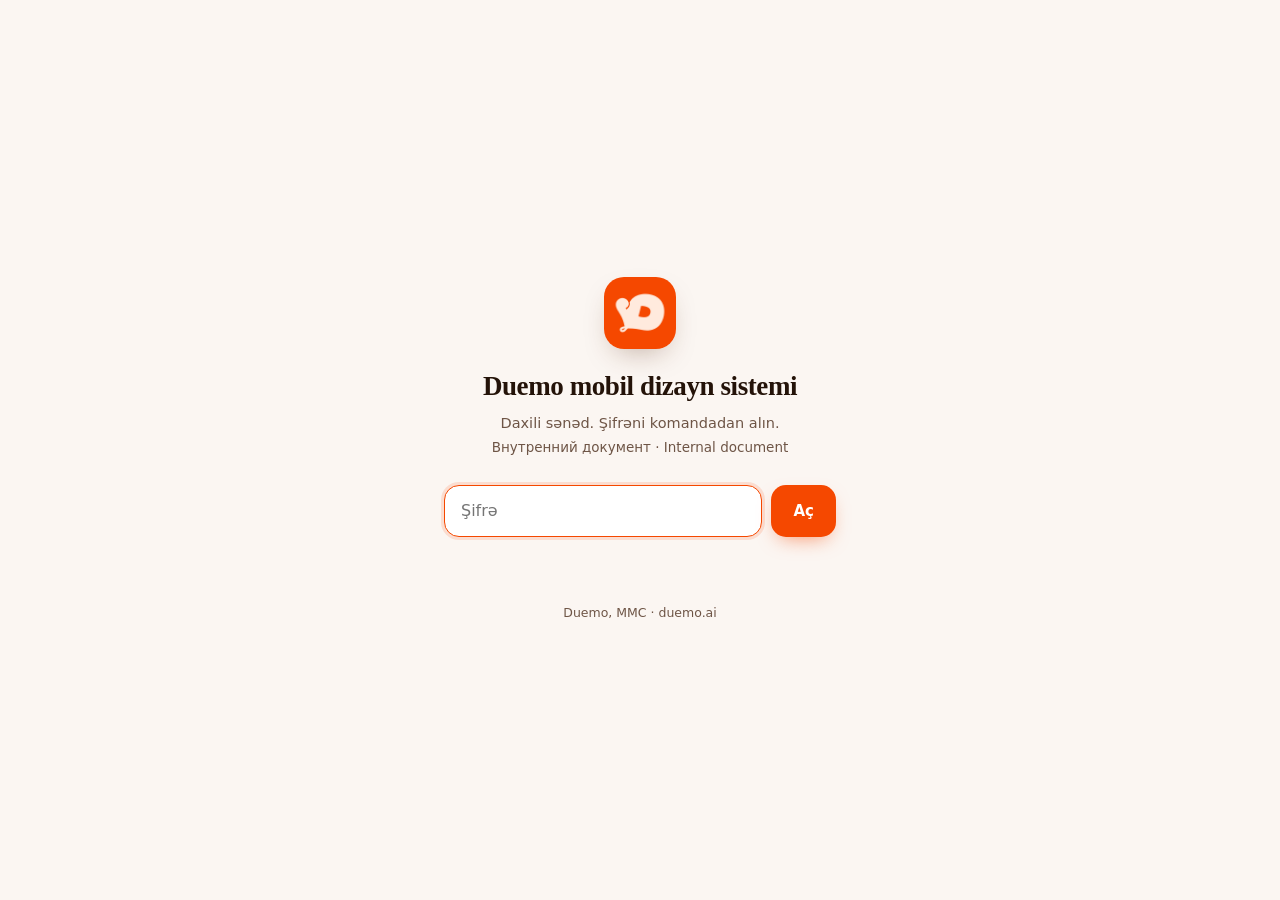
==== design/index.html @ add774e9 "Publish the mobile design system at /design, behind a password Fourteen screens, the card system, co" ====
<!doctype html>
<html lang="az"><head><meta charset="utf-8">
<meta name="viewport" content="width=device-width,initial-scale=1">
<meta name="robots" content="noindex,nofollow">
<title>Duemo — dizayn sistemi</title>
<link rel="icon" href="/icon.svg">
<style>
:root{--or:#F54800;--bg:#FBF6F2;--tx:#241309;--mu:#6E5546;--ln:#E9DAD0}
*{box-sizing:border-box}
html,body{height:100%}
body{margin:0;background:var(--bg);color:var(--tx);
 font:15.5px/1.6 system-ui,-apple-system,"SF Pro Text","Segoe UI",sans-serif;
 -webkit-font-smoothing:antialiased;display:flex;align-items:center;justify-content:center;padding:24px}
.box{width:100%;max-width:392px;text-align:center}
.mark{width:72px;height:72px;border-radius:20px;margin:0 auto 22px;display:block;
 box-shadow:0 12px 30px -12px rgba(90,40,15,.4)}
h1{font-family:"Iowan Old Style",Palatino,Georgia,serif;font-size:27px;line-height:1.15;
 font-weight:600;letter-spacing:-.015em;margin:0 0 10px}
p.sub{color:var(--mu);font-size:14.5px;margin:0 0 26px}
form{display:flex;gap:9px}
input{flex:1;min-width:0;font:inherit;font-size:16px;padding:0 16px;height:52px;border-radius:15px;
 border:1px solid var(--ln);background:#fff;color:var(--tx);outline:none}
input:focus{border-color:var(--or);box-shadow:0 0 0 3px rgba(245,72,0,.14)}
button{font:inherit;font-weight:700;font-size:15px;height:52px;padding:0 22px;border:0;cursor:pointer;
 border-radius:15px;background:var(--or);color:#fff;transition:scale .12s;
 box-shadow:0 8px 20px -8px rgba(245,72,0,.6)}
button:active{scale:.96}
button[disabled]{opacity:.55;cursor:default}
.err{color:#A32118;font-size:14px;margin:16px 0 0;min-height:20px}
footer{margin-top:30px;font-size:12.5px;color:var(--mu)}
</style></head><body>
<div class="box">
  <img class="mark" src="[data-uri]" alt="Duemo">
  <h1>Duemo mobil dizayn sistemi</h1>
  <p class="sub">Daxili sənəd. Şifrəni komandadan alın.<br>
    <span style="font-size:13.5px">Внутренний документ · Internal document</span></p>
  <form id="f" autocomplete="off">
    <input id="p" type="password" placeholder="Şifrə" autocomplete="off" autofocus>
    <button id="b" type="submit">Aç</button>
  </form>
  <p class="err" id="e"></p>
  <footer>Duemo, MMC · duemo.ai</footer>
</div>
<script>
var SALT="rN445tDGMkhkJXpF6LT4XA==", IV="qKafYySrK06eUdET", DATA="nAJq3SvGuQ1ZcjKGBy5bXaoy8riRt4Igg6VAs6UMnRIt5N6+Ubc9zsQ8KlcWmnsvMU6KcWhwsh3NJhxYfr4v47ttRapgh2xLphExEuatnG7LagnRnO24UOO3dJMzSDWvqURNGj0Pu4eSA0/7Ciooqy3Jyutjdtz7I4i5s2UarXh3Z52coU7vMwX/87XDaUPB2SShCZeRtev+biqoAYNWC2NIy7Fti4uAgekmwgmSl0ZwZbi5UncDwGGCU5d0LGcESOdGBaskU6WPybtAZ/Ow11zVhm7u51qSdgPk46yONi5dQlHcFIF5zQr4Rw2IOlSStjorL8ODV6dZji2N0o+L29GaSYIQhBMlbE/vR37w57+wISsJTZW+WtLYmASGK+4cAsumO2UYdX9aH0BI9PM+7TdGwOjY91BhPI1+c381Y+gIt9McapB1ZOXFdXu8Bs65Ge3N+YmMYJnAwGaYinwVf54cRqtJuCHB48L2U/sBDLmRiVd2Wg0mX3tx26AvZN/yKVx7p34hH0tBQgxTQfMsg8l9fkTEejMzKaRH3e+mcchoJ8E2OSRZiMcSvc6F5kaXgf/Ff4xELKG89g6G8MdPzxmULcBiKzXmAWK/GzIGjsKQ2nMNygWCpJknqN2+3dYFVtHaRTJN2T9h7kzRzgYB0gQfVqUuGYZDrmeJ5Rs/peoaV+llKPIC+MSMN/IgVCSHAMWfM4wyQQxT014gsv0CvUL/fh94P3WjkJyCGWghg5wMyb0we5IoMCtfRUVdNxnrPtnYPuZ+C+gUP8h05AMFJ+APunDJclDuBxAYivlLRuC0xdHGNsUjz9GHW/oS6WAbWhpoBtknc9gFqiyZrEDRc9x6p3sjGeeiCb1QsD9R0IHIl6IrNpdyVum/krJ43a8xHqhChTwXQxZMBFaUuF5Dz5oag/JVxZKS/bWJYg+DLiWceBI9MjDuPywuhsG69mJt4q/keFP2fL32V0FU1wSwUAODt7OglVnE1uXERy2l5miXAmZzvP5x/9KCWxkGx0TH1t7+lJzcIS8PctKMNv2Wl/OHWjFBFRtDjMudzAY4Fs2ZIILOTWnOxLvZYe9mYlZoN6FEZvdgBxqQa5mQJTfuoHVNJ7zfXaQSR5OVlRPFq5qIQK4+6DVIsyLRumuM4LiQGX0kQ78ICxh3D0fuqH4mV9mQD7msIUVkmBAUPX5cpie1pfdru/jERBNLsNLz/[base64]/NFXn2lBtTiho0mF0L388N78VAEnGjQKDLPEhzxg7cw/w0lu5mfTZT4KYYqm+lpZXMtmU9EEypyCAe+jXx0ihsHMsFnAGDRNGQJ9Xc0axW4XT+N/5wH6gq6LHP/g7w5g9b23EGOI8vf2CmxyQMPc2mCvq8Tq3iHfrgSkEEwfsase0NE/PeUssn+GGg3p/p8QeW4ogTiJg1CNg/NBoBNlDqkD7vbkJ6MByBI6yjcZXi4Jnisvwmecuxg+gWMZFBOB7tmNbTIXkV/XCFKmDPaiwD647oFYmjMkZ8h/azyks9W5gzZQA7USaNL99gR1ur0Zl5XfYrx2t7qxsEJr8VZI2FMInMoJwHhiSwcdWpPtaTpw94dpfbVXoiQFjtzh5NLjNU5aP/zLDTe9+Mb90ZrJ18ljc6+STOf9tO/6cK0bAo0gfaRwcSbB5E3c4H+FoXurKa53q9ooGDmuufw1UKwz5r4FOBneXKT70O4q3DlfBk0lx+DdOSXOmXYjirMxll4NznghV+mO8rRuQ01kmNoFu/4bpsZ+obMMeYS5AAw+Etf/cZfFLfbY8U9OoyoKjDetQj4T8QfZr/44IxsWS5Ef1Fz3zCsrsGYYhkOko6Or+UEb7hghPRhJJ7QjsTURNCq/LNy0mooOETsUJRXYhP0YAkY9LZWg23aZGLtOx7rUNB1o1IrNFzHPFYkZnU1wBQI41twyDdIUAURGqQ2h21KmQMdlF+eEwcfTkP2pX3XJ2wbHlYRCwXd5wheNVHdHmaykZDKhC58L0qhThc78eqNbiCXYosBJc6HIjS0Lca1bW4qxm7FhmBTBkHo1I8cLNhmgqx+Cp/MLFOyHjaCYhAoL+Bj5hNc8if3tTT1hbYMhdm0QhcB5WIlE/yRpMLGWyGrb5UC1RpJCpy2NH4E3Rlamk/SzcuXwPcwAG6etAUmC2v+o5us8KD43OoC+CezjQ2gTXHcDRBo55EbNfsAvkDeaaonzqC8faio4y4coODVDE7hcESp3u+zGzKKvwZbC6IdfGcc6hZAgm2TkRklGSsjRwP/PyR2ZhB6qGuzJ1PjVC+Y+2PmfKxsfYC2jZxvL6/MbM7YeqcYQcUqgJRUi+jjkM2hyLuHUZSYcq45Hk5aZfTJJGjJssJgD41fggGzGwQx2SAy0uIkDLgjgNPkrZvQraGfcNnrvbZk6HXIW3zeZya0X4JVM0HX3qN/hmLmWQIkl01xjxqlXu+2SLKD8pikHK8T3kQisVRcYSDeVyIXbWRKQbG+j66wKHJxTA5+OnxuxRHuKszGaJVTF/epexWUHDPq6HdhTmOyu9FiPmPkNQ9qL/XjYqy/G8L0l2u8jEvSMjswxvuMF+KoEYDEHk7A+3RQKCogZxHJGDWEBPpuqgLtNagNeR73vL9o9fbvev6ooeZ7ryHNXxPZahxN1v2w9bPrG03/036A+2Ln+x40beCh18U1WtU7Cg5DjUB7TLu7DPHSzeadpbNjv/SVl7UD+hzzVtaDXn8uXmDltMyN0tWwkxzCrT94z23EpPBiB5oVusfYqmacW2uhYoI+eDqozdO0djxJC7VJI5VaTwRsbyeWAxbuIK+4pEV5c1ZoxpROQ4PPm53BhWYhkOEEXX7QX2U3MEZfgZmIgLZHrwLsQhnrJeVnAqhys6nfr+xaptvu55XaG/p8RCRcEdBO/XCZhcARz3XVuSlxtVuWtrP6oqoYrO1u07vTLbdwrcnGvikYiLc4PjtbXnyYGM7LoquOjt7bBHHVSkgOM5SZ2yC/onmYqhAzGzppgavDCmy64e12TWxl0RR7Nk9Q2HshXqkILvMQyGvBnyOH+3T9S2gCM0xYI1i+ulX+KXd8ARMXaj28upL0Y2S2qcqHBBDlA6IKDlYe85GX1f0BMwfaoPQxqWvXs8ZswQnhLV7ZlJPSePlDXG9WFBp6D/ReTC5mz8hvlBnlBGsq2DNXz1MkC1DviL1cv2qo0u7cTxCic68fWU+IRBgtSciZZFvU62S4gHE8xlHMyvHvzKx+4CiGa3ykHWQ6ts14qNEqdmjiforOJfYea7GtTKX4TXRlx1104pUqiwA0w/Ay0rcHMcwjVmpZSEl17Ox97Pn5JnoFUnInFI4g98/XpDOdAkHpTieaRRxC8DTYkZzDC4GGQuxYFGt+26cvf8xL4k+tBYczsdWhMUYLgmtZla1fa0WTHQvOTCBN1FKSrng9djxtwRQmkCB/ZruRv/DavByJQcgsEgMCpLbIzL3L1C6WEMpl+Mj5iKFzSOvPaoMuFIRRVLfoAcflXCRBllcU6hf626v4cYksTDTcNvG7XTdZmjWetJZhiv38GKXlZppl8AfRxt2+7POOMg4TnGbTAq7BEHNc6KZhR9/H1vHDFJTZRyULwhFb3ZAkUlS2M2t16+ks5N0KSbJwDbu4mqwUlhD/NzBLSaXQZro4RbE8/ibM+rl24alZGsr9QTQME9H5hhr+BmCOZ2xWLycmfdMq3o8mHDtwStIjL/poV15+Ypay6vXSt5OhCsToinaa8wjPyplpmb5rTlzDN0n7fV1cP4ecAv42x+xUulthGfVV5m662MJW8EROHEkbXRtxrzsjHckbVCszapA6p0sPUfZIK0QszGW4BCwDnaFg4DLS/ptDJnUfxObs3hCfuYRO9HKC1uw4hnhEhs2pjzFG7o2kjXA968R4BoAandEJBv5xOzLtpWfqSSCH/or730xpMG2hVfkhihzcsOzvUhx7J5WU4BdafJnivQIWrvVKbDqrWQmRkR1sk2DrwqukB3ebWwbXNUK1yQA9D41/Kng78y+Ur8zMumFBW/624GhFDmIxZEe6OSYGma3ed8wdhZFeu3YPfuR34qREGFUCJZYVjE5+4Pde1N3mhXqJHt8D3RyzG3rJIToP8/f99eqc7QujsP9In+uXCq+3chJzKp5ZqlHFfwTznCgjmpdvEkGDuZHJgcoAOhx0IepreWQ8raW/[base64]/ebX/InRf1+uKYpS/mGVZDT3DpYU9Y1lgNWGDytIbE1Uz84HbPJxa88diBcrajUeB/32LctSlPvVEIcNkscULxiqQXUkXLwdbSOtjCxEFrSIUYEaGyuXAh2YO2VLdKZI4gA/8J+AzR6qgWfP5qiVh/noha/tGS3UopzBqOJMKpeeHQaJhlHcb4BzsU3WTyWpFzTm+GVlSxI0tUXwKI5EPuzVNbNetpWX6UkWQyTHgEF+EZbkIuNfLJBfVpluh3kLnTlPT/hG7rSuJCqfKSKIXDn6cO5Q/jknUzKwCeGlwOsAj4xQEwNxdu3SouPIL2ZZ7eP7jEqzfawNmhxXNJWA0KEmKxZCb+B/ByFGdi2Z41et4HvQ97dnou5jQmSCyRNYGooctn/Qe0DCjM/9waJNJlnvoJcWtSbas92i5+vMuIblNXtgEodZcur50Ro0jXHYGCxAeyNea7t/R8etxZeoiZJuwd3f74wWnz6HtcsDSn+KV4/[base64]/PgiJFlnzRl2pykSThEIj+0+lR78xGeuDhuahrN0w0oldilMvanZXzwob5DDhoBTRorMyfa0Mrqxf+4u0SUnTMBoNB/duUA5RxB36MyHfYxFtnnSnIPbp0yObdEChm/1PlR5TMGjM53ydfjJdD/XO6/qcNvHV8P/TtQ/ow2SMPjLW5M7MDAPxD542wq8LNEIEeWej9NOl0p9RSyRW3EzeRxrCqnqDAg+tpqWz+OXoBfRkshznZshFxiEyW1gKDzbbvQJ5kQr56Ge7WUphwZ29m1M2SrjBXfanaddgq6gk7UxnX2kaod0KeVnGiiXrT63/4ulzV8vPZKIv/LExOez0SSzMvL+SZTOxGwCFlLOA/9RjoOmE2S7psKWWVY4LJosJy5sZY0LQQ9v3gEXLx79Y2ZBDgVAaC0hTcIla5eMhglLnkGKV5sCbgqTj71ZvB2sNVVb12T04TDUFsDovKcdHidEF87Zx9a8pLQ34aTW3zLSt/jFFff659jHGHPL+Wu2PmRseSnd++DzD8yxLhWtDVUoLxHJdWKKLltaPz05UAu1RWK1Nnf6Bb/no+7OOOYl8vqxGNx5zVpMa6WWehdaOdiq8CnzuJcTlrpwV7Wt0jPgeZXuNUnUpgrN5NUmJS4/gWiE9ruZsIVxzJy4f0noX5QnPyF1DIwP8tKdn2+KYd57bOxx7LVhfimwrSxKh1yqH8uHZihje1I8crHAm0bpA3MAioW9pNxq8w/IV8DcWgjkO2yrum8U4X32vWudscYE0VMya5glG2qWSeYPh9T3LGHt/IRjxe271Po1NHwBGay+hQZa8HzNt6oLzDJPlI9y3OrUxZq5QMlsqMkQkDQEBSGt/EU+AOnIJiS6P6JD060h4tW0fRzAyZ3U7lMijqpli1E6dVAuly1wum8xuzYRFJPYSVQfQm9hIqunXXLHSzsCmAupjRScix3d2NBNB/PdogfwM42cd+M0UubPO+dhHq/cS76pV7c/R6lmAOvyNTHR2ygBz2ZhqjJHrzv+loWkzALeZsecYdcs9n4M6WdeSDDS0tMyL4bwAmvZlBRbaOy/a6Waaq/9yzXzfJD9FHbensaYFdoRU3/8oMRzSgmdGop35o22S8lbIE10GCG6L8iDXjS2H9xuodhfwTqZHb8yJ+VpvWsBfFHyMGQnpJI//BLhnCrgFJ8j1k7T2Dnvpq67u7RvIcSuNGHajuvwHZaNeaSzq5dXcoXPZr+zSe4KtYFMJyI2umsygUBdUoXXzPS4GsZH+tHkUApeVj4VR/9ASuXqxy0YVCgRcZW71KQMa84/rB+TUS454km9uOT3huYLh6I3m4IslyZjShZEUN7/khMUzx9fWpCkDqhjUsHmDojYSDzw/HQ0cskERADKFlmik5DvJGRQQBT392+wVyQa8FcsATawyhJ1z6ki/YwUebOH/bGssz/wmj4V0nRWAkBiQWZnD3sFbhyFDbbvFsUQcuQcF1JLZrFpPTmkSPo+i8XmTMZExJTHxx1fWYGTRU83nQQHlm9RYopxehH1VQ2vX6dElekTCubQ3VdKYbEOPtBUZ8SHJ+riH50EbS9D4SXClpbz/G+/[base64]/tRm8dCt9PDU1HTavuvd0wkMRiHj2GgxOPWUJ8vV0kbCc2h+c89snViAVlufrbMBtyinbGCwDCpWHqLaHAV3tV6BSQl9H5y5Y/K4iqPffVvqN3SYvjQXoGZ6SRGSPAydP1jIBVWd+RolmAzMCM4N7zBhNrd8/DWjAD+op+yplFH8dPO6/ySM0C9c5OmZPYbkwNJftoXzj+7DJhvk6mBa6z6oYCPbiiXVFWH+ik5yRgwmA1CWWc/Vi+TKhVd6BYzp7KDNybK6KmvpW37hyiNqiJkQDI+J0y82khI/illFp0xpU+IScqkXu1lxE2W2uW9jtIghnABEN3GBA16Hr+VN4wzuLmG00QWqkST0Ds0n+Fkae4Fc3rrAoK5e/68qdgyEE2q7DS/3Lpe4+ZUaLuO7tMVBEwKWleEZTKUQ9nDDaNEkK+PV81KPuew2jf1CCxEcF9aeSgHa+PFuRtQyjqFU9sTBXms/xFO7idcOBDCT3e11/lcv58edGO74r0lDUKzJEMWQp0VD9LPtVrWtVOD6JYbSp4Y9/EoI/PBz5oFZBSant6OYQwH7VxLPksJK30Mx1heYKGOwcNOb31udrknEvWGX4+4VSYECN6r216/IlHhSFOrAbseoCdGUL80NdcD0Z+IgC8A7OSep6iBV4XL4eE2uEQujId8MSUHEPJ271xI3itkt4lnjYG4HxpZnSomjZrQc/dFwMbBCzmd4RcGWnbn+0gFWgUYCwogQXMr2RGDd2rziasGe8k2o2fl0b4iXGGsfHJvvaeNKJvdMb6lAJnFWsn+lrF2GJnII4Oem6DjISoLX5ZlZPEi/GJhFzgq+FYSmZpbvVe846QQOXlDZj/ShA7wdvZQKDi5SeVnKJLXeGR5Ju4tpYeqYK0TGvee6gKywQ3mTMVrFFyoOnW5SFiJHb2KgejqAkOQDNBDYzxRadYMNGAgsbvsPk//vvFDI5bSNIy2l99giXenHWGSCvx4IVuydGA2JaXHNuNoDIK5KGwoB9ZV9BOn3HdWkYj1T2excFt4V4plI36Y/hAga9+o9NHXnXRutl50ptaqMr7oQICaVt07UTst/1rgDnCcyVt8U7wpICnWz4amw1NpOXBYDZybNgt7WTBxWbrRGTr0v4Zxi5F2Tnl7irRaQ1wrXgqP1oYIu7FSyCkwv9suKJiFyByzidpsnFhyMQsldC6OOoG+Ytf3hX13kN2RQJ7sOTy1+pmIhRA3Efw3gVUZc1wvIy/lXKr5CeNiBgietmdhtryMTLUTkyLaFua6Bq2yMY21UocQ9uwGnwNND/Dl1f3tiwGJKNtFxPggW6I3cCJrdXjf565Rswc56ez9IUTo3gCg1lRpeiwx1ymE2jY/yMfG0bYkWgiDlKrcr8QPDVtv6WfJmYXVIzDjcOT9qB2DySIh+N9qfFPjytdz9Frl62nRefrV/sxAIHy0vWdSOd4WH0mqUIT524UaOXLXBI+eCpPjsMPBMAcUUJ9ni43E9gKiWALaVcbzrCoXWGKM1q81vKSEZ/eEPg70h442xdXUk3h1MuglbwSc9yEqfKONrbqGe6HjLX+I2CtrbeKZWutTcJ9viwKWKyLTUdtapQj09EqqZGJG68DVGp42M44XXsikptYY9zmnY7/jLhxppLF+GOkxBOzpTrRLnDNfYXLw3ousuSy4ioDG00/0D+VNWGVMD+CTkM2Mk7NIceAW+wMhiPNs0znABM5jiju8vFUPogX9sVn2IqTGy0FL6BfCIjQrnfVtDWhepGmE/9RfK1F/Sc55ijo+WEBKT1Mu9fyWI5xhnF5tUOMo0S+qk/EyL1SGaDHQ8XGIJfcVb20Kb/[base64]/G16r8dD/oDWocikU6Un4j8mrQgNgIeWNkehvtD6Tvd6ZDlMuemqg6B7D5tK9Y4lw2e7JxgNiIc/a7WZ0NZ22pbV812trIgcAxNO5aplgScJts5SF9ZsUhOlw+zX5Svt9Pvm5sm8m9FbgjpvwcHmGU5Ks2E5vFJMOdDE69KSvlte21HXzgPlDcvmDqiBIHdCjZtsQT9RoHhtHeTyPKSrtytQgHawciKl9mtdGU6GIQTRR/uZVI+ivThA71zX+ys5xUq9Ep/sYktFSQGF/EoSzZb+Z/uX7E9v/srFmcgnJHCmVcqtMLFoVV7nYmtTjxiENaLr36IUeDqIzNerBm8VMkwAm+14LKZukWgAI6O5x752wWk/qvYtWZJTMYsqmW3A1zccja2Cgx226GnJTd3kdMxe8RUrB6Y/+6SkhzVQkjMhrENkPR5sip//yr03gkHeBM1NP96ORRA1XCCcrm4l+U+0xKykrd7Lz9I0juG52iN4o58UEdattoDOPBtJ4t9GIt0YOFh6WrnUL1qMSi24EXMUR3RHM4z5rVFo357wpCosPwHo/PZK8nKux5LwApjlDmTL+i3XHM36NaamnXC9eYFbZiKi0LcRZ+ZaM3IjNpX9AzB6nxxcLftzwNsbMPJYbR/b/VkYkYbTHPaFyU5l9sZST+aWRi43E0ZZXQHXwDSO97Ri9Krd+upRvLCBeM0K32/om/7hwX4fdJ7SqzWkzkcFAAhfosmMKLDmgx7HFOfi+kDadALdajj97Qnw+u7THNaHJEln3QIz1nA60MFJ9Y5OI0ZTTKb+bMGRcjypth7no1gXzv3nCSTDpa92rLCej7XzNMzDjFd9WmMJJN5i2ioz7rULufOOzwLMrpJ/wK7I70O5QLSGdeeRv+SrNvst3Fi7TqQzbiN9w/TMpl0AkpZrsbkscpwIbtWYBBZSZtkPHqVxQb1HswxqWNU9SDZBoRe+GdkfXC1g+h+wPeN94iinUXdDV0NssN6G70sgquh4VADgZctOUQN4gaG3HHM6ZKP8sCXgZL7u5XanJCPgC4vDMxhxxoGBDzWKxmQzvKw4jdX2Fc2/[base64]/dbXFBaflrMk+/HUYY9TKJDQH0BEqWWXsG48ys2ClZ/Gsxg3CfevgJ06zdoOQuFJBGeU4YRqEu6D9D1SOweFYr4rExNV2DaH9QEmRnaLfOMnKaaMPPckxaim6qeXyA3sFOK27Ca0+x4PkaCK0TWYJ5WRBu++bvdfSiWN3VNA+Qu/oGQqwlvGx6aLu/wlB+aZEfzuEg7HyZUxPuMoF7E1PnT5KsrWAtWTv8oRa6WIvMWYCcd4aesy52NG3IcdsMoxWAjgjRKlTXOdo0Bftzlbk0VIsAg+s9VS7Kpp1KTsR/Z9qS0vLgpc5y55nUbj3WGES9e3jwo6OPz093n0379vYXRKblCet/fcw80ITAs+mSbhWx1R8g6decX/p/+tTMxJSRhPrhoozJYwAu4b3kAW3YYOyYx29sNHpecwfbn8sxDMZAMNqWlpzbVYpqZnvyd56eRkOv1zvFgSKiW9aIvsMDIMyIqwPBMLMnjdb6+VjsW/B/k1ZlqX77W2F8F2OvNn5wLMCA5kED/BCjgEavaOsUP77mdv6Gjbat9XuwMq51P1tl4FyWgU1J2aD2MS3P1xMk0BUrec0tuZBBmJzpwzhdGZ06nUv/ASISPoN+mG8wl+5oilgiuHBYYlFwBKmZ9vozIFZKidHWceUeOfADeE3Fhrdm2Ew8PPes/tVchCjB76+zPv5hMWRh8ffYm0BE2IcoKlgIgTbRDWWriuwKiUBAOdTG6OrvFhaxH2jZDWD3QRl+R0riY04byLfQqY6P7qS6Rft7LGtwkmOgx8rhfVHJUi6znyX/8wLNAx1fnhIIqjUsRmzS+DbTG1tC3nhgzKV65FW83+xyZzV5Oqd+inS9XwUbjHDNZVXDoQs7tcMZ8Clq59fDbMf2Hl2S48qYLN9RSztODWl5bTgIZKFnAaE12CfMA4zn2r2qCndNN4Aws2uiQd6RBrcF6Sj92UgAqxH9FMkJ/HKifprIJE4dJ6BumcZRkkdIB2VErcpxDdz9MKcQqORQdY/U/AfttlhpPAHALod91Zex7/3SOOhX0PxrcCkhzANrj9SGDiLQz8GX9HXc5YMgGFhO7sxFl+fgqND6ZgS4SfdjQ5igKPg0LZA74UsCPYTlLvu8rRHP8Izx0ec0ter6fLRTncDfA88bctNZUZWw9mNykOXRajdgSRNT6hLq6p/G3ax7cb2Pj+gpLWsMkk/B4Z7+R4CknAiwth3TFfE8ws1gK0WWgJL/2P//yoIEU2J975iIqyzIcnLJlS9Tu5aAxVIagzw6+iHPNpVd+JtvINYtcFjjGlUICsLTazKPCRvfHHC4mq47QlgepacjQGA6DQOZ1fbzyH072kTNQAn4r+JWL1KgH6M77L0/[base64]/5Uy2fTXUuwFyVn/h8Px/yzRAqQdFHOc+kKf548jlrRN78bGgC6qFwK/TxjyFYmLiQ06HtN25+AcZiMxGxFIik6QahFQbK9v4f1oDZuP/roKlztIy+6e/589RKDS2bIvW6U54DSLUKhI74ujXbe5CdyxCToOW4VWQxzmvJ4FKaEBdL8IRx3UiCHhwmC+h5S9PrPAs/koUHMAIT86+1ZW7UUjzaupgByRd3e80t6RewkcWQ2tBxg7s+iyDMIqWyPdkUBpZL39IvQL3S2BjWySKV0PZ9Z2HQ/pc7S+TgF+rV2L/l+HSQ4q5UQ8CQ0BlpjikW2M+n93gkNLsDbvHkTCnUZGVYbumrvl4ogkeMkBgmhbFMC7ETDtlaG1VJF5rZo0RH6KEcyF6cAwshWTpEoGhSwsdSmTU4UV3zx6HcazlBm4mvKoElmHmj+m7/r/L2subfQ4+tS/loQ0DRsUtVTFfAH9c7c4vHb5s0SulSdY2dZlrfoc22QUFpG82WtW6H/iJpQlWvK6p7so0t1kZfvetZgUfIKfZnT98tDmsBeLsqzGBB3hVxB8W+R8FH4XzlHZ5y+U+2ST0WyJnaYQBXSHCVgemWd0jbuyr41Ma6WfSUqEtsZtncDh7sDgyd+k9rLr/v86bGxhzi1zrBqAHu2QGmrXSX0LNhEtZwFolgynMf0/M/I/A50ZemBwpwsrjifK0T4grC00fG8TX3zp+SQ6ySGMcbR+cyb9IVBXcvRuUG0mke+YH+i5MVr+RNTeG3gor8HvPCbtDVcY/IMJzfimjlxnDQ5x+O+2t4BRtOlR2ozZAkI4azXUeQJpAOROF2DS8knCOWbwxUO1c7aiEJyJdaxk+sdAQe8Nn6T9bCuId97LrYWz/3mHyklTDxkbgeCAbC195FYDSs7SDrrXrgCq9Ihhsc5uQDETVcxr0231958Kb2AxAmLs8CSEgPdE+7As7197AqxLNCpN+P+I7RuPukiDeSGp0E+JKYbwhCXHoIurdre+g0N64/07Dl+LriqSzSmahUs7DfzULOZ3NxhQV/m8NykbntqlQ/1xpOlfuY5bo6281nvu5JNIyfpre5YcjI6P/I3GMft/gPJNEXEwS/D7FPyko4voXjXhAqMLEXUhagRNLaoiw/pNq27xFxmfi/tWrZRMR1Pbt75me7r/wX/KlZQ1XmmJrqkcGd+WXFaJhE8/3qC8I4KkJHw+x4Z/BHlHPA3huWGEh7wXbZXfNOTGSwumpPAR/qijn6deCp1U7VMgBrv2LkYhzW5tVsYZIiDncuZzlofb+9tfhgOvchYzpa5FLvnwGEhzJS3JMFFV/9VF+2rqSn6JrkJv+FT3wfAF5TI17Zogry85NqXCOJPtpTLXQtaoVvVoXIHxlAN/WBbA7CMT1qckoFlfvsetVlZ1xyAuUMBpmesZ+ugvDnEquTqt/OF7d7MeYZviqP9iOAsoKzcpNsqzG9IBA++LKLO1ozY2Am15nOiA30yECXeI33D2ajFXndwaELoSfzxTc5lHC3yPSs5aOQ2JG+4YjP6hdH+8EXyJDNEh/pHS9ceih5PmSA/lN9yiYHPyhuGVcwWpqiU+2+gAICCFV4+8qH1xQaIS0LWLAD4dkssewFgY5buwi6TRR77Dvyc3oB6uHGrLyPyAOrztWOjiJtmo7zceNwBseGqYsDTOOETnIWlJokUYy7r/REQUB++ZyKEsvrz6BQnMJ7ajZXZ+IwTUmIRBCEQmzH163e4lTSre4MSUxx6RU/NHnEb46DZuO5EZDJA4BVGGRVW3CGL4O8YukmACizjc1FlcZIC3Ry5+O6sbYI6KJKMgKnk0boofYouC+XxwEOgErpwYEO6zyUQLnf8WmgpSPbQbB4aHSZw4Bcv87kBXConbp/tceMljERvYTuGldsyF+HoYg9Pco08W6+GKuwUBgPmBvkeAAuHfvyQ8M2MJhhlZMlBrH+xFoqzq+on6lZTDGadXhHDP7ZFJGer0vKKRg4w/DFeTGL8bgurVSdgsqHfeR3d1SYn1yrliGOws5i582pB1fNWHxbiX54MhbLJfJABUqA2dwvjsFQgHYSukBkVPUqc6fIzfycGz1uuf8OozlZVG2U+w8vWqa9/na2WC0KbUBMtMYUoJRGzCZUdPd4XV5omhIYWlrsxq7H9jzcZgsseS+8DJEDPzffx9qHZEpz3pFCH4+eV6UnSg+r7kCqqm166a2s+bfR4AFnsyAuFWk98od8/+B9fJzrtG1SToHEJN1CsZ3Ai4UhgHdyR5r3Rx6qW926JZ0DBIlEnDx690gBL1L1FPeznhINaIiHfMEDCtAJBKzv9rroSnfZWsJtOLSTqytNwB+/r0LGDLru0L5h7Xe4T3S7D4KIu+wPnGYwrgBmwVkrVqizggzKdO/FJbyZ8oscCKTVSJoqNM5R+vKomED0rbZM5Tixkv1m43E4xDM9vAksn9FTkR+aI+F92ehlZ3ILKP8s+7gOT6L8cCfzAzg/LB4F/+uzmeE7UC+iG3AfOA9kNw0lQXntWu0pFyMEozXqxBcxxe1kHpM82BVaWDTJYr2T+rz8w/KCAtY2gfrXjYFa2gpQAV9bphSBwvzGzInxQQK9btjVX29vWimASLHCNvwPqBZLUs08ShUlDCboj0RLSf3xAq+bC2KEXwPPR9V1DjiqLEQTEGIPNrKPVp0kTpc663yhB0Me6si8Vwzo9FtRVQB7HStzvdY4165D3MT/NzaqY8bnCb+Xblc2IDA0gxmQ9xI6DxtDI/7CjfRyCbAKpcOgu9ctfnF6yUasCQ/MKhd7fK9ygRkSdERjmNut9qccL5a2b+2zRclFFCwLobGjItJVaReGAuH2wOIFmN7TENeQfivNT1wxY1cTdi4deQWkSeKlO1EYLr0N04MdvsF9qOUffrVZFMVMvSGBALYeIOAQwvsZlU81ZGcKEcMb5tRP1uKoaf6Pb5nJzDdqe7X0qIQp0Z5UgnRsFm/V3EZZgrLXM4SBb9f4KraxK2urxGhr8IsHf6QQfWzAWS3NyFiIPCpvrx3Ch9/HFcf+esLjHuX0wjJ38UnWqj71XaeDTRf03VBSTzGXZvfm+jTxs+iRuJJRGcSUz1Rs4tCNK8446y6ds2MBeCz5yPjsbf3V/V1ZRr8/y3sULfksgx2uZbR6MFSdHRZf1FCnU53In0t8bPkQyFNBam9lgK9zTQUNLsUn7kXAo3LwA0eTeXZDPebf/CuV4NGYOUoPcuIzIExoY9jLPAc3dmD+mTVn/rWPIbSdrfYpGq6LrdFSF9TYTV+OQ08jlf8maj8ZeLS636OB1nA0/XcrMk//EV1H05vxpLO9YpPXEi0JRDN1CEaVFRZkuAmS8o4uOKnowxDxv8rxx3UOWq19CkTdCQsLg90DQw3Xb6j3RnoBmt6wKsGrynYZ8Yrt+szoXu6S75oKyWvcn6oUJ58tkIh+/6oFli2SwkMcA/wrO2MNbS3oAyVes+SFCPoGj7PZ+EXLTbnFsoxA8GCe6HT26KILipSZ+b1uThUgooYVr0Vf+DZkVzd3jwIucbZLY8woVmNMrvvsiAZxXoJ39NBqS8J8bd2/0QVrWnPBZXxwsZiEFOiArZaOiUy9KOctroHtGXgzk4fN5Vf1cuwOi0JaDPRdIp/QPkJUXgJsCABpm9JSpkefljax+s0/yiWdwMnajbDV8DLhprWp/EtYnr2LphJOhPFAT6G0A2DX+cSfVWxQQ6kjrlq9oCFGLwle43wmVzoXKHHgPi5KDY9o8Y6CdtTJL7z1Eryo1IE/PcL1zkI3v9M33QSsQ7dAJlHBEwKAccl5/W+JbfLqeGbaWlYl4aohkshDeceztNuPSyYDyz6HezGDr/YYhEvNu5fz9eiN1UCbZaP7bBL/6FwowbhsxCXOdr42TlcmMGTSCGmn92Pf8xB2JlH6VkQyYd43pOC4dJaCJY9oFyzj6kfNWsr/oy5gCeXDNZHJ7QavndSGXzqsvzmMFm8zZzudEAjnZ7rL1WZW19zhH3XqaLvXPEPomFxVxd+jB+jg1eFIfnTduXj0kI7lZhLuexZoH9USC75ahdu4zPaOJg/nMZ0y1+A8gt7D4E0YzcQRNddqSKjm1MDrxJBUawq5/Ch8fNDe8ceMOWsPQz9P8bYwslKmJ8UlRulhFWcWzmek/ZfzqR4/oNxvvH3FjuW5nsY4zsf/T1FsVGaFVT6pSRoOMotPsG1LKvIpQW17Vukm7CnFRQzsSw1lEY/gFxm7Top4I7bZOsgw+my5pH9RJBh9Bs//BW3/Q+jp5c5qjVT9eK3R7JxtnQIs0NibjgeHEuSw2KnzUWSwxvohCyrBVbwGspZNr1AC8eeHFMoxc2zu26+VTCo5KiDRtPL0CZj4nTllNgkSQ/P592l/nmw/5KKe9rPl9Jm5BdoJw/RXS86ZQTn18ljcwDkb8sR1dpvpLc/Q6q2p/NSFkVIRPwEmwI02zkN8jXlUzHhleJsWp1PczFgtHwEG+LsTkb6S110lSm6MoEp+4dsfIl0Fu7yNDqxjs8auke/0sLGbVEKkMHaA0dKoNx2j7xO7zzfoEg57NDiDBKBbe5ahp4HQQ7KjOLosW6XW8yIiXyHZsYv4JZeHZy8JB+tzU0igi7lXrQEfclOJRqRfnw+j0yHQEFCETK4ZKsX/bCmqa9bSNxoWsLo/B0mJKMcvN96+jmQG4/oxeSbQglIl3WlccGWWRA1n7j7o99xtSADJ5WmAAkSXubTVJfMht56KOctOow2pu9fm3s8x5If1PlDdMJoP9wGwln9jnu+VLoqNfzAOXtezAlnysOszp/qRTT5ksZ8QXBInVEii5Dq3jkGCavM4sqhwNX2b3OEQUsRtfWZxvMWTMcxVO+foesXNkEIadC5A8ux6gyBJVj3E+bhIGIqTuk3t6wmn8dH+ZQn9/heaF9o7vPa78BWE9/dX5HFKjruPbqsQqgbMoJGqElqv1v198g7jpIR15n4eXbvixqTPZBOAPjRLFSbjtZcvikaaubz8xLx8LD8RKxlQKxSYUjs9eVGx+td5ipLGGygPDH8hpzRfMNtzKF+m47Ub6sX27pebgXdclAyK6y2lOUYGB/GjMKovas/FTlmAJXnOw10Vvs4MEif2uuF6w6oBYgguYz2y8DKiwjw12RemltHnZcdHd8ssqvqgZGX39OFLL2J4msN1/dDct70VeRgUvGWWm9hXlL+A6COMZpZ5JZorYWm93b7QZxvLy/YuX8H1kD/npPfgvEjlzEiHdXN4wOQnAPbCzCeNP3v8hbDaFp+6S9GsRhUXm/z3Hc0LMQQijxgv1NgDPhfKla+Q0zh8qu/7oEIOY4mViY9FJ6hJRAn7A6csNs5101mfb/wbpdPWmPdMxVW0KoRYyOSP8lFOdNgDQ7WbGDDOQ7VDm2vn3GqW8PkLOHiZky2OH5ONS7Tlg4LUMSNwkbGskmCmLkQzWCml72PbpSOj0x22rUmhX84/XuhuS7JGgLkwk8+U/MclZ7iOEIVkcbM4lBqJeElWyYaOv2giue8hTYP7fYl17YOrHEoiDcswl4EsrdLliMiL2bD/[base64]/faGfTAme6D/ZWAQwBI8oLMS4LhB0s7j8RwzwafUNTIKscfj3zgpTGT1L1KeJbxi1f/[base64]/VvF96iDmnUUEHnspnDpvpesZ6hJ56NDzaCH5nKbBOh+DrHFHZB4oHNg04/tD84h5Gw+xiyr0us0gQ6FyS+7WtCxdxX0OIlJLSeMtOlBJyORgTn3vbM9UWxT8B6B4RGlZBZ+uzmyneZvBS4M9pfEQVlihr8yykrpKbddRZUOokgPx2ikI5bo7tWVbYqsenbRgi6AlTFFHE8+xfnCAQLa122Vq0HYNN0Hq9f2oLhgOlJr49jLKT/YNauK86LqyMU6JD+YEet9rgFfgvMzw6bUNtB/U2TooK2V/v8LWdB81bo1lIx9p0CwlRhDqtoNnLwvO+fjRK3IH4bP9hmXR2jVcwxXWcMYGsVt1ZO5/Gls82kd5WsNnMrqPusldOd4d8KauvlFKOn9Ecb37dGSwdGKZ2J1tWjjGgp/B5x/1s9uBzIFKgwB4g+t4lWxjyljDL9arGEs2GuzUgXwMBJdlRTbcG7/DPMc/hJjIwYYXJoKAmni8ohytltjhz1YdIdQa+0Qkt/M+K2mQFm2pGHkPyr1TDQXQRARINdz2SH2U3RYrDpqnoDDJ1BscuvHv8uxdjYDfr8wjbF7+cYPw7+OBHOX3c5xvidSVPvc+tUbUff7joWeH7FSshSDlcZDFWEotzgwYd5/0gWY12wUWLP6YLVh7NzXv/y43oEtyhtNPkLZQGuqSB4/ICuiN7n2yoe+fiIU5JSSA69k/YGIV0bPo8NyIP0kSyA0iT6dZKuQxOBZ6N5YtPgHPTyRbqJAp7GCs/[base64]/Xb2143RVo45bqSYfEREY3R6mkrALp+P9/VgCsJG3Aa9nAS877+1U1hXSeG1ya7y+/[base64]/iU+Z24zNDuMSosKcF9NrK62CgFiBLVG8R3RBnsIhtoQQLDoxYE81xoJk1jmr17VgmMmYjNX05KL++l5PGsFT1W30yzCNtzbdoeqFavKQHS+G+AMf14nqop8YyRvjop2ccIzyMaUHbQfl5JM4wc285SPjD3n9iTB1lHlDhcC93DWm58Qikz9VYF9/yAXst92oUSa8QgtN3CMn6vaqXHo74aA2tEfSuYICQNgQV9f+PitWiXZeh+7g84GTPfy8+VhXIUiICHxGtvOubWCNPBX9z4pdfHddfB9xyp8CDL+ck/vIcjvmnlfWp7Bv2wZ0OaOgv81kIiA09szcssuvP9/[base64]/[base64]/9B1FDMneLN2roFF8YljnfriX5fnNusWdcGhl8Hv+fRcAK0L4dihAiTSWYW9GubsqCuUg3zGF6mYmaTk0OB5QaMNTIk7pJn2oTXBK0aaA4XfO0SbPzHS3zlfGlNfjs4H2rLkF/d+aBmC3iiEnIsJEPKXMN3uFNL/+fZ93NEpJhmMtmSN/XK2ZfYxm9UhiBei5JRuTqCCYleQdKbdgawOZTG2veZ1HVo/[base64]/cQTnLXiHrmE0kaqZXHhizczON5ssbgXmQSTFcFj5rAYVi7WMxnqdLX0MMM/bPPix/6c874ogqvfOP+vqmZSM2PWM/6qPZaFRRnp/GDLkL+Fr8rAHmlCVGKZ8OzYxbL38jIPokdkOE+YEND9z/dFUh4iUArR4ecl6K/XeUhqL8xEWWyqpgtEHLAipIHNs9mrZ4FUhhLb1AfmN99H9/GhlYCaMdLBtEnOTCwTUk0kmo+mqdvg+qWtoRXVe3w6djLY3ts0Z2QwhN7kD18hIAXLbkEyjbB4yeaIJ32mCNXrkGx0ak5FBHoppIDl1CGSsTYKNh3vzjCOWiF0yMwW/3uBAY1u/FyHJyp0Hu4JTOevVja35kZ1G3JiKU61Iit+IdOyyK6w80EHap/BcjUSAv9op2N1EqpnKLZjWmD6Nls4pEeDDpwvb6HfWTSAT69khmqTF7m0jEDax/XNke/39DENkQNGO/MNpXkKHDvyYAdxPmUVQ5AbpmQc1iHZtgMwQ22lG9/rs9hdRWNx8ZCiVJkbe56vf1B4wfIJer9M8C8doKB6Xg3xQJ6IyMTPLGsrZ7XBgaK00Be9gPi2pgLuLLrqJi94MPCTV/GKnLzTw/lAu08ogNJpxMcybhxPyxMsVKBdEE7p7rnrQ1UmH2YS4ixllF2NKlpLrJKvIV3n9PSl4N/rqkEOtOntuX19QgwXrK51ui16gF3uwGmvFvmbV02RYmYIpmeMempgpaSsFmsKwGD4Hofr0phwezejbI/7g4zMw9wgiwf7bMyqMwHWeAwc8huJn8XEGzP9b4YU5Jv2xE5lK7jKkuZrYFjkArIB1ZVHnpeeWGOOfuauLJ6ZBZmb2BX7UfzLdgp6O0IVaMcjecirMGYJx/412zg5cZrKqQs/slDiy4Apk11jVZv2lslndmetkEAYj4vjwCAczYcHPSSYXtpf1YwpwmpAS61kwjIcbT4LubmMftiJcIQUwf3tKmwkoU2NTgYuc3NhTr3nCZ/D7yPCf9SyG+qgh2wS+ZYIjb+JaV3WwswrwG3QWapbv79M/G/[base64]/2QZQrvx1WtlEO5Dw0n2FFEOzbD0AWGEsWtRBUedR0V6AU1RR33J+oyMZJlmwUBrhsmxGtN7DtompTK2galMStnM5I/2Y9O64zG8ZEPx4cHM3rg00K3LjywXu2apoYH6lhnEFJJlSW8ULLljQ6DAr39BWFCz6E45feG0ey7/7x+GfFcpeaj2BaKCR5SUUoLlLm2Ww8i2kJMqi00vb8WYF8CopwGRV/n89Oxn0gJkwEJ38GPZxLYSJBYpIwaEk3ED9HEpYPY52aB6KQ1wa+9T11VGADqQNGsSMuddy+wvG5uh/iYzYFSK7ZIZOFI4F+mPLSxI707u8Eje4eYoBskcW1WtnccUK3vqCOZjBS+VRVdq1QJvdGlljXFulTIt0xuvfk0gl5EwpIRoKqa4TWkcC//[base64]/Gz7Fl4OT9UfRk6VbX6cTAmdXN9UZZ70Hk8EdfAopIxJFzCdEJnlbpiI69JOhiALc3oQzHFm1Y+jBOU20Ioztke0ulZhLRh+KBJTEZIq/+wyAD9xXmYnvedw5DdgwDLB5f1aTejRvFWGrpRWP2bCsA+6pS5cJv/BUOspy6eh+7SE/0ToPw4aG5Tv2O+OwSEXhZACwcBZuMkLoaVMZZcPeondy0SkvBSpTXQNX5iHZksYWQOv0d77oTpCyXjZzF85zz/[base64]/rNPGGY7uwtVXbW0wRBUDwsx8AttwXqc2qtVVc8/[base64]/G6zf6TNyG/VPVGUf2jBht8B/qI7oPYQJ58ID/MSECbmOF3tBmArBgACl0oFTuAy43c7bjm/J9rVRWDKUsxk8Mnew1WgECUH2x5GBsHqb7oweuCEwpOKh0rL4BYQB9zBjwrNaljEt60Zhl0pozNqVd47xSI8HQRsdlxxRDl9DJbRyVneX0urp79R5nNXDcgPEpc0mujQz5KH66TtpZ//uZcDvf/yugKmOGyvc5byO/gaVMX5dKBVx37l0xUny4OVb6qBoXdw2p4uA7Mm7h+7EkDwTXF7JlwBykEQCDIBNAMjEK9mxKT6StTbhUh6R8LpzPa/B+mrZS/eFezr1XIgUeUUJPJHCD86TjjGSYKuhlrWlCEXLpvmJ+FVWjvU6YYRG4GZrib/1UsmU2spcLO9Ljv59yaXkbbrY9pZJt979nJ7D3g1SFlm24C3nPocK/h4cDc8EJu1lLarBD0n2jh4kFLL513PLe/KFr6lKAhsPs0xp+v38HIw/8AITRR8F8FKTXvaI73IwGy2J39BpYLUWl0QfQ6tx3mC7SKSi1fyr+glQCsiVJjNfwBJZIt+E5ve19h2KykO7lco2OvkeFK8sG47tjaqE5puU9jG2NW3hWu8kRDDPm+bWbf8d2cTxdC7+l2vFm+bT1267AjP8dfPkd0nV+1XG7bKuLEoQpXAy144uWCnJ5H96Rw/ZKnE/srHS2chDu/UJikMSndjNQkkH+Dk3Ypn0aUEnYXS/0S1Ea3TsNvd72B+CfZbr/TmWVWOrhaNk6x4fGjJd7AyV0mhqp0TVxa/xK0ZUSKfw9bp2K8wLqlfH4ooGzTDalRAziPkNqLcO1pZkQfTPA47bJpbwIlaLYxUk/OKN/HDMnNatHsCiBVfvhFEyiUobVk8NY0M8O9StYUdMdB9Y2WPDYLh212C6CYDL1xmSxR7yrg2pMIPuBvArPvPlUbzVFy8kxsxTZiNs0i6caM5drTisJidSMVos6MROtLcTCaRKPu+epKBtg7cf5i/6K90c8AZQm5BTG2tVrX5qwJveYKZ7InUvAH+bmG4h9z51cGjSk8HUE0Z6euA++bMMe2vxIk23DBANSVsQqIJMHpKIzOGDwbDeppHIqZjEowzEW+4c3FjrQbUB92O9DYpqBtY8eYk/uVYZovZyxgL5Z2WHNHcduiVycC6pmVlL5JSINosu0FlP2qRSysT60yMxe0fmizSSLFRM9MgQw4Mnwvsq6C/bAgT30WuZnld9sPuONMdVXCUiok2N31APyu2a0HNaDD+PgJGbLrcoSeZt+Ql/gVzM9FA1TBNkZiAjVsWEHaw2hlJwujRg0b2wuwwllyqi3lDrv20YHJwbRJFRv1oem1zl4awB2QyWrOn3TIrAoyLsCToG4NDaSBewOD0U/Wvd286ZnlyN4f85/TyBMxRquwZeST2WaUSlQ+ZBli+Y9UrA2IGjqG1rzH49kMMDaOrRa5j0TmMEssekumu/XfBilVlgrLfn5y1yz0NQ54R3lkvWEQV6SGXTmNEm8qdZK3+kQFzqc/TVElTI2qZxVplJ+GgMzOsRTGACJWmNIIFjk45cTGNoBUs4GQFJtvFzafp6QOHUwPVkwK0zbtHGpeXTv8/[base64]/n6uHUuICbpyonpDsLkACDkTN1klLyxqhykUp2Fz1JSE6gKCnNI+3Jlo939M5HQbzsJdx+iy9KJ80Ncsk0O46lFFTryc+DUTryYg8ocNBw7s19aIGY5otX8B4QmYFT7KomSEwd3LSDH4jvuvokTPVDenyBDn8n6Ei3jIXbBzPPCUSbHT9Z2vNHRyzn0UcZ9mfSODYm/7mrFWZmuY4K3aT1ULV/UgU6BXbxRgE3ZdrOWr0rGVzUPvGO41Zxb56HxVro5tfsJK03MZe5cMFVXx93QMMLQXwJ0fKdMPFQG0npTo1mau132K9laZplUrekR1GTmq9JI60kofPM91AizZEcKLrfDhMOqktLBVv36fpf+qWbjdMiMeCA5uXpAJUp+Kdgy31ZP/cH/hMEBpZx8pYsxrjmqsrWvWG7TESJbm3QRLq0mg0UT76rhM7CmHu3kfIY3sIIcUzFmidXwVbSYSsxK5cCHOL/CWGGflBqqVAbtsdryfJhwjFApc0sxhFRo6AZk6M+/omsADGG0EZfG/pJ3KsC8tbKcvGZgBWWeCOINj0Je+aHrdjpV3/CBAotdPy9Gytls6yMp9WTiko2uRM+KopBxaZK2PO24o7I16heY598NblU6AfSD97tXWF3gpfSrx7Vbh4/R8pFflSRzgWmOX5qNE89Buqu5RVMwgTUwl/pF0R0EA9PT3Aap50xDaDDFNaB8mEdRPvL5SrZ8OYccpb66AIc2IjDR8SIQftjBXaJiH7AFsWOT2Mia6pHCTXX49RDGDnl0KxxhcfQQ515fz21aK9Zp1xD1nf88r5tEaJlxtAz9xK4YYNd0kckN86U9jg2AJ+lBI2EvsKVyUaeKhc0xKKFH1U++uAB2NmDSWgtt/0b/Svs19+Syut2N/j/[base64]/SbeCzG2zAy7wUUiBraP2HG+P1UGB1YNr/10F6NjsecST8EzeGMEaJ8cokZ1+B1g7zuXeZTv9Si09h08Z7ytcD4AIn+Rf8dDU6xytCBMJ/ZvsB4Qm6yEWPJ66FEHhRIof2r1edPHLPBcvO2QN57nQiRvk2S885lSVOvYPMqGPIrus78F2doiaYd58ufhkTf2ZztEiAZ4n3O2UpYMfgH0mqDI553AZAlwKy8pZNF3uHipW2dFCTHzjUKd0RaMv/CBq1nj6ab+gWkUwoA/owGI9cQ5g1BZOzRXVV6YJSWFLX7MRvpW0D6sKyPYYkeNZtFt1AhDIrFF+InJIiXeX3A4qoGdWFSZ13tkN9fc0x6/JntuHH/+NuhEFtn194bwyP0WwECLniVMx0XqCzezqqUYWp62NZYOXYowUeybmTDPeALaeVwCuck0Wjkx8IQZGkIZUiGnKOdKFfiydmK7iTAOeDPG9m8qvxnH+4JebEwtW1d0PWW7Z51/Vlb+GQpq92R/EZzMo4xU0rJrOQvyRE9I/21FxoGOJd+C36R6Zg7T0Jq/NL6oi27pz1uO5fFSUOe1rbeL0U1xGvehG4p2d937mDT0EEXMGRb2/Nv3lY5COOZ0duGYeKApeXRlY5OFObn27KahzJ4FXF45gwUu/bM6WCAEk6OCQNWq3id/nn9sTh3ELHj9bh2AG872AJ8Gp5lht6ehlZ98Jz+sOtT3XPALU5D7wETPtM2qXb4t2gEPPGAiPXdOHGDu1mcIl8gSCk6waDODlcxBNBD2LJuLehnUvKs0vG1tGykwlPItM21aKmBSIIg4svE7kBjMwkkk0QJcfmC/j2y+5T8JH+J6u90MpTEMOUgCg0+5Ucf7w9DVhYFBZb1fFPIZvVixn0jLcg8MOlxeNDz4Tfy/[base64]/wr19nHq0V38cJ7v+eFdg1fQYIf27+cuU614Kh+i8CwFtpQeqfXrSfgx3vgMS7nGxCANFb/iPVVSzk77tVgTZX/YZe6ueFRfdHIdGlGwvXTF/35ELi48wazQRlhriHaiOthPgbL2qyQOKlKOcC3pGFIjam0sfge518AIAVIHVZUJ3GgN0P+8qKNtoLWxIwwpYjBxrXSHazlsNygkYN+wUPQqvmb8XoyvqtuvXc3nTcxCzz8HwTrWoFlmhU/XPIMwBPKvq/j9sbKYbuen6nusASdoC0E6ivGD2WgaSESCFT5PPRcWVJAiC5cOz2eGcbBOsovd/A01JmtVcnWT/OTMgRmg5WP0AndgEajfjVloIc4IvXyOapYZCDfAjqokwDEXvZjylJOVC6pJH+hiHXVYS0D1pJbXzUsKygXMNAbqEmFDDPi5UacuWhvnX94GOrAcIq+mM/UMwzSw2ObjDEX16I0t5COdPQCJt1xIbHwoAmF5OdkCfif2PImw7ZrxUq3Ybk8/VC4lrn9+L4f2A+e+LWeiEyiYMoXmg761DwQYS2nuT0R4CVY5WFcvuya5s9gXdYYMfl/V2N/kVcLhLehQuNuPmmBdUrqElwuJ/JqptgN03/pE6cXW3Mu4x+hQwyQZaIp0GKOh5mbYScHsxNhQ1AfSgEUwjQ+ML+ia1K0ZpR4GOA5JmbTHmgr0uk9DrNUyofF0Ity6q5impUF12WY4zpy8thZLNztX81ZdNIOZYFD2SE123lsK/J03ndiBkpOCtnNekin4J9Y4XetOAg0EQNBRwloLJi0VIk38/OlHrTt41b5MMU9U4d5VfXyTaQnbeYXRVtaid1XGALESOgsGY6+4HTribDJeauribRGgg2Dc3HLrNa86DSp177GrJ50DCL/CplDZPAvqcjdMVcuv9aImKE8eQsOtP3qTtMboll3w4wul2Jo/gtkLuryNmhvl6rq5Fwj5pnoSlFtWwSJTiQHFj/hFKkWQil2vOJujtM0xQNiBtK1cqSGz1er65m2lrvlRmL3D6lp3c3DtlLd1T5m8sDAxQqoOIiX7ZJrJDI8K6UrHqSFjNoXUIgk3Rs0NtPCtQi3BLpRW//i8qHs+4xaD46zSSShgN1+KlDBA5BIjjUbn26THjnQBhXcsbNwTZPec0zQmaSKO6gpfHqjnqjiO+q0o+sMoQv352431Cv+0Udx1RQOGVPCNix58eK/QOsdDN2tYvNSx8zK+sFe7TxtKyHBE4KgfyfLJjZxnf1q9h+JjT4QlLx58JIm77Glp7jG0qeiCrT+127lxivjBpatpdtKDE6RmaaD2qJ5XSABWr5/jQ1AfKmVZAr6/N/4AmgotBrLWV6ISBIqEnjL2eOBnYtVy+sDXb6gXrnzYMzcc3XfOmEX3CjapZtgTMLR4Z+SmCOTNUm7w2eyJTKfddajdZ2rY92lnV4BpqCy8+10iqfQn9dIg+saJ4G2/PSf6u8GQhSVuAmmCdyOwftgfFRoWtiCl7OgDEcsiE6Db25F4ziM4Ld25CalQoS/Qw22Rmwf+mWZQjNBv4JtcPfOFlP2kXiSdvKuDpUvPkNQvNfuxBqb9mJ6Cu635OlA7bEui3LP4H3WZ4gQ4NzUEPb6RbpjTDVMdaR2DejsRZsE8iiwk7INuBFIC/+hlv9pzkGqDvczHG4LmbrV52UG4MCqBIV1wAblarl4NlCKIvAp//ZOZGR2Z6OoMuwSkWez7APCVbRyXlUesvAJt7JMX3O1Ihbj2U/V7KtCTH/rrjcv+6SJt/bKcCwfXz8ubgnFIZqP2bprMyiIkrl4FJlWPiga2P5eZDzqhoHSTHUWh9a8c8yFr/bynMs85yyApbsy998lRpjbS+9j2i+cPN948Ukflgq81BwLaRBbFip9DgE5j4bYZIGAJYa6w7TnmTQmXQONukuSaJSpUYDUUo//paGT1iPHMbTYpwB0GrlgPUwv+/mq4nsvOmy/j6WujPPz6tiMq8xhXyF7Hsc5rqRXTlZV6Kp2TRmUVHKWtyV+eXL1D7MDPPW5DUc+4KuQ5a37xOjm4ZAJ/YfnO55gyqC7VxNC4o7F05Pg+SmYtHpmMzTPFWdiHfPNLwa0slyeZ4QDlREpKaa+1X6lymQYTsEAur8oE2FztArBG55DvuJr0O7cQUD9a/ASOKFYLA1RUgrlLz8vapKbkK05s9JTBCDcvZYFfrPaLGL/It6kPhk6O7GFXjrMVBA5ejLy5vmflZe2VkvENAX6LbaAhR4LNYcWfyyDlwU5vgc2aX4nwB0U5zeYmQmWzl+PWR8sqh6zML8xiddR+PhQTIQJuTzLNh89ICTALSacqMkaB857ZPvQrj+RtJnblZoAvZrrCgpD7Ge6zt8GzgaYayo/AqZwQUizg2cl6J1vI+d2wcVsSins3pveJ1sEhVz+dV5dXD2yIhqPn3G/+8OmVr/82hbITg1nQslpJKJUEWJDZTPxHCfM2RbCx5UNoTxvNN0Hw7MOtLHM6+T3QLKP+FZpCS8QEpZpzNxI9tRfchyfYCvEs6faFqEAkvhVcuttFVgB7arZ1dp1KkHtb38W7doUWZ2IOUrbk4DQSqjG9jIBHyrcZ8mU4/U+7ZBdzBOjD3IrdHorg2brffP455jSA8nhP0xfoC2ojVRWKmRcNXGcb6aK2dJDz6yg79wMXWLA0sLI6Huev7Inx8ukfh9xOuUF3FDMXCivVwGStLqvTZm4ga/7gze0AXZmZunxXgENjp5ypOdJwYeqlXE/+Dl77If4ObrMkw4xxGMs5SS2kq7tZ1/[base64]/t7HnbrREUM+nW7otZTHNafDazgKp5jUqXmHHrQX/us9GMb+DmqPNjV+MgeMmkLL+cAjNejDN9OFZr46ogdlcWg0Xw8n3LnoImUnXmSrkpsjvR4H+VvUql98L+9HDq5T/G7AC/GF6hHJtjRb3qWoTtRbl4GWKwyvWKQE7TckhDBXaRxwHNm38vK/[base64]/HeI8eQQYNJkEn31Kauvww8FB9apjEWdupqLie8OODEehz6YA88RmjF0A/44gA+H2CPox37d7jZmh2dD4Z4y5T4449Zbppbob5+FZ6jOPyXV1jTRcKw/S7tuhLtmAran7YSbsvXFJp33+51GvJNJJOI2bfXeUCOpAmCbDTj2Bnqg3mCtZDfk0hPbiBIJWYyKmXWbtJDDhL/gIsZzCxXcZzzOzeJJgBEkAdIHxi686mcplapaMyC9WBMozNRwMGniXthfn8ts8uobwveaDT2dErDJ7HJuG8f/pEbN61NF86OGm4y1aOgYF7TEWTLNJ+CQ2GKVc8X0RqZKaymt6FdtL91m3RRypnQ/xwzY+o/w8qQam9knv+oCzu8WUwKtOuHoWEBFR/CeTkM/6eTHn+QpUuTrVhZrjwfGRsV6E9gcHk0mUg/GeS0znSysmGN3fW8rVClbywCaZJ+xdUCSEMsql0fIeCUJhlqAPiKGVYUpn2iWarvCIbXFnzx4uNXmoiy6axk1SYyYwnVy8I9OKgD158+m1oGkP5cX8lp0/TJfo2DIVPCd3ZdEXav+KIezrR6OFkO7msa9pnjosHD9IF8l3HqsPJySaTftVdAwZMfaMbOFTGN/c+j7hWOQiTko0wkQSyKyAViv2Gf9sdu2YQVhkpPwDQjJzsRJ/+vhUgxDv5Z9GIunZUY4/awaIep3M7gs/NwRU44hAljjlkTmxsgJ/qQ5RhIlE2CFcGgBfQ878FNOVWBYr/Pr4ByoIKa/jHclJd3qi/hqXJbKIPntuLVPgEdFP+elEgJQssPB0/[base64]/[base64]/[base64]/bP5csAKtEOJdUymoGH6/RaoxUXZHR6pATZTFlcC3lSxiirnKpFLN8M0cjAGA6kVjMW8eLtUQDMFzgJKy2+MOqgZ+fhw4whgIhN1qUIYg1TkHEjrWFFFKKZxCC6lA0YQoud3kIuxOt/3A/v8QAhjpOFnuTmGM4THHmaqcXY5X+wRMJFCLc02scEglZqZj9E6vxwhwchHHjU5HlJga7zVKi7WQMXSRRJRL3yp7zIY3BCvJ8Nyt5KyMAMWcDyvyobN42rTL6ddQ5Uy27fZHNPGj7nVEGCEMlKVsrpCogQxwkGB1+Y+shp1pMM968W/pFA1fp3mAIMkXx8lSj4B2xcE6fT+EVWndoiJ53R6VYgBz0m+35VhcBmqwiAO1xgsOSYOB6Z5SvvbfjKQyQJJosbeaoBPMhc0CoN1VhB+osR/[base64]/puzOi2VyNzQY6Z/8+3YREc7vWWQhlRPG1sA4KWlWZJWqJ6f4IEamQ1cQEOhweB04zrSKkoVqp3d0F0cCJ1s51i/7lslraRrm9B65EqMfU9UxI7cfF8v+1ZT19MT39JzO8PVjFequBXT1CMLlHqs8QWCiVBFciBrtsq9YSlvkAJf5sONkbjjeml223nH42eXi4ULzDt0/s0hVMf21WxFWvmsBim0SR8SRQKNWIxaEsuNPA+4VgdIRMO6p9xFwK4uGTeDm3jGf/NP6RifW7pgLdm+oQ6QkauT0wBG07DDsLVqiMHajFk80yr1co2rdyru6YKtfKDdMeo70f+rwR8bfc2a7Ais2rGLG0avF9e/9r8/oAirQkFcdumVpu+d2Xn76KUfLqTU/71cefAN7EoQdFxaYbZtZgaMePWIo//qi4zBV3/u3leX+JmRJOxTWObZWpqpktMGW4zNvOGwahjWhKgc2jJ5sssNmdx7YEph+yJOL9An3w1Z8fXZk7BkYvMm6CWOifiw75ZjGVRRU/kXBadKkYnmO0hnFT4uAYQCmF2S7twNUjuq9/mO2fKjGU4RpNy03rhF403iRentfCbKpMmIEAPU3PgNlBZRuSWALrfLd8g6GZZanPvL4EjnFXJUe533ZWoLI7AjPGjFF7VJscoAHwd/emFqWEhNqkP2H6rLSHNr6HnAtfOkZnyZGXg3gLWeZ7S2hBnNi7T7wEyAA6F2cqInus3jtA7CLlsera2IlMfKX/lKxSrXHgJd3aoRIV5IgfAWcm0+pIw5Sr88d52sDCly148+NFRiQE0a6Ynm/106Vh1KYa2+KwdO07LnImEin1Zs8kdy4vGbY12p9wt57si9w2nZ57juU8K1YrdJPjvzIA8OTEwCGCyyZVK4m+qQSl9XgMFvrz4wOTU6dQYmVMiICuksgf+APS7aw8pKFVvaLB1qX9uxWKUGK0Oj918kBvWe2w6wzxPyDzerjB7wdxCMHbigw6wjQvT/nY/iHjWp2nBYu5glqMIgU46UdiNHIS7hTU/I8iCuC6guQDvYGw5jfikdu4QvgmN4HCM+EmTSw4aGopYA0Wu/[base64]/K8aZ/72n70kpdKNpQsT3KUBwPUwQgh5tRyo1S7G9yVgQx9rhYDCwNTrb+bmEoIzPASlvgjJAs92pBgOTxSzeyCJiM53XI03te3wvGMW3tGUYBqmMtLs9L8P/ajxEtlEw8V9TVQ2KtE0CZ7lDbYkqc4OAQR4xYECUYH9uOc3hM6sog5j1ywMeIhcc6s2/Jn9968rL7BaXAV4yBRZnufTy63uv+yBsWNy+PNPdPY+6N/3rhZmIvu9XyaLzZTuibc7J63ZkroMdAXDlsRLQsmUE7AElUi8MZIPQPPXgtQGzDDwomiDpEMPeVBIOxJFByAepBjEd4sb9rh74D0BJOLCW7zZ/JIwbW+vVp8qeZ0L0iRRrVi5fgFewsG/zCd3ZNwpaQoHSfbm4XKhgfrSVzZNU+11Q3553Eca1ROzp6ExuCH5exOoTopKp7uwlKULaMD82WCeTW67XsdgxJ5E+ocoBXdCwwYjKVrJhRGURnrqQ4XzkmejKbiW0CRknyY0Wk6BHewMWVP6evSXyL5QYnPP6OcCtALt1THF7HDvao/vPoBinn597GVrYfY0aiJ+yyt7iG84KsPHipPqwq1FXZ4g1GAzCToT3IpWTbMc6fIkKk5Hhf8LEM5ZzcpvVdDuoQ/08DlOq5CtWvb8LL2jXrbxdO7MOpJhMbVj+8xiLmrU5hEMYWPKYO2xKJytyrLDxU2VijnAZVC+aoXPKYk9fiPywa5VmUSlCjtAncbcm7rAMMkDAKNIeaEHV3zJ9u1xO78H9GhdrtVKl7jTs66CH20xirdTOWJM02Ttv+L7SoUmjR+nkGDLGPEie/ETLPyFEjw9j/yGIp81eC7KjlXMg2fkUMntdCO7x23P8Gyhu6JQKBdOYKAhrEmY9ISJt6NjiqzLFVaEnbW1t9kDI8AwRXfQnK8As7LHKPBhdnr1eJgtTQwvQFh3uXnLuthzHll1PExdSPQvWeorQLm6bQ66JlfF8103iKYfDVsp+lOAA/fYVu0gkJJZ/9Ve/jqzq87U9c+xFHTInFVqgLnvAnfuKN6ljKDEZjuKfS48qHjkyHqtd/qmw48rpMd7TBjaG2m3pR7a2ohPjZGmuPIlawtkvimmzZeQT17f+O4VdgJftFiw1j1latUzFhXNR5f2CGPxtz8H8/pYNebtVEb9tdQL6+MyC0Qki/Aq0O9tzdonAtEmF9U97vRzzZR+PAePDnPEbx/V5RTbczKO/hVQEIAcr/J9HLm6lfuwTMG957LeLhSs2k63qjZ+bn/ci1kwbxqtOSeIzGEyewZ9mRjtfnE9eTttXrhknKV2QHlbdU56+qkoa/1mGZR8SxIeyrJS3A2BlPdcJ/cgzOxCRu+XUmjF6f1kIV2r3TUN8UM/r4ydgYKixGCl+uDc3jIJnZuQNv0V2s81Xz0QzImUdGQF+3M4E+MwRgfUAiavcctu/yqjs19Ic/TfplwCAh5BpV0Mcmh8FxHQxDgqMi3jQ17v4fMU4aYwuU7xyRL3X3mTnakSGMlN561RtOoKbdMiQIH0iU3SO35vBZH6xGLOPKPBWVAy0cVEm63YoIUamZANEcCcYSMp3vtwoTmV/8pKJz69FuhhnDhU/m0qtoZOfWnnHhoWvzDz7+xu0VmjiOnoVFC86kxAnVB6TR1hiBols0VQXBxHdEmNEwZrdg4bUTappuPIwxssLGSNDWADkQAYafiex3EaYj3G+zaY6QAhlWvvK5Rg/VKYknPub/EYm6iPgY/[base64]/jCqjz/FWXr0mFLfJBWS7r2xzLt6iUGhFvBrwgnlKyag9XOqQVB0QcIQWdX9CWMfGp7aUIsd9hzQO4LXYNCsizpPnpqBg9+E+amYXZNrWh6mxphu/lExjmLDYdYWvEoIFtkYkMtJ7G/dyl+iUqeHsBQwEm5s4/jPyRuWgnIAnEqspOAdl0L/F+jYpwTOVQZKTqdWnjzZ2iBF3d28ruRocTmOS3jj1o5loGGT+lQTwK5w3dif9rEo9MZczBMCv10LXfrORdGW9CZEW5fmZHtAFz7i+2NzsK3LuCb2QVPk2S0KbEpCOoxnnbEDPro1o1NNE7iMnA+AGMjbXrCXNpNIPeoI4s8scfYugVc3NrQscaorOU/dqXqoSHt0cfdcljNKhOHQ75r0IKuPyO5W14NFPquP/1tXWojwB6j32fAQxWWIJ4GE/mjBI/lJ8Bqqpo/x5QR1VF2GbeXvOOjmeeVDAVHyivprr+5sRBJQURSFmu5RWIKG0g1o2zWqYYcTT9qJtT0iTtCfvEKoT0J0cfkE1FWsQQwyD5IGm9DWm2XOVJF4sZKDG+irRv2oxEyFWN8Tey/4wgOsiF/O/PXgjnjYgDCM4GDf13yHSDXpkAeqwd6FjRjLqL6p+lUSqHuOumpI1N5ODNXW8PHf4WSrv/zvJ+01YlKVjx+J5X5dRI4m+f8rhe1vd4hkKawTFwo/dIZbEy1lPigLgzkM3IRx40KOKT4QYzf+T0zmb9j5JdDM2uNrwT6RKyDUV1zn1BSC3XyKMW5YLY6HZSby0sp1clpEYgwGIHpNdui+wTD4LUK3n5yswLp+URelWt+0m+luhYX7OqfeY6bsqyx0u/mLgE6MxjP1fY9JGcvn6yP0PUsws8oGoZVMWnigxO5ItLaDtRoXM/XlRhQl35U6hhZCUfmmKo4iQBtyP89ymjO9es1t+g0LufaWrrxxInF5SXQr3d7r2vluiCcDZjdi2tVmayr3lK3gHt6S6iYCm8NTSPR9msF/09uMihvKVH5tbefiA+nae/wObMiOzNYQVW1gekom3Fkp0d2VkblSG9x3ap+Uhple4ajj4etmj56xPFKKvN3pZHxyQ0y3aCV6FrXLcyGetWUidX6vh7rOirVyO4WpcgCGcyOea1PkqL8+tdwP/3i3yGPeg5d9NQYHG/hTfyJHk1LOhhvQ0zvlZPBOCA7Jmn6kTMdudYgrl2h5ZG/znaXtX3fKq4SUucZ5aVunYBpW8F6LPNMCpbQr9+gOe0cLptIPAgyaAAZ/Ps5SfnYel44QsMZrtqJolyz+7VT72Q03xn54sOgRhL2Ko6pMjirPp4jw4mSZ/QCdvrgcI4pohfW70OGsPY+53/gj8oYGfs/IJ3D5KDVzkeIzw70xAiRpaLybZVTHmGQ4XeQsfppBnl01p39udDpIo69lDzyQUuwQC8Y9NVCATwX9r867BTDXWFR4OhA0gSBTHvDWCUBVFwFKfp0+JgKxnteKSb3qhvRtl3rcpXNZl2T5UTqDAwyRQUmtjfhMN9GlQwh0BL7EjQPyw8uwLXFc4rAV/gm98+Va/vocZ1WYnJtHOujDjyBfgHUJa9uFGcS37t6m8OB8jgG6tAl8h9Q1TMPiWndWyFB9b6nrPsrunrnKliXOTYEnwd4zyss1c/hHiH6tzRbf8ikfMZLH1Sty97YqAXsQ8iuFzUr6sBGvfOuPJrV6B6XCrZZfmt5FeYbCwYQY1g7jZrWrIp4K5kn8/Mk5mN3Iq9dB1pf6Cl9HzpDJhkn5bSMeiLiXLxnUTSwxhzRntIN/rI8utaChGr9tnVCpBBKDGYeGe21hNo3ihlH2F4IMDJGFT5d4OGTReGYMjktpvVMbe55uzDiDZm0BBWqf+wN8XpXFH/JgvVe2lsACoZOeoEXmjzaPCC6+USnOQHsucYQndWQoDcjYnhnS0YeMxkjXJSbISws4v+i3VurgNVvLCCW6Ms1h3nIsHELhhKA563fHsJHAwMJ1QC46TppIM1ExDHDgdNYCnbJuhxknOnLeENIUPYPTf3vmeDn7nmXBaIkHeRR36Np1kqBS/K5hVcVWyVbiAyFQonVWL2xpla2Xd7O+Ng91pTMb5v9SBU1YAtqRXfaxy3QyaMs9Hrc91Bw7XhIB/gCV/RuDavd4RU9V63yaDCmZDYrn9p0rWGowHfstHkIZmadDBvfAGWDHvGeKWfy9dopczVv5BI38mwsvJygfA3FSi9OEH/kTMISndSNjrA0TkAuFYLxHhkGnbWPcA1TKXQOiQD5MPgb0zbPcct4JiMYzKM+69NR8Y7Lmb1f6cw7HxvjrkWb7lLVsEZSMdFJxpdCo1WggPaJvrwjMegt2D7ND1YQnoQzchtYsGeGGFDmWb8k5rUrB32GWkE3DKYwaAu/eRVdo/yPqtuvKFSBSmL/[base64]/yAh2vRJUxw6AAkxmL9+AuQoB1PYpSwbk5ctlv1TtV+LAXS7jDp4FnLrQSxabcfGGy8lV/82yPXwjzO6Tv6dUXftljAY/80iC7uAKh+akS0lk7LP1nRZ570U+7gKxddcx3Pkc5INkFao55YRAfHA2oonPkUBTZulNLY9Ip4ejinhv2nFI0lI7324/gYPanFRFEMiIfnOwCgLSVpb+uNfLEbhxy6mQ6bXuEgJLkI2mLpkxhvhWjC3XVSgzNmJYm3W/HvLEW/7X6RW0z4XTTnK/8NUS50UQ6tXVx7qEI41rOF0F5LSnEJ7XJU+QfqEsHMKnX5J0Q+mZbLzL1wUjdQVvO1GGUw1Tnn5tME3Ct5BSXMmCDGV8De0nfpOke1rNxUZRw+SfIux/7nlv5R5SmDwFnkFUUdID+A9C519Kr53P1pYPY9mCyGbPGBl21SksinF0NSoRgW0ulxUtOZ4GH58thdY9hEaKRCN9RBJ/E4KNlNEDieb0dqfHmnL+cIq7mp5QwauziqknEbYaWtWUf8aMxAEyWgIY4i8Mis0/XgZfn+aNDVEYdXWlCkx7lf0K2QVPwEyJTU3+Xk34hN6gfZOfp8vM+s/4M0XXE3lagg1U1hzaU5f6yYxuCb2yfRnsbWH9MVE8+k6BohhSgRDT5EqRHaYVjPatjngO7BJG3ppYwQIi2dHhBvHZGvOaFoxC9vL+NmSWGIM1tHEYU8EVZ6VcTamllVH+ybhYm/ZWhK140en+a7zSqtz6p0VRFwP82DxiQpAntWlx1YYBJ4atDMg04X4TvN4hFsQimIhaSMqWcVm61zzyrYTBo3ZaH5suqrYs5q5/Mv+ziNv4uTNbpwfCql47L2eyur1Eoy5FMbegTe2uGW4XTqMPpNZ9ZS57Z0qcRvIN7J6i/cWoe4hJRjwwF+fmxB5wHvMzdDp6n9CjiXSIGWkypghtCS/PyK6YKxh/JF/kjM+cz5KO2Hhf/mAF+8RntsADWqqfynwjm1/Xxw91JwtBxk/Cq5DePqmgK5qnxRIM0BK61mONK7wkQ72xWLO0MkFl7yWEEvGEfvxTqJDYXkxg5doJ6J3YYSxx6PKb5E+1j8VIASB4ZzgExXPXd4PM7dGc081tAA/bosYIHEW2zdfgHl0vni0EbbH0fgDXSZRtq5sTj8QEFmkzMRuDx2t5/X+1BRLwzwyliJ1h5ufyKTt0WGwSt/p+3o28P2XvjazdRi3kRN/ltuwfJHNBwmKAH7h3wWRTLXHsWI4p1/6j4VxCosLstY9vWLN+imJj9oRN0xOmLActP9aawuOvfXoqhfGl7WHBhwuqGMCWHbUqJwS8Wn3Md4qfT0jdIXRtL3mTG+iyCQbFsP0tfn/u4Tv73A+uDQ/FQVhKSQazEoVFk8pzWeV2ViwOQqELh4FdRD52wFxXYXf/eP7d7g9tr33+OQRzhHzr2gAoCH3bwTBfF8szxMCAmqawp+ihJtmRN8ZOgstpTqeDb1PKofAH6ixB4kf4rM7jMHTyh2mYtSGntW8KnGGRaEcf4wesu4YXG3WUEkXuUMC9Lti95D9MEMXJQaq4yq5MN1lP4NPZbgkjrj+q/VrYEc1zty059lgjMfsm4uVwSjqnkvf6Y3WDOFsHjzdKhOcqto/0QxmXY6dwarZWKg1FYQ9vc2BvlfutAyQzhAv4TXoPtU2xPCqZecjbdnx5qIZ6+OCERt4WI8gY14XkBpmjNPqNTsn/mA9WqgWuvzf4kwxTKzvkGAU1V5cnkoH1VbjCkH8gk2tiUNE9fooqqcQ6FJpHj20pKoeGXT0FA3qCBtPOX5nQiPhnWxqdc4AgyzkD5LTlVR4HC3t5IOl10IlOT+pRy8P4I460+9gUHEX2IynfFgcY8tDUdeT6up6ePpvoQtgACo4fc0/nchCzQ80bv1u8Ni2xomn+4o0yiQoXGgQFa+ylm+SWVWLOyiIW5Faw4+rDhZU9QFvqfeXErDbpGIPGsZW64aQpS5ftwbNKIML3adtddhIXUXY3Zcv0fcc+cbPeq5RO2DOHasPCok9tix2egUEbbpCt+Rti+D5baQZOrKYMGH/Gs9L2t0PVkak//Guh16dBFMFtdVlWCpsOVWTbXZYvHEOLTfaDvVCtigqFN6J6poTHTxySUqs66UCePzDnEbP9Hq8dQsntMaXcuikWYXXqCDBg5XGt8pnpsK1n45z5FDnDFSEzHXiAsF1mNkDta0lJCQ59gHC8GNDYQ5yH7d9Pt6aS60nX/gRD32U+NvscPXIVS//saA7EsYP0+pxkIL0zomGeXhpJarDCEXVbgZqwURZp2aiVhlWucsdIzvEA75t1SnY/ruuYUHTj+de845N1elRNgiio4XQl4DkvhEdnmqzMJGucZFkSbm1rTIfhhI/XWllWx7XEBLgrzE5Neif/E+H5nc3n7hL/W5MKqWQarDd+m//ueut8CRUydIayzLoRhZlKuUvxB3PUhzIZ6prTn9c/WzFd5pJ1BmHIZq1mb8Djnhp1IxQKnKpUPIEcPYwwKKq2AcjqSmWHNgTPzTS/tKHkqbMb0f9YWyo9j2V4DmpDctgj4IXtNzxAR2MdBiGHZKZuVT8lvqPPn9mINle2bZg5OumuXgrMOWLDExGJjVEQJ64SsHEGzpHHlndFuikG/NfbBuQbe0cwJ7l0j9geCvSSgRy5c6Fq4ieZLMvdSbYqFUGMlNO62y/BTGsGCmu95JEpuuYD1Z7M8VOsaj19n138SCfODY4+2Li9Rr3EGVJxhHKpQXQog/XKQF+UAo1zm9PcHwZ3eJQ2RVRjIuNxzlAPkQFdqtxy3XAxcHp+bBmM7g1YmvucXHaAGAoxZdSs0hrEWQY5vSANmD8dt9w3sig1t39LvmYhC6aWdn338VomLDr0vCHlN0ibjOwxiAVs3U/7wxZir2+fqE3F2dCsJOUEzCmbuJRP2a9HW+KLO7VEPJMnDJMIblDw21inPa854jAGsDEr/SVKoV0HjvRN/72oAWXfXBxxbQ3jC/[base64]/rEmCX5yVdtz2iBNYUVZRzvsWUQorH+Mpij4sIqw40B16dT1+PfKsUjw+q+hpXFAHY+cSSr0WmHibDc3z4og+1xF6JwzHgRP40wVp/1Nb+OR4b0A6Uq0PiKcTSdVVxTa726eXTylxpDcniFhgODlAF2aeXGoZRq92Su2JbBZhr1rO4FWUbKko8ecRVhJxLHjd1ccs88WL7moTAMrZFWMKqmhSmqL+HWU7JqcztYtzIgXkSlLDS1ltyq3nzPQP8rfCXDy3SllCXmIBeR3iBWLmwNzz6Hdb0cfVACyljiCY7FkH/v87QGpBYyNOGlkdpInbptM1QRo3L2B1GOxeatWbRhWMhNuIkogYbpOO+X6xsED6BnEAoBvHWVahXnYc88U7GLUs07P33MDalmKi0eS6II7n54sOqZlcgtQIaoR72Ohb77jWz6YbUhsn2643L3OpvLlYovfVvrb/5plvH/eg3mL7Tf5hNf57Uug/fWTW8MSTIrsGtBWPz5t94WHp8prxN0al/6buGEG0bq56EFECUWT9aB+A7n7c+ShHDqDefXrC8oYRyO6CrXGNdETKuMV+anyeYo/b/fpfr+3NMFNvfX/co6VEcGcPph4XLSCgsqCS+5ibi8AQF5Nmt0/mIoMCCrfFG1S43ghfD3TDuJ5L6wEYxg/E65Xjo5Fh1Ks05k//Rd0GR/u8+x+mCeAdxzvVY5HsE0FYmQneDhAI2dMMWSeL/t5okMZ02T54bOs5GRRLtoDMqKGWemujS0COwIFhYADwQAQO/NmqvxpcUg+5oFI8K87N3/XbkMai4xIEL9BfXP6ToPTG9Dg4AKE2FhPwM7TGGNgiB5hKgT1glHKUproNhSLQBzkLKTR8EBlrj7gCOLDc3QWX8oIpFb9qS7vLxdYuhIKRV8mAQUrzSCAoNnNcgfKXN4GBubJ0uS8A6j+Lsev1WVysplg7tK73TiP7TxxzVlewowLJw8yyHqdNJ/+OIbp0BCtpl7ws3g9APArKojBkY1hIrOgt6PfrvxWkoa7EnOMeFUTbfnnuFHP4on+FO2TsgCHaJa31/9vFMmz7crCeRuWu/MIPcKglxH2oG+esbJidBvoyevchiJxZXymaDzfHs2HTR8HqsdIN8eW7ABgERaVb2aQ/JsIL9f5ZFlGYpuXMYJkcpxcBcuK7jBtgsRw8cTceHTN24so+OtmYlmZFRBNC8zvXUZMCgmFUavrcGidPfIqpd+UIhKivOc8FEaG193mjpKX8M4owwn5F3xZ7csu9HbhHa8eEkc+uc8QZSyQb1wfFhBTtjHzD582L0NWZYI/hQTCcbFdhzfjibtl21i3kFynpu973titVFykSepud5U8BhopldHpw4OZoB3PNiZJ8h8EuDEtuowEw+xJQ6a168XaZZBD5IwsBwml6TjRZrFXGTXUstOf5d+0YG0QJ0UcBgsi+vyG0jI2BSsqtYxbsHx5vBczJc4J79GtAUmJasC1aM0srclx56/CTb/uo8xyvCsi+DDq7SWagy7ir8DeonS4WnjybnMznKGRaDlVJb5mcqTXQmOlUOWi6yp1CvpoB0Gmu++HE9PtSUKk5f9WRgWIqs2T4S+5/xGTY8JlYSXNfGkBcay+tbjYI0vdBJHJnJu4StUaslsB3/6cQYDxXw3WKdxAzkSGFynJY9kwcEtnCwe26mbFS53RhuGPhDMGhy8B+SaIg6XCaSV9voX7/JZWFEwEB7HPbYrHjWR+LVjbS2yI/FzuOqUYywR0H5UjT//p03jQ/8540R6Dv4kcdfJPM9URQg199FgRSUIBZR40MbREBmR/Rn7zVuN1+HeZCB3QJ8w68DygefTXZIQKKkWlalzU7sb8XlGxSNJaV5id+OFsCQPZHMzpZ/g3kfd1bYwGyXT381ZBzAPX9kKckiBabPC5q1jWAkKN8ctOv3drtsifmZi1hu7Z0sHAVNMAHmzKfm+UDSUVpeejE+YmUqYCz7ALO9jLlHupOFoR3Y6Iy1P5UZt31MM2cRotx8Aa+EP302yY6eYPWpQ4+YEazC2jRn6+Z/D8a+EONmaK7a7EZXYET1K3nBUQ8NWtmZT9S60aM2Cb/iO5O1c6SfIascSjOXwt46uoXHSn1RuA2bnEWc/zduoTZOP4yzJWEauqq7VHPWftlEshVj4tSrBnat1ZK6VK1c/Mi6YHZjZpwaC3AEAB35GW0EvMkZZwm3/VJO+QZPG2frMiPptBxuUteQgFUvbqp8L8XkDtti/AG3WqZMhfVARdVm00XLlx+8Ugs/LtmOxCvtc8M0+N7Xrn9iecWHBNUKBy5CGV7yCVkRkWnqlLS52BTWDXx3PTanlObwWFOfR53UTGTrMILXy1QEw3VuVOzvCC8TVJY9moIV6d1wRAF3KCRy3AQINj/VGZFpSsfh7FUy7YEffS2G+u/[base64]/Znf5FahRGbOX+neTD54rZ4guc8yGsuby8knrSBUHxx9bCbevDum20FJSgHSCxJbZqgzbV3lVtBbWFqCrg90umIp5gsOw9+aZ7n9xGb3t8auyFEiQt14dPobcHdLZeOaPgn2slWCFU3L/9U8imSa1ldm7kxvOMtjY2Zm6WYAoLvXc75IW+VZr0oKzrtigHltq+sSLSz35CyYbEX+FWChZ149u6cUOW5MJIFJFp5tud+I1HXueQKEXOroPowqz5frNWtglL6Cs6qO/[base64]/xOdq6ol5bQ5OVUxddWXeyQOkS4oVejrnTEgQvlxAVJ+dyzaO7qxt2UVrb5asAP2TUZ/2CwoPfFVEp5fYCGbk7Aenic5vSo8vM2sn8amYeALiBGtLLCH/NTMW2cZRA7whq32JZLEP5NwQXPrvI3x1NK6zqw/91HR71Kf4emcwxTdSfT+oElWldZvJcdcNL/W6EDGjm4E5PJQaRCI3rDY9F9wxubjk4Uh9MiEoaN/tiGkH1FbO6/[base64]/JHT8INQBexCEemz/uHjZPPioHMX8FcG7PEmmiBth48awT1EotFXom7/TgLJ20SehLbpdTKtqFqLJwx3xm3DRkik8/m2qG+V4vdib7Ca9WHMHZF8IWcc4wsgMwDHU71tBQmVqyceZ4/OFI4bwyLGCMAkphTvnV/qZIBhqeK636bVC8jqBCOodLoA1VBmknBJOZEx1IHWzapxR43TS+qUM3x5e1U58kPsDnikenhY8i8aX2NcaF5tqc2kr6sQLmsD5KJaEpcLdfZy4LvjxvPZwasOx1gWI4kdj9pfWAK67vakEsjMX16dX6R8YB4XFr8XBbFeifc2v/VfT0J2bAl5+cM1OTJZm2l9cZREoE4T78yuvmvYxRTaOjUmDZy/kEziKvNDL3I31RmIkrUbQylkOPYKaxNO72BrOwCO76JvVh9sRWwBMr6GrQ2o/iXrPbzQ5XFgXAyJon3SyBkzdsN8ePFwHmPYzVrKgo3zkdGN0ZHlwFZFSJX1UpWOLPp1gplAX966RgK9/[base64]/BtDt7HP5uQEjd3IAS1PWO57TzZUMAiZOWooral7f8bv9e1AKU18Zn8aB8dKBdmzzqUnwBu44uE1f9+R5vL6P0ZdwKrHMhkV7qVVW4PoFEeG1VVwGQjfNqCyg398ntuLgd0WJAcyZaR2lJ/nRb07dQBCDnlGgDkLcRqQGJE8V+8pWweVJm2p3vNpedhtiunSkVPKZJFWjqU4CxA+8mLVO3AbITqUYtIzP/6lvFR5ZJ4vyUnEUm4SNRwIT5topgpAb1MjE5eP9wNofTEg3ARR/x3o0IKMJHzjgKkSW+Z1EFJxh6bCBeLT5KjkdAAvfdfRuayNLGcffwn27j9CrAzCErbwlFyHv/TKWIzom7IiXAJN9++x/2OaYrzy/nTSHbcaXI4w0fdZ2EUpPI2DavMmkDnOuD6N1pxwATr6AYyi6+4DBZyBuJaPfGrL7mmO7qaIjKQ4TXjPzeH1b6+Z75YVBa+Y99dJ4Hb0stnaN9RWCebDGecr84l7402g9x9DudDvtLwIqb1NTmRMrd3uNXuDi/FbiZ1b3F9VvaXct1JT6djPaS8QMREReC8scWhMdePz7LkpAG8DVF3MVn/QEE8Lyak+iD12yXWqtb5s+BalEHHVIynN+yRAM8EIcHj6SEzgblcfX26eDsLNfHAOsY4pAcYGiFdDO8YLWKKlQS3jVPWuVOrAdsc5Vp9WY2RkSclizBR5L63/69NuLAuMfw56s+QzN1tdomAeaoe+4qXyTtVrAU3cj1Rvon2MBZHuyOOntXryaPpRhpgoY7brDR/1MdNEA3oIgBQLZEzyppCX+1x5SFzXePRYIOTsaqdDTLPwSFmC7BLlF/nmGAJBmvd/YJwq3sQ9xejKX0ufSIYJIbCPei5jU7sG+7rQcakhCTazlukdiVxLAZ1m0GtWJGRwR9sdFwjLyb2y2w/eGltgMuy0vLgKPrMtF+knxlnzn+L2KaTgAvsmooEZAsVv7WbUpj80f2IynIrMAXlMvRf86VcDQApQRtS7EOXViebBxUxTC9Sv21rxph+bAStO1CJokGkxJrN8P6EfuBOpiT00vJ34S08sgtFuVWT0NI8tvzaBqUcJlkyHhE6cWk/pMKJkzldx/saQVqaJPxjvJU0ZWfxwx+qWCAJnBupofySTN9Lpz7tdvaqUIykcwexy1grUhTaegF3sg1DkN+BZu0JYWpj+dStluKvcgtBMql1ax/8PHvil30SKNBg913E4yBSRHVUFRBfROkrIz886mBPyXbgJgv5vnfJwUDyjShfxR1kuJuWy1k21NKTYIiuuhObsaUr39WZfsTGez9zwoJsdfJEfMMXUbQJywhoZhQq5zq0UD3m6k+tqGBeHKFVpyCbpWelH7JZ6InIye6hBllY+MzIj4HVCU3N+/SlsOJ5QF6O6UMbLRMgkGYsM/Atv5cuZCinPa9vZerCORiDP58oT1tDV8k2fEyjqux/9/8x4ZKljtxjRB+2FXeaHrxexaa5qY+FTJw0K9vEqJxGM4uq+85Xw2sMCcapc5oMZ+OV8IRQq3tvf8Jz4koHZsYkssU5HvnKkKk1IguLNo+h4mO8Ivss7eJVw8ktbnfJ6vni1ZTYgZ3wUz8fx1YFHLVjuh+pyDaB3DY92yyv5yTAJ5Ep1oXgZFA/mbw92knTG1HsCXcrHpa+wj/2RCfazWeaVDUq88AuEScmyvIy3QjnCBI0WypZVZ9TJXzPWpOOIzpWmFRiiwR4EEdfix/OROsf7THsuxIJBu9t3w/ycwJCdXD4axyUvH1WLRlW5O8MyMGT0SyZDqQ5HLOhZoNvJTZiIPxkR2rgy4I07VV6bGCnwoLe5Ub/eocvpVQyQeEah9UGe2uBh/GL1yBrLgIFIWNRbfO/WZlbRfhibYTgxYZJqSGIqzsfJJwfAXAXyLSacgUB341TBu8gGOfTVrLKaz+2IDJuoMLYthXf7VGxfWUdXUUd/glOh2EtpUGl08Yl2W5Og34GbyMoRZt8OmwAp3aipZ/7gjXNvojaWAUoCFz4yoce3BieEcO1pFlBbeQBheR+/sBFtYMlXzY1R10Wo2xkiP4LVye2MO44Jxy1qwNw/[base64]/[base64]/fe02Vbn7b5mDx7ziyc0AaI9vK10NXyTAJiDwJ4BnemqkXZEEprOVC11WuRN9vBy1jWEL36n9VLD2ejqnUv88JE20ePg648cYvuyJyuz3GzOxYwcuKIrB6UQp4/JrnHbsmGYecBTgmWnxe59eGHu61aPkXrjJXFaLHwMB7O3KaHPE+PSJQ3lS83YhVkZt8QBtQYBm8HT++7/CNrUZTfvCISXIeXPlymd48b54mnRuXqByevEw1W8qO7lrwS5KGTVgID9NOS9eQZpsr4sKOXQ3zdvMyDsjUEiKsqlzaX9F8WA5STZa8KXIQBGmZxjdMoRUX4xPspPol7S/k8+bwLKSfIDSFyJJon7oHAVWIYA00yXY97WcUt8bVJgWF66ojti3xzQXdXSgfubxDAhG+da0GuypHhqpvQkL06rorQCghX6VFbTO/DAjCDbwbn1iDbzAHNaGk5RtcibNv5ar0lL4kowkemn4+pGg2nLSMli+rkWkteKNxMGEzCxtdAy5xB9fLI1jBPVKigtcMf+0xqJKlZASnr0sbedCiSIucQMZpvbDNEaTBapi8s6mnxSFU5N056y82jisxsd/UkWy6n2tCoEIJ2q3ZGpJF43u1/aHayDrSJ8yKRCWTQ/6Vvl/aBQ9GKElpCC/hC7fjsrGqvHKH2j0zOgrIqeyVVnonh9HQtKRcCv/4hNw8BtJnxqrGofkx9UfujUdbxomIm3Bf2Vdo6cE7gW743MRNvEEVvqPBT+Rn8fSxDehWTdPwzwWMYJCBeS9D1/IgYc6LdzI6E6IvijV/RTv6Gpg/eukfYOAHA6zO6IxTVUyU7h9hd+FKqTOhm2p9+zNmphB3ckRP+PXCBkA41FjslOuVehjo4Slqz9qhjGpxN3rFG5vseOHeHbLArpdVQixbHNitH2knJdO2+82qRWC5p6B9eoluG+lbtROubk/[base64]/5qaopA/L7yBP75pOMc5iIbGNROJXE1c6mppIBeRRd/x6kBeChtbwSURgObzYwXnsDiMBLN2Ey0Z9BXXyFxIn6bBGmh3ChxB3Q/SfoFNHbwswSG9z33kUSZCz1sbUS+HobZd0HyaCGJ5WfI3EkLVGCKV6afLtJWv3103ZK23XugImYdomNUej05oIIWIW3ikZuY2YF26F4fJwbw75BTDkMnpz/PfxcFWUDsJux8e947Uv18SIk1dw2U9kOa1pMQkqFUYBTZgum8cqMdfYo4xKid02v0NgkL+mnYw6qtYqbp6MvcSrzAsjg6lhte/fuX9/qYZQUv/5ssYZhtXtQAmwWbYL2QkVGWe/2IGFtiY/EeI9MGwoWQH90Y2Clxq79qLvRgMiFNlk/jo7Qx//c06wUsHkEJUgnACPo/n72Ad+GYtREuxXKhAGbPxaESIMOuteqPsg7Drt8LQdwW2bVdebjXSFh0UwSMLWtp+86uOmaHjudJq42KGB/1nprAvmaGKsReWVmPLuLQxeSQ7XBUfQzOMig0aFHEngJsHgSZBiy0TCyY/ZRDq/lCXxb4DrcjIc/qOfGh8IEHCexPJTEOCAgbVNHJ3yHMw1yvVZrqDvUSALrSon0ZFCycHP/[base64]/S7QehRKOY/SF6QHTrySFrgLmuq4+HaSUw1ccNyf6NmY1ev8QqZaY6HGfDFmFI1qARN5+Vpkp4vwXlhc6lhVSVI4wbeimaO4ZdaMdU/KRCSgIMp4ygVhdqiWkFdkxrYFWcJOCJ3mrjVGKuV/r4HQjuF6w1gnZ+hlKF5LwjoRIYgQ/qiBqPP6nA8zPS+FrsbaucZZEbbanMacEOatxZDNB39gfJTzCI6I/iX8P4k9g5HoJtqppGB8d5qTPM297a7SzkuQ1S3wF3ghzvIbllP4oF/n4Y6MeSylQLMoe0hund2aPKzUuN+Cy0mkBLefNSzqOFY2sHvfvRxCO13CEzX/6XbOeJSYJsXEcXDVinItcVftB8tP8BQyLbz2SAoY+kP0NnHtXwkdkYHkSfHbkscLRRw25Owr7jaa4t7I8JjyYpHn5DJvmmkQ8Dbk/[base64]/nNXWJa2ggIEB4QW3Aq0abCRwty6D34x4vb4PPQtYwNfRHjNdIwq0fxwD0SjqCHG5S+a48WwYoMfFsLxguYpRVL6Yx9mIdUv0Qv4h233VKJzEapCz19nbUCRstEPkUYxWkDwXBIOEFE7qbbKCrPa09xBlJ+4PkfCcu/i4ighstgvsTTLXHgnwhGToV0/9Nzzf4FYuduBMbU3lGV42cTH3lP5PouOZJwb+bRiKweR35ilSWabUlrXnNxtZx5G9zT/3gc+KTLI7yRg7dN+QP8x+QGk35wDFcknnyG5kig3JAbcsLbiIDFmPRy7xbZ9nDqyl5ufGOpNS88D59PyVzAWEk3a6izfqG3fKE7ii+nTphFIJZNrCaS65m+K4DXpc7LuWCm1Ds5uA8a2HRFe65ff2/P4A0zynUb1R8TF84fo3uEK8iBapp4XRKAxEf9cpm274wX3gMfUJAi1YljH8CVxxyNnbyy4YboE89bvO5eCf2j0ROMYU9qYLxqwe6Yf+XQELKvFu+nei/mk/MXLX+wZOuPU/UnpEL+W6un6kONn7jNrmTodQYijRMCypGeTsE0OECpnsrjbmTNCLu7fXwCG0ENiBFeJFjU3SySqbt7j0FJwYG/paGwVwVIsYCvP7/D3D0tdYZyxKeWEegXnIQSIK7QUxbinqarbaRjWid+gzLmA5yEEkdGcKF+a+Ln30VOWYlpKSpj004irLuUmrK81BtNt4Otbi3RDmoAS4Ht9q3RsORBmDkLnAarzTbFCfeq8ufTCMIUo9Imtmh+UFePWiHOU8FotZYsx+LAET/NYSN5961cJ0xkCDmgYEnnBZTyNfTS0XmqoIrz+lSBEM14+AkHfdXTI5NUEL/f6esoI9Vc5etA+ZpVTg2SeOyRF58M5+zHoeFttG1hhkrUts/Na6b9hEN6KFUDVg0EImWDasq4Oy6tfG6aN9ANLWLc81ke5k++zNpUr9IttxgKqeyvfc22h+a+aG1b2Dr2iFRxoOW8j76eqt+Z9Rava4Ddvygwpa0JsXiC964IWrXosZHKVX0oXXbhwpyNoyAlyp8e9wXl+bupjc/ovpR2JdcCJIqd4GrFJ2EdUbLyYkWIHvZN96ZwVKoWPcT/WzuRf4CRjHZndZw0mQWRio579HxAt8Qmf45ucw/wMWtimuscgQsoAk364ThJfMVzDA2HZ9TBc0pclRXqVal7gkps0GYeQuZ6YENKE0mwodb3DIRqR5V1briJEKdkF3EdYBlA+Bcdu3vHcBoNi4ycwdkDZh/AUJ3G0bMi3YKDIQp6nt4laSI4Wg59oja761SFEhwCyHKzRgDUaG8ksg606MXKRfQN/y7Kv1BW4HroYXW7r3gsC1rOimFpu77ZZL93GgODwfsjjZsjzJpWxGwBuesiAgOyV1FLV0NthjOUh+U15KvdKyfgLnxzmsbtMuy7aaj2n8pjgrGi5ZnLWWYm6JvoNgCX+83ijbJ7x10WlBlamfsFa3xs/s1V+Q/OjOXOxJcIvDmX+zFEWyEX+2KFQh9xs5R9nD4DW1WfJ4fSaO8DfUn5UsaWXxP+RF8QXoG3dHD2SOpvjlCZfLSImg41RnNDqPivHz6Cn5ratoriMIdL0YMDnV63/lxIGLLM+TDecMfdKAig50wvyPO/W0ayoHSCG4Oc4pNv49updOt0s+v5racXsciRHwHYwD+RKxc9byGfM4LrfKw3OpwZp6TARLHCUZBFEB3990M2njrKYtXIxOcVTQhxTnIZGZu5o68LhR+F5GkhdY/77Ar+FjfgHeBsxIdTRRsVcTtq3+qAoA3+1Em7+RhUbPkbrNWRUxMLNmsurFFQyFqaU65xsrbajDnaWFvT4WqmYggTUEniBm2nRj5tuUItG/PytH6O9Hjc7jDquPl8Vzpuu2ThfkDZBthrEW6V3sRE7/VcJmPy0MdKtAWCRMBy59uz0nGUahsry3PoHUaEmWLcFiKFzKJN1EFQeTXBy15zZZ/+KHJeMjG8R2Fl4fE6x87XFYwE1lOttEOAFRsYvtW6MCMNd8Itn8Espanh2vtN2EFeROzDvFCN5yl5h/v58um+bB9jkr9xRbJu31bB1wSG2rkcwKdVdT4i/j7Vm25QGOQtMzlune/xXmJ1TfgWewFlYRECM6t4X/SDCLfLyt4LQPM/Y+wrLSFoGldrRKIe7X9l5t0XKbxkASGw9wCc88p7NFZONwNGV+XOG+gq2+hJWW33QSW98SPYvLkpzMRsnINd9H9riTs6WNNJoGtln9/qLUTMexEbNuO1rP/3eQGQu/T0XnW4goBkpoivC+7Q6dQG4ykSH8fqnASDwaHGPJ7qv+UsofgfQZN57F4JVhkbJdC8t24Szifw00DUvxof4zQdExJ2SWeIEOXgRpW4IFLj+PY1vx3M3IakRrHgxDnLrWvkWIs4IcaCJYe5kxNKQDR/GJzZ78F6MoCi+Qesr3oN5FJym8p79D2w+UD9MzzRFWgvs14AVt+h68pgdc//HdPghXdCnCkYIs3Wg07kmPjzxwfJOscnZekfE6xFWNQ9G8SRzYUwjmqey143dQcyYSsNUUdME3ymSbFXLXK7p7svKTONz39hpZtF3J3BvtEt/N3XbCy2MJWIJYcW148c3IHdQX4mxhyAqIyd+0fqGM56t3TNiaHlBM03QTkxSe0UkhYwDvnThLM3I63XUAO+rf3S/Z5TdyD3j+cuK5k44YW2h4BvdKllZ5t4aQzZFSrrlzMf2fx7ioFTeS9dk1RPcvB77FdcmnaMtzoRAU3EVvbGJlJmG1Jej7nkr9nQG3iNYWeOpi2JO8340taxUCyNEiiPCxU8Yf77/TkuyMNy9y/7kA5cMhgkupZz6r/BTrLe4MmksWwizmzRnz/ZnZXapUzeLs5znu4kLiC7awugFqYEFgA5qLQNjsMWZ2z0iiD810D3rk/ca/b/qSzJ6b4WXYIDkYMdJJSryK+crNL+g9BhPvQuNdbmwxYKcWS01zoDHN7R+7Usx5kBuQ+zRGvGCXcKs4VOlucNt5o0iMe/EPMlgvjJv5/gAk9x7xy+X22hO3PQ6uoNF6vKm6kHSA+/5jyI0DcTQ8lucRbC4MdTRlbWzO8v1gVMhcEMqDPXh930JCEr35PhQmiSyM+wnkFErNSd9SDH6BWaejvMktj/sC5/[base64]/A37mt6QY2jg76zE7Ic4aty/TF7SmkYPqtn1nbVgRGZlR2V28pEyXGSPeOXB6BUoFNfk8piFTRkZUBIUmZnXtGfQVs1qhJZhmh+MsFAJuYVKXUwnS1drIZRRmwYQjr+F8/hlnA2eVj7ibsmOxCskjDQQKlZwIaNv+SqpIivtoLmjUsgStark2yW4pE5GvtazWCXk+ik4F7Igp7lWPepiwgVlPYEK6Tby2R2te1DXbgi9WalO6b/zRg/6eG/RZQeH5GkxzK0UGcord4IpFM892AHZCtyaIGs1InCdSaF95lKd03E3ZH0OjdFXvUm4Gsl2s59ACcegScEFPRYedQWgZS4QNdITf9UDNvYElq/mfjSq37iIOqdIQom3/ZORZUqXiIkOV97znXNDcJe3n7Yv39+joE2BzmpUIJE7acweEuRk8nWLFsSCCsX1PIu1vvDLsO0Jl7JU+/HOPuY1EGLdzPNfZWXXIiB1T8UnP/SZaMRF/O0Xn4/P8js8mTgY65MmPBzZURw0miXnrvwlJuYoCzE+G5/qft2nLHZl4MvZbYlWPjMnoBmJ4n+tJ28v4KrxIDebc8ZMDQ3THjL/d3bJEKcyghFU3cjP8wuvW9RDO465v6iuY8eCXCG0qFTPLg+iidYLXX//hc43GOn/qAYAQyv7g8nGnCAMRLRnaoVpgS6rWU3CwPBhQRcovlN2IFF+Z1GJh4sG2vvDDgxt3waUgi2xeutjF/AZugl9z6KeL8IEwAKIZqfNo+sWNRO8iVNtWzNuHvPGuJqL4EArM92bh6kiaoikDqBvWhXqEAqFZoK7ohUPUuW4XERIYkOl/PFJxaQ9PRi2CXtvYHTRN5oD9Ev8A9dx0UOX2fuuxCLwrmSpK6hSZbfmB05WtWqhjGxnIB9Mb46++5R/OdKXnZ5l5Kau5heK6VAL7Aza6dUeN6atJ1cjCTeELVksjvaZJpfMmA2uo0E9ax/2m3EPTCQDX7p5/c4ai1ti8l3hHBUDQ29SmehdlEgqn7kW8wi+dW2KRdojy5cczFi9Xv+Z2FjKp0rPS0cJtfRRD2fl55PtH/lt4fpfudpRoy1zp4GaYnpzgTjH2CC7iJQ3H8Sk/U3LRv6AhkY+VBEAx8H7LcbXYYW9rNhMW7PajevU9Feh2XVeGLPrXO0jYiSP/u8LOc2rbOij6+xtlJb4HYbcOCWPR3IeDDu5AqjKCk3RY9RKs6muANWReGh5k1i3LczMBdpCee2QMbjy82BSm+kZy45+cYnGX2nc03LxXFqFCAbRCh0JvPXQvKxrxMYTVp6OMisg1/[base64]/l9yKp9WwQ9G0SJqGQjCims/zSbIQaDTYze6Sl/vQBYuKQqUPOtdPen6TVR2OUuIo+76ipBhHShOdvgIHIPznlNXOSfFpayy+sO7znAABET7E74zucFUKnRb6Z0uHW+mGZM/LAd7GzXMQwkya9LmlZBLlsKPJzHTeVO68a0S9K5ofjA2zCIU+Ssn/4QLJvWRq4z2XOfJKLnVdpSAWIoyCCe8rS9PNWs3Zn7rVaYU+ohG7kALfBYtzKxsFrdva+Q73ljyQ/1jOwoLkanDQJYOKBvE11C11UwgWRKLSJYSo6upWwUvewqTxfkC1NH8MRSALsXObxT/nN1GadCV39N4vU/wFI1Tk+EmhrGocvtMhxdgrOmrYzALvxcWgAsmfVKGKQYvB4q13RG5hObArHU5dZACHyAbLlA2S3+7+5E4UUk29dKvu6GxxyolKYnDCURarXGYX3X3ON7f8MUHukMsZ/8qRrWp3C+spGqBbgFRBrrla/QI6NTR6RglRCYUJefVnQCEcSnsoZGUdb6I1ncgQErYDijWfxGDqlMOIv6aabBcCytJACy/qqMW5zyJJPVBRDYS/cnkwILAZ/akMXNjrvaPeQeEJCXLuuHwnNKC/inUVNmLXJcbeFRagTE6rSToCPcHE6E0smx6Hy4a5PoFgGpD2mqehFEDXnjrtBc61DgZIh/WgwZgB7wixsXOshIxZMWl2sS+w/nG7gech0codN10cnqB2noS/qU5+yXNHrilF+f3L7RLnadjdvGuf1X3xMR5UFSxFSddUYZdWQ2oKaSbSfd+BZUBr2tCZCFN74F4dpn8fTlYJBOI/Ks/vq2Nv3ff/iji1KcbUgt/D2LzVhvigPgCw8fmpfTppz1qjByAh+HKnIcW3cJSifI6w9X1ZzHpbznXr83IrvP0lvtGWJqi9nCm4Cv99cw0kL/oKDrupko7rneQn3aAjduFGhXblMA9nf1JYjTJNHzWsx6iZTmkczvUJkKxP7ZBUJiyWnTRPC7XBFea2550pjidxNMNfjFC86zm7o/sjPCHyT+tVWBPwyMtBrhWlUd6UdjC5fAQaNhjmm2bUmTG65F9Tb5ZGyi3uWoLeL/SKU3KuBSIOHvKMqGgALz2bkyAjs3mbolS8eHkPTzSPnJsq3O61iTF55kk2b3q4YqijxRnt4rtjpYoFl2bhUUAxeo8MOs/hyH1Qchc6P6YTW06lD6zbfgupEVh1cI1nxOowrEwxSLaC1tioTVg5o3oNLz4OTDL6/QOOHcALjtN44jwdRI3ryoJ12bQ0l1Yv98dSz5rzQzxfGFVcwfVh7JfeWcSg4pzpIa09TUKAZOBFULC9FlR3UNi/UzRkOiT8uCtDMbkcso5mGbGjBEcgnmcKaz/hMFQzSuRB1GUi1jW2n1Iv9blubnqb6Hq9rQ9ic1Ym6+HqTzpamcRhtFreg0rmIWk7mZK+SNn7KR0VGFH+IJNvLePV/EINn7Sncbqnyo7im/MspBVvUJmTIxv4xDsqtX51Z85P+XhnS2Y+01Sku4UBFIK7ZwijPdOe9Trup96xJ8i9YfjMFgOaS/vDz7UmTbjxdf38+CUVwdonk78BNpfT5gErCY0jMC0g/QB8XYA1z9Ot4F/RFar//HtXgjDXyn0Ngk0xe34bvngC9LAxlUov88GKb1/gZQZqLAYZX8wEcs+p/nXeW5OfUrVgKk5nbPjM/[base64]/OmnnKZlf8SgiI2DAe/[base64]/CXwUYNWMdaQjnypm0znOv1Vw2w8DdUJLi6axmFbVSQr3ItPnHqSZDW/bJ+1TYURo6bZXUoYad/[base64]/0/e42t5jAexrJ4b7N3/BuwiFTdeqcTeTd1P7JXTN1sTE4kv7ZJmEnxGkn12Fo04Nvy/5fXYhDSEqAwJEPeylW2oQ92XjU0PXq676OYyktNvy0bl7p1JRKf4JPZc+zjq+NXWn+FXltGzNX7DrxSdsFSHV4v0U+iToYMB0wG24CLNqXS0bq/KVLIt+kwT8St6KMryX/IczgT8J3DcA+lLKYfIH302RG+PYZTdeurctRhPQpbx6HEutbDnH4i9tV+NdGepJ2H3NZdu8HsZiqvQ6x6JgiaY5f/l0xe+7Z9hY5XNQOaYFDzcYZZL4GAPcaJr2b7GFo4Gv3p7EJ31YGRtLw76SO9zCPYnUei+HxlGyLWDeJT6b577zYvpoMgZ+eqt9wBcesYAs/BuWBDOCgQMr1Orpk1jAk1ibPB0lm8ZjDUzrvjdAi08jl+V3ys2bs8Y1CBDuhNUOPSJ/ote9MaqN7T129DXiKWDP+CY5MGo70qOndBimpk6J+QaN4fBAUiCJvxXRWQ6enTqtpoPE4k3uJieZQEYMwXgnW5eN1nhq9/nmba5s02fQW5jfKLcdNtMmPXnXuIuMi67qj0wUowe7h/q0VJk+Q0+gokZRQX9svLId4RqpmWhjZWMB43xSXD9ZPgsCTBHgQ8WTmVe6kbgFSccLTbhyIlPdHm5W4Y7OvNyrtiwDHgGcP8hypagB5GEXMP5GffPukk8oc/RhFUNYun+LbH6g4+ujYA8oHqdT4hHx7JQcBYnUad/Rt+LZ1bslhB/6cdegv/fg0h0DhN+sh6JKXe74XR35sVUdmOHFPwnJvJDX5Qk4eF/[base64]/NgD5/ApdoplszVeyvhprF+wpiAVTrhXp3TTim91O4QH2D/txZhmFPxuZo5gRAvSvAPuY9am/neEAJ+bWM830uHMPycVAYToGGezXvMr+pMz9IIVG0tOsp7DwY1HXt+eDtRF1GjG2Z1YT16ptyiCNFGk+iD1IxOgPbE69V5atMhp8Y6OizxBFr12iXMdVf6bQ94Jhjbmuw22GuttvdsRxlLMfHX/ZBWZjsPGNGu/zvQxKdtZ9Um4DLe8yiMqCZcwjdnVaQDl5mCeoRBMUpFMvnAKRockaYT/y461TTlAUixzBVVYo9cfNabgjLe0fsI/7WpcgyR73uoeLzi3UpvSUT14YfOplYsWP5BAmK2oG7H0lB/ELBQHH8M2LcZJBV0PGU+sqnqp8kMrWjKvLwL9pDiWAqrECb5+kiORl6TB6ZqOV2yhrm/KSbFVDb7anukGbry1vxnCBcSdwCyGBOXEGr2mM02hPUc2rVZNZCX45YgBigTwk59zH4SYwiuR1/wrb3nElldkkvI6ruKCy5S8VQ7XrRXykvHhX5z/94Uqntv7FzTdTFZOlzeFhP1MuxAF9ffXKZfDknBLfsIziE1Jpp2vdMOy3DOWbzbHgMqqu5hfuQmp8qilyH6uS+j/6vKeSprPVwm/EGRGcbKoz4wOUPbNj4Vr5w4pq3sjc+w4Xxw3+ni2y3Es/lw6CNb+VPEldHpe4o0SNV3rupy9asY3TQ169kY+OtELT2Yo/BCfvmZOHGbfj2uQ17ifBBedVAPyMo/cgC5I3sEXSlezFfGtpmEWrGezdKr0FG7Uca13L07X32lZGz0cEsJIw3JVyMLHYqEnA5TrkLSIPPZr6IBYrnWA4hdmHZFaKtBrSjhDM56GptaYO75jIlv1vssGRLp//Xy94Dup8SVPwwIBpVHsqjHPCQDjq9IoA7Eco00ZLbDThrWwRNZ7qghROZXat3XzGWVkgzSgkuKqVySaAWJZcCdr+slN4gI7GyZAKAf78eNaRfS9j//jKxNG0D6q6FvJLUTIV63G8fTIn9XtCkBOWfxiqR+VtOnqvpsGuLHukb7ArGXtzIdRoLmtSbp0LTP2L2dxUXuP4xAsJZO1NhK5uM30dlFsFvqdVfdU0z0SRZM6BSxmgcP+vwM4q4MdnHvsz2D14vepziTB70RO1ZOW54gX/c2s7ElAvOT1EwKDYMBX9J9GvaC4kqsPKYk6pnCm2sOlOCvkBiev8CRrrf3j9WWlALK0uRUbDfSMNZ0rPHeZVTsYiaZQYqn0w2VP1bbA4Ubi4qhqXIsD8zqm5cWP90mENxokSBBD6sXFaZ5A6zmV2jDm/nmAuqKWlRJvcm1OEV+iQbdWM7gkXslMHnFpNbcxwl6pgRm09PeoD3LZByDJcvk8M6Zblxckk6SYt1x17WloFHGZ7j0p4gQrDHYUMTxl3r82YvinNrS4IiqQ8060mL0fV0+hHxuYH7e5tgiT7JkwhWuILidlIotoDDG/Y/[base64]/wsh6OMdzDc3at5Kn/eq0ZtP0YNqmr+jKdbyv3rNnFBN7DAjfzTTGtYQeJumS1sM8LzaaFmE71djGvlD1kgIuRwS56UgoKi8akId+qJqo+48ZXIk1azjgKsRAQE9kk9suViifZER0PLdQqU290QX4sWM/MCZ2TNKe5np6UPegyCMxKg2+0tykGSsKimK8cxchrgmS6ZZk0kPMlJX3FDckbRBak10OMr4eo1rR1qHnnyaMTDS9WDZ8G/qPhbehvh87MStIX8rBhVG8J5gMUjBBpPIV8XerTeUANGWJf6Ls1vXcEyYdnswq4JRonwn0mT6mBWa4WWW/SuRw8+KWn2FzLrpvZ8OxytxPCspxu8oFWzHcjUa/fB8Tt5/AbS+c5iHwTTN3d7EMmPo6gRZ1lFK62QrbpWg4+QVf9bUE7jXO75BJZPWTBCEq91yAquJbGSZx9qmyUgT2cB5PbxdpZnyGmXeCVM2C+17z4FkXfRWGzym20ePzQD33ZyZTw54V/Dr+M7YFIVj9u4YIC3eb/OQkWt15N+3QiTSmrjrR3iIdOIzy6waF/ZtaqfjgvXqBzd5oE+PFOh8GNE350tFl/rrAMfhP6jnVVtmMU0O7tJE132aPDLW4tHTd9KPNJJZjV6CEo67zgFTn3uSpHPtg6c+J8bQJWMMksFtnAm5kf1Q8mk9H4EKcLOWl0b77uc2MS3eWz2wVkQbJnq/MObMXf33sW5wk2fp1byd2WhTnCL6hIfhAh7WZVy/MlhYTGY/oZfabgLvUkrmep/GN6u6OAqe+z8l10HVsYBPvSstRflgCRf/wLq20Z3sJ7+udI6O4BquP3gaC4bPRnAah8axdkR676z1Xrc1H1wrRC6sfWcXjzlXj5/UApdD6mJgUHa4wAbWjz/DK6TpJFQxZ4toWL+a55xdpfMFeamwu0vhXfneGM8LrXCnuxQuaviWR6UfVaE0KCVBd0wbKrAP3XmF39IYKnzsu0v6KPUFqzMMVvAf/9Iy+8N+aaw7AXzROgVedm5B+A7XREeVTlJHIAhCYIaMbdoC+SaVeqxRLeCWsazsJIx2LTt7UA5qy3+N8ztQrcIm5c1QP5/1VYVEUGQoZdVeVJazHA1cWJjOuQP7p/pJdvxF/P86+2hiU3LeHCy59DTaLuAZaz08q6KxmfXVN0QR5UuU/U8SvZMGkOB/abGHmjsBSU9wZDVhKJBR/FkVJ1eNySrE8kYJ+TwBJmpvDcOIFc9Ohqs4T6pCFZELd487lStRPGm2AwGoRob9wBv2d00XQhZRq9ZRGpIb2ASm4KmJCpIgmzguezEAOq83GQYjMY6AoTBXNJpfY0Rs67pNUSvhwGP3gHLo/qrrOaHF3+hNdn3IK4Q2T2Z7aGXd6P4Tq5og0B4iREqTg3tHl1XFwW2urBtv8vn32DsH9bxNM56edjO/IlYvBwAo0O4FeSKFdpSJMk+em9pHdlWKBbjlUhwGX6pe7KaY53wcmCkhoL0le22MfJL77H5oP8tYfaQTV4AC4BYQd6qeMkSiiCZiaZP/99oeI1qiytbF4nuWZ/DwczhKtWpR890cD0KL9CPl5Lpcce36zUIWAtK3oupMtuA2aip/0IhmQOrj42+8fcpTfGlS8EEev3KyrHys5IvWYGYF4VALA1OZlgH0z2QoZu5PXV3sA1EMRWYnnVyG3OYrFYjgRACobzX/MVMKnCoRMCQGbx2iZamLP5tm5lpcm+ONzzObbNU6/pGBSdjUzT0JevfiJczuGPSH4Ux8/9LyyZ5HIN6iGxIQHphVeKt3qSs9MzPjCUdXyxQ2mdkhci53go4iUnyOrEKoALJ8154nKyN9LwhhDMnllHACTfEWAqASvAP2fRMfi9xukL/SToc0qhcy8hT+hhgpQ9xwDI0vOyDEs7yeT7f/JkjXeP1Yg3VqSOYe9ID3i0HcY8D+PsxKKrJkpKiLSP6aCrAU/7abp6ZMsb2Scnvr2R28cJY5y5qOAsgXzIGgTiWKxy8ELOzKAddAAnmb70LEjEqPnZYSWgS6yW/HFH1Fu/[base64]/UA5s36TKjdH2R6Cb1g94tp27fcIybnHeBoI8KcNZyCCbRIlXlB+M6a9I3toYVbJJTtS0TD8W91CK/OG7AbszqOIS3sIOXMfQj45J7PHB7gpVa5wl+pPLQMxNgPS5ysrzDk+2keQUkEt+Ti+vrmsOkh04g6k1x2NeaQ8Wm6YxK3EBdmHw2kjmxq/nXEArTqm/VPziBBK/5eRuiUKG4n468A41xWJFc6WGMpgR2+642feuDZuU7sDlZib6ZrigvtVESv/g4EkI6MXehVFcf5rtHxLiFpIpyZBdT5OF0wS+JkysjZw4rbXzuPx+feBwgQO+kKkQK+WeB7ww9kYC1V84i0kcgX0VX755KTKN0sSHpRpAarayGrZGTl2zYyC9rswMDW3YiLDfjo472727HkG6hHwXe8Edlfmnr0s+izZ2u25zJrVbT83EDWiirRqOx2QkXh0/[base64]/g33Im24fzL8XKIQa1ZCrkJzqkv7sgG72AQ/vvlgbio1EcwXDyOfoOVqRSxGB3b6vy3hZUwI/Z2u6u1HoEvxUSzrpwKhd+NRUVfBdMRP+oI/OYx9wOnFut7eW6ihbMp6uIzOAm5s7b4poAuBkoazpOGB5877lECdH14PKT2GSbxT6+YqHcKdKd60PlVomfrdgR97qjL9iGxUD55BaJklGIkXOtDgLnsD/l9geXq/bc2ZfNsPP/8DQXSzITrjwNORJWiKNkuITsTV4KYt1sQIGffZhkDNdmEqw0LVWL/+ubu/L1ewE8ZytsB/2h+hEEUHf8W/2XmmsPkLwrd26Xu6KCoNkegULGO7mJ7JBHF52RhBsDuzMgHahwPuFWKqEG2EmgIBiLkDaDTiubL7bnafoHAlCAE6wQuYobbjwZYSXGEXTlCz7rj04+UyYsz83fknzlzHyN3XgIUVpPuwlz4N70gFb6wHJMwtUW1IiC/FQkZ7bm3vb0+pILHEMSqEBndbjq/b1zSOWDci5PbJMN0Dq8bcmZB6gwJgrEvwtuNPG27k8hxuii+rQt0M+P2JOV8FnmrNcsEKMcpjq5qaAyXK8+kMrbvF+oCHnMpqNu0dd71YJfQqaWcjtM9lfYANg6QFl+H/K8VqO8Jz4lS7TEhjFd72j+D1j93Ub8+62VAzCjMB79fozoh0Ti21asM+KskMwU5Zc5fwYBFIsfe7xrFfQHl0ynFR9gXYMH/G3llv7YZ68B5tut3Gfn1929A+rTeYG3ZjN4xp9bd1OSZWAqf9SFeoHpdBac2M8vaWlNAhoYkomelOzaHpXcTxmjLruvWVymfMwsL6kCsmSmGmZgUZt9n7bZnoV+McAE+efuLHp0ChuILySVRJr1BSPn2gCJvh44/vetfdML+mWKJb5lai+7IjfYHrl6QcPftOeMozhAMAEL2ZnbqB+5pTu7xKjblm8FKYb7EVxfJurLjpINyvxQfvBrjOUgLsU4oGpj7fXXIdhaecWHBmsZ4kTgjd7ApbvGbTmvTLbvwBcX3o0gH0OlLZAaey5+Tbuq9vjC7K/A18Y8w11NXrNC1B68Bb//Dv4S0Fs/DdtFt+2ezG6Xu6kQdZWG8PRbw/x+UuLrZQUVStE78JmJbZLJIdSOrGtGtu9emNgAi/Tp6p5+/6KyD2yc/PXu0u9F6kkYudvEGqdtUBvTIpet2tVptac5sZSgpkohdsbqOxT68te8GGP4YjWVi5QMFQJaihQstEmYiDv2fF3HeoNTAubZrcnH5S5amh1YvFrTegYmbQyiRH4megbgRij+mgatyM0WPnUw40+UPf+etXuJvYy1XxQ3eN/Is/[base64]/qyMMwS5IKvNmEniTe+SIwvRCPWUYcIEwx899sg1GyNwsGY+ZgkoyAFM1rHYydzqsu3UbCaY1E45sscUPSJCMMiJEUVeYhxXY/Onyo+X4mW68Q5tyBDnP9nw2l9OsJbVB0GP6fx6zZnR58FZ6I9y6TJ8Lt3L1iUVSkOD3e0X0WEt6JC3+uZ24CfoPvUSIaPRak0toWFaWDiacG2hzaEk0F9wEEnF15G4x+Yg/paYcu3vIom5aDlj/p8dZfhbmN8GYAH091V9c50sR2wQbpT81t34QDPMi8WJSmWmUeLaMADJ130gV7GLP6brBxcNEZ11u8QejmfLnnCgdbpyoV2203/GGh8c/VdoeQKMtfDWjOyoo0Ta9gaHiOdkkWWAMiJbK4aHaNEqIvayFVVGNaMbFQuay6PIjaIX4Q21MB4Bpe031wgt9s7tNLPfvTuSDie4Emre9bsmGpVi/ObNBCYrky7OTv89rWAk+5E2wKqFAjN+qWBAKkbUuGdZb2fdKaRETvRG/D/t7/hJ0Q1RhG8YgODOLuUns5Zj5kz+KN4f1MgfLdKNtFPK420/Ztfwa5hReDqc5ciUabOPqqxGg2dFRMiVe8LdU2J/9XlqteArFY9b5Yz5mlcz3b7qke2LH0osJT9QoAMRebPJGTw47/U9NV/ARkvMx5ygE75SOy8HiXLjGm52IAOYhQV/YTeVHgCYBo4mtsdvKFIuO3aA6WapGxiqc6sWu6HzDErTe1yN+ZPeuAtES+U8zfDotjW5HEoizluDX7BM/1kICRrU6Af1wy6Nyu/3B6W887Jl1MkIivZbEEkzO43giNDK22xVv7V0WLeEf/VE5eh6LKFLQswNRuGFEFhRvTmELtRAJCyOcBpJSIQ5O2eBIHFPvIsVnFNwsIuStwXE8fpmsG5XDjHn7zpveLNmjB79ficztrjfnsIhUZuUhzrG+9f69+wu+JuCR/+zTrHJ6tb0/ZICjLjpb/zMcHnjxOFABVRh9CwbjVz6YcxS1cPlRANJQA7bFGSKmAFuvuvy8gsHTBEWxeVBA/ifEwOxHSMUbxwKhV1AKBTXzp737eHYrEwYNSYIsJ6wpuMA/fmVRHgODnf4AgGzfh3t3hnA54t3oPUnk8HY5y2VAfmsQYj1NKw6okVqfU7BVy3XuzvNt5mzJ/BSIKq0t+xI3qymm4v17H+nbD5B0jblVtEmhnwuAu0ryN6go6R/49FP2VO/AP3Dq0vkoJfi0yZyn+6kIR61wbR0xIwhSF1+3Eozc3rAbltuLRIBrtCgZbdw3hTD7ZMhjaX4lpesS65NdtlvzqfQILAW6XKeNnyPoS6YCtnWW6Coah5EH1eBhrTA12ycYrSBhAP5n/I8NSGvfZJ6nkuQ6KxCqNoqoKj9EDxkV3eH7fzi7961yzuI15AAQMdbSBoQ4g3tO9tSZ27fEPhMIP6Ifuq+CqnwM0uJx0/JW/eYPuZ3MLrxISRIet6gxVYHR+qShKBBVaUlSTJPtdlq5DNXQpJOLnVZB1cMz4AxioBV3y6woQMXuhUcQxcVGZcvdXmDa592ga9wz501+YKecUxyTaUx87oKADt7/Zc2zx1oqpUyGnyr2aRGh4uViyP3TBj6yeQ8ZMBxQ6tAmgpiNrP6IrQpPEAEvyPdwPwk8y4Sdfnpvf9H/WaVeGj5dINITufyjge2Y3e8tN5z/u5NdzXCQ9MYqIgn6Fz4t8QbzK9oI9Zvv3ChyQHFgJnYKlw9w+21WcgYPh8NakVnWl4DUbnOjA62ahemlmwxmfOdLcatU8cEpW3OcuMidackSQqyKX/L9ew+HkmSX5nlNPB8oM2zYsQCk+24dM6SbwuakB+uZSvR8ZzeC/7VxzZaFrzzfQKcjTTcfcqypaYt8BxNyILDZ4Adbfk7EXzuduug0B1V7I1Wep2aYNEjR4z9E/rCjE+VfjWKFIM0Wy5AYlxJo9gpCgvA6cdBwQ84P/OoIeKe8/84lQlysPZWkk7VOTNyoLl7Rv3RDeexU0+gxrOaPLbTxzNHtAyYTuGHlH4Isk3DbpFKYQTlW3JHSO0ub3F2lMjWYJesPhj2zyLNyWkKYQCP8zna719eU4T3uHQ7exOBXkMgKheztwqiR64bLER/MF63e1fKZCzca5Ttyri/6ORJ+FncM6i0P/J+0IWqYqd4WmsY1dU3Yz0gJCT8epWIqaZvQV/qXF9cgOI6ciWMWALZjOyyg4+z87hC+BfWg0t3X4I+Pi7KNUVp+MN6fox8j2Zucu7vxrYkNi1Wv0s8uSoahFAauN1SVffqMXJ7yD/uRxUX+SvqU0asI6OCPT0bL7dCIQ0qBxHA6LZoBZj3/2eu+GYAgwk0ijv6HBSXc0WgxYSrwxyQnUzOwIkucVSNhvMpP7GVWq6dv88k9Cs6d5LhdvtdDNe4tKAFUPQqi5G8j5OBoASBvt/CTYh8DCqf/1azoOitQTGeIRrI0CeIpvfAOJo1G5/Z3tTWCyUrJ+/8W3S+OinmahnycYrhtwbRgo2IxUHnyAj/miAuV3QL/XM83GKLj9cnZzAVxZ7mUvU85GPsqW6SBGs4e2iVwd5YlLlv7Ud3wOqfM5MxKZO+juwx47OVZH40Wakv/ziAqA+IkETCcWR3Zg34kNBnTF1+OFYq6wm+jO6A4SMXgEf+KN2JkcOnPOd+G3nlCagxsEDc8ozJN8KRARalR84d9n7pEpVmJOhEGnvuP/vHr9rmzjOUQzGK+QAui6K9teU8JQTR/IAVGpGffwfkmhnkhalAPwDd5wujr1HE9Cn+0fDZCUWfox9pS5xIy5hLP2tcmxLHKuqbzk7eos8clDrT+rk+5d8lrs/GkX3A82UWT2wvzgWtHv8eXNH9GnPUj6r4/uZo4ZwuNxa/VFtp8+lbAk1eEVX4p8ktG5mDU0IEZhTlKFSujy7JrEJ3N5t5X9K1RqlzxQaD1WhGzQ8iiEhL+ckX/y5l9YRe1uzUil2RjKsNoG9HBIuE908ygc9KuzuCFBCIY7odh02gc2lv+47pj5ZHPkALshHFzdrWicKj9nhj3X5iGtQfO84GVSnfCr1nHKYU1u5TrSyYy7ilhF5DgShIWUHdSFTAZVh4SDclc9i9JD0v1+JECmIaAVUVpfsQ75bBTCR6NsGCX7xmctTp8D13x1lE6u9/IT1/1bwWNPVGd+P6XGnuD7dH9+kdLYKmj6Cwo6IweJlPup9WUsWScJbgoYTsDK+U378FP7hTXoAkqwgDisNG/+R6Fabd02OqQP900sOAlwW/6aep+7P8n2/PPjSG3sRDKGwPj+1FU5FGHcW5EMtqFgo7lTOHkSvQu6CXZYh7mL2DBjfRxxXa6UXbgULdBjP8c3ZGf1S0smJTBL26C2ViMjfsPBdz7PIN0oj5kPErrQpFuuJCOAWOuOWiPc2NoKofYJmG0AUZ1VdoK5PGwRE/5qmb8WSpogtpbhXll+/0pOEh1+j+/XMtTIsgufCbCIHDLpJKtpZCouF93RgELAeVWxdFGij/Ei6jCXscVPwAwZ82mTLl9sVEo6AG/nMiDT9FJXmFOIlUIPnCv5QBcfDnDxxG8DrGOR1/InfceyVUz3rwaKXuqks0JoiGhdb6VA3x8SQpECf05YCCT19ZEPTyUOPv+s9gThM0NyQ2iSgyMOZpAGqTNNJ/VGxxwjjKUP1H+chIkQO9E7HCdJ5lJqJPMEcsu7zm+FjL3E57SUEwQ2S3OFHRRG4PqY4Me81aqt+Y54xh7QlyyAsVwoIHB3amG6mvJ4cWf/kmvWjCajL1WiggkP8GX61wcmxJgZTya+wNmqUIQBL87ffzJhJvElci8Zv/NUMm8IEVLrllNaYe+gDN9dbj0t5G3rHuRemhph4HtL91bTteVABic0cSPyRT3ZCAQm5tpTRrdEbt9GKj60+kGIpR1kZQkz8QE1ygtkH4bI6V9H9ETHvgbUumpJRqHly0WvXk3JycDDMqv4G4HPScaccANKmk2TYn3H7kuL+bnM/27lX9/2XDfKbaN1l0j+81UR3tZpTTrvYIyWf1EPRFleHrZgswZS66EZYR9hpEr1gcjejMsRl57bL7NJTrJ8/gMAIhCwUOuct1lTj17sZy7rJXtdqooxL4GcaSZbxjQMZCtQGsWxnL7Zn1qgqOusb7P0eHdsjtlRP9DYl587jw4c1ppnbprUY+7yUZj5CA7GTfC5Gcs7o9ixCmAnxzvYz5G/rPmzI4BgDkuo9xHHrllgwfvHtkXB5kZL892U8CTOmAftyh7VGA4WC64ZOOBcDm578e4JtfFLbtxHXg1+BYVKj4RLC6CqcEasmi9MIWksnLlwDUUZyc8EzF5l6adytDY+1xpYNUIz6uWhpIj5tdRmx4/wGVLDiE0I3eBxL//gEKIiyNgzWYzca1lFOR2zD0KN6ysf59JnoEJS1t5bCVk/HJnflSkfxXrPoNna+HAN/BMu2gO6v8wx/SQyJW32dnMMi6VQoQgrRLkMb3kw+V5jzH6y0zqxUuxy3k1YBPeDrXHhcmec9ed8r0l16rrry0LwgemoSg9IZLjWLNSHqoeLrvyqV4kjxPtzP89CCK+m0NY0y8MXsYZslCa/Cv91xloYXlZWS9d3mVGgraADsGE4K1zLvMgzIN0zFfQAdRbAyi4EzoYEUFx8GfoGhevm7kbcB1QrtlVt2zlW7DC6gBYNBl8xsRHUMNe/Fj3CFGFmR/R28Or+uxSE2wiJQjJ33glXID0k7eOT5QU3pGTS1SRIEI9G5s1+zSQ1qlk5YZY0Vbc5rZAMwm5MQdAQH2qgOBHdMmVct8GKA7SYW929HbBkGETIobxNbA4yUgrRWgka4S8pCQFOzDEmNDCVvNAH+anTTbiSp2mo5PVn50xKH/2NFW8kyNHpiKqDZdpv36aCCWMArrX9KCLXr7MPzRrD/A18Xas27bkdWsPmu4/JVpt2z8scpyaGabf8DgSIm9EpnxtYpbJVKwpu8j2W17lC+9O/UGvVu7CmNArkhFt8nBelKU3wjOaDoxEi886hi28HcSuU72GcDn57S6rE167GHxfPzq3BK5g/QW3vR+/PG4MxCrwJrX4IW7VNdxuK6tIQzhtyEElI0Pc0ocZat6aI0IFv8e8paQjZxNh76AuZh4HaVP0FbZbeswOiyqCx7WbymI2wswfQsqwwkzwCbg/j4wuhIYpXyL3gy0V4iFdXeP9x7gP1I+eILK4X8QYz92UD84RGn5NhLGpHOlSD7hBjJq+laTxcKUYsVIXF5DpJckvDwmBQQqbuZj++28E/S4cYIkSejh24onpc5dMCbVTz9inS+37ymyLOaFIW+tquxPOQ/M0dXvIUyvP39JBAiiK9tCC7xdADv5V0+tXFYcaTj9KcuCJTEkLouh8ys9cz/n48XvJttVW1dSIXH3MOP6FgAOhnghk9TFJeKrJFOeQ2b9kD+05fJjiynlb0R4sgoLUCDS1ZzO6M9FpsKhFrTnoynhj9SL6Ix8ommhf0GBr7n487xYSL1yAkReQ49Zf+JP1tnnEgfYPsiUW0Sk3HHy+KT1Pl8dePagA47o9NHHHUBJbFi9Tv62P/Xv3aMHXJaQsrnbUd2bKz/uPhz7Ev++yjMDE5OK5uRoD6oZFI3xuOPSAkPnicbj6I4r3MVtfzx5XlzqpLQSICRFREMD4DoHKppTe2JumcANSrcoKdgZZZF9JrObPywglXDrsqlbQQdK0nn3ZuEDGhlVe7BFdfYYoyJslyTFJhu8lB9R0cX1KHicjF7DoHdTLJgvnYfmyN/+0KECNq1XU5NWgAirIQFx5mNefd6+MJF34a1U58qRopqJ7Ef+EWdTuXOllDgcYNETr0hExIO6HDmw6ttzaaUOJhF+A3J2e1sk+6X0U4VND8FQHjpVOS1GuZz3vw7rKq5QVc7tDCkdxSLDOR3rbP3RyZz5nC5IEyov1LWxBQkcCFwdr/1IcE++QcPsa5ZnJSWeSThEfMkKDHxR3uzZLKKc+DDnMLPAZMY/lB82gcoZw/[base64]/wqwu8c0T6emi+KHYcs7/fq9OVaBgDPa1Xo4kJcom7qZWbGaL3uxP0+Sr4R4FztLzxqAMtRAlYhdsWHC/OvvSqRrCONxx5WMVbSbCr5xLGW2CSnh9wef24sqA8oLsFqbCSn3SAnLkQTDYqi07Omz5bwsgcuvOb//tNFMZhzItSnvUAeG/F8ugMdvcVMjGQLlQmDcFEHriAhL59eF4fceVp+IjXNDLZCyRfVSaDzFZSKjw8utjBVEhK1b7p5jIlaDzXy68/O9QFYeXjt+lPkCbTrnXOB3VTm8UZqQTptRqPFC/[base64]/wddXkFR+jyMFlK3K5jWtlmOOxhV+vbxlRN9appF9ETDZKJpKYUoLSe4j/gbL7CPVEbigvQUP0e+M/cQs4coBMrajGgWOGH76aYJyq3ki18K71farMIJQv7MSWr+oxDmkMBiCJ3Nb4k3/McvgQQ3rM+GSISpF4u1pohV8uOfKOIdGm/t4DIBTHmdiisQ6QRUY+eJWCEBH/BpEJYnZtKQXosUcmIPxsQM+x6He+EMV9M1XsutFM3iVIZyXGbWEzoH9/5ANBZf0Deimih/3qZ3/lStWEF3Tf+Sw+Ebh5trpAQKhrKpsvr0+kGfuTEnJGl+2+qBKhAASaE7Ws20a/IjpwOIT6lmicwWFI4nRv12avF+omh2dFMHjQ8uQ8VVO5U48qxDE43uQH3Fene01Ydig7N3GiCQ3dN4a0yh1a7qSdq8NWvrsKn65A5w3cDhK9QtHu6NG9JzMKDlfF2Cfe4MUSKiSQJqS/knohb2K6F31abDytxUU5PU5HyNZsVqnlv6yU24tGVCCRuhF5uTQ2mRvNnuTHTCkxq0cmyDsyl84FIlfJAkfo8mT7SJPW+F9s6lQzXoHC+FAndi+cahrH5c7Y5PDwoDqkKVW/6Li31LUuO/BSyb5IAzaxVUlM6Q+Yq6MjNzTiK9O402IMvnqjj/g4HXlpDqi+o3lTu9G4QET6yqkal+baqAAeeS7vD/KaI7KbtSiS31OxW/70tsyjU32Q05FNNRAqY4JfycOqp/VCv/jsZM1lGsYFZiCTjrLhiR90Nd+XqIlm7jI1bzBnMhrvGu5hAvwEjNsft9InGomtLjCGzeN82sRrbTyTuzUs2guKaMKme3jDTz/IX2k6wjJWX1VEkUaUifxtK8yG3hHufDqzWgAf4Ij+R2CZBU2doCqBIcI/qQGrochIF47AOTxtBkM8CGpqqpbcpOV2UcmD7EWJps3p7bC9D4JTuSwYmzB4wayHfIFAWaKjju5KPLpYd7dPbRYmjrc/cCvnDPodvM52aoyBvJa7kvLgdPb+Jag3pQNtJADQDBe179j+J0LmyF8GycIej9BqDr5PJpkLoL5tYCRbm1a1fuDkrAJqA/QHsvAs+nvnAPCkNpgNHZf+Jm6UfRMisfXsVCPVOQaM9LO+A0e2ecNo1LonyL3eiTMnm6mqu++fpF3JREoAOlGwbSiqZKlf3eT3lcauHb6wNIU5VqGTdYHdjUHsKGrZYKjhfYJ2HPdT5QrG+M0nZ/72S/Da4yDem3WjLnhUqfV2WINoix/ZdXsQfYGaPqRuhYPSYB6vanmUH2DI+627EpyUYXtpL2kywNnmCbSHbKu/HCpD5//wtC4EOoNBHTZFRK85nARRtDpIVZi1LEmlY3gkQYZz14JFJtXWJfEwUcDfsgBmXT0aB0eztT+NS90x9ClU6ydTipfqcn9pWr5Msxv5vgntBQMn0ure+d2aRRgaRzvpUBZpMoJgWVZ0g5PpM1myCqjgeCY2CM+EU9bxppjwklww8y3H64Za4ALF/VJVi+ar2WhWvzSFmdcu7r4dwzvRbeC1xrRsKLpN0n+KrUBYuq4trmLkzqganMSUqQbeUK7WF/KJWd/jHEYgiCetbkiDSh1RJwDDzw59o78CnRHT9fWjvjzLxYBRNXH1y/IEZOnpNgnniV3U25qLNNiKg11t3ZOFeCG5WE/qa/ZjquiLMPEcCiin+S7km10c4ouPsJAzW8zdiwYTIn+PmkEoK9SwyCpta2MGE9SyW0H4X+8ibqYP5Yk9rOpBAJJdI6go5Kn4Aeb2iI4ZnCaZDuzYUgrNAievJ5IEcKLl5XYg/NOuaJaQ0IkuO65e3+754cm4OFtLkBQfWRQ+aDEXzpd5YBVQzVh4MaBIR+ZmJqz2lE+nJr593a7/ITKjSWroAEhc0w7ENDrFjGysLE9dlpvu9RKfqFnP0+fnyXzG/aXr62trnWS14+aKhfc54Cr6qaBnz1ZhPxeDWi2b3B8I8gFQrEvId+5GuSWcacZqAJvSIpSf91/o3VotiCIxf07EHzhg/Jcg+1k1kP9dM3fY6M2nL3OLZK5uhRo+YFxJBdSb1s/Rp4l+ydrTqY9SDdNzBAxUpVhRsUJURoZfWbySSVom2jqFhuM/V0soHKlY2625RP1rptxlSftpfbBJogDr4wPZ/Rifh7KwnVlb5jJ+kaRCSO5DKZJXqssA7kasDcreBtUwTXZVdiXcjv9IG59NPBPzKGe535P0lk/hmxchsGUi5EOq4fBiir/rq85LygtJ6A6XnlNGyM32fV+i5VOz7ZzFb+wUy9WMmNPkbTIzOAc4Rp7AJOucKnCYht6iccbs3o+o3YV9MW1f187BzmgINNq8OvmzP3mncAquPPsZyLJEAc3UfNr6IvAa7knFevvXGqMZERgehj+jOCtbhupKDdjvCUQG7zXpfaiX4/fl22j1jIiRTUy6G9+vabZ0JVV20XpRhxD/5vA7DYHWrUBpibEhV5wL8N93yzP3Ft4ZUEZ4awr9d/c4TbCugTUz0g30m925dKQM6JS9WZMWSVSvVf164g/iVFtEUekl8iO0ffPPnZkM5kSlxY1MO7pApINcbIuIwU7tVYP52H0IyG+1CvNDDBZWfieI9/r9UsCGlKebkspQB8RBRbyW1rmLMWK5qy9hS9F+tLqw7J1Q/MvObDNyrMKdtCdG2F1iT7yX0XnkpKROTSEH/TGRcorNNO9c66PFEVYLmENhmYaWPbsM9s+HmBMlNp/dq9PzrizXyz6KuoiGIfEjO1qEWrRZomo/lHJMUs6xi74b1M6J2AbAcygl+QsIC0WdF/0h0sttunL2vQLE8vtjG7jok+ZXgbWRJTn0r+1zDuK/mpSTxPDo9jAuJe9PqezdBRMKJc26BXGlcXDm0mYJ6pyaUiuqSiBuc0R+9P+Mk5ZaqAzyhIzDKb5CtuI7LUckAY2oAacY4ofoUhQYTxf4czwovvSSipXApzEFmjwdXDNn9mauH+gVU8quL1ORw7gso1CoMmVarpb/Vz/05b/tDbPbFoYGyS/2Eh/ImYUnVr45jUPvTeUdMQLizTNUIUohEWnGr36pkhx2QAIr04jYCww8Sj/HBYhbCunIWrZ1AjeCDsKs4gzZxWJGC7Hvn4CMJvYTV2ndUB2LC56Rw/8YZ8nvvYmIzwiJ+JY7Fb+AhA2HR4bRHw9tZXc2ADxX7fDvovxyZtuI2REbWMRVf/coSNdenQ8EWugGiypVdF657Fke9Jl6xKUMe4Rk450WH+no6QVLsa3DwrElR+jl50ceYJAd7WQwe8lhUqEJ70oga32sXBjaVERVi26CygZ2IYx0UYOHiYi5k5SxeaqRZB8p/nYJRPq1dPjUGnIwKOqWg4GNOtw4iafX4oRJMYRYL5N4a0xBtYuL3JnvEYruESeHJ+LyKZIX+rFe1AL95tdcBl3bPIPr9VbKxQHhnMwmsvfdw7s64Yn+i7aw+ZbptYOW3X0yOOHn2aEaFmd/Vb0lueVmlizjmO8xdmsJZTUv1COAiVqrDIleOAc4Djp+r/PvPHF7FYgwLDxUzt1B7rnYC1sgEppk8q/lBFP9Rt8gLzN+j7VJRwOSvf1nz4qw2z93lQk4zqlFJG/K2XCkpQp+zBLLoBoAfLBbsIE1odkw6zoYJ/mbZYM49lfoE09932eyxpOzne2zsrdVWofAT67FUbPq8iDT4HCM9WnU+yJHk7OmAEg4sTPQc4EN6oSGjdqngYYquy6fsmvOVMhpYyZZVjK978fRxMMD2IC2NE54gzcxp8IEGM9Kep/YjTqSJso7NdZGjZeHG5/Uig3pJSbycd9rSDIvzZimMpKRxjRZvXVU5Mi65YgpszOTNUjszrGdIrJ+5TmgSEndSub5me+WE177UML0lsGkIuWPQ02KAVmh+Ggjg4LO6QvqImSBIQNNHIp+jUDu7EFr0AGd/VTpwEKCADscvqsly2ceNmtkO+G63o1iYBcNPBHV3gk1Z5oCy8XbFExOSO5zGLUkz5IKxVrIa7tGjj87wCyXFB0QVuCRKiKUtKvtdWtANjscotf6djHTDgsMp2H08UlRPjbwaiqcXfdfGABxxh6qmoHPfd+m+T1AYKhU6IiUlnRe3xkjHgnzkJvhQA9cG/mW8M70epemZcYN8MrhNJtJjDY2cG3AWEsJIB9waiBJJ927wdC6xcEdlvMpQpN+mI4m2Rvp55dC1C0K5sTcO/KSPxyU0Z7si+chLV5ZjMuf8iRc6YWrjt56zSjY2v+9D2WqBEq13H5Y/XSsiR/cK3c7gGa73bWdejVu6LfPwfXmfBl7XFDMmbcb6/Qi4rDHeoM2YmQSODY2EfnEAWncUtSHUibcGeSwoiiAkSQjfMdL7w+CUYw8vxrdmZ0V7n9JPZSJPOdEB65ejtb25XoIwJiJ8uvGDukZjsMfGV0nLJYKr0JOMaNtTofE0rbm+oOyiOUh5Rl6/WOxydJdEk5ARc8XJ3F67r2bBbBwaPXpr7KvrZpEXZEjqvf3NgKMz3vaIxij3NuzeW44WtKZxgENjYXxqIGF2n2OEkOWndgoAgF4p7VbRaNenzTyOqT9odVjgALuHkkoyh3Gmwlh//[base64]/T3QW8cfHVV6sI6B50cZorzKuyiRq5mkAI+lMPfns2kqFiMx+f8QeOQX+UMdQrAqMsU/TFfmQEwmPEWmULesVJ6IXd4CFN0/GH1xWFenjQXOk5/KU7rG5QdogujZUNPTK+6lenab+GeuzX3yHROYRepjbRKo+P8Olza+/gXLW8ktztTGR0gmKvS1I5HGR/N3a8PbdEApflbGIndpPtWIRcnzVSIvJEQg6QYqvNgH56WaFpaPCb+K+GGLd3JT1koOcWBfJnrtJscQXf87n1aiR6yfLypdvNOse1XGO+QeDXuNajqWBjsfauxT1IWzNeyzFnvnxpWt3iza91bKqZyH7t/XGAc8KIp+nLfRJiB5phVFo8917kP3f9TiyAxM8mbMzOLY5TpuuV/z6WxqGmK1hRJWLAxJUrMIy+kcLoBIbIq/MN6I/u8jxrvogL/0wPdXBNyxtnLKyQa7rc9AyGvUr8EAWcTYutg4bv45hL9MHvV7fdikAFF4gZiBx6MoCKAKVCmm59nWEYZwtTTPWkJCDceiHD4UCDL+Tbs7Z+Rn2/HK7ez8qGeJUigxY3jHhw0xw3Q+9BYWfUhI9MvvPEFJrKhP7PzMjQHMH/GfLPLZiBYAW7ylZNCQSN2Raw6r8WLCuksHpX8u/sbwY2Oj3HP2oeNTJWxYRjHb9bdYxpXXA2yBRHTkW0HYjGOUVo9Wjp008Twd2W6pyXDHuyOpgcrksW/2w6kwJfYNBSJNWTL65gxITQQ4W9AFYTsrYOAKn6KG5TpHsgFTbOV30g5HSj3N7OExINyV2giC64gWg3zLjUc52iykxIROQpsIYEHkaWFgomiTQk6TLM/nBTPOgH6wbAbX1t/fgajf4QpdYlkVj7HZkc/FLFHAMDtrDB6RRZmyr8xMF5iI71eLp+dMWnbUotRkE7Rzrr8k7Q6Bp8R8gK6BKWhAjwcK9q/7vHuXT1kAYVfeogXz8x9CQSBpmnOq+5XHaIYxkijZu1+hqgVhC+koWYFX8ZM9t95A4IjhIaKPlYDq0rR3eRul+ViaiVPcT1F267Tk1wyQZ1PzhXOsT+6zeR22A8sc5wHqAelvTzWj/fo5heWxOsTVDbCWqunSQ3EIQmW25DsTUsLpRPOGGnwjIzjpQLfrRxtWB9N3QpPOPJuT2pbnemnFXPNL2rS/WhD4xM7018jqrRn0rxDmDBDATbSl9LviTGxdRRZHk4toEjZlfmeBrD0IY5tJnNlTa1okATV6PBp9S/tRdx8Bhyz3Hja1g1RWSxzsfp7WWP9Akjtk3RECdFbIFuVoeslvpRsGUKRUyCH8o7D00kBqLbnGfLXr+G+bWNEmTQbf2q7uRMUUT+M738U75yrc/ra93L4Uu0uNPrkaNHZIU/[base64]/RxxABjcOKZWINNAED1fuVwmLw7DCeZbHhiTK7bjJTXUW59bk9HvrlBdbuDNRvm6PS/BVtol4+9Sbx3jlCgBTVDk56AtVJch96nBTH+wkTKq5MK7v39HpzOVbzIB+CQZHJ1t4heKyhuv3mfttGZE9/iek48eEFxuq1dHX/W3fJxhS1vE/O472UD1nya9J92eB4eem0hGaFYDNoSUmsFArMOPHS+gkp++aeNTqN7ob9lwIU5o/FSl+mmo4GA4npgWHtuhJr8Tes5hXb3gt0erE0x3FfViXJSyNaEuRNPQhW2xaemy3LLHLKDYZGU1yPOCLz9BGFvWS2WKyGWFfqZk8Q34i0UYTykP2FSQZL/4TntR9wq+8LPhsNCR+K6XVNNFzQaPzC12aDW8u4xloB5OHPZF+LxvVo+cfYmxkvpEjSy2S9a90BBxzd0inPF8jZa77d+FaejOknBXDSubUKP600dSMn/+HvBAhNMhBNp1wt0t/GiPUdkNyhGJFlei2j0YhiJuXrUCXTbwsESrAXr72iXWv9HYi4k20+SvdlIgygtZPCaU5ynIJaXqEwpZkm3kd57QBy8uEVtQsA8Zf05K0W4e3hIlXHdRdxWuhueXlmpYIplOQ1fUIeDiumLlXxo0TSHDSAY9woaLh4fXf/tMe035FYPfftrMJlvIX9Ft4s+UDTNAVkkjGyycJMBxNTlPb5BgXkGBdeyGlwBTefrMPrJDcMUhOoAEc6/CpFFw/LpVXrJnsBmc2+GhffM09Zfbp1UZ8ofEAlVfZnqUkZ9AAk++3Pwbi4BFX2DJgm8YHaVJOpx+ShTfSKk0OVacmLD8iKxh2+h+JuAVcEKMh4f6vMEZH47i/iJlOxi3aA8GTb61gw4tBCBgJ7MMEbLNzrZFvmrW1ckoWJh4YDGTKo2+cV6CwPZaXIEBC3f8/hgE8pN8Pu1+g66ALL7OT6R4eUyNE+AC7nupKY1OGt2hiF1TNwKMwXUCrnzVP5EBTkon/i4pkyD42D7gMgiV3gw96Y5lV+ayjCBQPB7w08UPnWQRJaYf6+HgQ7ShyZoXs16OJtSRD0ODEK2STqT/J75C2syhHa9xDj4RWPRVGLWWZzCpK9/NycVCilgO9qovay/KmhvFWQBtEfQQrInrvh8OnIxvImEM+39ygoXVaasamtvrRLsmacnm10UpokXBQU/CBT8QT6dCK/SgWyqyvS6RDyLDQm0UyjtHKjW3HkNFnagWlHyFif3lCkfbZqodwYwkqlnexe0K8dJpKEh1ZN9I161q10+uK4T6SR8L6XuD82jKDP0gXkOzI32YVrFNYwbPVmmpqwmEpysDBo9swue3iK9hMQpe1IKyvrWGsKqsW/dKUeCU/zgz2/wo1AqGOzwuulXq6EnBm/0+02KNg9QYyQMC0ABsIoI9Ie4f/aggWkZlUGlYkwYRKElDVsd3ysx9oXeQoyxGEQSDGYx2h8YHFbAPQteSICIKgKAGlJHENFf3w0W7YTQifFSgM8O+MWtcD9sFwJcOw+ztbEjSOY3//qSYXE2XxC49PpFmvwZD7nLJfnCfsm7yS3yDv2ZY+2r25GZXliLbWitmkXX6HUjjBdsuFna4URPLHHrnFjnxBUwoXNXdKlQSoCoE6MIlnzq/And9DgAalsTNYd54CXwPLB33GQsCv1iwlrncwMyKhC/L7oDoPwNAPriIrI7VMyDUl7fcdW9Xg8wpl6NCOUGSnBxT+pbUcOKr+k9e6e7dX8TatfepYpB8rq8qVdeki9JHqpKIf2lrPO8r8sN/WgG7vmUUew+mW/h8ofg3/xn7GcgtkbnxsBkFCJiAlOL66BsPW1GOkNttz4DB5t58pKgc2wXGpHCliUy+tYZp5tiyeafUhQa6H6aY4DeljMJ8+eQ2nHygoNbVqINBa1Jf3V0bW7tZepjJ/g58sqmVSjSVUGqXTTgkNJeqPNeMCWe1Bfogvhro82T++EWxo2SmFD/HfVgB/MJdKnofh/mlpJM4fGGmBOjMt+fDicK/zA6CMwXTzr9yxyKHxuktKqEIi6MysGC6egjNBdtHckL0JKgIoao0EZ8GZa04nPOjPZCrZL+A9kGr41WMUeCUTmtKTu/2ZY2q+tqxVRcgsEMwaT1vq0ebr3PjuUk2810LIo/R0P6eMopeY299x7YbYv/uDQSGu6nVNa3Whjc+jBRlKwKZrQrAAYs9oMTE2JrLhCNv70zvZiAQExlpvfh4KwfN9O+7+dSd35aytwGDLCWtgd42GA+9evbXyWGfo6wTSyQzUBLnW+TfntkDSMn5MGZWUWw2AhqP5oKeXrvGGvgk04b8p1AT/tIIt5ZKLrKfXEomMlMksmTQRk8RYFy211IwnnXspQquAu/22Iv6U5MYOiBRExMBcPo5wmG55Lhr9J01BVYV/57yB3mUDXXmW1VnACPBIOu6lfR5bwKynCRf1bN2NuxujkwwOdpkraSdXX8Ie7i8GovdKF3AvMk+sItlVETaMk3RxFdDNkSfL2Zn6g2wMkVqnuTkIKKadfJmGRpK0ykSLAKBk7T3hgOLy8J5U/+GRKfpUEU3aqfk9H2oDQh1JDf/Cv5uUKmhaC+bPPbipnFnD4yZthk2s7h2ly4/[base64]/+DrjDvHFSjYAriQ8hMttKF6KDZHmMCahyA7XaF2TIQnP8aExrkNmAbq6sWHV70NpowcLo7EnYow1BhVEvTiVsYOvlRDAcN+ebyNjajsienNo0ujmYtsm4Jo0SjO8u7IC1fYzhvU8mqnR8lrgWHoW/kwxFHnz4T+9pRE6wqx4nikRr3wUILqHP1chvJfk72GHjyOkRCph8aptYEXsDqUTDbjHdZdvVpd8Wt2Xl0jE8ZDMpVUNg5qFW6kghHBoHY6SFlTK/o8a5S+8KNKetUb0tVbpo5sXl8PrDbYJ0pnD7g2MABN2d/GphZ9YB5UTjKHxVXnwvtxFlRATZG+kSpKr9Qm3nQwdFEC8Oz3qlaEpZNtPLHUDa/tAYnn8l+tZsb7sqdtuy9/yjR8vBUr32ZYRNvAUMEvMmOUDh/[base64]//QlUa+NctvDfIeVj1uK4plZZdff3wqiZOBt/RvZjqZ9gMyRQdU/H5ohrH1r73lf4kRn/xBd/0kR+gUPkhL90xAU3Kc7/mYs5HbkUkwQ2cEdEhLq6gKLyzNwqPyOrCYyvcvdi/3boZVIOOJnu6BFwku+FrAfw9p5ghAaBelh8UwPHdoP0Ax60+MZ5NKksxnVBYyTx+67mz+u8gBlJUHZoZ9fKPh//+wI0EFKiU+/cZGcS/gIa71JINjzJljkp6QEWwdQxqgJoNbKkDjW61tClns4bEZy4aOrS8LP0j8JwpUoHd10x3GWfThnU2qhJe3qsI9abjG37QsV6Himt91wXuTt+hRIFjUrQdEks/6YiFljQAyCTJgZup/oA0ztgLgi8L4KaxkmNk6Sc/ZDp2bUPjQ4IuzjDxWvDItAVA/15I0ml7s7NqqZ5SjCaOGdWckbIWTTjZM/[base64]/r2fiu1qzfiUW75YvzjCC2XexlWgslieMyaPNP0BgAP+u3kVx4dkWP6vPHGRAOzwqAMirR/eU1OG/m6O9gXTZ4Fz+uK1y9OVqFHOtJbzw1YIB+dpchaBBwt7A9zdW0+pkSkAQl4k064pCJoAmTeNcraHEHJOVxgYZjGyCFnNtsLrmBvdk3vV1aBqGzpxUfKU1BTuKVsPJQwHC6tW9jH9JbnW6fYtIy6qMXNpzK+rW9umFoxkdPoUqYuKMDNmYuOPZF2/lR2+DsJnlDWHvjtwHFsrF+c8ZTMjK1WPDIucz13lW9dFAJG5s+M7vTMWUEXdHnYwZnrrgMz21ChAVvARph64N7cO20a8GLOuekbvxbEnBs2HEc/2X9n4yaBg2v/mLU6mmrF+yFJcuxBhPOdX1/wwd9+IwX8/mk4yzwakj85SoyqJXjhQtY9ftfTLK17rJC1qMZUwi9nNFIhLm0dvAs4pKKtWAbAXeBJvZ97PQOV0LRTOTovUkZkrA2UBcdlGcGjoDgmuTmoqzMI2wjWhP83E0+kAVrNMgDHsFNIV0CIEdDBbHb/lEt1ycqnh3V6APtZS8hwY89ezp0LsSduEKl7zIJejHgglBXYrylR3hVyqsmhzKcWZVJttGg9n5TW1ySqxg7Yg2xB5elNysVkAcsrtqj62rsv7jOZGLgAHA5JHdfQC5d4HBy6YbKkLJcEN5ZZi7kyucrYvzHHty2f5tM15Yfys28+DyyVXM5AUWFSH9Hc/IdWUdyL85rfrT0E8xqs/7x92z9ALEDl51tGs1/7NbmtA9S6pey5QovLKf0nKpJlIcLSoQQF9KuLJNf8axUbKSLwhuU9Yr0bsrTe8ttO7QonWi6RD0YkMjtLFuh1qgRloGNS4YSQcunL2IRkq/NXlUtPJpeeHCD42K5QNrw70M1crLDUc8OJgSVfzJq2OUW9e6mWhbcqLm9NtzVLMNZY0OcKpJlZslkskiS/+ljIKCTHGKDI9YEJaOu4HWK25PEM1GEjzciVwydJIximy0QXKEey4V2cLARqTpCaS/5cULrukgjcM1eKDDGfXiOViXSKB3pdUtTEFDIhskavCm8MFyz08KW7oKb3hzlkeaidTlxL6ajTnSDI9nAf0O+LdojyPSZpxPw084vFOWKd01+qkv74irIz/9UlAEHO1QtW65V/mt3h1BiG1FbwhA+gPFZu388jzj/UL3XuDP4BvRdh6MAe5OvJ1cv5EnqxljhoXpa6VYBIVWTDVlBxIpVmTc8XuImFcPIX76ZhbhYVnZ8s27yBAWcu5hGoZy0PrsfoSbSiOplgzM1ey1iDi0nz2oZuRxInFmKDs9bzVgb//nYk67dUOnIx/CweBKuxEgETj09M9aGPUmQdaFWDXnUL6XVAYVx9w2NpV1JU62z5M1b5O0x/i6NwjteFMBVgKa9rlm0tA5sefszKRtEm9Ofo1ztvttlJMGGlHdytMjJ4YXl/8cgrXDnjCDtkUP2DG6AVgnQXTGTJQjiSPMH7alfqE9H8VNplU04RRV32fEwVcQD1wbfjNuiZT70grMZmhMONIqYO5jil3ACUYwQRJTXdUr2WW8K7BMlRmbyO+jnE0k3G2S5CDM/sCBDjjrd8uyywYQ02BbwJtXf0ExphquPauAt6ZZsYgkB2+md3gbqOCn7HSzmTyPK3P23TJfx6rMK8/9+nAj8Zwqx3cvppoOb1tnwXsBaV5QgAhD4diL451f5CnpuALfJGdVAO4Sgq4wpx6KKBQU5P+MQMuL6gZAwn6yENCc/57uVOtSZrRIxx9UzH+OrwWdwOpTtyfA74diJSgNd9io30TG1S4rjFLVMGLromKvoWWjxvFzzXWfOJm6K7PafnYpUMxsLxVcZeohiEC5sHmL0DzNu3WP7hCsHUJvY7Xg7jnRhiDKYKBi9wvhWR054/wNyfSCZs/BWZqE+184n9VKa0k1wmgpYXqKTdif22P7vsUqRexNWk/IEv6lvA+u5iUqmrFXjDDyF0XRxkoaidgwcKhCo7eYOeLLtdBu3I2SSUPzoudIacUHBy4r1XLubC7/JMcH3CMzIWZ9K4jd8x8YXbSL6a4wqDIXVz58hszkU4xw3j+xeuXoDZcreXdsZa5iw/2AQujTwPRrHV9tO3HbXQ9jDm426AZNvI5cezaBou90IbqIsk688KH2cGENSDLEakrJcbRy5nCMqk8A4zcAA+JyxqfjGVZTXfn7YslS/p66werXTVkh7DzHm85vPvHe1WVc/8ksWCaN9+D3UoHdIuc008F1Z3785aLfLRluYONERr6VHF+CcMQjkAtigs9kzJL239egOXvyyJOyl0zNGQaqzTU2YWKBbPqnFpYFt46cTevIWbXpLYvqXxy9NJQf/tQuJItFWOjvufyjSlSJIzj3QoeNegTjZfXLkqdpPA4Xzo2ylcxVrj7O+afRd2fBsj4+cUnDFkxpEIBqrGATd4t8As/cTz37avg7UhBvfwwhrhThFGrXuxCLey7jcWip371D/BTgCLvS1rToBWcqj7RPH1R7jGrYkJ6+Q8vSuMJRxlUPXVqvtfqDTLdd9oDUbDNqUrgw2L3756K+CTkD4JbJiFxSCxvXXw5d8u+EXdgJjNCjvhGMaopWhZzcWl/[base64]/m2CZLU5vhvdzOvIPpZn755yUN5n2TBPge2xDveQmlZNIwSKR5/PwIMyayhYBRkVRbh2aUPd/zGZom0015MuCtce9/r/DYED6mNeSP7qMuXMoWMf+orU5uQzvPEK5XWGaAd1uRRwmX4nq1k1+CyjPtFWbhUSayMTERwjOfmR5ClhxwiKEa0kFYuBF4UO7ydhGXRp4BSrQ3WXUCLtwOWbObCHY38AnFmNWv/rr/EL9cIlNjAuafKw+2hYCkdo99NUE6StEi0vWvyK35JU5EIQz0TOowDZVri5jJIDMky8H/[base64]/jlKvKJlQQNteSOhZUD2W0PTcntCLY2kmh4f0idfv6KIHm4d8KBSV7kOEo0ZT4Px92pC0RMJsHBbPR8IQ+gIz+F4Qa42acviK/cccgKxoKls1lDggTk6mB6PHMNR2SM/ouepLATJByIwZe++GoUXtJqxOOYe71u07zbDF6NRE/qPgoS2XbZbZCsAPgiCpAHQH7Tbzw1u1lISgzEMNTT92l6qcsmxumQjffgjKX4JKo9DA496IM+A+WsJq2AExcn/F71MDcpTU3gU+F/kVrOzgMKEM1o/2TvY20hpMjXuVdzyUA6LbWv75x0eB5bBcfGCMqKvTg1WGD04vSEaB3rNVPDj7AtD3s+Q2AdyBf2VkQO+5PJNUsTK4pGzVHv0VsbrNlDGrxniUyj2EX/Vxpz/5eevM9xIGo0Kk0bY8hsIBrEkXg/xsqEpLD8WyO1hUITDn4OCqddyCR6zGTOxvw/t35+6ZHckf/zvvosAhwEa1qyo4xHb+d93tac0DvJkQJ4PJvzabaTcp5voVijENo4U4xlM1hQJR8mF1Vc8iuYRUGMNsZv3321JfC3OVLHrg5ILmtu2RkkcgN5VDLIyD5yF4VAanc1fMmHyWPrPUPeFPs9rvrzNVxTmMMtZm71hna5v8hIm62jN4yv9jqUcknAfRNPVQr8rZA5uU/J0ufoZoRJfuvvlRcNWOfmkBZuVeu2UehIQrGhx6yTFlqb3OHwXSPhTql+63q45lzr05Xh1tSar45Tzcs7KLU1J9O+Rc8R9RqlI/MgT8xswAGuiBkCMhpmdTcMLPqukISlmx/NwXdwIshL4s90NGBmEaCPKZ9wpSgSmInDifKodWs7nEZapIo4R5Jk+/NkQSD4nqFEygYOw+LzmXJZWQFeg7/lFesyCFnHJWAxWiXaqKwXT+0RSZnnEWKz/GB3Y8GX5O9T58YRpYzPi9uXWtmx4OxZwTzkvRDri457q6dcNM4sLtv0rOIHkA+saqqttRuNSNaelGMIKt/RI87AxguwCKzmMkhp9eflbcDxMOdGDArjOdgc4SIuexo2exRC66WNzKh6NgMXn0wq+cpg6JUT3CMZbDpPt+T/jVTfI4OpHs2LkKDE3BlDTS4eXfaykCH2GseJKVu8bNheWQ8vFGywU+C9b6DMM/kUAoDkXhQ/[base64]/dG/OCBttha1LO9QJ+GfqEOYP1C7Gyj34hHiYsPPeE6MK/texHLHctZlP3uerZRajJ9wrKwmDlTYp7C+TTVD4X8xaaMMU9VTL6tYY7lvNOocMI/2tFfFsVf7AalfF5IicWZcMk7cmltKhhZ6AcoRR8gPsKxifigqHQ83FWNPizm3npQoWkpUwcMZIndzgDc6W0j4Dlv+9Co2v5SonhF4oHFZLR8ELizV9L8CWhMrosUv25D/AfMUv4MJRbgf4378cHT/qNLssHwYuNF14AZ2lKB15xU06X2XbRM4aKz5avyn/u5TCaUbBNMQXctwdLRYj+y2N2RDzh+hwExzZB18oPIT+YBwhey/PYmpZ5AcZA39RkSjolU3GNujhmFP+h6hzm4iMKE+edYkdp2/oQbILYSTtg61djcTCUL9sWRtuE0XfRv+9kaA0T0oGNwJTKE/qaTdkYs9XEH3ndFyZS8/grmRF07RiQVRz+JzuKu5mXmNwdvTQQR4KQM194yY90fY3B8162O9KNhfR35scEb+pNvrY7RmtosdRdT1aQopoMv/lSJIxWnx5mz2KWwhNa2Bze3O/DXyeLrllpKS9GsWq/35K9/mg4m24qHR1uOROfU7HSzrxNu/4sFumLYwPgqgDPWiLYVByLByDAnhI7yg4q+v6IluS93MPlgju2UyaJUGVjC8IlemnSOH301eswVCeDmjVPzyT0Dz0OjE1/+WcwQ54+azgv7pY3OWT2IP/xjNzXMIr/oa9bA5WObMRimZj6plNJ5hU4nb/EqYvxtIG9pAFRROujrA3llB3rNXm4kiPmw6nwm9RrACWXsRGc/2wY1byPhH4VW/UDbM6hyzzqHOjPpqVs8S2OOo0otyeK1dyducncNDfnKSt3cTrpqPJIXe7hjvXSskEu04yZkSbS4lR9Rn3lQrCX/4C9ohbFK8W65Wb7L/[base64]/nDK/adr8Cj3pbyKdRO9ROWUmH1DejcvP73Egk4v6iZ7bT209ySwZNEvomexO8mRw4otGVjUZT1H4L3HbvJ85HqjbfZwYxtQCWPzzGXlgtj6cBWyCUKJ7BkHgCQV2b2dguPFTxIrR701mXzWtTxGpMyborHu+vXajP3KbrOua1gwKyDthg+GkTHpaRFFmAOInPKN/xJ/[base64]/5CJxH+/aNvsM/HMSYOmcVajY2etEcahGYUVIphfITSn8m/IJVBAeHHR1eyrGW8OOZdA9c632DZLLMP4ay/Q56w2klOBiclMKug7qjoIhYgg+l0iyJqGVlA0MQOKVQfiqHkPdJdrb5OKH9wZ2lnSYT58zESfzXnIyhb995xrVAPJztXK89R+gtYg/RSadci/oq8s7PFuOPIVgTpOGNCWWpHqz8J16HfxVcnsWlpGaWCTkQySMo4n7XjyybRV9AtctyfOKXIug5Cc859O6DlugZS5EK/K/+QHtGdKOa1fQ6FTegATDpD9tvLM6luHr1jCvF6wIaUUfrfHC2toC1xlvJXrw9e/4WO7Q9jmpG/Imghfc0qYylsjvrPvwUNWqZb/TzbG3c1SDpEMBlU+Lekz8KnciI/vtm0M+8I/vtHyYWH2cpxNbaAzttTEWIbWyFa84zIIhGlqjTFHe24to3iFZ0VXafqRhQ+JFRw/QFPbSfmAl/WnNpToZwRiej9yNyyX7rx25RCAKpARMavxAGz0aAg68qw+FwYv/VMWJXn3m8CXo3Mv0uI1PLF5exN0yM8KLhPWIivQH5OQo4+IRd7VjgqlV8+sQA8j7nvs5b0nFqJQlZFiPbnsAibdTU7WfCQ7icG2UhxwVYqJ6AM8o5Q03hQ/rDiYBpL+4J1aVIcCQxsxL5Zir2mAUOYgM87/d/vfVWxH5eMkbIZ/dvL71qAsqBRpKJ8ygi4d936DBI5j6WNVhBA6wTyUTe8+EWxNHfQviJNBkBDCjI7bblCS7+4oW+tSIg3MqzqkfwAXdxNdULF5Cgvkww2wPfIe+HaM/knL34aanjQaOK/fmfnV64Ivrjnp++/vQew6PI12ntermisUZESa7R2YLBQO9IsIx9eV61dWNUgeML41SmzXvBUyDJNHZRgjEIslTfw7qC3tFrEkkCf2gXfIts9IwC3UPDjouXJePHnfvevbPXsxtsk9YXLmZ6dSXonjS7EXz4Fi2wO17kkO9j0athJGPcHVwkThagSDNaoHVdi3fEfkrUIp/9mol3rNE6wCR7HRSK7X+p6vE3gNh130lXffciNySnyOvkvAIFZPWZ1PQk0Z5RBzd10c/[base64]//OUusmRbFBcQ36mh9atBfyJhPXRB/9ovsOHJ7peJLcpg4jFRVPXqNsM3R3p7oTY6Iw29KuK1aa1yMdt9TtG8u+4p13kndjfWUItpercunBpkfPsPm2YDsrAbnWydO/KujkDJne6Us+9IhYgFXSczPXAqlzTLXl+t2dWDPEOsmRczP4Cs00Gg36x6WwpU6g3988sWqpD1BlRMd1KQagyOU4zitxmreu43p3Witp2XGqEBhkUKqmyJm3DqXcOFAICbxFUmPvFvh/xmMUbc3PJ4f9b0d6WYmypy8YY3vXc7nAp/jfJuX9VH1+n8aEzlnYo/weY68x4sRjQnHatEgJ9juqVkmZv28zt71e1/[base64]/nfd1WsealjU927R7mK61jXBAMR0xBz9PdR55QHjr5xYBTNu0tv45a45v/x8EcfyXLVzKZZLENBIiiTG7xmZeKTdfqKpHE5qcn65E8OTi102ky6h2L+Xe81hPqrIL0vUmQ7w94+gVFU+ttBQkBviUwNYM5ALv8gZjIR8Y0jhXgiaNS9GmRKoq3LHevQES6xrLZyXD3ZFZ71uiypzSNlTl2rK/UR3oC+Flkl8Hx43onVhHNJpHucoV+UvOK6LyARh4pQFf6rWyUl8o5/uYTlgzSkqlkpaQ0M/[base64]/sp29mpLagWq87/yqyf2IFrNHLPnP+Q1v9MK+kpOB7xWYz10khyQFZoCyhvDIKTlLZpu/ByHQy7DSvJ4z7rhaQ03dYzhWEx1c3/2tqVsSw4Z+pGE6lpEopqtEUQuXBEpjqFWT5N2ATDV3uh42dyYsNQ3CyBjtvIGdt8eNEZks0ptvjhJnxAC17E9/xu8DmBaNo4KZRgsHLGRkiM+fAlOeaG65LxUsWsqEpXSDDrU9q0ibqJJk9hrITUGe4iLwi4W9f3sMI/NWlwGTj5ErdGS+KB3MGMST90Q1nBO9yJeTW9WRJkfZMUhT21zW+50wfXBzejsCwZaU7qggoSqDdIcQQG7CSYpk2Fd5FlfBOe2DhSLtBXoYwB9BqWEnuEox/O0VXcAOR711YaG59B3pJ9DglzSI6p3flFL8ABmEWG5e6pINJ8+3IUduPd05tBlRiBtHoyeNbc2doim6J/OSzWciTNxN72Y7bt9dqwVu+XW3vePKWMnXU8TXg10bA8f4lA626k4JXMe3j/C3a99iZ6eIsgOqkVFYo3zgBeiMrgRsM6wG7sfaUfPSabZRdYri0aTmWHsRtpskpLG/7GTFgTsr8KFm5UzAZ2bqo6QEty2HZrat2Qg4zBctGjUQZn3/+k7b0bTkTwyRAcJOQAiJy71GJoT8O4h5chVSzBcYNaH1EebCELkLVdUDCwJ82uU/rbBzwEqHzXvTx7zsCc6o7HWm05fXrjkzHOtQ7W05FjdJzNcU9em2LuNJ1UQw4h2abjkFR42qpDyWbLJxDa47oiXMCgacHyaIfy+Vz96OVMrvwYlhLPy64xtkJeek2H8SUEFD0GS2NEv3gt3FaXF3Qk5sMksX1sXpohlhy+3pAN8kwtLVaRL99/9PsiQZEb4J9rPOMbdJQlrtUyxAjw2S8W2/IuCnG7AXWP5tFDDaeO+2OixVGG4xXq9Tycxn0eeithWsO+yedZ3Ilmz0nFTBWtLdHF6FFRIwrKQTxAhO2HvG3vNzt1M5tmr0UvXolreqbsVWjIgd0xRNgXcmFdkzk8kDR0HiexfR2qD78+EoBxgvrbZZ41EES8eXCDdZboz+7ttStlpFB6VNByuar/P1T1UzkOe5uLGXXBW53eDCDy0VJzMdooxSDFFJtlAW97689FSuQaPT0Sz4ZJ96IekFBv36Gq4FUSJOmbW5+YqoKRDL2lzuBzy4XhR8YQuSiIDZkvPUW0TEcGAiX6n7ijQTQfEoT8rsYMXIijaW7/Vm5PGegg7s+zw/eqsNjj7POHM8ZUqhBmelCt64VJkDpn35Kr+3pIgkstMgwP+eYHlIB8RrHnjcJl8vX+nUflR0riapYsknPxGBNoXXhW31Y30Cmxvu/nGzXl8NzKa7j+005qnYDaHgnjIoq+oh66rWM5mpb56KTpcRUVH7h/3kXm+y/05X8+oHIpn9Q3iBwZdkknqNWS/q2BlfODjPF6a4LKSZaLQmQklFU7H8tlEGMCsucYvFyJZejwY9y2QISqJMiTsmUPaHEhi2zzChCTKpLuRthW0Rrb1q1x9tIAm2uoMNNHize/kKEdIEqhfsOMOEjjZZ/WViiVf7CHq6LNDuM35696/BBSDZG6617uV9nsspvVjMk7etDAJ4xatK9RThGkiu7Tu2430vB+FxYh6YqzHFUjdzrc3uUw4rwLtBe0QKARj7NwYLlk83qdB4zpPSHENLM5wAQdu9yW7b7g2p+nk38U6ph+y7wwSZgkU4FtG5P/hhI7BbI+mR9XLdqwT6PdhF4Nji7/IqtXT+DDTeQXbrhuHk49azMIv2CHyWUnGuDazFlJddhW3IZ169Fow9+X8beQtaadQPI6fqJ4KCpYtQGX2LW7vL1SlBHyElIktF53zb3i2USigzXy99QOJGQa+rNtYwEGepGAA4a15S8QZPJV5q8BCCLpW1L/YWTS8MwUPK1hMJdkXbVjmfhzBxKFAm7WnwK28+tQveOCz4GrteAa8aqEdb//KeLG/5HmRjn0CfaWCoVbahAjxhwu+CdUvNlADwREm6z1x2MCxWMDWfTHd33zn5uaZ0kgwY1neRgkyx1N0FUNMKz1qdDoLXn0ufa10zxdp2HIi96elYDNLVYx4/ZEV3R/D8zHywbpbGgLLPpycqqpMUYH4gm3czrc4WVdocArtRasNeVeTnp/bmv+lj6eTAoo9tn7BBzEYCGfQJCL6IoWNo+L0stB4O9IqRfJwdWSCHFvbxyZ5gqF0njQEjTN/nZbJTAw9XH+2bYQkldo7UzsHQhzPohr2g9CoBwPhBiCzeynIa/NwS1UZq3Zhac85+b4PQDe+Rci0/kZWrxRCNDZqe6TOMH3/UifXt/fJlTs0opqs8r/a39+ZiM/3yB9z7pm2+zb3WZhLahSot70DUMfLvdT55zVv5NiHXOPmE7NihGwSO7WVotOzjSCY791TY1Pw2m7ugKmGKh9WmA/[base64]/mFs2EBdTchqfbMmjzSFPTUTBz2/u/ac9c4mD7Qsn2t9Ya/9KZlUFCxEJXVT8K9l48qR4TSTaLC7Hl9fyI+3sM6z6JjluRk36rhCbobI3nh0On6UkW1Vqojw5tpmLsZgeDLiYJa3AA04oO3jCUY3/NJc7mf3WCzo1Bi25mwUqLqMeTNSRP06T8m+AQmTVb8D+yeahJQG0/fuwM2r/[base64]/sRQ+JQdAI/fMYKql6Ml0iF2JPV0m8X1HbQTVv7baXvTaz9Bzcgb2ZMarI8LReSg4VaMAKE0v/u5Sv9yGXZiMtapxbUsks2/yE5uGcaEx5m5qVVrHUk99UmbkJzRjuj0CMqxDW6jDiX22pSNdtYvWLXT3KqsIW0R9SpIG1rz1N6rBQ+NtZ1ujv4hMv4f2LI7tNFv40B0o31D/wSXvbOkyXYA93UTt5Fbj6O+bgPGAdo+S8beeo566hjRtZoqejB4XqfMkQ0J1G4zyqzKb8ILJzNfhzPGNSWDpMKMNjnzORWNsbLIjBzmI0tGsZYdl2ZZ/XZAMczNz+TS48zchm43orSwSZha43ijLTSZWGiQH8QskfZgoGuF/ea+FcGODIqWDxYFbRSRglfhTj5dmGhHrZSQC0MwGcwKClm1H6Ovmx9W/FlcXI8ijoQrNWI0UsM9s2QtVpe7sNcXz4ZQcnd3WRC4prbaRHxpLJTKPZZOhy/+C2v60T9qyz+O7jdB3bwQANDpaTcw8BxxS+nlFFSlhjsLlcUkM40AwYJKdi0nqxL+oD7NRwYXg37qOXLiATiyAYtT92m3pGIBaB8bddN2PC7Elfna+Sa7Y6eifv8Wa0ICS/C8VReYGjD4xNcNX0/M0zj+qcBa8oFHyyxFpg3eKlcJPKLWngPJlwD6x/uWBQUUtYbnV2Xh62CUGI8+Q9f4/JfxYTZs9EXSy7S1mnwXsPxTtS6HVASy/PLNy7PBFrjnrWik2MlknmOjXm+XykTvRQU3EUM5+ItYiF9JtQq4Lk7ZyTVn5NO7Lk4zlcc830fqHbR0j8vFV0qwy/1K6iRFTJnUScuWDHPRn89iWcWcLrXW9HxjAEQ80dV5Km9PkXl7nS6kEPuqamQj77gxKgtuYOw/qX7qqb7wWqAAaoXdOwGqOVtLUud5dJ1k5CZTZBuJ5VIspcUTwyJY7HI2+oGTa5ASj/[base64]/+p5y684u9PpY623OqZ2O13ZkG2IeSMLME6kfDyKRboqZ7D5wU4Ampy3yt329F7oD2ACu8i/w+qFj3cryRkvnF5lAdgiJpw2kr/OiJGhr42MbUeHJobbPtEF/Npp4hvDfDkCi/dGC2qq/jVHL4QN2hEoHGn/TMQiG4rnTRt7YQ39YdaTbpVayP/sL81hnQ71J/[base64]/6/7dsFdd4lLco1WiMT8D+1jE24ed8iquPqUIcysqqiZ23J2jpjzqKVY3hv1eTcQpKtZpZui7pGn6+JBvSnWrcHIn5/gvTkjAgAJPM8zJgoO++RaBkY2bF3XZA4ifgJPhPoQZH4IBNUMbw3uBZ0LPv+S0eF4GwaK+8KEHGObc4ADNGnFsZ8I9+eUoE6s6v4vwmF1gar1J67ya4MNpAfCaL7Omdg4t3/D88wshbMjZkxNpDh6SvhW5ubIZkBK+s2hzgVCwzcef8xlVlmyCz3kGQWF0rkCxeQ5sZHkEJ2V3BNFSwjod/JVRHuzxRzvWzQ7a5P9ZDzvkglV5yl5Znm5SWc8lxqPEnkHqcn5mxJCpr0l6XsJlLSjRYNEbff0AbT1Z0TfFug9jbrDw/hP6CNq1ZCNaiviOxXC9nyQLY+vUPLXSsQV8An3oM0hJ3A8sMn3s314TRHWOoxoGe4iltlJhnv7lrTBU1RisUaIamD4ICSqVBD1/9XAi1bwbqWZg+n3R+msYKBzA4+dgqB26nsmwe5GC20rQDL2Mkizf2eEeiq2gGrWBFyEsFFOvNo7cT/o4x4q80ZY/DyphSLYzLwLl9EyB9mALxTvOlTkQhPLD+EOnAozaK8Z5CFxBR5sTDIb5lh2abmjDDnfld/5mBw6mBMuRa+gZazRo/7WKIjahtSadQVgw30ui5BYuOJ8Tld1RNIw6j4HINF0ZDSy4vV0oohiIlRh6gsqLKVeD4pc0Ta/thLABU7PsUEK0szm0HdqnBTsFdXmUExfYcSTY0sZBAJ7osXGL4eGfrgx1Ews/J0wRvnUiUziTtJEA6rNZTks/46R8Rue4Ipos+z0wSb9GnA6gXzrNfroExJ27h11kjsmAUmZyj/mR1ebqgzJGMBVW7h3dpZ6Ze0zCDADIELFJ8FXoHNMTflIfvyz6sDnh1WLHRixfkWex2NFlNfW04JNIfXzGjfjAVSUdogaWK7utwUkcHtLZ4lV2q6/HEqxOi0e7z08kZIjAQZrsYURjpc6UkHSc8wdPYcT/id92P35fu2HYn2Y1S0XAP2jLSMj1iNrbzC9vz4UUg7t48+4avKmPvkJgt6/NItkxjmcXTCcvK3xb+6VVl9p62pC6rmhi2lPaObnxO/QWavBwghAKopJrzoxkAnzWEUZUByTlJ6nyGiDMXE6rTzRyQimDpBAggFDyXrwHUlY7/OY5vHFP4Zk0SEmDwCh7hRwfB6OFa5llOrY7JZ25lWn6FYqBmKofTKWeIqDfSdDtqTmVd/G+WxllN7N5Nfd6hX7YcvXIRtuAMhcru5+5ZIuJHBTK3qINqLIzwhKTrLP+RgxBDSe14l0v9iSLa6rItxJ3T+/UpwJJEE8HbafsifG1bxxoySRQ6jHeLhD2JMbJLyL3vP+2My7KciISQ/sUkfnLaBGx8GpzXi9Ci1nfznZXIujroNWm2DApYdsfOpo9b99cmLQHzfXMMKiKmFy6Z+XAOLCRBRntLtIKctn/Z86/Ku/rPcmU4bj5k5Z/ziZKkib5dO9xRDMLQc3Cmdi2V0W56qnMmvgvrBS3rKjEM6KhwhhigHzFwfvZlnsHCbDNdzX77dzi8VLtWUvxGGsIyJcvPjjajXi0CJcIvlNqNoMHE0ffMtE/tKZ2JF0VhR7OtPY9nv1d1QR6s1TBk6fQ2cW9TQrsPxAjoVrjZicmVmoi93W9yl4rQzTTF5GcwNKWAKXnXxCiWwtVDsjOVP/YjMBxYRPDfNgktorhS/cq//p21OhUvt+zdgJC4HgV8HP+QEQf1cDpzSQV0/qlTjV69Aa61wKPlAwMu8fpk9TuM65h1p+l5VGjN7JGiX84nnE+epA5WwezIKmOvbh4yvFDJYLe75KlpJPv0a/l0b2MbQFgLeZrUxGKejNIJc8Z8VB9H+jLQIF5I7SyIBQ+L55caaqwFWb7mNK2DcQ7yTfYyV5y3Qg/6LE7WkSaUqGS6yrRMYaiIpxZR5+8TGPkatonm9b7RvpcEZsFJuFL5QrqLOfKYUSXpTwPAajOpVlvj860b/+aeNBiOjCFQZePZQub857o9MGFIpYp1XGnwxWIgj8hj3cGFTZfLbjr4ZfBLpRJCe2ORuvhdsUWh575nd8ICNP+4MhZWyK0JP+uPANDcX1goBYqCkfM5dXT6uiGzQNF8lUntb6Uu2rvICxKHotxbSli1HCpQHp5wNLG31mNmH1iQ8mqE0RX+JOc/O1gPwxeYDuJfKRaeFqvwlz9Cr6FxsgAZFb00HqQZXYmIPP9ByAr+wp+C0YiXL4OyTXkZ9m0/lJxOD2VU+Vy3C+vChZBGKqckbZICglzVpa/2Ca++RM6i2gB/yllmFWc4OpgOdNJq1mzLnRCWnO3lRe7AI7ilfuzMn49ltEAZX1Y/T3bifaBp0KJJcSUKeegxBlCKDbXP4d6jrWGDfLrZ7+EGcBV+mAEcofHpEXJgwL0lMeCPNiYuTTEuCBivf0cAGFbEwj2KFsVC9QwmcbxWhV78DNqxhFNkdNYfYKtOh/IGixs48httYjnMmCmBTtsHxGV6hkcTETWBoDbOUVjx/Da7299TSG5hVHpksSad+AVtqi3cka9YjBRWcKbCJbVo9QRDQ+5IyBv8fFlAgOvbwjJpkt1WmZqcp+K6F1p0+qVWgwfOfSJL3vabv8+VmuFTNxt0I1VUQgUjlV8uWoh9eF+Vkpao5I6pSVhI/cFSNYXPhrmQ0nUrkHF1GAYZpp8Z9cIElY+stAo1Npx3m5olmjHWp7+Ord5frCJ/ARWCRIcHyGbQRO4CtIMu8T3d9S2rOe1NQT8EHz09RfoZkSw89aPFTrR1z2wZr6r/GHELNtbXHaBQzQXWwSvJG/[base64]/0vvIkkHAJ9AExfBKPlpdGmuS67DVdBCa7dWW1hK2FbW8VXVJtqm1F5K2yYyu5P9kFRtwWJjxdn0UX2SrOACdIknfW834AHuETvhTnsnnWRpSEBsB39ZEfiqx2L9VBnKEME4wZ5Jb0tEfJ/doPJjMS3IicgnNNpPFQov347k2U9DVxNWyHTjs4m68gPOIXEvK1dJ9ztpGI0mKtSlC7P+159Tc1Kub1V7J7AfI7RLNhsGryVIO+H8W3Su92sv4PS3hjo5S4lt3PUUAVJe+zVwGNnWERJPAyKE1vzxbtPpkU6+uPMf6CLVe+J7EyMBLXmoKhisP2H3kGUX27O7/FiQAwrDgjnsivzYa/OrNyCjWECPIm4TdmdElKJwFSZRxved2FizD9n0wdAWI6beA8w6rmvoTgQhffA+IRS0vbtAZKcCkG+ugz1fV08tfxL0XQ6WA9lDsVll1XxIrKT1qrlpnLwyALs38Hnm7jb5h+5C/mAcNnRxTx5qW+htLi0F4fdWufbVaa4v28yQVl3AS9k/TdkrSB67lLX0sV9L8YHyEXaBRnQuu1+G2/SPaN3VtTeLbpialK9a9njl8VK9fmEyqahXntN3zWlB2DTepXAiwpMb14HNbdsM0JIKeJ53w6ZfY/mRHFpded3I+Ub7cPc7W3TB4mq5GNvpAqM3JOaVbmTnjpTcVnVG5LjxuAe/VRR2CB7LabvQY4ZreViit2quD56HgeWp34jrRFG5TwnIxszLFaW+0x1sqN+p4WOJG8xG9w2x5O7Q+lyzeZL7Pd7+gcoP25joO9D5GhY+xgb/atW6JiHBihXOFpvG8UTFERGUBniw1h92l74vzlEXGrNc5Z+U0hfr0uw+NVVlvwUdCIFGKdLwSGDLKEx2tUpOv/Rm8lG06OOOv2xjSUq73cfzXoRViqt5UKCwOUSX/zab0dTmbOWvncSKJTsFdleS2WJabTrzZcDtkeRAsMCHT0Yxb4qTLoiy2QVTF37gg1n6mL0yyNfsrqXQf4XLktjmHTuSK97lHSY4WkkkKzeMJsc8taiUfi9MITYOmnxTs9TQIToHs4qPnLZy3j8AOMj3m2nMToPhdIu7ZEAHpmxOs95yVosyJ1iTdwMR0y+tVJ/Ud/VkgvD61kZ51zmq1Xf0Bdvvo3rmzzsnLtB/IamtlptPQT1NFbRqhw5NZJ9QkwciBPv6G69TRtig0jfos/iVJkylxaCZQaT936YdkcJSmw+Kcb4SKQYiByvPPcaVLeGuzMyJCcd6fD6IQ9aCil77/bLCU+MXWhMvxJGMGAlQ7ZZnzk7zOqHFvwGkqudY0wQ9pNWXqoOtJ4HAZ6x7oJLjWpL3wW7jkhLCFptAexmfzotHW33/sCCPxH87z2d4zrXL1h+/sig5MO3g9SRc/G66DHCFLwxcjphVBmJLWwbkJXtBJWbAS2C7geMlA9uVAMXYb0FRgwYhl+vLE3YPL4qv6v410G40gr72BSF1Xs/VuVhtj7myAqU2tBvKOiw0k5DbAECZAxZ3x3ZiAUg8012Gt1CZP/9/hCA5Olh2jgCJ9SmJGK0b3jo0P2YKkSYsew8AwcYPaTx/NyXateSK92iyrH356eq7StEGtLOBVRMFNhFEJiFaKY9uqW80ZU+1ehvFtDHKVEtwZQ4i33j++/EESa8Q0SMTIujaZN3yfoEwiMNL7e6YMS3hxUok5dS6TkuxduvUnAeWEbqSFi3xUf6sAETJFyJwNzE0RKb5CWl3tYy0QQBOE04Dv7L+VRPLzyQUhrv+rmhi8LJZk1o5tM47MVbawBQQA65DkdCICKNfk7FBI5wjJcoiNHvQamILfaI9AEO9OAFtnCjHeYQNLPN4e3br/SftCdg7NGdTZufuIoqPIXxVtB9xS/jrpI15AopCZCk5vRiEllHCyTZKIwtE7HBjiI/DwwBJVhX3TXQRgN6suTNBMdKA2xgxMeKTE2HFJ+nib8/GQrg6kSmVWulcleiKn9FwR9Cgi3ULpU51UyyuW8HIwrxBqGVKtMQb3Pjp1G6R/UV1rTgSB8REW1kAhtQz/ch4QElsk8l6K5QQNSbgR9avirRTWZTs7pvNo+MpOIYJULBblGPcWljXm0moi+DlHnZAQiX5IIYWlBNdW7u6QBGEzhW0I3HLXgbBgcA9AcmELJugUqLQDy93U9VXAZfFFDLFzX1lV5NjHnQSLZ9uD6c1KQs5Og4n3VnNd3B2vW58oa1XOYhg/WslQg1sCqd2BRW3wR0CAh8goteZWdXx7KfK6GGZxows9UzCt0VkjYnBL9+ayDfsDHjPi2Z5WoI+mEhmHuaaMHuiF6bUKpIM7spnpeLU/huSKUdOe93Y5m/lEqeummNzu9ZTUlXfuj5Dxl1Xa/++IvzywZdyRcm7/gi4g+YYshktwfM2sOIwoG56zC4Gmk5q9kuHgfJJ09DfGWsTohXGcmzjih78YS5BtmVBdxtFAwBSXdQlD4cAhMHRyiA/09gx30mtaClQJBljMM4ENrXoEqjzTqJKv9BrpbYnWiMt+YAeIEllcGFgvICG+IfYSHjX2/mp+bndhx+dLA3LZgUUnQyQY++xwF7109LIvhW3vIO6gV5THoeyW5HUDqws57bnnInB2amil2puW024wvD5UFQgYF3ZjrRqZUKLKYPLiyYiYi1E1IkRi/j8nI3fGMr8ioQisuoqoE3S+sle+fEVWtClN0xOSfRcFGXmh/wAK2kBBaa4JiWk92txHIMUrNDdQhadkvBRxNmaylaJoHCId02DhiCvfsb3+OoXo+0X1iZrVIckCpxPH9r+x8hoNpx+PRyzzilRzxsULGHVOw+n8Me4VWRBPzbEHQsimzqUKeqo+Vs38qt+x55vv3Vf7gQjQ2d/gD4kr9e+0Nwu6QVHF9G83aQ1QmfHBor89v7S4YG6NGEXWZyaTJjOMne3ROHPkz/nt+84tdK3hL0QoeCFg/GNlb1Z6Tn1AooDQuThGn3vRGNQX3f13tVGV1c9EjLsgsWV8S1ph7ZqVTVX+XdtSBILSbu6VwYnqDTR/[base64]/abk47F914UG1A3UyII5uqMKok4EcWRcxaBkXj/4lvl8hzSo5ALPNsOdu3PijcRd7IElAvF1C25QgJtCeEtoJOZlKTxbAAL0HBMliJjx6MekNOWXMsfUaeFL2gQEYohBMCanHX3y+3TbztI1oddcqDyyNxdVex+gIz0k347WxPSLZ13LdC8/4PhdBDkKHf3ailiMOT3mlN7b8FT79mlyojHCwlVRTWQiv+SIIcWBUMtXqaFYmSVf0RIrkyhcqcig8N2M3rxUh16LwGCNm2KKPVNPh/e7wXlKCWiyVGDKmfgSgjawPOz3TA6lxXaIexvEVI2NF6fl67y7E3+1DXGYuCMykWJr2HOZeXr4x/ixMd7B4wwMCfWvbZpEJo8tpkdQSUu4FUr2uJb6i50IUJB9IHcuduoA7FNkMs+8lwuCx07KZcQpA5cYuC6boIFAcLBh16Kf+DnS4FmPTVQehYXbGFwFoNEpnBk7BkEeYe/TFCiFPkEJUZXNTrQLOnhAVSFDvIW/aeYjT9IDEoCiG9xR+rsAPadpJbdqwgm5lBJ9RnehEIuAwysmrfAaKvfUikT8rBZ0S46IWT4FLWAtrtj7lRNIdEku/1TMKyZjQb6lBeVPeLiSu4Mq6b6H48CLwYl4dzTcXlS54tVyLwJongptE2cHrjSzdPftE2rArAXNDRC5hkIdzgFxA8CpcAT//1M8x1AY2cMHwx6SAIhD8BU0ethp1lci1F4lYYh+B+3utf4sgZZarw32IFqUHusqHhgf8/qMHq4f5Pr516kSYZ2JLnfH9Tt/vlh/ZGBC/LRpMUvAFvRE0oR41NgyO5aqOWTAuw+BiCIhZtVGpwzYaqNWTX/[base64]/Ylgf27ItQRSCRRo81YrKv/Ji8dWcTNYKB1ZgPH5b/jzN5dtk9TvsMEyb/iASYLp0bHr2nkYZ+L6TSOUfJWAqigNbAOncnXf6iVAWwONQzH2GGpa0/MRmZIF6/bvyr3ubkn7yRinpkqA5UioVz/hJWkdyA/2cXaFC7cq93qT3XUnTAAMRiNcjIcJVsAgjBBeLzMXkFmIhu/T/9XiYorfBJZouR3KgvPpmLXbCTbrgrogg5XlLy5z831Y20PhVG8HS2dYH2MzbuE2YV+/WUPMibSjSnVtnOxtk6W990FQ/iViO2S50WyxsTcpb18a1vuTkKmD/Q4RSq9vRIA0+cahkHju14D4BczNI+hS1LheV0YN+tYBsQoq5PAsw5G2LwP1WIUSDo7OwnAoN5zYKdU+bzMwmZecqeDyKPCvN1n6jzmLCH7bhu6ke32C0qqgmp/bDyTi68TqN8Ooi72nTHirTvLsIsNXHx5KoonrNIDOMQCI9vrIXq2FZZ/OGSbscS3p/[base64]/etD1NBeIOpUL1U+SGHRCrnMe1XKzePk5RQA/3kc7qFJ3nL0HPohpV37l8qSvy2D+SffVVO0JuhvceWVZ6NX3Uo94bZxzGSoEicsAAijzT5cfQ3zaV/yRTT2oThRx7jsbFft8GQtVShm5Oiu81HwlgcNdR8l4pzIJJvZTTIHu+rTDtsyXOyFfXOVZn7DjOf0tmdflJAZSVVi11E3blLMQ96pJIsG2CmADmvoYWjQRkNH6xRlLBhg0ZIvEmjRbjorgpnjaUJCbyM67b77SymDcQ+554D5hrwTcaChAgsY+savT0Swp4zk/8cNBj3IlwgV5krBXumD2k6mjKpn592r2BiFnDMNuJu2YIvDZT5GC5rdZAXAVv3kF5EM6dX9Ab54MoZeQgoeokyPHwnig3qRwSaqmSrVfeXPv84ixVh4IeDyhKo30FKkRGAybuPzvyBJu0Ti4QoB1DHaWFc5eyXVuH/lBSMNgVHgtatTzimKqMU/9kN/zvPVkKjLsaN522SidNOcRuAa3WiH6VR65AgZrY0T8sRRc8dxb0S53S5uETamPn5w1bTkT33wYVokG355jZnBZCusO+nqKQbUjuNp3QDEN7pNuqcF/67FHyY6010B3JnvGwuGkEg+BvqAX6CpYgcuXP2SNH0PurRMy3haIYDTFwOYb/uFBikbZmNIrK6OMtigQ06x/8DpUAWdoBT04jXPpO74pmsF2wBzccyNZflKO1IGfMuB4x/MuUElUaM+tdwW+4xK3E9CDNnVp4bC5VeYoDVKMIhY0QHq++lxbec2jULZQSJ0fPTVTuDgXjdmJ5g2AzIM7MjjePXM1stfyzJYy8n/aMh1Kyi0GgiSnwbRwmTDtw1mE1g169sa7Kfg6egAHKi1QwTOH54+yv81EuAjbZmVSpe0Lo/cAubPksllhfux6Vi3/XMGLSFnet7qeBPurfHTKKq+hbshwVagmnVva8juKknuoefycJ1MlxDw535Dm7sfrBEuESaEYWRU0mfnaEFoEiK2C2jYOL/CS448nlNNgzOaFJmSKT+1GjPDHyqT6d/y5P5bgfLT2TlmLlVfMw+L6IEFVK0p0DpFl8zBNfXomAmYc+ezXx57w33+RnFuzikwOshrikRkONBkJwz6Qe0yrATgQrY3i0/U5/Rn5nV+climE3EctGpQo9wVAmvDw7DFeWSRw4CnL1TvK2RhwugFgfHpcK6mvG/eMBc6nfB3OBBLAqY13hjCvd4WO2LKwNcDS+nfbANQWl61dvYO52Cuq1r2SSABkjyvMjoDpUB7QFQy02LmyI3+6l98x/twRKVUo6oAbGl/[base64]/[base64]/86o31Rp0/iH//vWscjh4Kt8v/9MQPXnkk4Eu3iwnBX8HiUPRgkW/dhY9Xw0xloeNUON//HTnS6eCbWsiJ5qJ+oCMgpGuZoELM60gtvmwtJ7GzavgeWvBjL99+NE4OKIQvwGi4jc3E1qJklPoalB0vUxybv7YvBMS6AeU0jHXilIPgMHEHvZcYdalM4HBzvcTlqTVaU1hty3OyOU4bmoPL0r3TTfKh9YK+pIIPkXnq3YzUgsOXNsN3taBPy4I03pT0Zqiv/8qqSUPbDvR+AjLzl/0F5X3ThTbJRYJTz6m89PtQomn9wDSfQhGEkotFTDRhujaaI6BzxjdXWowdZu+bzplyFPCnI7MMgsyNOE1COCq2ngY/nf4AYUNlUnR7E18YaFNzNM7jQ6hpr0gqQRpPMWidwY2BzCJvhm1IY3XoputM6D4GD5GfaRA1cPceWIfjDcH7qG8IYS5rMogIlS/Ie0k+3Pad1R/Qgeh0JYUgL3J55yZvVFMYnwBYrVYx/C2Zp5v4oAyBUjRTKtNinqn7IXFkgbwi+hmgRVFU79e/ZsEOswn9qibrJUV1Bl3LnyyExyj3lKWxKeSM+96fBTD/L7VDAOVQ4MsG16JKKuWS3psqdza8wnwGtVyDx+9kX+chSc4+4YXSRJTmgq4bg2bc8CH5vK2KcS3jXkdY4iVT4bTsW27Mp8gqEc5wThItB4U6NimAxwDC0palyp+FOpsRtF4lOF2bAc3Mn1zqDG+5tSbxS2oFmKG/zNGonS/M5yvUpoQMeU9eANbdOrxNRudcu0XhHOH4i8b0AxQJJyjBHAt4bYYEgWL+ESQFW4w1AVYr5BrdsCvnWpfhCZF5JOXHSP6+Du+EZbCLjE7G2W3jJKNwJUJcclSre1GI7ICBjnpTwpp/ehd4avqjSsB6ggF1VSwPBL/8X/xZDDFLqL16caZ++bvl8ufLsdfYL/[base64]/MV4+6yjAAhlqZMyQtsbelM4d97NEDqqHn3k2KwNeBAwguBcw0IKqOeWT5klLlzJhCRAU8wPcQQhrDZgBJaUsYeL+qi58wI0Jht8q0U3uE6EwmjtSQrMm+VFwXya/TqJNhjttZDFqA33z9SvlRdE5Jmbf8gAeUCJ4SbSq3jCcQ1zHNr5iKmrxFhFUG4jTxLmEVP1Kog4nFaM4KWT0OxBGV734z6HeKT7132b40zjn+9ManIB4JNmWKgLxrz7tQG6W8gaE3/MN/wSX/JoFAsu9a/q30Wsf8UwwfnTTP46583QzZX/vVO6KNT0Z0Df/bL2Kk5AD5Vp5AbUYncGLRFy8cL1OpGwYL1HDYYTh6Q7tH2il2dicLfW5Soj74FUSb8q+IVFy6pnAAh78GOdGruSveDcDMKoqhGHhA3WohXFWA+P92aB9gUHEH3b2PHAr8MUFehovPP/[base64]/Od/9HEJBZt4bPmncu/FN7NBWylIBwFNdMEMvXl6B2NC96IgafVPmlbnhlfvF1zNR8am7iiXbzEr9QhQ0alDLXcMHbQQJgznmEIBBH8N+9zs7SRqJfdljbI/uxBM/ye/5HyshKuZfaFgq4NCVGyJ8NHCJG0PlKt8GZznMHcqLTX9fLdWzQtAiQSbNLpfm0jYCb5eI5qAuyxbHOXVZ3k1VWKteNJLMmrGTx8c/hnSdSlw1689LGYRqRMdYctdlCi8tPMo/3GdO1y6bhdtaCK4QcrDj+elN25jFesEEstPCCCmhwaOoy2vcLyit1FuagfSjv23NCwJxX40hZyWs9cEDY50hl4DHSf5TIuzxFmVUT7HQlQ+a7eVExtqdsWsoxqgSRC3fuWGQFtz9xpueFY16nf1qmexM/G6qyqmZQLP/GTRJ6KcsRj5NC/HVP8uWe6V4TIQwT5X4GsJ4bHWyrtt6v82mRr3gOCsjhh6qh9lm8U8nMZPA6NJnZ/VbiXqG/sESQpShmHRHWjr8Ka8TOHmXfUBiJ5laSML0IO0/zGsYnpfa/+P4simEpoLrHu9tUGXsUNs5mBTLer5oACrAAo1STBCTToSQxc4KvcpDU69VxUedXcpUQE7TplqqSthKcuBr8PsLjHgkJ7+G73gt4G7H08dmFm/WxZkIURsjtcQc5Jo6O2sSPGHALpNGcs/GPV8lo1eiA2wNJIYw0LlxR4ir5MO8YDLVmM6YFDqmwx7/NHyBqljjd0U7ELMIhXln6J8ZrHGct60DqDGcLaciC7aieEIt3PGwRmwpS7LyCjMjDlm9bSMjatuo1Lw4gP//3BncUi09Qk0Tcj1Rm5RzgPNaUq1vAc880Ql7SHhMFZ6gPB1A8uE7hD/Nak4N/4dJnOTpo5fyRVOursu/PbsmnZDCzUmCV4Np+u+OjZmbyEl4uzuk6ISeb/8qVcVWOmZOJIy9GqgHCzq+8e71i4k2ivC57wjTnDMvhi1EjXnpWc+wjSjK9kmoD1mRU+jpQj2FJ6w1xOqKBaf45K/qYqXSQdmroE+AZki2NbOlR6Vr0oFpCXYDJaBGpyXp5cxL2Bsu0tDYq1C/sTHWMEYLkTSZ6rQth8ixsJyPgv6HClzOB2Ew5SMfyk9mDxCgLFDAz6mVbfso/rIHCgG9XuIAEVjFb2dIZMZGMf5XmWzO7lU1A1Z5JbAIL9GZAr38++AjQyCQ1QaPR4ALN9loFPGLeKdLCNvQDRSqlPiOd7WxxhyFo9Ai+0+R7XYW9h31f6SJgzEaaiijyzXAsT2mT37iZkp28bZoJ29CK4O3l+jc/vfn/Rd0ybxwJqToO31mWoft1dEL4eA5y6ziTKhwUCYRpKzO3uaN+ED3bJK0GVtyKAXmHt7Exk/2HOSJTrR8wbIjTY76KZarc0cJ2rNZQ29G9FqakgBsgck94N5FHL9I7rvAOYBXDMIIQ/A23wg6DBraXr+9riAw2Bsp3JA3NV+ZF1miUD5xIlLEuHIc4bf3JF8VX5M0tw7XyoBtGHBKZ/FaRwfY4JoRDzbIE2QlDRYy3NM28+Dx3wSVSTexFALxVY/a+0Lo23jmiuJV0xY52P4pMGQ/NfzHlG94x5gOvPw2gzOfHgV0iHsbyf74CyNpgrFe2pFbQO5ccFZ+4yuN5TkjFl/kosCAeqRkjvh3X0KVPjvRxkRuOYJ5iICWVr47VYsuXi0YqekDhpL2o+bYwk7VGjrMOan/6zD4F62IOnkkA96Pn5o4emKPPtBhSB13jJhHnux+n7kKsh5RLOw1dLqc7nuLlOzGXnAAWZJnRAXxstY86UfFlzibRtIN2x0EmvnXosIXRPtx80qW3PqOtuM/0n4AlqZVV2Pnh34oAUEQp+BCaXIU8WXna6hE4CeSoCroZPSRna8nEPIY+kRDfB9yp2oQT305UIUcF6VGTNNWS+tIbOJF92rseJ+iqxJA3GvchoLWGgjFcQnA06K5VqMWLmuNuPDN3H/bEhBc08F6nUdTSWadcNU/UCj62jqvjrRQgpbdjIj8tvilURZdGkwg2bL+s24bmymoCh0AISBI6GjgbDCILyXY8tAixEDofiK3TvTfDjWj+wXdjLcEdiDesnLYYUnGvjQm77mYmTT/Yub/rWJ3Ahng8bewFVHSMtEqMs9vk9HRvkSglRWe0BW+lWLUmuXE4e8XmrfKKZYPi/tqo+ivonjBz2cKGYOF+lXzopI4kaWuzp4taD6/r6qbqx0rXsRMXbpuxoJbaEANGrm48OPpGTWDPyiyKv5yRyKuGhd/HurKIs++2Q7vmBA/d4kgdMxIYfMqtniFBtACkL4wo106UIj4LRimV+Pi+PRli0ODxssqJrDEbewrqe6g2wT+1iH/M04LV/j/rbhgVlxpuj4whSH09PsQNUnYUZas5EPeRN8cmG6pVXEBuDiu5ujLZw2A8ZXnsLWZbUoJ+/1Ga2JARj/NGNZKIfkkbvOUrqNtM/2Q5Ip/UOTYnzyEpCQJNe2DjOoRJ/htXdH6ousaFJ8ZA5kBwyhFHXkN8/e5WfG3PhGYNh+8VsNHTDEbPGmGrQbh4+5QUE0+GWfcyhgmnaS/B/lQ33vcLFyymT/mGF0r70CkNiRGNxwCjq8jKK4HA54KD9V6T+BdeXu3VkMtI5xzBSYVkIAPG9XM4I02l+g1HGfKmmRz1Q3CQ1RV02ex2mbwESmnRR6oWOofHtXi+Y2RNZ+T7JRbcs1MmaseIU2GgFridfFxHhqyMYHHOuM0EHtntYM3YKjy/scrbncydu9bKFWiakNw0Ho4rKetrfia+v1gUKOi+LVBv8YLKmy71M/1lqGYRru3IKQGNC3iRM9Llsdz5VU1610+7OkyV+gvP5ZAyTiPPmq2o3NSroe9uoEM9plyjETRZ19/s2qJIZDW4bXaWOImsCwl1iCLPu9Hk+bL1JSAJD2o7xSyWng8F+W5y84jQTdPUTUo+yE5GmqSkv4ry5x5bCNTzWEzd0ROlVVfnUymR3lkC9FoFYjfIvPRbHbSo7PI1x7lkhkdb4iZXINWyH+li4F7R4X33o/d33t0+NldJCvbV57P4RUnNf9+X4l4Bu1dM38uQBV9QiEoRNpHsmI8AB4FzKVVFaRX8uYZb1E9ldsh/DCSnsBWTdwgTKmT6fhoKv7wYRc6Eg/fCdjmyXLLtMrmBKCMmG4qj2qcIrIqJOiO4JVlvODjrHdxnTgWG6M9uxTgrwq60J/5/p5cx87WoEMH+k9iR0yMyS+MwkSowl2Mvqs+Mui0zV1hyQoyvACJ0vwx24ooE1zgGBr6ZdBfope60hMWk4hYpHVJoc22BI63CwpwkhCBho8Hla/jNAmqP3HRptOdGE+p0N4B0ExGBiBSDA6uZ6Ekfqg/GGW9mg5GzijYo/RbwJowcWw4dmPgdPj2N0nNzggyC1bHEn5TI65BEnPP67bbKNh2ddOMugw1d/WdwNx0oWbQwq+lebmJigi5PQ2znvgnt308z4dtSBamx9PH0vBgrmNoPZ44SwJXHmbe9uIU/3bhEtRmvnuYpzCO3xABPAH6dGD/1TL3TW/ruihr4gquDWeQHNUwR0C8e6gv/ZK4ei8KG5sKLDJ9bNsDR9M7LyvwhzVh8jkXs4EEv6ci2UuuTrtFn0NY4jHHlmnNfMYTnBdzv7JQ21vL9Kq0Fp6fhDkeRfk75jhbC/1ukDFXTJcJh6WCKjG7kGuWrrZTSzJEs1wVC9t767vs6O3/IkqO/HtZoWuBL9qdXbEqyK7WXKxTQUUgCPIQ1s9NU0aPPRpGoIcVxPJYdRZOYuDWdNHWIE/ZI6Hr6g8VyeMhRrcuWNBetkaejDYgSsCh8N2NWBSSzaYnoTpPGXRM2NLA7ebqg0NfsTRIwxQX97IYigiMgZFU0xpZ1Fh0uhhg3Nt/6b6ZNZciUMmFHvWUzEcrYBN0CnykZ5ChPt/IilLkVcL6ydDLNb1pBphGpr5ccOtMqpl4vI7B2xg/xoiXzDVJ4C9oqZXqw9e6Z1/fFxVIkVhQ/b8qo6mc6/cQHC9fCq9s8xkKbdEyJvS/Xisvb+9GY5tOcxvLoX8LlS9TQHz3AOo2R0MQTu1cwPAwXc+D6WwKyRGSQASwsPHrrR9gyUM6l6Eq1zRT6g2vCDoTqCCsNEaBz1981hR9bwSHV7i2f/qvKQ7ttSEJFb4SfvxrYu1tW7OUTkeTSImxo0k+BzlDNXto0zg+/8jVeaT18FahQy4eavDByGkqjd9Rv+GLpLDPAnnhNQT38Y0qXGRLGsJ3v0JWmfYPB/kbWsylz4NHSu0oJ+IFaM0Bst5UNLgfuHvVr1I0mfkEMZArPEZZ/61GQjTDS820FRMEzucFYEPWKc9Sy3JJLY5XcBN83z/VcwAaBlyHVocKi5HBJgwJUJ5PRUbwccFNyyQVdSJGxUJCECRKybVv2vG/e4eU0OK90AduBsSJeLQBMyFSsm9v//UiUsse+7lBmLE1GqCDGUWPrT1SjxfxK6iaT/zsRv4wPfwGOaGdax1XEEInzwV4sZxGz4l+Ym3Or3bQospTnTjP1IDFgWdIecaKdr5/v3+sCN6fSC1GYTqK+cIXFhoqIDd3CF41HWKIoFee58+w75n5LUQ5royj5J/jj/aDoy8XCHyXzR0epuI3zDXwLnmsMR5I7FMMWaeRAk+Eu5p7vljI6ipepPnYphYn2RUeWVhs7lPTubdQ2tXzgjIT1epSTFPilk1rPYJdTqV00dJbmjx3QOpPm2uQ0smlPyw2DhQc+FJv74Lcr7TXpwQ5hcJbvN8YcMoe2Xs/C/kpER2nnXs32HZA0lrqNWjBOGGwzd0Dp/hhAWpiAMwgrjrgk8ZiC25K2pMmEMrtfpNy3uHPrBWyOQezlo2+hDRjW9+bkKZT6mGj8bKIlm9DRFyaO3dulMaHBiCFuvk6JfoqQ735cP50RyBTDVvhn4ynm0RBETPwx5Hzxl2u2tzjdrQRqcWNLC5RLC0vaZpzJ/VKJs0AnBeG9joreOkCwWujwdz4Lsx3nT3uf4A2hJb5X5JX8xQGzrecsiIW1HuVny5+PoRPhaA2JybDrGGMVGZmlo61+mhPGkKZJpyBHLvxnvJXXSFaCHFyPVdW/C2uwzItyDQ4h3iW+O1wwlCKatqnWOi3rP1uj2AcvG1fJ5sf7xf5zBpo54n+o95gsWamB46Vw0yTvIVmJGn9t//jnIUZOlTh0PoA3vfZVvWWSwZ9MTu1pDXwgYkFly8bHhSGrLAKgxrkZetR47Uns0RebISON3LUMppUNN/iC3i9XZ+/cW2wYVSdfvU2nW4oZuuVoNpSNQokDvh99xUmX7tMKepHd563tMj93WuKz1tOQou4aotzubha3k6WOFWfEXV2AqWVF1RihMVbxYpbMm1lwb5Xs02o+/aFr5WP3qnnSDzIREsVsEcQYFA56MGtpScgG+Wkxwtn+v0Yloh+RXtoWDnjkq3gEw1BlfEdQHwznfOZJK905BJIL229h5F4pFGEkTxUq/ifeXTcjhgf96PFgbqdK2XanI0Vi5lkxQzfUoguZmpkEbjGcdVAix+d/igHu0sH3DY9qQIgE89NPbjyJQYNieqJPIJk2QNdpEbHbbbf7RHyM8ls/Yq0QptRwn2UEnAr2t3uGyovfrgT1ykx5qmzPmejibUNoEuA6cjib9YLfhicsM8p16DqjdMrSHPeDPmXAv7nKKj2zaLCx+qylhL3ZI0Ijw3TEpzM13kngKU5MJg4WU4CIldr5xWYdliLyrSeLNyxbcQtRlBjXki/j2NZ+7+Nr9gCImj903vGPmLM+ZQcRBWGKoTeQFEAuTQo2dLXXA2ic5Pu7m47i+9AwVYAg2tDFHDl+/NFF4TVHGAgQ+ag5Qh6huLf8jl9PWqbSEBoo0bU6NCOt2y+x7fy7dRiXojKT/w88qwL7ZwHnsWPoKnEkU7JuYLM74Id4abkJ7fxpZ8Pwnhi1BdtViOZKoHjv5IWLl6j5jkMaCz/xP6qz/8OO96dQufsVIQXa6Od3GUmElgHh7r1jk8fvENzlUynDOB2XQmw3CYKQ0sgdLzjMMJZGJ/LwOqr701eN/Y57o+37mRqRc64PRp0gOMpx14EmF28sVpy8Bz8m6xoBuLY1tCkLttZuVg/XzLQPViUCoj7TPQSajIBiSQHNbYlbwJrHE76ISA860qA1ricWdYAhVaezg42zveFfsravTmSCNiKheKbLiAbUsWb/Uq7VwD6pH2S13FzKGhuoKBz0j8U2JPsAZZPctX3o6nhfDzQfkFk97tYN/JLm9ykfHyVts/CCz6fGYBQfkQjoCl4FWprk5199Z8ap5HpiXSYgq0ANC1zELvBKowyfWktnXrBE8CgIYPR6wAWw6j6+R1brjSickkDEu9y2QmDmgqlOQPLnVgrtcDd0BQSbCXJK8URgsrCgQ/KmSUqJFb05hr+jwvF3T8CXeQnr9hk3xEAbIGeLdneo6O9J3bF7Yms916lPNgk4Scthoe6DujoxTeY4KkSxKyHfc/UYCsTTqg5rBXtx6Oekd9IrOzgsvgN1D1dB1SIV+p+lKoJKCW4zyeF8YllHqFrO7svCx9sMs98Xp6kfpZWmDaLOsuPV+bPujFmgOKK/wmoDasmRHNnRIX9Z83tvHK5jw0MVJ+jBrvXD4RuSSb0uVwFeoGL9kOH3VzEcmKBvJfs2FoHhTJtZVNshrqwrzFInWB+oA4ufF/kRnQeV3BVqb9Ktqw7k+cbAdGKVoXAjWBQe6psrcd+AysNCufkI7A/rB/IJaGwYCsM7RzoH2PZ5DiD3ZBv1WFyu6q068ysdfRc7hS0znsGqKBgCHcaFiT15HmWw9VZMXfblnW7+J2SYsN8PGJ2NwU5PmAbEAGMG0eKxEtkJ61KLrrzommFZZFmZruixA0enrcC0IDeUV9E07PX9CUiPMweTkIr/rUkqEJt/a2nX1zYwvgRTqAjO1ube3xUe9lEd6SvIbFJqnw8d4YD1HfkiWW32BkVrHNfTTmSbLc297xNi1RW1SapYWZZ6jl58wwprnPTcyU4MDx30soAVE3wNx6lsR9fZCDnLWGGWDYHluPtCqxE7qLyWAnAICy2c0J0lJeYdEl0YJs0uWb13U/8SG75oUmlf6cvAg1FRC+mlVkDtXTjg7/2RdXn8xU4vcoVie+Sfui+XCtGZ9MhG+WLPoC15Sd+J4efrw5riOwoAOrIh8AnVHzFU1FMIMEVbhSWxoXbQ5z/FZPccKUvTOLQQzjjCg4YdnARkncsGxZAocBWKmcrIFpjo3m2IJly1P7wU0/0v8TpEXV5/YpIbp4usz3Y6do4WOREjjYXdmV6nJASUKBWFWFQaoJVOIp0cw3cdAjHZaIFiNAKWpomBC2Caqc5U+bxmZcxdeY1IgcROhNzH3U7n6K0xG4ujV5ROq0gUM7umK7j8OO+a//VfH3kbKoOgdhE9dSyaVRo0nUjTXoqgYZtVE7qSUYfdxZLQRaIs0hGMvDqUMXNlj4fqgeLIOAt6iBQhjFQBHaqk7VfQR95+YjRHjFGldzoz/kFxQdweIbM432itMalutnzfwYdlzWsxtFATUMFfK/TsOPD5LUPrp+g9/KVWgx5mkhGX/+38feVO9jVsQkFUcZpZEn+w1Z+Qw1JSZn8FapskMAl38hj8MM6IBscYuufLLo4RQCCs80MMQCDDfwwJRSAK4dtQ0ETWe4FFud5ebPH4Nr/aWf2qKTjCApa8f/qZm6vZAO1Fkz2DeOI7J2TVVnqa+bJCv8PvxxEp3pCIbD4qaCY2BSUqpATa453X2g45adEfsZYnAgX/Nfa00T6H6Lh8viWZSLw2AJLBAah8PX2ZrMie5Ahy985la4uxe+dCTbZ1x6yQ4/pBL5MKhG7Rux7TlBufyWqUDh2eGZcwh1F8AtfQvkpJx9wMnFrbfLWcTcage0MPmJ+73bCBDZBuDOiYmG/dNPmYnsXv1k46nhxWOwKoV9WgcwdwmJo3j8a74CwNp25DHISHaPaGvj4X4UpmVLj69LB+eVGZGnBdgeGwuNtg10GJRHCJUuRvT7AAs37fjP1u20QWbUG/A8rlY+2QqyBuwg/yZ7j48opipVjeOlq8jeoTG4PBvdHZB2Ya6xOSPRh650nBVmCKpEgeMdxttMac1sRUrpW0HienNjyweYTfCmG5UyfJ5vGsOSQxESKymNd2pe4XNnsuwbPemArbIoKUkZyE0BmPPamm2g6Uk86OLayuSNJb1SUgPfvE5rOfDGBTx/phiNQZD9oeJZjzEeoFysyiYcr++h89YVV1L+J6ovssuxl2qmr8RJgJMHjJHdN10vnTqjggNdLK8QKxW+98rdkVZTJszD1OH/YiJ88DvxjnvStthQT0s+X3H94XFt0iPiGfQTWLxlKdXo9bMq/Y7F9fBmzQoFc6UxzpE9QCVDHgmhfTvra74vzdLHDPzkr+pmdcNgDvgfmNW6/[base64]/sDmAMC+yX+XHN6LNxQlBXqGp/[base64]/oX3crit4R27bnJWsU/OgQiha8w0M2x+w3YsUt1yKgaZSSjDnKrS3ws4xB8zyLilA57HGoZpvwFj+naeduFbu2P7ZQMMc4MUcExErbcQjoAVTUYz88BEg6Tp9CIEjv1Oj6cx1Auq4YhqXVQzQ6HSqEBU+3AWPvehtfKX/p5Ii+6O6qQ3jDmaoSfAq6N1X0cZrA0/+x9DA1AKt4tO+jVTfazoGk3g/5aTZtoqsAFOfDnP+nINXwFNqjGgMi83+ZPK3+KDn/PbA8iqnZRl2I+oqT1lf+Vs6wKyezmu7pvIl/p8VrRjp37tbCi5XeBUORjjMeY77EZhK3qPqdwkFn1L/1F6P68CdgOvk4denAs1ACsffbIlgVUJmKlpNbhmWcfjQJFfI+Ba3kipxm39gh5PcSJbQtb28Z2uT9fxgtx5Zgc6fhAb1YXH2e1xT0/sTYlj/eBK80EnZbyDyuYdJj9K0CLyi04GKJOSRaqMTYpheddEDGM0W9SnrS21ZTTecycDFEnSN+0/kHkgkPL/[base64]/GY0/djDfZXxF/HHZFwz6i2ne6TijsOx7AHBYbREn2vqJXg1oeOs1GPoEU75SKV7A993FOgIhg0bWMcWc+GtNFcW9wWoVp8W10HQ33nlzgzj7Tj0jMHSifHmYunvYkU7f6Es4N/fe1SptNzHhFrJ7zKj3BiFr6FeVBMJE8bCFUs0BnpKNsMs+LV8vEctHRD3/rIBw5dsFPONs6IIjYNjGjAgZTC7spJXuQh6r7qGwseq+KMzsw/RNhkTTlEguSW+j7pZqLcIatumpjMmxUx3DoN3b3zzlfLXf32xXGE8UoFq1Z56ufJRXOQ17qtTAcP6Arr5edoFXBwca6kfGb1z2i7xiDQpZVodIlnE8qxQzH38C3v70wGmyISfP1X0G/VEgCW+SMmkzTfK/RmDrK13ux30Jv6TcKvMOlKJjy6Fhbzyg+SmoNlTVIIWYCTQxhdM7lOry9f2euJsAtX+DeYQyShCtuKnVkpSg3m11kp0VHLjC2Ao4dT3XrM9SVgh79yu5tlXv2Y5UfsYQsr14brBWbwBG2vZaT+Hdsf/zveqT8wUT0pBDqm/Uh6SY6ZREoBVPvpKKgx+w5lMR1XqC+whNRfdfFtOLAUCl3R/Y5zOFNSXjhJisBlxHrix/q6sXlgFZAJmHXyHbKCxjnaefxaprlMTqmJxtkK/dyy/+Khdm2Og563nUJq1lzmLPUGH7KyXFN7BKHmLQmmszg2sEAjIepAvC6wZRE6sWn6mHNLBxb5Bg35u6CUMPB0vaSjBiZYFZ7TCqnf7YGpa5Oq60VzDeDDjV8gEwDcU0MBkPY2aKT9Kqez6h/9YX0hluuuiasC87qwF2JY21u/[base64]/LDTIR1br8fbEIQYPBUKAMobg3NHF0R/6lYG+4/pTILEMcMgl6MgVFHgipHYlb3r//lRpMLpHYgTQtfJhhEYlrMRBJ+yN/+pQJYHe3yBcwNCf9g3hyMgR4SZ0wPbdGxixzqesS0vPFKoBSGTZ+IcOycIYlkQfcXfXvtgsP4Yztu2voVkw4mRSGBWcvmpF00HDc26gD0LTVuzZNGL5t8/uwQFdIxf79rZovtQ7VJbwC6GEboOpP6K9usT2FJykx7jStgdPXysQ47i8Ro1cHAb2uJr+rs+QLxo9rNznNDSrLYCAZY0VlP4tW2U6vUaEUfdi4j0Zffi3JJnBdinq2TKQZhLlfXS4clWNbB6T8TLP1tigjd8FTtQVVeb+SmThDN+eoScLnLyJT9/R3n7bA1pb0iym6ps+3nV/ytd+rA+A+6TXGPnfOOncBIyrkY1xRBgoul9LqcIfeFy8pYVrii8yxhMmzLC7tDuLDLTlOBfP9y7UlGMbbRhmMMxuX3iBNp9NDGrjBY5ZwLPbbXinS0q4n7lKxfkEwOw+JMdYbiKVB4xU/m0vF6xSjSVdXUm7jst/7Q8p5i8xvQROV/4fpwAxWNgf4PCXl6Nw9j3UUp9z5OtFDGAZsYf0CQgdz/Uab/3T7EVHdYbdIes8XTR63SCrJpojHWy65Ax1BnOgbsFTIp2ObhARbzoKx9O8Cif9+cEQvcLBXcs1R1j4TdZ4al8n6uwZrNzHMZKnXMvzaRB+0ZWzC7cl7MzRAwL6VRjKerVrMkhsxMB+Yzh0Cb5zVc7M0PYTxBXOleI1tA30O7+UKJOV8xtz9Gx6Vk/Ej/Yy0Wm1I3YDJoZdT4Pl/ifKuzhTUSfFyZoG3H0RPcg2+pBO3fqQX8NhrcWAhxcsQEFCHzQrtBF6sQ6h7INkeCgfHEoehcodh+mhwWkvutWzw2kTrGg92zGYtadHqub9+FJ20JRgDnAOSWGkd730VFFEYix5GSj37RXGpmb105uN/bXSDArqGn61ThNTmCH01wcHpC1yE5CKgx0kmrs3fsIJ2tZph/gsZz1C6y1qxMU7qlZ1iwkhZrNU1SZwvviUHRC8s/Adi0BaZkwksZUOBcK1xKwMz7lgaBN07LiJskytA1GKlTDjTGZKccfirg6l9mm1Uhfzqyp/ROz8cttjjHtarEwrrT6KFve5PlMnG1DHDXwUEsosMTRupfR2dY+adFXPXv/NClbRZ44gYWV/6JWDLOObKUDXdVjiBfXZypoHUmT6OCtW6PCp4PTIyJNrFxWktUoSgV5xqDimfg+G5iF3g2hYbzBlDO8oEupMRhQ9EPcfw2ecTULmgPvoXhmrs1oiGw7x4O/A7CixY46xGxd0LCBO85ouoKvfH3AE54lYw+aKn0nqAUKOXeeS8Jc7a7QMbt8GMwIH0YfodcWxg/2Z8miRF2aMXYxpZstS06A6nCH3V59GQ/0Q8himTuR2D4faiPqJm27ZfV6ng+flUOnXx+BMJEUYWeCP6Mu+eZF+iAMb0OGeA087g7nCLkMaZpX4cWdZdrjGPbwB9atoDoZav75QS02bKcKzBjTV/52ssw+jEnV9ZA78H8GzwgIbwQir2xNjEAVJL0RNu4xLNKHZXDy1+11yqoJ+uD1oVDnskJjkCFJeA7CDVnbbhNPa2jShPmPhWD5LXnsWJVBTcDng/5xUgi1F1QzkllWmB2FUM91p2QqT6WawjjY3006cPUihDI1usaDfDO4Qbb8uZkvgGBwUMsuF4WPredtZRrQRESj4fMNaXBe7i9eSe5In1S7i7hcfc1BIcQVLsk8SVRwtPva5wajhyEi6bpwmE3ADlvzQT2cWTcj/49nyz8bmg/DORg9IEC79534UypdTOTEQd0O5NGdlPj9AZmUyyviePgjFw32cgegEk1NcXpPGmyOJVAgng+TD/QZ1N+8sb0t8ljnvSLaRg8sx7OgnSB5xcwm+VlZIHltaBKwAaWCpEpsFi75+r8kZml/BzH5tp+lTOjz5lwY4Nysk5qXQwzlzjKDTZureZXlv8pD2X4/xZeHb2Qv50MiSIuO7pIQjYx/7XrD3becLzPk9vCqIq1T8b25QYZnWml2xy6a+lY+saw15IcUaMBdy9H09P0h/mMGM0vnkIrQ11Du9ok95veiwcoCtTYlZWpW02Spw1MpFTjKPE/+nt2yNe1cjTwVr/4DO0JFYjMMAnQLsX8uGt54jNpo7lYd+vBQ7/UvCq+X9hMBC3lX6TD9epcozKZcqZvEZTIYafEoL84QfxE2PiIDXCB3bYqC5pqUbhemeQIjFC8GoU/aGY2dkMoqCVE/0Ihi5+XzszQBtd6pFKJWjZ761yefupuh8l+J3Xn0P8DTFMUPvoQPQvSsB4kcdlUoOOPT1/pRne2I1alBMXaigPep26pfclko7AkwxIqCe0Os0dUy6JR8xVuiB32wE9JANdADfs3bQXYoDBw+Y0xg3Kx98MMwz7GG4v5yRa7BRoNs3GtNkW8Q5dnVqf+gF1EL8uM6bVG3fYAn7Zsj2CujEHY9KeALD8iEX8dPpUcvhOE4gqA1QH/DS1HJb3lSX3gKcIQNa6DAoaPiTohO1o5OXlSvxeXp9QL5F+h8syPee9bTiaXzUbzd7pqtz59q/ahQaFsy9pDXRTKqiu4TgzGwDP062B75Uh9p9tMAU/fUUkawWoT0CryN71LgG3zlBu+WjZ46u2N0Sp3mpRmLjWQ1sKK0w/XrESh/P4XEhniAR6Y60wtWer7CHXE7Ye8rXFBgIVjLBLkuasjnXe2I/+aYH6yWhNf3iINwdDXPbyI4uE/nal0aKqK8OqKZBLjLopmRz3QgHCGY98fkRzcr8GYUEddcHF3xcEkPZbys+gNslUolwxrD3kHjvSMGURScMUtee2eWqwzKwGUCqWX9T31fEtmiZ3rlBwYePULKL2jL/2UoihWsFSV7hHKsNPtyLKuc2i1vc6HyGtNxk7iJYTHO63UVEYeMiNGh1WWIaqm4Rdq0wzxlf7RW3cfhZdn9UOyrMw/nZsMpGm4jEbqdXuBysv6QL6tLgyvTDqhrcQPrXPbK3bR0sBLfRTDWvkObagyT+W/4hWj5CeMXz00FlrksIe/bYEmw3xUFaDPydfjYsRmA57yT4r8tKTwpJwcUfFvaoPJ4oNFXWsIoY3CCcYyl+WgY8+A6m5xrTip7UUoUA/sr9ecBun+V3OgwuxPZrVK9/Njy1U/Xd0PbOfb6LLjnxyaYPyVvOOCYwuNMGhQkJNOWPGmjp30/YrFaiaEhAvdwEtnAI7jTQjdlxBa8W+QntN6pv+nSfXYhsl+S6lqwXfSf0DuXOg5KZW64LwQ17Mn/URk82avFTlbzMJhKeO9FWAZ5VCWagnLXgyU+a86DvoanMWIItJeikgsyC3Kvcnt8RfjmeJ/w5f6Lr4UBTAxGRmjMQSqiiVkyOOkwaJh0xKRrWzM85N9/6QaIOxRq7Ayk5zM35IntlWFWtl2hR9WGztqVVryFc5jlXINvM0HxIFeCIvY0+nauthF9mmZPf7EuNb6abkPF1DnayNCBjxd6iTUvhFFOQJlLH0ueoGZLVnbVPeHqb9ASO+SvYn6gnXR6L0JeKPRxyv/Php3OT0y9pDYub9VI1UB/Xy95jKfR18JOqC8ahDzZSZJPtgk/p06MkKO51jZnYKlQUQZjOOpVoCRDdbYurfDzyk6hBUmoCWo+f9+pn4LAH1wZadKfvQwjWVojo0MP1q66A1TyhKtf6+71MfUU1LwVR6kPHMgh4Y/Kaz+Wn/QSEvmpn2XRxHU5D8uprNAlQ98SeaBMwxmn4y7uxTKtcPv8TNXghN/76AY2QDwhvaYe7Y5/[base64]/4QJWcG+4+2OuyRrVaGPIFgSTSCKrEb9EexPXFosFZh9e/PKxuB0v0+ndk/LgnaCNIzhOIWWLz1XVkni0KKlQg0ITgHNkYNORtGyz2QfxtDI3S4FjFBU12ft777oUX4RlrW6A63TXrlcmH6FAE+qSmf63ijqb3OU/65tKXT0HW3cyz9LCQLtnJb+MoRKSoA+lhDBAUUFJFlLgz0U+8W9FNq1NoXoUOGoOVeWvCdNNIJDg5cGu6sCY5fq15gSL3nM+e5HY4TzAvodCje/HMz5/X1uESQwOmSYiNHkwQcW32ViHQkuLq7vCUwm9ruUr3Xr+DjLIAL7FiqsE5BonIsQeubwElrKedBOf+C6QVpEe6hE9l3F4MAxWh1/YZuz13K3//xrwzdZ22j9WaQPJZFZYQsi/6dnvjZtlmYMqZIzuauWXhmUUcLjCM0cCWZ4Q5Eu6ED+xPODzkMn6/tmPy0Sxlm/7ytMp8vnCbbCnC9R6M28eTPSpsRHC8zJfgfc5k1rQnA/xSQVBX/DYYTZXQ5l1T49VwO5c/WRM/Mt+ORldzzKiAs0BdYrYG0LHgShawQDlIsKRWOTISB6poMo0Fak5k82FhY5Ej71WUl5ASVGy/dSucfziEeA2Z+noINtuC6xQPlHQ45Q3jZ4IBds7K6NRH+nZ2FqSLTiq4xf5reHua/x1v6oRyl+J+XkslJaxm04KSUwgewSd/4SPG8GADXYgDU5fkOoVX0AGqnNhaMRjALgwcgaCjb52X0BwdzUdHcp9xuLeD2Ek6kCd2DI2tv32rJVygA5YdlS6WWXwadC66q3yYgUG4bW8cXgmo2KdqPquTNU3gJFileDJ/eVDHORQDl+g9suHGO1SR1TmdpIrUzgy6T1GHD0gwrlJ/zziD5KWy2f3dM6Q1SB7Qvg2mPXL1AKaGuKi1hSTLecfAbycTAgn1l7ZT4n6FpGni/Mj4vWgGTPBw940Eo3EOvmdEqwqLxsOveARzx9paCtluegRYjbTa4kRKhtGLQbg37/odg7sH+7qerOgjARuPRhfsHeR7++V/8ir7NtdpxHuXMvQPOMUrkMsdRx4tej1TLfw8nZDTpGz89cWH45VFPxve9TOT71/SKQuNKhvDErmVao6zcm6hjwwN+YGxgugGHw8tFxUx3z9o++1eywvzNOOU+h+suZQBKLYMe83pAsOLpQ6bZfhL0mFw5UD6wWdzElKwvQeeqBzbH60A2K1kJLurYqa0zCbcYGGNGyJDc+5rr1sKENfAYfbUkRbWvOl1BWSOzD3OXZmyLNlHTlm/6HQ/uLAOuZVgCaaNGbt2sCBT4bkmJ7uhCBg9M29G1uq1KshsrvxtjcYpFvTVtDIHinKTqrLfSqMmJ5xCLX+nwM1E2QY/YcFmcvwd9ZBz8qVocqjYYn+tAnvgde8MAWUROFz/K04jfeJuyC7+Ui0elZqbA5m4wkw5oIFarc4oR03P/Y9wFYBvpGNjs8AzbKZTXe7Je1WD59GSthqdDtpQHoEQkvLCmtdlMqtM/7XstIsJE/vOyhVkm8OuBo8vbKDGcd9wENqHcNppGuEZyS3Qf1GsOUaUXzHICGapJWqmoySmAvmhTVrOKGfrmKwb8dDlYfzfqqAQ+iIYM3HhKiC8GM13dTVM8Urnqd0x7raBuFMC29EWWCydRJs+u+EbAWZ3f4FYAJAK0gAKLmR+7JzlJIxtiEYxB/C0tCFwCPhjgo1oHvTTbOD40l/Tr58gGcGA0U4OOYIsRMPmngQw7mLGC5s0oNxLfTi3cXZbP79uRhFpI9Ntz/vVI8Jxn9M506c1LhTRL4KTxqJqEjDGzvDx1t7Ujc/vHVf5pUBBzod2QzwrpXwgpQl9pcs//51tMCteysNOFDD3n79FW0HHGs4kwRRp4b4SuWuhC7erERfdzq0+t99A3ySr50rAL7WX9yse1E904daLoGJtHc+o7FyXtQcMFweiZ1gf3nAi/ztNjDYV6CUk/6bupGtMC+6MHGpzkMIz3zYO9W6OW29sOIau3DscD71DZknYiqa46/dXuzi+MWcC3iz3yO67WIk/2aUPz5NSgDV0rrYa+NGRF0kHZxn8+W2czOX4F05U+XnhpnvvJe1MM3yx0VWTordEFTZkqSAn1H+dYcerAaBjcR/2o1uyhHpE3i/M6XQ2umW/hn6yTNOiOgwJ9MZ/JYtowwm5OXcHH6ylaOvz47nQx21ib03bsgh9bzNqhg4NRVtI8zX0h/X8acEzmlc0cD3k+EzeeKEkKgLWFOncBxdbI7BfuunrxsXUvIEzBRTpAwkkj1gOlONUwvchRoKoHmmAV061NToLujAX5UCSHt/9FYkiLzlJoMHUiZ6RFVzVA8SRNdKJVuaGN31X4K2a6HILAt7pNMH6UdALFg2Vm8Loeth8iF4XEMgUcJ5jL4JerwTblQ+G6/5QFf/AJqnno6MJS1zFQlUnMVR8a0L0HcqGmAUiWBsC2oARHhN1fBFOT3JB44t27nZ/8GfT24zys4bpD/NnsMIHR4y2Yu0xX9g9vHkrSZuvK06S3lxNtaGuDOnumhT0VwBoPCupBWqfYQKorfykrtqX1es1LgXoc+UvWPtHpTxErUpMu4V/w7XO6CynEAoBYCV0RViy/g4gOH4ZVFX11KV4VNne6cwnfLrXSPJhxheo++o9Qfa+2JSKy7Yu6Q2boQnNLXNwFmRFHAK681P4h/npWL5/xhhHargNacBPtywIeM9EtB9dfFoTsPEaGucbI9cuuGIWZvvetODnKYo2ubKoK21UmE6ncwmfagSpAIPrDAPCE0uRa3OPxOesJwPYdJLq/LguyzswXmjT2LwzZHFhsyM9toBUrjEeYSHxccY/DpsyTFFvRtOewEiZ8SR16dLKW2Nu7P5qcbzNkgbHgXz5wLK7O7ZP4erS/0H9KblhJMO4TpCoOb7XYerlWEV+z8E/PBT0JZJuXNAkaWrJE6eSyKeVGwH9IvVZS3GVzNEOdxTGcFufEhAClxaWCrc/4Vv8iXzdXv3oNQX7UQmN92VGks2t6v4FirCT7/xCAJB4SpGu19ZfXaQ8VTAtOPxMa9nO0mF875/rn3pTa23nxBpf4g/9qyDJCXDG3f1dAiwZMuS2KaKwhUbuj0ASbLHPjyV2tC8rxpWOOD1XhrcAx1tMep46k9/DG60XuPDSCa/[base64]/o7+imaAueosioyHWs0eLreH6gWxtXuv04PezHY/pG8vqFuNArl8LKRW/viek+NCR9cCULs/ei0dtTXn03BnLkHg9AXk6VR79F0ox0AYqFkEhAeSwkg5TvhjcpWgfTs7i6tq8cQOMeSHNdX9/[base64]/VGLqkfhk3PaMhEL5mRWgjk600/g3R/ydV6tMJY0Eg8cHlAgxkjGnbS2Kc1ipNI9oS8pRXabPuUrV/x74IdLS5AgaHSEdZsoylSev0tZ9vc1F5o/fjCAjRRocDyHPcLh29pNz4MZaE1XaRuAy5G21/9tdOqKphopha58IcEZFm9hvmDsdgfxhyL8cLEB6MbbL9hnpKzOgDf8d6FNgVHtJHUUkX20/7c1e4NWJ5aTgUNN8i/2n3HjQ2FOHeoTe7Gf7olIvGHcLEdDFmP84fmwphk15DQpPNaFqLD5qVjnJOYCa/[base64]/uidi2jMC0qzQBxxVOnSbnsluEuOJWu9AYo5TakkaiPQoYNeec1zFKRUOHDjSKjpk3etMrARdl8hnkmF1XZ/FXZ881f4EmD29csic5BXOKqjFq6j4GNM+NAt+Vex+yP4dDgJHr3mU15SNahI+i6kv9ti1e8U5AomRiXp7A20ZbwuX4WGGcZ1n+XedP/7FbO1D+2Bzwws15R3X42+iNIv4IrmWXaSU5u4r8wBbSKTO/YSv9YK9/ZjAMCwn9xNa5Cbk2cpiK0wRexBszd7rLE8xjjNCUR02sLJDrfIDrQ4pGJjzV1QnS0EWxd4WINZOhOAMaUVswCmphQHLVWn9ZG9IugYgnNxjl66plYYwkQza/ylZSnSNfkQXdjrqG75SOrM/j4EpRwvuO8tZgxvIM6M9PdsERCehn7+TxA6BRViRGN0eHWHXyMZDLe3s0dtuc3HlPz87UpY4KrdWK7qkg/Xxb0wRsSQBnxgjOLDg6J3RNG4UA11BuIEZPnWQOKbl+XLSsLBuCQogIfu0Tnbfnq4j2khgwu8KDmfKvdq7I3SvnYIpWhMOdVBmvNOEBhGtHj/JHuwryQnGL4iHT8CJcGlfX775xitXRqKsNAtuQ1gasLzJL89r3qpy4V5K9/S2DcccqJwLmPJQffw8TBARVRgAmx0DJRXV4Yq2vCio456UOFscPYDWRe5pOwugJi3C0l3g+8Hs2W6BywrdZWb+CzYqmDKIST0O0pSVuLZW2djykpKOJ4Jqmxj/TrPSeVlCoSW+UlRqzwjnw5h364vt1QV+TkSvpyCNB2J9zORspqVK+70482JDmzwlGaSyAVi/aWQIqEdgnKQfeDnUeezDm5BVAdNCHvkw12bmW6IzEE3WjLA5TZUryMHtFiC7YQO5qF6d8fH+WF+tAEEdYVWvRGn54SAQO3lUdHkuxnFKUOMT4Z1WORP6Gp6wrrVj89lKxtek52PgyC0JZ3/[base64]/Ru4KxwUYZZagrv44/3B3YC7BnWeeadGxIUHGfjS1CAx3etiJr3EVGaW6upZ9sZgUjnXswsrUOEJSI/jK1MYHtv/P00My/jGfMi5TS7pBMKFNE7GaJKsPzvKgVYa+8F/5ILpz9SILuNeO6TpJpfjFyrrFBS5hNpQsG/iyEzC3g75917UmbqiKNAkTpgXMQNCAeA3ks++dfqO6LcjhWzoYMe5yfbmpHyVGMtCW6md6kpjBdOFXneLvXDOSuUqrmRRgZX8yoJ4JCClsh1PVVMGmyC9sUnyszyaA13PXQZk1xVY1JX9ETkvqdCgau40AmDPb6XZcYcbwxPiu5bWrHTCXW2VhcG83q+Zgbsom8cW/aV71Q/tZfl5W+Cj1Nf022mNTpLDAwMIcp/tCqMv0RcLHJYDp0pkPAyPDgJzmjN4oT+2ffgkAGXeBPwnsj0twG16KTw/9W3aiXXpbkv8Xm4uk9B7No4BfA7OOD+9M/Mz/[base64]/aTFRw/g8Db+ZO+kqhyxkDEPvx3gCdw1+TtXvi29ekPNtiKcul5otLhh53CbyZKwsBYKxijbudFBUqipVZ8nibUIqAfnePvemizIV7M8TtckwlooA7SKSegI7mawSm/5En2QzyILgd6lmZOMpAE9pbQaS52PCh76CMcPmRdrhJOurUDZOcBWDC9Xq9oBqLZlfu0X08KL6+2k5z34Oibhlog+R8FkLo69RLMq/GslhEAXPk4PH9/Jw/GSScTVb2+cEkM277XlZBDU/nLh8xd1QvYD/9eeJh+FredAhkLVsCPliCu0mEkWZWKOOmSVcHD78tfuZo9if7dpN4oZVYWNGwbfbkBNowWxA589fH56L4cIztwvmt3003HzfCuDpK6xh05v1/kXIOMnweGppUaAhlyDEXyYtXL3iBED7/z1cV8Tit2Upp6QR5HHiuMnoydiA4+LWN2Kw1/z50NBOIyOuz2vGyiKi0JqYJqZXbaTyWoIyCTKOmUEdz/aHuJAEXaaz0yBXtWjheW0i0l7M91lPoumcp+4NQaMoJZk1r/Wc79yQa0zdkC1MNglA9l7ORQ5VWnk9i2biEvVNd58hVDw3+jfTPTfIkrbjjBTMiIzj1qnNEpo0QhXonQdykXEv7t/9gr2O90XqbZxWVVl/ffAyp1KTYCV6+RaNTp+YbqPVEmYlNQeDDAHwBx8xlLpnEiQx5vrOyuXgBNzXO5o3akmlx5OZ0ljHRqkQd5qsHQnBpCF76k7Th/X2WVOKcLYMckCMn0TBtH6m7AqlAj24dR9uRRphK6Ol8O395lbgQo3SOx+Ze6TfeoqI+ESeZ1AwL8MeXfNUKwNKYdAW0AbL3yICLLlHt2PuZALn1zDrnLpcbM5woWNX1UZRL4tV1/YeNFRjIu/KZm1YvIY5pv/I1d7mQANVVIW+3iL+l6lLbaCX5pQhNmVKT9zEV7mSRaYIuP43LpqVS15blAvOoQo8t7YrO3zJYJ2YIrd4dMjzM9QhJOtE6eY9hKbgESF3A2iTOZ8G5fh8T8IbOxGZtB+MFVo5Je1wCotrO8yXcNLqf+2iJpjOELDQtDzA0Q+GM1symztKZvFdopSP97LZ4J3r/XMRjCYtVCr8n+uJ4nBEANBChOHpCFpbAYBE73Unsg3oxEFEyUqQrzeYuLnVjSiYwK1qfxlYaj+O8b2DusRIY7wilvR2v+ycLeeYTLhV5iW4hc2X9R2K8GgT17rLajVIY6UJyH3YpC/9DDYoKugxz68q82bk/v3rs0ju7qs9dJxUW8lCL3fipk+midtZecXMyWWp4CO/Tnnk6NymDDqn0w8MCf/9kpU8d/pFiTjc6EZ6iJ7TqZl45506qM5aqBVh/MBfXYIdbmzwcTW/i7tsXQfc9/XVwc+1Uo2uyEvfVk0x8hXKdJAMTRP4HWwk6p47cYQ/zpNf92r9vhJkd5syHZIeAjO7vuNB+FMOqjbOOZhdTkSfafppM/[base64]/JNApIv0NhZhha39/2aDK60F666ho6HdlDHN/AWSIlxVfPiTPjZtu6QV7UJx80Ra0ADkOQLkskTFsMhxpZSxK43ZNcaJs3RUkzx9KFv8ENq0op2gjSnwO80PH7Li6G+MVdKrSSbU+t96M9TU0wGuCwSqgjFAHOiJH0KKT1X27tNozK3dfv9dnjD4PCi/JQalbFLmXW/m7JYoJvjGvMphkleB9K4DA8uAC5+7IrMNGfwligAcbrbD/Mx4/H91qQIRmONza26LM885DGjrp+5iwxWeWbXdYPFHp6vrGscVt869vEDCIgGGhFT4B3T9LcxwLUDfs184RV95jmU7QlEVejhb/5aKBYoG+35L4ODIERtG76B0yvdiSLA2D9caCjtYJR4Y25IeBhoWJgQ85eqzeaRfe/n3IXhVkYE0uVBNKsZMjn9N/[base64]/v9YlhbEkD1w6pw9lnRbk/0ZirCFNwvIXEQqBWMU2r6T7RNB0znAOexlpCdKkaUPLGuOMHw3Cq+8uCFlDoBK4nVhbtE+K3/DVS1vXo3ymHFekM0wexGiF0LFbGjzMYTo6xPK+xHaEAhR9YeWEqCC0UdclbzcL9xzi5pudnkJxXTG5AQY0IZJdtgNwNT+ztpI8/IUv+gFLZkwm2udkW8IhEsvKieju80VQOrLx1A+X043Wso95MHo5yUraNazWYteow09m/m6TYe1SKukTUsmSiTTuVNXlNioHfekmTbOPuuhRRqx7TBDjf7ptbRq6VxKPsCCSEfapZhmWv+GRhgtTB8NUi48Hs7WwkiQKBmM3I4cFN8nCktk+Qa9HCf7VLk/OVDWotPfeLzrGUoYzTuCuOkvhTc96Ci9hCgKQ9hPN67076mnlRWUwVQy33gmAW86jmq2pnB4mq4eQnBaWJJvvNtakLlyRaCNLF8qQ/ff/yd0My7QxL7NfbVXdbp8fz7BFCGGFgCGOZ75ebMpgz0xAO+8kL/9FXw3hxgineaxKmG3SLf/xb7CiqBCbFYEafBGu/Lg7K8pmMdW7ZAxegSt43V7UIEUb1nOkZ+8bsqmqw1H0DG2qoTXhJdM7nvArXELamTC/+mHvc+VTLO/a7qdtM+iskCEDo3czJ+ct2plsAcvQWORC0YjsCxzi3hXPVtnXYnWsNEBAWjmQylLjKCQh9fW6/Z95avQvpBECyPDiB0vCgOJsTOJ27ZO/VHDk00k6nDys8V77MEgJqaoJutHMsu5lG/PfHcg1g2r+D2d22YdV2iFRGR72ZHGmmEQlt5i1U0LdahnrS8FNw4e3dAF8UEvt/9Tnp7MmNZvYMNUlmpOJAE4WrwWCDqEmWRkoXVMFGG7BWBphhSKN925kouhuG6GCGDLPI+rgeel+ozoUqLc4xbo4YTAb82eggGBEWdpabuGuPcvPBSgNKVLUQRlTGkt1sr991wjrsLH87VyAqRWtSYYMbCzxAErh7zDfN92HO34lfMAIPi/zncmofFnIQs6cQW4C90DBRLCs6Solx7o2uE9DZp8Y08xY7HbaEIYIShw0NSqija23lwg4fX3Zh23KrxQVn5V2wv7C4N7OROrwWKOlJPBQvAYfZ4IU8jlvfEBxsAHTvvWv+ch03P/+Oqf1cAuVW0DPjLN29A6ZtmxlZLY8wGPclS94FrCjC71NVHg0q5rwhNfvG5edM3lUlhkWX2wiqGx42ENRIHgj3sGGA15cRfR5X6iidKvX4z7xMjWzn48WAYKW3XwUQVH7qdr+d4XRBsQ7rzaaTIB3OjzATSzUc/O4tTP7jh/g3in9CC9+6Nf+ocIy15uSecGk+3fAynUsKGEDMBS6xK/K5I173IWaEJf4lVlIxLLaegHO/4Vr5P0ZPrs/UaLXRjisTUIvyY/CAKU3Inq6JTCABzyhodBBqq4NoGlCRntX6eWZ9r/x1MQJW3X2erO+QpO8XPkMWEO8NAVc058YFG7hAecRbpqB2b9ZKUB/uXJIo7qlr5PBHdWxAgDK6PfyQvcNbwHe1wku16+2KJICibm4QINqRWB+qvynLAyM84WRGK2bklyoHVygdyFSZozjdxRI673vpWF0H7x1yV4+umtNSUPlTQCqU+gCtsP2DTk1QAH7we4MaCVtEL8nY2P1ja8qGuGmkui8/crF/qTEB06S97HdrKDPO82fmI/LJ0bT7gELI0+JJoPjiX6hq6lE/jOBRAenHhTk73s6HjHN4iUDaVgQZOMycBHY6jHh09399F1X4Qv4OCP8CPT8JOpAVS0F9wbcOZkUBgx/hz0YCS6N6GjJIH317MsZKf9ZjUp2o9N2hgpSdFLfF6f4aUFoyaM6fnIt0mH06tmYEkhyIJ4dHcZpK9KoswJ3Yoz9SUAJziv9jyUU2q5qcl9Sax2HySo1UY97K//JujHEnpHko0zOJ2AhKmrgpH9Vs82SZkK1IIyjyS8+DH2/L7pvwvD2jWo37+qQrysSNMOxH0qEorA1H23B1ttBmwuxiAblEqw1QCb8JMz8rg9XmRcHzNw6+Ax0uT/FOHf+CRzDrYAX/w6yq4Mn+I9IJWavLyeq1LdfaDt/IaYgiPPe3vSGjaskCgk+2YVcK0SU8Dlu/sPCu1c0knB9eFGaMvuDJdXip9QnNe5AC38bdZUNZsGt/SHWEXEO0xkWKnumymILQWwmO2FqjwW5LYJJRGGPRqGTkZF20EFd/SeNuRkTIY7d7l25PgA13adk5fmgi7uPIUHRVkxS2CcAddIc6qDlRTUgsmziYApHWf3XEP0YNs8o42djgWfr7fflr1cdOBDeuIe7Rw4IB8cx3GRoc65uaTA2oX7fUPRrP6y/ptiLweR7ni7bxNAt7TJ91ES74v7mRGSQUBfGyXAltLpXTKWr6BrsGQQh7gW2pjByT1paYkWSuQLVdEEATDaesoWsoRVfCuiw4riDgYIrq7ZpYQh6hAyQW+db3/NMf7Wr+jwlMSQM0c+Tgo8IrrJWFfqPDd+TtYo6yL+YELUq+IryL9xywNnyJmF3dA32qKysNmHvH4eFa3otAIdPpkJnCeMYgAVYQO/xrTcKuJSPy2239DArvROWlwr1tHkLabXqhX8AyDFNXeGpJmklcKLCOpGBhIowMeXgdRq6DXMUa0GyqccwSHITpTGCgdyP6ExXb80GgsxKsb8/NkRlTK5bvxP9AR7ajNKpyMZfytqluxetvI41JStm2UaJiDCdV/m48iAawsstFyrOz69jXsBgNf7Uh0wgyx3+2aePet3Xk6N6/HbgSRsbNyQV20og3FzX/a7E7ZBr8yDj+fubhH9D97h6E33nA4GlFmzEId22pKnarxXEMa9dIaDTIRF14aKwANzlcwPVm+FRXQDZjrNBGqku79/af/QikOsgKuGmJWcbwkkGS35R4KszpO2XMeFzTem89j6YM+QjKNmBTNJQBC5xvRrRMQ/[base64]/2KZC7KshPWohc6m61zLDwPXu74AcAfmmTXK4VQWhpc8NDasGrpOb++CjAVcnlwg2D8PQmkndGu5XOQCwuHvy9g/9zFYS9weKsf69XrBv0Y+JJ57iIi1MYkzJ9fa1TELp7tiMM1FnxaN6s/LGN8mUBVpjdO646UfTewJSR6QcUTwPxPX6kbY5LQTIVS5Hsuntxx5gyYeDD4CDbAe1X8og585R/R8UN772iDalOIk8DJzFpv6pvNmhdAFoGpPjw5kz+j5+wwXZXvy10Zs3JH/0+gGRQu6/7Sneqgmb6Cc553GDfBwlp7+YSRj5XVSkD7V9IMWCowKAQTQNTGzOkDoefFINaFbXRmCahHkJYYDw1nlj3WF4gI53LiMEOvmlTN6hQI4KOZ2fpPEz88qsD+cLczdgxNtE/B4x1l+n5y/O1/A5t34cHztW+Ucv3Um8ouFqVpFXIkW5jxQasDhMe2XHFWlS3ew7Td4g0DncapbhVRIQTnW01gTFu/BuA5gtthzATiewwHBXosZbi7TSoW+rZrSXNHfsJoScgHd0XkPmUwKh6d7++/1bRVuYBRarbdIu1llAXrcEXcJKi5S0K3Wggk7zzxIIVM9KWhWhk8tPucalN/oMClM20t1rGT7jLWjklY+ZXlEyCGAjzzhvyQJyxuQ2oFqWjOCe8E3iY6+WDG5xn8mBa5Nm7+n3YorJV5Bmhn5cF8hspTz2Mn13b/DEfjqTiy252S2m01VWZJOX2WRkV6fMjBDVIeZoxRLKHmtwtfvUWWlxSykN9rimhbI+YGvM07G8gJ0qkDwk920QWgy2g59ZO5nXO/n+SD+1lfKKsUCrHRuF1smVXfWDw5pLm4NPzAQ3z4Fiflw76WmFYxvDmCmpInTlJpvMtib6xBC0xzTuvPiWYwb5m0MX3DPe+Fi1m0aCKim3la8l5UnNCTniTnlEAYsECiKJ1+9YyNCk5ocqMtIpUU2LX8WbI+moJ4b2+Fd3RiBKaJNfIGBSDq50GLT0pGzqBc95z3fb/HDizJekcrGU/ebsuhhYKwvv95pVYCkknE2gO6u7r3awzPJSY+jTPioqVpB1T75UN/HjSE3lD9vOsT4FPrtwBmet/H+Dhag8F35dl66NVBdaLbcl2aI6yiC9CIthmAG6aXSE1x19+3aMkZ/8U4RIT3sV/yNkPEfZzRLJ3RCzN/J4nlhk+UFvJqWI4X/[base64]/Bjv/3URWJO+LYy++ptvb8kohJhZqIwA6xz5PdGxi7GQnsH+pWE+jDWVk8OgS1hL/ykCPPO6pfFgO9NXQLQScraHfi/jXL2TcDX0ej9YhTdUU8Jos/Om3fzJI2xh6Hd78LS68jqpICFBdDv+XEQQSxTdXcYOyxgkoDxptKXfSvJBAA3DepkIm2ZC9f1wwT5saqflSSHt1O5tKjIb9Ywmh/6Dwp2RKhAIsp9zV5hUBL+9QK6qCB5DO0YvmU+4Mh05kUCStvWA77MYv2aOpvuQpKEyyS4iZrntVfKvCarWJvlX7Jem7nkw0hpd6ypn+3qRLCYCNyOjzaZRz3/l+EREE5IC6U2IYZ/H80OhbTHuU5QqfDiegpzX951mmUL7OM10/hgeqD+B81KTAkhzI+FEbh/LsMdf/FT6wqb6EJ/OBt+zUf4dOqXNym7/XHQ+Il2LsyVXhZ+STfMZ6rMfJJKdvGdHAnbgP/tpazvJ/90BA/LHm57tgMtQmV8sYR3QkatuXI5iJGzaeAaGqnbYs41V1dJwdqWr7TrSQ7T0jnWvbdWP7IuocWaJ14xN/[base64]/xh+NLqbkivp1/YdwzkgpIGEydNyFMRirsKhVRy0+9HzC66zU4X+FTA/hdGAaQywjf5Ow2UX2GwPsRN2DnxsJh+vYpZ4756bwuljyc5bvmgnOeUc7R/P2UfouijJHpq9Hyf0Ll2sHZmTaH+FK4XF2rVhNq+NnKf92HmVWGnxYrNZ5Nzw8XNJIcuS8sK9RjjYMFY3MWR9NlapGsyAVj+gr7qpxo9ZH893T7djABqMkT70UeBuO8fncb7WD50gbZdSZBvv7rX1S2rKetmITD8rGRc/aZx9qcyjttTLkfaJPRuK78chUFBAkwyzqgumNc1BmPdDiEpeOfXzdwNzPpJPZ08KIK7Gx09RH1kr2zJfSG4DiTRUNE+a/humqFfuSzIsRL+eOY1y1zh43uW5OA+yTfi8zRIqXUk2ZwTbyr/IETh2t5+wJz8hTX4vxuRWlTVMvcIHi3R1I/eqPHsKdwntKsyH7Wg1bvDfbOHJzR84vjD/UOB9tstcdjLzRfhR7tE85rWYGImu9XuuWGGCUR4LOpNV2bIdLf7cVKnrp3t/xyr4EWpuQ2mVWB1rqlteftNmix+Vtg04tNpH1I7daEvj2X6gHpLyPNmEFVMyVA1vsly/P5AjKHepEXdIoA/5JFU+n2MOctITyotoakyFjCAQRPYVrzBs85KLd3CTfr0r4ZbD+pu2E7Y5rrIqsxK2iPJ1edjdSP76LoLZ6oTRLprw20Fse5V811MnFgd/[base64]/iQO76p+tZU+Yr6xyNcPDzWZZveqyJ2wkNCcQL5AL54J/hqeQL88/4k0R/rMqvyXHhbz3bqOqNtnEaV6jsd6XRe97h5SDPEr9y+1VSYwo4uLEZn3q0Az0dLpIvm30Hx12qwYDU4CFodCPEL5OqfQQc7KPS1ffDkYU24Fb2v/YHTvmYaV9opc9tv/W9SeHsUxBgCnwz9bL2Czyp72oPs4k9Z2+aCCNn0Zbd/vhko4X8Re+phMTQqbBuAlit32e0z8OSaHNYLFd3WCwXpfpbBHIYRwc8TL0lb0RTkASXlVbeBm1KvXs+om+I/OfB59hPcHTDPXmMdfOAdyAnrYufDQ1opZw+HizYjvDd05mykNZcqxnk/ZIMZOoF8vuUHCsekYjtP2G///HTeBrBJvABJUNpdm1slLRRqpv4iZ2l5hUp1rmMyMcExLGLwPYDMmVmLishJtXpaeRY5CiMPn5zo+fCC4C0mUNYX3ty2p4MIrKMn2YrcBsfRScvR7afI2TO5TqVtkon0fwWM11Qco40i3IJcZRuru1i3XlSKDnozcn9BxsW7md8c4DET5Q08xrq1YteuuQNQhAcAc/BfqSOweU3xnoIXVe3oJnwNreoEyYZSCb3EnxpwsvJCFN8BizncNhGrkhFlHq8Qtrdnthbt53aiFk7TG/pDlF/F+IpanZnZYF4OxEb4G5Wi6hkFpsWUAw7Uv+x/7Z/MAIklJU7YjRZRKo3gmv8ASRiuHVhS0m+SBzKMiyhayW8KGCE1m3tHtEKKBiIPp+bQFMM+CCUpdgniEsDEdK6sNtSTSLyjGcd3CxYhAInsUJgeeXqrnQp0v9JTXdoIBac/FoKAHCo+SRHLJV3goXD1utzVT4HZYtqCC6/PtzyZUWjxV/+c0jccqOIQ/V/q09JlISZxagH8tIIRpEHPIOlYSlR0043Ghy8Ro0xM+8+5XGDJR/5K4+tq/fbck3/[base64]/vyrpihpuX7DH2MyEQagKSxgAYnUvqYakvrRj8lzKkjtBNuxShGoNnbu++2JXZlN372dQ7r8nmGUA26DbvWcn+T+MFBZ+3YCSLQ1pv4N4YWf1h81ETOSmfoK8QRQOr60VTRX91fX0K9xJT/[base64]/P9GaEd2dqP/BbKk43+YJTSZRwejDWRIZf0cX/bagtX60K3BPCW4dltnn6MufV0dI5F3qSDMxFZaBopq2NRhagRwyNtt5KyuSvHC2Cdii/rhw2TI2wMZ/1OK96tvq0KxaeQfyOwAdQ8O3t+Lb0HyFDiLNaLmG8ZRDdopykioTxMGzeBXr0XxnZmVgvMpZcdQwqXWx5Q3Af7Xt3rdd49xggc1Y1fiwOBYBPWkR5PIkTyg9s4E6YafrXMznknFMC1LwGRPX5p2vYJTfMxw4VGRyPRn9ihBDIY/lEAV3y6yRum+p7h7LPidKLj/PHB/cZjaB7Dv8+dn/tXTfYFMiUyVV0H1jVbCN9TYb+syRyllwrPZVk/GPxQCCbo9VObCtKqoHp169aYS9Xlh3gsQ40ou6FCBSWnvTEgIsNG0aqxNWHjABf/JZKzBIJKvNSYhDquE7yYyosREbLqJqK7lF5vbA8CYX9brX2XBtXzGv/1BQkmmeYeJpD6jtqlZK6pqrFKvUkfQ2xKHJ8P3mKz1iXH/kPdXM40NAoFUS7tPcifYNnKg5bPrfSLWKkdWTF7w8EL3LGvDCC8pbSh3rI9WN1e74mdN7nDMCzj+SP2tgDB68z1uwt3+v19MUFrKmwhu2VdwW6aNd/XsH8K9fundGRWwL5UU7ZujNXNbzrGfOvjl4TnBt7TtV45+6R5yHBADEIGHsjWn7SbIoiUlDLljuH8Ob2+FKxSflKpb/eRUrsbrBcx8zOt661c3Y+ZMHLQIiaBhnjKWyb99ulZAQmnuuyPpU1yrSAIc7dnU4AsSV85jWoPVkpxKbIdl3GHjNIz9dapNXNdm9I3r+Dc3f8uwkc5kjvXqYBXe35Rrl28Hj6aeERf2a/MZXsVFmQF/zxGa2meqM13fPYbkjzv2lhTtGMAk54QJT7ehRqU/fE1P5gNeKHb4qvBuhCS6eEH0JbLYh2NviI9gKN9ZspstREZSr8tAJ64SDhOa+QVXAQfIUYkocUagGUet7lEJGWk5cgyhMIGgfNc7VQkqRhj4oqqIv/[base64]/G/[base64]/RNC1e52OEQUIhEmpuD42gWVo+zl1NhKpWYKop5iUY0pbalwgkuCUXGr757HsBTk/6WiqPWmAcgJCGK3dDuPzbeMS8NmpffnXsXSKHEkcNXJTIbK08DEruJ7o1wao+RBtR5s6ONp3eJVf1mzjo0YMZI3dRaq+NhkRf6Rg+FEjh8YHdofOUhiXAT0Pn3PWxVtd+cOFcf7fZjyFAzdpjSpEwDIKwcBwEQ5WTpQh8LU1h5VhFzzajlrbQrFAFoa1W0PXJyIeQ3/F5StaM4DJtIva9FgWQeYTWBkCJRGddKLpg1YRZ84eIEl8VQMldc1aUuWWD9h5WH0oLrO12YFv7iXTFBtRMBEg/z2XmWvrDqtRqw0dvtUHGGQ36XPkTKXJeHQGY8myynqvdzWZfkuD8asCxxMSyZaRvh74wwUl+CDB9kLCoeFYfVYeLVHzLDrxZ6WqtNftmNxPuphVcUtF6JLDoR7CxbQP4/49kNu42Ro368Gk2kl/[base64]/w7KpZOPNbDEOcf+dbBrjJfZxOIaxFEFCLBTzSL8WzOb7YQD+byuyYtrNYZ9wvDjAioRirjmq6+Y1e0wbvyYneZ3xeV61VXRT5uDBCv7LHKy/W7EnbqboLe5smqo8Mqj3DJb3OoVqxW92mwb36uuqg7aZnnOkZ+/oeJWbE9eYJiN7Y05S5yTA+iyRIjzLz24ghLdpSErObGGhDHBVpuIvo4lwTlZHNe9jLAwwMvYifileD/SSF/Z1+bDkmTB4brLBWFTZ0+aSKdzjJwVx/B7Pku5gANSNM9Ln2RzCrT8LjIPyzTwk/HPJOnbAEj7lpKscQVIaKu4YTTf4idfE1VwMFcN6/xtLPMYslDtENFoLHvQKh3yn9SpacnOvaTfi7ZNxobd4r9LxuBh+mNuRgCzEO/SeRcXhbQT/f1XUkWYJe0XVgUUxUkasJKI7AR6UD0SD1J6+dXV/QvUIcbl7L+5NKA9LPj6x37juVmmUeWrqc4jKv2LKx6NFpFq8uix81YvTuY6U4/hqGaBt6qoQewzqhwqmQsVd+EzXjHWTCq6oP0o2ImRGU4Ob7hZptrKPMcSotbWKxmP/7g08tOYHlH5u3X98Pts1Zt4TBSAhp6u85G96c6UFyNKy5l9Li8xUg/DgeJfOa239PKDiXakOvjnhEP64UJG9zdcFrhPkcmPrOxT9sXecUg0TSqJYSqiQUSx7KNnkXCE3hn58FHVxJgipX78mkuqoZW8OaEu+zZ6aAJxmKkKmgQdv6R071GgsyRXAhHzhzyf6CXgcA6+bCPADsK/MgTz3/r0JFAG/QTHE0aAnFUcexxUcKz75qhtwbX4j5732UvO2nxlZ/8UdN92mmoooSziD3uxd2yMsIlxCnRsCWLJ7sjBc1xkMadVUYX8cKvcnvJ7Z/UJbG8wnN3nm4hvOV5pitZ23ovWAJZDe8CtpmDCWNawnCJksaRnpaxmbH+/YBA6+EYYvKkdvJMPJ0An46H0vGOAONxmSuJtm3gwCXLGc6I2ZdzLkncN6pi6XTYHUl1d9sjAJk+ApT852QCulSPxwzCIgTdnLvgt0xSg8iNVNTOtaEtEzENnPWtgQsIsJNaceIo6RAIcTLxa2TSVVuhuk9YH36Lja/GGi1X4/72deAmA8jSqd+Y5OQUoQtUHz+DXGiMHxaa0asvXS4cVSvdac1P7lSKoHGgP9iPhBTjcLWPq8GtmRtb0KdovhNptkNDJZ70jgvdCgVEgKDq+Sc152lDK71qRDKZv/[base64]/s5Xk/InQPKAjMhxZaa0kNR7fWpF7UgGvwjT4RXZhVuM+C5m5XOsNY2BMuFxKhWxVoo8BxHdrgG07CeWPVU5UpKKKoGJqheupUK4mvvQCE6ZTXdbiEJR+WgvAmBNXRkG/CUQIcHdgMh1tU8/RaDdTycPklYk7wMN2d5xNfC+OfqNkb71oTDaHj/BTNuqhuAuWWa5yli7T1ruX5O5088pCJGVb5IQIiCg9kzb479X3PBUyIc+T5yZEhI3g0DXJUR9N1QjDSspPvZ4mPtfF0/0Fg1GQAfhQ5eq+3yaibpBMf0FwXhWtXHiep8UBgOn/bxUbc+aTMtQC3FhpfA7K5xsM2h1RUG83coKK5+lTvC+J92D+ebl1DTjGBz1g165b7K53LiRKmLf0gp/AdjX8hIkZQDUywMOXoSJHGt7g5sRs6dUONLgSf3bE7V2/13pUhCYTw71UOi+s5dKdjx6YgIBABUtybUpHmy5Tsw4c1dVZjOk1QIFq4o9tN8aFU5vxcr9odPU+4Ikf+DER0dUHLPdlMFzNGHLA/OYo0rzeewXCalHxgdMhuWR0qRF87aFvF9ywXQneRdiAx8ulPOvJaxRQdRPCimLrUlzfOdy5Wkr6v5o44J/lSJCHMsUlbOWooJYguU+eHKfGGqs2wk3E9No0rNlS35J6OhPjd1h/xlewS6HNQ+85KqMePlpMtK31fE3LsbtEO4L9UdUNyAmaoZ2euucPE33kVyLunv1VpMi1HkWPmsb/oGSV0KPW7T4fjoDwkObD3g9oNhRtnOwLff1FNX+mBuwDem+4TRLD15/ThW0owRJ62TaRgoek7j7WwntrG+5gGZcj5UOyIYydOY/d+7jwA8hDYVs7qPee3aPR8x6Exsv0cUZz/q8G8NurOCRagKnkaHQyN2LGpWUH2U8QOqL9sE91UYDvpZsJIU7bsZ34r/H+92PMLehvGGuh964YTlTjpUs7JwQDl/GbUPXvZM3sn9I397jWLib8OEeNovTvTJmmM6uMVwDfDpY2XbVpuhl6/Z6f/bc+mlIPVmHMTmH/mIsEykYoOPvS9dixuPf/LSUev8fyn5SkkYY6+3QeJMlblx6ezhlXv/FdYMip+c7+Vy2BVtpUPceVDatR8cmNy3CScxi2iPtsIrmk76mY+iWdgkMh0GAM4UVKjyL//luxrpaYFkzW+k5a1TJkKjUIOlPrc13FKvd16Py4a62MNykBhzIAc4Eg1RHS0CfQ/xwQ6VVTb7hDCEr5Z3D/1VdG83XUJwGOs0sYzpai+cgSx0qgconz618e2munwNkFPNUm3QgnJw7nVeHIFWp8jJYPqSfF67y9IqaN/yVZJnlnCfe2VvazfONCoHhb/bO44Vhte7sYSpzF86gEtqZujJw6eJ0Vkd5L1Dfmquz1uu1RCWcVIeNdAHSW+RRNbgd27zc1aNTwswW0/V0dGVrezrQ42uh2ylNf8v29TylYdsTyQGpiIXfPca55Uvp+WHFjbVyVSVzEBhaF8y7JfEcpPz6NqkeSm0Kdpn0ysGAQi9aRd2n49YbHqsR9PBhLZa3+6NjKYbzLUFy1ktaNieC9FB7SC+yjZ7FFUcOoQcAb17v6ct/v+3gpHcYL7lF08SkgNbKAJQmhd083fsObmis9RmxZcjlM9rqxHzYIMar4Smr224oMjluxFmgfv5jYnwC73xKymXg5q3+ABLpnSGtd8HJPijQkMJ5xbJIQnHGk6UQYtc++Kl9buafbseNRBlkAhzSelBuOcwElSbxlkNRZSzaDuEH2qrawZYi/SqdI5JiV3r2JG1QVf0wvMspVApuA5BUU/SkSI06T1CU+uXPw4INSlpOv90TM6D1WqSx9U0aLZtixhNP870ShKoFQDEHmk0Xz+FfnOIRMfp420m4qYL+9OQB5vbxMfm11KcgkuOKWF3gQDMW+fPnSXvPE2QWF8mL6rF3Tuo/h3yyMnIWkDNnQdnfLnOpzqaRa+AfkF/xM1WPKRimWGiKr5dQc9CHLpiFpq3xU+ykGYhTlOmlXyNmGaXFeZZ549LaTGt3xXCMT+1FPzMnKWCB5wUTtJAqFKfvimBkENvMnh0REmTQLlctlGEf8lJcUYe36mUUvx6JghD+xdhmoRFgdCXWCmIzcsAGOk+0ehpT4OjaykZE5fMG0GhvVYi20ev3jY/Ptk/St8i4hYrYmnmOI+pqVNJS9/kIcwrVFz3G6+fjxRfVGEa1h5+HvQkXZ06F+GR218IzwCBthZjZzUvGjbJoG6UHpjCYrm5ezU0f+PC2m9bADwkYa/HOYs8NFsIGhfPY/sxraJc0lNjjhGRNDI9M/b/u0XA4QsXRydpGRxpMudiMhNbsDmIcsnhF1hfdFR0iZybSTl0ebKKrE8wn2D3j55lO+TEgA1P6dwYoy/u7gpDLG3/hQAvnNa4OD6rxQPMdX2KE6baGhb91n3XHuyK+9mIGtTCmTNSy22lPKV6q2cOrXQi8KaROyft211pKdX/UhADJAY5jebv0+Ql0JHdK9DdZ8IS/45Ym3DGSRP8TfQQVtm/XNyL3EuTf1WUN2q9w5trhE4+Jmjg2mm9I0vvQmED1FGdJP5bJ1QPXxgHM99RyVyK6RoHmORSXwFj8BTrL9IqwY90McIYFt83lI7BdVQNPIHai9IW/Lv2DD+8i713AGChZy/PURpZFtRR3JH9L1N5z7JGMlhAh8JRF+/5NbjrzHBCtLdmCH+j/FSU42NHztq7MkSQGfM1ksTMluGIIxQeBvuXTzNtqNtZePm7gh1DavN5v6B9EDnbBsP1u/tLJh3FdSVyNN22uJKlQFlYxfGBlGE71ueuTp/TNVf9xHK4/ON+ld+Tu8yP1ZU1hMXPwmgp3l5tKFjAvyC3dzaReigQqi83Qj/+ZYBMmw3w/jpZgOey5mPr254rfCMN6qYylc7klDOkutpO5e7GQdylCj2tH1pNKWg52SdjRh0tX0phjAgd1DtelU2fJsr0lJXOb9+oQTRAMXoKk/PSbdeuOFn0HxCaepvzyzZl46X/oT6W1L9/DXZUVYUUmWpmZlqRahmP1DQIXo/jkQZGegHzizR+TJYFBQml/bj7xkQjTHeYkskKyhKjm7NuoP4FiYxs2Ii+zbkFuSoX5glT/HmnR0de3ZexpJ7pv7hpmUww9tdX3/tQe8dAi1SYNpry3haVROyuB9qOKKEbp8MJLPOHg5F3p4QTxCxU03ESXhtfAsHMfrTdr1nUh3ptMDkGC5bBn/OFrkLLPP5M8TgXwLvh63o/KqBqJGrcGN3SJ1c4+0Vm7dhLRiYN4FNldwzoU0eaHrq8bSlttkS3kZ7Xk11wqSwGRL8lmroKx2PExh6Iz9TRo7x1RuLRSdfqj/7yJ7d77xwCkRMPOBt7xo93tf0J+7wjRWfqh1Rot6e2A0JWwd36boaFsw4bU9hLqqdzVpL7/[base64]/25t9xr0btsCzEV+8+j3OKDd3L4EtK/fkqPTaDSBWSUIJGsizN/QZEH3pCkUD8VG7NBGt+LiHAkqKD/0uxqjd9lk2HsYBEdUhofMT1DQ1jhGxOrRA9ncnDeP5kH9gk1fpnTDxR6yV+OvhfMnI7Fq80sWt5egUwJBXOGEWBqVPrtcJprVC/Cltv4ZLNJbTnTr9KUM1ABQnWuTp+8pGiCgUKGZiTE5y3FdOtUI2s1WBhvV5b60hRh4PH/[base64]/WqGFbWDPjG47/XVkOK5Pm5kIC37gF0YCw41mMUF6LvsivcM/trB4f5nN4ekbimV6Wo5CRrnE56hPPYICCTr2CK0vLhAcbXIfHXIe2LvLypBAvh5lJzD9OvlLMYBRA93A/zTuEmNuvC9PTSLiekrVm7V9ech2mdqHA517Ej2jE8sFKiOQaL7FCELt99lIMeRp9VfBB85y9X1+BVNFH4IzyVspWyvL+qvcpKAqjM9ojeHW/sL+p/t2csMl4J+Q2mvSTdL3UnzqjG6IMzb55xZSR4xaK2nDYIUYmHZiRWlIdtzBcMW4GtWcO+Rlal4e1JrwkwrwABKybeO3/hvQWyCZRZqg9MtBeineGYuKjyD5b0CsqUGLnASVFd59zKGRfpbUw34UsrQj4PHxf1LduULwJjvF1LW9Ye+i/Ex6w+9OrCUDAkX0+jUleM6zHqe6X4v4btP9lvHwKWo12L7Rge1qSbUQ7A7/bxAeUzC5+nC0HjUqA9jCA5DKKZNBLs6Z6cO3VxQv4eB2avNFSNSSumTk+NvFUNQaL7K3CMufnTkbWr/ilQZ+pwrIa45TXyJmxs9ds6u+UxsM8ttsu/xAUHXRkEDCNbVLLKzT0ONS0le/7iHE2B1HtiWn8zBMlQKqVrM79hRATgO9xKtfWuQPR/z2k0V1uwaWBw3A/VKLj4mNMGIJnI422ioYSEIiD1KKSra1cLSv2KERYI3AwCvyEJvJ+ABOW63qx18jg8ISiAg/xx1mdc5pdpSxAH9AJUR/xziBFch4cxYNxfhFZ3bQP2Yw8vEhSFe7SLcTo20UzuS1EiUa+OmFchBqNoAW6k7f9RT4EgN3qtI7iOKNBrcKAT1qe9qhJdCpaWyc6v3ZPL0wWNQM5ZDSeyYT1sIWclGapP0GU4TI6MJUsil5416XlgAcgTC+WTl+g7jIC4pDi/H2sRQKPCASmr7+sTRNopKbS/I/wQCW5WUlCWtFrMipW3E9LbRuy9YtLDX9QljKw/rqK5ylj+TWfXZKPgnTiLDNjlqIQsidFXORQ8G3gT+wPkOXoz1bsfA4Vvcx6DifUkWM0oyC+9GrECa/1cg2u1meYUlGRVDi0LOX/6py1c+YrTo67kkemlQCg0UvLRUxqPqofTX+6QvGF5NZlXQspS+WMNt4MRV3uIsb2lOurDlwKs/zmuNjuQUEOlv4V7meK0HJ7tJKLX1izlBS9JoQeYlnzVnddRe1Ep3GayrEJfcMsSgWSuiNj6BQlsYQcSlrabQGIqiEwMr3qbwHT4rqAhQu0qsJ9zEhjZIeN1IGdrwo898qDE/unUaoD0hwWUxvQPhIjhD4nwRILXH2smm6i8bfA1tW/E+BkHyt4IkcL/0sDgpjr/6MWQ7xS8vJhX8M8vHHnLAFNHglEHtXbWP+sYmaBEPZOtCR4K68GyGi1ECPUpFm5uVFzSdABxIA5Gjr1xCVTgEBlhAp3ucz/Du5IWIAGbKYSXW0dmnIqRlz2n2+PLu3NaUiLEFRMDy5G0I/L40eJ8jCbYCsRNwP4Rc+1+bLPfXpI+9E5iecSCN8v/Bxi051bDD4dsW1duJ8Q05OOzdh5Z7pWwYUz7+jGIDGUn2UAYmopW5w9eIoFxBM8tNwTncTi6mRdNpaGTFnN1tXyXfHbwaq5fvm38u11cfjGiXQ3+bQW6ko9xa6P57ThDS81NW6UewJndFDSNTXnBPFKIiKQfSiY0GBQuDX1nOqUXH3Ap9LE/YW8l/pTWaY7bDrmUJiZxtDtjTPszs7FHDz4+clrNb0QIg61uLyvN347NZOVsf2NowX3E/87K0qMZ4CxNueDrck8RfQtDY0pEcvJVH7vGab/nWrftEGwl8LbeNQ2n8/BWZNKnV2YhYdUGfLFyadsLEa0FWhtVOxWaV50eXAf417yecV51I7jzfI2awICdMd47LgQZY4NLbl9oZUjek46DO/S/[base64]/mPEYPmC4GoOh1KEXm5efMyzShZNU+Eg43g6NYx37bm0JE3Z3h1Acc19cIg3cyGwaRrSxutMBsmvEFzqJT8TsIiN/zpK44uVkFESK5j4wfa0ru5tPFRBgDVrwVaOKe8ZUhLCt0k9lguwwYNwuUO3Rxr7MTGeTtFVh22xOVzxPNjJew9N40gmTayLVVh6qXVademCj9vHm/6AUDbNpK7sg1GIFE0hN2TOChZVAA6UlJv0QXScBUQ/qaSMsXAGely2jEN+Ke3cfLnZfm7x1woJsllWt2eeHjnVg1A9VZZ1NBDOKJCzAWKs1O01Gyzgi7eDo3X/gvRVo6//tqIbsPGpHG2bvMyubFIxBH5jWwuKhuYUPE8OdtYS5sx0NRNHc74sUBJ1Dud4qSa+14BLR7+5jFZqaCztrlsvszTNetybY/MMJmkwk1yspxac24vQdfxcB+2L2KR8LPY7iiQopi0TgjDPE+j9LRZQLHH2G3au1fTd37yiTohEP01NxDalZmHfyJTOTl/mamtWR0sfgVf0agKyf5pve+K8g3r34g+athYbki/rLcMCHqk7vEYASr0+6PVameuXl7Y+PA0hoklZx7QwSDEE9eVe0rN1dxYEtWn5TqUtt75p8mmKDhFWBJ8B2GOkJBE7brqO2odGpJf2dKJ3a/kQ2gSSM0WueInUBRqhpzjnRjF9r849jV7SnouC3cSHYUamHgH5gHXRvks2jYNLRfrG934lffpeV7+OMAvkzeLjfPA1F2dq6gpYtxEUQN7Bjt27MhCvIO89LrhhtGYArt4TsHIP2TmvjOM2GZC4axgnOBr84qKZGDf28UPrH1qg8jXZw7itRgJHqB/xm/SHI+N6UiUyl1eavPvwrxW4xcbdL17+C6E9aVUSZOcIwu2uB0JTdgIjfTf/tABO4ErDf/5epvX5QI5OdZY+wDPMo/gkHWIFNbLowQlDRxYVKyzG7QfvI8u2PHaPwgdY0jk4jR1ZXMI6I69ekW3953IBLxkwu+qw4Qv1kkXDBuvEwHaUVpdnE0VW2wh3o6e2vrMYgAmNFe4R/PtiSjuiSjKVfQLJtLyzWerkcE3EwVWsPSywIRTNr5Vt2at2PZHg+cx9tJb2s+pBW/QxtVZTDIZ85NHEVZooCb8DOv5M6dPJvom8U4XfuawgGt48GDlpjZFos1i7Skwa6CXLhomhyvQ54XFfenCDkS5QjsL6eUGB9FCmDRFaUCORpmgJwj1IHIQ0TJUHJy1X1DVcVtJDXUTyJG5ZPWhBtJ4hWX2JtGGbo/W71mWWL3N99J6DFPHrUZvUYHCnbS59vHDlEm2cA3A+hkel2NdGrQSA5iXfVVoYbApfIcRnmF2Vb2SIPHAPzIDIp1PdBoYe5h7IJa+Z2Hdp8L2AfB2jJaW/5P6+IzYqeVTixRZ1X7e+fEdY9deeJozb8qTa6wqzbbOtWPdi8S6gnCjD0Au+BuUjSgCOgsvBNQ9Ooci/J6Rsa4NM3EpYLGcz8g/Cu/[base64]/NQ7GNSzkYZd/cztMJwuTKCf01412QaASq8abVoS8XwkjyUZyzd6W6Y3yCWqP8jSEyiWMJ1v3lQOpnhe24I27FVxkqD+a+8z8YcUOYWev6vPlkYWA3TdaNGPtjQrrUIdoBJSfpOBHISOiSFgqn3co483sx0e+uti728VNTcjo09NYIZXXbfO71ijr2IKh2yOsBS/5NE38StCoTW3FiBGtXd78Z+s4GyvXX624YSkjKvB7UbO6vr4J11dM0tRv2chckHKwo+uw6B37LG+9CmLDfLkXbuP0ct4TZin4lC06MTpDumF1niHGZH8+KZyUzNjx+AUN6mlSrlVgGbZSwUZC5Lq//oTJUcjk06Is9cWzxmGtdxYXGX5CYsoHgnBbvWg9lPulyQjGD4CaKzRS5+HLQEIRR97oenvdiUWLSmMaQXP1aK8ynDU8kq7QsrCW0AU/QkkadQRss66v+napOzgTqgLrC/Wz2Lp+qVY/tkChcUtFMQR1Roc32FcrgY7M6jqxkUpJVCW3gAwkrWWw/a/[base64]/ddl5Z5uUSGB/0paNXiaL0+A2LS1njzSwLgW/5Ype7OplaytReLFUGirjTS+vqqxspsX6W1lDslkpf65jlvCzFKxMAyoI6QlJRMh1X7bAKKZ/Wly7RyrO/+M9aKH7FJ1xd1+RPED4zKkI/GuCjFsqZUVnuMqtFaa8epf4uK6o4pGY1xolUY3G1fHZzMTq2Yyi0q4Nu9GXxmA5VrxgXOFkjpRk1BCldJ/6dHCBmODdgppZ2HleB/+CaFegrI//D4NJOWZwdvLoXuLrMh7ipjINiykIWKezMD4xdaiByoeTPhSX3yMwg4uXEV6kJNyRcYGLMPjckWG7rTVEuCnhYRTAYxCFjaBV/nziwH8e9Q/l3zJUXcy6Maqq5D0bj9gXbpZ8czsGc192kVCTLQE+fNc+bmeiISgBDoa/BVpKbxkcSb0K2Pyl5DQa+bDQwcPHU0c4YilYdIASAFUT9vFJY1CB3VZ/[base64]/[base64]/[base64]/C1DtpbdFR9lrEgVmpHIYnqXhM7JSQmnVzapUlvyM+cINv/ZtsqXgWj+uNfeO8InPPzBfJB1FP+eeWUuO9ybQ1umPTeSY1BJAsfFl/b3nZne5As0nDKJNo+zM+0egrE5nupzqv4jN7FPr7WSfiUE1fWWU6i8Bg/LjZOv3yQgwjipivKEiRFTtlHYJ29E0YIjCgfBy4c7MqqNiGk/[base64]/rKadvhcm3YpS+zBc5r2kluV0bRRNjPi+nTL+2yULCP8+QzsJenkfWJjBv2c65dpCokBpB0OitTTU0X/iEf9Ktr66MkvcNAtxgrf37vSAaS+H5ORc6gcwHGv+VAMJjr7CKrXp+yOGXvkHHWhR/uT7ek+KT3hcyFyND0MR+vfe0wDg2mfP3LjbkrMzQgys7i1VVY29YdK9fpqhEg9HJlbFe9R8ceMhk4d6Trrc51AyAE1r5FoeEptVIe+Osyjvsida7j62DE2EIeS34OLUjZA9NJxFPMVaJeyKkOqoVP7nWA2exJhKEzDPun33GPCBmud3fctA6RZMsj88L6/x0h/V0Uk+m1cVK8s0oqbt66cuCoEvWvyWCWSC+SC70jY54ya1O/bLyn6wb/taBFo5QEBblGSKlgeVwvt1uDc91clpcgMsIeJMyEj6IhKrvKIHHSgSCeiNabLkhVb6B1gODgz3/MwxN1+macw/NLax9rAQguNUXZ+WKC+qPur9bwn632dWWuWs3gllevGy1C8PYo1hSWkpF0FKmIJIfhOP0d2Arl97nr52jZ7rllq4PgCOzoMocHptB8QkyaMvFBcQO6QhbbUCDLA5TM7GUx0zznVLNohXp60skbBZ/G8Gs/[base64]/AtUOc6Fov8Hx0i3oJa4RWEc6hfSfsjVOXpTOLsw2kGlLJ+sJgwpr16lmG2HMf3B5sChb/PgcPgAjLPFm0zosJ3YE3eeAxjycuRkmhsVJyddYccYnglEEpXVBHJJozNyUHi9YZPqxVTQHuArs1PPx9kTcHjsm6fZdGAWcfvssBmVoY/BqKDyyOBpedKSVQw+CzfBztrxsl+HTiqAxR41y41nSZl7ZVOxigamvF7hh3RUESPu9sqQDviOlRhMfViDSZKES1RiK6u9IgBdyYzBnyaGS9iBRFPlEXMez2dr/xyMSHX+Io8cvToLBM2TNHxawuA3FnVmTfzBw1WI2qM/[base64]/gRGn9to5Tf8eFS6qaYuA+SVe9ghI8QT8R9UcAI/Tx4l+sY4pMtXCI70OpajBF+VKA7MxZ4vHX++jVL2ockaO532G2fHMRJ296c8avMQ7GUyQVp2Gqmv8O8D9v0FVIb8bqk+fDtLZ4v6D6WQGwnubMdEKQ8PHo45tD4Q9/fDDYg+nqxZKFycLOhYn/o8Dzp24mKmPr2A9m3puI4xSR5esZ1fYCYVjouFMrskgMBczlNzAvpAwSUGVBY/YaLrFcUl3Z8DFVBUwJYUY7DzDnjrxLgQdCen9bVi/rkQhtmH3q8RALBOGgi9TJ/zeOE7WJuo1VFtaPnMOgw193oegqYIjNamq5i7l7t+1ZSn50wyYbtYsDwSW5akLUlRYI8tD8fsSiomd9TBc6TExFx95wh9JohbZ6ktBdDMZtbX/GTs+yMhgvIp/HIgiM78dzcU3hQEf/ZIE0vmuUj6x2fB6DM82Xwmy45FvUOTY/UFPU5/q6mv0z8AzruxxsCIhMEUWBXV8kf4nbW35x4U1tzK96pT6V4rLkhR11905cXuBjsShxiWkIipcH6hukqN+TJtengLqpB5GN3QPRR9M7Ac5jFDxy/WSkkX5MsghmTkJOEEn6fDqI/zFu10cqAlULsJC9EJ+M/SH0JVVLPYGYvFftRUKdCto+ClNJPX5UN2o7FtabRDWsnOgKpD9f233L8AxGqDmVxrxEPrJ1+5nTTKEcaevYCpTu9OP6xlnkDwZdkx/gvCXPDaE4zzfL7W9OOV0T9j7HhklyXQptm4ClR2kVUnUfsZ/FIr7WH0IcqhLJSjAPGrwP+gibLYLnaUmB65SOvGEezQq4/HkL43q6CanxHaM4H6nIgWKZidTjXCqI5B5y7u+CRtEZSQ4KKqOA1lAlzeNaGeq1XQlZMtWzKzl9c+DTvedrbDH6f+1xV4mb5HVh8lVGmNl+EY6X5AqVX5O/yuVvz+7EBPObKSx21PWIbiT7tJM51m5V+gqj8hVF31l/[base64]/IBV/nrDlT5DqgCOqoUEzE5wbGvJ5GzU298lqYHAh55jqoAKZFF3Uv6/tjVuf2ERbpvA2hmdTsFreor++9rVq7SiNUvXtRTA9N+TDWmb+bHEESlTDZyPb1IDib/5AyETxCiXix5+i4+EDhUSmh30bmCGNshqliAN++nJFbqdb611Cxk8uTQ88QxtaOxHPBwV59iahQlHB3QGuDnivWboyRiKpULtsDNwGn2aJiUJj/nLatNlUhmD4zNGPOgA8d5phuEAwiwPOn6phzv/dIesCdYTdo6LRClKuuYP8j8edJJaIVtFdKKJUuJ6uHedu+VKEZEqxWPxeWf6NdmyOxOnDNWCtnZSmGDh10j+l/xWFzcXVXhaO8AA9T+3mGqSCdmkfnORB0WDu6BY017APqxp4CybdiArbA8kz7Qxa86pxk2xScsnujGbVVlZwqQwoAYiM38F9PlRYm2HEnPaxfCoTzY31RsRAI2IwPPEh8QRJh/6w6zl17tNP6pnF4dFwiZC7p08pLyhaWYkxaNue9okJAw3DsreU7/V7d9QlseIab05IoWvl8JR6vssCNuj/Lm0BDkzqQflkm1UBHVRJFaO5HIoseMyX/[base64]/eGPRBmFVttXpF9gKjf1Tloyok2NMhscwdZFkwpHllDb01VPNxjHb4q+y8PffZNr1CCGeX7jOC5uYhqc7EXHBVE17IzFgSGreMotOWiIKG/wJ/gUIuSO6Isws60zTv/ZvC22UgVnmrHkCGFAAujbGd7WcG1GcEaNNykL272o/D2ya13dsRUfp2zynsbJvvUl3HjQETM/8ngkA6c9HsPxmKSQkIb4Mic8GVU6AD0ciCnItuAClHsr9EX/iWeWB/UUyvdWkW8tSy4SzJau1RFztLT/NRqnbGUMff2dZ2PC5zAQRiVtdpr2KWWGo1EV50FnAn7efg6R0q7jbsmeWzC71zMAvKy8pRUswuoCnzNnrCEsdDX5TJWDWwNjHXvoBHJegsHwtZ39rRsfo7FJSpii8uGaxFN1+FPqsl41nL/Leq9Zip7xMB66cOgh6aGgGIeXud9MvZyNQdgIk2LeBlRqbFZYl8xJi/+573cItcNcLYM1VkB7SMzDZqzT2A5F1/44vuVbXAMwuOSpRtIFfjFA/XDqNO3rGKNurLGvnXdzWeS5cziH11/0V1bALEIBm5R1EhD2slMUKLTlKvroe/OM92paBs8+SGf9pBn9jcrrk1f9z6L8iAJ9of9tUo7x4ZFxOTqQzvGZUFKrRBIUmR1E6Qcs8X1eSWXfnJ71uLXLbDI0hVfiWbjyP1xZV6jYwFSyr2CdojaJwujVK+ukNVs0fpCKze3FL79UPjx9MoZpEK3zmXO/[base64]/9nU2oiFLuxHuUaVIXiceID2ASwXF9TtfPEeHj2s5E1CY2SCxm1dppmpJyZ5PbE6fsp/xrW4UeZZK3yHMTVhAYRysl/LtlHw2CYVjZ/ad1m3dGM00Uwir3ShvtE/bkx1M4+CXsnVbIRLB0UNdFMVIWDb4aUqtc70oy3WPXwJ76IGULqLCbjlYdbJqovBl5xBI5g9UjEt/UfiLCSoC7l2gaoDGFZmoqhTqt8URn2op8foQq7zwUNxoqwJbij+4eu0xOs+d6xUFj8qdodLTyIrCFKO31wDdvnjI83Fh3mkKW53CztP2BRbqGNCwblxvWyisnrD0ELE0enpFDGE/WptlFl1q1umq1rnBZ3Hxx5WrhO6SIYzIfc+GB/ucjdpuzVBe3/[base64]/554QEEKkUoE9tbSvvfWC8OGQoQve0hDgFEWOpW3hIS6eiJ834ODbOVm3zi5lP4O65iSTC46zhdQh3/RePuhGFBVsM382h5F7+nfEmQb+Nncw4SnS+5kjy9HUsBizMQyXAFj9965rRHRSW8Op/YPwK8FWsuyFhTIQ1Q6Q2sOOwyG7A2PFp8JxfoebLOE1ak4V+wmoXSV3xMqORc/ETnquzobdMEDnNMVLWWlltMTsFnQXm4sczkV3nUdYU9LcR4hRMARYHrFk5qMoofOo/thylMGDQ1JBSbz4+XjkOVqjYQTt/A5pyXQ/rYxZJhlNpw385oSwz5dOkeKSqye5+whyP8kZ4/ZmBV17ozqtOk17xdObJwYmgFWyIraujRwlAIGGz/6NfYfswx7FtAoXXYSBhPOnF0eSijDOiFP3ioBtGqTJuTfQBlJm2x6rd0W7CqVcKWgLthj0MGcitQoT9D6t2/oLLnO3QJ3xWr1kHobgblgtsGfCdK2mPUfNloY+z2AouZaDZwdUgT5hJUifoDxdUo3X79FmbXu3IDIaViaJFbmBwYisoyQJwxYTq3rokN0CAlCgey6/sbeqHoN9pA9jzKhlpAdUBgz0LQ5HCBpwfPcZ1f995vAjicN1zyulPuMgiItUUwOvWDorMBvLgU2CM8OZrVqL0qUjWRNQl/dbuNGKMndl+o/H1IaUXmRE/BG4JoXSWEG06+oVlQrZXlyp+Y5+R5nPZ4s02I+3URGFwOTcQZPnyVp2yEnLjcQ2LhJCyE/5pPW0Jnc3DmIDyB9qGWIQRDSdjEUkiNBBZfU6RCg3jQrXSj6/cdx7c//2gnWWRzIx/0PtNEx6WfzXmVRjTjoK4C4JZgY6cj4S6xY+NpEqFF2nyvIy0E7JKsFbqRTziGYTtZUGHBPDSrOSZJX3yKgv9y2MY/CQtZ1InpgP6gZBQzyRVE58qgQd8gXPlEk/chG5WyZ/nfeXtaLGIaQHb4OR7dcsS/1TWsYHVIYcRASj1V0CGjaIEhw4iMslrdtP3E68OYS2EpumcHgs8iOX8JtihLhxOG/mDPlchdViOeAN3mYEUO5ZBdQrbzAgoeeenq/oD1fOnoWtEGT3cokEQc2wf4qEk4QTE5enT6XwyokqyWhnEpdk7+9SbVRbFGtYWacZUN14By7gq8hLoSRbH3JrQpbuxJWdTnS06gKPwdCzp+oroJSnfNOW9GoH+uuJTFmOF5yd1P2wdW/WXNrqX2liiyc4qkDGqGAPhW73f30VGENGMNfSOYkwAzky38GxY7gbGTtngg/+u1XfMzCHjlpKk+Q02CTCddibC9fEN4Y7EWJrxEG5AeVL7KMZTpObJxIpBWdjZ6ChuPzvQ8mDEn/6arIgMj6VZZNCx1F6h5anigB4Ads6N8bexznXZcxojGyNHpLybFe5C+QbhfpJxP8KlWRAycZXt262OYQseV12n/Ca6k2ISPdy/[base64]/MHkb7lwNV9b7ZR3BSf/YJ9SWpkjnq4vee4q3Rp+vSHlTKH7vDxV6fM2keVg1HhD1tFbyX/EpOSrKFKYjchky/fNz7OwodLQzxNGxPAymwgRca3Xe/wTF1EfRqKBcqB9+XRAprJlv4MRK0XbzPm754RglVXNlzZdAO28+gMSQXHVEGPAK+9joYCvQooHjtq634qiiB1yYhCBFwtyCUhvRUnFIBbWVpy25ZuntdZI6XE5AXuDiF0wxAWMuQrhjmdZzrPppFosEOJcLzcpxoPOvt6e1hMs6458mhM/J6v415SL3FfBRy2dbIRD/33RYSwMkj6+Vfz8mafrul6X12dr/kQXJc8x/[base64]/PgU8E/QNDXIAN0n4QfD7W5YiTk+ZmInQuFd3LqIs2eEtxnUAeK67YtnqKwMVqAcw2IW44RoUI1F8IUT42j6Wzld0amwgGGP780DtGBhrUDokvsaecU8d5CT3KagaaHL4ZQ6qjbsISDDOv5mu6YXDhA+0z/cJGykz14hhvfXJXNdHqdmNJua20tU7IMaX0H0RvdB1g+oMaN2hQIAyU4nB/0KzE/nUJR3piZYrtg8Y+bFuBaoIkrrwbIJqhgo4uW/qcYymFAhciiHoBnXv9Jq6cVuA5Eo0yl3hRncnwQP+FEkVrCfcY4/5A6gePDq2lwWlQ5fJUvIsApLt6WOLnm0WtIisoWvhb+2UAtACa/MUalcIrE6vzYl0ajYD/O3vvQ8kz0udOZEjOFw/sFjsJ6KM17+DxMkzuLLgwwHv/BIqA6R/Z4u/5phHHnnp+RaDtn6sv1jVLd9JYx+oW/[base64]/Pniq6uehTzVCNGSt3ZmzDSm+W/mUOpyUpeabo+zLVpnhOwffF9S26V90daxKY403448ufSn0tDND9nOkBu/WOfZLwOrAuVNo9cwH2jRNZ5Fa3Rl8/OMgwImOnnVBdQBv4vtfP+2jGOTTaR8w6Yh/AxvxS9nRYTJFaGwrKsHmefiuGfKW0ZOdvXC9Q6MJe0BKtqr+Ve01DA/xm8Ys+8+ezBcYpEAu/CLk8QH3+XmHtRv1pT/Uha7nf8MdOQVcuMir/0RdsjhZDKpV3jfUq9Q7ZNIsKwL4F5QaD7ed+AdSx+HurXjLIfMwrIeI/YLQSCLKG+G6VvivMzqfFPMrLqgF4hamjO6+oDzEFmc/56mPZyyVwUSAbU4XA3CRq1VywWsmM2YO5nKjFMbFFAayikDJsGuknf7n1rlKegR3ABGtEZiWTky0wReTTKgY92zEv/iM3NnFWyMb1emahRIwRIZgSyj+WP2y1F/[base64]/Gzhx2xXoiU1qtVjS/61Okl/vuxHiGY+v+ZC5kMin5T9BOmKWblLAynO4i9oAx9jGBOKQERGzxvtJ9rmTEa/wOuoFBEt2f8H+pzzB3Pzg1BBKoOnPN9MwATMpWjo5xcehWvrBZz1CqMfm7HH3xf9GlyHR4VEU2Q/xRJ0zu39tP9vWiDoIchpYi0aOH6CcmrhrZ7IFqPJoWi2JEySSz5adfps9mEGq9NDZoHOk6NzeR6d12+Mw7eFuRobVov/XfPurFP9o+/WucTZ5UFWTUMGs3JmnSJX88bzxscHKvMmY5rdRLwJlHoZPJ5/lIJpyI/Jq/OJ/Wue1hfKd2ufVyZNNR9qevwSW7Xmo4Aoii7g494o68zOhyq0t0pAV4Y60c8gflqfLkjMFV4SUg1QA/EEosjj/baBNTiLElW9FuG7xtlpbN6DDHpYwlCPMcoVjTT+oe63M+hYTrRxmkbCuc0EBBva9+4tA4pOzz24K4Sw/qI4UbtnYlY0f65qlGnYFSfwHOyTThbJLpz+TEJDW9rMGzRkTOnN4GBooLugyteJb/I4oQfQWRPDA17+slExhJaRKbWrDfhNcX8/6rxoHHW91mKoAXDfotoKWCQCzK8Tx1Ymp/b5tmp4i/WCT/hRzpUzh6Gw0JqsCJmetLsCXEi+GDkR1DbnCpLzw2BdQHSf0UcqK8K5WRXJ+edABcJtJb3c+oI8DpHLBj7IQBlWZ/hblyyk2a1liQT0C/AGAtKOVOhq/QbVCyPsS/9FJV9/X1Nmz33rzFqCm40d2CMB2W2+xnX2+QRW6y4HVZEFwR2vnbKAXCNbI/wpMnhszc/IrKTPdBWP1ljlRgnR1LPAwmH+3L69FKa9/x7ATDZzVuX8Av4TRO/J5/P+bW4pNP44eK+esnkVP+pnNMLKq/W6S4J/IEeKg8pYn9lPdKE2jqPt2yK6iXnXue9PK69I0vNjlE3Rvo2wg4aV27pc8rVYKYlZRupTHS5SD/N0qU1XX0mMn/aJRSP2aIv49khTWG+5mBZIKSxVbJRxKqAOntAzF2zfnNV1UqmNsi2oGCcLJYy3QRfF9tTzwtoqh2E9r3MwPCtlVH6cZB215GqtdmILFAyIluBXxbCq9Aq9gCHhBxTg5pJu5HCz/qSiL3HHg+bG1cNM+ju70ynYQnkmcpg4gMz7o+3bBpkegRMU97i4AvlWYaXaHoXs61p0hzQd0+qfFwL2cjCh0p7c9+o8bh8tkVK5Z5A/6dpX4W5rNPp1OyjzMV4EpBuFtARz+geKpNTpbRNP9oAkYY6rlIp0vaioWxWfgHh5eTCmpW6sJf4hCw4XWJ/s48MuklgNoLu3w4I7UAIoE8qzL71V0dnVZjrVHXqVOIHvgufSWwi474DwuM/3KTGGXXStmghTntfrL6YnR1bacgIXQi94zEaypyDp+hbRKd605JnFi+IlFZduMWA5Iwz5CPY3T+H8ulBb3ONkvEc961slT/EyUybdDZulxL8g6VA/zK1tCZgO7lceQv4LymyosMq7KxWWjjQ5WmVktsH5SNlbO8iwTOedtqvZnzFxzAZsmkbiTBaBTsxefcSljqqq+GcxjCGdaWHZW0j6BfiW5AsaCceaMLu1j/i5V4oVp6HXswbS5a5ULTP65jSjEvBkoG4urL8qPJYPFf4UvsqwhgogtGriqPFjausKufFiyaVArG4aJj/OFVwGcCo7+wXvt+7pcGoPK3xdOPpgfZ6h9PtweJRp5GUIfbBZ322YSQf+npDj6Byh6MDJDNpgA5KHsLTrOMuj24aivRvrFdptR074sfFVq7RE9t1pvMMUd84hSP5L1FhPx7K7+II6IwVJLvZCdDQqslE/4JdElaF1rOc1uJpqZdk0vClv73lHECjFb1/XuJ5WZPibAcRD+NINr4GRzCI4PR0kSECzeozE1ftNOfZ39Kv6g1xW4Wj8nEg+Plj61utfRMZ1zIbBSVHYL8FxAzSYGReAsZ58G3mW/dfFn678VMmCpvjDtcm/mj9MuzYoisIMkTBv0OcmJ4S1/wjIupaz0RQujbpt6uOzlNuPlm3y051nJHgtfCLKvzXimcE8mdVU+wktRpGIzgvDBONU93qKZpoQvbuyc8jTl/tgVlieR+sSPNsHku0xsz3nETxLB0aWtBPH5az1ypkXn439/qmw/ItfjPpczkHCz71spjZlcJ9GrrO2487vKkXSlai0EPmK3xwBoXjgSfm6Q/lMeVcxlCiRjlRQyTKtEN9uS74pDD4oxmwgPBGpoWbbocbLMHrN4QOfpc8+CYfcViMMRqxbkrdQ9NpTVYKI+B9lLncMxKet881FveXoPNJ+8t5VUGqHCZoNFXNlkn+NNs9yKXYjaVFaLvTwluT8NZFpEm1PRJsU1drYg1zhoN5g7VWGvQWpSEJ/P7QlGOUKHyD47zC7ckNixEgvgg9zW1uwCP8l4cr4dOd8mj7ppvlKLUMB2oeoDveP25IEzDDs1VJHSn7cMbso+/KujUVNPG7vKxerqhDSBSNmM6pEX7u55GgWtSl6jhJnrcFRzlcnPI+sRMo0CjIawgyyIDzxIUmzfkArK76ELEEqBuWackQteCBLzeHPE+ZXXhzRv4F7RrUqVphIsUwhCQ1Uhsi6DBmJXXRZmIaBCH0b34iG/sF6sHlRtWrNLRjqTYrsI3uQDNOUDkOzO9KhZ8ELqR7SSDzECvCJ9fBLFcHHVAhhWG1i2XB7/d8Ygwmw0sO6WKHpxUwJdiDOlqY7lh7k3RnccdngJCmXCQAdvMXv+7Y4MxMcm0THjc2ftPJPfLnp/gKslcbM6Se0nxScc/v5IES/s33fY6od0w4AQbTtC5VxKtQml9XSsESI0hJlrTfpWq6nBLJtrQnRD1I5TWDZ3pc/tBPZY8g6FXZjGEeVvFyA/AA2Eno7eihOED5u8fyDcEgHzW+wEct4R+9/sCsCezt4XynrbYVVVSajfUVd8Hdjj5S5ewyIStg3xn/H00FIHC14GWnLWoylbPf5foorVUU/rx6OyO30jkcG3kOTk7AWy6D1AGmjc9Jn55DNwgIYqPZIyw7T5kG5W8u0Qf74fzlIjQ3esewuN/rXkUWKnG+//8G/pMmOt8IcPX6fabByko+wWK4yAG5PnNRjPcvuKK5s5UkJse12q6q5eKbcaJsQJlbbgpMa6nlxeT/F1FLnRrX+PuW/kfQ0+jBrWiSAPEpPMciP46L+mt9RpBJB2NwV/59qja9JLQ4UQzJoikrmJRMzZZR20e87j7+NZsdNtevhGxT1h1URLWxxEiQoFv1qlzIOT9u/nTKoowIZvGjGuoXxX97vV4w9dKlbyPkrjAnK1mhqjWGKaLT2K2znUr25BkOEEhBq7TAnDPl1wfzvKGxxlvKtLO4L7fL2npUrdPbddh2zSGPQnlZ23H3Bh48mPG8fHLL+k0WsuKCz0mYU7f6NAOHKjy3KElEwCP20zGSQCTCOd3jm+RYt/0+uAMRUNg++kugyzpbt1vNaaFusGhuIqafy9dUx8428juOdBW6f0TOuCIZooVAmhycnLh1h0G/du4199iSB61x8lm9uqRS93VV/nFspKAZzQyL5gbSMNc6edSrxnMmt0lofwyn+ezbTGpINp0m8Nhi/qPKfnnhgziZ1pdlvFFyPV8maW0WEAZX25EgkK0GhaPnxbBweJQPIZk5Oiw0OKhnLA5q3uj//+dKgXKuGqPL0e9UGq0W0AJbsKB2pkmFl8qRi74YIpXIvNTRxXxs4Uul8zWqbXdOZ8zSI2uv8C9uQ/+j1kEVRlbAAgoNtu9/biQGxKkayQPlfacIQEplXGMP+k/TNIFP5sHFlAKiYUjWueZeOmd4x9hB+wyK5sPuTn1yd0b/[base64]/VJkG7AUl2hf7IJ76NFKnlwn8wqExAaaIlJyXfV5o4VvSPragZuYKFE6k7779eCIyK7siyAJExuUHuf2qqk9WrCMkMztepd2IowxuBYGbuGnd0CmXEuJQgF3Cn/QPFT682EcFe/s4ckbE1gB5oy+/VFjnh74E8dau/YNjBpVFu4Be26D0z4WuniQK8G7eu/A1qC+XtbT8a10AzCxOEZ8CzzRtrK9dwiTsJjMdjbgUatdeRFXrTpc57PwwW8GWFwYjcK6+BW5FSjfLxez7GatyB5CvWfZbRxiOZb4HwwRfS6R/pQtMj4kOUHuUENRHu9WafXW8KPhIDeW/y6kOLJvrmqlt5GLWUDoU29c7PYOogMNVMlPOlvs1Bl2F/JEUsMaYq56+BWT1IDnQXI0f4wsffOWP4ulIHxR3NMNFazxiDBXw2/[base64]/xJKDEBWtO8FCSwuxXjzaoqc2HAoOe0yJVH+FBBb4hczJfGBpX4wxMWpjRXwC6Mql60ciiRbd/WIjizIcrVmWUz+G/swYcySD3COVp9Tc4NkKZr0BKW6Kl4GqPToqISMQk9nT0WeFoqjN40FQGx0FDVY5RfuuYunwLSIMF4KVrDV3kUYJqUSwIFFQJSHBDTdQBdX+9ommWwO9FqjUA2p70hoBhA+gANeirymnfT9omQVAz57bL+gooelcOG/caVws3AuATbu7faBm6vwJntYfLYIYjH9as0O7p49+E+3kJSxIIT0NKQ8igPoTPDTaV1znCYiJS48EZz8Sbd7bKJCuTWCABnj+kIej8i/O6fsKED/42semX3IW20OO8HBFM3RtRwogT8vMWFS4VE+eV672ZbycngfqXD1xWHt/ovdAi4PBEq9OTDx6ITz9haTyff8UdrVFKG/[base64]/0Nz0Y/svlmOogtTQcnKG1Y70gJIbXmgvia+ZS3mJoKg+AVD3t2BQqqpOZt5tijFOJbVSexEjCeRruzOUnEKYGnoaE6lJ1FQp/Snce/e4s5t5dmM3CIKcTpe5kcUITB4POfz+pyv94iq6qCyW15CMr/32i28YPLc3nFEtHZYsEFFd6Ct4z9pGOW8+DnHspECMowFvdGRU5c7qggR5dB4FhDy71o5K23AkL4vcD8b/x4SjEbD1pe4jI5P2yO7s6RHMTI2Aa9zU8INfsr1EoFxMT5isyDSUhlTSGhVwwZtLMkeY/OMqulZgItOjam1wm/59YZNVS0sIgL9ytgfNdzB68SGubyEFM+7xIr08pvR2XAvMepApKgACTXesFvzXuuom3J1U8E93pG+/m5eigtFHnluwWaTkxM79Y6qcbyMA+4x1E5CCREW2nWgmYbqAODc56VtEysXhCw+ZXmDOHJpVbQ15Od8Z9aYLObZLGIf3mQgS8pSplGcNgfFUIZGEeLfOLoPiroQKaOZAYsqLYC42qWEH14hsbLWTb58Ty5Va9pdkrcZP1ipG+9xVBZVU10dzO+ItI7BXq/BP9eW5BSkykuTgpmMhEI7Zz5ls6fQ0yb7mlsxnf+9mU/Ex+jMa6NbPTQ19cLHBD/L9guhGEnB7iy5NCJfGvGNBMVbNxpP/zdSGCtWZ7WpdIjXalTvzDl+V2ri9j8u5ieZ8SzUYZjJJXNOrBbbiuKNeG+S9aTAmSLFhMevGreIiasmi49GnWo6DQzIlvrML/bmrI5D5A6/VqnP1jT4GfmCh4Dud2cL1GIHARkPicN1RR4XWmySZZlWS29622BYX7L1FsVcCwuPtW60cFLzcL+Xl0245CSkmWn+EnJIYgt/rLKSKoUZFm8dXfekKLNyFQkH40NbmvB2V2zreiY7G8oBvKCHeiH6fM6UN3QkUWpfuQfRZRSUoWH18Tn45RhICHXyfCRHb2sCCJ4rEdOTlRkZlohWnYkwB/51XwsOEJghOF468ZRGvTI+rQDQ5koidzCkN1/yEu6u17q/vsxPP5/h7SXeZfLX2Q7nJg1j40qW0RS+4tyvYsdllgRXu9pznbtdFp+fdwtM92IV7fGp7JEkj5sRNQaw0HxzHRxvNNM7/kqb8S+NMO5HW+mfj7FHZ8R9wziFcJSVLpY+Yw1cBHzFbQzEO+pOFiT5rHty59z9rOR5zzW7hnJ/verpwvF4yNkw3ewHgkHwEJ00XIWyim+ph62Gjs0JWapZnDMipyA3rwD5Htncb7FGUs6ohiH6dABIWrwzAtXAdq3FHZQnV//n5e4zhk4n29XR3dolDGECYUv7AUE9GTUMOM/m7shXrBy2bg6Q41UyEX2K6D8eRBuvqDyg10lHcDmS/VsPJBJ0zAwHWU/QCUFXGXXQNiv83oSzT6c0EB+QmDGwwlha5wOcqHoKGvV1WAAG0vXMiqBPAXWoXHRqKeg8ZMTmxC9Rc03Nus6u8p6Cqo9vnF1Q/UO5hnv/iQkVoGiw5TKrtllnwKW/42MXHJMyvDjZn8A869GAbw8mjj5sJf1/LPoS9lFkc7SkQI6Si0aTwgGTPO643P+vWAEeekWBMGKd/K6034dybiXzKVhZGqxpVOnS3YexKyUI7DPZacUhRzzAIKGSbvFDGkPz43c4ODJ7WkCrszxoIb+PGXqTh+k5LLzIQnMv0feGjP8j5lmfvcO/rvCQ2VZA2AiWNWGcV37A2/aLYsCl2lMMyYpkKUYILfLnEp4iYn3HS5/M+WL02+2/UWYsX4ik3onOue07sn7UF1K7+TrI07yv7M6BAKDmY+qzTFrKkxC5Hd7qmZwtdPbOcGOLoDn/L6q5VC5wtIvjBANo98luxXn1vUQ6gvWsR+4avBfmRDC/+G1BJSYiIdSMA9h62yQ2GjZjxJonTkdrZvPFOG7ySomRI62XZWa21vO7D4Qo0g6ZOAl6Ckcrr6qSEVhqWOUYFyId3+qOjEVl5MsuPY56m9ecF3V6JWKMx2/QYfmNfBqNBwnET5WoIpej2ywD70hZJP5TpY3NDrrq11FTt9nJRMH7qmm0mPokI3WHPK0el/1HW02AlFu0Y35r3NS3eW4Qz1Cvstvh3bOg9Ldjd83sXf31wqPO2l3KrZDRh9NoNnATrctIToSwSj/7z/O4M3iA90wVrPdbnpcTmTSMQJ7OyHjwqqs5O4LzZENiyqmb5+M/drmcAIpa2hxLQbX3eirDY3c2/3qwGp9WpSUnbzHnnsO86KNw60pze5l/3Z855U9qNAEsO4AE6rcHHENfpx1t4EBCUvyr3Gm66YyRhDUaVUBoJo0p2gAnKmYLZeokkDVpm/[base64]/goDf1eet+Fujv7VRvEHW2nJ3C9FbY54wtTkasC8sYCT3eolGKz4zoh9VmxG9XEf3z4HPONoxaaJ0IkVuB/XMkWNiTsne6FO1+udMNC2HH0gCcu4mLLBNphX4gd4UrTSFw+6rd01ROs3wJfV3rYv6EWje8USYDeaVVKfqSFtTazvJ6tm5KqkYo8IB9ijiUg2Qf6YKAjJhF6y2gHQmWkX/fKAR/BVe/jxfJSLTiXd+n1nDyWj/tAvCJFWPESAZaknfEw8q5JQhuFtZzu1b8l9/ZJcEz66GIwWYQ/wAKb7EK5deYLoXI3pT/SUvz5IcHALe73mbRTK7XpvpLXJmQpSgQJu+5CXtrsaFttgSA/MkUCUvTPaV9FWq91tZWBYB51EfNjeOfE5SX2f2Exxq+yw2b410vpAHmFRu9TFggsxBZ7BEO+R9mSD1zGWVMZNMhWHZGkZTa1xs1vCgAenxR2g0UcyCa7XpG61Xm61gSkqOUvC6SSu4DNR+a17hTBTRX2Ob6sPbOQzFds/Ce18vK5hXWdyuuKZI3TwbQkLo1AclD08zkt/I54R56g7vBZLVOWkAuz9urMzsT0Bx9uJ++Dgl4Ww033FExDSuAQ3ORZ3lmKFtJbzfZnriz+WlJouwDfB3Wku5xBiiUB0XEtwqdbxcrmBQs+Ch/PfR5A1WoZuqLQJtTLAxKcBVPoYN7KXCqnf7yfvw+FAu8xMEZx9qN0xittRATE7mUAJDqJ25fyrwYl0U/YzphRMlScWOWt1sFhlCin4XbgYnaxNTToIUD13xB7nMEWY3v+zmfpGPXh+LfJTH/1iimIxbN2sw/18ZF0ypOH5hNu+4puiWumLzBrnPIyIuohscXfqa/msKyoJJI+uR5ORZqF1ngxD1E6bYjDFhf+HxIzZBLjgZMZ4X8HMl6ZK+37A9Dej3sMp8agwhdgOMQm+E/ZaF4nEvkPR8qvDV6gPMY3e5eAQZVXPZOQ62zGJzan4idTGObbC1g2teQofyp2JnCRZJ7rdlcd2zl+J8cyEP2q52L5MKC1dl2C6nDm0/fMQpBBVqVhmwZ84NOJ/GeQdo6oVhihpFcKB7sxOrizahf4Gihk8BJU/8X97oNrpn6CplzuR7QdkOAUqSL95JUrc7anwzjNkeBD6z7k1jthf39lqSLW/[base64]/tuoGZmpfz95zbfp3VXBpQMScJIVCn96uuhge5X3CNx3I46geAEyDR3vp11UOAkKzsiXDJLVI/9B1HBku5ccchf/rwJRvmFSKr4JJam18apWPeG6RtgP9OJNQu93q3VHh3N7AnNT2wVxDfF+U6rgxN4rJuGtCFDggf8tXFy59Op94q3T90DW8LtnfLbkWjHqmKSNGxBiLd0vUqI7m8HwW8y7s3T6qy/KTtGR2ytCfb99kCThr+pnJWqWXX14MwBUD3PeKOXeqQD5Ost6RdJniPiAru1VMBxx2DPMeskojQKGoHC2YaQMxwV2FIf7IZy2oVGDYwv+7uQwEP+DH1la/RaRPgk+0i9JjAKeUjq7lZk04GV8sRhJj1b6ed5nu5egIxm77qiwowiAVRWho+5gtb7uJetQSyS3Qc/ZLlomxvAM90KMvCPwB8BD2OT1XI9hGwOlQYMpwfxQMcJWyQP8Ne4IKZg0Z/r0KK/T4c0qFfB+glkMGbXKgmK0eu5YKmoQhbEOm8kt+woZLXqeMBd4Hwvh5bd3rNOuJ835ThU5SI+imIgHNgC1sVQLXYOhDRQRtcMJhoXC7is4NkBZFlMXfg8uJCgTSLt9tsJvZN0LllUUrLxcHlTcZHmSK7gByz2/rNz5jL3EMMZ6Pmc7SS2kt8vyS5zQeMIH6M1QDcRpDbbpYWUMzGadNNYnM8peRSpHPskOgw2Lc3jYm6YS9oz3GcYhHVlIwS5hQ6MCgTHklkP4qjbClt8MudbUrzZjFhZA/8B3mRsdbZ4OpaDo51W5QuwYnBz2Yxq9aiXCu9vdMX9iapNe5nr7iNLEOAv7vDCRuZFSQEwmn/PFstDhh1YlHlgHGzrvoMGjXK+HmIlxQV1/OaWmZWCNtxeOTgC3W/ltAEwU3SFN8Xx38nRmBHADOTUWaF1k3IprcYHIUxJYloi8fo6UUcgpIaBiKP8V6fbWosVxHKFScKJaAilyFz6Lm9fez8hZJoI5xpc11HKF0E6ze5d6+FU4C1UoME/ZLMKn6cwTWMEYQqXhg3glwLYOIi4GGh3C4cdpi2GvTPVqyJP264KWY6S/RBUtPOD6s2zqMLWUzZXN8CaHUp2OhIwCYVgOS06+qtUQO8tebuJlklfQnQVr2/+EohkY3p/z8LbAgnY4ace/O7xjv/60BTUHAFDwxP+rjVGrtY4d28joWAlMB0JYwQzF2HrxTS5YcxtA8mJAgFApcf+UMA5lOfr9HGMIhf+pUon2+L+OKohcSQVLTKS2JWEJNqgFZc3gQ9AojSZu9AU8dCBn/7sUYZu4dnJj364pBdC85z5qN0rdR7mNJGt/HT3lH2VhugXCeRzohX2pvD8qLP8GgFXPyaAC5UCZ7HR5af1QIILtEJ3nTJI25nOIRo/gBPu+gbOSwPDURH7PVGf/Nm+cOOK/7B5q4ulmWKBHW8AgKWYTv20Wh4hI3qqU/faqpiNeN3EXkWZxlzPEWrDNVFmdU/R6DiLPty14PTzChbdgUaQXuxlQz13wJy2O8uRRZrF5WyFQ+YA8hS5snpax5JWjKlTYdKZa2JKuOZPdGi9IyL/MoqCM/GqC3GZ6eg+3Zdwsdglb3bOdDJYNB4Mg5ZK4DdmO9YHQxnPCixm5Kvvs6uERjqMAjTXlp029C+FE+71eKHxVkqFfuWZHUp1RV/dT5wvL7vXRBZFXOZIiToiEGw4gJbxmpOLybAImoL3LmI36wYqVd9y7ipXVZ230ml8qr79Y0cWeXZmM5yWDqqiWU4z3M+gI9u/2e4Y4FqRt6RYhyM5D1oxFrCalv1fShRjjfhWSA2MawdpvXc2F7FMedg9xF/uf0TxKGi9jKQlvniPPQ0Ml0TRarIHHfG4mKBEkdwxTh0o3FVwEYzV0Qx1BnXse5lL60h/b9UKqtWFXVl63Y/y2FkQ/lNuQPQDpXKuJ6n8rgUYWLN5M1jON4rBN3H94Z1MkyaQniczFElp3IkhWFHIjmG+jYx71UUOGAIs10L/MEpjW/VeLFEbVWorvWBI6zrXoSsg8NwnfV9U1qQmgTZYfsA/cBQkTtKfTQ722u4APXMDQJNPKGnpqOHCt3KsT2ikR7oAeIuQSqS9NuiL9OOd+4A5h26u0TmuV+uPLI/WRHI7U5ft4cDZwmp+ZVB453aTOXelVEvVrAyU8aUFtrJWF9h8U8r+YgwNN6FWZgdicrvIiv3frdyWXp/PlKIUSazUhNPud8t/R8PmKypz/mQHXc/[base64]/JWW65ytJPQPu9tWyaY0rfoOVczWv+fAkRRmUNGKobWeEOeKDwGKZJ+yAC/0GKHrERUx7ywuXFyQ7ew3wjLdzqNbMZup5jTI9MoVLpR2c8zce2ZOBQcaANIjk9uXRRCahWfz35ki8ekOZRWZzErTtkr8qJQVqgseVUgY2HFAQjFDhkGH6inPdMR3L3zp5m8Q/H2dsrqfUDwoI3rpugjWHaQIbdZuloJ63YEPP54RJi4nOvj9GmqeqmtlvbZ/Jg9oS6K8u9muezG4cnd9x1qPcT1cRhhKqFqpAYVnQ/ikb/[base64]/Sj2HjMwXa5Fvj5DTwb8uZO/QgpCaqO/BieboFklt59CDsqs3DwwfpzyjnljJLCfBBg8xvvxi1NTlfxPNfTWCnKJ+FcvD00PCo1WkHcWMEb4DYKlfNiQMGQyEJSUFTvBcI8bdvIn36+TdBS37wWX98Ze7vdCPMX6A8g2K56aKx109R/OhHEmYx0zLFCukPap0OqvVLHdJdvk5VXpYobyNbG2bqHCO7TerDssrZYtBm23g/aqJ/sCjkBBFpukU/QjyUJlvd75PYgpA9rC+gN1WWsQWaVIadHRVDNpwD0q1Yb4nL5cH+GnM5Mf4S7crmyx7ImP94WY54PJMhENWIFuhDumiSMRWsvQhlSVGH3Tu0kPWLC3L/flFMBNoXXOka6cziPrkdpkHw6xfTcb2UZyJ2/BzNMBKW5k/xilEhODaQD0FO0BhaE8SasQkTxhTNwHrrGDeArKwcNOA0OxmZ4J6Lcf/YCDY8wh5w0BB2XxChzR6jVrg1059qNwNBGbSA0kLyqRYKVOIVEtn9WbYSsH8Xo+cigTdotZOoUCQEF2ewkBpM2VZ7bvwhpZ8/g9JBJt72rzWZjsb7dcYf9aBGV0sxUeR5GoK9YB2iF6Y+OP8i1LPBuAVsIriK6ui0+QacX4FdA1JRz8f02h63WVHx0dTCRAz8FSLL+2ATFpvp5AC4rCQ9mockLaNjyThLA99TidQMeIaAehgG9UAPKuSwb6JYsOBs33p3Vmb6LtP/g9MnskD6oeHaOVQ7UduUh9S63pkYWh4c2kNxyVut8n90H+GTakipovUhrY5iry3MT/nZUDaRTgE+4CqF3aXnKOZh7XIbb7c91Ow1rUtFHZJG307Ib0PyGEJHGlCAatSgpsjRHc97RWOx4A8xdN+JpXpMS5NMhkxtuPeO0830PitFUeEx1ZRPeTwn+F2Wwa/tcgTw5RwtpEiTizdD81z0Nu0PeZlbXyw08BHnaZtbn8sV6aBLNABpiGVU8SOYVeO/K4U1w7VVDan8mNomuXQusZLIerddtzTE/K1HjF+vap84KR6lcKzv29ZLGBwV1iy+NsMJ7PmVXwRj4mPqTvbyiyTnVGW7Xf8sW3hUBjYsPhtbyQOZPwXQXMVUhPv8pSFWPyCtd83oYTMbClCWu4IguPxi4unSMNrnN0S0SCBbIemNQeNsLauqEhFoxd/RoCdHFiPQDj/b8lRP9UY5VO7wybH2MIBt27WmqvgpY5BZ+45u3ZlnFNBUIqdYsR+Zvws3xouCb6tTBy+CpawHNiqCq8V+qk+e7qObxqFP6qb6/WEGbZ4LemtpzFjlIBp//Xv5qiSrNtt8uPs3ivF79XK2cfbzNogh84K5qOJ6YVNWeJ+hYKEVLZCjBD0G75STjwJ/pnKTEdHosS8LR+4VgIZz6RVhaTwO02TtykfQ6R5eXtLb6i21Zwpbf77i0HV9420W78LDuBwinZBXx8ZjXBn/a6BjBmsQTQlSrUmM428vKOUpxLRP+bINNy3/1sFf1jhJEbugIqxZ2B79wgdyiL5c+9KdBmaKo+fvJF1GILWV+AoP2hKe+VKpPiDbiQmIX/YCdsiW9k13OqQpbpwPXIXfq9NThPZlpXT7PJMZ0qwS6RoRpIXfoWOuB8/Bd96H6kMv2dOhpBr68N7HFjgU4qwbm+qxW+qNk4zbuTjjZoQ42tmTgULShqsMg+cUmuuHHE9CYLbrMaSth0WlA9ZK/[base64]//+0egRLh49gVSHbRn7Y/[base64]/2mo6GcZKFJgz1u4IHylV93rLtrxdqB+RyHQR+jXHmoHsJKCN2aIPtHnryJ9xRN8e+PPJfp30hDv49r/ZIAbCt8fEVNwqVjThX4LXGSK+W3lSr2bn9UsLrnf3H3Jz8bOAJTE/FWFwPOz6/YqpXoghDcenQ8FRkNuf7TP7XTifNb1cJ5YjFNCuXd1Egdpo5WFT9tmB4T3b2830CHKxlGa0PgHxJLHEgtvX2JtZ6tp7Nrq5ngmIFtoIlNMPNcPujNyrYeV1pyZ2MEi0EwjrC4U/z31bfJzzqvEX4XpZ57zAnv4o2MiJ/dgjyX76C2K2wJ0sLQKpolLDEgtfITzVwdH8ul4sIwFBb4awvgr1CfdmrNDCBe0G7rBUrg8SdnjzWti+cg/TF7tf/0IYb+QVQ1OjeauMwbxZKroAaPRiF9FmdhFJzeV1thmHL2kIIYr6mbwR80gw/qff4zFvGdACzyV4BQVCXazxCrHZIhVLepesmNg3hxKXj6sC4rg7srQ57S0law4dtnDrf0Bio1fF48K2rNjByT97ISIBh2ihllxrKSm8ae3Ndc/bl5UvLqz6Xz7uJJ/uru1Iw9A29t6O2zadULCN8JpFzzj05XRZTW81iAkmaZgoSlVJLW1HmJUABbVQtzJTlAYMEsZX+tR/Z4Lo2WLSbBybkLZDf7JNEb8wU9vFDqpB3pyiwC+XgGV4AUNoQo8SEsrCFrGxcQ9+mnoiPPldsmyEGb8fbbZYNUCv4isB3NsbEVYJb7qdu2OlLxMA2tezpeLeMfNlba6PIpaMpLKqbpEsYA4s+yVOAqi23zf9LI8ynqflxajjWF9/Csyz+XnLUy2uGAcyXcXjuZnW97TvBms5ltWlmzgkvOo/g019Picm3fNxLt5QBbDUwpBUUFqFnWLSN1/BM4wTV42C7ogs3VJ9c2h5Vptgj/nGHGf+u2CKPBcXpvAe42SgveWs9B5gtiSv45PzazZScYyqcL4Vc+TBTRUoR8cpN/OI5DOHrjiAGW639Y/F5azPEfV46lnX9aqT43qrSaaamrU5Gs18OYkKEILwTaslKRbUEGmRn5Te3V/ab/9YrYTvuITLe2+S/uFohqK1K8wb1ok6VnJ79KQGpGnLHreJunLIM0U9zNMk48gLV7jnTIEY3TJAZH7cfri5OsMsCJtX7jRImPKs/MaTkFToaERmKWebZ0LTGeN7nOB+SGeDCRJQ6Pm2ujr/Id5o7kIpYRrOwvXMWdD8TZ1/08POmZbmn0TH1XYsXisl+a+2Du57qPHC6J6yhTcmC9+PtRpfUTVdqmLoV96GEjSXhmsMIEcphUU8rX5JoRj0T+bKLvcGmODwfmTmzlx1/RKiHHMluQHhZsAYMWPMSvyuwdQ+uef94QmgerY9avPcGI9e/8kujMtsM9vOp4eQwraJe841dXfr+B1yGkMpFVaotiPKNoYOsHk2bY72nH9Tm8ww/L+2/Uh66KAY7ZnfFihNEUlPGmm1zf48E7A5L4Y1xll56yPmflMGmSwGFDwZMXIoXzMtBi7Qe3IhSRot0UEZ8xlSYFaaHNq+L4+G8Geq5JBxis7AGEZ76yGJQqD9u7ZeAHcwbY9CA6VYXaN4FGoovYjvCmEAHMtdjZoh/U86W0Qs7VZVOiXn7GyqdkPrey8cXEA7pCRa2vysBj9zZEL9S11IH+geSRJno5N/WCvCbSjC+CU0puostPSzrROR8ashvnFu7AeIdPhAtmdhgEkEOMXm2pz9UJfzyrDBYNS+fE8acFae47yGqbknxwisghTYX80ldWgCIFAucyz0li19Ip7zSqr3D/izHSCJ5EHiHGqgYyGCpiXxgSyyWe0htEabvhUyukaIzjLYU3enjh8XuH4aezn6J6bk3NDMZ5XuxB3jsVMlpd1Q6a385HFQ2Qk97NK2A80b9b4mx9rhO308xbrHOvznYLtdX/pbBH8G2SlT1IZ0tIvDTQhvx2J1p7cAIcwOri/eoRbZCkTmaAZc4IKF4KupQexg5l5cxPAeH8L/pamD6ofUUrC0qcj5rJe0LxR+Fto8DYpK/D6AAbp4PFxkj0cLaGVk8mZqs69zr1e45cBaFOvMbAN1ripmGIEnqhPwQ0c1jTNZ98vvjPAKuwFljTmzRhCE5BhUJiSrSPAxJy4S15N0DjXbvuPCIaDDaL4vlzl0AsSg+sB4VuAXSwtT9jBerfg6lBOR43bn+vPDYWHOwy3GB2VS/xkJs5T+eGayXGSR+XLLiKR7XI7t+s/uQTWipxr6pY+lyAFZCnrE7aTTS4BA5nVgI9xscqemwQe2Ts/SSuJXLelM+CdFucHGMlHmzdO+D6Eu7TLUxIf1Ck820vmOgvb5iRiET8PXFhjA4Btx4a1PPzn2OS44iIMf+5lvYeZz3M7G0MXe1vBbszrecEkvMJ5Oj5cgKjVT+UoO/[base64]/kqZbt+m61FioTWL9cp3+yLzWWTbJ0bVs+pq/dSMvLzx5aAIIrK1XORp9jsJcRiX+fcEkSOJ9iEZHawjbVh/LxsxwkszE7PYpN7gO6qCxStn7wh3pmItiLruoDYC933fWZcx4V6fSfkmoVK9d4S7aZJbti+eSitajM4oQuxySxSJOQwJwikfBMiRlTB+cs2QW11TXspPJWMCozggJ+LWr4HJ/BdS1NKfpdb3RFgElnfcOgDbk8m1Crg0F0kLJJko6m/+Fp+IxbYBhfK1WqtgQqAZkoZptCYTzb3/DnZwRsElAP820UybrUvtW6NyVJGLpKy47XB0OJrk37fZW5bClx1mlwTm+MN43AP6R/EX9ntfCplHimCt8QGsFdk7Z5TknHNaPewek8CZiyMagkU87NT027gWIt6cfMMsLkXLQE7gswfpxmWAMV5wDgZsj/p8PTLsWXI32l/b8VF969b3WzrEqDFjYNi+9xsggDT44657DJhExX32ITPW2jXoTbTfkuYzBm7Cc4RFla84vBpjA2qG/eG86KKK0DNsOP3DM6JF78OeB9m6sICUx99VILMSQ13og/e9JWT9i+boUJ7MtfS30P9UUqzRsNOJ+T4bjsezc1OrZt9Nf/[base64]/iL0+udp0HY9AJIhARW4CMy6zAeQ1xg94oVjGEZAjbtG1bQ0TWvX7zA5hFFzrl9CtfuuH1bOPWZf7vP4bG+HOWsLU/cLz/dUejAI2KbFF5ZdtuDBiD0wSwYnQGRq+lNCRu26MYnTbDSKZwDFAvfqrZOVeJqGpiR6OaGjj6ABg+B8vDXG4VNZ2ywyKR0X4tQKhGH56/wjGlnMslEOUTohAnMxFYoZqV+clItw5lcYJjSR3baiewODPwThBJaald9mhwE2k84bDLvcZZmIMcV2Q6FiHtyrhYEF61nSLyDbiJFPVI/XpghId99f1It1biTO7BFpeeC93Y3lS3r8bL5GgjCmi/bqPjpRUh2hcl01jYFsZ4rHxYg2Iu81zQ7f/Vn6vy/U3955bNUUnRgDyAkdPTxXilo2z7AnsZG514tuQWfL3Q0HgyHcVuQP4adzR1X2uVi75BksaFSDqAduZ3WWV/YhcpyvdG1+T5jFkz93UPH69ozhSWHSZ2c0zLOesNU/eHn5a5t1NxLdDBIYyl/jT8uesjwGvMT0BcaPmDjEvzO63EYnQ97bHY13sWCe+fyIA3qgsARunYBJ8x2W2lAsudFsM6JlKKzEPk4ymTdnQ/PQIlnCpmNp+B9yIN+slknDIGs2SmMRudPJSLESb5VJYcenl11PYcCEEhO7EEbOsbh2+ePUfSSea36PTRUJS3oQ1b2Q1w7Vvf/YwWOLM3Y6YZoX4YQwQMXK3UE08LYsQPjFqoDHo1UAd0h5+F5BaRFU8Iv45lbScO6Jr1Oq5HUwA4kRm24+wStaByPHW46sTfpeN4pijT6u9iiaH4jFNnWHSw7xgwstW/9MpGgIomj+KJRUZV9/N5KCLAt8RTthR4+FIMxSWc158m4/5OHLcuxRSljGczYAeOKakWSVZc51gqpdp+aNgXTvpE+kLe5FXkzPa5cEW80wYnnd4JoJNXUHoQ/L6sa+8LnNM2xJaxBNk0swGX1HLmPmGFwAqQ8OHECVGH2CIngMbksP5iZAghOYXRcQpnXmb2qqRxYSFIWdDCd6OwTF+R6aVbi9xb1sNWCkcUhjDaTGWtJtBl4sB6c9JNJxTYGFtFq7RUzmGHqI4wKxz0zzT+m8shuwAXCxiUbGbKYciVg03xj69ZjOoy01YbC4G/GxhK8ZBhGCQ1S0iZWE30KtC6Ps90nxuf/DryhUZ4xyN3GwhrSOI1j7kokOom05FzLSuECUO3zdEMgq3Y/fnuLxqUtybX1zHJw115F8FbeFG+RyoZwFgXDxurPHq1QYQ9P4EpukXdiFBamkdFjnZs98rgLyToqynrsXt0DP3FqQunswhG5pkmrGzTNy8k/qVnuyc+hLVuI9ejyzKymWI9ktVAZH6xuZYqNQWC/SKiK4u3l6OQDUZcYMT/4K2uXYDQPHylyGDB+T+UuAyN9JUUP8VBRsnxMXu3Z4yqUNQhBEy7g8dJOqlCT+ZHMfey50rlqfhZ+qJeZeNOsQXW+xJSEfs8s6m56/TbuDR/BAwjSrpcp1MDfx3b0cfrbVZsRDz25NGwZJv25pGrd19Wp423qiaLWj1pEJCilbYLv0nRyInQh7bVLwZvcdEfZjMRJlTgJQ+v1a7RfHa0xZDHm3PX39aXJuMBJk8Z6TR2UG/3vxdd0EW/AO8qdplFp4N+fypazD9gZGb7lN6To+vkuXSWLkQvRzWmGH47ffWNfsERExPtMDYFpLpQpC2UQCWXjRtzOYFvWkP5MQbP61iAJkiZzOByeXBjaJ+g16B9Hrz1Ol7I4zhrMe2AEn/CZ1xBiWdIVr+xO+50wFskZImU/bYLz2XkoNr547+pmPybBbbLQ3OiNMHx+iMUieWxMv3FQF+Jb/[base64]/3FAANGoDgGdI+e+dSKTwID8MNR9iz4wzChfiL2tOWBM/+Js5gIlG5KHZRe0jkcAWgJsWgY6vttDW3iK7HYYuzPBA73MsOeoIwX8MkGkaF3rbjM20QR3NdUs9Igc4h94Kh6bQcnl/5yN76ZhZ4K2U335KzbBKOwtW/[base64]/DQ+ynzcjEtjyPurn00XpbU9qGCycImNGrBd8NJdshpUudP6ptvRhKYoDaDtCY7J0vbwz41kSIBk/7fYV6mJa6jbGLMH3+3y7xjEvKlOSuZua+5I5d1rtRRByXVNn0euNmZHW9KJVFpPYcx/SYOBdm+vjSy2DBORY4uXW0d/jNkHoqqfAnKOj1RsY7U5TxYzlpLuFx0QBSk/Vd9YuDpA6wQFKzVCE1O9jRRRA5mg0l8p+Ar0vnqpo2ak1ggLLVi+vZT/xf8eEXcNOx9N2Rw1UZadTTzt91+SQ5AHeh8gSKPErhdaoWgFISEYS2/dayDqckBOgS1bSl+e2OldRNgecTM7wEiSGPOcDXpJ8wLj/gS1dO+5/[base64]/h4j0cnuYdoYm8pn4t0TFrFEjHJLnVhsZ2EAso6sj8UyAvUtWskYY/ZPY6TA2I+ti9C7w87FlGDSEvTI20pczjRJjx+vwmgycKNDpaocnEtcSyXVqa5zy84wZoXForvgkld2ytAwrW3VXfacyJdKuFuNoPZ1CFzcpFKnAPAiiXnDhdWALo8k/WbbNc/BcKnGMi4M2s7YkHxose7c6iarYCmlpFFVbE4AY8ffOQyORLqj0LGoOOETzEMaFBAVvM/jPAn6uSlAESKr0FqYwzRzaVuxKyqYSvlWS+6YZInRNF886S6LycQr1pm3UOWcIjfrPFHCwCIS8zipgtf6LOeskXwtIi4IrjdJBGokOl9kRFzswqtXZoLr1mGvYsRa7bw5JMz3P+glx8hVGzoB/IfzJKFYbS0k5tvTyaKz3NAm3cmDGC8HruL5Cl7uMmMQavU9zIw8Lnbpgsi7xVOmTVCw6hREg7/qf6OC4QmvYJsRVEp9bXwDKQwzbkCLP0sMxV0PFngr9Qui+S1DEzfTGVh0byoPcx4IPPIKQyJBl5KSt+O/2RsrqxjEIuNYMB2zSLpLJpy1EiM4xR1E1JdEX6PFq6kO+LNevF6Z79WoYa+vA0h7yIcspbW+rBeVo0QhleA+UAQI/8uIRA4UA3Et/ooTbOa73KH638XQGsUPHlOEVUdi7GpmVK4hBuBAQdz2takyOxCrYW0jRHRZDu/xMNweX7ZsHtivWKHBMj9FBufdf070msN3RPWqBRlebd8B1qplPWySgB2S0/R6d09ppDZ9V40WLwfgx2+bQ5Ul8p270RUd3jJ3rS2f5grSm+0w47kScUD52ak3x53DaRPXC6zQ7kzCYvFfR/K+0Q2+E+vt3OEw2spAKw10IeBNHmsilh4r2Gk+EPcVPV0BhCarU4IGQKM5NVuqxGN5x1zk/fsFxpnQUp5D9Wiel3z4RDrHqXx79cWYC06FIn+zo7t9aEyoRWBi1X3Ld8ClYIDMvgLosXKf2OPHoh0QDI1wsUgwD14ZVHnDB4ZlFFCGbLjoFWc2xtb1luykikXKLkvfp9DI60BrY27eX8ojJukQhuaeYSneFQZweXX9wks05LhvuO9SDI7M4ZNgC9IDondj2V/goxC6YWpQH6sVskmWtGDrpCm0GJU3ZhNfIX7WfUIvREydoKTwQHmadSv4RV51v5/xg7sAwGOsgoCfajTH8VKk1qjLPkaDkz7c0/X515qSzZmPJEC+7mYljipsEy5BPcxYHK0J3yW1M3nJswFFLf3Tc1tomL04B6u5s96lHMXNggjVDC1S+zCZff2BK8itqvU32lUK4F69K0EUB0IK9E0NWc+W61Lin3o1i/WnJOjYM+oY8rACp46UjFVndtF0/09IcgDJj8+TSvX4tENXfNefXslMQGazZ6JKOpRCd3AhBgoeWUyTQjOxGZ1RiALxPZqXxtiGTZtW+EN4W2EkIKYJJegJjQ69VH9FtY2UPQqe2FUiLbG7iAVdDBkn+sEf5H+ryinZCaSXkImaEaB9q6fRbqcNnn/5lUaAEXtE/J5AtHL6jJhRXby/FzRYG/aJAkYo5JrNYH2St4VaynHsT00dLLjv+EE9+xO109vaQ1ChDfSPObqH+oDpDXJHb5ZoZVyxYRqNmW4ZFLbKbX7vB5BSQUgvK/7L0AhiHtfHU4sf4jJUbcWYR8QlHIXDVFAkZ5TuXbwH2UDvPRzcX2p3oAfvdSEcZKqr3l5R5psu25ur/w+n/[base64]/np67cpYrNbNTv1kNauvdni4r8iBZWKg7sQQZ8EAz3x2c7Tdd6x1PG7YVvRFxIFl46fxJ/ERrO+aPWF3Bv2ofTz8sGEZcvBK98a8mU7t0gt03BxN2iTjFq2qyhFxqCcwDLCfl8k0pYkOM/qxysjj9Q/ZIt+ePD3y2mTlor2WnHM+NidPRAHVwJGUM0g4uNwUUbiy+8bM4jW4i+mSe1Xf3dB7i0uJiJbn3eXzuBb3pyTogyZu0yqxmajHi/uOaWMtmsD/+I2ZqMOXYKYClG84gB8MTmFufPAfHxRhpuFNA9tbr3gqCRvKxcB8clubhjk1B2KlVZSkyS+Km9H03g+XIdaChBqRIXl/L17iu2qhIvm1NfV1paQXX17BgpqMyJTClhobD2nG3WG5pmuTIj8EYkeXImOwkORZA833nrzR3eUrevxw0jiS2qFPS5GdF8M/QnSWRpgE73XAswTVd2avoOqe7i+lxrx+7XrVDrGNN+MffPMqSn1bhTFZBVPWd0N4NzORLCHGItrYDkMKiE4GC8jLH01JWnMVWxS9IlopRA3BYqk0NXc1xymvD8ldWtUj1YSKgE1AHzqO/6d1ZBqOZhQxfnXYBNY/xr4utPUfb1sBFcoPVwL4LtTgI5Rf2/o1AylTn6RUYr9G3aCat146HBVchjkJmHfHjEeN+6rokxMyQLO02Lnrl49ImuRZt4n3SLeW+rEpyb2bhsIGoVrk1J/FEyU/z0CSl5uzcqg83OSmwoYkernRFTSjDs/aQ1NlGzqkabtdYeGqjz8YlzHnzcP7ZJZid5+KFeylUp4TC5RnNgBn1wRgwIMapJqJ8km5hQpXmquzuRkUFt6pkS19jRknz/fkOz+HnPGlYKEh4Al4DBWp3djGyXrLroiAjjXK4dRXxfm0MKZmWCwI5vPjshaBtxOjWPUiYGvJEHieVj/jTbRuT0DIVKaawV7At0N3KjDjWFQtMZa3SpWQ8Y4Ok04GlhS55IgFyspulP5UESsBuIgXMBYXvKi7qxnpB+XrEgGUwG4AgEKlJLjNClceeXUzZ4eT/c6HEiA5ceo3UgCMAX/k5Ll6hThNG3VHanSaSjo7q2Ao0y20Pdwhvxff+wyzB124UMbospnAOrjd3mN+LjkXUgBYGp4bylHGDwQs4T/3vGP0LKCA0FEdn4EIfS80L8U46nB9HnVBboq9Zx9HUdjAlKuVk9cIPJw1WF68M96aJezVYkhefrytMFa6fi0yepMU4Psw0f+DnOfj848t8WwHwyhR9AwVM/457rU3166L6gGle55A9i0pyU6wq9dQBgbAkNPNob3arKtSbuGtkguAAk/[base64]/HLREai1yQmKKb7WJDgUqjMSUQff0ay+5pnkkPvZ9BdzZoyT4Xdm13YoTtFIRINoRJvIAvTR3mIDD+lI5DuP4YvBhZCNiIaAUtPEx9PVdZyY28Hg0n+y7mOyT67JXEd2ajHeRoBELO11Y8z/LvdQyxxk5uOvIKe9mCspcy4XNYjeg1jwXMSllRyKQo7fqfibcW89cZxPqlg6gf+nTY6KSLm6KEAg93VsGxndipIbRIzSmI3S+nalaOV904fRqr6ofnjB5DE3gEPvR/[base64]/4HckKhmbSmo+lD7Qyq8FxQy6cXpZDEdmMYVgk/U/WqSbmderPhlJmAJ6syL6MHK88F/LxE3VGleVH70ByR3P9BHGCYw5lsM7xvffJ4VbI+YnzOym+YzNPqSffIBbcdkJP97AdHoZRyMG5+1iSWjRuahXS69he/m9+GIxf1+838V6uYaA59emr11l1lzOkU4JvlWM0F7f2gwzp/aDRMygT1Mb3ZgHsxkUkJot+4PI74nN5lvcOcD2SLp2PI/Ry07PGFFUC8Bbgz01ML84DBdTOT2qw0q+F4vnaFuCPWlN9isAePaXLk50zIYggHitGSj4e/[base64]/EtNA7AKfftmur5xDVW2iZ3PHyPU7QdQ8bogeHjm1I/PqJ0El2w9ceyTfEPJaIBDB2opCr5Y7UOUhPh4/eWZqthleeOudrqE8YG5MeDNJpB36FiLf8Wpi6pIjGYikGer2KuXuYcxck5Y7AEnoTdWj2wam2dPuATGTbtDyg00CiYzqgC1hhU3DZ9PT+a/kzje/EYTSxjmfPUUHPY7HxZiyu28RJAV4pu4YQ4WRqlEBqOcTy4JBxr7kAq9gInqymiswQgXF/Dr623oGZ3bHNqxQvlQjE9UoRP29KbUF9IWfJ6CU8tiwY1LozgslR+Tc9eaF6SEZgW9ePyu6mLpxx2R8A7+9KaZEo8jYh/t0N6z0bXvuHsHGZjlA+cBpjTOTAZyCiWUBw6DpC0we2qsoMH7osmqxlP0pHF+e+T7IcHK0+Ex74VzmDosp5WiPkGrRJ8OXm/vH8t07XY+nF0bD9AV2ToX0lyyMxiX9KILEGzE0O5erztFAIiSwU/H5S8jsfyPiVoxEhg+kD38FEeOkYk5tcZYVG68t53kvxpUHu1MXfEz057koTI6Wd4BKR6CemD5x3mKEgjxAciHd7lcytJW8Ovc0yGX0b4bzwUwwv3Lhr6hTWY/x1eijWzyDhets5msPIkDmVGc3+7BJLLxQhlbwMSSA7FtQnE8Zy41k/r1qv3Hutcp9QXmCQCoZgFMYXwwgaKq6/NifDSi3SOenaruCFc6fhgpGrgo5wLDJ02B76L5LgqsrdO0Pg9yGkT2i++pSMBBdb9HqMT82RhUVuoEEMK4I1k4OuAWIGauqdFb6nmu6riQlYnY7x1opIWzn51zCGUc/eQaJX8pBPSsNEOLZ5BntcvNb+dT6wOPRSt5HjGegzIsamSFiMBFtHUoc1GxFtUyresrkWQy+V+PbgBI6Cyxam13Xvci81PD+NT/5roDWg2sPvs0RYBnoufTCSdvWWFKW8NbZelXPxMJmH/[base64]/+n+HqhSfH2H39OgWeAWu1MC6wHY5lI1oXeGfQeGYu0g1wqUseqZzp+jXXZt7YH1cZ1kvmkshjj+47Z+R5iQSjWz+anxVv7a3OHEF+XyDJlnWfs3NtHh/te2Z5KeDzvXY3ly+Ui+IHyv0JV/8qoOOLfadvQRfqFtZq170xLpL58hr+6ehYR6AowvJrs9GZ9frKPdtgVIN353n1TDINOoDCUrS8LHK4tSbrUSYcA3UsAfspgtNAFq3MhpasZYXoGcQJS85nqeGWiUpEqnjFyWyUFxySr8Zm3QP6IIQnn+PCFMnLZ8S4jZQV89Mr1uUEoMpKB/sxIAEtcR0d7TA1mZOgfks9EiVu7QQduZn8tJk4KaqgsF5jEBDkgj2Tny1qpm5Lq4ac20f5KfxsuUh8kwlD/4P9d16LI2n03n3MSq2aDpIvHMqcCPBminzYq7p2aRd2C9IXYYsDEQABtxrez1eX1IHJRK5dDdyFY6LFyB31wPZsLi4wFG+Ix0r6GxDwbsO+T5RWadNw45hmIj6dA9CTnml8Nh5gyD6e3/I1LqrXWy52CqT7tvuksL9sN+TpDe+l/hKXHl5hYiLv6V0Bp6DKA/pKTPzki+8uD8X3f5REll0t9N8+t9V2+yxOK4PZCgBJf8mXYr2OttjzIVDQLY7gjOkTqfI/WqI02S+RbUBGeu2ajrWPKHvHObtf69pLyksU7WDU0SrFjfEVgOyTN9VKzoUo7DeG12G7wt7vLa2bQ5OLDtmjJjkb3wlxdahQexpVfeiZOrxr4+nPr7Iy/Wiwnl7fTeb3iFOiLZ62WXuzmDxdrifFyvuy3z0goOjStsoWp8QeRnDCJZfGhzZQRUmSGTDs32mntM14rbgMURsivF2d9uV/bccRWIsPUDdM8N04R2ugWPfFA+pmYo3Zs/+5/JVSUA5OYuhBxN++cApm1gt1ezvaOpWw23snuGQVbSG1Hne+VCWyVUDGdtxGQIeq7huF+2CFJlOn8CvCSaDCYD4iqRusuIb29PwkVHrmLLsfkBo3jvLUur1rhDQTsVP2Ok4f9Hz02cgu50hVTd+sOp/mr+H7cP2Hzrbx2Ey7vwKmocjMO5QKJm9fBjQ6iiXUs9RZvwr7ZK5UMBmjpseXTjZzTGIDSTkodmCSH4gvnP7E7Qr61Ze+almAuSmFZNRUHhtaPYfu/V7smG1V5lsL3u5uz9uP/4j1PhSELjZ8eT1O2v0TY0lgobnlKXAIzkwkxlB/WP/W2xThhNvlGTQE8jWr5EUfAKbT6UAu0DAPoH53/MuoArKK5ZGGnCbu2y3lx1AihgB/QU8rkiNd8z9SoJVjwTjD7jOb159on5FQoYNrxV544j/US+0o8dc8EVPN5cvvC4CLI8JtyV3/lFxuR27hkEReKrB/o4SdxJo4YpJREDVC7WkJN52xlHyv4WjdHaED3C25ProO22lk6PPU5Ewn6kM3Dau2QMdrySDKe7IBAEa0XUMSM5kGX9NeQTWJ/6Q3yXIV4iAMqemzyl5HGiG6IrLvcv50d1SyKNOcyxoBoh7v5e6NWaGHNR+VBqJuapFD05eYykHupiIDakEARCaf0raM5ekQEQ8bGygGVAYuc3rDei6COLeSiJ4BrSh2FvQfwgY5TJ56A6OwsKENVCjAdU0c/raA7VcsoR9k/RaKwPiu8og3PDc6ecrL27KRtUCM/Yb+12qZTAVCsp/2vLpw72/Z4Q5R/nHoezJPhPT//X1Dlu7CypQvVIjxaym5Agbjam+mEjRh5b20A26SNUiHytnHwzYA3RhSjwiQ515OfJermhyPgUDYp+5V01Ecgx0GRscHnjougnCtMcNnUPWwz/McrAEamudDL5zKh+rQcDN9r+BftHD4NiPL3B1w+z1pihqRq3NoBhmUh8oL6PPR8pRBSgRzc0fdaUWaX0QmudwBSbfbt8zPsCccCzlznWfqAfRdSW+3T7vvMnkSh93TP2yruoQDoG3PdiVuFGMSNRandqOyfUqbkJvjR+/icGgGj2sooiQgU30Ewg5kBOT7hk58WXvTGn0JU0g/hDX/sevRBqK8vA5vM7YrLVDWr4NHQyA9/WE/t3lyO+2cU3F46t+oH5DP44SY50hJFS28hGjdh58UFV5QNwMIwEcUlRMvAWnfgtD7CA5CIfWtWO7nmbNnYbnXWxFbQJtby3WHgwBI4kYpd4LEJPBN5NhG3Gel57XUMkYpCSIfqyLJExjt/[base64]/YbE/BVgt3mTBvHTWvj2g1MIS0lDemaFbwrge7rY+LhgIreYLaq0O4/yAastKiHujHh6RvW6VQf0um8ejAnk1ZLN4Z0qdesjN6wIVx8rkSL9dK/Txpevu3CFwFs0eGlUtpFU+Tv2GOMydgnhmPG/zXhj0zNLjKA14bCjyTJm7gHqmfbm+z9bYQr3B7dz9T02liOEDKyPzwYsYCShlsjshMVKPLJ3r7++yhqwExDe1cuamHl4R/mAyzEnD9cTrlKl/2Pm1YvCNvW520lq+9HT87lqKEiHUnj6bpfdCy/wZkowwBWyIx2NDT/SVj9HQIJiaDRUDdbPlHppHWBSNnGnm4fYWeCGhHYCUmrrQiu6VosOHUnyLuqEb3BmHbhLdi9qlVh3d/u0l98x7d7VnoA48kJ7bGMZthSGw9pV9urfLF4JrwsG2umAgddGNBviP1FE9exnnN4Vk1ezaY8vJHgwDc1PYDGVeYYTUEF+lsKg+5M1F7C8a2H0JnM1vTgChxLlkr7IqOTN7vbnDiSLbbnT21zfnDx7ZaftBspcUw6DDWDU5n2/yczVTAyi3HW8KwhFka9M6/3d7ldY1FoQcG0tGRz9oYPKvYO8T4zM97dt7RjVRjCSfpsP0sFy/ldhpuM95UC8p8L0mdc9qR4jtXuVyhJ1I2zoB7007k9WUwkv4jph/CtcMWwH1Yka2gbNofUIQJp4JPRw/ktHLNvE+uhKj2iII8P95o+N1G94HdtqAI8FMPMjIcSlFyO9LdF5wRHB1C5uM+cmZUQPMJwHC0q50ohiPVyE8LSeiFxt9xlNAsx52SUYKdpOVSKLew2xpDKTpVjYDp/jObzEfFXU/rOMUUCrSXC9oNENx8nr2Lv7dae4Imd4SvMuzK7UlLCM5tmxjioRx7xlynFHzPkggSvnlWR50XRSmLQjTB2qA8Zym614yWENNvO7QmLCr1eFDFhNtg474G/ylxT/AAo+W3ap94OElNArqeFRS44eSZ8xfW3E1vinkPiZYIaq7Gv3Ut7J1NiivVo+za46THfgjyrsyIbpyYLIbQoiHM46E+P8SN2qzCFmtEvFjh4slReR37nTl1fPGssJU0MhTnTstCRs0eGBer8djyOO8s1cu1Wt28b2iIWsBOVNh+Ycm63Uk70Zd0XbO5Cjcs76+ZM+/EeLkNEV0vRedEvYU5Cw4jy3Wbw+cKGHQC1BzyunfeW6JPgn1dUZXBWnlMlkZ5VmJTd0ktx81EcerOahVmWnbaflnmNkj+s2kzCBjk+ssVqsZ0WdzWEEFt3NL/MUa6Gs0+WujJtJif2fVKxt6M6w8EIdb2iRxODKOCvvnKwn9ABbzgPHNbv5naOMpgxljOD9mP8IQE6EGZQkXB7nvUfiOZjFOKX7HJ1Tf4QawZWAhnUDPkPCK5ssYuRrfhw4/9MT2vG5t2pX6YsoMD6phgUHLljqgWlxRpAYQkOiZi/R8xFSuevAcl77O1LxZum2RZRrr6oPtd03tj0CS3HEm1LWtOdg6vz5Vxn6TMepDuEvHd27lcGGh/jpP/iSZnm1/AGTR1+7RJdUubbR7K4VbeJZGmBN3hNIP12bAyvQ+nml4hvHeg5MtlZfJM5J1QUTJrd5BEXibAO/yn2y6wrRNaj/fOWKkrNXA8jkrNc8wVwyAY4v4bvZfO+Js9xcTrZfAg+oT8UwTQVPGMheFf+ylYe+M+N8tmwHckZNmFO+dTVg7/3/EiyEKBaexDcBpE1KA3tU0oTbgX7bcZZ3X1NF31Me+CCy/BtQZYejhk3epdbjamZvXOua7FqgrHSvzeF1eKuMQg9zFkpJxwiMi7LX7RahlLRAGu+MX0wTjRG4dQv2shfsxMHMYevnk+SWHZ9bt0rRyzYsxG9RF33GNEWfUqS2YVoXkyiIN4BHpb/EjS7uymIO0agIw6D66siBI4PLvAzMESOzjiYIiW/bkYGDfgOs2duIZkXFjPcrlTX35IVOWdJjwB3SvpiOa0OizEvSYmsLn1eSnHRHZajSWOTShJYFwINQKzZpr6jJCPRHaHnZg2wNgQ2cJ3FFG16e/gH/elZMmsNPzaTtvAxKFTyNz0H64dVwf9iCFZ+AvX7JBFPaXqQ3JknRJQ/gzX/sIuDb/ItIU4EKOJ2WkEjyzo6BKgvcPN8F7UvcIVOqMYjQXqxyo69MDzFx6f7VPlxnq93axWo0xCw1VfaiAGUtx1FVbAsxyNLHkYU9nu+exG6oFAtQWSjUg1Pt+vCtk9rvpZS1wbHOV/gYe3QSR0ezRmprB8vXUHhREhiecXMlLD0RxNtnDqkzimyK9ZZmEmPVF1pTPg5uZl/qdcjlIMeO/2Jcf/Q2bvFDTH6sqLZdObM92JrU59OIiLcs7kyK7mS5xB635j3Qwuu+CalOVl0nWP0CVlekwBOKUXeHKNjRvR/rVv1mqV+HRhBPX86ahTt6iPwSkM08y2keJZUj+fV0HjMxFHiFRUjGnT/WQ8V/Gjfv2XdIMaipRO/XLfgZeD/ulx7SXYi2+bJnX/wEQRaz2R6IfrO3GWVli4GyPV2R4gQBpFKNyRjo4o/7OPBTmCekPAw9bKzXWUNcFNiScBjg5p6Nd47dVTeOO9XlDTu72wZKzwiVPYGdlDZHjM3dbVMxL4Mvy85gKxmIT4pZhO1gbQUENWmXXgX6PpJvGxAdz5QL3H/TriPXsDoUXTuzCrfdQwXj8TECjbPXsfiU6igZCedi5eiHuf2Tqxgha7zj0Oh9FMO1DMi/W0wIm1+C9nQfBa+yOqMJa9Mi8GuZbWLIXx7D2/H4Px51Wvk1JaHKyslSVsfzGbtT7genl8WiHS/8ew6L+38GjtB0RwzJhiNqET3DNqU+YvCc/CMp4FLzgcqEdIqTPa18ZWR/6WLS80dZoqptAzLVyIKsJgsk8LDfX1hlcbzDPnOTq4dbXsSLOxWFsOkvG/cNSd1k6tLsoCPuBikifzkcmWEL3u3lj7mnL3LZJho8p/c89jHsA8GQgJ2vLMGNq6EfI9By7SzvfuSoKurErm3gYjDJCC7CHaXGLDQRf+cvt5SFrD63g9NR/[base64]/EFr6hRfz7DdHnyZ/CCb/HQR5RiPMfvTAzVFsjteEbq94zzaEz0hfGpZdKJcIobrU1kPEO0rcbJ+m7lWgVkeL++g/O8bukmKHMGcI/2ekQDxb7iqxMeZ1/kFqS7oau6aeGCO7Ai3bQan624Uy0yCHFuHXziQF4m9/l11gsUklzCrxh0j9SGCz/VQEQkPtHurMcqkb+2Mv0b+l9AUqrmNX+3HBr+80zSr5W7oqc4LjbxNYjM+bN8w1PkN1iO4IksAFoLGxoALiW6KI2Fy/Oc6Iat/z4Q6GOyK3ZmJhhyBkbrXukc4KEpJHBJ39EUsHksDLEhydXojntToEMmdvExKi7+awIDCHj+Xe4GWMY5W6Eyp9fmQrSTACDC/weG6OUjPnPKAPT8J1hnq8V9Q21iCQdM/qKl+ORTJbLgq8P1gPWsmNNDfWttqH+wvfk5DBEQjforWlir6ZuNfdrpePlJA9OyQZQkpcx8uOmMnlHjS9uRrwkOUBCYzePC5ofs5/HMlxc8QZVU111MT7rk3Wc9QO7T6RGd9SEEbDQUx7TCuv6Sc61usTRyCA6qd2QQAV1e9lFWJPDGq3I8ecTHHZFQcrsKI8ORir6e5sVsVAGXdgX4ugKKyN5LCT6YsMRaPzKxpp6XK2AJu3K+9m2w02ygOfZG7XAM9mtZsm9KsCpsen7FS4/1UOoh+cNDnnk9bz16MuGFBnsjVag18ewwYpdnhhcMjeUjJY+lde1oJbtV9fGvh1HX0xxya/EBwNQh+j2ol+s92DYMvoaLHTVKalCh3SX0+7J0S4buz/xXNujtQbVQMbTI4zKTOfNEs24CyKZ0I1XdlKWf2vUJaICOMfsVi02uxi8sitY52H6b2Krr/Q0YocBopai7HR9yjjGOYnNk7GRp7hwyxGOrSiB2zzyTr1qp4/jX2MWvcbDNvMotEhYUEqspoa+6I3lzaRcrAWhFiEG4zOIpxX781UVu8D5ND/hZf9llneNLKaGtirr/TMDBmk3hrgJaOHOM+ezpgld8/ThiQCdeDTsnNuxA3i1dDy72vCMvIFeRrJQhUE5ulcOlT2j8EVE1JqHbLM7CQfODsWJTGrNyT1W9v2+G6dGC8KiE8dQGMHxgeDgSM80bqX4ecyVqCYavUyTrqA7rhWyakDneftPoNbjF61lzKcgMNfE/VA5YfJars7bd3p6Jke2dd3cCTQWX1zo5dNRazmLu/mSaoTZaCV8PFkLGP+MjLDfrxHsAgCr9ipQFneP4+5gY+qAWmsIJUM9a8pfMPWBYEeSx7/mVYiW3EoY1CTV5Lt97+vHjlebeOUu9T5LzlYfuapQQ5bTsB9I5aGJ+PyD2HH6+Sx3OcRjxi11nA2/lIk1iVCTHsoF/YE7v305yACjkKraZkcGGpdRROBQ7HgP97cf8bGkEN8xExoncIMRjHEC2wegtB/TVvb6CHzFdgfvtqnRMBLTn7jO08HXIiP5B4Ka4XZHwJMnNtuMQ+mP18mz+mz245cpHS6MgnKozZT/1EPP6okO2gKy+TJfJAd/WTaY7sxywtiQIVGz82cEfhHdO+Oed5oIDtQM3clCiOLar3Wek07mC/DZQuIowRcSpN73NXMDuX1ZfaTwq+j9/3u/a3+Aj0Xjqm/n53OYlTCvACWMRJXTRafpOgZTrP1wlDRjs++8dLlfHS9ku5Mzcmjpu6ypI2hvJDmbZXXsZGeG3MWfDd/o30/QpbuBRd+xdhWqZuvBFZhxj+9rTF9awvVkJddlSQrRtkfcoQ4Z3HQq4r4Y2y9VFhenyimlC3TUZZCFixZhG0rJ5W3UJvm+4qS31koh6X0sI+PIDSas0S9LvNkadEVOY6yefQx6yCTyxXmKcCX/KYqRMu6SACfjgR6S15g/5wJfgrV/rOZK+QZyClnEO3VHa+WuFz9ZWiRQlhri6QSnC092qsP/+xYdcr+78PmI/kd15qR3/lnz3qukWEbvF0lGhDUeliQPBbDkVFn6LfXBd7+poICVO2yoaQw9dpayr/kXJZTW6jWFIzdt4/[base64]/f1d9Rq31Um/XpjcVz2Wu91BqVSkuDPcByH/BC+Lr+xvV+K8iTP/K/289QSFvAlmhrwBo0ftn5qKT5aVm+ofi0H0WakE5jNOKxDlsx/7ckHmnxqrU/A/[base64]/Bo9SypINDJyQmlCaQlIBkvbOkSE+0LxLuYJmMGzFx1id98i2Yu614JBLOPAuOxcP/ylMSjjPKv2EetzPksiZzTywd/[base64]/kcqjNaFMCDKYRZ1mw7HXBqg8H1zqY+3+o0s6huBya9WoPbwWJWSyOwEKsynHLwda0Rdx8++YEIpM75fWA05HolJJfk1kHPI68CVfOLdCgYkM9dIT9dANs9Jviysnn4JGlfwXIh9pofV5z5qLWmN9j61cuVffM5LCVIPUejpj+5nXrkUbilId/[base64]/v/p6HgCM9Tigs0aADVxLTre3yE7mJwrYm2ozSfRtmmF5V5JRp41WcKyoYDO3K18rDwJPEWclPqZFdBZxx1l6xjOdLJPWENY63RMlBPds1iXebiJ/LJ1Bzbtlz5+tHw4nr8FDE0vsgEk8K7CN20N2F0a5DpRGfycPr8uJ9YDqCrMEMGiNiWHqm0rGXj9WgVd1OH4EQcy7n6+hT2WB3xsRBtJhW5cwuJSqm4rRZhI5ZdZaESepLWVM5NfNMTnLccp5K/MY+InBsHoSjSaF1w5z+GhRYIFLVk2uOOvBOIp3sgEjlYeOI8EN2I9lubBjFApv7JEW04RFDKxA2aLGfO1hqM9bFeyKKES9TQO92awpcj06oJgjo9AduQt6lnXEOcYGC6yhKX7+FDTEHis8QBt+MXU6dOy649jYLhxoGqYY/dJgTck7jsntTyLz3oOkQ9wMVZB3O2Yptxaf00xJQjwafjcHr9Ix4EZqei67JNryiKqDNPNO/[base64]/5594HvhBMyFC3H6hoiQpPrjmBhKibqOXA24s56FsQuZE97n9f9fIQ8bQ7rWKcWRNy1tKLO4Wop1OhTZPMyI845amQxwfVsLUZAr5c2z62SxvtpNMiWm6WVzUOH9/KVAEyYiGKSmd7OOZZw1vzEEff6I9ng93Owt3JQzY/eDNHdXEAwQ8qUKIKKuBftsvFHdQl0Xhc037K3lZ1OlnNAphhrYaMYyKaxFEO7+t1ID7Khe2kU3dGV8D1FqEakc4kIGkd0gENRyMNE0P7iygKi1ena+TEFzJF+VDDdR6Ykb3u50Ma+taXV/pvvs7uWS+bsLkcwCk4NNb1dKyiFbzdEATxjrnKOT27LJNo4USi5r12H43JR1wCrA+h62LPJYniM8/jWEpyomJQgbpmoTftBeBSXjcY5kOKMYANShrx7yoiV5cwYJKKJarPspXmBrlWg4ADCALZP7ZWyjDe/tIhr0/lzC/qveTkVmCm5BF2dixwC1vbSbAk4E2TaWD2XzFOWstAERB9/sXzyax14/PXjmnXYzzfl42QkTr6dIz1dNxLuyLZnnznCfziRS63Y7OLHwOJDXZvfXquqToV6Vh+vbhEDhk1Lc/nYROFEbV5eLLZAaRnVq1aq7HUKZT43l6XXdKG0FtNhLca4mGiuaYLv3yCJf1+dxhxrzeuqbUbiwGjJUnZ0tOqgQJ+Welb2n8yFb9oocAFbroPWTE6pGLNabLc+ZqOCTLWd8eKC37PUSLfYby/8JGz83gcbx8j0ehkX34D3ZdicrQr6FkxYijlmxLrkSrTpM/1LfrFxyA+CwVAYUGEN/+/sv72dFr81rjSKHPz1S8O/ef/7hO7jyaQ6AmYn6N7M4nu50TXFIiNFilSzHG5BJ4U4qH3dny/[base64]/7MwU88tppxHvm0HOTjmuN9NGAarTqhK1A80jZVD4fuhLhhTeyHhOZpM+nHYGyrbKe7Kz4UthfzJ9vIL2M0y/Amz55J7KJAdEaruUpba4AQXiQQSOCnEOi7ysdb3UjhN2QIduCABgy6OZeoOwWzdbfbnbJIH0zt5QlCZFYbr+fW4g0B42Zfx28yAzu6m5N3F4EMuq81Qwq+wNzyRrSw/wnpVQ0u/rc5IkTtkgJ/iYyXbiFY3x2Ni0RGuHrwmtbMiuw5zJMvCOg50j7Ny1jjMlqOD+8neTSk9kiyB9K2nGCwvmnRCNQPaeGpWnn4uHRAgQ4n+j0sR3sRorTOCz36uqOMP9wkRJ5R1UmkIP572Fpw5MnLppYX76VCi+Mcg/vST7LdAv/VUZUImNwGqCtw+U+UtZGuTDvaD7a+FPAExGnGOtho1cwemnXtag3zM2U4nvqihbd4A5tufl3Am0oVqmZ0c8vrSsxh/ONrCAx0zil3plkuc6QrlDmf6qzOq0eWQXcCvlxo8sgcxBZQo/ZcnOWKA17O6ImsgP0YlPB/IY4fpvxbdw+k8zM9qRgrsKQb96jZLvp9UMDONYSyHFcHN4cRUwN0A5UkaXoZ+bfoz55r13sLH6BsJhzTbpBEbwq41KS+CTzsu5El3N1GenvcX2PowyLOl+ec5ImzTspSJ1/v1xY1ntnqr0/AzTdS1W49UCVlt697DZpLAWKYBn+AWmH2fe++QUFJvDPHxpWNc1i2vGINGSP4xWksBmOCf7VKL+NNlKJkASIFeMH428lV8npyecQbRejVQ+X1QcjAhzHv+n5DcwGsarF6jmZlJzQIKVu5m8blpMJDVT8X5yB5r/aQuF3tEXVCEHLZEnMoqfCKQws29b4NK+oZuNVz77Z1crylK/L8DVXiFhCydWcqBZMHEXGgPHiKzqSaJK+IuE/3HTbu3UGP9X3B1WnxpurBvQk9Z+6MLAtiGtorvrwOylvi1bCtXv1a1d2Tv+/AA1hMjxY2V+y51ygQxV/wK2xEow+vd6OdSors4//c4tXWwSNhPIpin3otdnN95xmsMFNwMnu772mRseXHgGqC07uPvUxHvDNcmdtgQb+ZbFfAEzS/Vhsnb+0yXH66smrBdgwj0CfpZoF5PsuAACC6fytv4inL0nsYcGFDE3cMDRon8rfBRLnUvKjkUla0lQJzpTqRbZh5SBK5AAqvCdTzOpxJARGBhjjiK7P5bo0/Th1TIL8C4I3ZYT7z+T+sXHnKsg+Fi1pYooC1f4N32uyM9evvuRsXBJ/Fg5XBajBqhRqIHmZX4kQ9Q13pgBCUPB+eZZxO57b3bkSQcBaUQTa1vqmUfk0WwnmiPRnIXbYWzE1M4BsaDcoiJtZw69nRIfA9+f2X014cIVp6PpxZ4MPWtQUOnSDhBe/[base64]/vCfUmp0yhmpclyKSjLm6WlsFlgqPJLcFj4tZnT1NlC1SOCjjIVYKXKzVI2Xme5fnbSh7fd7mlLBrnSJdeZ61n1wDTrQoNKVbIDICcml2sN3hPQM6bn41amY0l1ey2CSxZzN5T1EzprBlmt6BY6hB/QqfiYxtHgoYPdgbZgUmCmFJ6PXUJ8HCtSgbhXIZO9B4nPYcOwafDQnZC403lUwtOahiMEGujuTtJId/[base64]/5DW/MIG/tjhEN9tcqjBv0YBeoBJse+spTnybvl+FbE+ziGcpaNVGXA7YJLLmBsFeDC9sCFrrLu+IBJ+PCrNeUu8mw4d8k83Xu/t7EuwqNr5G/X0FeTsXklIBp134KdBBZuJmKAG6XY1ossEGOW7/5Gqumo0rCsYadyY3sqkHwNf+u8CuiX3K/lxxHLkpfoLtuSMtBydHxQ93IEFkKhBOxfGGgf1Motq9QgKsxUH6YaS+/bcqLk/3Bsx1qoOiy5Jv8BCd+rf+3+dpHUtWuBkGzSuxQBZ6Zzb/lWi/ICFTXdZTTleC6jMzAXK127QQmJm1Zk2nArdO7ydFBb568vgkXA1SGaGmc/kqcvWISzIXaPGDxnJLPSG50YUF992uCOUlN0GApu+X3HGGEVpPOo/PVf4v3ETAWLodDwa2P/vQJU4GNAx2gO7UhdbQKK0NZZwtr/oJKpWh2sCPVFjTedv4bIkT/jbAbQLB690VJdZSowPU31AsSSdbsdQlmvTesSWVxdDAA/EJTns3NA0taaYz0ZjWqtdSdiV0uV+4uM/xWkoXMQDb4EM6APDE7UpZYE+bDQhWCQLXo1DlaUne6HiLzjvS84nNdBgDIx2k+klXnWJS7Fb4Ep8BUDdRj1BP5w/4Xf9Y9obnLkf22whF3N2YuP8yU9/GU/xylRV5RNBUIhZD+xLF7v6IF/M9+Zdik+Csbu43B7zyCxxd7O43cXOpByzHDSSl/w5NI0nblDX0LRro3rY8qo2TplBA7eL/[base64]/MLhPqHtxCjVlBagPeHDAnBgZGaXGMdFYd1eq/dVgEP6VDAftH8k+TNdWVSyckHjxXEH7/ocKs5EqhM+ngcLJ6Xu5hFLzPcuy2p6zvwWn1Dh6XcBD5dR0RwgGCXEu9nqwJfJCM1uVl4jiGI4PngDAfpVxva7vGOKtAfGJux3k/ta37pq+2x2IbpOO6Q085SWRgXizWVXk81ZwPx4GBPmAsZgOlNn6QXvppjSStZJXcYQkmmnObhXulrbOFwQG9h6Ln910tKwEDvBtCc2QZNnOfyXahjKP8muFspY4JRUHTGtWrldv/1Xp5KbZjRAyvsIL1Svwg8PhQEmFhxxYzV+9QaK/[base64]/H6yZh/[base64]/Wxx+Bwh4+0VyARm+qR4Mw8zTj75GQa9dJYEpLJZGhWh11tBdG3cu8X6iXJCSyRFonNWyBEODNpohUBbdTLGMKDUE24TZ9heD0QM/iL4QGhJMUt5bPjzNI47WjgTzoI/nZR4zDU/ai6EWVsfuBEag6aVFUhxkZIHSWePU/5IHG4dbKjsXuYekx/BD0p3J29QdzuC6WK7LHAtYwrCp0XPafewKoup+oM/cSPQV/vKsaEw8OFh068Db3pY5u59kRZAbTBu02DOd1vRiguiHz+n9YZsfF1+RjM5I+v6MGNJVHuKm3etaJ8GueSf37MjrEhG1XBhhQ5r8We/+Wvp9r6I5ZG/LzU2hpJ5TPrH7cpCkr/CHtGsvR19gmBwEdto+5bpFpYJAEC7xOcLB7IRFKrjC2n2mWMImcrU7SzwkGHmsaS5i/z0JpTdvvo6HfT68WM6lrudEJsBx2Zc+IS1RG0hhylms6qIjcJCPLi+BwR491pByDLbOnaoWq7eCjNoNV9wdsfsyUGaYwr8emptAtGMYi857jeWAIa3f/[base64]/YHGO2GX1cwXfNLB7MCKCvo1Iq2s4YU+kXgi5i+tNdmHjpSa79Qdx53sOm2ZRyZDHxR6iAEsHEaQlIY5rFfjazUu7ZfjnwlT4vA8z6P4XjPsm7Bb/S2CtGlleNR66cbIwQOVX05JhzdxI3nJxDwC8khTX0S4lit+c7X4UxTTcd03oEkFsc4mSRbaZPJ/QX30hECxzip+B2pWHkXt5e5BRDTBGGPMFj18fJdTIgPj6SpA21asvKPCfGstKad9v3JEihTCnb5YnhwOlQjtMl5BpelX/kVrPksgV7Muj4naYrUY9U0rlszzAoinb5zVcQ5tr7xYYTnq54UH9t2LXRK9LXH2yxyYjvoSTZgOX1q4Xs36B9+nMZDPnqUbTf7MgTNySnrRgcwUTW4lLl4A6gKJG6cqUtzFi9P/O3y8LGGgRktGdCO+2b30Uqhu2JyrCmJlCRaI2hD1eVmpQsCOoXqzES5kt2X0zdm3UhLYPY3DtCSDro1ry0EKlXQW+AANLLZ5cAXH+bZgnyzF2jke6WhYDclzQ610tSNC26Pa5TdYRwlpmAP/A5vYSd5DI7Z3il4SZqXLREQkv0o1ekaszLoEpltgdTsO/9W3bBroy32W9m19C11J/0t8Ab3144G+Iyv4KVLRWDVQn7Ckrng3ROtkVHcZ9wb7RT2W4CzendUyxvyPsp0oVGPGhYUMWWpHSK1QvZQcjPv8lrqkfPyUFqVZ0JrhemALPl9NaH17snf6qfnSi91tXuiM/Z2yTuzWSUq9NKpK28LYz5YAUNITiuKvOC2U2V6SXRia0t5xBX33WV+816yg2S1adJxbKawEk8Prbd1ZNeHS2khXH+ZGfFciaYCNkHi5QOAPVT6d82WgIinhcGnGeVo/d6APQi6q4Uhl/WuxSYNsbQjtYM5Px97hLrAzVF13LlGd3jTMWfMiUVuctMndDftHcLodJljdI2BHhscjtJXSWy9RxH5l0tlfvFvtNxllQzQwrODzEJY+q2VMKgX73XREICfHZNsEHkDsFqToQeWmDW7VrtQyVVrF0/eCrH20iHzZmTrysY+L84kXnx2KHn3/JxFAb2O79IO3a7HXcbQMPttiOhXHvSqEVvOJvz11VWY6h93oQvf+Gh6aX5ONU8vcvi0grSnVr/Vurgq8bUE1vUAJ9PRVZX17LigK20k/DtCrddtLTsrmlVIHxyd4ftO3DBgiipJPiD/nDfhnEmvwFCmnFr3+xjxmRzlgPleqQi3tHOss6RSZhDMv3lA423CBGQOj42p6R5LwzvH7GfOusjd7Pezibwq7xCTijLYPGM6aJ6m/AwCHLQ8oA+fuwq+vE9uLeYKPfjxrkpQjMOboX9XD6ZqszZ65xOBBmqa9ivMb24AH/4w/ccSP6YO7rarsO1oFgyf/N9Us/bDXya3GFFKuj4U1DcMrLxfOKiSI+JxmhSJAfUoliQTxV8GQ+dzmjT2uueO13AGc53HImUg108nEANt/bPX9cm4UTI86oJFcus/b3ic6ug6CPZigKIPz1XK7uC0K4b/hRkg+C3jJ29O9S19Zx6N+W0N60st238j+5tZrtWepzqBw6bgqtkg++R1c3S3O5+XDrxhmedtPw+Xt04mg964imBGbBNdSsO3cxwsWyNvQHeZRcXIk9/mJUqPKLCrog6nr7QvYZSDAtQny9EJqUDc5yv464mmlL73Gck+ujV5kjZ//izOL+IWbF5HCTrwab/fgfz7u5NDfRw6yLqmzx/a8UPpeFe6l6quTN4KKl63hL1pnNK6DPqwHlrLm5zuKK6Mq+ZCMXc/2duIE/3WmLFa62WTHA7nSHJ4DOJmX7hkFCoxbWo0Ben9XHd4vwugQyiYSvgAtXeAVKCEdMyIEEb7NHkcTmLQ49FVvMvgH6iiUlYMoJxZpBV9zK8cVzvwJognkSemz4lrARb8jgQcE/dm5rUh/bhc1aWb+W7PWaF9b71e+RDt7l8LjXk6AVWEyU+98xbl0bgqCittFsito/T2HP+l3M/bxEkN+CTmPTbbItXQQVZqf76iIrld7RhgmFUToSc5ACbWZg/L3xkqCfBA3oQjfWR9eAvNZK5if5LWOec+JM8OCHL0KC3JPJpdoKFk5bi/pHDwDe50BN/zPNYmKFg5B0T/sKUIVtQ84CbLYMIDjyNSP4qzYqPzT5DbPFC3tagxt7FvI5UJUQiFhhtjz3lxR7oMNVwkYa0CwpgX/XlULeMrOSme61l8zfmdLhR1AqrFE0yVlPMqtDyWouPcgIC3LUazM5S+Gwyk4JQq2wsvBsW3YauCIIMU5c89SJSpSW1n/[base64]/xtAPEHS2UVA7OKdx7eVEnXr8z0pqcRkobphel29cNVTYQ2PSyxfyTx4LXjYqWGQtrFVo+XjaUgGTeA8FPsgZmvl7No6LfC2oFy65MIL+a2VNQmEgz8FtBRBB4HSc9GgBi520SrsJAOYh/71SHvFzowpEHMCOTvztP9GiWQ0ZkQn46M9NaFn4V7UAl51VNU4LPBSgNeXeKd3h43ojhJdtdmOJizFYlAUQbNifRT1naVhkYtXS9jc1po5iSMiZrdE3H+wytVcc+xBHyqm+AYlQqADWszHLoiGFCCPNql8WcKCGYutV+9jV19pAfFuPZq/[base64]/ub8jqXF80w90vYoeahrbWV9IVp9K7F3tTRTnESspEch1M9DuFsL6nMZH7SJ/g2se/n5NauTeACQaDKlEF1zP6x5ZiV2HvL5Zi8A3NKKJOc2g97mMd3UPvkyx4SKkb84J+vircHc2hJwL+hwRF6/lzvQ4XM2eQjDTck4Z1oU2SdXdTJiwiHa05IACs29LCz4EYBXajnicPOpspzOYrFjMoCtrDnPuFfP5AgAbHI6vDHKMyA2OTO+z9X3ru9Cj5ZDuZ1aEO/RpBSVWJl+3vqPo1FSezk2zSFkPn7+NJf3p0lqDNEN4CSoFEnfnrY6JM5tYlnBcBmLuK5QLB7+mUpG5xquWs6IhboU+oiTT/6o9eD1I4CWdPDQ6scKWNohHszG2zCRX7aXfqJTP/PB++MerTL/wmEh0B+G6HcErHTs2ZntaziF7AxipJT/SgUSjhvuJ1eguTZbu4A68T+WRjzMIjid5HtdPPlm4CvkeRb2CQq9EC/owFlbxQCGZduOvP/zKLoinRz2ONiXvrMBmHd+nL7neEcoS/T93Tj34Vw4hFPGX5m/8l2sBIDxMeuT6W4Mxo2soFYzq3yQ/XwdOlChKCNpz6kwJIpCTFOdxUs6PqOXx7D6kLtcZFmLniAUlkzyB9t8DUm6CIzlLHnVPxV8PeC3sIhdLfisYfE1px3WdOVhZaKpBlG3jD9x5aZNLCHhk/a67+MbW7FP8ytyb1TFdT+xjQWZ6/NzkoDsWu+B9h7iNVIwa1M1SRzGYLpQPfu7sVafZjOU4cECdn7sOYWjhWxPCcXf02GZZaqiV8Q0awCcswIRtqVUEmWRGAStNKH0TRzBgR0SFBJew3Oj1vguLxZLSb9SR89i3kf7u1sG6ZSbxukJt3OJMmbOTgWJQfMf3pr2QiNd/vGYZdpIHt0ea7G3U6YkLlZT/dbLKViDiG9yTMpgMROnRIpEs7Bww2NmM8W0MN4AkdCUVm8vteO5Lb9kyVZSPA84VkSR4oeM18ICMs7asdxtkQefuJITWiO9PiVD3Qnb7cw1urnE3UcrCeyuyjjzzTFDimMpRD5yzHI+WL1JbrDq5yFsW0bCxD/WvSPQz7yHDJTSZ/2odVm+1J0UgEeUPSPzJPB924pEDY9ecxELRaKQ8147SLq4skiVLNwDaCWf0GSoBl968xky7QoesK8CtDq/RUlK/3cFZpwUeHCibko7JYocKZwJX9RCH4h9Ak9+Jlmr4wHWCnybaHZS2jcLgZEhGTwb3i29DlQEdbiYvTVSlfQVq+RmdFEzKsWR3ZT4kpI0gV9Nuxs4oQnHlxASXA3eBdTShf9yCgEueffY1JQ2J2eTr0jCPozwjKUr8UA1Vykt/NwlL+vWJhdNV+4bqNbXXpks2hJJKA3Y3GYjclIDXrumYpP4Y3arbcclVgIl2TG6/rkShsZ0VxHm+ximCLqL73ovk4PVEsrfBP/D76SvFZ6FtmlzZCthstd2NNblkVvJnBq0HCtnZtLEQhpV7UsYLNgyjjlZ/KO1HKGhmWrFVyvna1pfxIhM7z9Rgj9tXilxNxQcMoEc6QdKJc4EAbXhUIKuyzcPE3WrCNTfy4eIMzOa+x0kvE6agCQul6Y4nkq74pW1+3LPTdXV9198WrO86taKQZ3UgnzU5kcYi80SdQL+tv9JX/Bs/FcLS2UFUF3HG0yXREgWpaN4Sp7/oV0I7b0z5w5VjHjpvzCyH60xuPlTgt6/k/c4o1rbYjc+fmzFAtBAut1fCca8vxmF2W/xWmUpsJOq+PwKW4y6C/mfm9mNP5C8zcIRPTPbzJ6WLV2WC/Acg7/FUMz0N3gIvvTuGbVNvnMyDHBzr4F7ZDwYwAKftxK6TY/nk9cZGN8xmyrlChCwy0AmAIpY7KjEfaCRSJ6dJccjGztp5NXMkq+4b0k2zaMf3qMUyZDwMkDxdatcJ1C5vNiyKY287bf6u7jFtWsLUV1SEecaTfIECWT0+CmPS49ndp4wXksJZz8eW0cxJBrqRRRsrH7lU8lSg5ykFLllJ6AUZBhtZI4N+iFUGfdcT9vDC7tdK/YIip6mYC5sjN3Vqis8DS9QNmmS7Wsk5p9Z3k1zHFsIhpHZkXtK3zA6QosZ8qvsfRODzUU7aA5dSzpfwMTpsT6LE9uiPbAsNJxpgj0k/5e1LjF2toAckYR8d+y6c9v7YfR678hQrmccUO4q+936jhT4HdslBMOgfd+xgNyiBv94oEu7AUV0SrBi59tlJyTolithR1V5ItuCw6TkyHRdvBDpcc+RF6fa4hztajJ+wIeyuMbAHKm2rC2a55opHgZCHOxGMceGN2GsAjz0B+9R9NzBOpNdoWN/Qiv7FiTddY2krEUFUp+VZdLehDVPQeiFc+AbgK9mSHtbPn6TRRt76FLJbb6eHnevKiDL459fktUVh+bg5YkKwMJFHnHYT1SPJBFmkKiRZ8x8L9yPkUQSwzJ9rxeZ+w/EAmQHVmE760ptEEZksr1G3cL89zqa8G8uH0cMIdwNOlzWj7kMMGvKz00/[base64]/7QiclJD6U8jZBTyHa0JDQqYhrz0ntRKLtfLRj0AsSbWL4tHAUH14/MiWM5y5r9QbqmJ2SsFB3AgL5GGNWdv8KTnVVFXyGEG6/oZ7LJUx+C6N7mxQXmeHyS7m58Bh6ZOmqX/oFTDiVM790OoWctIK34tsoLhzG43nw4GG+VDB+JsfY/jb8wOQHbrMmoMLOJiM2KtyzEB21KfnBntYDDxIKo5La+N20oIKZQMrcBnqN4HZ+66hYEvVXoRWJICkBtLgDOg7U0SDR9jmyOAqF3xeUl/cwgznM9QnzxZWUbkIrTBW3ww4PfMcSyfXPf4PK1jYlAybdDRaOWDHgf4/+OmzZEDbYuEsMJDT4+bfYqHANyZXCeMiLbIBeRR6KmjJh0fgt+OZ/BlzVX/u7yKPqOZ88vgywrlExJBiB8kRxrGb8nLbtP8ZMTMUv/GvfmpAJTMz4A7MAvmpJ32ITaLL7YVPT44wWQGRZi9jRmA3cj4C+dei8LI5Ls57mmeQuYfqCH2YjongvOKijNGjAHqNEkYFHTwa1CeoSXiFhwwoajdKTCiG2dsZjwmAi8B5/rNUZqfCnWaI0LXm3pL0E+DCP9F4XAPnzykhTt24bKfobVPGU3wW2HYRSmAsT+V2/HLiuy14HE4L9T9bodk8a429AuPSndeFvXF3KKgcJ3iLA5oRS2AL2Fec+nAsoA+E9o4WPrZs5wIzqHXoo/3o2kbegsLD6hHUPjIfR65funCtk0pom16SqBI/ZWT1y2gwdB+esFusjwoicCgq+Esbiv8AG2xHSfUX0ASHtwW8xI/[base64]/BaE8XPYbBzV0JT6zt0Md13ukohfdooNBW+Uc7RJauABiM+iToA7E6sRNrutnOebIgI7W22mHRh9t4KOKE/iP503Cpuxs9/1v91gzy/WmcPUT5DtYsRuKZGQLbaoqVF0N1tECvsf5nSUNj3IDqey2pnro4PiqeERxw12AOsFzTrjUTYRgUny17zGCx1Z01rapfTEZLmVHQoNm1J7CSxlOPaWtJ0xp66uRPzrwyadWRz2+ei3j32OYvhCcmO7pL7rAmgNhptMe+5J/pj6OIj7PhbZTO4ij7qmCHK/mdbd2uPY+uKc19LU/VCuEltxfT1hMPgM22Qqcp7cey5e3UO2NacRzqdTeW07CvlCqZA8I6PSrLhQrIAHrgRS/9I5BUU9pW0WTZ71QoNxqpXRVlFUtrDUjwczW7xKG+R07EV22OaEb3JZk8cVmXD/V6zEH5SmTPT1HXpR2d6E41X68wk0MMY20e71unVDGdcTl9BU5cZfk9+sW0132i++8e5hN3t2ZeeKqkBpr1ctyPSxPEHjdC9sLbxKdTceMblhF/d1TXR/rELj5WefVn9hzu/4mekYCvnrr5e096HU0xtpOAfO3r5Y2GXAV4FvUMW70SPof2j5Focri8sW1qnIQkix0vgSvU/rbGuMCQHnK5P99eNIWzgnFR+aNb8VCybadQ8mpPxC7aN2f6lkvEDkrgyKVfsq7jqxePaK6f5u8+YSqTHsYedlScDD+rFAKPzdK+kNJe88xOysvNAuAztY1MzrIeD1FEB5YFugVas+N3e4U0C2s22IW0VXiDAKysB8QzTVscTON3BAJTgp36qe/rfvC0EbVtCbXbDMbgqq+qviriRzgC8deWhtIcpJIVB7vXCnPUSSuDHMkiCaCHWyHrdFGiLoWjr2TM4104xUg7pFY0yhn0cWyovXDNeJZKowy/zKCJsIawAeRMSWyNcKx/kFwpI5RI3R4EVjiZeT3qEBtP0NkMsPGdKhyALhavIQePsv1jieu0VPQyRnmVz1MNE1WGadq3SumpBWJno5p6hdcbjapj7KAYBJ/2ygq/msDJhxcRwfgqlmeurCJI/LT1GN232Fg7CmuVjklpGE1A4bcF6oKememy7cxBh9Td/8ue7utoUZjaYydS0CVfN/JkyUfTkVsEdBX/pJbGmtTLPR41cXQRCNiSdNmrud/h5E81InBXi7uqOv8q1hfVrgSU+ttK3L2QAFWWFPLKeaed9q3Yc7FPj21dh58WURKSDUWr07thIZ52v3f8gaD20XUxR9KDxb6igKrEPopMqpz5Jb8GtzLiiIErO+JZvxbxZmkgHHmFucRcbhImI4xkbzHHhJHBGFdAL/eGR5uiV3FhYZBmFlL2SQTi1htArZNYMd1SRmqgWjPA+q/VGo7FM3JDU58PIdmMkiVtXrmsw13tTEjeeHQ8SV3IQIRjE7YZ9LsJVHIcgQ9ZrwfnzVWGMsaPvyjSJKwQVPxh3629vgucRAbzuhFkzfkSbFh1dXU5Xo+f0vRivoH8W0wK0HoA19JH64mQnONmW/S4ehjKLcfFZ14A/AfS1VZR5ctzCv6rEhrHwLx9vluxXklelaD8xo9fRQyfK22ayhaVp+2PXHKZNn8bTAW/gtl1U7jM4NxRcOhzCKuqxeqbjARZ/p7n7Ior1nggDOlneWDoN5iukZFb5Itl/8BE4LOm9BSTbFmZ9rMIIsTQkZGcazM04dSQsWNnSa+zjoKIDplq2deBhOOjfkazOGrN/Pgial2wjJcllHZvxm+mEhZEb8fT9sqeiAzBWpMemB/HC+7rGJH28imZFSg6gikfu3SqodvESebQjWf1UN1RGq/REGGzRvxy5JirTImiJtvjhlSvQ33W8mJaweFXmdpJXujw5qF2K8mZsWjhtJCdXGYYg8/4j21OS+WEKbsFZbUB+1ur1lcYHYGeoVrbz8SluRIKqqsvZ2uYFXti10dU0iUYjFyldSrRFosIlSrlkT370vuojdXH4T+8udKwxGKF3wlxD+UCr2p1DD+3yxqYD74gm026b/pv7a9wJQna5pFwCXhFEgyS5SQ/SDrDhZOhuZggtpBvotg0KgniIkzcn5SY0PCdD53E+DkASeaa2dNeaY+Q1IxkhHhVgoZUiJ7yW3cuOTWJKN/exLIy9lXnesBCQ22S8QsSF1NHygYeLr7UXe3usgVq34tNaWn55XVNKqh2Ng6oF3sOIJkLgA2dn2OH6KGs9oniBWtgVqW1NPJ1dAFNqLfqXqcs/4bThZv9YwXTv4GX5kUOK8pTnbZOuaBvueu2/ejR9HSx5FELUE+mdlFkpr07vGTQVzQUCQ38mGe7vy8oZYk3d6kX/o26TazRZtvBr7RiunS6e1K/AST/T61TNRYV89x376518BW2EJBb+ncoxyqdAXzSVaZMeqYN6y+e/OYPgjouOZwClgB2HrOGgVtJ4vPhJGcDVOfQVYLqV5K3NeL256hkFhsLOrQot7YbvlEYrNEMHRkUZY3aX8zLiVWt7UtnMp/ClFPkCuzWbxCI5ZoY9Ja4xiGULOBOsXQ5jvzQ+33Q7izJFs4NhCwGA5fxcPyHpXFzLagtO13KwGuqii5DVVY7O36YWotCyYNM91Q94UiM7/8BlOb4IkGYY5nRpa4P6KK1bjIhJAD60NlbXrgcZd6Hrpvq3utpHc6Ejj7rAwxQGfef2C8DogEfS2BnathoM+HHNEck4ufHBfkC+7V8PgTb+/56eyUBAUhH2ZwyAuCCTskVGYLm79reYxOvD7C0asMfVZ/quqxtFDOjUmUwsH61K+tQTeznH6yehjjlpjpQOGqhvObQGfmrqqdpQCxKdUF1GW6+MCyDCc7kMbGcCaiQzVkl8LM1GYHzk2/Dtsl+pcdHi+wTZatTVIQwLimhfKUGPHoCs1p+tHWtLbfcqfF5qyhiOCEfVUxzjrcusuSMYdOW/7ndh+Wp+TEEXQasP1UnSYu2DtGLEY2xoB1H8XVvmL2t0//l7DYCDMOzZjeH709gO0GdN+6Jx+FsuLOx5m0IpiyvRu99hMEtQim/LLDKtMQhn7tXKvJB/Yh+JPvbjRX+J7nrTUKOrTtZf2SO1S7o8SjVqq1p/A8pwlJfO2qM9nDF2lPzaVNDj5meMkKXahik/Qk864hdNNIQbyeMpj6GnsdbINDKIZLa766AC1tVWs7athobivE28UwljOyCb0nwCzeI+kwWD1KCJgd76JiSB299QK7JbwX1EnGXSLATPhB22XMYYGyY2P9CT7WDSvJAT3TspfjQglqF0ZpDLrAjp2R8bfEpPBO1Pb3Mp5pkVdkQYwhdCyw3K/A7DOhPpmM0o16gRmjBtPNKcJzvWeCAsq73rtXsiV4WDragG/Hjst4lA32Ju4Cxzi6wKgbs0iJev3oxDMHeCto4MZbzDbIzkLPdTm8aCHZJsjMRaEOvTa8vxPj87tHGRjazSDNZyuItsYlFDz/q+fYQxepie+4Mq9ONGj4rRM7bedwx/XI55Mzay0i0GLCjJjtnUC6T6tIX0thO0qVeYAxqwC5hGIwZbFc+c42ys9fAWqYQ2zg3Lh5ftx8D3aehsSZwQR84q5qUE+LDkZTHzCW+o/JpDifVAWkxOl8EyjJvhTpyif3qC0c8G9f9Udq/NbSTdpU61w1/GtzV7BC60s5R3+w5Qc2VdOHF1myT6B3CrjHtDiSuVxu/zNFYNQicTcexpe3EGrHtVWTwiaMwSzp65ATfurarfoyWst1v3hdm4ZNMC4abmb7CYdirNCznoWDxxS/WueEwZAp0nlcWTyxiwTc3+soURFRVfiqexxT5CvalKiVloNHbF3VkRYjL7rYqZ9yKTBb7KD5Dk9IxZBZCiw0HnEHUyxn0XslUZF/PfjNqvyMq7mFGMtfT0VP/+0ktjOS7RK8muzUfKFRWQF1Ll9u+2a06q/CJIed6MXiILnVyt8L5CeVXQphzBiWb9EXSduAa4jZD3mwKdqtfEY78x1aUHNbWcdSGxqYyq7TmTyWYAZ/eYPmKbGT1F2bBpgikX3Q7ZBfnhYrQdycisNZw1BIq9nKSuT0HtcEZI5C1VPa3KyeU+5LQJ9FDtQmbEmURd12vmI014oZNyP5+EP+GL6VgB5xcdGz+F4gFHr1/t5x+bVv36jTgeRRiclZn0fqbXzmfwDFPliUoQUDsSZM/olN2qiezysobTfVY1kyWDLwog1mzTr1l2PupnEyT5G/Q4PiPTpPF/MIKEHv2S5PIBIiO1uADyzuqD/1FXzhjt+tWZeqieGu5xfHE/vyqbVgsapPAV12L93F1NVwPI22Sgxr0qQ3HvihucdMhpIknE8zgvOiFC3eBZZr17yHFcAGVXsFJ5fmloNx9jX/h/57dsQPfwANWKxFbJKxzDlUYJSq4VeDvDpsixpZZKUHbwU4WJXZVEUQqeCvaQv6sysQGUGrEkzOEniO3CfXd434Vdf9KiuRKFEASVnItmYN6Mq2/IKdzHjAhkrExk0iw+3V62q3PYS7W09hyjpizR6vQQdviHRzp8SzI2wLe6AQSaVj9elXQnGW14gi010rJ1q8FIjGIsM4YsmrjSK7emlP/WWQ87kmAVibrYIDTo8tRjViovIOiWV+rJr06tBQ4uA5smtxJ3/NSU9WfK12iFdwa51m/PyB9POxp5f6cLR3EaXjeQS7KzMT84sSO6Hjirr7Vqq9OGqJ1fZoSdPq2urXzQEqxUGoVsbfEidZ61SqBKpJJzBny5aLNSKZW4XkXNIQz7QHT8tOe1fNpVOaH0+vD985x2j0ZGpW2Xvn+jrLZYfYVaDxG4J+Qo/3kFRGJ/QTuvNX30cv8a+tYAjKZ0K27xCkRX7yIpoyZC30OzGI++ynJb6wyANUZn1LkHypxGeq04m7iFiMNSHTIeGUkoIP8PwoxlUzkCawSrgffHAxhQ8CBVo2AzfhMe3G4YXEqj6lpU/V8EMuz4xqP6Q3mZIsD80p3APkiCEpY2ob1LBxiGFhZR7SUdUNxGH7Jqr8YBW/paPHFPCQFR/D9ay5e6k4NJaL/Iaja6XE26J2Uc0sAJXXD6QRRBAHTufZnR0OccdvYPG77KoFGaS67J8xjJKgo6QAR22UcRsdaEv5WtgHZ+gf2C8/G2/zdYUOPqdn6fvcNr3R6UtK7PeezWE/Dcisgnq5DXk4+gxfz6tJOWW5VnpBrHvAMm3Fab0Z06OSDznRlIKrhQDijDSPxoCqa1hU7BX3DR4GoNLm0f6WbYGOLbH78ssMFBi5TA2yREC1wfENwHzL4H5zmAlAf6N1R5JBI2qk/5WQ4tGhEKnG/[base64]/Fde7YNBQSJeX5oj+nObSP22MxL3vJLufccYTnPJfDVH24GiXsgfM41MxaOsWqkyutthksmrlAwZIhbxEqqHhrage+p8ybsWydalJzEOq1h//c76krWRemtQhESyIViMJnudXUhKhaHG6oxwVSW9l6dLtJLlIu8Uui24JAAml4jFyCzzm3WHKyDICQmIj6lRyOMdUNP2/vXU/sqsghsG8MSxq24YFsRbkDmoCNa5hh3FdgAq1GGWCb5v0lljdyLggIxOYXwIM22RUnhNpCBnSws5dIu0cyJqw12zYIYwGYm/iK3fleB8KdiNj15x72gQ6ZXZTHSqTdQYTvvDjx7b9OUagKVse4Q2qOH2pnCkTPoLYtjw1djy7hV/K+CaKYcVdJcXnnoDcArE2v7zICe6rUVOnUUu+NRVoxGDmZ0ZN+OkXwFxseEpL001cC7/+bt5xPXxEP0wGtOB1mI25A/5n9CA62FLVDDK1ZO+3CutQgWfb7vR/J1shQ6XGgnvme7JluJYfp1I3fwYE2cG0Ni9Y1XkCRcTTcpRWQ9al/LM+wkBSK22795/hwCO3A7z2ZGJuGb1GyXmr2gsTqRn2+uPg91gAdhCdLT0KOGcw0xv00cU5vQpAE8YcxWYBSN+S58zdxgY3fWF5NsC0Y3oF05BKEqzLct0qfED6ISPIEkTqGXI+71xTuWXJ3P+gs0yWp8Ur7SIWvLbTsqwGQDZcQKsmB6BA8RliyJvRieQneNgHVxTfo6PpprcZ/f3RLrnYGxPpWW4xZh7rUeM8W8Qbd+f91VYCYAmiv3Mv1ILCH+pfQX6mz+rlu9LA6rgACpn/43v0PtgcIdcP5A/VE64d+uEkgkcVZ5/tzSlGoV8nOunHE6jP8rboh0brdoZ3KH+pmnB4mROQDZXQvu5qjZ1/6r8ZmQ7uZ7ehwKuOldgKiu4V7x7AyMzT/LvB0mzraF1zPyZAiFyNtuU8lkr3InA91YoX3cEzdVMwaKYzqG7bUkxF2MgPR9+0YL+SPYsGSP650QAVnwghld0dkCWfmhuVOKSSaN0dtnDbXYpPljZ2O4LGNmKE/YbPNzyB5DHJ/UaLql6sgXXZiIOCe+9L2fDTByr1AEQPg2eNHPp1tvmC1D7OTR3raq4TeV3NHr9AXzyIm/cCwL3v9cw05pXScEuAm9ZHT81n8LwVkq84u/mpPN2sP3q3x3Bv9u7dOLNPhZJaBJqipvnEf6prUsoaaHb4ULIkxWiTl55DlOJ7IPeTzoTsY+OZj1GGaNS93duIHbX5feTIu7mjfqYdWE1WwqNMArxSPoM3d6g7qvcIwqjU35tOPNkL/ErSte6ufYSHrQhkz3zpUXYawiMrbG3ppe+kOYXFNTur5Hyzc3yg0fi7gLWGoSZQI2vac+zovy83WF9cVo6RwOvTmQmRJHBrP1Rnv5LRk57d+qrN09atfIpe614jSPWUorZxOwKHplKCGEFU7u8MgDDpniJm8/0kEH55FEvvo2sG+kjrBJ+WB/rSaFDSEe3yiUoWDkeLEXOIVqTC6KHO5JqpeHV5pa+djYyiRRoH19Z0rFsKQFFvmpTILYSMklBMb2+b0o80ugnO6E7K3gTTUD2z/K4aHNExEbjKGdYNIfgVSqrSPyJAAsJBHXtaaODhb/LKKBziZEB4d1fTkuLI2+AEYdAofdi/2Sa8YBuLRjBsCl2SpVtrXSnZemy8OXVQYXm7RqHRj6pQmFr9IN7JmP4QmwowyUHQu9OcypjIyHg+NnxvDc4wumZHAjJcZgLNHbuV+Y9PJSTKF5loZbd+TinwZbrorS43ADOCF55aaTr61zWmmcM4Hy2bqbUR9qs/o9+sRF4FSqY0D8jhU0QcBa7PJ7zKS59fQ2dTieE+gckpWotGUOjy9Ue1CyoxJX7Gfxdw0KOI88lBxcxpCrUwyj+13+2Ik5NaXeUdi1X68pIY8Z3Gbq4POknfbwYMjFvqDfXVe0gIVO0pNyDA7vDx0Bp31vAIU3n6Zr0MA5wBgMjOHWkQx21QmHepl+9bSmzYz/npLv5vwgixAvw1T5W6tOMICymljdlZVZOeMOa2luWCbI7S5OJHrqz9l3eB9K5c0e4B/ikdJyMhrGN21BaWZLYdO+7nC9RHKwNqrkDevgZj57mmYdp3qNCKzsbYQiV22ZrQ9r7QAmNC8wEg+0LYwD4P89EwqiY91TEfmSWgZB4IR4+kZgW2gudNSfdm0cJUQyNq5fjbYfq0jymcVo1pUdqkYPZ01MR+geM+dJVYwhAt6+XhlNlKhMIc/DBFPQXHKrPtO5pKAbnSuiksWwZWKRoZtJwNI8wleAUiCjZ6/hutB0lXnJ4jQRX2SibGy4pjWQqzsZwsYKal1NB2IAf2gUDVx2/ZYqqqGtT11N0Vj1gfodTyLSq9jXB2DA0iwu8VqhtorpGP55MfnMTtqpSeNh1MOuZaq3hBkrD5zuWhq3Jn7SGxC+iZV2Y5c8e2ZfZR5M8VD6ZnN2FborJuthQCYPol5zQ/IKJT7Z5a6yV/Wr9oJywo0d6jJYE2ruEKWNSUzhpGyho0UP1LjJqyOvfDgFeDK72Hf6S3zek/vXgDVuckzgoTDvl/c0SvQmDuowm3rL+J9pV8snU417zXz5MfkNKslamyVps2lymcKYd0M1mkTuq9Trw8E3JPeRg4ulKbtKjLxLGn6+05I+RyWKFnpTS9WgpuU7AVv69krYN/joj2J8+xYrC6u63ynmjIl/MpZjO8JNdqJSIPGPAIj7zPbCF0cZN+OIMpbMMTMoBl97ItzENeqlrUrG8UlYACmo1Ayyo4wEYOzgakoQBEktmTUO9wxh74pJl3LQ+jb7s2Y971rYH1pY7qzuOkJkIS7oZz73ga/z7b0LQHjUMGa8xw/GkOwPTC68+aEPRhqZeBprTE0sRmtBztgE0stJLvf6FHlhh44rYQPrWtyPzkSAQpgOQWeLM2V4fHQjV7AtDbk08lyXoY2W2BePL7rybno9h+oKyIEAnhpf+63pY/Ocb6ybKTm9/PDIH6yEgM8IK7XakZzsIvsYegy2oepONvJnURuPPncQMuEi12WGmkcjzD0ZtF2FbkPFM3S3Y1msCahBk/Fjlq2sctWb8S6MpkOOCyWUISGiekE159grarxjZ8fp7+BG9HDI8/SVCyT3SWCLqEhhPMRsVSOoduHhesf79cC9ymO5d7H0XcKKSNRaCaSmiaWvCjO2f7WdI9WEUmchUb2Wpirej9mzY8w7tEoejPQTYJKUCdo1wsDRC9wJnX7NXe/wPJ7+B1FZumm6pvnOMYQflyi4bN9WqoDi+cbFtYSNPy98YKFz0RmsTGIjv1bXYnnwb7wQzeLuNBUDpmtymuIByrvDl6tdIY9GavO62fOFPCosXJz7W+Tv40lEj/4X2rCJfMshB3kdnmmKU4HbB6G59NRa2i1qkjn7SBbe4nUUyE/S7/AFLCpqTqto9vxSUqWwvsCPT8on65pEUcI9ByUENP/lkZ5vMV/i0FlEufWC674jixbCy+lUo7leAVffVEz+zf7ILPjtldcQlo+cFy6caHKnYl56iZQFDhQQ3K6/IjnoVkLU4yH6wNNlUe1gyJ8cmm+nhE3VO/YRkGyrfklnnkqSlfuR6JIkg+qVSFLc0nmS3LZcbAAQAP8A9kpu/qhLKkOTSBwp8sVvS8hoTyKZyZ9l1Ppb6BkVWdVxaAAuIgbum9mMyZ7Nh1gU86IuWMpinRb8j5g+QpOyPRcicalmKS+cw6CHbBG/pZjqH3THP5Zehj/WrsUorVroBUL+wYzcW5atSWKIuQWD8UeNI2YWaNFeehe+dgG1WhafkYl7/zIiyNeifS8360+kGLqSNddpTE9p+TGcGAcsrJ7ecnB3eEIa4yXrspkDA/TdcoRRmheuiOSFuKvlvrP2p3xhVRN4gnZecQj3ki8xDwFf0A7IK3aytDAlgRmnbekmZ9Hm9D4uoFXHKP9FRSeBGQ3ujNcjnxRkHcCxI7gfQm2IIO77QTzib4qOT0b/QeIRbO/qeigmgnEIvXmYT1gmbH63x3YJhXuAhBHD4V5xrwcK1IHwJlrOpoU1CDZUZtnONhgS7CKT92zXX5YZaUtyppMXoPX8NNNapTcxEQ0+BsKMkbCz2ObTYIwq8wzeUP/MBC5vagwm08hXtm0fJS3sCQEb1x5VSP6CIY5IIJVnrfiNeECwweA93QsppG4Qrg3t/dMHX0N9T64S4QGPzFhxfuaHEoV+RLtu69GNxSMALcdjXk1zcIsu7oNZukiGxkWX5mNPW3NAhIFGwTeyRHGEPqSSfwstvLbFiM01nkXCfG8PdsAEY5L8gCs6bc3edd9K4MlKHZivrREFO0+4tm0+haKBGI4yOTmRvfs2bAx/27CcctvGu7aY+stoav6MwW7zgWdIPfkMxL76C6HiZDHXyZHxX/PrSNdJAGjurp1j/Ri2VBTN6rZwwvulIGL71IXZhw/[base64]/vlSOKxgvFR71Kc+7CFFDlzVwfiEd6ageKfweHKIwnhV5z0cpAYvpxfkqNExwG11LlxF5bNQ/qSS2nSJbq0EEgUd0ebIurBNSNtXohOguL4b8VxiBrXHvGNH0XiMpdagWsMnuzLRntXOJUBxc0KwcPNf57BZpKYr4RAn6sbUaf1gfspsICKZ5VBhFCyR60bfaRl6Z3kP/7y0BYEA1R5+B+01CGS8go71VuhvtgTA+mIIphiIP/BVhs8fJRDCE03vqMI3zUPFpkPMnKPPD32cKpRNYDiAyAfFebxzq2MQLMDH6l4SpMQIFym6B3Blfz/NzvKoInnE8QvZv3psOIrIdiQXMGrcTRKthh30+BWK4dvaFZvC0NdzasufF5fIoxNazJ772uPe9r3MrZ7lidPoc6lGgOex5EGsB9yqnAra8cDm0R+lkzwFqCNY2E4gSd2NCF/OUsUb0KTRK3NnjJKwukugsERhKvDKi6zTmfqi1LzIkM1US6p6zr5L6Gwa949AQZ06KmvA04pBvGWP+gWFS7Z/T0x/chvQQRufbbjynsEWJK4WYWGbmtqfWesTXRR3hwd1WdgpPfpK3FI7Nqb9Y8YuvCn6HbDFMMOLI9KgxIqeiS+tNabRznszvMuz0lm1lqOFxLRupYnIrI/n8EGAxzBy4TehLtaZJIdBzm8FawZl+q+CY//lVOD4nTPPM/gOLiv6Zi1+0O/jxDQHdCJPkntK1hhau0QZXbzi7Xezg0njxv6LKcgPzCzc0AS0cCHJtgW6Jv28OfRiVOOHWZsTSO9UkfJNeoE7IchL4nTgiHhusmQZp+XdK6gH+j/OV+t/6ek+WLrmCGU+Gf6qkNNrDHYEIzc2NH7ZO8MvZroMVmA0Djs/Ieuir0/aiSKAKXvDp0tjceN7TYHu0eQzggekXCD8yJyjS+ER2wYcuFraQE7MnymY/qUOS1T3BGOwtmu4NVGL1EHQr4azDJ6r+C27/uGL5S8/b32PIZrdLHE6YvSVELvVnobWqNZ+Rn64+Bx7Z5Urg4OIHkxT/Ie8lUDO5U29hSKX1PCFhFODf+CVEKGq0KQUdgmPckSDYs0t+yIfa+Pfx5KfGZHCJkmguxrpoS/nwyqO0hV3BaDP6pqufI1Ku1uA3CHJXGjUV5o93sI+2e5G7aQchtw0C10NVt0CM8aN6JgEyhYH5xDIb+jX3WwY+24sXr4jruGEeV2UY6UQ2QFBcI9ii7fmTIcX0+EuWJJGxjAXxBD/Gdw/G3sA3WvwZi8Z9O3gSu8R5iiVQOXbEKnDa+Djai7VLPkwY4HdBUKSLvpyGRj6MtidfIzv/Z30awdt+GVh7MGSDY/AturB9pvnFZpr+1/SqAFjm98/4Um0UGOyY4CHGr+UemBzyJM4xRFZLHw5E9C51czgdxP0y/B1uhn0CtCDHlpd4saZHRSoy3CYunsvjd1xRuIe0df4GPLvcMOFMWQBZZKB5g7RRx+anGzxTK+O4rrVa7hjxBZv3LWfSaRzHgSyXVI5SfTm5s4Yo7PRWNS9LqrwcY7BpP19QlnQToXSig9aSSA6pe9mv7zTdAcSwWcFOlJsSYbxZLSki22Uiyisw8q8/b34E8SmE8hbmchhrVLScIHNzwtY3kBiOB5AWbnJEScQaW5I0L3AWwHD4hBF29CwojYFYxZFdmc0CWjtPZckRdqvyXe+Ofi0RCYYF3jiVjSMjYwaOk9CMYJtcknlSrKhuVtO03f7H4oijK0YGpfXF5EvJ+doD1D2Ntm9vDrmBtT8jDAZoKqwBja8J3/CFuinE8XjA0Xb+3OC3FlO//3evnGnjs3w1c0zTG9tSmWL0YHpid5LeuXAtgfwJOLN2phIfNhi9vJISWI9JZb01UrYuEpjdroXSMX0fmopqHpTJ0ZxsM5w14f5eFtirGUgnyFjFGQ77kClTC154AjAKs4RoDmBopvfuot6QuRPEX1iOyhFBM1905w1443AR5/a6VaLlE0LrkgDhWxAisj8SsQpA0VTzQHjGP0bJKaSRXMLFiiAAaSbimG2viizC7eeH8nJnUas7C40k02v7r8xj4DPz8zoNuyS2NgdhxOnG6OCOgsUDq0OHgGyGftrNLPckxGySbKx7dW1VD0onh3KNDx5daBfNcoTuBgQ779tLQokWRJdkYjDaIwiR5/NVzsdiSTvmN69zG3XmTdX4xPrHHTBBbBce/l1Zy0SIkw7tKEO399kUNOZXpO2cYKFtyEHLhP7YTf5SyRQdje9lPOXtNOkP/vSV7HcjT15Xs6dXwhQupayLQZFLzzL6EWpBpAfrUVMZ2UIFTE/UoTPA7zQsyfHkNO6NMPuhbsMl8aLqlXmESrime/K7NNjDHPCWDzZwN1FfjUJvCmJmTur7c2XgaVPt4hCMDltn2rRUT5TpqIVuprrMkXWqVYS+opGaNZ1emiJw1kxgY06qP6Ts9CR7TyJall0rBVzNZ9TMCtVUzKPDAfN4gBvCLTzEwAIk7DdIu0U96SyFyndoVVY/EzBwonwmGjueDFXKmc0GnRq8NBH5TWjeeqaYAhsYKXG+pHiNEcIiGsgOo8Gwd31P8McFzzv8y9Wit0nrHzFUfmLKd7QGJD/0NwtAxOmm7ilTqgZaUSQfj87RhgOk6F4iI/4k8ATmA7bIhDK4u2I4Fvf/em5Jp14GOSAVWO2VjVq7LcHNCnCqjjUbo7yk+jR8LGp/IcnUPmMOMKlzMKP/UDGsM3V4nhLF5HAjojCCf/GPw/gA9qAPt+LuJrGEoT2kxmS7eZdSMfep3ir4IyS8MTr7RZ9Kn7zzhFqttBp9cxPECD3AMfNmjDR1Irh980YBA+AaIOreUODshMFoSSBAO/2+ZeoZGWuQQBI519Nasi/yFc9MTKQcOT3/sHOP8aP6P/oYsIs7ZMEiaZ+aCE6mB6VQiPBLHPRIBx2vAFBJgDq6a81qIIYfEiDaY+dUoVf7afAch3/fXiFyVim42KXKXG2LPjLD3PXTb1d0ZKTwwBPPh0Z6UeZ/Jx3oCTOQfDj/tBPfufK0tL+jvCtLLDrwYv+JKzKLDjqsToJpiHrcsPUe+K3TAXcvyWKcEKCdjS5/fLKpNT0AuCJcNLUUs07mpNuxiCs1hB+46xvOpV0tAQeFAeIDGeGwFoH4Y9BQ7LoWUGLyXKXilTl8GMG/wbAX/iBkKsdkfCSf0AUOTB+gpXQSJM6XoJ/z9btQP6T9RRdYcxG2IAcvFWVwvRm8gdzcUThw7d7MrG68qhW3VrhNoRWjIGUkBNSGicjAfxDV5kEJM7/X4I6loueNbGkE5cPA01wXlFyDBAB9CuSFA03SegvHFb71PVrW+eMdiRjUPsAkA8OXIV88XiOpXtNuEnfyFtNgtnGiM5nxADTMV3DyCyx2nMMAmnW2bHse5z6mm+RAXpVVlqytvGUMuq8TkD1O/j1tY9zw/9cW1F73nnepai07nLc7GwSosFK/yKPZe8GVoS7Xx4qd2zjX2tk7/AcAms7Wtp0rIIauXSC6XGLe9TRZtSJWK0uBy+wBnaQLmqtXyKdq/Z/mMiD3q4D+EmufjB1vQoLMXgNjx3Be4vcOZjoaTzPEjYHdQsd541qkh0WiGW/tvuc/hWm7MHOfwLUb6vU0Va/QWIFTKmgf2FB7G/dsY6dUVBWM7ptq+eTDvgHltlNccgol29H/ZdMWIT0/UFlzeCAS6W7mUdfscMuMXLJe37FWe2D0oxkmWCTtIHxiGGZJpZseIOXZ9vUtMUI1rDdjt4wbLKgAFqxezrMnvO8I/CotIbUhkpLq545FwBNWgXPTjbkusoioi7X/iJblejuyCBAyl/ZELOAPTqNnjMGaONaTxhWXajFPAejikNDjuGTQRECgrUF6DR9yAq5wSIXCN02L8rwK4NTys3LSZmmAm2QMXn9atry1P0uhDIFfZX+TYB/7SgtINwjxBMyfrf7z/DrfgSQgMhCOoA3wJ7V/yua8NBaDvRtOLAZ6o1BtuXkHcxtNa5B/xWpfgCM5V1xeezilJX4J+xVdf3aXn05jTSmG/4b+B5XhAfQnEsFsjNH9/ScSPiNcqtawMFt4HdK03Bi2IkcRPkMcIvOY9zqp9ElB9kaU88HrcauK5M2k7HkHRPUO8YmmuNo5SH1LgeP6plRwgYeLiet+hMlK34wwbCg+cM9z6/zBLmyBozpSFbUAp/OYhk6/qdyoRv1+j7JzhYp/lahFELHALK19uYhaAC5/qqAlOZmOF/EbCSz4eNgrrhFlv0yQND0r+YXDCiAy3pfuBzAlsfsaQhW4imRPGikJ2Y9bUcP3mOEqJ/ZZsL0DCZr96RPy5a/UGqe0FOjrStoTkEupqrAPpblqLYEKG4v2QvS4wVvaSELIVB5UB1hIyBt3TYxcT3JxdJWKOpF2AThwXam3Mow085aYNGTw7xnxwNxbEiQUmTYCB5DPOAfSlaOe1+4HS4PM6WWE7TQxl6uQci8twr1r3dRiXbKpAetcyOqHX1BpU3geil0k/igwdCIrDx62wmJasX9G9osZDNV/Rr2FwVIuOkuBdKq4OWMwyoVe9EP2dydOA8fkTVKNQ+usgLftAe/2Tl8ow6zG9yrLQln2gX8hR5pbmy50/j9mmZxyZXEHBcfk39UEUztd2xjMxuTizVmGhP1s4MR03t4IieWOWnsUXS2QtthAOBhER7K8g0Qz8u+FmufrR4NaqkYmbN5cyNnQ6xcUtab/DFsnKVCK2jj+2/UFmDAg875pFpL+cf9Y85AsebulI9/KcnBWb2s+hPxMPXkTgmfxM02otf4P0CN7nfuqDwqiqFiVlqvhw3gseZOjETunN814O2m5XMmU3wjRMXOiDPBiEEIW9eMMnF3ddoVXZwBEv1NyyHZ1r8aWpElVvZm4XpYOzle6uRIP1E4ZlTM7XL1ItGWAXEdSIfwIbN8Gb7UpuACMlp3nETM7mcc/tbAzoZ4fX0h9ga2Waxmvm6RNVkBe5NZdjBNncpwNhTw5+AxJi4UO886Qts+YkGATdrSCtH0gSH/F45afp3PCgVy5InSBhL15+0zo4lyt2/8t2bN599nXM6Mtyce6oqzdT4UY/kJVHekauTO+qnwpgnE2nhxfQ1nMWxH1YQMjCxpai38zSNGwVzl0sC7hjECtwKXln2wfFH6tHwfbDwPlg1ztIit+Hnb4iUUXPd0c36MS2VPltUcCejk8KKrR3XK6Xi1M0ODWesHg+MKg6NRuj121/8dgNpmiaUb++A1cV2V7Y2PJBpyxTOxI5zwkoE5xFHy30GKCGmJVViv3IeeooqLc09y0PaiuhHMgjQU2PXbqcrnzEiCwoxO5p+iBDbMzGIPiQlJ81bjSU3XbZC+PIBRRmka7KvF9z71M3L2tQhXVt0+oVZYhJZyPJcbA/oWsKh2QU13n/gGe0juNaK1rw1DISqIA0QOk5M/c+S+7rl7chRD9GdJQvy91d9fB0wdOQNjponecpwsfFh/sZ57hBjEIOP16FDJzSaTq54CwuCDSHGkIzP//CEeRTQfPJQjGbGTmZvIpk82eaFfnueG496zQWMJbfHspDDAOQB1dF5ECC9G112lO8fSjtmzKtyCVC6o6ffwiTpY72gh0PN4iHw0eo8Ou6SmuuLMue78hXghbYKeNMA03cIIujfKbAbLtrnzZPZi3bK4g/TJ/YbQq+jo6Ti2XmFSHnF0rzZjgDN2Qq6YwBm+Qmi9nyZrKvoeW0bndn0uxDw0Sgs4wN0Pj/CCvMV+xj5V7s0wtk+SAeY4/4oAB+/e8PHGUMEOGGqug/gIG/DtNbuOuCF2UrMFKc4RAeoGcfxTTwfirsiqMXw8pfzrmsaaeXIeSnuqtj78DRiUI7iLuyiAA1gdTY2ifV7yvHV8hswX+oYxliJ7/PvaqVq9F0BaD2Y6DLebPa8Wf/WIF3kWalONYQ+1HoY8wVtKqssfJxBQZIMtouKUo7Ac8M7Yh0PZ6PCI7zUhwxjjUbhw+BU9ZQFSyVZ4uRd0Rh1Rw7xQ+njhvmz/++aoo5HzCTt+LPpL1K6faSRNjeveXUuj93blu9WF9EeVPzS/mPUslIVt61k5+o6Ymry1s7Euz6Lv21yQuWaGtDhb5szJG663A3Hf0q4nQaCQyPeitE0tCWYcBc/HCqN0ISN02QS9591ZS1YNYKQchrV0ZY7wCg0KAF7cCqf32lubYV3dduQ71qmHwzzyZFaW3ODSUREpoP17U6p7AF3VMhA0EOtVKOmM/vqTLpiBREyXkrB274sYern4EHj+q9scpRS25mEWNFMUcFTRPGCwxek8m950yqRveyZW699Hzht5aCIi/h9gbGdE+qc1JcYHa2REUCRGNUO6TdQ4RRbrKnmKJN+8/X+bIPEf2izUgzRXtOo1JZFMR0MA30gSraeHH4zAw7nFT2SFajJP3e+FIQZRfihgVXXonHQxs53ofs0Lkd1DqCzp2U3R9fKEFalPbWeJTZJl0pVz//K/2dUZ1Su0XEN9Rz4wOEHeuqlvK4Hl9a3b+iRBxoHvi14KqC8SuxXO0zcmS/[base64]/JqF0p4qzZ2TlLePu79gMktC8Rah8NRdoi8CTggI2IrNhclXUxeWqi9xBwKDWJgdQnkx1OjWCAeN4Mpy/vjPfibUFl9JRCPNW5n0rSpKP/5ZvPPqusCkDwyOJfVLi6nmQf12e/i5rBu6vh/YBokqRIMCYIS6LhphMA5gbDiMuOcXAM19ofmRs8EUMSwQHfGK/XTH2rYV8qzHsY8cG6P1LTXas76wPaxA5t6NSPWC3Z0qY6zAaPAfNkDEuE1bSbidj3ZTiPxqzRke80S/zZ6A0wjG0Vrcq6G6rZCaPtz4rQ14cj5uQMYkLsD+QeYtdIiGW3v45pF2uojX0B5yCulpnKx1LugCMURWXbvUAY7pHvwA1SDMwq+ub7I/qe6nLyRZl1zQqojCwWcfpFmd2nNFslQ9xaUivjQq0QEWDl4AIS1xtVor3SuZ/wIBgqddSWaF6MIeaFG8hruCMFBPqCiaVzPTmq8gQl2LAYHsn5GPtUxXz6edXUf9jmAvjIX676vGMkXqditfwaN/9Zv1QsxnL8AbkPOOrhsjq51AAVcqj0zp2Qf+2ic7vlaahQlchYEQQxI1srj+mdeFPXnkRs8pJnY06MMWcGbu3xRUsTmSrmhELIq+F15Z6/m0qpKtspRROFt9Gx/2vlDJQfqgPklg1PAlzpehjpXXr6bxbiSnNdO1xuWJYnTfNpAPgPg3cGYeu0+iuCA96574Wecfj4epMLYvm5luCp4TPZBvHJUGUS/7baQ366kLcd1VvH59kwMOwQkq6l1JjlDVt6lhR0WV9L78MoH4xT0H8Jc3HJYYSlkGgkNd0nUsyKmEksy6gV1kKi8HAiVC0Q8dGlrN4l20zK2wXltzGi3bZNe58fzgOIUN/yCANtfOjTu/UslgqYsHoOqN3zyEMSnbPBo4/VYiOr0DO1jcsyNMjqQ4EtXUHeyzN3VRJrFLOwgYsDJ6MtQJkPXnZr4SMpxkFItVzrwEtGVNMLQNc7mx2UoIBpGMo0qOVOO/628i9FzSqiTz7cirStID944oY+fsGmvCcIAZruCn+hWkppmSiCkLTxWCfmwgxyDU8MOLXLuW/pEEKLBnWEmpvN9lbzQ/NkVPSt1IWJ7DkT2Puc+tx++XQiXHXYvRT3hyQKm2L9Ur2Mf8cn5W/Z7QWA+QLWGhcoFJhna3+vmc0quXKgKEwRYXi5HXWiAHlatqShBKI7DiyyATeruYHEJwHec02B3Kb8psYLiKFPGdAdYzYj9g9/Zow9FZOwIuAvfeT/lMnMVJs3VH7eJEG3Vjd9t/xWnr7h2fuzKz94PQ2DZdPmramrBSXvYi+7dITO3XNZ56kLsFu/Ta4FwYP/WM8oDueKFUtVRXkqpOBZJqIGjU7QgABOlwax9uAXb/4OgElX5oMwMXQSC4A8DMceDb94qAt9kvXsvt5qrWEXmUVlqkQeAtkgoksExLEtjK3UHZOaE2QcrBw5D85wYIjmz+7W0YdEiykG8JKmAS0Z/8Wz8DRoNRIKOIDT13vOz4kiy6pYrUuTDDZwiriBBBW56YCtePM7WSIReYi7xQThv6jkkbmfFPDruTP7Nqkz1WS5JEJiw7yfhGYD5vs02PbGSAxSA3dn7bU/1D4C4Vaht9ZrEUCXoXGavP2u1YVb9FC9NT/fPdeDjlDEme7iom+Qk/j2TLwGv/FFpetQSRkIMjPNbaMmMzZhwn7MqJg0LUVNhlJ/Dvcdu0lCD536HBjWV+In4yUoyMLSByOvJgz09Lhfqe8dYGllYzA5drUqXiU2OxK7FRcx5w7oUrhdlZG8tDSh3s6136cqtmqgENP2SBKBdBGVprE+urTOpdF8W1cNTWVhC1vzM5izehjrY7a3x8hMjRZmGCPo5TTXjYG2gyuYp/Fun+8opSTlCEE/kErS6ZN0YRR8lKs9bRzG5wukgPav2vl8wV3roJMh4aAh96k0tQXWXHbv9hS2c+KUH9ui5SdhIXORRY+A461fp6HY5mkQ1OIBkLCGme7feAokiVqJ1f1qf33nt82MuYlrxl675u3jLaxkP+0O051primUQmCwmHPSg/rKmyfYpmBeWWfIZm/DcgVkHFWWRF70eEaZb3/PSV8F+26MLivG5KjgWlsnWv/Q7adbJ1wbpVtDu2RWL44D75gPg0J4zq5YUJuVRee0MvfHEKRSBZk8az3li42OCBybmF+I6hzspenaShBIa7VsEiNhzd1Jq58XxJMO1zHlE/9xphWn+WQ7Kd9R9sBT6XMmeNceA6mTP9qr4qwVvyc98ZDhpE7a6KFkT2ArzBbDr0a68ur/hripHiS3WGYTMVu2vRL5mBUm3ljSFSsQtI48c66hvrHtkEfRn4EJqLuhXMHbq9cJ2Qe0CzDkh3fHCwzaXqqWTPpSvNNTIbQHUFNe6VVKuBw3AqMlR0W/XbB5HhHQoWT8h8P4h/Uilw/ZfdPg5hL9rUN5QRRZFj3BpxSSqZ+Ah5jBoA/Y5MbN87XvzZJvtJIOvBr2tAl//tLWF7jnqwDpUk5HoZkO7rvzpwEc24ojkhTrrHQYlU1swI+VwCo4GyfmF5o2LTf3xkNOlOquXZVCdT1srzKX4Mzu5y9+Wr25DJQ4qEfhLW72rwltPErAGM8iLxDfLwz2lV5LUMbEyX/VsYhsmoHXf6kLytLwsinq3QLXnTsxOmQ/B+wQs/R8he3BCEfZca7p91q19SNHHhLvfXK34NYndIR/6H716kU8jW17Pvh6IbnBUTDHr/y4QA+Rt7Zq5R7gOpiXnIMYIxDpzH9UaUOIvhY0ntTZkAYPTgr91/D7+5gQ1K6Bybffl9igrm2Ra31Cd0z+/YMabAN7KmUHebIwQ1m+ZEUt8cZMzfK7K8Y7eFIdCZWT8UfYOEyyT1LLeUfsOqTt3DLpNHNPLoC6tbqD22TOeR7YFVrnjObXssPYQ0H3CMUVQP4AYczBqxkJVogkQhtraXriCpAFjg8QSFeElTUuBWKPGMq/vJlZAuvci1oxSTHwUMuHStluvn5eOkKzEJ4NNK7kwvHrayEsOhNiM3OD1bKohY3S5luCsytqzUCuIMZg+/V3a7nfyGYDOB6HbU4p2GE2WXoetIDbERH1Jd1sIaB0ULuB69s1cIUxAWPQ47aVv06bd0L6p7sKtC2r1xtd5t4WmozOm0igFOztmI9yqJ0LETiCQrpJGYlBhMrdWHlU9O3HKBbls86R2FjvW1csPZ7i3/O9JzfUPcWYrfaE/a3tvlKWqJvUuoiyqMlc1yUvRHdZLYo6NnfFoYf/jVztOB10bkNuJd9W+zZsocAZaPxCLBqqC24tSvSGePpKW1cCzNsa2AS6Ki8MDV/rlBXkrfCvX6UquAeC3dUDIVVWXVOHERa3EWvzQL/diC/AKReS8kPeEp7PQp8J+/[base64]/c2bHXXS7mamtimnD8bQlgSrnpFb+GOZTSKImLC0CuyrQd/Iy9M7SYpcEYFbrWZ4m9ikFD/Tu7y6hw8FqOJRuNH1X0iI094yGf4aG68M99g0/W1lmpIEXow+vppwCmB2YiqsbT8ZdqPOFgg2NBJ6H4/Bw3AH0fdMJ3ZHZUTPaGJAvlXnEzZtf468sFHBYYX6yeb8Scyqua87y1NYbXChAIZxX6Z145K/rQJaVq1CnbXJJ1/EFwl/VmLbKeaUBsBf/If9NAbnNmucoMq2Lj7FNnAIjCpWwNFELkn5KXG5Anwyfc7O5RflO0YQz+kY72sqE0OLxlcofdQc2TPdRvGuXnitFOjW7ZUS5SE+Z3eF26P8XwG637aK144n5XbEK9NAYzeyz1m3BiXQTiVmhPQBKN+uGxlkSagM/97XeGng9mI+Zytkth0YvKTOMo2jfFNWnd3j/9mqQLZ0f/zjR4+xTetZ2EO/P9qfCFDW+vui8nxQqhjoRHa8SB6mZi1pSuo/TXk6F3N+gnH11J7W7zcS+TZtETjxnvafgtDWWP4dXiKFIfFLwMljg9tJwujIVgF77tkciWla8KYLsioHXHOhvobMyedVqtbbi3VwEIyeS2C/+Lc2Gz3pEylnyRv5rqfHup/nxZDG0g5PuU8yn49+2hfy/XhYWRAJgA+kq4wCfifFjGzvIidvCnXl6WrrNgcSOF0oHHkHX9acMacbrGOon5Y1n1etjK5DZU7azBDp5D2VgAUexa24F2MYiNjGBFtT0xW04OiEghOBb8QCsu/Z3MzKUKiKN4G84adDamGlQxem5tjq3FfqnfmhY5v4n5v3i5Zi94rmxEW8WUOyz+uHFjPzp0l18g9Cnu1E0UdH0xPadZ4UBD2GcxBGIgjf2LANG/RghIhTVpBUyRk6MsHDTXVAwXpC+O7GSrDuF3AYvycpcf0QTD0Cb6OqEx40sX57fyt/lcPL/iarEUzPtRUMeBikWok2zcka6qglloasbMfuKyPE09saTl6dDwqxGUIM+1aKCgj/sVkcpmfEqchLEh66V7m8rZ75QSfe0RvRKtXE3M21a0FbpZ3Vq5E8SkqBIhY0dc6OOIJEMkT7Kfdj8q98SDTyBG/FDaIqBKbHHwD5SxSL+GUZy6FZqtWqIdwGCVLFPosfBf6rCiWqtzKalCgboQwmFC0QHAs/kcItX65O3CjE5dL0NrltRfWGurWVqcj2ZhXLZfLvFMclv3G3IK8ei6AJm0oVprriRTjLibS56aDlvxKjHlcO8lVANmpnX3ZVX4zWOcE3CAf9yaA1//qE32jx88g8hZs67U3lJ5Rl1I8RGvc0hzF94Mk1kisWbo2bFtARtNIe9tCtePIXvRSP2qK587z6l1quDYceI1QeqNVMu+vcOxamb8KBBbYBODtUSj56grFVqAdbadmHtxwQDWqyPm6Fy7hPvQvsJ7xTHDg37Ho1zeJC4RyKNO4pO24D/9dJHoEOx18alkPF+nNSOMm+eQX+GkEPh1GLRwYvbuAm5ht/ODPG/JxnSPWaGk97b2KaHnVP6kimCPzOfp6sMyd4FGFX9o7T58iIohpognUSNcEby3lyBbv5I/cO8QhwyIicCdu2DdyCXfj2w2Yt9XcXktUG6B0vzUS6bslKe2ztbloBckJlZnTjMYOp31aJMS/GVGdRXlL/nCpdIz7X2hK0TwqkjJhV2/bp3LzhrTon96kBaivGD0TKltMvncNk3o++mjhOO2Lj3cM3fioROyN6gi4tnMKk2tcLSlfShw2SnezHTDb4tYqYi2R/FpN4Nxj9DuS2LanSjd4EKUIz7KixscBMGyEwHu3aSuVua1RdU+4N0ddADEXdO/9rJjVVT4XGeDYRkpB+tM+P4X84dtReOjsOY62OxKeWjhMYnk/JuNZu5JpmyDgTU5rbvmnKSLO51G36JPgDM5vvKOlWtY1FLzIcirGOkfGekrAMZk5mICwcAbYQQZJlbivLnY3fQu/vfImUQOLPmcl/oKZkD2l/reSxCkL9FqDNtOJZh3tvxnCA1cJeJilQBDT/xXwPsz108NbRmSsbcgOSRzJmaoaPKnu6s9PC0oeJQWG6GdmfXOFfv+XPnEubQ0mtkIxWVKKeyjr5JX00OXM55EpkfS+X0zgMn897bIrOy0IykATlCUlYlaozq68oJUUMWh/sCwtyuod0Tz4crsw/vmBG0GB93H9u+ugbNVsNYzh3NskfpEx+MjneqYtB888rHjn0oU81mFfzbLwduy3fMz9L3LAUIHoWR+ZE0AG92q5ZBCyHXWarobZjPIThjKulFM1dA+rTtm5fFrP6qE/K4rVh2NsTIyi1Db3GmGhMeYtq5m54g+Rq8h3iYP0C7GGcqpELRxKcl9zMmjalPSjNrFS9Cush+FXN6qfcw0uP/2gW2kV9vBIF7l7lzA0MqdzdatRk7G1/5ulef9+RV8m/f7UF2mM6q84wNiBHwA5S0zSc2h9WWavixQ4aAiqZnTdWHNkffCzIvESqypRETJ0Ii2GOXNKQKn9W6l1ni4A8DmZaMignGZM2zw7mveHoE1dU0lPaSlwUoOxDVTBGi0BzKG/LmUubG824HOB9WyLfW72rPaFpxmhkHUUZlkStP1scxX64G+PVGz4KPzvTZ2Dk/po9yKDydgvbkij6uclW1FZvGbJMXg/77q2PrVdeU6Avzr1jsv5zg7lYaWl0qJ96h0/[base64]/aubkzZg3aqcWT5zVE1wSI435f6PnoTCsZaSTrpLvHXoeYHi/yZ1IRpnR6bhM09+yeUejrFCDJxV/P/R0nw80RJLwqNSyAS1McgKR7y+gQERSWA0+faG9XdoEiBupnB7eANXPApoklBl33Drv6nEDSfeEtwtOB4OFykSrmJpiAapkjp4BK1+8zZVJkTf0Mq4XbEMyXpRQLUZiXqtPz4lQmUBqZe40BwhxIDXTBQwsmKVURZlVz8JYS/Xqo5lfO/6Per/aMJI76bMb5q1/cVswLg390cS6tcY8h0LHkVWscaffIFGqOaGDAYYZ4mRqDZoE9lrxAcOCFicBb09DjS/9S/fBXYvpgfybIlYGZHpV0zSlwNUcBLvEuZeSNEt5Time5xuXZEOH14D2abDGdk6zfgzyZxLHieFyVkPkFGXJljjYLL+N0RB+X7eICyRtv98ijSJf3Jy1t+JnNdBFf2OrtpJPCE6YFPDD9FtSxAc3sG0v4L2CYUf2Y7316TxkDtU+NhOmsiaIfpcQ3b7QeoBy/frO2rwVmzmVWnRjFAAcIVyRn3opJBKCnt+wfVWIp2WzC1qYTNcpzxkQ5Vyn0SzTA0SyYw/0fou7dhzjtGPAZmmFSZU7LMbT92GurZ7ETKYpV7B9diSSEzwEph2Khy+nHBGVjYX3M0Z05cuZa+Mo/JuPgQNwIKt0HkSi6u8en2cHJZwTV34+Q0ytsXYaPD+kUeFUU80o5Y3+rePhbve+cFyPuxJf61FJ9AgdDWnokMs0vKTKcDuA2BDxeOUWreQ4KbuFH3yOOzXyWg4nl4smr9obP07Z+PEYsx/mLjMlucVB+oCNJEDrxuWdVU3kIgpxooXLC1pOZRGY9cLxL0DfL/YC5qCZudQRjSYxqm/VU+3eg2NNhH2TJwmpt4w5OmfzbsCKbFi5q33djG68aBWikrgxAHfShpI7DmfEAnuMf7j0AZox2X7PsFTO6qPV4LZlCJJLDbngyzQDRutEf8eEGKjl6vYuiWgZNYTbRXUwceRZ0g6pnnN6QcOmNAu2RJ+jja88iOpm4Yu1hcuUHrJZ/R+ghkmV9rFzc5mBa1RgbWuj5q1R9BAOVV+qvYHhK6MTheyUtp6kT7i2tp15i+CZxEPR3WGfdmgtERCxsq3IDJ+LctLi89QHNmE/EcaszkuSRTkdvtKe/ySar9wk3rE+v/cN7fJJhRjnsDGCtwQcKQXqnActEH7BEIYCMxA1k/NHXqul18IQVLkBz0LhS0V+PhdbMqOTCZk7WCt7uxxDUrA7cAY+2bR/pJcwYbcUoX/QElFEJ1KICruKKkl7JBkb4Ajg+G7qnid/TDOynCTMELnPQaJbhNYbrdkVhgrqw81pqZRsgjcw8tYr4Aphb1HhnvtF/66PmKvVeM8TEnriZfdzDofobvGBEyaTRmjEBdb1cTermbFaYffn0V0LMQ5Fbka3fQG6pUz2zbfAgK4IZ89UhFw10XUjVP0+UCAV2ittMv0qRd1A2M7AZWtCT3Uo2K5m2gA+rFTwpTPiS4saZOQDRAYUe4ZjpcRkFe9imtFnD/[base64]/OXtiS1BeuKVFrtFVSt3SEMVmfzRgPXpCDFdes4nLUwVyh+6ll6qReSi/5JwiCtLnbJzONavhrU2o8R5kzl1SI5GPsT50T4IN9dDVY65orTzQR0pYibYjVhzgGgUs+whwIDU066u7rbJ1jxqk8+kzfpmuNHFRxZyKjw5HWVeIc3xpd3tBpgsQFDRwSRl4eXtR3oqFw/AEyjZ5o1n5PPpYpE4C/NvwhQbPPKc+e8cmwNVnZkafVFH/TWTh76YJIPwU65MbttWXwm00kAHnDVlmYpAPnKKbaMslIWHMwdfQp1xR0bO/L2oq+1PO/t27C5DIB4S2sZ62BdLCD6MgMt/PT04AlA6C4mC0ljSOvqCs4oO2TnBevjJHAP9fh5JOszoq+aVm1VtOmVSSPM1ErZ7gPVSZCG7dFF1pFgBw1W4GvqLTZO0K0zLqCQTvarf9ozNqiys5x9V53iNk/m424iAx69C6Bd9hNP42vGQJsqXj+QyMeoMriLXcbfWkyzPY/Sj3CKqOHkqqj1xmjXSJ+r+ddBemTwEH2IfWRE9QWqKicCWJTXLmpZJsujbX0/tEhg530XZIo3SPupZFWgyZybZiYA0mhPlNMVQJsLHEVVyDVs+II4aofvEpNnVIS9vKh7Q4885+a2jdjffDhys+3r/xYzZOyKG1iLVFimU/IGCxEPVMxTIzxvAnlzXmbZWkdKpyc58c/[base64]/XWFxjTwQuDd6cCftgcra5xhtx3k/syVcIrRMy6xHCIw4UDSAR5xeWxTZMXDES1xgwGYXeiKGGMxZSdTBBAw7XnecrKgi9C/EpLwq6deyvSWG1iwxQcMcw05SpyZjjrkk6/ZrAg+H1KCS9bsi/saS1k0ZikJsjSJDgpczHrhk6RF7/qLaumJddZmvBtYneeeZp7ZLaDWX/NySZO2VWyU+DOA8A/T0t4mNWKqrawnzfEN4MlMktZeVkDiv0j6jHWL4fsSyQEOyi2/g3TmqZO8oB96JvQpCV0rrdKc/AuJaMotM6QxEGZ6YUO4kR2KoKqhzl0kQsUEGQMQ2qEwVr5fT4MeQJrnBUVEsi58fQahjQMqpLYNpkeIQVsQZVF5Se0eV16LlQMmjg4xkhdNFYBTc+hiIWDvMXXS3IGDL8ub0t8JZAEEts4ySxOBA+CnDgWEGqsgzfYVdOj75/vQsp/5JOLol4hvUOUVnS5dMe9HH4UBvPR0T+S3iE1lO1ND9T0clXo8hxPDjRpgPLK4tN/qhREbWAnq5EKYWmiOEDSrKRrh8rKRfat8PemhP02Ll7zYQsY3rKYu82NhYBKgXH7UiJEQ2liYJGbWzY5pJ+AF1MqHnX+BF3HetKcQULdJB/IfT712YRceW5P3SFihEaEyFv0Tm01jkMnr+JvEgrvjSs/eRCLFd8RdFRYr8Vp5+q756/rt9SnXu+AiLKQ9veigFf9HfaNoyPwBREhjy5d1OaF+7PAdOz+bNbVdqkHoX9ao/C5dtDXdSoGKUZXF2TtB0YuahkBzQn4l9sGSzVyGB98rO8Tcgmlg6+jyZhubQXQtIOS+9uyBTT4/qWoYgK72IksD43jHtB6msw6iL/IgtEcLV5GtC8oUwWxPrO8IUsNEd4guLuF6UHgtovcpkDGnwKwifS4oIH1CeLDeWiJstUoVJTBH8Gt8O6bO0yMVTNLo4REUqZi/mnfq8ZhlCzXz9CHwRvECA+VNi9hn+SxVFW6uVapgwJuBWcf1d/8B/MDdhDv2WXsCH7sK13rONYj3+LIdRraa3S8TJFMJe1peFGFbuq78Im/ISrChQxOl9iX9stbeHIqvyAtXMbziUP+XioY72PFFgppJhJLEXTaYxqkAf7ntHeDaf3V0iNB8Y3kSMZx1qrDH1YaNSI3QY8atb+ZfQ2/im98pzoh7x/uYLTuMvBWyIImkEGZEAg+28IJJEZOpSBpRZ9BNiqvhLJhAGtDXTDxp415D0s+JuaFXWO8oxD8l51DM25y0w5ehMPx2UZB5u8eKsf+Z3oo37B74Q0B33oM4ALhsMo28l8pBT0/T6lZS5lxfWcy2Ih+QKBMVxJMzlmdqpqhn6irmFzu7lJmpddat1ytODViadBlsT/nlYaCGcffSv6crDsQiRV6Fnf1UjNZ3rYwWDiitW5zWCsnPVNhc6+bNXwpOhWyIa9m7oGVOau1YkLBQDq1LsUyc2oAaLRDOHHS1CI/CYk+G4UM2Y7IrE54dMjP5ESisjTjkyKcncitvBCC5h5S03wl7XjSk2Tprq6t/OHQf8Zqvegf9ok+J/rNdv/oXH9cDMcWN2tGvh98f+Zz+v6RL90CBT2yXRxigg17epIjwmfYz658/DFKmpH4jxxX3CoVqIdV7P4yvXV5f42L3nXSkWBQLdPiZ9EgEYa0sGBxDCTq7rT6DsnnN3LE5afKZLsQwNbcXEZVreDGXfsOju1X3qaILTgRzZHOae91UBPgRH5hHbFQy1oMhQCl6Kn6IRLPCFDRWL1IVeR8L6+kyQ2E4Rkr52szsO4fXYxGYgPYrI/V/G8SUKqzFzqxN9jD3+zX7Y2T42mIQdLFlozJAvOFlFgcm1/IWb2zw8qoCtIeu0Wfb85A7JtUW/AABeuL0z1AEXyk4EcFpUaiwnIBZDmprfRNjq0C2Hgw06NlE3dhK/9XNwe+tVS/WMw8XWQzRThrgGmLjhP57b1QjXsjZgsTXeQz1HvX4qrFfHT1+attVcsoSL8kZNcHGMd9hqdPbMyQZMH5rmn9+3zNW3zjpOHl49rW4skrmKO//bAcL32z54RG7kLI1cEdK2QMN9/I3a3DlIiQWNP779UVzU+lQoJA+7dEbMdfZLap4qeUWeN0FtIxuO/mci7SNVSp7WKIu/gaMwizKiJh7DUYdDBcYN6iC5mDCp6Fm9U0ogyWqotrSgRLOfxbrb0aoVVxS2yNvsT9ZS4Iser9FNYBeSTVuW0QubbEEMFRYwD16lJ7lNe0VezhdVLTKQu+9KQwj5GFqRDiZAh0pTHHTvpklxo443zDFCesJAnjf742i7sWwES/vMgaPIbXlIJ/TcSvuXApnNSspweP7LzUnunVGv1U46zkfgY2HgDBG9t841mvy9rGBi9XWCTFWqmhV2eUOs7vv/htmRpR4M+jllIhhrcnqQYNe11uLq7rfDksaSSIHhbSqdtQ0dIN+M1QHawSrkjjftcYacdLKVd5wa+A34vu7m0qqEnuo1yqxvGd/kXHup5Ds64t0lEudmLxevKz381gus6CUrw2rX1V8MO2uWWjP8iEkHOkZ1H6WpB7vPnEVs4yQYDC/jzklninEh9IFlsc/B0DD+b9lv3SHW9D9mJkjnvWB9JJivE3QezzCfPnsT9w59y1YYZKVjeKqVoAKwIvqYynu02iMTGgc1xoZOZhM81UOaCULF0o47JiPAG3adPkyIgECQ1siYptyXU7piDpfwHpnjfSvYXcqYnu18XksIEPnmmNd2kVSB0KP1bVfy4/odFlbqjoV/xeWsEOh3irxWYjBeu8TSyeFixbtAQL4eAzQtPLuT9xzAyYhW3aoFXRpw3EYZQWM2XXIeLH/qX8IFvt+sU+BSe5I8zY7aRF5fC8sWYvbw3+R2dm9+n03MSdoTW1kkl2gzwfruQ+lJ0hrznKbv7lK8QaJjYLcY13pEUqeuNkCeOobTXwAavCZgFgeuQ7xaeMz03JUkhbpGB+PESzW71nPZOiiFQs+J1NNlU1LrOPGfJFXgrf/C+VIt8Z9qJPto6LVoOd8Gqs2nJPt8LBYPKo1YpkzuOHjmhdG7EsngkiKV+v4WqDyC3AMRvl67jQNrLjDUfdtRM+Y6T/pATpPpQAjYO8IWoSrU7rBnw54vS4cRuBvCzP9hSTaYPpDC18n1o89N8+ATZxFsmEkWL+xHorWYwz3Q/Obaq0rMEVIFrNUGTUVlPEqyJLkMIUZlw45GM2vj2Xg05jirojziQuZWzRPniIOVrEHFcs5w1ykNal83lmdigQSs76l4oED+ueuoHYcsjAgncBPAwBF/A8+co3eBxVdPwa+WjLIR1lTrcm4u2HIq+gr+wBYLSEw0XeKtdHkUlGWNe1zzyOE2xSAWzdjDnKvsphXct9ug37m5TTS12j5uz5422B9wZtUronvbfXlG0/DuWJaiFiARyY1975lbMd9ejN7pZzARZK04XuEaI1cLbpR/uZxo8rLzEPAPQ+QaNdJgFJvlBthJgEmK010eHG6rHxRHAy/9BLfvVEPcc3VUta3lPZ4Vu3qwhlxQUj7BDkkHh6jKF0Am8H2v5NKpFbx92LZU5l5/[base64]/ZC+MtdgfezBM36En21TxYy/IohjhhmQHnm9w/M/thz1WlRo3Qz/oKvMJfOR7ev9t4Tg7lixj1E+tpAzf0F1DksgrdMywk3g3rdMDZWQcLKfE8rvfGT+BtDOpgaMsZR9K/Ivav2Kn6DyvFEGXxM1x0ONB6gIXXzKOOP70PrdW2X6goF4mT6RrkrpmDXWQanM6cdwpv063ra1ptd8eBngnvHTtCTFFEuf9mf4QTrjnNTqgdrHzVS5eiOeDlbdh3cr9Tqbbl/4R5LjXMMQKs4Muo812DNJQ4xkjcHByVu803qWwyM2eGKPQdE+9J033wE0cYijdnfTxJDXG06hXU0GDjBo0RvDp/2vFC30uaqRAfIKHMdlKx6S24WRH/KqmTptC3qlTmdWCYpUPqLBuqoGnMtKySIaT0kCZPvg+ULMIk8VLgJpNj3P1XDdFJCADyjB2SaETc88GdrEq7B5W+YQY6dWZaqOGEq9+4RI0SAXuPvErxwTOloGPJywOw09yov1zY6fShWB92mYjVPLVaX37Em4FbelVKPNLIMVSibbSqJzx/t8naSaij2+fxLo4mq3uH9OeYf2fjsUjV3FCDlXoFzYIuxxoWzLUOzOkb9arCuHR/CnuYuAAHdsBwccwO+f48vviJn8w4TqudADldcziWmtJhCbC4chaSP27f/ZIbEwEhNBHJX+r/Oo0splHDaNFkWh0dkEudjAEEQxsIJCQUs88NvI/N2iNx0DXiZU6iPauh7pudvkpqyL3lxdjglpTpCdDORb26hOVzT1u+MyMabWCXZ/nwz+pdfdlB4AurJfK4y4qkpO6ziCqCIkvwWc72qLQs2zyafgyTZ7VxtbCBNDXrN9kKZxMmsEQMpJNyAAdxd+IBipCAAScg8oKi7kljg8eQV4g8KFnVdLLvs814uVXA9GY3icGWYTo3KYoNVWAOp0ym1929+lGFwwmQlK7ih5psVnc8EtkVbocjQtxLb7Nfr1+G/vUpr8vwZbJT3jJJf+nJaOMT2gaMntGWHCoqhukRkgvpzoHW9f5ZkesqDUsC0V/+VkB7vt+xCoTmEtUNFXYN9NcLY+eU00ixhzYerb3H8fgAVmb5unVkBg6q6hVMeFWLP5ij8urcsJZkJujjvUf4vlGXjnwg9QQiShS7dp7ev71ZU6qMosmD0v+2dHJ5fUYvofRFh15hDxSXlHmfeSBX17HmZh2O8yjPImT+X749s6BzDml+hkCJqLB/vIYGPpPxkfSTHrBbssgtNqkEish91Hp+WWOmFrkzGUmvmPztH/Fh3cgW0jWDa+fP4Zwn2+l1YfIAV8SqxBFSVpRxvyt1e3D9Ka/RDOIENcUxk0yLj/pLAbUvL/e8WMpMD3LwCOjCAtGD1nhspLaVQLdxn8ZpaIpl+W7A29OOMNhc7InsdTzY9ZOqPwz5kfohRDrXAVqnzK+K4DhCBDNUDucDBX/XWhGC/4zMCUaHtH+BxchuifRYJplU7o7VSc7IoH5bw4n8YVY0Js2FWGsq4rzmEXAFYjEkGslRr+P87Gv1zsjDu9mLNOWV8+beIPXMDoEVyrZXbuc037yX9mnhzE5xkpGnNa8afEpeh3k1HcgpNWGKq8hxq7LgKnNBTAD95/bZRJhIjOukVBDBmk4EfRQ1Mr+4FpsN2nAcZPOf1GZ0NzTXWL1OoFJRmqzpPlvrnyl9L/6XPh+d7AOyO63i6jJfugYwY+UM0npv4z13tpp5oKgXPXNufW1id/[base64]/PyFBLC7JlG/0Vu/KZR33hYMmvUOH7cSt6R2RmM5bDq30yU/fojKYLYIuGP+79aniZ82Z2MRx5agMdAXW3xzzDmq44bqpPsKKnQZwXkj+dnxOtk0InwUvzqAovU8wdJrzbbbWkOFQAFzK8f+LjkzoFhQVL77FzK6aVJT0d7fxAsaARMZL83c+X7QnU+GqLIa+h/qeInkGZszRWY8vMLhJDMfz8duxRKzmqZCL5CgrXHRm4U+VuEtL90Vz6FKeA6DnUm+bzryPD4tGGz4zovEWRPDGASiU8192avChRQahpVQpPvthrLfIvPXb3Sl68pJrsxZoTGjgYl158YYRFOgJu368gXUxJgbfHdxJMk/ECA5w4Qt0423ijSeisfHGR5NxEGs3H+n166FgvRsAjz7HaA0oh9TAmaiZIB4wNHSdY56aEottc6DQ9nX78VcNtL0OJsitnxTTRHoc5pQSywg3XoKuLRtcAE3Yliwi82d+VzS1e5f84hT0IBjlOkaxWJ3F4WH2dCGiWC88Wj/QOGUayl4I3v+5c/oaQxxdCxRWuTQlQ0Sb1Hj080TF2LEwr7MT8cSVZiuF6SBWxRXpKXaPULT0RLANylSVogEThg4vzAEYbuJqmnn2yrkF1kQriPocc//4qd+YN8KnVO2qPDJSWd+EWa/zvmoQatXNrH9SjOZdc2JX816nDDnKJLwxlXsu0nVPHVo5ylELGs/b90gASLYGVkRuWwgyMUCOtie6x3gt1qwwPXhR8NOnbErnUW68Q10CHsMwFlcl1mymijMESujgZjp4xSJeYO2zYlX0pK9ejWCJNDqpQVSgXG+K2XABTk8Z/6G/MyYdcdlrsPp+n1GBJgvt0NXaKE+X5dU7tN9YoW9RQnmXX564PpD4VNnB5YgZ/fm01BvjoiW2P1mHtPodxzV3oLaX/FiAOtYajvVqUG8l5P3UcYZswEKCPGfkIPoD3T0m7VaDdJR2o3swFmu9/4by1CpCgPzFA6P8hsrY32Zsi5YDPsNQ0SK0NCrWvYMEIJd47ttSvSrSHae1TJpNJDN4e7eFeFYuHThyffdtpxQyKr+FkdqsXNPzRxlwlIM4RCESGiVdoN3wQiuccgfzElQdp3hM+u1DTAs68hQQVtyoVSEhtMgq9ZNi4qR2BZC0Vp2gCgoMRm+MiTp/W98AhrYs3es7fojGRTcD25/3y60f1JNj+SP4yPO8dZPIPGScZzCGBeu7vTZEThMHo7o3iMcXiWUnn94HQQ2rKGUK9ICBeBmjYw9vebqNSqKB9+wRIn8d4cfQ/euV2QwtSjUX5cEBfgIHjQpeaaDnCGe10lFq1CZEQzVZkYUvzrw7XIlwFQyMw2OcIWS72kc2Hhk8inCeOZ6vo3Mfa4QVO6HSlj614WM6JTQEw/f8zvFIg4X7FwsEZYLUXfYV6DgPNemwE11dYmGSUdaArE9pqgJSTJbVCONxeLPH5V3RbYVhVlLqMNA4ofzMXk8Qz2k5jzlL9cSufp4tc/Ti0+hr0YiW76qRZQqsmfrWOAldisBoV94YbhdWeVMA0qIsVuX/ksB7pXYehbalntzfWdMPbv2b0Pd1lODd0kZDIv4O3R3WJF4++yTb+FjRqydYFD7FGRdCLHmGbnlpzY9jzdo3ZFqA15pT+5qJqDs8SG+6Xn1v4LU2qjGYwcIMIYyEd49cjZbW8KIYExAagLTF/b1AiHZSPSzwLtvoCCUjx/G1gv+2b7qtFwWxk1HXyifMfCRR3NkNhPnjfPbOf/5s0b6Tp8+RJ7jkmgjOvyBqoT4swTdJ/XiZiSzXpcLpMxl9r18X/COMfLyN10mVzqCbltd6EFhFZ28p4bM6WBnEKvr+2EFo6OVB7mZfFtxaKIwz/f2DMS+GuIvlQ9A/auXFWlmdemu+75d1v25VT0/[base64]/5cSYayKy1+4rKttRnD3kqbcJ5zm1Acj+wrullVpDgRwBbLN906pcDxVKIAx4BMlxE0fbtvjYhaH1Fq8ZBW46HKcfoOARrrzLCCYCmhChMteW3x//NUBmtGfcjiYFTSB1r//Tz6AEEMoDjyi88m6rRW90z7R4XjA33XxLx+8i00LLra+QOJdsT98rwtra2llu9deD2Xnxrz6sf8YljOkt7/KMmPxrQki09hSrVdl6CcqcFh/ZSi6LO3CIJFgA27c1ALobAqNQKsp/so07GpV0dmu7C4Lina2BXdoZAjFaFv7X6jc2C/92owW/5YYtixRfZZkspwA7bP5nQ4Rn0heqqAASVkzdilyCv8+wlEHqrwqcamhb3E6qLuhjSjyojF7Xx+mipnsP5FujLo7OtssYNkVgiZ5rt/ZgUIQbXhhnm4OdovR2HulUpr4498NXhdfC3lsu8Nk4GOmghlkg2gkSbFqdLv8PvISjcCpjjfTXycEjTq8moDIBYliYd+3a0pJ6nCJ0G8aXkMaFcX9KhfGpOUmY5brpdu0/Iwae7CE9ISVcBFegXzUtvZSe5dCx+Chh1aNkxwSfrN36rkpCYlGvisCRDtOMr2cg9fCvsITzehQF789dxRQIdNq2eY6EvN0w79iaX4Cs2HJd2xy/x0GQ5Sdmd+Za+KHtAt7qQW++RPW++T8NcDM5L/PxnEd0ILSM0VnQfikzYKkNW4ak4SvpOuxqENq9NQKn7Gs2Abg8sprZArM8cAeDLzEBrWMuczfWE60yEmIfLJ4aVKh9mEBk9GtT/d0/oyVV/2bRjRDKNMoJRHHGzGCApQvjdmSvaiKnrjTXfuhvd605OOr/qcWLRGJ2V8PuZpHd+sN+H+Kq8Jp+YA3/uqODBLDDQ3v/pNLGkFdqKH+ce0BoQKBnW2Kkqs01lciUgrmjZjr/U1GTtnNVoGkk4jQ3SpwOBfvsCEh/Rpt4L7f3oACzTJXuyKkJrB1esiwAFWoaR1bTOM/UuQOBvcBj7+EySPt2MhBWFYKdgNq7jBtWUN8XwwCIkqI1wIw8uhMIKiNkTwaZ/smeFVXMwVb1W9o7ZmO4auM5BDtyyT/1w18K8jzPhduBc1Tr373UHjbBbThSQQkPMmCNhgVJV4rb9RrO6K7GM2QEDvcKgi8SYP6tHdcYDpt2lBFRHkkTsDPQmP/YUqdIg5FAQjICCzvnDTSTl622ByLmaIf6vrXcBo3EvThHRs8678CKQnnbVirhkcQG1ieUcaB4S1KH0xHCsMCGmcOLOYe6+elEK+mGzDCJuf/f7pBnsdz53Tz5QuJmyQdgxUhed4FLr6awzOtxxwXomMc+rRaP7fubIELaR14Ep0cSl3Hi45pVV2iHEN29eomJJ8n9r8sgY2i9ity8+Piyw9Bf34cyulJq3yf8RWpgomvJvP0Shsy/cGYl43kBV+vOC97RN4nGo/uRFMC1jf8hgW63Qv98vxzJ3MZZQX/SeL7szalGaCbvf3hxr+44ujZ8kYRWcFeSp0mbjjMkvZW2pecVC3XgNgiGIM0604qxGnHyUfMTTgivnmEcNJ2pB3yZH8xLGfmzWatY4gg9uBYuBMDvNgghgi1kms6ulj1/LfiECv5gJvwBXsn6hz/Ep4GbRwDQHbzZnZwamMa45Cz9bpVFzdtJQWqAD83Wxjo1/JwvryymR7MufdCAbpgXl2zFmJHvfd2QlkyW41LAtc4NqLWhLpo13f7hnHsSCISf2ZPiMbMqZ3eBBYWQ+38yEPmnStdyNo/A1gSLAv8f3oaBep3dTCKkPlkt3SLTGfvsscTjv4k0k08GHnyS9S5hSYVwNL4+PEI2S6RwMyjtp473yEZRsNsVn8lXSpz6DuqlIGQMPUiPA3IHLMT0epDLA+wcqODWj2TLEBv3exBwGVcGQa/3YViCN8fda7GxUGeEvMQ9loW7EaCQfJPW8rgfp8tH6OKOcgJK/X10UgKP9Ekzuua4hfJ75d1V2aA5lIjZW6IfmAsSZl4u74VCC0kXRgjSi5C0cv35XUkySNnfnbbFzkChyPO6U3JF0aTZOGr3wdGtqA/P2/xKzAf3zkP8x94qPlBdk6ev+PVfSvSaxZLvzoojcSJZSfEGpbptSIr7JuFoNctCFtjLVIxcrayeiir00j2P39op9b7EL5rhz8sPz/6oTcvyO6J9z7ZUi+SE2VyB9yFagXrpAFhydWAW2MCKgDo+vKL1+R2OKGuYWbBkUC+gzv3N0HwYcnpp3lj+GwpBeFwHQJmgTMSljvAbhI7r44sCl2RdzfhDgxfWxlMJ+EjS6pvEbWCVeEZULOddpCQmsU40M9FhMy54WhtJbFwe44TNQ8MDgAxG5N73LHmRyj8tUd/7iThx6oAsD4JfuMKO7/QSDUJ6Xd3oEoI1gOv0ZAfKY2/RnuQuN+wA+kYqtK9PK571Uo49Bdrf2ZSRTX2FyOWYGBvJMbOvQ3VUduNBSV+WVG6c8hzcDarOry9HOwYU67sd3IXFq4T5Nz3tsNK4LEOj8Xl2/wT4N+OTZ6evEBEKZ25yeYHPioR+yWc3A6QSS2iN6/my8VMT3CLuZ3WwAI0Ffb7GPJX3ineG/cc+7ieSyu98GH7ryMD6kxOnr5ojQIkK6csgjco5poKKJLiZvgBuFgc0N78wuWwGciQNehiNTB2sY74gJZNBavftMeVjIRx7sRUUGau5LIkHlhfxV2gDIVc7ykf6fD2OWsLR/TYGaqvpAXzGK0OnInWf8LGfQuunRNp6esUPaFnW2jM/lmYKrORnhDPwc5ghGpiA/lcnNegb9xZKw3veNsr/q4+hLWPya+awJAosb1v/Ad1kF4JVcTWgXIIB+PnoIMBpokVXJyC2flPzQLs00m8MQCcGMXCdxMayxrP3ojn827enzCjHvXfA87+YqbwzdV6c3JvY2+KK1+sc5ZYDBxRm6SK/umNC868yeieuUb9KwiCPjap0KdRxy9FicsanzdB4u9W0nm3Ppk7hGoIruAME6xMApkkqzXjX2JVsRM/tOW1ZinKtLXYJDOvuM/1OJbqIOs9HbBRSr+8BvwF8dt/1SIoLNmbFp67rIQgx0e3Cwq4mMmFNwSx7NAKZVdnBf1U83rjCCYjezrLEslCn20YWzd45wON/EmvEx+quyD8jKyufg3oYMmz16BWKrjKCE7VPVby7ltHWP6MOdyaD7i+whFjLTyNdPyKrd28uSPnrBTAGG0MCjA8W367Kma//zDVtTgP6sIDUrQmTuWMASY6wUvo0BkV8e9kJ03ffa0ROLd0UPx/Etgw0W+fos1YljDmUnjmVFg97ICllBGCvchE6C3CEycuWG4lpLOq6h2fctJSR37s8yEYUB+NWue1S0FSq7szdmAq30JVUZ1BgQjTIC4Y48npkq59Vxg5CHd585FtSFI2eYE3cfGbSTyeiBJz1a/FeQ/ohTGT1cvPnBuuFX7uVs/zy2Q1lVKbTUE+4WaAGNI9CTskm4rXES6oY9jTND22bOd/LWqW2WdtujcqanzNK5RM7TGCLiAF5Dma54nyrHo7k93Oz6ZvtAKN7f81UGgetzSpaYeJrxxPOoiglrln2R6PMoAVLP2vat4y3NuOVz6QE4FbBrGGObUkYCAKHfymXKbueTuO/+Q524Ixrd/WVDrcIas2CIn7O7pSS7YxMn+HUWMqshPtXE4jHi3Awfx57n/AcPITKHmpi8krW8bEbln00WDsD3Oza6xFCUuGajoQiJwNcPW3wP8fj1uslHzKEm2GXxKCZRKBBjCNt4beDxFxhQOtZEh/HUoh0GAOec+LBFUZ4ywNY51uT97ms/HKsVXcOjukSyv3NNg1iWGiCqTSb57K49osRfMQWfP30lQ5j+zDozyG5y3UBwuuVxG74Hb4RpvFQPBKaXicm96Gx6eMF9rksFx91R0YuvE9YzubmrbM9FoFps5814VN0d5WtKlJrlnBEflk5GW1BCvVgd/JzIz+9vrOWf+aItu7/8waHaf836STUkJfABeQ5VEaXSWRCwzs2cOoyIwgznTtM3ejDD7PU9kYbQrjRJf4cz1dqt+BR8ipHqG7nohqcsNjpE/hn3TfoFHi8ov0bmZl8DHCaBi5gVCJYd0tjbvYpAeEZoTLrYHxXixYjmD5hu35ak/hk1/e9NlVkAdIa7JqMCOrV22houqojqlzyEZSjYnI7w3zIi4HxyY8j9/aF8R60mGiUnKcqjLg9Lak5r/VwFT25L0KoyzQJDjptUEPNUWKS+no6Aur1lHadBvlM4SnqlLcLiKdmroLCIIKnV0LGubseVtvLoK2xY8E7e+2h9SBS2aGGW/eKSG7+AJk2+RqIs+j9FHfh5Q+LL/H2O6dxR+CHJC1GpKxr+xzT8HBuFjUEIZDhNwQCFB/pFrtUT4eqYB+htuaTLgWcSgfVW5Pgwc1eCxtbVlgdlKyz+pHqg/6ZoO0XszrOFkvIiIHVvKtitpCJuFF09PDSdiX2LxEtwUn4UtYoEuYJddMyuuJ1gMn2s0Goh7Wm65Q4K/NqWoBY3OXeH5D+mQQs7XAPA89eRDMr6XCljW+NO4JFcTr2rElm3Ti/dtyJU1jKawJHGGmCY02qdStm/fWwA2E+4vdM70SCcskN689n7W2Qg3Z91fhI0WDCER/+ChlIKMcz+YsZPfQPfX+fjYN6VeNYl4B06OcZU1m+f7WBSBSXa4bFHBA2uRVwu8g1gd5bjrLZuzIlvoOBkgejTJ2/X7GklZEdv82t6qvJ7MNLA3Fjwx4q8nzkwRnvksEmQhOvRf7BhNRO0YfrrMglJCSy6axCRsbITjbMEK7YP2G5U7hIbhJeM+qvQnfSjpuxdSI7y+cys8eFG18CjyMkYnSE1tWC18NI7fc67ez5zMjx1GtJsLM094xycDlUMkOxX44WSS9nYC+A/waXUG8Zp7pZJuBVMZ7mjj6EksVjfH+9aCGi4zc0p9IzMpOHixz1TTYiRJcre/S81iQ+zkD3LMPcxNp9dmMZ3kAPMzy3KknGJo+ma9kKN8u8vXI0t5ORewVzH32l472pcZ8sc/yyheL+iWDl0wttDLvwFSUijuY6Vyp3WSDNnQ4eyuij/8EGB957UTbEmJxnAGYoN5xOj/l03x9QerUgPUGVCWkTy+Dv7AIGwPhmMif+wyFq182gZOT67EWXHkyFaBmXa5eX03N1EWNMJiDW/+/6qKyIiBptELiLyOqxq93geT+bthA5cXXmz/su7BFlIBsYJj4ERwLulfTulzjR4SpPHOvAUPSQdTE7AdwxlpBLGZPUtFt2WHoZId5tNfav87uOPXTP0BvrpG0QfXsceOULDxklAvPobays2vcM3dhW+w0qkAusjc85V52XS9MVaxrs5oizNfcMyQVDUX38fwO9Kbv9eZ2r0BCi3GGc+ZNqnJ8Bsf/aDjJ7guJfL6g796Ye6r/4rgghL23klNVbRFzAxxv2sexogKqqyNZp8NceIM/NXc7LalYLbd4GDVsVrTlhYVM33hqQz9vIIScl/[base64]/GTNb/CjVyAy6qimDdleltcYumixM64HUUlVDbUNMW80ODbiHkK6pTeWkJoJOxX6FGK385PFkMitPPmUyBfOLOdDiqtotYjmadLJHA3gzzbgBkyERbBB7zOXo+wUGqzCLNz6ykSwoMvj/Y0iId7ByuVVsULTgQiR6NS87Uowu10thlRff67YNKa57lLcphSjrbR4wUwdBanW+fVUNizzikNr8Z+jGP6h3Rx6gyVM5rVf/9pdqXZZdNqbNgpHQRk2nTLVEvrcgsPRh2DH5EfYFVMZVrQUbvqJs35Xc8Vynj0GjB2rzqe1Aqe3cA2/uu7TiHhS/p2WBC1zbEZuKzOugJP3qiP9uJXdFKFbxfzVptG9egV932+jckqhHFXjl+Od7UCkZqbCIV122bl6RKaIW/BdoYDQiydQ8gmtMF/kc78aC9l6M24RXzIGIBe46ASI9Khpt6sPOIUC+6tTXORXVuFDBsglt5ozboi0APXYWbPWbn/FtV24Ms0UqRLZJykQgwH0ZPm+aRaJdwaL44Xy6RjpypFQTRTsld5EasJKrOBCaMWwcjdZT7XNFcvqNUUJCMvF8SKYyeHoxuHH5r5n/UcQPjebDRqFv9EzghMhntCt/RBnZf7zTuFPWw19xizo9BOTus4KowkyuADzBvZtoUbbCHj//PK3kpXGd5WKv+nFf5ppJh7hFBO5nXeAbW/UxOkqks1fBB1tBueg6Ct0RYCrZQes0ErMEPgNdRyN7rVq9+QbP3PcgHCCEuuJiCMZY381Vm4XKDjQFOaXYeA3wIboY92UOwR9WzY7eUVorTy5lV7zBUu+0W7PZbGZpM+4Rj5PHOX55uSVtjP3zc4/+ZarFdjm+FPcdwQBnr4X/l4mXXEnqddS7qQmH/5fpyXKSY8etC29OVD+1yU3zCgxymRJtr6eNRFJWGQ0Lp3jVeHqko7RxxA6rjWxDpX4u9r2JucK1fFtIcy/FhDayU+htoWyPhbntRyT3H/[base64]/[base64]/YaRCijOKONbxzSeEm/MrVbcFugn2RGf3Uz8Yghz1oPd2LBorq01ZCwBQ04Q9kmoDi2gQer2aw2j6F8fdvQKlUe3/NSltOxsm5hj1VcZyiPcaktHbH/c9Qg/luXkP2xvDgIrFmROFLPoOB7pPg011jCGJEzoTuRdIBRkcxSf8hE8qG4B1QEzLNNQ6/JCeEPPKosqIvw2YCoAaRDXhNOhOdGGI8yS8QZVEuV2nQb3PwVMf5DfNf8zdUIsgwwVpseFZcRxdOGF+nXsNbFJhA7YHqATkyWh+4t8MaVp1CViPJ2z6wT3uR21wouVjtaYNEH+dQmuP8FbMaAhvEXtH/awTg3+ZmMo8BT0R9ArmasiEZjQlJynh8Vipj8L0K5MNeyc6fkm4cMGovq2epw0EeceToekcd8MQ6lOnBAyKl7v6W57ejzM4KaBv/UOhcN+Tp0F/+4Sz77Cr0M0AQgIVhNDryedsBZ9uiGsSdibnoRQdIqDWT/8PLQxV+Uu/fauWWneSYQk+rX2W9yKnhtZKFIN4RHFyw+vG8jWP2E+wB191KiWV411NJ8ahVOl+C3/[base64]/ob1vA0icVZP+hwqNkqJg1yEB729uYC5XdyxRh3wZ+/RJfgjo8qwGmn/ovY3MnINHeGN0xnqCiaJsJZzKssQigGOh0qHbrSW7sDoEhwHiI98/Oy/sVF0IEjiSviuNuvcw5d8gghmcInme41HQYE+2b8lf57+sc/5p+Kjxh9WYO9CSdbdakQB2EgfRaM+n9CSRSsjmaArT+HkIzgSCfbIlZ5RDftX4/wQ6z5pHjKL9nc6JL6RrHrr3LM+SZ6/6vA9hMvptgSrG7CVSKbFxpprpbEuc3I22MVFo0AXcnW7tSJY0BRRPD/zOw7WGfhFuOZu3K29XmgrqZdWSI7oI1tZfCRN3unIa5Qgs3Ev5M7YNaEamXgdDhoqCbnpEe0PQdxLdjeg86K33ZWhTgQdpLEgmHzW7aokYBt2UkAegHA17G75iNxuY6YuStRYHBw8kYDrNCOb0oX4vvnKMWk2/[base64]/[base64]/QCbtMi0bAmUIxWPIVMTC3VfM6ZWmYh2L2Y5rL6p42fTao6vZHBVCGupfNNQKPaEuUoEF/wczwoiR43y+44yMbULi48m2i50dErCiPX5L3r9jYXp5iz9HPR5CY6KoCA09DidldOxc1aFt9zLdSpU/dstcFd15Ned9LuZ/JLHjXPKzhLnq1mxI/sw7Dt18omtpiCV4OgQCPRIz55xsX03UurNjxODeV/geMLiKgmWBbyyDY0B42U2+Hjvbkp7OD81VunhF/27Mp/zZuezQWo+5drC9zE8F5BiYhDj4zUW0dRBA6vUK2pIMRly/l9jXdaqKpyo8ujdoKyItiFhHlcpJvK9++n6DW1q0zF37skOv4V0/+qlt+cOuqUSf6RK3VdTtvXGJGUHxU1oMbt22H3IO+3/GBYV1zwv5QkmF1gpGx6rsxg+waUCIYolcZNuV97R8OJ8e3yfQmC9RbeN94+Eq22UUW+o3dX6K9jshFGif4z3CaYcyAUuCekKjMq3/HggWb8l7BxIIH9zTa85NP7bSLdhcilkzav4/h9U+lCtTyDyU8h6sxARQx4kbP41FLyeeavZK3mvsG1WCqpSmJ901uzs3pBdWRunQrEhNzXoinEi7DIhU+kSml8D+ifyLfclidKmJ3R6vNQ1E+B4nG3adQ1HWHnGQn4USpvU3iPvmPt13DVhNjcKw/uGd3VhGIZ0HqGjOq88+MuGyBjfRF5FDunCMd8OjethOlqAfccAYQtRJAc8MwmY1hLrAkKMF6zWbp9wlpBzEOYZEHUHJmFVGNEDPO1VFfR1XYc2a6JSDe+7y7r6XScCxOTh1OcYsRFiMnUWkKBv+AYyc0CnJ1yoV1T19oldrWEVjA5QgqEdkXWD0Sx/Y4VK8WM8hgOgwTH48AGWke7IrjyozXAxdePrQVdi9CbHbdHbFgnrtWWR0zb117TxkmYy14puDr4yYf0B+v/b6l9ev69Tw3vgWvTGf4MFN6fU9INVDljw4Rlj+F4X/Aj/oMU3DhO5wZLvUHw2XkEdaoYuxCRYcGN8WxYzuTCpzM2ezwUwhk0XsnCrW1MyAVEVRcS3hLXNBymERkN/zo/XD6yWZsRPIxRV7Y8V4hNBCOKlByMAUoPPsW7A/SRRHusGXg7MfNTYujIDTIUm7p+XrMvP0mOOHqYFwEtn1BYeELmbCBjVOlyJ68UbMLq3YNn/D4M9+dWIhbyb07hT6Ve+b+xfVB6RpozUFH14T6NSebur7yAk5TiCUlY8matyrMaE1NifzdOn8Ftvi4uPRiWYuvs5V8Cvx/t+b92wcjEw0IRRfSwlce9brvbc/6VJRvW26Kgg70YZERK5OQLgwyamFA1b41NXTFQsYYrPbeUl2b3IhZf0lZkv+gw4UGDRWepjwI1Xrrm5HFvqYHPAILFKE3Vc2kiGnuoIabqDCP5XBzZW5CPCaI1j04vxZIvp+ROk+t1F6IlqKl8fZGhOi92AHoeTHWuBgg2MwGrrUTl07/LZHt6ZKyOUzV4AwL+s0VVwqE4wlnL/+aXtAbw0sxaddPhV/[base64]/gRAL/XSnKxM05oV8rxZVUIqgnd28YD4VurfPacbGjTHsGWWfx/U23ExKxZ7uIT9Yt9sswPXtaYDJgSOawur/DFdbacpBCEJeZ4wi5SXtABmhkn8zjhXuzTK5sg5t8A0I5wDGMvM7xSB7wi9Ar3jLEmPiPReCdUqZbRReXlbrgtp3+GYe1IEEtLi/fzhD/z8yq/3C94gdK9PhC4lNZ+ileBZ4ZwXu+nFNL7KeNVc2/9kb9CIZ+UzKfVPnG4EK2TxO1kckUhy2gBYqJXPkdebcF3DY1L43iuxgqwYyP3Z9yDLjZHOpE/5y21I052/[base64]/5KE4Gpo7+IHu7D5+yUotFI6zFL3R68DdP7LhluYUtNdI6j5RDVQEXR+brtfMmhn5GagCN0BhxVMV0RpQHbyzeSSdKkmItuDs16qPL5wnSxHAJHrxZ93rm89rd6Oi3c8w+cDJrcjyovlpuDipePsEPEzXmFZRGYNjGh2H2DMXl86oWVZJdthOg5vxGlDV0inm/p1Xfwf37e06CvvNg4rWXxsjZdO0N06gUdmG3YRdShd6/tbIGmQZXm/ea/a3vJg6J/1PdenVt/i8vUA7yE5exsa5AbgbuG6HKOXNVAbt1waXj8fsy/KUr2F64A8w/P2n17Sqw32paqcMZ3K1Mrkg8K/4Ck+9dgiCWG4grJ3CqVyl5w2lY0aL6DG/DhbkPk5uoqIy6tv0GR8mpqEZRNiuXoCX4Y4OJ+uPoP9Nk8xsx8VRTn4DTv47Tf7zHStbtvw1UCJFkYRvLcIQWrQNLEqHMsaqrs3hMh+DUHx71B6rT3eHqh0MHl0/afwq4HXVrIta0BP5AVXvHfgDaaFOL8GTPGfQZ8o9/SFI6JJxgho1/yEJ7AvN9TAuCaaLzVPkKkL+Rrggy1Fi+zY7x4STlJ6jk5GM+Pzjmeu4G7ReQiFk7uY86Oupnd4a9/i3g9c3/Thn8Fw9nQy5M1OF9zSMRSgJKIZHT18h7v2gB85LlSD7AYcXheYlwwwzMGw2J2IIyHKV1ICjxnhI4qQo3Eg0IQXeM8c8/[base64]/cFStUfC8l2FZ+Y6F4ScRkWGo6iqMceouQOSAE74xqrwd2ha9tBMMrMXYOUp5Qm0qzLtoqU4U4l6N0rQybaoiOP9fk0n2qoQ7p0WNj2M2tB0IkAHweNzETcGhvJ7WD3jI/aLkTxrp0Ycu3aSq4DFu1Pd/qRHwUvzsgpqpHAZJRWxw4W2jW8C3/CrD9HGRkV3jwYwu0gEC/giRN0dzdpcx4jdunBfqxBHgxg52eykfmT3msG0ZwGPDzfKSn5avXYMWqP/8j2epEPEVl5VQCyx5OFoMELTvrAah7zGIfgNWyCmhYGfWqpulF6lJKXIOcaL4ZczrWNMeFukyrRpPacUG7m2/BHRwx72EYa9JcnVKjYiUcCij0Ril6USmB6xDyHIh/PWIjivW16h4wD0dx0cafstCLcYzra5DLpxDbxtA4DM36lzITrg5VqiHooADH/C+qYWKfQfCC2jZrncjM1kOVeyNFotMqis4eltM5cam5P1jYKtfa0hhktMjnjf151AowgLIpmHvhUe7PndXCDJyvkjUOMF0rhsPnUfutdQrpbMwcPPr4slnex2Ebeq/t5WT/3IFA6RN0gKO2NwB2BawNpIxDDcIWEXbwjTlANmWoeeK9OpKr8dTqIjtkNOer1woxAxjTYWOSrnsDMJePlwTqc0bWhzdbtMTiNE15JeIQ2DR2xEjh7awl5jbN3NsUb3EfAYrj4kUvrtnNXAys/BzELZpbTQew5X134CVcpZQ53YrbypLX6IvNUmJ0V/zb3j17qTsp8ki9OmScTnE4O1BY2xM5PgE1Hi74unIdObd2SQs/SZxRb/O9l0OE1AATv9WxhK+Q5BJzMq5KZXHb+GW0dz7LmjDDjonw38K+bptbL4W+mR6M1FzhuGRiEJ/[base64]/c2rWGErf9KC/WAMj8s7RhzkG34MRfF9Uw2DfaCA2fgEyWrKFGYyXiHhDGq66xlMLIY3xMtVZUQfxlJI2EFq4crcJibZWO91IDwKTLx0i+os/[base64]//V79ViAYvTY9+kt5iiSWiyv3MCCEud+XYvucPbfLVKdGQLe5WC6ytc7Z/4UeKRluqhKSnJOquWcs/Fheh+neAqv34rHJ4kDuksYocVNTyonvHbZgpPhK8eEwIN6p9tEUvHGyUmUNWbZ44Cbx2fqSFFh/VjcZZ4WcL9eKUdh98uEclAfwN3MQ2/LmKvhnwfo0nedan10u10sKFy7vO2sf0fDtgP8t8MeSIMTJSshSwK+dtUsnuCipxpTpQFAt3V6HSICvMtJiiXHPuIkii28AnqAY7g6CyTIQAS0/n7XmZVh51ibkeqszmX87I8O1RoQX6gly5wC7QDK6UMgWXBwe1H5cOdBk45bVU52tWPhJpdO2NO6wmsaZ/QSBvmAskltn5E++e4COCvJ93RtpUnks2QOUH/OGZ7/AML+uls+1qNoPKu8sBB8QnwjcenZyvWSp4J7eSURv4OOtyNY7fDymmRQKEkdjPpSD4tAMjgQIEIMdyDWAa6W6wpVUIbfMLQreGoJ65dAun1eImC3IBwZS3m6EIqEzqG4DmSNnIn/HL26dL5qIPkMLMUKOBYVvSqDe81GOVg0hfWYmzEyfFjoRtVUeapTl3tnCv8714pXa3HV0F+LFe+v0E62u5MQyx8B38J8ZDnm7BQ+PzX4YxiIbalNmPMgmRpQIA6mb3sgQY/ra1JyvaWRaDxj5Nush1g8xPEeR8QaTWT0P9CBNOIYYRjjrziCsl7B/wExbTYJ8m2LtsHNIz4zasgkzy89+lfvi5Y0ff0vCgbUzLHe5EzmKzr1BTrW+nP86hYMzlBJnWYpOztqemJRAH2ElWnRn0OnaZrPJWReeTe8lCgM59JQhY1LfcvtB/lLB8o2tzptb/MnOmNNmdB0h6rf92Ujvj2UwO5itcl88Oi5EmK/rtj8wWRVEXim9DduJq+CkE5TZkMbf7CnVyUIotZiEes4BAN6bJgXLv2cWTxAsgzY00rE4/petaaGCCEVJvo2iXKURympCdHUjedBYNVh+VOjDVGroOYYiQgyM/XsneGLbhCsePbvFHLXYNSs6zNL+9LkFwStRhjQ6/1n2Y0xtrnoaMRBZI4g5a/AaPjV2longAjazcghPwJT1su4Sce6atUSuXU+/SoBcLM2s+ruIvc7lMLXi4NpRfLA4DbCndg2n3BJmIZT7qw5hwd1Y1G+D2axVAg0eCJVaSp/uawtujIK9PD6kw1yUMwNnkgh9HEXVA9uCFHw1HEIuDXhfWecojUzO8ltFsRCigUyiSVUXZwoCBMRjyFvNDahJW4ato6RRKIxaqhiFbJeTjAUkTX6ncNjhiz4LOIEz9JIcZ0G02YIhuuZgL/WHL1BQXz/74H+c6c1pUnCa0YequuoxkBOL+cRH9DYFv39KLUVYhHhPml/3M7n2bhTlotizvwzGdVFxNyElw7HB2wqAvPszicv2xq2qRm5OdotGCTeN2RMJ98jIxyvIkIGWdxNmQqkv0R6OR0vMaAHGSyGvwMGTcO25QfUktQ3Mi3HVfY8iGsWoKJi04vHQRU9YyeBmoyE1LB7RSQ4m/zR6MtySZ/CgDiTgN/X/ITf5gJk9c336f2jSeElT3cGUcoOpP/F3/7HyEdYs8bGAm/U2XKL46RtO9uZiuuuoBoM4K4k5MDkR0Aau5c9Hw8rtUy0UTet+CHvP1e6TAa27N9JeK+KQ0W3dlxTUlVpr2cQeDRZczlb/eZ+8sPB0Xq2kwVd5EaOGb2/VMeQerwb1xAiNwuU6ehNnMd1Qv/y7SJ+P3N8V6aHeTibf7DV3AOs15PfuDyW+4He1/Wmoe1/7Eze9iR85S6O9WumerzO1OGaTZo47rtIKUZ45TpSt1+rGwIVirR7r1i+oA03ohAldO0D2J5TbAUdXll6/VWYiibuZlxPzOzdKFxgTJjcOkfc/qtDkngmOhIiYJQHQGzoKAYrtoEQk6OxUbtIDgRV1fzC+1S1tcx8g6PEoeYAwCkCBKYvkqz9eD+goummD9TeYqhKvM7WRnEtgIxxJCLvgfhiN+QxGgCpUdTWlaxA2BxjviNixZYJXAuAOGiGq5QwoBPC3/YTnS+w0fE6zyn9yQDfbwo/[base64]/ZCO1SjFUu/W0NmUUcko9l569bIW8gAaWvHHdgu3t2/xlm/aPueiJvlzH87J3wxGcyYGY9QggdCO2e+oYzzOUn/Q/HV6HKP77L/aHy77kYbB7xkpg793k9q+x7RZ28yxam6q57bKXtjQIGzRSVx83yYS44z6bxr8zNoHuyrpy0PStNe4CvJL60UvxLWu/MmJN54i8kQHW78feJH5Y9iBO/GDI2VyMp4Wk5dkmfSLzVO55J+9sTgK5S3wTzZNPRAfM0NfGnwy/8XwHH2aml03/IOBuk3pYzMEs+hA7WCVmV2yLqxXSggbwVTN9lp0fuK54rMh8MCbNhF8fddDipAw7RGJxHUmogSBIl13xfGJnR/tLLzT1RxrdQl9IPnIt7iDy6itHC9JTEFfKvWfuSBceVpmwTAS8vi1mV+QNt7gZYnuBy+Vq8HBNhPh79tDqXwCiMPjU9wDPdnlUAKZSiT0asmMAgPSds5QrOl9rTBuLkjvNP3ZRRmDhidooWw/+r8G/rhT6fytKdtjoO8mdC1j/YZDIsT9QHzlFHKXLi3a51dH/9Ehk0XrHz40Kd5pL55vrDkYLxJ9dmh750OJZjv7DEDeaUpI4BsPc1o8uV9S7Gkc6b5usdYq4NTUxxmgAJ0G0T/CSx1Rorlpj+h9+RbBzEPom7gBkYBNrhtOzak9nP/eLlAe1Fj8EVd8znrnzMKQx+8I0PrKkeOjPvarkHqDxCTHfnEXqfT22myi3LXuBxsMWtZWRwdf2Y3Gcp8VU9P2LCXT7Wve7TwE0iTRB+qIkEN3SyH+SUZoVqKjft9KSfIGRIrnICWv9jb0lwr1Llc2j7bgF9qYlGFoRXdXQNL1PWNjTwgV/VPkKtOPJ/2AECAiZFYGsAs2c6tRAafnXa8y0+SNoCS5Rro4WVObImkDVA7jtlVVkRw+bj67L4sSmrvGqCH8nfDfWa/zRkdH1HpjScnfej027FSlEqNP9Y40dcOM9UWS4P9x4Gf8Tw27kn0z5DMlAnvNCYA1DkiyOOIa3ScggZZfLVekiWHrX+CClNEaeXFdWgK9a1PgwB2y0rG+V9htFMk4+v+/Wxgj2mo931FJMTBNFmx32GoudAzE+7TTyqp5GXX7x2QiOukOdS6N35ActuhjRqC9XYQOX4ppH4LkZ1Os5ibXhEgL3sSZmTkcN3Eiwlpe6cKAL1bOHaydGviBlpsjQER6lHeOo1EGiSkZqxALUH4Mc49e3/6ocAzULTor9qNtBGfrNpqBMO7P0AGoHypT7f8jhdHYSN2+clDVPFUdowMHKwb96PRdnACZuvd+//i3FPDJC3xASyzyQ6Iudb1avPeqljY44wJMsxIINP+h0LrIwaJL5cEm+v00ln3UTVz44Y3qTYxXF3l6Mch30yVSxfZup3gypVULbgcc6uTl5MtMqDTn+/R6y9ehMEEp683VPxM79hFHYK+aq51RnZ7bqU4EcySzijPZ3+etAY8WmombxTXGdQziUHpA8VI6C87BLnJTNc7QsKlTB5/BepDLnw3j7yEbHxM8XlZ+UoSENQu88ahLq+deknfiFtu4nXdIgs6bKkEbG0mZTN1w+nx93A4+v+U4jXDRYsujmP9u6RVBaQSkxU+UW+N2GpKl/[base64]/Y8QimspzoDxb542BbROhNekqDeM3CeXWlIzufw2+d5xIpNckpV6UAMdUmFk3EDhAXZNq5XrkaQpZZThPO+hrj8UHttAWbCVVLvcVPbdvy8PuKdT93ob8T1vdzgZ0/UnbMyFJSCF6C5bSHZevkkv2aot7CImkS5ZmMe0vE0r/zH6Vo8A4wcU7Psud6Q1hZWjX9UHIr4Yq21TC4ORzYdefO/GuS21dFrYYTcWiqBqUFOoGzYNG9rrm4Vv3CiMyiS7A1U2XojoIXjZUeEHp3fQjrE5g9KNMQNVoe9SMWfpEihenXAyxCPs4sLx+50GaHlknBQ8PfzqsGg11vfpZVc9aqKwsAwNkV9Vmz3LRqecW2bW60sWbpgAK9BuzP8JmVOS6gy0L8/[base64]/5/6vlU3zSlE416anFaAbU8lFOtosi4CY6WFgi19RPXnnldlC5g/qpX/QtGX1OVZqtQGut1BaylZ5lULgYAGpXsDSwHIpZnVIaLhW3JTtAiaBY0ZLKnXUAmgFXEbUssK0pzVNOUsLE08ygY1g2uTznhGGEzWtOyWRF/IRpuyRcz+JS9RZopLPk272BCgR4XKUnA/[base64]/rd0eKb92+AT0EdJZKgtPWhVSCVWy687axg5ivKO3wPKrt9NF3NiqAW7I6R8vz7vsz8WR+rqEUYSTveMpbMq1P172Ud0FvofK+m33ikbZRLCcpbv3X33ODJo3QtiAoo4FxuiyxMY7/0Q9LzgTNb//L3zw2bS6GA2vLGBUHPbQl3FIDzR2RmWBicN5DxhrEiG41KCu6zNNqtwMkgapYK4FYHFgkmIrgXKvMnGMk+5PkzhTcDEsfFnCbMchPujt5k3VVV+eAWKsVfsoPErEdDtvDfkFFW60HA8Bl04Bo16uu66PLWEQ46RVJSsJgyyrEFvgWzGI/O6gO6ebo+DQEUAxESLrpSSPTcX9AOZ75AdYDNQ/V8Ac2Zb4V4IN0R+4K8BjowbVQ9bnxCBg1mdOykOIXA8Zy404Xq2o8wAeKwMHxZ1dVJk8kLV6EuGNDJsVC10PKrht+AbtJLarGtzkyZhnlm+YVo4jE/[base64]/dpI7NQgdSg3aZ85NwJBzozKaU5UorMYkDN+IfqjfSD78yzti1YMg6oFE2A9MsW05TbV8cHS6hDTzBXCdIXGXJn4KtnL2gh+Wcyq/eQeMg7vieSistU+KV5UP2an219ThWKpwLDbbQgNgsgjEKcjW/uLpe3BTqC5jwoxbzrh9M7mePqIgkh3Q08R15tX4hYSSsLNOEyCIYs77aWTSPxu7TNlU8nMcxsN49N0KdfaIOGyOcDUUOp+b1wjDOh0XvrVCyL1AK2bl5QHkEkmRnJpzz7X33eyh4cD6m/Q8LUB4VwI7Jc+KlVIBxqU3WzTLhFlGlj/[base64]/xMKt4N+iHMoJaPmPVcT6g6ZGPAlgezxRPCR042AhUrwVXgwgsX5ok0O6iYEHOT2UENPi9YUBFjVAZzlaWSO6QFc/spQONTHQCtIeT1dnUGmelIIKdrP1ZAeKmEfwrqts/qb320LeFNUiTauZd9HCTLd3O7O3JRULmBx6TLuD8Da6+DxeSHOKNBjVlYay1VcZPAwNcktbU83T9a1NUQfxicKx0ppEYkBeYS+VzTEXYZ796gsKN8ks5K5cVJe7LjIz3jUVQail2qIQJAGN2/CNqZc4604H2Z9bBbNPr/qVCBWXgpaZGGsK3khGwn235B5f1IKkp1Ad+vFEzN0hP/h7RwLnUjdPXi6U9VZhF5qv768DfsyRJI5WWTOIAg5tfs68/JdFpxgAuNM+wPXM5QoXkPpD6QOyALBsXxmt0iYZ0hB476a2j4FOmVwvesqZJ4kWBAGlnqBp63QNQja7NJyiFqkCqQNEl5KcD5GH5AqG0wCRcZsShi1K2aG+zHjCvKXCcYbxFPqUDj/U0LYbWXhMDYmkHJwdsBU48oAU2iTnrfbJ20SlDekE2CV2jVP0jYzu2Wn71T1/DAH3bgIZpyyHYpyLSqa4t/OrMHQAIk2qk84manuvndQSnKS0vcUzCKCxwmT3EvPeX8/1yHCDfdJMWiBM6YjsdV1BfMKCBtCbcX+mwzmxT1vxK/pS/FdKovbPr/fdoGsUYAPexM2FHFbMUYjHzu64VDfsBNJbYc3SchAA0ovq2OA9keu4vCv4WjCS+Ys7PpWUI2q+IupgFTna9eLYEVX2goH3R0yqbCvR2+XTS8PjQo3vtEC7USB9DVZgt5sNmieoQA2q/T9iMe5LfllQV3urxIRxTd3+wC1xQHbwGBsD5ZOW3VI04sMIS6lVbfbLwvIWD5J7/XOmlnBc3JlY+kiCze7257HCjkmCtAGcV6Wgq4ovcTpIImCM5hS+ZcJxXtdrg8bkCy/xNAQpYfLZ1YuRlwXwU9Vqg3uvrFr9RaycGVHOgqpianjxFelYXe4EhAGe82kvyDcNrAb/LemkDES1ylG1T/4fFFLkQcrbZgZAclZ+inkBzR1l6cXC8Lh9SJRnlpG+FiSY96rqBsvOJQAEcsyrDzPlfNFnjFBLqR4+omZk6U+lHchBdurMinNCKedu+ZRHKhpKI1T5Dp3loKERYYmXkqc60ID4DcxXXa7P5i5BicBySVVMVWB/SSyfqSGokAU6DGGgTUqfFuGHqaJgfpZ8oVkSOt/yulvLYbPxUqs6JBepCr7S4UPtUlToIgtewXD42HYSJ0DWW3Wn+vEuJR4oza6aBSrA6sYjvkfwKHjkqgBPG6w4unQ7O4V0dVslpNAq1fFk17l9ufBsdY+UDcENHfCUN+se8aAKuASOPbep/IxG+KiWr/fBC7eyw1+fV5adUL29N1exe0fsVWRoP8PbLHUMUMpIBL1HZDWOkFMcMDmhdM8HdQv7sqVDp7/N0ynBt7KZ/F3F61MmVApPtfR3+9++8zICN0Q3IUxKtvAetg5XlMOo8ddSmPNbxw7BMXiM6I7dRXRgqAhPO2me0b6LDW/dmhXcsfmOHJ0EdWLZaezg+CX0cQyxFTihuVPc+cLzkirvwetZnnjsr5DW+TJ+a6Y+az43YxdwxG0Lr1h/weGMX1sa/NFTnZkaT4fkLrUiuNEXqiwS4xtvaFlYqF3/WkqJQUerlK3v1L3RJtLVNoKZLDHyAfD0vTfSavA12f8c3tpFe9oE+PZXhWx2YDBNCcx2HqdSv1e/SpjFOb6Onb2V4bjz5Hbi/8PIbRekFNZTZ9L0Irwrx5nYVrXVcpFrjDg4zS1IX7jx0H28k3VyOAGeifAnse2c2gkzZdM+tEEwmeu+LgILhS6jlqJaD06JuD1/xTnmq5HBwqwSLM8fehmpKEaQga/JD/e2A5dEY/6s2rqfYsFLtS5TsoPs416CJ7hFEUb3MpDVMf+RvoMidip4H9lNbSV+yHu6r4qrJfHfjpueGvqi5rtyjc6Z3QqFxaem9NlC+B0rNc0vH6G6dzy3CWN9/jYhwh6nW6CWsDQRk91jWvyOI10SCzo4yBvN4UIpghWn0Z38FG62v99ZcxddMJ9DtY1+19aUxsa7DGWODirJyWexTMEweJr1k5z0Wj0iMpxfixprAHsc13aAnhafL9i+C/JH52gmqaVzi4IXUi6HS0kQf/NM5+HpkaDUQ18SuNtBnkQxFKfwdqqePCrdTt7n/4QxOf4nHF+vyl2cqRMwgJWVkmZQkIibtgJIooohxE7imTiBefz0osGPzI2hFDczIKq8UcofnT3ILMRyoEmT1cQsUPCA0kZpBzG8PO9RYuhpehgAj7CoN1Tn0I75C1R+QeZiSuIcJOHE48UM4+SzNptBmS56jMk5LrQ4nlmhR5QhJl1rKBpn6/HeQEEDQkueuDFFkZ5BU5MLoHMe2iifMVy9d3Ez2rmg0kHXqKNO+VK98Kcn9bHwGD96u2gpvH46qjc2LNel+qBa4LLZ80a/feAtoNBbLUBYcxMouMOaJlK5aSl5VfRO45SySYdSRMTf8aaz7P0ISoskllm7jKbFe2DLyVhU+yxJXA7RpUJCoMCTHKftCNj9B/d85TGxx06lhizca5FLrV39saZjicNdNrL0kf6HJAQy4wuOVg6tGq5XU36FWkF6qTlQLJznWxRCiyWLB9Szzsh663tRZJ/P1lFwGu2cKyU1PfvYglSG3hUwUJ19QuY3rovVg5OWdgh/yYWcMT4deizkGSiyHwsMKyLzMk+LUnAIQJjIQEEmZkGuzLROgfohQW1Dsf4HFTlZYMBVgpn2ZI7e4lGhLnA7lTX8ejeLtryGwmYGHpFS0wZYaJVIUr/W655idI0OXwo7I+6tWk5x8bs5iRZwZpy+o72/5tsvRT9EZMIvy27azsweGu764DeSw4dP1ue7KIrDU2GmHpSILaHW4+iKBY4UUgEm4v/vh50SOQ/LLI8KiqunnNKFLJCrTkSxJHybLO5ebxLJR3YXrvRgUYEVP6eGoPzrBheyv2NLOq6an6gFfluqwu39gkT+ynOILzjNEGq40iXIK9oTeT22S177DrUp4uFb4PDbAcUM8+wOdMqV5VTNDgWgEG/dX++LW1fex3IbZFXG69k85rGz7tN5/PmmjllkY0hOqOnZhC8/rIQZ4WkG3ms5ZrJuvBRCUG4vmRM6cNm59nAnnm3Lz8TkfIrGk+nvNAE+86XfHbXzXDWwbtLZGsCuzv4EZJtRUohS0nRJTUvhM5FqiHqY1BOJH53qAIdqg5EpZJiN+mI5GIyDeHcu8knDo/FSbdvSFEsHiP22UwXhZ3nj03+2dh351Ph47wHVJXQKUQl9YVwMkEnOztaT/7gO+v882ptt6OHpmUOrZY6vnF6tKTFj21z6vA6Y0p/IGoktjeTdLFjiNlMWNJDd6aANHdXA4loT3xlMKFwTmpWu06yGTPG5xXGr2WId7SRGMv2sReDa2dgwpMijBEWrnT97HzxBIApCCDY72D4vSsBhsi+F0rsP1tNX7KRmqzL648mOeU+rkAe76KgoJkISjhowI8ak6nru0W1eaWdRXAdjGarXf93Wih5TY0xzLyIYxOLBeI/g+sN9Q96b49lVd8onacfm3w26WVciBQmKvGIy1aicVtblFPNczF7VFFUf8HfYyUtaH8b22Jg3WMIFo1n/51d0YQGuZQItRDtbsTtzAuNFQy9bi7rIUuhAmPf7fmogVhDKtKrGg2+OOsEfnLXg0NXNWXjdiMDah4/yLV1NFyK2FfZVbXcEDmQh35PYArrIFfcww4rj4JOt3JpC+kxztFFVd+mDOIc7UXJUTZPFag51AgTl2ZUmQpb1CIMXZ+Trs9XSjvX3+sV6KYExynDw7JZJ/a8ChyDev2hQvRuOosX50Z0Mho1ifyypogQLzG6B5JSv2JZIKU/RQ+0EsEBkfLw6p8hBx24/4jIgDM9fctUW+r7hb4Ewz3vXWaDc2Ao+jDCT6Yo4wqeAK/IXAPPhOqGROhOlwRTmnNXHWaM/sbsWYB9fUg1xAyDxxpK5z/MHc6ebQd9VBIpWKEO55Wl9sfUSxniu+ggfYmt9CMy9XVqUh9GsH9zL7l6CwrUJl9MrAGxFVedEzNwhoM6e3hnDu31qno/1Np449cUXlVleSv4bh23/RkR0w8zdZyTB1T3Hk9SAz4bRgfbw02Dwaagta/4dgscM2TRvBaX5F6bcON3ofl3wdPdGeDES4pDoxf31AAc4oJen8XP+v6KnULJHeZtS56Cz9/QpiYs9XGusLVkT94Q/Fr/G/ucyZK4Cja6EvZ/GULNsT6/5xmZC3tvg20tWvVwml8FQr3bYc4AXfn+5Gkmwd5MyA9Uem0f5hRsr0oi/liohhA10ueO7xuMvZxDF0GTgk1b8n+oKMfyVA3B85RQRnPH0Qb9TIzq7YijKPCY7xqJuH6BfV2HtvrfNbifuB+6Syv7nfHEUkOWDLDX3AVKCvyC4MdkuX3NEfCNZ1Djl5/CkhbTEmTYJwIz8n36eoBRznCzsEOFJ2TrCQt0orpB8Voi9UL2hj/ZoxbZvTH1RgTfvV9MYx1t5ZAbl8oO27JDxEA7xACxcS3Fi3UCHcRF42pqGkaegObutfObnYRSc3wxl5X22QYNOt+9cUwAaM/2ONAH+LyMlfd/seFpg0xQLCZ2M3sYaX7Jai9Lu8V4OvVnVMdPHQjBu546WgqcbexaMA7pEnb9cBu7brv/gSDWkdOfROBJDNeDslfcPYTtdp7TN2buQFxG9rpMizaV+fzRGYfj3uoAvp8fLAzE4ixl3+gjsK6Ei5dX6+VrybUrB4Ey8qPXT16lKzfNKmwFQIPw6D2zFb6dUKmD/uL9JmCpcgpybxse5TaP+ZbAO4BoO8a2TVlgEpiFodGcV49ms3I+TCJyaXjy0qHMPDjYJc9ya1p1jlo14gs+dI9cCFWfKsABh/BqzMnODhxSPKU7uqbATGj7JKOHMq9CoV1WAm7QXinbfcLJHmPNjaAjCsF29w30QUlSzlKOgeF0failOfA4Tqcq2BB7IxbS/uHwLfW9d7qdFG3NgY89DGzpPIfjPlWP3p6SfoyodnCk1aGuqGKeKHlAptAqEb9osRbG24O1TyC7GBk6z6pNRteXOLxQ5+hI6yLGv22HBuKKkFWlDPfruS/PL6LrYYZHXlOaMxJcPWnzTtkCPUGnFmu82SrzM62eJxFG+shLbpWBHUe5M57OoI1nEuik8h2XfMfeeu+K5+LDnQ0cNJ8Q/OGg2qzp8yiMCyI2pBJoF81DfhFpyorj2i7BW1DJubYwrFylM18BDamGD/G05CLtX/OKrxYh3xlBv6wOzj4TZ0l6wnKu/7etzifBu1C/819hBYBQkDOoj/5uP/ASVBaeZnZ5tipq6QltMWTKONK2aMgZt3DdeawM/yNjvMl2BQIoW+QgRVQwQWAfMUWtWs9yobFUB425RrTLen4PXmhzInm08uCwaPXiaRDYF6RkRugKPfo7UVWYQenp1EctedktD49QF4YQsOuTAjm7Fni0TNu+t1rWkWXJ/g5NKmUnv53yFn/iH7Ems/d++3+VLCGO4mh8/[base64]/tUq7W3uQbP1Zs32ytiwuoQr68sXQxEjtit13aHrX3b2J0XPvcpEZl+A6dNHYBTvCyBK/Z3d5NZOeM3yZUWbtNun5QQ/QjgjCiJn7Y+1b6bEnWqDSYoBtE+r0sEl7i9VzJi+8j7dJDFk7qt2dFKWdB27k3oWvBFYuelpPH5Qlyav1uRuSGnCa7e9Y9HFFOvJZjlPflPPHC7BXFfKV3DdvTasfzdjJO3QQOagwmmZG/[base64]/0dJMxq84nVHNkXP0/CwvvpSE6o5/d80vD1a8Dlz4WC5xKgdmYofEqdPFxgFJAE8y/5DbIfgsZnCwcFvfwFxsci8IV0ZqZpBl62hOX6FPIBJemdTWNzUpm1s42XyESKc65vHM60CQ5CbCk2yWd3GSaD5N6+u5JMp0SBZ7+2bMTjpX1tWHO/czFerGjk/xfh9IBRt+ToftWHRFOA4k9if6lalq+kB4vyStWxVqIZTg70MgzQp+c87uVtMHKSDIn7IMIRPQl7HYERYJx33KUzr1WGa7o5erAhE80lQxxKHdD+6J2F3z28B5KniXhx62bJ+3x//2/VV82ZIL/kUkcHnPJBMj2BzhFW0L3PH6jfPBGVU5pPRL4x9PJnglknCgb3ITFfhw68bTjh2CuihJTtNFrcC6UYV9XUBZlbicLOZmBQZmlfK/pOiJYnqzD8oeT/O/fEZAG1kv1D6Od9JI3QZ84ZVVId6DkPkD+pwq69bYAVFLUXHb/se/pkBmnQLRitOcSA4S7DZiXW7ixzOxcctCkFaqzRK9sqB6TfV9kkQXk7Wgywoltme7yarpFGqSSC3jgmEj15Z/P66o+Etkhrb0XgY9qSPjFLsEcB3aKJoe05rtwHTixbZ81JlluyBc389AGcs+sp7iHW4TkP2Lrr4O2XxLEORvxcHsTTMZiD7sxurfriVxYCMx66aaj2muhPEjvxyh+25/[base64]/MI/[base64]/dpWZvDzr3JtWwkGgtZMDLbea66FcziP7EOWvD9bfqXJhyp5gNfWo0pH3P3G+dZ2C/M/WHzBfUQ9nfbYb0Gb8Sa4qPzOiJROTrMcrHR7wBYSLAAherA7W9ECgp5ybhVKrWfjl7g5q0rCR9CA3wyalmVK7mPv3l1PDB5R9mAqN2ODrCwpmtaIS1pizmPYXce7WRhBgm7e/YJZbUHoMnQ51ejKj1q+ihSgqGHQC2YkzKRl1JBh+alN+zroGCiT4ZL2zkLHEwHcvssWI28UNElkZSd5mffl0GcuYzxPQ3tMhFLm95b4wC1vzahcO9C/VgC81KYzKWxvHwQce9NHCaM6kLskJ9ax130zlzwOgYcIDJRh/QgTvtfyKVEDrv1lHDz3P8DPb6GQBuv5aiHm2KQSvZ/WdvTlDYayDemX3piXyxvYgfgvso9wyQ8q7Bb8jeVz69gDmEWOGVWUbGlfL1CytOzdYHfGhpT5hqT6W9VzTz9aEyd5U67r9wscNPmjxUZ31mPIW7s0/SbPhoU5bbfmgfbsjY4mHMpWGw95+Bsq6VzM/z9DOdsrjr2wRb74SxouB+Ns8xknqmFmoMi1/y8z4lOCFnzFEPEqbRX+Dmu1oXksGkC25+aOvijRWsNjkhoKwEPTwDGuQRnlOE84dcKUqjXQ/wikKpX0BL/TG2NFvdlx/0IzvA76EedTZpDi2z9EK327DfmS6xr1XqLeoUSrV+eH/+5O+RHWjp6vYgKaaVGKoZEbKTMiQxR1RHs7hh/A4U4caWB4+fuOcVSW28Bkxu4mBE9M0lKkICkmXBXO53C7q+PXFcpUNSPrXA2QlRLXq4qnnYduTx2/[base64]/saBCLg5atWKXaChSNYsogbvqsmF51M/[base64]/SPjKut5/UxgiZ702tcuzwfbnrWROmP5qhlPVLgfd969rriXOck/a4k5g+RvNaSOpRyV6cSR3ZwEBZUXmkYXWLKAzEaPzQO3hyt2pbDxnzmecjUCNTSy5JqervXLOIz3ihTpYYw+sWithDdmthCAvHvpS15qPChX6wKxmwQUL+788gzJ4XthpDWgzatFQOKkm9TIaSnCErwWP/Us3QIKQ56FDyQqrni9RC/BySM59t8tFtODvvRjLFZVsFfBgjMXA4pdQhSsj8fHcG4042V752qyZSGfhOIzlmGWv07158Li1qez8GXoUd6UNZAaFMMfNE/n4eWzinNOh1o/0As1E9sjHvMf3RG+xq+HbeJ02XTWm/9UKr9X9A6uT4TXyyY6OtqhlIcw2s+xOhviiM2wDiO02uudYLqq0AObSnrAOhvTV1IXkCRxQ/zT2NYqWP8j6I55X5rxWtGXshqcZym3xgDdQ3wczMwBY1fuj+D68f8pCPwKpfi2GZ0vCRwG8AL00YVB0nam1Ikzvy6Mg2MojJGVzkxPJPLoNgHHs/iRVPsaTam7jmJpAKem8HoJ8vsqywbFkRIULtNmTPg05zV4lPAdOrkhu9qV0wqljbrXM/3MXK3jz1IYM3Fq/5l6c0HrR4yWfEepLNRNtR+vJHs4VDgMXFwKznAtc9rKgdC96UPbPJuFwOnq7zdbh1lxBPHhjmuSwa36AetCquiSxpVXwHRUfTfJL/JXK/01hHp+iupXNA05wZH9pAGT75kGLuyo3T7PdCxHq5jZy9R/2cVfzp5MEUCZ46ucRLBmsJyGiZFshpTtiXNbzFoTUX0QgJddK9LVhrwFWEE6THgriCyulXMyXWfpMNrVeRt9IGUUGlMV082WBv/dbtAWHnv77xpxljm24Jks2emP2+fT5cq45vU/2wIiNo6/qx5j7d2o/aASOa4xQt+zgj9DAQJ4AZQzZ902vvkIKMkaIb3F5/tw0wygoEhBFshedIceUge4Fmr06/XDWQFDvkZFUSHMfBaOqQV/uH/wv0pIoHCBSrJBQJwiQmN8OxxrsVi9lSFYeZukkyodOag0U0c1yKPiT+6wCTXXVNWxfHa7Z9rUHT/NS90IxkZMCqgMr8RfTqHTgPzJjSGD9GbCJ5pQQ9W6YaZa8cPTiDtfslYrRzVQ/NLsqidMAVycdOLve7HFKz1dO4mjTu1Rl0jdI1idWR1GxClnDLEIzfR1AIHrvkut4y1djCqg2uiQOyTsqCc1fcOBm1vm9Yr3BL0lzu1T/1KrTx0ncwTGmALI6/[base64]/7y4mklND0OUVibz88O2QA2+qBw7SlPvXPzO2cLEITzKxXsNmDwObeUrptwFXKsGKMlAM+oPmEFXZx5uMIOBtIsLihrfCudwbQ8lIpheaVfvp6ZxTuqmDLn0fe+hTVSVcFIk8RBpCzyD7VAiYc/T6ZA0dFhQPn24S1Jgh825KxTS1lZb3h13HracKI6BPamYFiud0j2hwbVXCZsyhcA2G0zdeNpriAIs2aGu/aeyEaXdLytEjvwXXgsxbYXTF7BneEuXYMQ6uY1myJO+Rlc7U4ilZg04xDFgZ1p2eIfXrslkIgeef7WuLxK+pkmEb2hH3xxKeTF0UioDqjvdO2idShKaMSUMmx/+LVgs53LQXqREqU9Iq2iabzAsB01jJQRu51+zLeroSQiyCAcr8wxSzpDsddvhgtpQu0hWN6K+vYSwTAbEsXThEMZp1scw5+z15N5spyY4kN9GhfAhiSLaPgEmK7BwCARS0OCkDS3iuSRppShDcD6S8bBpcGeTSIsqMcwkeSBe/GOke+wfKsQxxUwmpe5w8FUz+Ie/[base64]/stzRFask8OTgsQB2l7ZvCE8ok+G1jZqoE2XxcnYVi7QYttqiwF9YHEr2uhieAu8j22kxOfper4MNas505I6nlQZA9zcrPMAbPvjFz55361DggYZHrvB9RJFjA/Q6oDolKrQ6x5Fgpw1YJeJVzPP+2brd7z/5CC85PV1qhw7g7IdIdzSeSJ1dRO8GoijM3r3WTz6MRozpaerggK3dTi4qawUAgDZ6/ZHgVbrAZw+uW/2biuMbrCAt36mLL0DM3Qv5witTJWQ1a8QKBp1MXhHSk0W5eCdD9jZxTp6jbz/Pf3x6f+B8uD0Q3VGxWGeoN7G8rRyKtDEipVZME5PETAuUhMduaS5QLlu7sYx5sXjJVriSXWqPp84y/yNrXU9POTRHNpTVHfjmQe/N6PPkRQL+8xXwQsu6VQoieLDYA69RPnDL9A4b6beQvDPUeIW2C+znjHWh7BzhhsL0mSnFgbeTzSSGvN0FuCmSL8SI2pS18GZKTs8QjlYLWUE5/GsVBAN83J6BU6Lw/YLJ9SAmRX32rzOnunmBTUglqA8UrcEMejaixt/8K183TK8yT2PhpPEyXP+m5yRPnPagr+2gMz8w7qQc6pG2EYonW+lD4eOUXzAe2i0yZ06PhwNSVU+R9d3sSntjDBq0xBD09d7Laj3QLpcisoJiLUSCKhJTcI4Dmn/UNvH1am/OS8KqIASMAlkmnTOTNRpj5pYqk5T3CgClOW74MtTvUa/VHRY8mJv7igL5kSNSMThZBeCylPiw6HTV1KaeTw2LKtF4mTmf52XhC/TQXqk8vJyMBA8bs5eL/FiMuXEh6QKRQOtUHz63yPSiDr8E0zzExUHJ1gnYVdU7KVgFEhiD2APOW7Uwh8PruXnyKRZ2zYYCk6M8MiDRcWybecuKHKRCz4EY4TESTg+ijE6bG3UvaaV0Wi0w4sE4IQFkW2CBD/wOYmdmoL+yMroWBgRh08Gs21uTm/cpr3AmCtfsQC/7sf0hxWBY4Q/yOIxID+Rnpb4pt3XVb8Jts2aGOFfyS8dw3kpxRtkBTowCC9gXs00AOnHjgX9NBYY5vYmSg32UfTJgZZ2FT2dl0gOKxKJzH2vUKBdZ2WoPcTfmCeMGkvSQXDQ7v+qu2VFk2szuPCQkypwpbNMr/FMxutdKwRrvc0XT/Om57OBE8Se1EoVCj2UPpT3zTklgKWKu6NOqF04D6DbeNxJw4VT4ZKqjzLYkqCkPl6K1F7+6zCEFkpzBr5rlmKj0SyacbHmkfkIFvDGQu9Bm2s7XxQ0d6Se3gywkth0m/FNvWJDXgm3K8NJ+8WOxs/ycjiwEfim4sVTLjCsvKH8UriVZZhnqwe0kMcde8kD6ANebmjcQf95PX+xduaU2edyUITYCDBYmdsOwL9N4bORoPh1ANMaj9U8WLACrVK2Q+iOzcPBPdjL2A9oll/ATDLXeUyScuR1nEyXIjzgykBxf+uV1lglxjfDTr5b69kDSEq158btU+RDuZk/5lji6AlODeQQCuz6UG5SB4G2UTTQez6eT7ZoClln8tJNrc/YeNkkANhuk/C862uXUjTL4RBJztv41Iy30ukKvJbxc0g3XmdXNZcvh60KPRv0O5jYxwJRUqTDn23SE8meeFaDO45yVzHTIfM/qvvpE2BMLTVH30qGBR73hbYplWQ+gX1leCZnQZ81HdR3ncU3ibtpCn0IX5W1nEM4r2QUP+BpFjR5lxwdD03KIobsw0FlW8839P0yq5+ObMkOfoT0F7OrwO+fBHD+FoLvJTZruZzflKc9b1Ww9MlQzxgNQ4FFwY24vd1tpkI5NZml3KvTNjpf4Nl7rpofel2oqI0+/q+PeeK2pK6ZAcnC3cboReFYF7Tr2yfOB3NRyCJkp7OI+wZJMDFSFNF7OcWJUdDcLanabennOaRIOPxdykskKU2y5xqhHv864DRVHXHMZqQlfjY9m0a30XUWsDBULN4m/BwZK4iCSHOkmjVPI7tdA9adBHC1pwtizUK3xtdNx4QS7ga8R2iNxR6dbM8itBcz5JRBSd8P/5yc0HDyQKu0ZHy2BxfLT0WX0Jpexg4f1GTPPPTwndY/mPF5J8kqEqBDo0LK8y/jhqo7tOL+O6liI7ZPF0nPydbe0FqDDGJrPR/Hre+WffSwvfDKOKhBeva/yrOxXD58TRvm0aJ2Oy4RTVrrpmPUS3HfAqUo9NvkOQplJyW3VOcSFfF8y4/SBFMeipw4ucS6kiCM/oVcLSsJWkoRZSXTjII0EotZVhzsToMXbPrvip1QxJ1xWL5TOErPJ0aMQXPsUvmXe/cTh4eEPx2YByO4hmw1ko2GA3EzXW3R+bqIbkE5f6ApDm/G9wEc2dP33+VZlR5GcHGv607D8ovTu+ieJ5/qTCS6HJAbU+OxDh/SJXpVNlzaVcxITiz3A3st8sZ/V6LRKiWNE+Wdh399D0A8jiFXu+AkjiDHYR6yI1DN9FN+6H9HSK0iiDWMrnkSJJN9hbg33tNfxd0C9+TyJjkq6GzRgU+AyTgft/o88MUbn4NqPIUf+wYHQBNEsSwXGqckx5hSYfswHz7qyjiY79nSKsOWoM7al4CGEaD6L3m9PwbS3poAKLnDU2KTvS0VM4WYkbqzE+fpW3zEEYLBBsH/a3bz31qHe8kvbUloX6fvwAJ3kPBdGcpz1fMndg6xbWOhdB7BTVjdVG+fx5z8weEumHQ+2l/PGwnYQF+Ba02Je3hGta07GC0iG/VmYePHuTE5XzMOB5gAYffh7sQFYcf9G5o2qBkSyCe/MVT6D3N5aHiVSrmXwHABzK9nD37ljg6+8cmzIYo55ayL7LabTKfF8BlzcMmuvSTczSesW1ms42f4tkI76LLDA7aPuOxQwiLMSg+FIaD4t82HGenET0SSFRUVoHlpgQPo2JGBJi/jaT1kTddhBmHmX99fk7NW8p2jk9Fl3wOFXpvCw28YvJfIOqt2CWsXkLxDQFcpCrr2KUgDwUcchHCGD+qgnA2rRTUYyGKPVgz/BanFpiHx6x4ZrX/NgFAaaIiafEh0XcljPq+vMcrCMop9sLFaCTwefvWstDvE2n/[base64]/PTGM/DPQob4Ez8GtnI7LwwxzF4KkVi/w5zfT1wAs3KETq8Rmi8tevhf6S46bpZJuJcYvatEGkmAjh3Qsv6IB8uD3UmR/6M6yH/fF9RuNYElcP0XuI8u7rOUt99yEuMv1G6LPMdxcEhfKeuRmnQAWyFTsGtWobo/4XFWbGGnQcn9xsADGzJQxMhhUjLd6o2oxmYwBPeDJdLrFmNTP4JrAy0+B9xFLouLVRq5t9Cjtp0R2w+ldekWmapLN+cI0wYG/9jGddT5Kyb2f2aQCkXHdCrX15rV0z9zeVTbwQTSyjzM26RZvsPpNT54Ni99p8GmSle46rIccZlWe/dpE3qwubkiAIhBXUicxyOwbsg8AYHX6mwOiGiONmEZPjxw/x7qZkVuBQmDPis6j3igoVVMqec7wgLmutoVbUL3gKJyrVi7ndus2iP07vgYlu6BRCKpvyOjiTKo2QIkMBMBbvnmuhcbMnJjh3bCo3edr5uuvIhdEBmVd8mkhWrSFbfztpIQfmJjcXxEWeNvpJgdemf+Yq6dDej25lnm76gZDsI4dDg/BO+VU6ZaYGMDLEnDdfcKekXuYV84rdU2gAs5dNwWoi77RjvfNj+/3xYcQjIt0lL6HNW1moaokerVenimZ1Ajms7881BbqhOEMIk697kEeiYqp0AFb8WheVV2AlSfDhV4Gt0lGT9GfHWNdg5Rue16n/QNqIJJwVNOFTvc/1d/bDs5Qmm+IMRLoCHa26zoYZ+k3hbMCxFc0NZ4DOhhg0h1MFpQ5yCkeekUVt5jbJuCKaMC/ji+5WT/r+e4iRQ/he2ekI9K3lDKsWm43LHT9kMLMHskZIdRvk+QN5IpFg53OGWn+8WUwWiRVDm3RVhIfw77bqotkaZvkNLegEPegy0ZC03Jf39xzgfe3tpVOSgDs6RTHzTSeIN1t9LVe+cgIR7frRLz1Pp/[base64]/nB+bONjeAgZmH2mE9CaBUiR1vg6Ca21UJs3pvAFevhwM/yT9aMEPUgVmX7hczF/3dxlYI274zTAq/EiJkJdqfXLavCp6Wq8jzpvKupV1XI6Sl7CPi2a33dM2l3ntSLQ6p8ReLTXTNg/vya4apTf1jiU8MSNlh22VPnwp0w0vWlUKuxwpWo2Pg1c2yI/gz0c9HcH7V3QbZIqUjbOss8hBQYuhGLJBwtR8vBRXMezYXQVwqrfVdvHODm8QGlsxijzU2SQf3fGuCZhWMPRioOzkfzBmoEErZdiItlanRPRPHzZLOlo/raEMXOKITS/bquIoUuyqoVkzWkJ04eRWDBLY62SwLBFL4uNxfCR7xcQIu0OUknkkzOcZdLocFUfs77iF5KaI7QiZoq5NT1twTofSZuNr+6a8pLoeJXoyHpFSSSDa7relYofiRm5qa/+MTuYfhkitHTjcxAFK2C/i5rnkckOMzh8FDYOksMzeR5dfDGegAmTelc95yOuvMpoEh1581c+mDKms9eDxLbN7mQoL+1KX7IkPxw/XRVwSZTR4OkQ404vhZ7zAfUC7DLbNFIu9DAXKv9WJtQ0j6n5jJW2Mzura6z5eZbn8oj20FLUTf+QxrrmZjEWpUbOvrK949BdbN4hQu97+3avoz6iH219pQcCei8z25e5w+B6icvXLBAJgpoq0cnmz0sbGtL3q1lNHC/Y6Y6lyxOuADhkKXE3bScaiBg0x3T/PYRX80u/VpTrtkxuNW3t7lztmD7dvaJ8Xp8Cvpu76qMF9QXfzkD0dXQrOY4UibEnl/8MWQyzW3g6rqLAkWBIUO+Wo7VzCAdxnc3j0wRoZFDdYxKiE90d6pidKJWPYfO+KtaQ+YhzN2o/l4d/vYkO0ud0jKa1xAdO7HgXUgBFx533VRK8xh45Vnz6fIHJdwbL4eLKDeiGiqVmr5yKY4VUWepzTk/3c5sn3/crFBgrIvf8UQBg/rEHf/VkHul9M5aTPPDqhDKnXBSpHkCaWm2z4P3/feSpFhxaylTuGPaFTxpWnUI3eTlA+cx2OwvHpt67SsCmbTFGr5Su5Bb2UiTeOHWf5RWN4YTnxTmQnHZ3TVtyIvkGK+ac5hbQJIowb6b8uWuzRpTSg8//yYlr8OxaQc3myHn/E1lqgqDxL9kc6+jvHb55yn3acNPme2b2aJb5a92PcZxsqFMlzfqgc6pFwinI/Y4Ma6HDMACtxhxXB3UyY9ovEkM+DOC3DDTor4777TVzmk4Z8tiFj13fOuDqf8mwGtGVqxbo+F+dwtLWL5Wrr5yHmIOVXnkhqqhgX4Gdk17anNShkWh0RQFiL+7lehGsxaIV/DF0rT9MpSVGpyMRhle1TEBhuw+mf0SzAwxp/4wjKm8NjTzhRgo1DhmRjVq+xrvuiEP97YXBQq/9YTDnrLbgBDM0VRrmlBCITTHFPpTB9zDguH+ovXvcrYSbZqLHv7IHFpQBBNu5PfO/X/neSa160f9Aue+Djje35F/P7a6Lpd1/RkIiPo+AM3D/rNj+122iIQdljjtkXhuZAqg/Y4GuRvhp9Kl7vBS0if795DBK25ThGAlKmgEKvVig9ajqBS8zJDRwrwIjCT3BU40telJtJeXw931UEX04DXf/hatpj7o5T/JZvGlfXu4QNxYr/BmVcRCmOWJZs5kXjYDHrdD3+V5L9VF23JPCKkxbn2fNUpdRboQDwDSXolX0eG3LusQoG3Spr0ho4TW41wdczdRplTu/ltDgOQVvqstWIvQNH0MyXmKT3KiSmADyh1dR651NR7NemJ0/0ob+dMqlp1Q+4c0bhgkn53xsQs2LvrldSJl3vZklocubR5t7FtWs8J4FubAsVJQu96wXqyUo9HktMarW4wHYd02PFkkDcUdZrmv2LZXzYvVtzUMAaYQwD2PslLCSNhzz8BpVMUOMNA+0Z1Oz7BYCTRTn6ljPYioIPo/ENFfsG2fB1W7PJgbf9OAgHlcf9gU54VXSFT7iOYrcV2MutotqGsryNQWmVl/JGDRJ4RrLiiEqn0QjxkVac23aNbhyVqRwsrgr7BaDM6YX6FrbuIuX1bWYGQlhC1rs5ZhgEwZ9yyHm7+OMMiasDgTzsXvXxK+M5QpHvowII/6Gr9PYIICqNr3RNTjgOD6y5cCQNfT6g8BdzQUdi64gc23GyjjR3NzPABCNnjVZOzXvYumsj+JAXipSJUfuEkmFaqcyfYOvRlv5GlVHgiZ6TwcARCHRysyhjJ8AMVVdJnmuT7glnjzDQngDsVMcp1mOcNpqdjyZPOWcKZA/BtAC5sYNygG7k47HN5eISpxPBC1OXfpctzwOCR0LPR0n/F18+Sr6Lkh9IH8ymugz6b3O7lO0KATz7rUzuzcKKf+VWuRATbvVBzoF5eevilZbmVrPBEQl2u1XVsNNGS/5b/eYQ0b1i4K7vSvo3HJ7R7lBW5CcdIVYr7vHPNuS1ZHXmfR7V1ZbxZhfDaahfFmycDpM6sKINndzPG3EwYjhB8p76ltCaW2CVyYrhLsRDnII6Hc31zBjl7zolj70keITPej6p1GitCkeE5FF9uf8nn0Ksy9lvxUtoZVVeJEMlYMkHaXwDSR5A9rOEXoKz3/jLvLQUEeIPzlnUn87OskAQzgzKIe0w6v9KnU4T7eYT+OMWFIu4iSvgVMC25Frbmg2wwdVflJJxRFe2C5n5heiMc3GpFofVrc9jP0suqOCwor38DUcXDVTwC4NFl9S2LYneHgKlXB/RrjLcSYvwlXxnArPFGROtk73Nunz64tP5RIrsHeCpjxKQA0H3MVlAZKcF8knAABsW4iFKJ5muXm/SVb5CbquYnN6WCG0FuodtdyixF1/t7ub21qD/BQWHqcFCcNvMGXqpCsBF2DBVW0IQWubFilebsA0YUzt1X0df6De6byw75aePntQuwz/d1brTw7Acf3wWq3SP7re/Fe+PVxLOslT2hgp0RJ7tJ36DbZHL++r6+9fWQ9VSZY0zIvcTJpsygaTuvYHQYvmrrNPf3AAK7almjdBc58tJuMizXQ1gZr5BA8dOaRAnJPsS6L2yKD7+wNGTQhTNLkbgCojPaBdEEq+Bps25KPwRtI4ARFaizgyL1u/lpInxbOhzl5PXb8LjWWs/dUtvKr0P93Cdtv5Xl3j/Z9k8oEScjl1Y5mp+x2l7b46Xx+FxjAuVKr4XK1X9G4xHEpAE+1EjMwzv3LxHPGymaT5oBLnrYa5zVTTWIEMHHHIqXgdgq3NxuCUTZ/9PDReyb8ufi/sECVC1qi8XKKPjzNFtkylUaI2m0lue5rDE5uKuHimbNa9bsG+1DB9S3giXWPZintFeh1Nu4aOebgaD61o3+XS6VCQt3F5KEb8QvQwWUANhLI7Wh2yagGhHCeJVa0ypN3Lb+RDeRnPXLK6zZTwp+VaspVdeh5W/9es0XTxXmcsEt0hdaFQ2eRn6YLI2WkeLlJXgK5fQt6WBANV7+Fpxhm+4hU1HFlgV8ST3B2ji6zo8096dJALS2G2ra+eOnbH8jkOazJ4+uFs9qoKF3AgTWoGYkeCGVQcFbs3qxoJNi4gNN+4a0MIN8ohxSUWlQuaAZo0WTSPcshb1dljmWhsczBhMu/jTzOjQ4j/0jcffDKj9V0IFtATE/HScuv2dApyhDvvsUdDS6kyc8xSG7bNhO6FYy7rQUQVheodm4suzAJTQtihfNjDG+1k0MwjOfdC4NPjLYMPXrkyWnUakQaOVOoJXa51nJ3Tj4VX4IzQU7r9Qox9HIifyjz6/ubnORbwXwJN5O6jL16zoFrb4HAItRcpN34PnHfRRBOsEmZ826NldKEa3nJMUsBK2cT79TC9LhsIsKJ/526D1XuA/g9koAZtNHGPTVCylE96HlTg7xZj5XLnR2aGSbOQBLiIHKMjktEt1/4lgjHPoAoVcI+etzOMkLJ/MmLpMF5D0g+8x9WuwCBt8d4VlrbtR1bPe5u9vVUmamqovOAytxT5IYwRKuQ47oikoBTT63RvvKbFtlAw8JMkuBir7oF+JqtNLaWV1t4c7mLl0bTFv7xHxeNThYq2Q0yluUWwmN41wziQwRiiqW2UdFRE/jhVxIA+Fbdf3p8PhOg+ZFZWF0ww3rULzuxDS9/VtGgqgQMcdzNEzbDMSrNaVvzIgswyDohnVkk4thwUjMGgc1XC4JyNWKghRdNClgdGzQo+0exCvr6jhKC5y07Kpks7jQGQj2uEbRt0XGd08bPChpsg7u/rOD1VLzDNEOlYSU702PIpofAbucEvHOzGqSTWd44rzcNZUZAt83/GwilYTgNEO2i+4NgeCdP3rxvmrWKM+hDfqjlLiLfiwejROk2XazYIt6VTClGFwMLlePiIrELUdMPLylA8yYlTgm2xnQMvjN/btYJeSAKQxBfMp5tlGc74hSgpEKq1vQ/3hIZE909mNWEGA9rWz3ruhewz/WgP7tP2698a1ECQZ8rsF/D5D5XevGokcYGD653GpV/7Ds7XS6BXdJD6ZatSJV6mMzE4IBQRNQBiWkZfbdUX6ZK3ihEYTMBg2IZ3FsYJueeHjFWGLHaP//nmxyHpluBpPDscFC1mK++VcSPUdvCSxqGex1xrf6sDp/lDe9qCuW3YAsCT8sAMWPxCDm6caHOiXyv6k+0dCR2l1LR9IjqLn7lIt1Zzj6RDGQzJfJVIBuIFak97ofOOY5wDPN+NQsYnrCebQ88ThnRIU16vJfUw8gdhIs+ROD57C0ZD1LXrM4oBE9gQeVbj141+NU8DbzIBhEJDEe2xyxI/hVXKzhuV6pDMJpbIKQJwlHUU+sNOaRJTbTPXoNgbTh+6L4ZTtS7mLULExygGhUYZgXj+Zo6qEN64zDbhlwmlQJnJwqu0vCaypNHQ/3NJfmOUxhXix2BtOEpdw9ROCnLl+3IMgnSfVOGNY4xUnVTnbN557tqYAt0Cm6XL0WkI14ytxeU6Vx+IgB2w7+crztT1GJ5r0392mluyj3YS9gbLToA/kLnEDBPLSR0UQ1jFSUB0z/5W29Ne28DPDBB69vrjTIBiVSM01NvFvgv29z2fCed63GGzWf7ZXYMStPOvn2GOqHcSvfV+75IzGCIeUI61P9YGDlgGyqQiPSR9TMfw1vd8qdPyLxyImd15rMRlPbH0mCeghHIUgHBEvlJiuNMLhDzvpDjBGfQHL1AU2//[base64]/jOmqh75gyzPKgTPTLfoeXD5hYal6Hs/a9DervzpufQWBG2nuDgmGhhIRuCixgR6P6BpVhg3wVYIkMotqn3PXSQkHZrWqoOp6TCSDn6pSTYSjTkUVnw5O52aBOMXFiEuylCErHZjUmmaxuk3Gah5U91pBsSVNKRBBHvP7QNYkgYdKnaaNGUzbF/eQFecy9M7RtJR+mt42FItbAFc3dl+72liEeRFJ19sGm3UOWI8jWyJMnHv50Hp7I4qw2kg1c4pgE6Ot5GYc6VorLK6gSh9sgnmQqOtODekWqhqqeJWVfMYYjdUoGhK5rLywL5fKTlxbVnZ1HOm+aJgC31waVbJ+ZE2nHbC5CBaJFDMD31gOtuQ6vmuqDsJPILFHYW7Zu/sw6dbtzH6Ng+gL5/V5P979Imeu69bh3CIh3kAW/YZJ0y37slvYqECVEvUVo7kdfNHLa46JfzGhACsw+Pe5w1qOD3Fc+9DfQO/UWEwNwoZFYulIcGz37x7ML1LtRB0o9B3NZrwzzQ8byn8h8tyuzTWlJVgRpjqizwq+7IQEvnBIwj1KChkj7j9xB6yD7emDoVrlJBXgoRK9SwahfqD6/9L6eVBuponuJ8hB6N2gJ3uFUXDd6TCM/PQPVMrFudMJepw/BXiLl1b8Bpo2JbJxf/ZFoAMVPPvzYfO0oj3LhjxOErUgLVYqcYylSMyjhEAtD0YRNNcasQepb0PCJ97kNzGJHw4sq58/YdczDhFcNtnF0WEvnVjosN3YVHFtG1EjwapkhDABwCvBVom6QmkFlVi0BLUUpX+gILa3srQpqJtKdvhOZsEHSRICYRVRz+QFOxzHPntBrvbD05PyisrJwsyhv/Fn4YFl0Cn+GwseyGTO6XLYE2tS/K+KLFn2BJWviQS+r+nSuBRcRG5RjzEH70QU/vKksRFW50xZk+4fpWceuydMMqa0XYsWctkdAoce8QFb3ZmXdJ25hl//UsYrbBuvsVnSf7eAlUAAh5nS+1QMe0ulQtIqc/Ckr8GIGkJ4z6YrYiibk+TIgnTf0HG7pZ5YVzf49lZ1Fi7BGnHtY+o5/HsVQjhPIYfQ4xXEKVTtruw0F21J16zh0n4nisWNhsfvgVsG6TM1Dbm8IkhHuOw+LEIGXZQEQ1Mw1tnFq+qIrEBI2ebquvflNTuG9gWSRjqhlw/2j/gZTVuViLqiNcpDT8EUPTyk023mT9POY9Bpf5ROhw/BjvqX5RAevIx6gAR4PRyyU9+030p2G0hz//iy1n/7mZ8WYIAdP3SoayoRmQvsmZUZ02OrdOowJ86PP1ZMLCN7fEkuWl93R5uF/0cUQYF8K4279azm/609IU/VvJIxJdtndscA5fkqbXuXDy4vf0tA8BLDw6vMqOnbDBv5RburcFaYHKoHn1zqyXYexOBnt3K6IST4eFUl7j/AG0YnAImx8DS3ZGMbyg6SFb1h2YOglBqsXlILZAqMQhxBEE71UAhR3quXxAH8qvHZjLDFGmfYnrk2PJzJPIbXXjmtTai7ciX6A9eOEoHCcJ/3oUG23UXEshyVBNp8rqfNK1lTQHIoCE2wB3P8H1zFJckRsGgxva+T3ZGHjNZGiHu4ViNCA/kWpCzVn+Fx4SNWJztEjPY/DaKe53vUeuJTejuUcTyDNEH4ONeOgeiET8zdjQIndouQi/FViqPJMZe5iQdGLgBhMfD5f2UF5w6hrkQcWISS3jR3K52RAoHUgvUnu3vDGORVuKloX2trZAXu/whThZxm1FVucU6L42VuOfGqGMX3ti1AgBROxdqXJbZO6UabnsO8coJGb6TjJiIYvinTdxNchTA7hir4FszyHHE+MhznIbY4Kh8dmnbGGe8pJMCwllB3W09tDKibxKYJKtclNx/0jyl1T58SMb4UVwRuuU9cdYTrF6Trv09euYR9rUIbxik3CFIWJpuquM6R5AAdKwazUJLnnoSmFEC/BCAoHWXXhXu47ZnkAS28l7azPpR83D52mQdlTosyHZCtPwBL7pje7VVUmyRqBEzpGflspLIw+4NA1KwTy3hmU+WASMwbL/Of8VqqncM/wUdSDgU6ykCBJOagkm8p0kRV0aS6Z0NMwtFN20mmSyHO/Al60/[base64]/+6HGXPIDwoyzYUEBZKEBMXm/LAkWdvHXw0KRCh5dKn6j3nBTZVSAJJB1y/9wH8mIUJ38NDHKZ4j3MTRYBqTkiFuyJsdkNMgmtObWpiYHuCzGzVEH3N7r9SBNtjixf2qQxk15lY246XpKPQf7uJyfR/Z3i3xZT5Asz5kFuhlaChTygLaOP4qQvm4my6Pd6aogtZDitdm5+Ep/Zv8zlGPtr3U2CqY1nfqisE4vlxpQ2N8achTlaBBSXznjtf0EuR1O8pn0utfXUL1n/y35cMH4bWJaC7I95msD89qvYurHqHRc8I/+yKsoQkMFQYf3ZBsgtxsNimC5g0RQFVupjGJXx7/eRilaVz3Rl42rTpc6IlmEamS+x8A/0NhXFFJ3+pzpXf/5Fzyk8ZC+f7gMzjk1d47aPTVyI6nyHIUIbL6nrj6VzNcoqPaIrkJYkfwLArgnl5EtZmhUGz3+eNJbZYXmJQEhI7eHeT3sF2/XnDA0MGH3cbuFjVJfEPXYlYTpqSl/m2jn7/gAa2OXfFbdr++sLenfuM5nd35q4LZGLr5/KJbQXMY/PBUCG/h2Ujaa7UR46eePXDeXZbxRpW3wmwo66TJ8vmCcEvwDXS3mbR5Hy4iGfJqmSmvERMfCUcipEqAii7tzYyd2dNwH3JbzzYg/36PpGnvJjXq6OBe14Tmfr/I1NJ6zK2R85VDoBHm3kvrQIDGM5q9iAVTBOvn6xskGr7FJ7ek3bzhtFy3bbXTGJ6iEDB+J4EwytgN0dTKoi5Z4aYgnV+TprRWZv8XPR8XQlM0jv+JN1PKoD/2nJs3OgYlGaW7uY7KcNdMyvg8mZBlL0IFfnm/Pn7aORdEcgKhtIr+b2UB8r4Jd9dHiJ4ePrgZk2DRml4fCCia262x0E70GYB0esm5bnkjCMEt76qMdq/wKkI7eJeMuihow69EpHDXDnP4XXi4jWspbH9ID9V0ralMHlSwJp0vJkO/MqkHCUmv+wGXf6aoFN5qU/P06AvwUDuE8WPJl+ryTxEp9eRuvossu6VKpWaPQBP+lAvfnRCv+aOOjy1UQpGacHc5pOX4VvPDZUskzqCciXytmgbZxtuYr1af2NVTBiiKc4pWVhjWNfcb1QXTVobQ3l//4NWebLPvIEFUs83R4tzy6Uzrs0vCUQj41jxo5Vw6SvR/rJ6buNba7CZ8l/ovtT6gMC6biU7Yj2FCbiU88Chj1ySSNZw9STgp3k018CU90qPFgTnyOAju6FjI5VrgjZZzFoGi1chWsS5Myo/Qyitng4kHXUp5lAhhH380cS79hmctp/7FTauTfMMQQZITSRJ0k3P8qSFMKq+IrvHXO+jBM4ytaZJttErop/mKgs2FmET9gb9ppiGG798yCAsovqTE0JOtTvIHaHFl7GrvE36jg4jywLMVhgtAizw+dmtG2/TMvhcKOP8G3RCPj8R3pEsCEOWzomMPhGeAPsuhxrcRvqIDSj9h8Q4h1QADvmZtsAwXEpgHRYPxFWjtMoO4U4lOlGGAZweBKG3C7Z53MEBlboNR6tyR/FxLzT8x9snW7lCpFqu0iAyNu3guWo8n0EtObQcywo2jTsi54YcQkzBFR5iPLjQlbXfz99rXbkWrgSknaKVTbJznnMbpoZt6BmlGnm0DfCnClgziZIpO5d0HZlDFgUnjfYGfLcBns6YJPSX4v/vyP2hoMBvkrYMKn21IDHnyUDPlK4ByiryMuVWFp+32C2oMHiBpi+MMDvBret1u7BpS+SqLG49PPrIV0oSplaRcRJHgi0T47L3Cm7r6Ok/A6vjlrRKRYCATXgk/k46Ee/rvFBnxBlnJpM+4QFC+g0+4c5ngPMNWs3KE95SDynFfH0jQL/lBQYKRx1VY9L3UD+hhTTlUc57jTiNW0bD2ogsGhE/ZLjgofYW8alHrhrOrwg2s2beskc7+IWxfFiwzMksX1uR54NVEdds9CRxYPxgNEB7QARmhzIc1XncaVrJ/wLedJmvI7z2LJnO2Ip0I8L+0cN647jZ1daCqHmYGDyTjcix6IIP5nDHsh9J/lZQIVw4ebXPdF99HwzSwv05nBtCDBrTJai8DQ68MuH8M1t0N1+x5XZd3PJmSU7FaRI779iDatfUUQ94D9AEWgRG3Cm/t+lvbwYz26xrag8elPUBo5qliuf+azq221+VYq30J4g12aQNlDpN5DD5paU0Y83iYQyhBhi/VOasPLq4gem23IJF40T9d8KWNfq8Xv8MxyTekI0/bOlgGMBbpzelWCqN4RwODiXk8m+I9XI26iHL5inolJ9KqQ2Rjg2HNjXwUP7ZDtSu6kFh4Qrn6Y00yo9ME3eo+LW1IzDuG+oNf511BfQb9ndHa2QfcUmXwQb4Od5rG2iJ87fC/8z3lKvzSK75c2A8zA8lXgRqBz78+hvxfs0GJd0G9nXiJrVfA1rEAauLvkBoZ8YpQ/eWI0ORG16jGWMo72+lZ6BSUh0c/lfZxKCntRcXUOYCGRs99l9qWAGc+jmsZ+Yf9jnZILdLlLfhRW9GGD7Cn9y6cjTreLqjSYfclvKt1Dnyg2dSMdStldVu/nOJzOKFTTzLoQyAxfYynBWzRcjZFrrtfMcbdc53aNC4Wtga+r6+hPu41RRBgXZGV961iPpS5Z1CbjW0TnkJ+sDt+PxKW1NG3L1ps69oNZvWEPlmqaYlBILlzl99M7yQxw5otpQviGK8/nOCtnSlM7rcpEGrwDcJzt9Yqhc2l3NOGYO3XwJgVZKjZoWF06lUTc65RezXpVcWFcpQ1LEbNWsXgCd0blKZv+pGXOQFuJ9zroiu4t0mkSk2Ikl3m0FZFuIF4GGrJLr4VePPhjrMtxLaLeIkzDiBWX/Yf7RYnU9Yw4gzR/4OelXBRjfUigT45XUdS2jRj1XEDaM0txqg1u/[base64]/d8qszMyxgYghOL5W0/W7xxeD40qAlpPQRTmvR1djYyiR2vdmquxPMsd78CoF/fgFu/P9ISnnS5rGiIPvXzutsSXuDt0pEB+iz8h9O0B4xtpYZP2+cA8jylNWWFFi4uSrcNOvWIhB62+I3tY2xNMdCljCGC2V80xNz17der5RACYfwwIVyXltEdP38SnolLPI/bp/sjbh4QqAHqkKLfyBFya5/mzRWgH4tGRNgpdy87l/abuizy13Iri8w7u7yzLF8OZ38B6Gg+HQ20WE4HPlukY+ckxbtMU9LjddlGYRJ9DzXBnNmNqHq5YRDuPqelq6whkEkOWtaTX81O4p8RcVNruh0B1TtOovCTRSTBocdyGMlAOI7Z7NjPq8qY9e25SP5X5QAgHbz24WaOP1lAJlWOWANNq8sFg9o/IgpX1tcR6FcEUgB0/aEyEDaKwToTD524i/nolhAEakiVLRKT57BZ1VEjZN5hasw50xCV/5a8/W/hES0wSThRCAuCMC8zrlm1OWcTBFxn5+bQpWxuvBlWHLqaJJquvu8NVZKNrVsMDYIDoSW078YHqRSXNO98w20P+KL+R8cZ7+VcRAKgK79+2HfTz+0N9sg0//aF7tc2JnE2WBwaJ+eeQvQM5W5XRwgVRuco2WXHmSF46shRiHegHyJagzaypvIFuqCehl88jOYKgqjvFLQc+ZcDGi/[base64]/ocb7GzaqPMruhSIA7eiMQKxmn8NfMkQmXllyy5fc4yQ51tHTmMwbQZM/KTrxaKdmtJqmR0FvSLOqXZDIkNDh/nJi0T5avR8IiUOO9jSmXOtjvNJCAqNeogkmeXdBS4EpOTlMAoSNM74xEmef/dwJ5Atca0/hzTnRHYvURjDoqzaqz39kDDESYbkY7uYjPdGomhFKuL2RRkDr776edJq14zTwIca8HLE4/i9RUPJa7GUpW95pPXCuiluvcywnBbuuZ/zEmiikspFvWHq0uQzSkL0j6s0h81OfT6my3DPPL8vKvdacsqOilCzIDzYX/g2QYMyrc9lP14X+RSktwFiNMkhgjMcEXN+Kbb9J/ghYaxuvfcIw4do2oe1wiWEFV/ht1O3TFB90a1eAwmyfGNjJFQ18tYRuV/l416JF0pN4EcZ/ql+7HL9jcTpRGFnftM1QJI7pF6dk2ZgzkOleuqr3TQ2lyndMGnpqRv/6Vn4HG2FbI9t+5jhDcbnP3+OGJDL2m6rHB2BR6JuhuX0vCD91AeyVQO1CYcJ+s4AzqKIvSVMlSVzAPp8gcme6m7f0a5yEE9pciKEYPxEPsVbbgXH+mbidRLlAHk6j/NY5XKwku9TDx3jIrQYOkChsawsi+QdiCSHSVKFMB7ouX4de+YZbWAabB21VIwL4ERWeytJlFkJzO28oEU+PZ8aBdOkCnWeFuyN70r7W5aEohmz6F5R1RsjHwm0j7/TDGRgLikvJQ+DlLnovoWfIc7a7jVr71enXhWumQzem01g5upS03965zB4miuYzB3Y1bt4qkVnEUavNyZjf4tgfGVmNXu+PHSeHg3Gx12wgpychk7grrWBCDzubkOpTps/Cx8FLP/DaHjWYoM3oRgKjSdWCRxKCLvmb27cgy2uttn9pgGUtkocjtR6/pR/7E3udYsl8tJtCeC4WIrFYAD51MpTCSG+xd1HUIvemvkXaVcBZoU+8+JBTHiXjgOGhH7sBWsO9/w44nY9Q1kGJM9CntdnIZWrR2OBLgWfREDKd4VlZEEH/pHQQIuMADPkDI+pVQe49nO3O95aSGD/GhzaS0bIxE9bOxXwwqsulh2JH+lOsYLeXbNl5b6Uc47r9d9U8gaGdTBb6Ytsi7t6Lz1HSRTUQNdYHxm5ULDB+S1Wtxg4e3893lhx5G43T+ZqpsSQM2iS4infTsp8+UYBbVsg7HdZ/Zkd9ECSQJjIh5x1/bqJ2zsEVJ8KRk0XMoG+O8bv/L4U83wlmTVBRnVQw10g7GeDJc1DLDige/aDm8o7bIY5x+hGmdgqDRKbWdNm0mhF37i1gp2zj8ILaYAdGGjbVp7ZikWKtXyV/[base64]/OlOzK8b9cLnpagJsdJI19aFLD5XP/[base64]/wluRTtz5oRIuhYCL4+XGK6hWdjQ7mFyggGl6dc/LToFcx0rK8HKwJn7+MaBJ2OWqfAsNCmppFt4uH4n4I4FN2U9oyG0J5USluERhk2lSvuRSmr6b3le7tS13tJ0QKFJ6pxelAxuEfeIhYwu7mrpNphIgf7r/crPzNxjYhMlAnwa+9dZKz878W8beLIW/ubar38dlPDRJQ7XafnVaoJHGA/ElCEa4xmC+EDRYzphIm5CJrzcrwE1PyM7I9hu25rc/kJPWCYgjL37W9ZiTDzoSqxHnIS4ZwFbIL74F57YHjGH1z9uk9NnI9lixe6p53GVA7zJ2cZOFfM93l85I15Q2DfjRyacl/iRWtfMZzDh8QPmX62vv36RdXVdjjepz9au5c8/ALDLHDIzMPy46yCJhK7liEWDbRIzdVZxilJsknlAS69kXXJhy4pwG2Dgr453MVDQ/hOO/mCW2SVFI3IJ7OkhLy9mv0xIPHcbjbDEFFkqew9gfKAUpIbxucfMUCN8DnpqAVdduxoqgODwF0pEjjtuz4+KSBjIUMzGgSM1VV4bLzxeu8UTuJmAkS9//7f9opClqA+H+UBIg8aEWWgqUv7eovfQgSKU1CABwF/i+kTCDpmtgoyVZQza1OZdWQTM5rFURrySZ5lPL5AxV4z37mURW5KFZc7UCRy+sjYcLr7yA75H742KV9QGenH3fhFhhGQDzhgGJ++2VZLxTHOA5xdrdYFwBelrBvbK32SSweyDF5JOZOJlBKnMD2ia32Vr1Zm0ZNdL8QF0qSNi9dQDrD2qn6BERGg585PcEOPaHtQdu/Yd8oAcFaVpzzMgBVBdnX3R94H3UazuWNqYFxunRD01x40lqbHfB23xZuai41yz+1lwp/kMt4oRsOP/ikqVJl2puQ/KXytreM2tbZ89wJ1OnR27BW1cE2nBY6CwZTkOGo10UfPahfJK4+aSpDrNbSKf48nNDcBNpR+v/yt7f1ZLrXwZSm00Or9dsOXF74GyfRWzm9o0ak/17UQxOGZyLZ+2THsgGm8U3o/OraCTFyGaVUWPtJrz0IwtwztX5GUbmOdWRn0/wFSLiCBjeDSzMZvZ8WZfdLTjh2uIw0oR9JGIvJsiuZNnUHJ9FWdr/sQYejt45YXEsC3MMJ2A4tN4sdfZ4DUfh511HW1Ld1j7NID0IxxKYo3YuwnN4TSINi1JIqxXzlwgclAAGNJqzE4yoeAYp45jSZbgPNpRJkwQxyTjPggs1fYLpSA5Y4PTx86jp1A04LGwYuA8Go6l0I80zRsrNhb11qvw30HgpThySGrHoEz5F1w8VpA8n9rGcDjS5/dL9Qyvih/rz1OQ101s3F5PRqj4u1r8xkJWXwQpMjsTj/SrHlvQ0W5vXO0TlFfx7t4AdHnZQ4NJDg4SkS4h803IIL6QhZH9b/8cYrCbthBN5ZmykgZrc0Bc9bP+lN4fyuP7vgV1AmhuEntsf/bj9PlWEgUNAeXBlquivffh0LAehYRq/[base64]/a4MOTZLzqHKs6816sPueQ2oFbqZGHgT+50GDloH+Y/kasMcAIitaFh4Z/UlWUEDNuOlVp8mxkXu0ZIyemBNfL2o0DxHQk8Lk3qykReDpyaIkbXPEZQVVieWAO7urbx58n0gcTQTrPflAiATqujekZ0liCP8Y3cUJOCjfOPZaBtK7qYpcZYK1D1USBjmfh5rxY5G+l6VL3S7eH4W0rRTcduuFUv0km/XmS/HiAaDkRVU8pIyeB6MDjWK6+xIX38x+EFEnCVkuHfZ6oOvk6WgkLUWJ+k2K/PFtyx+eHd3HMXNaj6IFTkDdXEQcj7PacbIGMXVUAb7Rm6pexb27GR6noMZpGiVse0zCc22z757Ue0PWLVPAoWc6xEBoFjhGJR6EOds3Hvg50T0pID3/[base64]/3/6+eJ+1r+2gtqYQlAfOd16hgipLA+1UmWjHsMpqPj7i6kD8b7x6vsy2h5MEPP7cPCqW3K0IydWBvr8kIsVYrJAEq1HBc54Qv/XokwRAV2Xa9PqCf71j441S/wjwzxlSFCUdcNcf98sopa56OsNqxu50f3jiyWC32EKlojtbaIMjb9N3fxmclivRDS8/szfwGU6eEXdWHbukMk/62rNabjVYd6K+WrRBL5Owhs34l6f4OHgTo0Gc59DEF3RyMiIJZgJmmYU3VNmCoq8xQZAVLsD32d/hC3Nz4lSXHs22IQT3pgq2MYMqpIATlZGxJY2fctuzLbuawPEyFY3mEUCwSaZSRCfoylo9BtTo/oegJfvtLR937iSaH/Z7R1Rwli/n79uh8P49/oQfWNkBEDTzCa+pdqp0Ra1PfWgbx5l37j28S7XTVHAcxYKLxF4+ilEWKN9b5GqW1c3q0DsXLJrlWsZX2hvXA3FfCz65n/PvJ6NRtcbKInGdRCcmLF946XgqtsWL9pw/2/wSf6kuT/fivMhiQaPFS1M+I1D7B76T8M0zKDjuspXBnIMdgEuQSPpHZjza22vuR2LyVRfAdR2fvnUEp2Rxt+fj1qrCXQ8rwV0GkyNbVC33cjhGjiRLubuhnqS6Stz6GO2mUAnaYPS1mZZLKQl390Q7BtRDsGfI33uyc/yYOx4+KDmZJUFjl4nqeS5jxxoNKKhUshV7q0IPgUga9eBiTVeP/hpEJPaNr5/SfuUx/fMxE/GCpMAyQTt+6snc2TEnEe92RTDCmG8uarMaf/jBuoQiRtWBnuSMmGRafZm+IpZleMzORKNT+eJviUhBBw6dXEjb7ebWyqc+uP78Jjunqqz5X2FVZ/47nR4CWhudGUrVpZdaGLtg5R8BcxDMgAptYGW2aOuNd2TyYlBX1PgVdRYRE4hbD+KHfDmQtwa6NPKhwp7H4ERikeRB326YFnnf+RItFxBye1XNrg2AQsCXg/MvbMYmht0wL8p4vaQSZHAYl7eRdXrf1sZS+iwIbnklkWEnj5S4AibDLx5n+Hx5uxWy+Js+hAbLvaNxZGqP+vgkwQxGlExRtnwWI2RKuPIoK4JKnmPrIBIkZQgqB4XCOwPUCQRAIHtCGq/V8lTB5/XXZf8ZUJyKrowySGRbilzfRwdTzefJRWLkdkBTQFHVpoH69EoLXtKWgiqDZwONFhQLz/MrdJZB5h+FzO2uMmWB0pwmOr11E+WfEbT6R0/6vyl4C2nuSNvrx6x0uNy9bS+HCLft2rPU6cOJM9EqIs1HQvndISjzCIbsiEVGkfuEa41c8h2NaAdZK/te6dbkm91+5+o+U/mI+Zi2y8t+Qi41qdXT1t6NOhkkbYKH9xR97X/tLURXfaO2A8pPLpPLLHAfBLoT8PBvTCmgRJnoG0KP5qHcXO30EMGW79U5vx9c+VCw1gJJsJgFZ9YZh854BvfiSqOReP9dwBowQBjuys72QxDWq2iflMgA3loO9wwEYmD7DlBrPGyO5Ja12177r4fwaRolyPPRGNKI31DZ0cdmOy8D2bdBsN6Gfi2A6OFWKSpa1/6JwId956lb8lo0H8942RvHIu1ioWSdyxJHzu5pfw0jqlckxRQ76x0vTrcWuUYJssrn6tx31mjeLs6Agormp+aZ/hb5evrAHlLRyfm5mUyXIJeh6p1f9Gmj9lgD9uCd6WBLJm5PtbaY19bQZjmBoqMIa8dNKYONYCFJ6AwoVAMUYYYRX6sM4E8dgZ3IQtyPVNSoLeyBBLO8qH7PhnVoKtaWA3qFyuBUO8fEZlUc7pAMtbnMinQoTjza9DXuYAvUJjHi7LtmgtOblR/m6sSy/oH5D3Fw8wt1dOe0wp9CoPu3d5EwB0pFKLv4KFt0gP0E11YSlCfZHwi+TpOoxxQzVeCD177gCrA0Eo++rATx9bIR8CC/HR5qJ6Jsi/LD15G6NHW1H+ZGwkoe+FVx2WOrQHAVMr3ypvGrghnD+UR8cDQuXwYUNp0KstnTN1PfYwaE4TK33isQ+WWYgEy1YqjUIBMsbdVnB+0pLr3yMtbrMgtZXO42R+jrVZRNXRdf33tHsNgTyAp6sT2wp4GioXX8lNKYb8VINbMlRLv6dFaN/LP+5CRjNQT+Xh4+KeXCaEFHgQo+or+lvrKum2QbvU0j5t2guU5KkfLHNpGs9gnEGfbEkLqyXNBPZz9V9MnkLU1ZftNYocnXOiC8Mm7RVQ4s9jwp6ezOkzmF97l4C1aaNBaM39QvLBKbUgGuh+eXO6/R8UJTs9w6mw1nKWU4u4zepCS2nvEzlSrgwT7DQFy4KrJymqG6YISNx5+LCf1DuwCz32T78HqvZ9pgHtkW+7BqMJIxZEk2nTI9RE3CdvSgYc1qOE6SV7//9dX0ecHXyiQR0LkQ64li0b9BdfI0nhd8ZxZ69ZUHk+GarEzVONifYKXyNY6aZema1W/IRiCOv3DyLlLub7aNOyQvIgNolRyZSjE6XlD7NCf4idkqmKngdOhkotqtlLwtz783dkT/nfcXKuN+R86u1Ukk2bTs1jsuTSpjrdma2AjUtI3EIJi3cexSqqlqsnP7bxVfWg0uJ7cej9V/EZlVF2XLSwrGi5s8WYcqP0olPwQV9xXlkzVz/XS8sVhCDdZx4L9CYNEzw2nRdwzwAZFl1hWorey+JHPOj8T0WUuRboVzh5eky46sAzRo7JPS77brXo5aOac/WGTO73tDHtIUkRMElvxVEzVAaGLPhgCvpzRqM+MrlGP8wN5g1lB8HQhMnY3W9dVkswUeIzV23DDCzLJdNiYhjZVrdcZ0cGqL58+nF0L3lZ7P+x3eINkeQzWnl9r2BhtmA0mMuY6ND79EB20wwcT2MPQoEFCM+cnAmv7kulTrDUy62/zy8Hg/P7CMNfYXpterKTJEh8D+GamJonxi50/C8IpGp/D14bZDesVhPhPTleQwJozeW0siAtYN5noPjX+oq3yv1DJc/w5H43C9DXp39vCRr5zZu6KIGpngCpgaqKDSxU+1gcaEMlsKeOc+O3byvfDsQ6RZHBOrgIep1qw3rB9nmjw+anfUtkS4OLGSrVXiwbr83TPYRdDP1EuDkdWWInRxfeD5Iy/aJhHP9MeaeDeEvnFHbM358C8YKvwjtn1hg+3vTRNsKn/Zq3pGo9m6PXhgv1vW/4oJXgSYb0OC2jkVikRIG7sq2z8ptqn02914dLOMU6orVx0P1lQ+rhSwefqcl1DVhmKVH5EENYGV1R6+f2iwHd65EJDPoWBFbuld66Uvvyz/BG1X4UrlnB4azXGn2HYUDkl5ptdqqr4UT5WKLmeFXEcmWqqWoU9bqmFMVge0ht6tL5Rf0NX+s1KB0lTFD/Kz/AHfXL0RX2GZUr9iyCaZN7in0VE0UPXkbtkESAbYuzRuxY01RUouPj0IOxvrIlJ9DdsDnZDILF7oNJ77+J3mjXIAbEHaV0VvqIYvh4s4FSVPhJh5wa/Yoay03xJMaPnugwrYZL4HAabYUiyXyGNd5/e0GUSvWkV8/NrZiPCum9OqzO0oEN/EjWl4/uKu2qTYDSLx20vVhcvO6oJZ/nBKYk0j2fymS0lb9CzUw9hZx9l6JQMAxFYG265pTXMoeospcPFs92mTkpf7jHFqw61MKcFCPxwCACFC050CMut9ZdjFLce2CUgFKecWwrVYjfbX5Z/16C9ipBy0vPvjoyaVm4TBnPfmNYAohm0bTmN0sXhsQ6qvVWypdIDR36KhCTft7nh+7O0wZNQ3UXTxavGQJRFUVVAbJxwlFWphy/1ZXaMoXlxR5311zxDejoIxEafRjc4OOiD3k7yuweHJnJzGtLCOcg56+ClGa59pLyJGqRdM6gloIOyvSJR+K94VxbYGbIr1GBHjkaFamQ4EsLegP44jOHAwVjUI2piiNqlUKBP4KRYjoZ9heIQC0QwgM3UsiH/hnpuOJZin1tTzCbOdlNVaqSEfYyywFs+KUXjZ3tJFSHJ9EEODnaU1sG4JMJGHvfodSbISOIZH/7v26trLMAXBSJhB1l8pZJTb5A2PSaHCqajA9cdbL3TNm88AS+nXT1uJDHYEbiqoc/XscQ/ZWhsiPV1sAZAvQ+psgQQ1UGBykS71EuDI9QdWLecjNTlQfL+es17uXFXU8MLCk9oPMCk6brbtg+30q/pTnnvoSfTen2pDOOX+C47gDmnn0lU9biZgAxLjbIMa6yTbSLznO1v429zJbX6PvlhJV5OOMoR3feqVo0DQaJuCnJwie+tmq/HCt1lujJRiHgxi7aH0pnwsEwpHae1gMBPWOG6W/2pZcJr08HV1YJCvLZj3RuiMb+cDMNJfBMEjT5iuH04MkmwBvseKwP7XxSRUlHtKJ4Ayhn7To8WhsF+zQrSdnTt8shxkaEicAhMuaTZul8P60zZp/JOOdz74lwcP89oj/jLg3cYQUEbFevRIXYqZsoy+AEBcBUGEQQFAfZlIef6s9YeUas+o4qjOd8knV4LIcDJPizc1pHVrNnsfLozQ9vO098RMtBO9rXcjR+rFNL/h/eHBYRfynQHJfVKMocS9cRzFOIiRwMX793bemfr8ITegT5kyLOuyHBcrp/L//0mXEuh3eUDjOG5bLGTVsEd434VnEL5D2jOaUYBPpKNMr6vccu23hUml5TSWn9ATO9r107Jw7yhkXC0wMtSS2YaPwyO88AA2Ja482dF0sMJdAscQq8UQ+7F5uv+lsTi2MBrPHf5rdK1pGoVCmxz6kIQS7m5KI+DQgpFpfEELExxVz9Uir7Ps0cdfHgmlnz/mDzf6YMOs6XoYchsAgtEA0KgPbygtRDp+3Myj04PzLFff6bJN/vWyWeKux5ZhPMDlEWWmYpsdDSUZ4AfF54zan9SGDtY5etzAF1SIE8UyV301DIOOQIhIHNhJz66IHH0lCyqb5OQpuerOjaUGD0iJol1JVuO5sU++uidpmcbts3Iwn2mNxBonS9cYDm0wB5dk/rg8Japr7KkP3OuAHkKuSs1gATmndC4PfvRAPrtt84aVPGmb8hn1Y9U93z00Df2hg4B7Sx/ZWb3us+uzAmJokzGk0o3MLOZobmEdI51NT0K3EqQws58iFk6TZaIyFBm7IRRJm+5IkC5eJ53lVV4klEj51mWbaRduED6ujzoVrhAlqfMgkdI4/ypbCRaj6SpUTV7+f/4fKloYkg0ZzRKFcyUBklVT/OJdg7dXMkENgHZgxvQIr1ixY6nVLSc961/Oiu2FAicMtqp0x4KVP3jH1ilm4CVgTHM/WzzWH+a2tFiN52zo32hRdV6PezsdvzViK04Ltj1qlcjd1BlBhdvOZK9NYRc0t+6iMfg+3KfVVdnvIYzzDluzkQWHzUnT6U5UtA1t0zSW45jBbmAdkBT1K4L2aBC25uyTowP669qCFUjVHzR3MblUzxY19HC0l59kJX1+HQLSOuKnCHt97KBqUPcYsESCX8dTSvFzDhZ/JMKb1agoRsQdjWN9DJdiWi18DwWtki4KDr3EDVL7lYvL25AEt/c+nFBbnrOh5CgunzzMbYEOntTq+c9kBquszw2z+vuRPzyVelYfQsh97IvmnNqIZmGcY6mp3uWOSTu9Ztt8472CfqUvGdWFxgeXbcl/VG9kiZGBN53okM9cxBmcwhBWTwMJxARGetaOUBG/v4glMi42taJmGC8kOC1a7nMDeD+Sa3kNE3c20aTAtKpF671ntGCLQa/ErNHNEqXWTJIEApZRpaPTqxuFmn+F+fbXKFHE+rf+DHkbug+Rp5yZsp5NfC0NIZFtN9iTKXoru/9MUqrrVBeQXj8aK1h46oCTLOlTquj8P+tx4wTdbFPMuPwLIQKt2SRaB9AF4duTeLUyUEekJUktKAJd7QIQ6wZQQlBXBC2WYRO6rqCshysjJNIsqCeBQkOVZApiYFC11FNYQ5YdrN6eo5REZyz/fScfqZn4gNg03etGzcSXlgL8ttB5ON3KxHkML+ZL3TCixTLAIbcOKd5WSItDWRnpjCDnFryCvNxnyoxPEA0mjee0jNXcRzTXoy6jrXg9vm2x8jr9ccI45FCOcVTh/HQcz5apcas0hlGWTat1EQvWFX4ix2rnUmWXajIchT8E+pCWHIbwpyc9u7KaTyv9ExKL3KarlLno+mTO5o2E4SQDubEoHmmZYiudai/bWPMrZADPKyMR6nyj0ykBYc+dOFZR4ST0/j3RLtjZlBxPbpY/jeIUAYyZPeNQFY5g4ZX2Cj4MkxACB+CNSaDBGma5GprDZAPKXqvs5dkSWgd6LrPdB73+zWtQDjrJtKat3+VWEl2YGc4uk2iVHJAtHrOJgQvNIx5Fsxwbml2rJXm0U/YHgrixrgq294IpXfGLo/k0IXWcmd7Gnt6aht8KjUwX8MRC8tRIW4DOxuNPu/9ibTQxXAd76NwydITgI82BmH+aEIqjhreHrCNtVYjE6Drd7bzd7qi2X6j5bWr+/wNrBAiUhl+UVhy42djvePPju2BgwGCWYgYsEjHTbErv37xVQiNaa2RywYSSbCuJVm5h+uBr9s/C0KWYAyu6MPxSttNaQuBkCQ9OJHNVLlWEfErAYUJ1MhFav6daBW2ASiyrQ7K+a5OBS4K+VQFUBvc5AfBX9WvaPlRO03Y8y6nQfdcR/imzdL88+l2o1X/rljEc6YcNVL99s3t8KS226RxxDgvbND4dk1+FDjbDUcBWTaoc/7CtM3ffKdQJNA/A6/mGSeremxIktayxc1fxr2GPy33dKLSC093lKrhobcR5x5sjspbGuMy6hglsHrfT4OLByL53WVZXGN2pjnR/aMdFl7SzqwB6QQ9/+9Mv0EQxeq0yy9RP1w3Bq3J1vaHYtHqFYzz9KT2DTE2MwK5kGbjM01gBlZVZ+FFJgc/WyFPxFqgtmvTl4WGk8M/1uwq83ejPejj5dQ6iw0tp7XiZUh1Y4tj8xRBsZmkE+PYUBizq9+7a4lULgATdOUSOciFO8+n40mx0OXexQ9uNweZohj2C8MN1NfYlNNKyKfaXp/+x/rumC06yFD/icebcULRFzupbHBQyoppzFhXiLggnTKveE2fZ8sffEErwNDTWXAOoh7u/ywYlIjRkQJGVfhl0MLei985JeaMybF+7Hy8HF2XjF5z1zmp2Ivll5IaTNbuP1/RaQvuA24fZTbC8Q6Jl8iy04tWXno2sGoOVt99SWjTjnjZ3yNbQJBO3LQAB/qkVjMOZCd06S+q2YNtejcniBJ9cj2DnDLHXnSqX/+VQUd3kryCJWQefS4NYt0a9nly2T2CH0Rgw60zlWY/mzDLNDvcrkb6QQ1TQctnxdKwP6ZkmQJvrSE22dr9KNzibZGj6uKVGSZmBH4mp/knSL9NzOxYUx4B1CVugrPvQ2ybz1LlfLJjI+g3X9xu97GNBSzb+aSUKEW+Krl9EqYFoeeKLcYzMIv6HkEXaP3YCAY2nzewX5pmUlSCrHucm5dbJOEMz5fylM3B/SgoLM6NWtn8ps0bTcNoVA7y5oAIZJSUJOM11xmFxppDterOoDXrh5QpNRpZ4S7IhMib1ZyY2rXFT2n48Wutf8k9PvzMf+9X9HwP+43sn42hJeoZRC0dhy/W8jCcm5OSiNzyDXZ27bEQoLm1Yws7YuBY+7Rel+SvPOTRFX2EE2JD1C1VDHLBLn7gxnOgIznT6h8VRDDTPsy90GUT+O2omGJccmq1K1UWWI7jfroijrCzE8AH272wsJuFtTWuUSyR/zWb7KwwpPuv8F4xOHFhxuDA4WzsD3cU1b3dR2NPg1qTCNZRS3v5EaC4J18MbYMx6eNbcIhOQCMTVOtspar1PuTDxu3+nmwhoqOwndK9vatA/d/VM8NL+CTe27b1l7X/m0jiGaYfL+xjW09eoaXeNmUmIpz21au2aCm+4WvtdDHTYNFvsQ+SpQBqLCW9wPYOZwRTflfzqq9Fu8Yws2ApUFFIbWfw387UQ4JNVrAaYX/NMncD506qSLt6L1qvShurII++KgFiosABeifPnTp2CiauUfVT4w1/wT/[base64]/PGty/ies7eSpHZYUXE3OsrNMjieHsjq0NCY3TqcMsnBiJUmnzlGfd16d2tBST4i4s3+OPM11ZZ8vzu6YKKApgUyHymYgvBuLh1ddkl+TbXrE7LpK+VhQY7fQy/4ISIfmQRux6aHJl5Ov2V48zXPlnjpHWo3huDnY2r9Us7BuTpuwyWCTxHAt/HU8nH5APRhsOD2Ii0R/A2j3vTNIOoiXZUxlUciP0QeDS/tZWyBWzd+9dnuJQE/uQL77yiCUha7FkVLHGUVrN+IkiSyGikE5mOIkKrbVEtkpGl7ZkhMyOUAMeFAEfum5Qtaut8MatitG06RSj6orgZ+cDBrnlV5i8JybyioSB9sz1hooYesq2cJWg/fruGEqQfHhQxqIjY7hYdDpLuSiJfnExTMPWEmJPLdCYq/72WeuWoyQWkUYKlY1owgFyHalTAFt/gI5mBPuOncltKVPatITNW2ih3z6PmzpCmbAXuW/mqN42jqRWxbtRfI/Dm+0u/ET/0jJ1vfL57dKvHVW8gYj9CmQydj6UVIrBd6lJGSjZNBfmvnnEkjMEOVlh/vGk4PANsz6a6nRfgRIWfMvCyY7wozUs65oXsAsuy44vqQHQO+/1HdOKFh9e/uFrEhGENeIwxqMzYw2YS7VXPSJV78w9yWJtpxqpQiDJaceLECE36RoUvJEczIO1S4M/jFbD8P3mpK8E7j7Y9SBo52Loj0sFQ2AdFw+vYpCVXFwIX26r4xZW9FB7VD02qeuXvyuMgw1Xq0H9On0O3ESB+C5/7UpRch+nyVTy2zkoHYaSZlF1mxTJEXq3/bF+7mAhCs+TQ5o+M09zEa16Mym/WPyk8Z2g58+8boBkb/GHdPky4pielmyuOcjD4kyVObCruH2TAnZGjcH8LU+dozcC93Z7PziXNa0rOgrbUMVOMj6cFW74iRp5Fm7QbMtQ3uFgQjWAL1dMK1nSzIZEpAliDQGaxyy8adKZFUw2zi3pH+0Iulv+Y3j0iKd9+hr6Z+bPWJ3vENwXCYIEEThFAKAkoiJVv/tgRIZ6DdE4E4Qr0cP/VsE2T+vLy4wxBAAJBQMJK0VC1FjI8HH/8fSutbuD6kpJHb7YRIvLkN/Y9RzeyzIMQnvpaQP40XSaWC3P2rfiRF6XTEdBHhQop39JeHIHGSU8caC3VnwTJW94ESw22/A3Woram/C9/n0a+b7wLYZEUBaH/be3yTRfvTyLUketVl2C0TkI+1dkr3obqf7m9TULQVTWWbi4uahZWTLfXPLGPtLtS9Lw4qn1s3RO+grqBziK65LAx96rhwJczphJMQY0Es/TrbstMWoAfeTUYVL6kE/dFwQeMsR43YD07pEmmvcwtCW5szVRkcIVm2Za4utEeva5FC7ZqNOaB2BE8cRWRnyE8pXqklMdZ985HrJD3jnKhVY6WwYdHlY8kszvL8x6nuVVKWO7ctUyBjkfUx8Dd8T530P2oTJyQ+IpVH/[base64]/9xz/E8P+Q9zNhATOtGi0gvxELXbXKz8TgtEzIGJ1V6jT7FObFFmnnetEaBgML2DhoHfGWrKBBARLV8zIU2i5AwwdG4XGe+TYPaGs/ieoG3lDZeaYRyLTf4njzFf3JzuYEpgYkumINglvfSiN/fo507wxxci7SzLi1sLIwrj3xAmgwPxW/ZK6vyuYrsqH30SyI5CaesMSvQJtEZrzoTjGg26t2YP0+wx03cPKjm+XlRuH+mYgxXkSkOLSDzPpmIyb6S823ecVMue/fXrkCnEQhKYOLsIXPzPPRyvsdWNSAnCH6DUMkTaQUfZvQmCtnsavA/ueKJWkXC5IXpk2WTqJBBVKtlX3t1j4HG8f5O1EQaKLlIkp0/YjUmWwVVxrIADa2OKc4CaMf+N/kVff0FyMu1cJa9hmaQvb8yA0K4dgDf+Cefn6igQaAM4gvWVGwa2F9GhDlpjpDaPbdRk/kxzIH1yJ6TJkQrOh8+zH5DDnchdw03mpzP+B5lFQ1Lk8Nss5qMPAW7JRDgS+Y5msODB7jtBC3gUmSbgaJIFKQAcutlETm8y43A/jPKsPuEP1hCb8cUIHOW4jSVWrZcv0E5YDxg0Ru4pK5gQHEbx6hszIOs+uMeeLBc41ldtaRq9h9Smu2Gxkwf2SSX0Cwz5VHczfGu01oNHz/shMIwyrChJrUO7b2m1s1+moizWk7ZuN3pGyc+vnpUIaV6uhMnPBQpzPYyLFpacwJ/TVGbmUFwlCNi5HJHi+OG/[base64]/oBxV48SG7aBxZHG3XjV1JY3J/VTq//rtm+ZrWqwB2VYRgSfaQ42yreM8lxpo/2nOI4Yl+ZRumMok3CtIvAHPrduqSTOWmB8MANOK4qcduh+SJS3z3t4jV34bunGPxuiQ1dEsvwpV/gdbj2sR7ojJZ9l3C++VXhzddA/W/ndbPSs/XHoHnACjQRjPz7C0TLq2tKrLEIbGlCNd9+Nri8qn1PUkWa3ADunkEEZsjtO1nNSXxif42PAxPkWg3ryNhOar8IfDvEFScDqKsy6NKVnKQ4hhUMCfJ/G9c0xmLVou7eG299OR3CngZckFifWSwULBo7Idaaw8p+y/0s9SgzHbPjLAeRMV/MlNKhGGkZTynBzGUjlnG6mQd7KGgPXlOLPvJFN4eINCoPn7RiACkokReIt4KVIwn5ELTos8HWikuxGglmWh49XjQTIDphc2L6K/PkcCwQU8wu84v2EvDvDVfGzcv0a3XqshqPDNKctsdWVBHGRMPn4PTRRwdWt7sgeegh4mem6d9Lnt4/lCywANiCRl35KdUFquWsjNLrEvbDcUsvqUbOZWWPM+78HBD0A8u3FfJwo8RxzCCZ70rQweR5nNW3tSi5OMnwVGcp4+kSc+oWalXwi2dDdrqaMkVQssZkLxVXBa9PfVln0Ict1QG5tdOovokbAAiRvk319CUm/+wYJWBtiZpUEI8v9ZelZg1wVQ5bYWr2wel0hoCfLvMGJqprs9w4OOb+vmVFKlaHrBUzklbK5GUHx9I4E9Je/sJGURuABXVXu5RrWwA3VY7OafBsmhZP/2miDtFXXdiSGwNT1HvPNoBpleLYfDVSHseK3x1LgZDJBuDs782pzzaZCAuKYrnK+DOMGdkX48nmlnXq1jeTHrieXPjoCr379HmERhAZwsV/bTwAYsdIrU614xPkIr7AF5519InjH4kdt1w5AUXj6qhR71Qg1A7t336xTRE0eD5/oCAih+hl2wb0WwPuQv5q4u62XldF/ACxM5c/[base64]/OFHPybgup7jgSKdtVlb6vog5raF3ZiwQf3jbkpV2PMozhSjG6ZxUp22xa2pAzJ/fe+mfIUtcU8ZUTR516/odNOGmsGdgnFz9H+Bsq+yKlVz8J88fYDdBbTOVhWTo6jDnjBgdon95bqsgWl2kfR6YkzVkmfwjHv1qQpxJM0wCZygoyGaudZQ11SRUq9QP2W3VrUNOhzaBd02t1R/h3LbmLgNug397D1Be9MKtUvi577pbCujN2x2vKH01AyyLOQVvZ86NhsJFSeZVsCfv4Z5v7jUcCRv3ZQnrVCNFGhMP8KytHo4z8TPPDTjUGhNwXB+yV0ASI8/mkR162vC/HOfuR0nIIfiZpm0vuZBurP8x+UTVen5mHojWQ3Wj6vLls4vk1SleZiDE/iVyPAoCUBaIFzrtcg8iYe19Tvcod6zq0Haw/Ao/5E1b0QHrKehWdXOuTIcfZT9x2mzKs/3rc1nfgYtow19X14eDiV/5IA8FhLPoEBynUigIFKPrCN5zPsPiMh6fN43h9DbE7xZThKcMs865oBNrUK01kKGMdoTOzFf1gYW632MJLcPY4dqVMwB7GQI2TPJyVwiBIR3twg82iQ9W1xTgaNBXcfyNzb8A4mBKDE+/pC0y7/WoY0MS5bItrGl8sCMTcsaq1fcFv0EUFW+aJ2wyUleIwinab+7OQ5MqJ/1dSfFx76AhKIYqJ3lpUi/zue03bxaaq6ugVKRiC6SfSyTjca0cmFYVJ/u+JrnmEcxn5MfoEiijEjHpoxi+KJPLiPhER+IvbtxhdyX6tRF7beTbW060x/YfIdj86zah1iZMdIa74CRINMAKKAm5PAUfAudNK+nD9hRu2y14XSioHH1D1bUDvCkBUuOavqMGQRyqc1A6LJ4Z5SvEo6pzeprOfgDskjxaBk428I3Vl66uai9eB6DWS/[base64]/KB4PeaDD/8n3O+1Q96ruY9Svj43Fx/oxhKy/ZX86vIm2840+tMvFvXrUtFKEtY3u6NVUZU50AhSMWSYtFU12oqF9DxoFeOBGD/6XS+R4Mhbr0vrc8lT0DbxQ1kDBVDAnUNsyq9ovvnPT69NS7g4YND8aKBqEv3e4y1MpgWvBOy6/ibXyxEHL8Rsaz56zAOspQ5NbbYc8ZWLy21rDMNsJhDlGtpO3z0ROursx3dQsib+Ic6zlVYbVpqNFn6SIfG90/Yf6MjpAsfqv3qekSWrLsYDzFXpdyp68rLj10HuvpjShQxx0Rv61YsuDKnjgupQ4Bd/Vj5AGgh/lKxMMAqemt72TNrYuJgdiWC5lPdK7SfHCAfM7WLBd46JU9XPgPHKPnXdr+waYO74W3UuwI7ksMJwJ4Pr5gPTmvQZ5nrtsyAUW3fGbq0tbceeX0jB4tfzYp9TYtbC2WO+SX/rduoj2EHN3y0hXM1VVpgBGL12UJ3561szmHdhFZ7rmcnyjnloIv4Q7ELL9PIJ3XHBHjRzvjRw1lZBk0ehrRzeIs+bL3ae6Nj98j+N74M3hL0O9ragg02LY+KsHNYsAzjFClHDJuJ6ilYN/djOhACAiC2y46tlPKaj+9SfaNqWo98JNNnO9gYjuvwotQkjloexfqvkqoaW3HHAONvjJA+cfisOqe3/4zdpd6mvp9ANBeZqu0huiZnpyA1yeOrMEZRXjbabtCOokLS/jcCT9/sKgQUKRk4QZzZLdOxGo/JtFymnqukIqmGilJTllOFuWwdg2snci/vi8RL2DvIZia1sU1lhTJMbFASz2NTDllwUeAibL2OQSmG6BDhwio9BJ7jz1eS3/nRJ4YEn4E63q3pxA/wI0vadekMgZDpYzKPKE1UzvYJ9ZSt0tDdF5bvQThmua59n3Z3E39Ngwpf3LiNVO2PY59g4O0XgFbazOjxqgg7jQ0xt7pTB6rw3ZXeG+vytcxmY6rcQCu67UWlMEzaXAqdRfxjMu0HowEM9mcbexqCcad/XcTTDuOkFZWhP6PLB7w+IfGMqUqMk37V3ODM70wcaFqifefIIpNwHQTytYgGlsz0PI4D8cp5xmgM0q7qDxOHRKCfo5Vnjd2xilm+sXySx04TTvV4t7KGBax0TvBKArxAS3yf/jndWH1ZVTKXlwH8adLKVUq3EoGiKZvI98uc4PAT2hOnO8SfsvTF5grPM6LxXo8OI776pHC/fWEyz3yYA8SLOIS0jao9Wfw/[base64]/EX7CSVCpToYItcqlJw5wSAABoo0MyRgNv7yzMhHKTGSYpKhYa2EajiXp4vFYit+owWedarHtWtPICFstipUQp/3EjdF36x45jC5NEZople6GZugaPHbIQLwc5kfs4n9dxW2Z4p8jhOwQbsPdv+axsbpA8E8X+B6i73c88c5vyuflId1DO+Sw8p5Iy/Iry95yLkIv2j2Mqx+sMylRTO9LsP/HnHkZDVazxKzbauAVnEhz2EdVnZk+fir0Rkk9trSLfpvS9Qb50QOqhKramPiX5ZH4QunuuOvBIw2Vrn9zMEoDGOh7ytLWTemGENaIbVF3V+Hgi3nVqAuqEXXnBndfXKf0sJaLmeBwRj2a9bw9iFE2ed6YYFcAWqUc/k3gT86MHkl09jwDGzXdFLeZWFeBcGud4HdiEbIP06yBS866aUwubu/rIAc9tQx7Rt7IUp3E7A5r2XvcnAviwcH1ULQ+YOXGy7LSslgiLbGhBHBOP5eHfEk02qLX0WmA5N7/j34c7NnWiVt1Itit2mc/9qVWQvObP8lp3plgqbQZDzT3qrxSKp25mhZSGYSSbPuRoNLEI6YxtpnpKttDsIyU92/yke2BLMQld5yEPDxfmNYdZrWz1auTQSn6DRaRybdFV9qrulYaxVshzvDsVriuY/AhDyc6kl/WbtyIWoIf9UNpE4XgOZi9j52SsxbLHHWlihnzP77OH5ZflhYSiA77R1UbDck5AM3xZ88oJ8+QdtsRbC2sDNck3SlJxYX84NpkK+/UvbBEAOyK8vaV4yr3Kg2WE8v0Lf0BGZu8Ypg8CXh5ApyniY/9ALI+H4M5Skv04Y2pO+2l0EapdItd54As5T4R3k6/Cx4vLnwTvQgJ68X/J60wFmN91TSXVJiWZIWXEqau8bYpeZdDHgYzxnljl4RWADdaU70lARcziSk5ywHA8Km5Y66ZV1OOXV0iCGzcB7RznriU6IJpB8VeH6OEQYO5FA4MpZ1e5TEIirExvtowiQdBWfq7kDCzxurgtfwVxtL1hR0ZW83CTkfgHJncwBQJtp9ESNA7gb/TQdid+lB7Fj2SCGTfxNjnL9u28k77DcQeV4iZgE7532iZXTS8n0n+Ot1/[base64]/C7POJagdMl2pKBpwe4i3EyZvRPckvejuCXAtozcLJ+MkJNOpC4bf5nXvvbz8LOw0oRt1GpUewPDwX9fPyvhvVRA7SQ+9ugieE2OLTw3yqcrRyMIQjPHywa2IWVBpibo0N+ASE08hyaFis2jFJltuzNqRs8X7CE1Ukr/lINqMpM2iA2G0hxlCG1RsaGLmbjl6zQ67Yarekew7HI8vIjvAAVQAfwf0W3Tz0SrjATQhbuI7MZBxU/rf4aDr1Y/HZealSEYJodzYfn7pq6ZJF+0zakgB3J1FUYqkZ4MX5n/9z/8d1bew8Df9O/LfE2dRDVxYp2qsnaAMyOIKXjhWYqc6kqhtJDDKH+VB5Ilo2VlLRAWF6TPIRT8/FbQ0joj8x6zc+6048TQn7BboAdU+6U98ilnWxSIg9ePj5d01KedSdrZaVEDdE/+rPm/Tlge3Kg83ap6N9axQobvV4lnzrdm/jPm8EfHDufSO+97yv4Dpd1VuYVIsLoOO0OU0MsGXmsDVIc+zWGvStuFilXZD/h9dtj2HbV/nfsZav05433pbbHDG7vwLLN2M/UGHWkGMIElwfm1lDHnmqY1HmfV9pY3G/zNHxfQNsVXNN5NsWhWiNfHMvxGjnC9n4h2tP5/b9KA5/GUMfZY7zaWqrn82J9xxutIj8Hivsg/Kg6rjd1mqxvgHv0yqq9/tzkBBD09RxUp18AJvn46it7AMzlKthsUdo74tmBEBOY1Mq3CVm89Qysw+tcW2Zod37nA1y2mMjv9sfOVLlPTdgeKHfrUPaDzqyRwMKuhKG5sOJG+49KpsjtacSVAibK65m+CqZybaVoYPHVywCnOIqL2cmjrXbQT/0pgtV1WkC+caNdGs6USzCKkU8/Q5FR+bP3SPfyyxJ1cJ9G8XUS4cwepWz1ULDod3dY8ELd740LqKCSqROK1icqMPzKjstRkbkVhqyvW4eEF2CKyspkDdgTUHc/B6JuTBiutvYZry7Jrf7fJibV3Tfrzvc3v5aDXnJPbBon2ha3HI4ngxfGTh2Vy9vmkwqXsT2EkAREOi9xRfeVIxtdPhtYZg489yY4Y751P6yZN5bpbNaN8Am9hUOaP+25x6qqYJ/5c7gcPbyZSF7VckHI7mdJCn/H0t8ZcMk4L4t3FRI1AKzVfYrdQUzyzBueVDpqrak46SYSaqm0YHWUBbkninHsfYi82qoF5CKU7PctLCIslA2xdLsEhP9+PG/[base64]/NhKO4xJyPYCXXyl7bDA/kYpe1/mmhPu56Golpqhqk516mEFwcL3zA1ISm3HDSI3JgbLUhqcnVR8a1ptTX1sjvTcbMK68SHvrsV/Flt9zbayAI70PxTTH1Z5qA5qV/kUGSAOwXtP63cyu0LxT6Vopn8cDR7hyt/O5KJrYkYRaP1AEfc8TUrXwOazm4iJ1vKcD3+6uiTsXG7IwnguAsoG5Pq7xPVif6hucHcnnafU0+T7sSur9kr82sNL2k0O1oLrOfoBn8oUM3i8A8z38+yzTu154Tmvx155r8eY1FHLbULdj1yP5/BX7XchMQcNFoju5gmUMVNiFPAYaqdGRsgIgWjYojWVeS8JJEvulD8Y87z7ssO9H47VdaeqNn/AipxuaFExmrYs3s9ug3eKnZKPjwA2UPRI0ZH7QGByrdmA+qhFsHZ85Ivh94PMk3suqwtQAdZd9jh0B0dKdF5ss1wLSSPTkkeetj7jZ6jKYLYXTb57PtgaerOYH6cJe9N8uMuRlGf142Y0bsmj2amJyCneOZNN/H4A0REmfEwtVuK2zntaQ9es6aq5tuurUY9sxSj3XDEyMLKSxKWSkVYIlexqqS57QuNfWQCCYHAdl9RL9afjMFLDP/izsHURaFrLpJ4T/y+tkhoSfqhYCGYxe6QMZzeF0nwtEF06CvzOCztJ0MvxjCRNE7YuMYHYfuJ65xUUSAwZqB+7I3I0sps+rCLK4TuptKm1u74PHd6ef6yEhTNg5zYjC1D+vRPPm+/n5Q3O1dp9fNR75s3sTndxlzNpPKfQc5mPpOzcy33PmXGZPsTHpiCHqUJjUB938q7Pu32SqkxmH84ka9mQ7DbN2UK5Xr5HcqoBVA+1q52XI/VVvx3VTn35YJXGMErRsIDoVkdLvrIRlZt/5f4tRqWfq1mrhW/kyBF00q0bLXTqFILW6NInHWfd/[base64]/bpQH7Bj9JnpIDaLIcKTKwLCB08Fo3ezE4ShgwC0KD5W7sihYqzrVstX0dN+4ArJbN6xkvkLzcUIdC2ueZJZujxDSotjyp6/JP0syTiIUwJcEboR/LNIRb6CI4dJbUZ4pvLRHfiM9FSuwErG/dz1q/GIV4C8xF9/5Ys49JhBkKpDMleOt1CcIJT9811JLg4Qbdm73X42ZlAdPhmehMzrJimnSQ4u4ayCefx7QOU038Nz8l6GTxvPCogyKpbShPF1ihXwLDgdOKMpMKOI4Mg9t6DCz6qOaLWMP1qMsyYE+jL1eyecaDM/LlZEy961zIjNYiQBOPvx5vuLFMWLMJUjpkrbQY247NRRlxOO0C8VT9nyHYLsHEkQP6mfhCG3enNsMmJcqxL0eaxBiuD8CLKgNzIgn31y5nRJSSbQZyJdzvreq8RfSwh050Wn4LrmyyLmzKD6SUSAZjuCvswnEcZVWCumv6hZX6MbrX/5yc1FuSRi6ja1/pi+KiGZW+6JvIihuef+bHr/CKGuJQOtPnG9uvZzdgrVWNcAnzWW+/J3AWoNVYQFPB0R243wsAHxaw7dF0VHeIN1kLy6ktgIe7V1h9uTOtvfpaTR9GxxWsDvpQ3XB0yLNqz0VA0YcmZy/0SXbuER22oppJoEJOInljYHhF8gaSdsvfRBiG7tgASRf3YfgqpIaogkaGQwq5UJTFYIR3160FC0ezLh3hlkt2Zuu0ifRGshR/V/NknEv3k2kFBfdon2YS9vHR6+Vn0orH/lSwtbYxpJeTCurQBlm1eE0kxdEmk8l1Jy8FPkjxKkd+DQCgRFAoi/oVai1ZaAlvfiCATBtCzPxn6ExzItdT0yYbXr1DweXYwivCeHWDk9xKtgGYr8EZsHz8mbt1l4VGDzMJOkXtlUQOlU0ZczM7vuYN5hVuJFNiaYsexHIn2BbXKR/OAn3K/pAXxeC08kL5K/aMp1flE7VwtGiOgH5XPx6qj+8t3wNkZ3hXITCC2uFKzD6T4Fp1609vrY/J8qugS+rhyYuBqPk9CU7UGIs3kXcDiX9aa8CrJuq69xucYsXUoXjh/[base64]/YczqIJkMpbHKbrM5XHYrB/LVU6yZYqguFCOBwJymcr309PwCNGC8AWeuza6bVkyHqOp7iZvoyJjhh5jvAlqVM6z2mloHZZokrPzLQh0elMFiOBaNcYEF3zHEJ0Vf386OKdMy7I4t4/57IEwzQKy+pnemt1XOJp8W+6nOVmxbTSaISznbOc0zLI+lEZ2+pzYCwxynzflpKC0pTqVzyEnF5AcLyZSMj6L5kbFOPGdB/ZD8IPJi/Amw5HOn3efxMfqbGiF8fLoq6JW+gk1KuAeG7BTNtIBacqapljBQUShBwDSCS1ID1HJXHVV633zWeBpg6Ca+t/iVWXQiZvivOjDaM0S2+J5L6U9b4H3bXujrDqpa0tfRgQdVYWytYcZXJttVRW5LPJz1Kbwnl+Sc6CL+xag35fgXDsJuS6n2z0R9EtZc5Zy2qjGnCf8p8J/tkhAo51BdPHxcARfC6LjtTDXpg+7blv3/USA7WC1+hQPyQhB1+mZlwunNP765guOmWCtOYfrg9TznXIroT9LqB+qlImT0jKm44I5fh7nOLKnX5QXDBxid8V4XAk546csPKGeM042IWS+0Fp+w/vTtDUFcigmKOFMWkenKHiX4GVRjNbd+mBJQX33mEt7rZoGVMwS3sPJReMnLA9XKGDhE1vI4kGVLDHAPf5BG6k8KfeHUbDf7vYz2OEuOkp6EnZQGKobsN2GUQsmIoLWxopFoTFcLLPhx/FKrYWGWl9wQaMEO1QEQXmU3zax2Y/dpObL0G/q9+5+N/GDI1Q8iFhNDkUJ88CPv/[base64]/smY2wF/QF/HpI8usl8pKh6oNvBzjdOv/O3+tQIBXJBG7Jgt5pkUpIqlbUDElVN2bsp3pAQg16UQyhrfKrtlyjJM8Fcw8uflBcoG121l0AFuDzrsrKd1HJAH527IBdUCB+0hXwYMOQycsn+JKikWYNK2SbzrrYS8gHy/M5C2v/t8yLxVMsedeAkGdJW35xmQwXfCJLsYKSYoo0kxnyJY+BDFe5ksTFU/z/9Y+Em2XIbU0rCQpaSHQnRqYVPqoEZx1lstmBuc9WrNGJCArPtAdmaF+4b8lOS1gciXBHRApvi4yHhWyUNg1rcsC8RGwC85AbGYjCNVJWd6Otbg8tAfqmnkaezroqSwHyIUxFgzHxSyT3oydyJ6um/Hj6PQjj2SWqIPi9MU80KX2uDFm0MnfWKatzSSz0jUoRaKy5H46ahCngVNff/ij6k4KFZp2o6uPemI76ql/BAQhgaNYbh3+nXVvGnp6fLcdHJnusiZGBluSJJSIVkIazeYELR+kDNcWhWzWJ9YCP03njpoFnlkUhQWcTNdu/fD1Ij1AjP32qBYn+eOrolDHLll5ro+9zDBoI+Wx3NGHosBVt8LP3nT4/5hlD/GwnL4DkRkj9FN9Ys7a/G0ZZf3ka40lQ12nsoyPrMokaWCszH42UkNCiQWRRiqbmlCntnn6Eds2PzK3QvuSuYWIkJtBcRVNGVxYsqH3Z0sImeR5lBykWV2UOPdJOZdFttlFv3YBngKtPiWQcykCH7APKMRz26HkcC1IMHo5DclE/oDVDZwTMK9V42b8TFfUFrUL1hnlj8YbeIHH+W2kWKn0M1E0u5YAk+rRAx8ALO2WxMGipS5JzloZpfXUSGOi8jNcR/S54rHrtXhtP5nE1dlMvblbI9zrRUFANZRoU46Gc7kxVRO/cHF/Sl56apNB/+vzJkVSj5/VIzTeGKZOCzvqDMIJPIxi38E3EM+XHNXt2ITnCfG8drHYDE+nh/EhSKmkm3QI+xtrhnbl+XQ9wRTa1//0J7+ybwBrI59aOaYgfRbIWhVUOkT93WfqddRdOgCfrh5L9gjz9aHl+XcERDMx7DZkaJ9SPvE1tMIjkoVIIMhtAzw7oCxJ6Ro1mMfQBtbA/WJhYiY6flWSl/6gLICTkeo9GubT3/Jq6A8dz0n+crokD3JmnUvyRSAajsmGZIotwY7xp6lzgTbZ8jh7pI0GopkhuK1ijqoEJvqUbohWefcF1jXUgnBDOKs9xUe+8RLxeV2PHsGR2Q733hDqFNe15ghL4gtYgK5Cl0ETff6mgduLY9aAontGEUTR1KWYctR5qQkaFlD6g/nVVeZ88TkUNDu3+ax0bdZAqTMb3DhtOMu+IeInkeCErhTNz8W6Olr5ntXum9Ho+M5LMQnA2ritXV/HDK+p/PNhjxX6sHG0ozEOZLl/TFUNU65f7Zq69OMDmXbO9Hb09wrY3UxL6tl5sQSZUYPIwZ1PHsclDMXhRWb6r5oeObsX5zOtY83AWrWVjf8vw4+hkviwYHim8MDtJe79PQhS76BCVaMsCXAgk/NMLKuBVbXpo32KJGsO+eEofxer4QVNZa+bncaw0GI4ZQvUVdBIa806T6Y/rvqAAK/RwcSB84aiFjmaKAaIPF6uwunamxeGFNRMseVMlr8IgSFpe59K2R0wYmnla3g26kdiBMsyzn2czKf4PHYPsqzj2a3qx51kVMGPrihzC1W/8aP9/v2pmlDguezhsVdAvfcCBSc8jASmIboUqKpblzag/U/a4hYVyU9Oqf0s8RyIUWO4pCE/LMKjUCTEd26v5LikXoXFpCoYpx2Ry3jGJuyod9V27ak1ff5Q9wdXM4wbynFnNBojwUXwl8OeB4ApMVXZWTtXg/1kWVRp6ttgmBxK4LG01UxGJGkgytB938woGhRNPPYkYUIPARmELkFMioT/wBAndIGWi2sF0wmuIEqKcuIDo3o/fDNw4XbmPeZVo9RUpN/1k5MG7sYsS9+Uo2nx4xzikPG586EnFowzhavKuDYsEVv0UVQfptc+AT+1VLXNqObrRBX9fKBLHS2uHlWXfMjmYhwUUjLBixp+3G0+UWDjd4UZzYuJMPHCm5u6il8IpPAd7BagSeVgFG/RZFSnRvy8i7wX6HPJYzYZiuzvD7olN514v5lvXsTdr4p197L9fDuhljQAtyBqJ543VCxpF8F6ZnBxDYGloIg5Ydf+cr/EU+53ICEJIpIhn5YvOrDJ7MN8HPhnDbj/MH+4r0fgRxBqaopvFJ471/IH6iwU0ibkW445JYTxk7QNX2vir+RTRu6Aa3xjhNKMz8mzRuhi0Dd39+b1MU/PTyprGeuFHoffAIcghAL07cxKLYiFMxPNm2ewXmOlTKnPk5nq+xVb0gX5KxBrnVKYECH1wI5JD5gJHHTT4TItbNrbhs8ZJsB6rBScbbk7SsS8ZTksxAIDR6ka+zGmMA9CL6atsfflqp2k25XgDEnuYeIHnRJQP6Qf61f/lZ+hFJX82kHCwlZ6cwL4d4+pdiSzsJZ50uq1E2l2Nfsm7MS9r+VMmxMR5dK8otWLUUhbks//ZG4wguRjhAxM53pWi9f6CNHUZ+ct8oFofWlDYVlrS8mpSSax83gl+9Ku9GRjBelMQxEY+rB6KaHxJqILWiMW5jg1XNuhrw/SfEQ0gzUab7FSdjY6Mg5VD3MtI0OzHKj0p2aYL7+V9SRUKZzNQgXxzWeZYaDUM1EijLtxWOoxxy0AonR6tdJh/AT2uDOl++4dHk75b/fnv8H8mkuBQT3DXVn5LKxkNnyAfby9SaEfTZO+sYuzikuuojN06HoCyl7k/eZ8KLJRNJHeDSNCv6LbeQ6LqCXJ9sKxKw61cyDGmwV/dISTa9NQEdQqLrj+mUF1hXGVCmlGdHfYCpMTZ+FGo1XyfdbYOlkQ4TCEKxPCLZJXvbyPIwTYmmPOjgwVlL+gjmh0PKLA2dilXjzaxIdvRSN44y2f9PVNyC3kpy144T0DbhteCJQKRhmLVDaf/6Qop8fVKICzbjpfLZ785qhVaJujxUphtppMVhzqB/MYDe94YhKOwADDZDXuOdCBaYCEQihoDu3Ck4rytLJjJPEZnHG5XwNtvJk1AZo8akEpPlMJCDGpIbkSXpA18qS48egr49dnMWvqxPu4IG1JFUeaJgpJP8PIWOqCcnQKXcXRGSRWZLRYP+SOGD620ix+lsSQ4ZrUO9nWI6vFH4/yJfSNf983V6qm4jw90eItoK0Ytra+YUMr8tEZJdm6x7ibaY2tDNoTDkaEz8gyuUxZj0yoOdHrmEMPsfu4rMITcXPA4a/64FymAANqAaGsHZXNkTjASjKEqJwdCyXVKnFpIGeumcMt3BPGeqLZy9kPbXCBQ9S44hRZxJoXLsBJdqW1dv1Vl/77bVs9TbetWpeV5FXhQkbu/+cki1oNKVlK6F6oLKWQzg1ue5YNDU5D+dS34KpJKqhmA0ob4RLLqjcSQiLjkpHUUCPE2NpMgXv6rNVfesVItDv+4drzRdh1gvhjGm1E2ddVC6Uz289VQgfPhixTD1vAn41qO1ZMPpovSE0gPy+HEHMZakWONZAoRgkG9/IAoSW05KJT3uGCF2mV2shUWfJy9PG/0yMzi+Q00ThgLfYQary+PWTKLkdl/+SAa9EEyg3TG5klOHyeydNnh2dHYr06w1m4XornfBLJDobXQj5Nw7HZF6QFa1UevcNLXJxglfjguBL1LbFyyU8ariukL7QnYrgTe+VDGAG6hb6pkJDF7kM0rgCMtuQuNlLWDoklXR4Le90QKEm79R28qPdZjIyRogGzkYoN2/MiT+ePkD3m2BqWCu4/CRhdWqWX4AU43FYquEuCRrNvq4jClbmWg5ssCm1FObOGQJ9Dbevpz26G9A3Pbb5vkBN/k1oqTcnkpxH1Qq6kQ9XM1Cj27l906nzOjoQ5SuweB/c2OBqH3vH8rlIHJDpmRlR0exkRYVqoslyU3R3jBZSRvw8IDduwncVqj6v9uo+4RoWJqVwHC9eN9mOxTos/RLyW5ZEuMYG7rLhnlU8XTX49GcdUl1ozsxztMDHjzHPlxb02ykNu/TO6qchxIUD53ozEnYUEs98lZndE3tTIIlbDCcEMiC1vIqaDrYuteABwkD55nVRl9LJ2+9UNWS+Cu/aPYgyb0KsGRLOiHrk/GyE2CSHOB/1SFJIFK1G4k5acl7Z7HGQK3ho/wy9yH1D5ykS4+EMtURGyHCzvZYdknCPrBFyVMkrMjNUmNVbg4awl9UCUFSUJn7FQPvebu3IyhWZznEYt1MMH3PnlhWVXhHNKmIG7y98WsK3PFHOk/JJBHYg2nFHN+LTz92d9Nkuy8VPVwvPt/tqVapEpFbz3pv9YCYyTaQEgv8xa9oIMQ9FwDqFMxniv3Or0jn1W5m8MbQJFCyB4ii7CgHteqyO4ogEMP9F3QbdtEbtU2EynvayqeS82m5lzsOtZd3ZHpkDfNwLrEDXMXZaUjfYtP+HX3Fa3TIcsi6/gHi/lR3h5ka8VVfX8HD29T7HSBsTiSH4v3bNv/QEk+KCqak3TElbYX5BASpCliqWyljFGZQCZDZzQ4yq6FQv00kEbTVRPgOF6SRV65Cz0jExF3D1HSZUzBdtgc25UbQzcN9ctk5HZmqk/4gKX48WsIVsQYNNhlp9DX68NgL89YW6Dysby1BhQM9q/7gh0EfuV7kY1KNaOBkRUj2RcGMVmVLWA43/rc3HQe6U4TfxKP8ECuhTkoytyq69jN2AVa/b499+KfxBohxZc86VFmrefx5kmsJM3rQipP80GEXadantM6YcuBHX/Iri1S30N3lEGoY5TMUYf5rQOp/WomqI01RPQ+7B0YqX2MudykIiV4N0YRxPNknWEikdW+vXsuzXHgT4UCfqh8R7gfW5+KLlc0CEGa7RUGxkzqpSEge5efSlsv6lRSEODFq4vbJ8jx1fVs/SAhBEcMVb1tgIadt5EKi/26GbAncB9zQ5qJfyi22LIxgOk6ia3VCp47MyvALI1RxbWKkUhiPHU7k6p1fjEs4aTvw0Uqc/RHlVIz8UWHEukbIQkkvRt+KuxQY4YXaBZwMsRZxZIt2kZ1nw/Jr5XCGdj8UWqAj3rPKM6A1tSy7liozi4N/bcwncobFnCelijS0Lha9XkNCAZ80GAJpRN0tLZAjZDBHgy8KKuX/fbl/Ke+IGnAG+iznLjc9klZVJUypFC/QChVEh8hOLjnhirGcigiBP4aGIy3FkMxzNvYvWaj5l0fkhpmjnewAuVNyn2jsOCLc0yH1nbEVdJnDSC88VpzZXSHBea9ZkhBQdDTH5gv5tbiu/NqUZERwP0U8QLn+FpZYYtRXY9/UgpbDQqJNfxafi3spp3HyPntHJKU+N7gdMnl0RRIaJSiY9/dYCKWOizXwEJ5P5tB8ghhJF7CUYVuKhDh2POORT3s/QzfhjHxjHcVMnwU6XdvlzNgfUwqyx6Ko2eYGtM0uDAJVFB2/rFIU+UzS8FUgixPuEXXSfU+z9eOap+IDzyZuVVYiTCpSsKAXdvf6nphcxodA2PiC/iThxZnyHG7fRXTFcAP3mvXKeCgKMt2iPJwlBaw+rShcfI67ojH017n6d+rQfNUvvoU4R8qh4EHg3TS7u4uOBtfrXLT+pqk8uQEshm2HVbmjRbV/ud6th1kv/OZQFJuHWv6pQn4YeUaPzDu+zUc9LBtLMKQ99oKDOJAKEYlAnrUTK8o8SqkscB/WBYC4ah4SBv+76udOJghLdKzzRDhzs3EPIUfsIVtRPza1sX9rQD9ltGjL/6nUshoBTR6CTFsWdK5s0A7T91sPAGAILnzM+VYRcLzCrG8q3bKF9c1jG5L0frPcajoJx2S0U+0K6F90tBAaXZ3WvGKXF3vAItJ8ei8wl6WR8OOIUxRkXHHau6AS1pPgL1sAiF/1f5KFQxy4nFe89+MQYpLZH7GTc4dhU4R0GE+asVL6jl1Wao4PpVbHrMHtYcCOsSCeSXiwK59pQUmfKH+MgNtKobGSbzrU41Eel/FEDddEy3w+xf6ML8VXHRdmMVVXfyHdfLp2qkZiuoZxKb6J/8TO5MQfpuGS1HaGBI/2UBuQEgaVHSGIMKMTzdvvfv2vS0Hd6d0XOCtxTCZJSPFo2ALhTYHLjtJ3QinYqAvh/Whml7alwig/8vH95DIoifcDQGqy9OPO30q1nYSYdFuj3lrUFeGNIsjkiLu9ByhrfUFOR0Opiw9vQR/2gsCXgfXyqLVqnt4TeF+mFZLhxALk1wXtgHzN+/sCSNkiZs2f+DkNwSm+c/GSFHeYIF9odzwA5z8jgukDfNwR/eLTi58Pb4/MJov1qC7eBnxN686RiuyMYfsm0E437kTKyIa9GDaRh6c6R7/7vsNGEov4sgxtpXiBTfmDwbbwNhesA7erw/oMlJ2Q0UsU2ikPNQgGeAA9DUPKQaF5zGOQWxR6KduOarMGyNbryz8eyJImaTW3DkhS85/bCbLJxQyIVxLDO/2mAHkhqLkcV1lXut1Ckz7HxEH0QwTQflnkIJqJqVgh112Cin5snL1OhmWULv2XJTpdnY9K5dzxP2E8vAPt6PWy1FRC0gay53+2650J0Hs2XzNJdUPlGgZGFbN6Am/ukHvbRf0UIAbb0kSSSjs/i12mkz3nVhF2jSp7oZymOYtCYqLM5EUdFy8X3YkYLdKgicUVkai25hWcVNmJWsaWegRP4KKbcHkTxP4n4YORGeYNbi5rRe/C3QYUx4hn1sY++qi+NdH7LD/Pa89iIIB8x3A/9PqbhiCxk9nsDg857EZbxKCnNGC3pjXrHAFkGBF7HmCcUwHap38NugZZlcB9iodB9E30/8iqLABIOOr7oXo9WfHwVjii4ZcAvIsY7siTa/0Vq67Jw548rPmb2WESttuOYY9VlPxeQ8KbPG4hXiCHVWy0IpjBCrDqq0bi7w2gIEtfXmwLJS7AB2PlUEGiwjqMhQMFzwnzmPQ5i6TpTntivI+LlWQykHoPu+S0WDOTFOFmwcOybVnnAhCeRnk5+46i86hdLe25rdzhR6r/uc6WRwyPiUfWz/r3WOhBAbqPZuBCWkNCRkXc+/suxvPQC6dBiuplFFKavK7lo+eTE/9vgpwAdHi1MpIH7/4zxZcspTP1bKBwWqhqxfzKnte7qWoWwv3TRJPZee2DidsDCcywLztKDLIFlTjPGjAc3uNGRcTenfi4oHWMJXZLDANDsRd7CyLOXwRqW7jCh9LbSNBuoHUEe8+Q59h9CANRD4oCuveuDWIn8+HvDKzHHnxTE+odmIa4aaKKHkAKUvwqLuW5SB00EKMyGkqN5Pxde/kR7KBrG0POmIZ37OtscvE9fojrc1l2+nPFbH40J05OyS+TRc+5QgqTk578YRxIQ0b2peOYcHdcBgPg5R5Tf+1B2R44WkZr4YWg8dDAhBlvEVw5FbRRpMF1brk5bkL7dYCBF5zfBWGM8uqmMUBhKD9Y2sLdSaHaR8y3kJB8e9Z4fowgZ+V2iNSb0efYMhHMRlRW/JcCBAHxxTyD2OF4sJ1wZP9f8hW9gSvQH0R+RS+XQBSSBRntAq3hSdbc/ynWn1zHL8yVQBtC5Hr6Of0ujQ4OXwhLMLBopt/+uSTqXb7QIg/NK+0JUL5JfcBSh05z03bZVw/bPC8NT5M/SgNZeq8k/fUNT6OiLKsYsZ9YXAMB008Ge7UTBYaLF7OyO1UD56cLD2RbAFhoYi8qMvyceQ5/5aOf9g4yHf69vRy0YSmOSBZNhdCgDKjkcMK+KgrboGF/lO1/fv0hrzjqrh88yDaTyBC/Zti7U+p3djZDtxU63rmz0ECNUpA+j6jJV2mZOhJ68kvus8WMi+FpVSuWvWywKWDg6TXDFDPXecDgw+WTGiGj1tY3u7ih0qh+HeUJiU0lG7JjAuR4jnuJJ3uVtyoZn8V7gRjV8wHzNto+iBysMI/P+tmg12b7tg7T8yEn7EjbxExWBgpTlg2HRIIrsOqV2Mb7iuSO6+gc4EGLR2n/wgqW4cNEEt6V3n3VRtkNy72vvLwlkz0PEJP8JQD49ewigPn+BXzCHGOcdOHFX2qfeJuWbvEqnAk8GZRZ7TyWJ988OeDKtQwJ+Fd3R3+88b/6jLK8op5nvXQfkSQr60EtfpxlUa+vdOW3XmsagInP5fCVRYMHzmzHxlV0VEAC/[base64]/KzM1oIG8YFHbHsfDuhk81Znb1lf1LcqG8zfdCRqcBVW9OUwYrmrqEMNvh8XMjUk7TXY1kvd0F4rdWYl6aUg7kHg6P2BJmVvnwg/MUH0NcdogOKvPFBQpNQEIlT6aGXmV1gvubmJvAIcbQEO62YwexzQk9iPKV6W1I4OiFOkpicaRdt2Uz9iZWbJ3ZALBjT63IoYu/qk87qYt+Sw0oRMqD0cTYdM35y648Fu7Ip5Pbv8SKF/[base64]/cW1T3g1o2XiLdPJP7p0ego0qx7d/JK473Fwivxzpmk45l0lHr9O9pwVWEoI96BSquq/tX4IAZ0KZUQBNpbVTjvNIO1WCHV+bKqSEISS76zOAy3gB+fwwLaSk6/dpdcfBjplyQyID9/si2hSPGcIm61Z7ZaaaHb96caJkXE4QDJHK8NnwyFqTn2BqpFEYV721dpT4G1Q7SW3wEcl+5SwnRQYfbEz3cEN2UOplzpRXo9SuV713cftktX7wfPikHnGrSsYMn/PUJLLT/[base64]/D60QqMe9nlyuCSbph5ryJhGGGKFeKRf8m2/1ymeBAwBdFrTYKiLqnVLfJo4E2odYc6glruiRbEe0H/M6kI6ikfCzOrdQoPKIZi/4RDRi/0XB5YZMO+gEmfFvzO5MEijF4qWJSZGp7YJUdMTn174uk0S9NThcHa4B8ptNFIXqzk7RyYkeGmj64XDXKXOTSPRnQyh3vi5cUh8ShqQ2rJTojWlqyE3WhqbbnjEPuq9f+qt3CFx6MU2cw+fPzUlKqj16Y6DzDhkh0ht3Fy4V133GM0MedPNTdW2rDktyZF9RA2GwD/6h6z892I8P3U56Hdt56bCppXnvRSKDML9b/kosuNg2eUoYbY1WaKMHlFnNEH2dNvL/fq5qMp0CAsGUbEww88ot32IX9C5nFTSmcaW3adJ6Yc4pu8L/omitw8RKxLepNbVn8puvdbfJjVBLMI7ldDnY4wFy4XC4kAPLs/G3fM3pYOz3wg10rC9+KZ4arm0XuoEjW3fsUoB0yHtHy7zUAyN5zUbkVYLUqYfD9se70naHSwy/fh1ngQipCt+ZR5O3eXOU98uMaT2S06Yu1KhXsAmz2qcT6mkIx/QsD6nNsNEPFMRIjQSX9gbWKlbQF82zNpZpgJM6OMEdpZ7zs1ZD8vOySv8nTyTAL3LgudieN5LmGzmXpijfo/o5kMA5E26a4aLfPrQF5/O10+Nd4xnpPvExNySINOkJeyqPH5HES/7hlgmv2gJZM3dOIIsQ2Ut/92nZcqLsyd1FpmOMnDJpgP5j+PRXzI++b2ni2xlEEmGHhMHzGdeKRx4eb/EJUqBwdBkM5QOwjozlIJaSLD7xvWAe1UYbIJBa2PMneIZy8XUvVAVvYUeaU1DmDCVxtFnGbRf5AG8rhGJzODUMX5OB5g/UIhwXdrWEAR8fOutmDlW9MIN583LLBB1DMGcpyaT8tG/zROrfDue4EUIDV7SCRRhI87Hgu6Y8QuoXjKphS9NZN/Q78WIkBCkKfqnPkDbTU4aUGBMZ4oCpihpunOkr9akCcR7SYhn95vHFaDZ1HEBXy3+k7jsLoRjNF50Ct+EVvhPdVyr4EY68ykMP/lJ/+/bFDWWYZH+KRu6C2pGYGo1ULCMz4ZMCNA5w/jMuIEBD+gogp5b19C1yVTGe5sPISIGd7RD42M82Et73jspg7nL4E74/BoEVLgXkWjwlNHEEWcuJA8GESzAgCuHmzXFar8WJJVPgIJWtwqtdfMiEbcSVCtoC5YkAue0yKHeDRFBHwOoIzO8R82UrQhcBKErZ1lsfqWY3YSvP+l7pJBuUirl/QcXUT0QwESBkie2n4ByWy4Gsy9YZXxq+6AUMb4se5m4KOCu4IxpB56JYg10++wSPQmEdswJ7kAO+b33wNnmxGl79ytUAo8C///NEvw7bfl7/afRqpO2STRXWIu8Pe5WU6PCa+YH6tNx0RA8Hdv9WGuGqI6Tbshj3TVNolh9EK/48wS3UkQ7IvgoXaAanY3pxtaCtknTVDkjvZo2qlqHkZiyYkB+r0bt5zWr9qHicnlSHEg4t0w6QsIT9/hYjCpeYxh02Td1vSvb6jQqgMLDL5zpKOTSNJmhiKS2kuhMxJJPZ45g6zzpoo2GiwbV6XwSK+sDEEG996FE+wdETEZq6/cjIiBEKgE37cd65lYwI0Mq+j+XqdGrR1wsCEfzJaLxsBcRBogcrDUMQpoZUIn0l4teF6Ktl3yZ/J9dwh5278bHkHBqI5hpUD92eqfWKjiWyBZybwqno4yKfDFJu+hPVotw/t9zTIzdbInOqsapuBFKhbngMgRzfPQHrpRKZWQeIFzSObjSTvvaCjyJNWEFUfxu9ZV7rA004pGKfwhWoLpumqUVxHsUFJNrl2XggZ9iwifNEUFNZ8UAkHFcTGoGwxD1nXgN4K4sgRpJ4H9j7sJ05sRCpy1RXmvJmgwOV/WHp0QUqbJINH//JtHQIiiOAveVXYGgC/gnRrqihZVvO1QdySBbA3HDmANhhRXckeM4Yc8bNnxqUG2WVcWCXTDEnaYswqUHwy3MCZEeWdGffMF1uEvFp30nc2HhJhvAxZf6tQQEEmsctWiCCr9455nhbjKZoP+k/dH9SlRFiBCumn6J8TpTpUJjZb48TKNsDYFx4BMDWpnkfXNgKjds9taRaaTinZSi4qdHr8GS38GzbM3E2sh9ZcjHlkg6QZSPyzrOlXwE+VFSSr2rhrHgU4BKe/33/vx2L70xX4IQJYm4VO8UUUbIii/oYF+bEhmN4Y1hezcO77l8yOsoYdv7towSEkr+Gy6vI7lQiUB8oaYFxlLvCJ8zrnI/4O//HmNYBpz6n79AZ2TSW6JF8x1lYow0mWbNlKahfA5sbg1q3aeUrm7CXYr1xPTEPxm+kJrNKXlGdPKvUuPnfVMcXmVadsFo/5Dk+ieqw3QsTh3qRmCjVfTCMtT8QnDiPOdkxoEuCsHy+u8Wp0YDYaeJFKJDzD0y5vvMKZd9jyM+gMwXyrOw7QcoX2XDK+CKSWO38V6aJfCSIv8inOe6PSx10u//8/VILdWOqWtFK0iP7ciCpoqKjA54WdU5jdMZT3oA7V1nw17d+JRlZAEJkvlYxubVJOTJ7OqPSTjFJ4cl2wClxmoPBBDeiRdXioNDyQ20I47wueAQd8lkycs53mCP4107maaziAQ7BmXE2x12b+ohDNbe2TnzQr2OL/QnPkRzD6GCjM4U40y46XUDdLnSL5+wo4O9VjuC/NPQn8QgLTG51qvUDHav/S3YtbefFxXGSHPV8NMTlGzNIRTAIitamZQBDdwRq5M6yy9bENJkpdYhuZSuQ5oxO9A0LiZgDxn4uinoE3yLTvCUYnlXxs7TjPlLODt9kRWwHFGXrVx5yRy6Qh3ZGYctjy1lrSBMKZs/[base64]/RP8xiGFur8nYoLXIY16uw+BUb2eJ/IIpx9x2RSzaCRPRI9/uvhGqoKi9jPH89OEVY/AfuDUW4xYVExwk9OBYYSLSN7xOkyhTvn+Z6KFyRekM+YPIQETVH83eT9loG007it1g8M9iPRxCTKxikx4/uPC4S/dSmisa14+g6nGzSN4nDBeHf0Fb524AWKgA/b84uSa6kVURq/JRDJPhwC59ZsRpAFhVGe+k7IJxTn3kwBSiJfbPGSK9ri3lsQLDHb6Q4bMg4IOLCBIrwU4XCcgL1NADm3Yzv0xXD5/yGs9hkfNxfC1zA+xdK6u4WyLxK6xyWKNU69dOA6NvGvj2KZvXpaSMU2zcK9q8tYtrvqMEWB/hsINapPG6z0G/FyBV1uhzQE1dHdLMPKCiHsOuLifz/PUfVLlG6ybg1H84tk4j7A9muonOLXw9wIL/ZLQRO7wr7GvLOfpU+kDsrdy5iO3ekLrJo7gp7o99FoRfmU9Jokjbc9Q+scaF80ZwF8a4G73e8N+b1/B18j1MjZISrquHrznNhnshE46kB39lhBNfWs5E4nV/BQyvRh/m0qcth2W4bvJt2/0Lx0s4VLvYCL1sPPM57Uzudd88xHoBA50EPZY4aExBX8oLWFhsdUdz9gBf8pVD7C5ICoPka6sMkUPczdCk9VulEkM6RxdNP5rMdVCEY88LbKTMM+2RkMiv+H3fs1q9ogvBCxtfx6RbR2194aT1sRAEx+kSUBjzw0RCi3QnbUZpwLn02/2MoBrxlVLwBHmKSHDrwaXAiIREpw+t2ZL7yDlqGOwHpP9274RbyVsVdVS8Agl1joEJC5SR6N/9z2KuS7EDzMW3zcuP10ommAm3+KuxPnlYHOd3eIRjxO3h2c/lFffg1zkoit7rajPtAy9XbyWUZNCrlv1dg+yPWa8oLyULKxEldfISBF1kDY0tfzbKfHXBFMSzTJXS18pcja/ApnxmUxgdj8c7Ubovu05ia/[base64]/jAO7fSQEfqLUsX1qLL+K6n0LoNe5WiDGAYlSD1+9rXflv47oZs44m20juChd31nnEF8LJwbySjVTKOu3Bofn6rmOVthVUXMUDyhxvkpYyBdTqQsgocQvbasiudZMK/8mzoUpxb4C9fMZSQzl3bN94RgzyVXwemE8InIwU3jrUWh/GWvKbLB1LNJkT2dZUaC79jKmevfSrp86nJcIZZKJlLR2NZt17U5gsSSHWdlA7I1Uwz9UxzB42adYnCAqAYdM971IZpw0hZOsQtFH8nS3ApD3HBsIilxguJ70511H32wdW2lNLz/nuJVmECEedNZVuKIFRsHta/[base64]/[base64]/Bqrx8iDfGj+3+QxBYiNSkkV8WqWfNnDpWkR/fDGJiGAdTjV79RC+inq6OnK1jrG5BNIaGJdyuTNYZv2Z/UTv+Ph334iqCA7I7snXncUQA3oiKumYnApU61EEjLxfkkmRMh4Uk49sw20qxy37qDTUrNPpnZ3VKgxldm7ESD0XeIPLTVpydNtesYzt2zj3cVFhzGsp2GdZnCxD/IwiCY9+pAG/Ul60iHmnIFh9R1IIktZZfyqFsSD3KUKcpSRCfUhRyDdf/XLv7YaP26e53apAYpfwGNWfU1omhCYoQgKOoM+gLxI0CH2diPBvY1pmI0bhPTmwxtxG/DP3Ee6kFJyy8C5iPsvzrRP3u8bZ/NXQ2Ln7DlCfTLPWCF2lVhvShWQCO+u9oLFqacHoVPt5tDTcFP2Xwy73LD4K+GwQXMO5zJk2mks/[base64]/MvCcDUO/nqBYIV5yrJiG0FpFH5aH5LKmKHyqjnHgX7N2b5KFCy3oR8Rk/pUG1rMxmct1AL9YQbqnpeR3kNK2Gf/N9D2H7MKXcmAhaTSXquYU8MlYYI4/NbY3ElSdrXFC9FpSJpr0XqwsuoudsLZPQEJYa6rzYh2KF6rZrOp/pKa/AsTFrYsqk5i0b0RY4UvB6fC7sA1/y5hlo4F4muGKi+zf5u1/F7JVoT/zNP0PfbRT6vzRzAZlNqBasWuGPtmLBLLZo5kev3CywCks2cAL+UbqIhCFG/wEgi407ED6JJcO05qgUj536Polin4l0/bLszeAfNVmTnTt64sghyoR2ZJ1qH+YZKkWNP6/bEKV6rN55zz2k81WmM+wY8W/tcneGQfQ1SSYYfPztCfZ3hZaMjHgq6HCw4hHKTFCF4ZYAYn1vXE120/nw5kZ0Yj7jzYDbL8OH9kLYb7e+PjPostm4tKsLConqjeOUrT5i3YvSYLQnp6QdizLUnLOzB1l79QIiwsWTvdu7ccuklVSW2jIFsJmfash+SQgZgzHsm0mQ9gf2VCJcqfBBe87ogQ9TQSLBujYtNiYGb7j99MwzElo6KSrtwi3/cDlYKgsVxZ5jGT4B3ZXCN5LuAQGGxyKMMBa5vfOpPPo0EuGxn/fuSaFNM7qhkuTLgmvjwNb91H/O2V10Yl4sPE1H6/2W2stkDJHEae6rToiQss84XW7tHJE+2WBRpAVbwT/M8mvS+gTR2f8yljMgneqRnRsfqUUG1UXWxW2SRs7/oNi4MYrw+m6z7lAYmhCaIFNB0CcyF3UbbNLwxGmzr6XWuAjBIWwDezhjwkCprPX9fDSFOr/YMWVEmr4ouSzOh5M2Fb2civxg2T/EcPh6S0Gk3CRNhn2FjnhfIy2aPJU9yd7WA2W5KwQom/pnllsF9izbXMHzeQWcXPWSd5aZpOvX+occVRQfrI0GH1MIO7nknTUqo9UUkajFx3xEVjcqQOnyfPJK6bEpXkA8HbSRyTUR91S9GkwAAknnp6UWHaV7p3cEBEjodrR4Qt6tpEmFwQ+l8VDPyq+RqNrfr/vAGC0+Y/P+7XdGa+qfy4xqjNVeKQ1+60A5+dB7PVxLgUhqx71N/d0m/sbWCrdqvigDupFOMM7fkKnm7STnX++9Pbm1dvRVu77RGDoKOs036kXZbrAWiq8VkZCoq1xJ85MbYb8aZspBOVa6JzS+mDMeomBEKVulFaeridkyOQqbvj7qc1vtunXy/x7ZCtFaEP66KuMo7rj/g/14i3HpWL9DnA9W/e8ZG2Pv62KQNdMMi8IlUtZX9l0gdwWqmcmTo9e34tTek8bNHFqdSrmB0qLJj+/hnzOFb/ZtkPOgJyTsoknwsALY6HAqe+US+o+AMzJLIIXYtpnvK9l5Z5SvnRNTN9OG9IqkWFD7NLwj79p8oHuBlG/5xIM1w/EFyFju9wvlS9w/sVG2dQ5gfo3g56GD7Zr4F6yi/NIaJiel2deewRMmcT9rPVQnPTROZ+T1Ypwr8Zr/5hLx4ioTcZjRrRZ9XbLy632jt2+wR5EenxnxmtdJo5pAKyUH9BuJkzO4R0nYoR2b7EBARp05QDFQt4rQ19GDJQg8oz6nRP2EWJuxE9ex/HnKNLbQcJl8771iYr5+expksSyxK7MdGGIYroJ0VJrNJnFDMa3NAxcnRLw3/7Y3YuxPspXHVltA05+ZTgcpuCgFLdC3ORjHXVnEEti9kc3SD7Zo8v1vgZAxRxfmVu8uWPUmH0R9GRNGSWecrBApf6P7sqyBiZX38PzWyBYg8vfzofya/dscbmn0Y6c65rnfeHoYvZab7e0PF5DKg4fvJyhaxl6QPSTR3D6QSjG//iABL82ToB4U7cpHlwlkCgtyV54E048i2M0Pg/rwYaHzvrnhZQ5OBUbY3Ml/ry1ANFGqi9FIlmSP7qjoCTutqIH0OCY4Gg1OTLBskg3cVjHqUXTug5IHBKOAsYsO0kROzn+7ZrRJrsXZWb+jFz2SUvBIpKgKnmPVpxqdn1TqKgCTAWx/3y/w1VMkW89OGA0QQU+jYGZXJKcgqdb/o/VZnt+qpIGNH3EKfPs/ZOy2m7+TxMcIxqtzuyObfaamKNka73fAxstKXpO0IbQ8VaqkeVraZsWbcKyzhYaOcN+qU39wHVYBu3mlI1q6kh2WAN1A8tQgX/OKK70IrWgTcVjT8VCNwgx8nibgBYoHqMXyiJE3VQQlxGIWlhwqodbKSyk4jigzlPSPWEZuF59W04PHKlN/gtxPudNCo3SnTv7j47gUGb1bQCEbZBKm8NLGEIgVsGVn4yWf1CbeilGGh9cpq7EMfEH3j2mKOZlM637xlEbmPePEXpKV8M3tU+Q/YrermTSQLnaTPgQ42l/UBB7896+XKjUqk1Ubc/z4/qj/NNEucXYkD1qD7LQZhuskMsUAcgELaSbfcnAcuaMsgbkzfPnaNyOuslZcX5qYCKTNpeYuTtcAlkeyRb2pSvwDA+GRY/eY+Ax8x6+ikR5CFFC9M3NdLLhbeoPp8LroVufm2EBAm01UetclmsVLpTQCDVIs1FvT/Y03dRtxDUGCDypU1l4kfBcQKZF6wufRE+Dl1y4642EzPDSgkZPECnR9MpV0s4NUlnzKAOiroiK8+igBY4Ht6eQL39wDiUyCeKvja4d1kO8Qe7P3DP32B20PDAJVdbJT7Ekl630gF1sTTx76f5FKB74GK3X05vvpPzxAAI/RNQHk7Vl+QAKwdQKGFjNGW3HlUBCpTnxZhG8z2TsMFJFGHTGQu3PvDfiL8rGjd/[base64]/xjV1PJsVjHierJQ/rnBd4rhvfVNbOeI72XI4h5oWqNfYCjH0kBKtMUV7tfbul0p9XuOTuAlQeEsJUaePxyX0MOe5K5PN4i1DxjW4gn4292zH+tfC+8a3pElu3SyBLLKwfwrOI8GcbLFGNoX5UsZ6X0cjSyzB+bg2gmbWctWLMstewnXNPwLgzIsObLtNsQcoVd0lWuIV+p3LkV/fbLClQFQpfa9FwN5XsFwUnNcE/a5MEcoXVCYWOotD11oU6+AsWeN50cQXehPOnndBcu8RoCKUOuQnqMbQTyfvhMgARbSVxy+GmvF+nUsQOvssmQQ8MHjljdKI1S2jInN6aJrIBGsOhF+OXb7R5OYlpH/AsbxSVm+ZhQkydd3D/Wl7tCPk797CvzJsBENrWTOUHWok5sDv5M0dfFDYZZQxt/11T4wIdAMVwQ9OjjwpjP3LkVTBBFaKbUb29uq7KT5ROuAOZzi8+x/jSltltO9jMKvu/zBJxYvI2JWbb7jkAJQFIPWLzvvlBWXg9kLzp64SWrZ3tk7OHTyu1sGoEVjv3BZv7/wbc/+kUSjjHeVlb9EX6V5HZyvQirIDmv10bfm5e1VpBh1QIk7qcvprxh4rYB/jjujL7X6WC1+4X1pd4MctkblLk3Z+evi8uXb+P2MXhPhWKgjenRg7h9/gQ/iyrjPO4VFTl7Huiia2nlX5jazNN8OZOLjIAwQIBu1z9igM/OFrtWb7PKKtkluN309RXxaH7em+T9Ri4qSxvL5iny9J6OZGBGgiDHCDTFyKFV8fDoSY1lGj38Zp2GxKAG2vxVDgaNg78P6iAtssNXyIHsbm3FYC3a7Aj7vtt+khgBSxhOEoUUYJQh2A/eVUh4ZsF6nmqjD6BBerKnghYBeq6CTFsKwpS2xXEieP7S9q5GHZsn9bUFhnOTAx4AUtJo2vIM5PrXmSRU4amQzolZhCHGbrkpsOiSCQLkpOC9aZ+UZNN66r4ZRp9C+ETXkWEKCEnZB6fapysclLvIAVdYetxtnW4vWHm43Q0f06A/7rLWtvIPzLotEhnw5K50D2LCg+4NBobHuqpRKQyQrmNNphvyoQT5K4T81s41fES+ERRyaQCuXzcNWqyrHGHnRVfGWqvyPyEiO6E0Jn3Ht9IEJvv1iG7WFGkfEuMtx/83hnpup5nzwsvKIAMa2kGFH4hdwIqqZWf+byqZ4a4+FvjWNjBnk5nGi7MbMV3oPgnU1DJi8XY4smHyd0SdUSKyPHNdsqZe74mIKMHrbbnmbdL1CDDKpxIkAeD07r8fCcl2LQ0Jp50l1ubU+eLUjs/uaCwL5S3fzy7884SB7BEhMzw7sGcCFzm3k3/qIZEsDq2m7O6PxZGVg/GVjJ/8ntvvZ0rZ87mZ1jgb7c/lolK3BUI5tysh5r6GH30yWoIdvtisDXwSjAA9XGiiZ90opVia82W7CUASCW53cgX6wQthU9pq82eHrcVbZ6IDXhj23FztPh46LfsG8OpDhlPsqh5rbVWjb+oC7RoVfVv+/[base64]/y0w7gPBc+Q2Nx1VekhBRrg8O5rwk+VWIMyktHYqiXMTpwVVFrHA4qz2MgZrM0jnmfB15ULU3twl13rh3e8aZib9J/mC2i9EogkBqCpfv4YRr+DoWSeF1SOZ4J5ThslIDdTECPKmziicqmttRt4jYNRotFLLRv37Wfx567GPLeMhDixp6/[base64]/gX7Frv479TQib6Fk+UgNKaWSvLcMVnjmmEyP3T39dpEPwHr/EEARue2ITTEVul6hyb/m9z82czIagfFH2jyaK9FY7+WglT9cRGMRBsqBAmDwE7wid9fUF/MSiXgzEdL9XQg5yNXxR7neY3Udz8EFDAQP8AsTPunAEDA0Rvp4X6U57bL1cKF4Z4vIqhhT7FZ8KMniGqUZQCIBfdJ8MyHkN2L00F1CUStQu4Mv3EMz+HaNjqwdlwo/[base64]/wqe3WO1qQ+sEuOzKLMFPObvogiDvF0wjmLQ+1uCoZ4QxHM6qU8o86u6vr9ApV7YTBgI0XXxfdvvGAA3CMH4qlW/[base64]/dCOfz0CsgY43/60SCLLpBkbxJcMPAYOFbA8O3xrY2iTEvLSBjRG6xrenPxOiUrXhSBU+h9Xs5IByHhTXkapAJk19WzcVXBbF3Uq4Ihau/C0UYexDrPBal48trlA1Egz8GLhvPvqBTKrtlfy330b9FO77sB2CKdAMTEartqjM8ZJIxTVRCdZZrv7R/zEghM6BK7AQXmpY3KNhiN7VaOhsOhxBWDhw9j72ioOtlk33EIUUpMxPUgjjNab6So9QyonTzpJq0oFsLW4m/wdq2eqm4x0Qrivub8ynyPeBB8BDUlYtwIQOQEcXFrAzEGPzonObKCk+o1F7iC5rL3/wpZEGWZ0/5w5l1XoHZSncNTzdPJgnE/wxZE7piqwTbLUX3d3rKzRD8gidpg1sEG6kymODB9apmzceSCVJOD+K85zeDS3K/XAPuSq1lemsJFge3ggOU84ucrdKha9Tra06HGy832xDgO4Ne9U1KQoWAxg4DEHPURKpEftcn1vJuzD+KvMhYuJNqRLTDwx5lEubfQHeg6b8ReLHGNua3EA+hcI2tejXCEE5pjrUyvCzo1A5zV6rJ3tT/Mqa6hR9vWPTfDjkt/C1fxzkPvu6IC65XgYjFqjv4r+7uD4L8RwIojfpJS256wstfA/mvh1WDJHc4vSG0hmqO1Kx9CaF9M2/CCcIXuDXFPxIkLxSPsD1nT4vth+5qXGijgeEEKkL4qDHPKNiAiDVvvJWQf2jZZIFUdpoLhWJhvHgB1PGdTRTYTzAE86JXtKQhAxLIXaiSCb0ndvTXqVSLyV0lBY83MQLQG+pdDjijq5N70AaoO7SlGqjShvLHi6CBtzXO/kYnVPLYhDPxeIb/Y1XsOabaCNqBJWK+YWXLaM/ka17suLZYNWi5RJux2YwIYA3IrQaTGlyru2iLdhE0UdCdpfXBumbPot55jLQNiWWNyyPmgzmpLd/ekie5cymrw1hjFDtCrvAiJzw8qwkuWQ771oRseSWxSRHgJll0pBi8dmoVuneJxn8Tlpm/XDdHG8j4WnKQxs3dpCCqFzPQdSbG9CQLo83aP5JUhxFAJ3BQH/MPlWGHHT5SupnF1WEw8EeoI6C1yC25OeOCnAt/y0dLVkNkLEQTN57GLwmHYFhuHhhXxHx9CFCvTX4KQSqsThHoSrj0ldMBvQZ+C+4Jfq+5jHcCq/CQXBZK8ZX9a+Eu/b1FeWlv/eK6jyKSIqC/1ZpJevXNRYU/pwR4Ym4BGccsR2gNI7Y2D701SLfiIet8EWySOE7L32E3XOBPUZHHzXXqhivbZfdTqPBfXybEzJ5a3bujp+nfuxAW4fMfAdCObGIwskWYC3ukaLPNqpZhWNxjvC6B3NcRL4z+xBwNnwbca4W3wg4Q56sLYqa3j4jK/RM4WtAD1i9TZ+4CBfcWkup2W3ZTYSGGaEhjSLuXCCVgVPM1NM6r24Sbm06vnFU2o6PbHz+muXCKYdmYaqH0AWxBPbTg7MmJY19WwQV/mApE+Ezciz+MAQepJT4nUMsU5cQUdva65D3LEatVRKDUH/vjZpb9jhz+ksFUl+aF6zX0JmBaAWl7zoZZnvnv1KokwjEzpYbTiySMdaX13y5K4INM7EEPIef0WZDFIxArqmn2f4RKF/SjkWkIAyEeeS+XelXa1ARSWaztleRmDqIeAujbjPO+NYsNsD0KhJA93eTiyP8dI0p8Khpail2iM/OOhHxOnH4/a4uM7d7CUur05PIHBZgzhnydMNqdQuqzIofbviXHB8z03JeGBbaXlvWvL79T5eRjrFd/2zG8zXvrublkW89ysQJCfe2egxgeS41wMHp80ubkDW7I6nZKEiq0KFXmcsPYoJktvbrrq6heI0MIw8Rxhk5G5XTYKZAPxlGa8jNEx3ohptqSb9fPKlpyJwJNyCPJLrLmWk0dKir73QmnGz9OBfQHmq23owD/gjfZM9Hj8TlU24AZkPXHrzwIUTPWuLfGS94DpASy+K5hVEOH5sS8m3HPU3nmDt0LfpLxuuqfVRLKi1ZRI0gyohDFcJk6PSvsZAR5CetloSDdeNQ7X4prc36f5RYCER5FyJutd4rMcWjnWEopJ3CnABl1WU3TURAt+JQDSL15Ni64eFL4xHos2xnTn4l0AVpS0g3O/bbROm9BHl1bysp/pvkT9JQjiV/j6ETVZc7O/hlIU/IH35py2STZt70sFQnViIMftXwqxWZ1ETYypd5LCTFSivmWJbin2GwO1l9YymHqhxXtS9/pXDesBkkKdlhJHTB1PVjFK01X0XL0syXC9g2iEwxFu5hdef/zXFXDzMGLMTxoFvRSBuO2GvLLHzsipB3Y5O6lE0KpAa4iyVTO7/W3DQ5obaH7+8HkrsYLdxJef63WkcILYygBtlAzSLuJ7ezqWyz92CFzNWWJA1TNvy0yYBXv9XBVa8I0iw8XONCAIUHZHvhGpKeNvYURTkSBtGmv9iWT6KJQz6IeFG8F8+VOmxzUAqOz7OToSDR4uEANmZ/ygBUgVlkiZ734N9c8Kb/ZUkpJ+pxQhOPVcSZXRmlxJsKiC5nPwM9yHeZUjviAuJxliokeuIuPuO6q6H9eGtAavo6kvVHWwBb3bcLmDTSWdvDzkxvd4Qa70qq3XfkA9MnTraCD4ZPTTeb5IDPMAM8dbJkwEBHB3Uk+hioTWAQv4xyFajI/vDLoZpmsWuxJKFKVJmY/ZSqkkonvTBnFDB3HR1+tJoY6pqgDPT34DA42pyvbpczppQEkhQ7HSpdudwq8ev2+bDr5fiTluerxxY981C2lXnW2Jv7DwI2cbMFR5M4fRu0R3b/vJOpopRxr1XQ7NeCCAIcGdi21W7XMgXEuIs0qG7PixW3aM8m4DIBYPHB+irgDzMAxQqoPiB54eKbfaUOw7fe3zzqWz3fjSpCrnERkKF5jsbdHr8MBLKkDTHMXvxf4ZVR7g1x5wyKZoptEPXUOE/1RrlkR8it/WUTHA/1sV55kV/BkymY3Jx+XRjJ65OHSf4zQ2ou28410atQ/VqjQdFJ0prK6RtO/KJChKCW/eWwAvUgX0wdmsrMekMGKZU81+ZXBU733FY3O9oiz4IZxtyZLowgYBZNqak2YMBf4jlIJ6PlZNs063AutEjD+yp+wGTJW4duta5Y+TmukMdzdDBUixxleuzhgIG5mhrF0kWLLDqpQySZS0oAM7w43Ky3SkSfELACnYN/1b70xTg5qxHA7rpVTKb/5onV97BXuPVCbq2ijJHXvaSsZ+QyZl36zKDnNxQQRPRHR2J0273K1Ykg7tg90rjKd7yAhkpQ59q38kF0I5I+pfbnS++7IgpKXIFok9x4AGvVGVNQoQPHmcZob2/bR+C8Rnry78yzzrBDfSCj0pIscfPKdTVnn+0OFUGs2M8vFuBrPEysKnDg4clxqsrk9o/FCJXbYnTwrfL6QQerylSoz35J4cNFCCnkqxdgt3zuvNcpkucrGjUPIcEwLLu7hEkRcf8vPl4SipkBL8rldmjMmaQR4lGRJvP9txmK5YdM86Nhsc9b9Ykaim4c/[base64]/lgZHFlbdZrEISZHQRajCDEvNk02hAYpXapvH98UWul3O6BgNdAaEUgIGQgO/Xfq/eOYAxefVblfFwOpSunM5lWaZZQDbBWCV0r2edAM0DROuziXWUBNgU4XwMx3D4WIv0rIQJtHl09W7ybCD5eH53Kn8TZ3VmWc5YQ8z1oI78YtR/fjlcttygcC84faLK7W9xBrlZNLHe1xD3zxT886FlJpVvh/uoMJLlaqKfSk5Cc/CLXHf1ux1Ykjk3HFkOoVr+f1yuLQWb1ozLl150JClcZZRxgLd3e0sxz7ido41/Mu0V2+NpGMS+40F4AuYUVXuu0ZF03IxxiVzzsbCgPTeg3X4QV3k2GcW7PXBNOqne3zMNxQIltmARJe02Z63GiGR8xDVPGmD5WFEHQdAL/[base64]/ItG+JQq1rnBCI6gzW2tyLx8ecXapfuWeoMDYHuqiD+u2v1BEGYf07xe9PZp97r+ekd8DiMyFsluTkfP3LLZaIfhqFzyadf66hvakr8YTeEDxgzlG7OAMpMjsMsPHA0vU6+kwJL+Zt4S1D8g5Nl9bF4arEB1r/IyHKPpBWZP24nlY3fw9jZ/dhTkDZuf9jfojeIQ9+zgRI59wVK8C+uKBH3caDpP5CDSvHsEwzQYovj88fbAF1flg8q/1YQp3SODXAgv/NCKFNCl6Irx7/K8gK0J6IgcOaME4UhORIMSuAJchYvEahphxO1Bu3JuEUafRfUPOTXjWu2te5XqdKbo6nC24znc3plyxlH1//[base64]/4oE+5W46yEWq3hW80WiqGSpwlvhAZPxoau6pjNevC5UwjMtzq+2Ntqu/Y7nhEnlWM49Z0cOQwH0WcZUIHHb0p8yzFas/cMz1yS2N4vuNijejutHV6Az929i+kzXRQdq9I7YidcJgqgsCuoIyZUtlsyxRp62vb1m/n6AFo6upHhRegxKAhT6FOsKS+gqDb7cf/RO1/vMUi0mkULWDwfnDB5IM43PZct30NalBq+U/nf0xSEEe+/vxiLZzTIxgeH2fxIs8qOSyswJ4sPjCQtXhVNTxxGpv5Spsg/e4YSxGFRmpnafoBZTNV83k2z2DMFNElpqUg/WgOZSAkW0ZCuynYAgfibIEOkWvKdQqBqCQPKkDdj7eywdMRLbAJFL9tdqzl086GCJHDVBTdkACCrQ5IezrT7KG7FN4eCriLpuBPHGrK6c0jYK8eBmfUv9ZMxgTQraeE1pJXoRWuc8CON9HW1gGgEdCGdkZwDRJKaWTY/0SzdVb0GpGgcUeuZJV3tmIbnhWN5JUwQ6+RbxcqZoTyLTzMW4c01CSV6Dn3u0cPdAXgqV9RjJiAEqb/nelDRQ/DkC9BEmSMJ9sBgynR4TltzqmpE1DJqoltuI1C6FE0vs4zPmHa11thS9/CiISTvnwiYsZbrS43rXhXy6qjVXgVohPkZmJfTy4WWDKc84Igkzlcv2DeY5M/HClI33LT1ljVpEr1SuL9UXirp5XZS7XnRy7VxnXpszgdFjs49Bi/H/5dKpSw0j1W/[base64]/wMInR+yJ1BFh8xm64cN0fbP1Ht8lBpUbvaTqOtc2srXoEoqQOAe6NHSEuvbW3PjZE0Jr+gFkYCw1/yN1n7DtqmVmMsH9t6XSAgXHRRY9qZTYiTRajbD7I3iIKpa0qUg7kuxTNIkOM1kr2qlj2wDUH/aSylapIkn8gS/pywHQXiAUhnbH+Go1zBOIA5P3UXo2B+rtfcW0EjLu4pb/zI7Jp6jbyKrdE6G4KvBEh3yctUbBo9wNP/GsZ9mMccV2dN5K4EYIiTcXY4VHtzo/JB3Z5BN8yztUpc/3eDD2Gesl6Nq/H2P0cSdVP+RdHomUg9nmUpUNaYJd11PfReTIsZJzJDGv/BFlSkuyLGhGuasU6HAmUw25RIHfebXkOmdzPLi96921npPJ4nEsfFXxWDpTo6CVpX/ZCsi1WFahWrhuLGNav7HLPz2ECXod246+FihaS7TalizgiY+0rmN51dTCLSyl/NrX5NSPsrs8FNtBuhXD1Z5YHBullQ2m/obfFRzfak8QYkOS5bj0i+LaXIemtCx54I0+Z65jeVd1SRmALj1Kqe24ptrPktmDdv4+pu5YjaTslksv+sOsIqG1OKOtF9CSY5xmk+gXk3rc9Jh2S9g3OS5KMPu8fbjoJ/Qjjuo7TptVudy6/hZdxz5Pc9fJ4xaand3ZgEUDP3QayleJD5hZj8SbUVELa7BxDPv/38H4FutMKWW289ajsqBql/[base64]/EZCX6e0NwKkdAIKRxEX3M/6Y4cK7aBnx/sMgz7vOTKd+FdVp1dRs0PGcxjumlM7EhtBfFpoWHqykP/GGzFZPPENIVd+JCIkJ76p4XN+5voRWZQyZ1xgPhF7JQwnolsaGVd0w8RyLmSOXqYzbcdcb73sOwcn12UMUydCQjk6VoXceCUasHpshHqlBZio9EDUTsYCx3WDgAiB6Y/EVorDAmJW6HDS9Zp7x0RHePil+nX97hltZrltgAE4qjYOCy1LlHS7NyprcrAYSL9UIgwQIVMada16+QztbkBvO+BsWfoP/2+oz09X9TBNJwCH7KeiCTYeGi3oy2eYPMEG+c4G/5g48z44OG0qLac39ciaViJG+pNljM/rKPEyhOjz7XxvUFeA9/1nys6PC9KEm4pp/nqRD2EC8kgHXBiGN9jcpbiQghb7kGsq/gsf+VC+kLORtFZZyJKk2sW95VCnstAscRObjwQfYUjJH1EkMqqMQ5dwQ2E+VGDBlhC2yzZKL0d9TELg7CY0eNv2s99AC4b0C18bOQERSp2Pbfbisdv61HdxkNccGPRfn9YFM8dcls5CZnhLVfVlMppdVC6lcutfkzhIFK1Vgj60C2+/532w79VAaRqZHAw/6IThjho4T124IXd08NyuFeH75n5qp6RoipR4eHTN0Lk66bSNhkpRY9slb4fZIEaQxRBShHI3zy2oQ8wYbvQDwj3Cy1wlnyvfOoSRBNWxQvB7McqeR2iZ/gH7rPcdBGi5lXLoCQUNUs84dq8gJznJY1WuF15NIA3mOUSZASuYbj+GbCQScgRnl+XyYIkgu3kANhHvveFVyg1upyVxESXA720Y/+Usq6Bxs41SOpGXwuZcdxuJOLWc6ceek+4sNsvlwDiIGrTR4smEil7c7kIXQRWb2NCBdoO2yH15R58ZR8A9Aq6LFmAHM0Xzx9TV4ZRJ2ulzKgOkAY9D3P0wrN/4loBgGxA71i5/E7WzdZ0yC/dYC9ysBL3CR4r+0YyQQUqWwGFKWKeJYhVWDpOUX1Pw1xQ8osZBKhcQEJnNFwI1BihYSHgUL0G3QLj6pte04cAbk+qjF1Eew3eB27ncyMBK2wVOFgxnGLi9+S3CLHrYSBzZSzfGDyOF9dswDkvO/AsMNq6FHnhDEFliEz/sU3/0H3vFCtrMhRyzb7yjav/Md0N3KiQ/aZvefvN9vXQ+S2IJx0JUkqysdVaSgl5HH5I0GZmrbfq3jIIwBCtf9300QYDoD0q2UZVBxJrBW8hTAoYDQf2JjfAd0sOi0Xp44tvaPFuqLHsVOTqDJoAM+jF7A0Q/sLgt3xpg3+89rlJpD6OiveXlTwd/5z11mOrc0dlj0zn1YUvOjpOdV/vTHqSYGMbDbWag2PJJhEm4OuTswtKZHk4eMcm4ry11+Sx+1H5tir7gdldos2Q4AVTjipRs7Zqv2aWS4F21/XIFPp7ifyDZ6R7j2gp4IH3PMqYHtMYKeU4ZzfFedpA7v0X7RvHwXLvicGqvOWPCAuZl+EWCVQRwdFRAsR5E1ygViRp5/bdSfxc5jguJ3QyE0VLHkoEoP/aPUxTeGuhTMx8D/SPcCvKY9LNB+A4mf0LFq2iShfKCcX4aeli9hupdHYPtXQ4bZ6hn9Nw9r1w54gXJtKNvKbrmJ3ssE26og8dyfRB3jTRQnUUhN6lPqCzeBS2C3x76qQ9oAwg3y3cfvTUdYwX8+3f2Vlh18/RJaDrKQbc6z80xAseokpMlux+ITuhdrS1W/Se/WAyvDFzl45vzME7jKb2v7s2Crz73/UWspceeyzcPs9PG2Q/EkIbsUMD1axPCTlOqeC8m8aaPUbC2Jdjsp2qKtiLjfbNDYzZIsSz/4i2lfU7Vys8QEaBSecBdNanh8HP1Yx8m+WRryUu46IXPwQK+runTashPbqFUkRVhs62U0NJfiI0yO4NrvOQhv8F7C+WZOfpJJWb1e+OMzlxAM8tLpx7PjaTcOjNkkEBTIZIIWMAOu7alNo2wgAa0wMUhlTUYsJ/0m5s+l1ExIZmVBvFI39nm4gMhdVIzbu+09ITwM/3w6Ii9hYQsSaSNbI2gJMIz6bb59ttpI7xpGVLDFEQwpW9T0jWlrmcar5kCJNP1vaU0fzJEUyUzAf5LKnSx1EzKxZtzBREAh//X8SuoodAmeXOJGeo/7G8cDWukpIHUpiNtG34iw1d/kg0HR67/Ll0lhbzCn5QAakZHLR6I1ImWKqPavCgv1OqCCXMqNskPZJR0jePBKuwME0UJsn+cNzYuX47A0L+FZFEq+3OOFqNAhR6zU61W/aYyeqVWvAXtl55Ht60YCMfU6UdalxatmhJyaxsAIr8376Okulvm/V32HH1/DXZd+O1UML+vunUJDuDoR8wVduBh4zGLUjGRpnbIUmyCrt1a0I8wCU0v5NfQ23TOIudXzc9VIb/9izlMh9wBW5f+8f6Br2gO6oPfhERDskylzWsMWf5EiXZeAXRktVSErT4yuNIqnVJbScJGWLW6GA+ULJpFBQspfuHYWKG6q2I+0cf9qIaWZD4zYJwnucYjkTh1mabI2X4RGp0FupamkN0vs0Bwr1l+up7652RJfatl5o5FvBLS9/8e9HmswKK5TKeYYBgWAbJmIjMA1FVHXsohHm62VRjPnaTs2/[base64]/6UUtJsJskDALwocY0CX7m2Z1HHcGq1cifGHlkV5UEJhQ5wgo8RZY7lvjxkc+FkQJgRjN3QnKPy2XRmLOVMSjzHK0vfoBBE7KW4/bUr2MItU6okFeFqNOgEP5ps0MyCdN2LHUgBdKvVQAfim78S6wvxrSZI9n+YS8+RluhyE5T1habpCjrAtOvysP4M3wAxjesuhRJyDkBc52qTaR2880I5JhHxZihNp+sL3MSNKDlV2NULaTfwzqxSQx6XUWwS+cef77TdFQ6/[base64]/Sg0XDB4NVo0R8Yq2KfLvPhJTQUjHSOhXvzT0GEi4vl/lNa8RCkHnuKKdX4gvltEVpHnyK5ziaRukZSMuKgk8bwnXxCRgVeIs0JSbsuNyx7yLnaOCR60FsD1QiK/UfBNpxZ+g2kjmPyAwQn1CxRTDjA43SNaBWkO6k+l1Fm2YeOZbB8OyZjwlKC2HJ9zFuzY897jk/HGJkFbqrKrtvWbnxTXY+X1QJQCWGpulz4u79JkgAAqKmFaX6N5o+V+bWBfc9p7OQYKyvCfUdeNzkZCCilr4bEeQVPCDhx3RUrztsXLFEKPv4xdIarRSWmmi1UMcRBFYlk2vjYBjpA0TrjnA6rc1GLIlmQsymH3hPvTU5AK8G2MKlAMM3xO5l3Rx7G/iR+hITO2OyrOU35N/Acamnl6oA9L5/t1g9JXo6JEh5a/JCO7G9rMXGOcQDvY5GleUhv8ltOXBi5ULXKZtnBgM1foAYT2Hw+Ee3t33FVeh0bodI25nTVrwfFDIvVbPxPCSXlq2pSXkCjqINOJxrJzEBHXv/panFq37MaJHPABK8XBcWT56R+dZxz3BJECekj0vw5nqvsnSHbu3mkUYvtLXTPVmUrND1ypgoGdf1IiNGLinGl1mU9sa5aDlMwce5X0ZCfF3JA8NpUgoLs3zd9HDGmyevf5KWopMLOOCl8gs1/N7sFe7Z/g4nuI7Q1j3D/nen4UgNE9F5u9UX85OZuTzvo5aAMWaIyWkXDM2+k/XDjxO6Gbic+e2UNCWBUIms2kCwGwGPoankqHa51FSNweZLMSE7wbvycNdcZmuJQK17TUykn60rAe8Iyas9djabRnSwt9B+lILNMqoPB8eD8X3P86Ia9gJ+g5q/VOmbYyU//SZKNF+gLjTQPr+YUY+8mXN5mwXDmZF9lCwEs7JyBJyQ4d/PnkCoN1ovrmukYvjRfPb0gGBcc6wYztPu0AN1BXjfaaCyxWTohut8kLBdeXPRY83U+dBEgb5mg9Z6cPLsgOFSMhjd6/fsraHD6Y/BALG2YJUHnC5raJrJoCM5ZDq48TKaCVTgcofOZlWAIb/TXk49alAG+kmX+zCB7t76EK8kt+zMjS5Cr6Dt93mEQqBCKAm7IzY6mWB3qc6YoNH0Gc5zs9CMaN6O7veTFWetos/gXTFfuTiltCQ60e+PBVwjCDYe+HFRuhheDlQtb9IyYSmda3TEPQ/F7zXLD8ZzmFGTr+3Wv3kathvx8dWuChnyOjhJB2fP1mFaZ0JBTbnGzKYAz6CkrwpFNjfN6AZCF+K4h+YjgoTnNLStZENcEXcu1SnbLAwUmURRKLAjDm4Ax6SuFvoMHCWvVsL131jJXFUQoaOJ/+w6aYQlq0NDqjruhRcx7imZZh2RSUa775Fn9t2VaUzBmzh47NpHn5V/dItc3W4OckzuHHQHksGd5qXWD3fKuMVUKf40+vAuE25uZHDJEn69RXl5YrXCFqeO3YLR53RbMca7fV55tJr3ocAQmfaYv4Y37q4F1fGC5UXyVIr7i+AjraouBO8Do6XhZVWZNabjlVi1a88DULrjtkWWMfR7nioi0rtSb8WVino5cyZF/hegn1Ztghvax0ZmPVQFYrVkim2x7EimU2jDt1tslG94BO2GfnLCniq8e3JHSDhyKwlPrdrdh5Zxe/Ys0jE/zsTePWzUtPAnVMBC0HRy4KVa4M/p3DXuPSkI1P+QV6B4MdR1GJ3Oj62vR66OiFmn6sjNPiRJBEAFP8dZ6qbtO/NwYN8ppr4dVUyj7AGR+icO5anzrOwZgYyugdOpHTXiico0AweRAmSLRkuRfJw+725w4LXxwTwoBqRHSA4bVsJdwFFMWFV7ruD5RD/uKiK4vBI19a4TCPRYZHjrRjg9Y33QiUfeKK7VZfwbXig265Z3+6/r86SPHn5kQBaZQUJbnqMeieA91b6V8+A3VlZfkNuBSAk27veJZhT169wImAcOBs7NZx3lBMVyrpnYhtd+cDzqwmg/xmAZEwwZKFjGUkurvIUWSiseiG0mIIBZWmbVp7ob3Ty6RcUtr6P8LKz8arlgbis6k+y64FhaChoCmWpVMlwGb7FS1SKL9r9vltGGV7NTCX6PFGW5zttJ4EvTuysKsYktdEij8CvpYjzuIK2wgB2phzG2yGG7k4bYpyeknVvcDDM+/9whLSgvtyAo9IpiCltyklYTMdP9d/xDfLkrCSJnX1MnpsfSZiBK9X1blKPqeNJ2EdCpu0JRNUgr0R+bX+oe46ejFNcvd1oDDOCC94z/rKLg+DwE8x/8NyZug6Hijk8FdHgE180k+T9pUIOCwEfzx+ZU2aDxtxnGMIDTRcoFuZXOKx6D+mex4+LCjplh4/c99lda+ncS2n0/o6AhURYE/DrnPjVXh5ukQCBo6B3J0892EPtp7pOVwr7X/2NSteTWSLXhcYvyJrJJVqYyrQmdSaz8HIA4EsOaeWtHQnntFmBfInD9hGjjYT5hFq3+tEc05hiagj0pSdy2Qua0qJKE/bcY8BIM94p4wCqu79H/eFG+ik9665q/JOh/e7g/0vUJQEs1+JWdA8qXLYI79L5+vVTsRqW5mot1fFwaFAoZ9B0/7+DCpDnzaQG+B36eRO0F3TFpIoujMKtXMgIBoO5afIJBNZ361TfVKZvL6cFY1FF3fET3qY6ddFi90kRNxnO+TY+knjQQV4/nMKonlm28DWxvqtIKOKyh7UoL2V+mAsoVS25GvvGsZBDfW2fcwF8kav1VyRuOMqUl4n4HDnAUKEaVei0j/s/akzsAQN7V7EaUfWWQSP/3ciTXq+OMO7X9GDL+4P/lDhjWoI3OFdwciikCM1eZRDOvKFMDX/HpiQZRUrOvk71HjCcpiNcoLfRPh78bzu+76kvb4nV2LRj/s9GZTUlFNwYZBGUgm9pWTmt6JjshGwTZuTCabBs2G6Y+9b505X0T+fvTdN5CekhD5AR7P17wO7GefT/VHxo1HbqU6MKI5UXh2yt3j1Qig9d0+qpXjk/BUJWfLv/PZK6UxRpxNbZLzH5zjnyP+E9lk+nfd+yRid457IIeVgaZQWUpKEE6TDUf9XAYUnQFF236NJzN1Hc/1SxLEPZGGBQ78MsnE3C9X7mzThBbrR23LUWeUZiR0n1t7jkjIXSxzwepL3bfiP0GR530cQJnFYJXt5D8drY3CtvtPOZpAtlgWIl9MikMKIIE0OyCVlol7tl7FaJ/Prea4xrW07JgtjTv98dx1v9M2TxrKGbCw4izypKtb81A6GU213aA5Y8nCQj+ao7eD/z5IJnGpOGGqOu3yGnEQTdeDJD7sCjdNw6YJu/[base64]/mXTu1gPTvZojzeiS9QJd3hMBlTz80pssQbewB10QT4Zndntrd2hfAs4Kt8hgohjE8SavvzksDPVvpacSSDii6KYtPikHs5+NQ79IyLBaRm+kGVtPEFOGZ1sHhG1dEFM/LN3NzBzyeljkdAcdRS/wwSckN4svjbIcrskdsdvN9M8FASamjQycVuG3+5aH1YQDjanTbSDe23d+MsVlt9ydBqZFJM3maqUGt37rPPJ/a3a+cmg1qgzZ8fTEDI/NrSDDViG4/XQc58SklnerwmtQ+3Vv5azYAn1HSjOwIHgMwreM7Df9X7SPMoD+vgVUAy3lnAZAJdkYUXeInXcxuhRMyrG9hjIaL+hWe/IssYAwK11dRK1VwrQWwGYQdxWQycCr3s2Xy7N4kXGn3shL1aRFiOEdyjTHofqnGcGjuGdUqKlprimddH1unnKp6GJgVk/q7iU8OUwLhiINzmmDq7Fi/R+dLj07cvQMtQhcoE6tYkzr9yR0p0dv8KrE+3Rzb30mIKAnscgSCkHO+m8vWwLN2D8qi/g9LbmV8JaR3PCtZT/lePdOlLXzmhQJh0QYztuGUzNbyGjiWABuPfZPO7LC5WXe1K5l5ub0jjyrdG66iTA2UXQpqguEWAcODpsR0d8WgMM74zaOQDOOm0p28clOtnptBHF05I0iid+vQevaneuTOC1k6aVJZsOXKVx2PEuOlS1kYVyfOQhLISq2DhxvaerCvV/c/xqPz+jiyilMXWG+acFhsQ+kC+MV1lW6gYPP0J6F46PBAe4+E6mlLnxczRDZv2xBFqtQqQOb9utOc/XwduO+HGKIF14zKsnSL3t9KTAxNdfBEewNTWTedVI+LkOe+smQ3xoNIe9A0SvlkybNvT7fVkri72xtr3VaquT/545r3agi9dNUhpXbeozh5glgvXqwoTph2OvG6q5FSd/Cl4MW90IdFEcib4taLDnzJ0u8nNkQ8VEodH1moAPQkpOsbRv/4lTY+nmFS8MygwaaLqEQgbeEtmsAkYvmv0eLDGCdm+TaTNde2MZhofhxmtWIY7slvRWExm+Wg7l4jjwqnSBnrtYjaNGQxsqT/DEJl3KrUI4COHQtPlSm3FJjOQxiZnIDVF4Bi9p7/cjsTVTxHuR79Laa8HdJ+8BNfmW5Ls/H0H/YaJkjKWVJsN095MG10NmkwBhnsQ/KQ7NHCvDsXIqeE0RFnTYh5Fi07/Nv2wyAJzruSxN8YOUhNOix5iHWPUgCREMdXjSXL9D1R9a5clgQZfI+9eu0LNTXQncapOjLVTnjzrWjzxw0eQvrdQEbiC26SPc3vaID2xRzQ78/XODtTkk8IdOKhS1qMYngrH+SrEvhwUeJz+rgo/P7NchKBu2mhggRyvLSOOjy0ShbtAcAQ5x+n6UnU6QwC3KVKaVKZQhmP5fYQrY5HJW8aA3uqP3ld2zSBinbzBXOOeo+S/GHtsliSc3FXdAkSub79SDtUP4FJDB/KboFhA9JSd2RRGmCio3bnQnke+6Bd6I3YMuZ/nULt2e1UVmNyViu8TBUfqR8QrGmtatYQY6f/XUqPfBW6AhcvnBOk2YUKiHjdEechopN+m/Cn/o9Y/yIPwOZ8JhcSPt+qlfBPxtud7KqAfu0oAN/BkwQQ8PMgUNJheAW+Zbd+Aa+8H4eBkUlC4EzaAOTljb00c093PMJJ3PnQYvp04EJRF+y5ZKsDO7Br/yLtgohMopBJTlHebfHDQI8IggGP0NaYqsk+t7yL+hmhYl2h9039dvknl/vhOielLQq9gXRZd6LnnxfbwtNWsmXxs/KxuvbxZO8ZqrnFLXN2KOaT0rTwepV5KshekjXlk0knR3YdhdYyitHumnjC94nRTgFGFMm8+NWBB4esLFdvz/0Wc5xHJ/NzlyPnPFS0K0lwJeuFlNxN6SUDWFg2reywy852PvDDOs90rCYXRSvznOft5EfLkeA20EljFQViBga8A86UNXOUZ6C/SRWUlm3dj+GPIGur9ibFSlT7AYLNL/hJ3EjFFAC9vXHLMxyBhtJpQuGc1xuz3mRZLSixhQTg6pIwrp3KQz/cE3p543ztZo3rsL/ospHlP8w/M81LA7sj5emDGeu46wKW6yKbIXXR1KtIs/PWQkbEbvrt4Jw79JxFs1eXvrwyq5K6ipsphJFTvGwg6wz/XD1T2qBdLab2Zokhm1pRH5+O6iVWSPmIncqx/7FXHZqO575uH056EXR+c4AI/kJWVDilboY0v3IHYFAwa14VivETXhPVcBiLPOj3qnXFWmdyW/Oqy0GTdSfEBZ15RBjpxlTlsnW+IH2WLNQnPJJmdUh5LwGZO6Gnmj8lJmHoHXAodn376C2pVqm+/[base64]/BD6fkofx6lKR+7MhqhjBlWUOfsS1ybbFJ69x2ZLBKK5fl8cGeIzlIlqnsw2C1Y7ppp4ME+NOuXDzsOf8Nhx3IOGD0pkRDOm6YqAv6ZwDtJdgghfepfYOaF2VrPGn7pHwCIbWw3bzx2tBwK/GQjdkP4cJs1slEkZOMJVuQRNb0UtDD1UVV4blVXluk+W0Onmi7cOP/Z6wy1qg5e21fe7Q7GiU5mdyOpFo0fszb0MVM2ORivgrfmpNUHV4uIm94j56RiNyC5qTxQEClLC9jbA6hCKtfHEMMredMY0pQECiLIdAEtqCNwS0CKDszAyo9Z/WpxFQbi+c+Af/u+cVljZgF9+QWV1Di7Q52U+Pgn1jKEQ9rLsV84FdKb7LeLysjpcnrHkQAzUkRmO1gHQWEXmjHXocu49xStE+HUzbavcq5F23oJZuUAYUxToj0XMVStD1SlBolARI/WQU1GyHjhgLVMdMHRDE5NsvBfqm22fLqGxmDp/VArNj85OwWUSnz+LAhHUUdkKh7XTaEbyAEyUaEluv+LdAEu9pEEpPk8iXLq6N5QWVP5OJqO6hWhoDx8wu29wt8MU6MfaCS6Utu2/kCs144t7aNGk2/PqIcymXGXMl3B86vd23RSUZBHPKyPQtlBIMIqXo946c6FseAEahMOhOe6L3gzCcYWXvwpp5+iyeRgbYxdo+nrgSLvUShc/3HOB7BrIqET8hOdI0VMWqKvWIMdvMXPO0tbBlhWB50302+CuOroDfQdPQKk0WWxy5NMUaead/67tsAPYpHTv4bLTzXR/6d8J2zHayOr/+/C+Fb4sT3ByGKv5y14q9Nmmv09WvQVZVBozV78gmkGC5wm6YQd7KzWO/XD495Tk1UbGVsVqpsrIsyFiumXMSOLrKkKTkXutE+rfrx/enYB7B81BvIbflNbXBmALlgUYEi4o9IG2lT0MhFDOX+/llldt6VaNv1SgjtigfFGdEpLUIfxeqcFiA5xeLO4sIEdsLOcJEeMy9QZtI6M3l95RPVzJBOYs6CleleOVUS3g4nTQBEdvflxWo9LdaoSiMjb/ciPbs2g/QQ4YHoI46qy7PousApwumfLIAwVtge4kn+1CYfpG7+vY5gBkxnh/zZGh8Rm1Vhml8cZ+l+7YIg8mXkxLvXXj8QO6dkBgnVKUfjGGciFIyFnXWgNwdTYZgi3XbrjmmB7cTDaQw/9KxyQ4OETHnjVp3fap7iD/mdMUmc9/XEjpCLf55ED+ZnB6HkeJwp9J3XDHuc58jrMGHrjWjIgu64MWi5tiK1vVy2+/5ePQ6cpbsXzs8bKYN29T16k4lxo+s6H/AtapSE1jidFNej3VQgym84j0kKE9tMctL16ZQ8Kw0+nH74Gjxm2F8woceVuxZglWucKRSpY7cm3ElLa/dRdnSd4btWI0JgdtAOdRvnY4Uyy0I8uLlW3wVgNESXiuEUNWVg5zLHmpHbKPQm0c0MJqWJe4v0JF/d46X6gSsV6Q2kddQOL22uerIhEFiEsMtxNeC5Uf5862BpWHFqJ4fUHHN3T+dHsjauhXGFupCEI6dM0Qz5hSF4akKX8uRL6DC3qX3XkMrYAWAUQ5Qh5Ol0UZ9uVh44jMEopkQ/fE+my14f0GRORJxBMIK9peyLwohr/oPPnLeOcvZMVko2PrP9AZMO2KjdRh76vIPW1LZdsIx79kbDjhyhN8GU1LESmMwTKVLstvg5XDVMlZqdGjel+LyMpbBRppSz0JILAFa4seG5OXq8pf8/GS3lqnn9OFYyuXaIQQG61O1ZcL72qcqn79x6QG0ajKqJAQC28NrQf7HrqmlXRFGEsUuW6EbFll6C+3drh4qnPn7GTg3JicEfAThcSniltPul2i/[base64]/+rHT0GndKTwJFeHfzHNB6ODTKBz4Jno0CDASz7HFz4nqXFuiVZZoH/vXa5BbJWx99ul9X/mAg8fvSUS43lDDzv6ekkZh7Jegeqtc3HBjy5sxFsoHCfVD1IRDiEHS/7EgZHi9vZyIXcyy+mTYFyz/9nCZ5CeZEM54qxTL/sxnXzK+BqPG35QXqPYkA+HBTLERjIXRqtl1FEuPFsDua0ofhpwNXtxLnkm2qWiymiYKmjTthk62sMGFmWHnaVRkzI/BUwv7eq/zdjRSeakEiXU9k2zPB6LfiOn9hUJOQIVpK6dZ9eiiLcMg/SCxQ9LMwOXNG57omURTOiDb9+ejfagcZwJ7+Ez/oOgCOryKjj0E+oE1t1JFCy5GvLnBE6GYvpX0ZhknoOQp9/Bkk3xR3VQosR0Kwox8XBIkUiKgXPW38zH7f0MbvUneSgqrDRNi0h8caylq/3dEeirAIFi/3iJb3/2D4ejlWKKI7CEfGVKpig259FV7X3rWUk5dhPFWp/eaNtWAZ6CHd7nPKfnUpvxyFovxWjmO7lyVc+G1c3/CDd1Sgbw58htkGvfA1Rk6AQLpM78qDu6wbB4BTl0/bwMnqDgJqLBX2HWxIE+ouDetgT62Lgdbo96LhAqn+0g9fDqNfcr01xudX0TAqXl75IDs4bUoBmxiE5xzFxpnuBJRPZXM7SQpnqPy8gAyAtpkM47HgNT82NuPoBcIgQC08g6MvaO/Oe1zhMLdUiIuiTzBGIhCz42JdhWzkfkclEQKepsx7TzCBVpis71wcbTUalLt1r8JHCZMbPGUakIlV5feByzoZcnEcQf3uEg/wwNC62Mvvx9UFd9H93ZtY8g4VuBumaNbpeNdmkHGmzDGqg71KcsqFCnVM98hkVyZA1nBpLGOPyqHbVsG9qhuGe6t7mUECi+ojW+O19HtiSpzs+a4E1zQzQ8cW3eLF/mTozGAQ2vVnKvU/pdM2JgZylq9lfFo3/bBPqGQEhpLhGAb02QhfR7PHNiv0HU8iPUJyeBs3p7lv2SYLfm7e2eR6EPSgPaefTXMEPwoqkURhiTXlmpAAU0wcDmE0JIQ31AS+R9g3cBeEqkajFOnuWluFkJnEXYWGb5mljhcaJN9NnQLAnI0a/9LEUCU1UvRu1jxY2/EmAakja3qG6V9POJQnnpnKQr8fb98Mb4++0mQOcoT0PdFBW7CpjKWTtetOqn29yPSYqxZsqGuEMosj8ciNxGT30qQLBVFLGKgXcRzXqGRly/tlIalB78z2IwXpJ/xFRVbLrsYFg/Pt1VE7WMw8o7CKozjkTGat0QDGu3X/ByUggiw+9eAcakkn0PqDpdJkWGkNS+//zBwhHT/jv1Bc6uRMAOWO9Ei0JnvmUVvIJssRxffRzR+cs2fZAzXK4jGSSryW+ExifV0KmpPEuFOgjcr/Ejlmtdj4Wpa591nQ3N7AIv1BCkis+91W/BTFWA9OTqyjrnAFxXculzQ4eK2uNIJSVGXZVC5Hui6BJkubjOtnBK1CKqJ1Y8rENTZi/u67nt5y61RsQSzt1jthpj/4xDY70vZPS6VqTR3DBknl4tg094pTStsk5XdcCcyjRXMSIuVn/9D21Em2Nuc9eJeBM6fzBikzlQiuR856to2pNBbhprGg/nRrJ9EvVSlOQcuZMh14w8RCL8uaUxcVTRjb6qmhDuZCJKhYt3tJ0QfgSqomWtazYPn6cnDMEFMPN5DC2sShNGY48PDd5G1F2y4MLwyk3P9FpGwu5O+fVBzV+GtFLrMCabR0CB66RKZ2QCbV15bzr2CTKbzTyeWsBffNzdaFKnJ6tyn8x+OikA/VVyKXH826KvX+ltrhFiVt2N2MC2UbUr+LhMuV1gtruUTYahNTK+FLN7MglZSRBhOD1dZiILQDIIWXkrc9oqNuH/w2PI+xcFcCs3pJNMFAda7RQZVvWJMGb/9vOGAPFifg4lAcfg2HVd6ecIHZnVx317TZT1po5QtIz/xbUJ6kZh0e2KYHMf+s0yg2uYhBBQ9R27zavveBuknGlc9rObqiyQAYRwWE8z3FRsrh8OyCmY5hbV/NlphTNYX4ydS3jvwNhz0ddLCT+RZkzIURJQA3fAqRZvzQUI9pOH/3qPx6Mfb9f1+D8t4jfTg2551m6+Z6dTVnpZzr8g1uP6r9lkr2ZTFLB95JYV/H2ScRolINP4GcvWKh2HhqxwV2lHse6d0JFnQIAmWcsR4+DIjifFGGuIzP8RQQQ4MdWBRoHwU4rBub6kAGbuJxYO158rFysbKChcHeMk4Lu8hrKHrVN5M0QbEPUoBbd/56/Hsjzo1m/eHJWSv3q5tHBaggBu7AGhzDvq/bYX0apN1WsH25NTSN6c9rtnIFQBfG5hObCh6VcjdmWEgZkbG6KUkT+r2LJZ6uo2LAkb7PRzs7GWeWkFI75CgD4r4m9/Mb40EEhmZCX1hxWeWw90SpOHWNeFdAccQwyQcQNs8X2xmgg6Db8AzBTURTEKqxsRqVa5/Fr3rymkTvNUfK6S1SVDDctdnLu+YvFLXMLlJPApCrxGnsq+TwxZqFHjuRW+d2XTvY//lJiTD/yT6z4abYjHo35iUgCZ7cVujtib+Hkj0CFssXqdn+wskMaRt74k2U4Pf954H5Gt9IibkekOio5Oqy+qxRP2/eH0+9EK3iueQCeKvrqPuYGrS9Yuc3Rtd3xC5sANXB8uQvhQQzB681MWTq+q8DGpf7IoKrx8M/7KJf8lNJFf0CFufRzJZbaQPPW6HoXKIBIot0lN+2wD+yq68UtUAHwYnBaR7hovqGdiQKnUDutRle1dn4/mAgdSFJzBni4z5vuvljFOXeX6ryqIHwle3hQWbKQB0/UZLZZCyqFwG9zD4AmJwb1lTbAJLWNLPl2fWflYBrx6xVGXSy55cfPCcnCq/0ubMF/0PWBjUAVtoRvnQeCvVkZoP3xj+goE2NJFYBY4QkVxtbveEZrj2ACGjvCJTYblY10+Moe5YlrPY2lh0tJAM+5N31IR925gT++CPSKma5I3PdkmmmFTzJyFhRAaCUs7i7PlIkJqD9Vizsx7evbb/FwI+CneqDjDcsQe6LGpZnawhn2A2wGUMnJ5aQrOE8/PCsHAlRETMI84YDz2vrx3+dihZX2x/upa3yN074uaI2nuzJBBrEEkkeoqDwO5x1Npv+3dZQYJvbxWU8H07KB8UtN7mrJb9fwaCP5ak4jpOueV0R16BIyXBs+gYT3QpFNNetgqWN9mYqRv+WqQshZ2v+srdjPN7Ccy1LqF6Q5NG5QqGg+qiwdzyepaBF1DP7vMI7oawDeCW6KTi/C0AbVKJZjI8Ch24ysI7DcMZhDyVdl3rBisJ3SaU6GSxOnEC4Zd/Vrh3jLe5E3ZihFVQ3ds/SJHMJHusGdPTPaqxZH4zwBDiu1amKCJwXUT7czfQMEIuus0UabfCyC3AtPue6n75sIZUf3o5iMKlGyjwUT+9MyKkqUIUBhTfCd+sy8qXVHVqaNj+1pglaeZ3FR27Vr527jBZbSKQhGxIFwwIlLysdrNphq014LfzMYOiw3zRRGWH1NtnIOZ1SZf1Y646p2AL3/w6GqATcuWsMeLR5sIKqY890yJ9KZ/G7MKseM/sEPa5UhSedb6kInEHdQCOW3oNPtUHuOWkCI3buhUgip/3np/+7DTsyCeqIIUPu3So8IA4xdxq3IedWvrRWkF0e1/3sE42oCX87OgZIRpBCuVF84Ox9izJaS5CnfcteKMp2HHc4TrrN8Mho4DJm0LL3+VX3euPxpcYOicdHo9HPZwwU+Vuf1paQaDp2WSwCtPuG+AAgeebs2ytUFX+6JFGmWTEB2N78glOXByj++WdWcoZREAVVuewL46v2JPz2v6JiL4j6vedtCuBoS6/CJhMZA14Sdz1fDmISKeHVxLMewYapbgQLWkbQrr3puo+Zkyzci2F76GKGcrQcRKhXMeJ9NcGGQDfNkkPPj4YhwEqzoupiUiCgtbOgY718zzhKdDOgCghuBvnmfd1r23mi4eTEUeMuzNWsaqMdM7N1vfgPdp6JDEU3AYtHuRw/L8lqhTPNFB/6vZ0xEwvmZkUbMowI+a/s5vOI5zFJDfauuiNIRm1l+1xo/dT7+uOU+sa78hCnXSnUPL+Z+cmccMIemfLqRpUOT91z/wzdfIbYl7oHe3CAhajhQTLgCZIoPtz+uZ8YDalsozKobapAB78C2a3Y2YHflDlHkfNMQUUpJ+lc2trgs/YG9UFBBTVFb6T78GarXaMV3qmKtxyRUnLvVATvoNy1eYTeB6RZHuKX/GFQIkodo0tWwF3GLefuUD3iamSlQtOiePwR5ypvdS6GmRv5mopnIsqKWa9U7SQAETSyW7HStd12LMxde6L5QZliaOCa9pdFVR2c1bjy/[base64]/varwGCIivoZRGxyyBI60qrpk5WAXVAf2a9NEp5bsOwgsybD+gduvZU+qfxVkWrLvTWMBmjeklCQRFbazdEg/hOl9UZpNwa8JvqFmxm5JE+fskFgdsPATxytRrui6gK/izaqPlbf0twaq1e/w2XAxhiG1iL+3dxDlDNKNCWRmPM5tIMRkFQoRwtiSz+2Mjrb2/BFevUwMdcGcy+ImE62MZrjPk4Y7VqqyNnkvtk4iN2m7EiG0EnvPcuAJ0Yxh6rvxeQlMokwrM1wwBl/hSO/mFyCQBdMP7sVgVbvH2dCAdGL2fALrB3lu8OBAb0a6Y6bGL/HQp1kxrn7+fnXtGHPeM9gqgEd7KTgXXHQVpo5oQZcc5frbDyg4+9GOGhDSZJ3F5l8Nre6F4JeZ/iTuudN6MwA1XJ5YDV9VtlP6u05lZbaIV6c7qweKxJFXeCz9VSJ8j0FjglCgfFGJH44hguSq3lfCmvay++pzqGMz4XHrUIMwz8mVOj2PVfB2iMst5el38TH+S+MkmQcYifN2r3uDL56+KTbXfIumKwYNNR5RoA/hZlPL+2qcbzwPoDy90AAFhYtoyW5WBigja8xUNVzVUAJvLH1ul3fnhotPC0Bsgf+L7lNtJamaienRKVya4B5JTADfyhu9NOWpTIgzJroz83iYv8oITSn7QvDmEnxHKAblwifEB4rdKwTUVxP4OM8cOEPqCi0C1RSxwB0Yu38okgRqBRMNZfuig+WxXSbGWa0/Ypc1ITrGO3YZn7MY7IP2krwD3OQ0uw1pWJogTkZ7Ru2AuTzmryTRqDLBItI1Gs3xBBaGnFgjaAwFATZGpNp8sSKKZw3d1tJ03HQjr2NbG/LaJ9mIzY/t1/6FcXPq8rIdb9rr/x14R34XLpB8pHYYfM93FwNO4CGkLMb3QjdipRPRjHHy/lreT7wmHHPQ4KK8qugdMf/JSyNqOoj61yCPqn4pul5uS+W/LJSKaS+yG3WpcrVwX/HZveTBZOR1ZkocdB8eSXMkWL1LJwleVxXpy8RzHopItimwFgVH1w3eH6MYu842H0QpywX4Tm7qttligHAWwiMSTXK0lxsiN9LMS4yn3TYnAyqf50D5wz4hk2Si4g48wA/5lW62nqvifkt3SFToxWs52zHLyWt+YFxsEck/RQe/zOgRx2+9UsZ/kv4hG4hu1oGhmB901d8hrDUorf6WWqNi3PcbRzi1KJtantUQjZI0fP4nXv2pgHZLEm0Q3XQf68eyp67bF5NywuOkJ4myTVitk6brGJGAjD4K0NHtDuDaRByhFkyLJk/T1yp53Bgo+Y0yOsjBxOWrVg+O5Cjmh3BQWyOTnAlo77CtBuanSnUiVeYrMzCewmMaz5KMXlKgZX5HN3wdioBxrUQPkE5B5gYoxVTz8QLqz0T7QIkoHz6/XjgpGcRGqod/tp2vO1rg7LAfbVntlWWU522IR3mhb1nCnVt/+TklYnMUHzmvDMkon2p4tNePU9j7ur/cz/wMLi/YC1k/U9U+/SAS2cELj2UMCdBcSjwInxgy5rQBd+ApNp3w+MCcZm8GzDOy9jkcnQMkab+j3Uqx/XYMwhpjLDdVMWGKkcq53KvZqhKwHsEv7OrRYEnPXjxyHj271iUCVzESOB9IatpNyfXBTVfl5Cz3WMat5OUtzkempV9/H4GLWXx9N57SVh3xGW/9biBNNuBEr1kmlCuATK04DW1mQHvCphZIKDA6MjNMZi7zD8zjgHxojXBHdJkJNLqzoBd1aGUqMHRFqVp77FtK+o9+6UfNdOVETG9diBmbAf1R5wiCU76FsKgQ6Ss3WSvHwOXL398pAUqVhvJ5CnocAE5gC+c0M4bpbjHbCSts/acEusBRPRVEz7ueNUaSpuG4og4jPQwEmbEluufuWxXHUID5ZR32XFLht4Gxf4XyyOD45ZA+vxsGLUj9QwEADv65HOdsPv9OF38f+umTTDEqYjb/dAun/+0RBU8neBv5AKGp9LaK+TF+QqGSzKjixAeGsQAPa2q3NxjRPIgkw4LyvCNz5YcRsjtFsLxt1wXbw+5C56paUfDS3Fqsc8HpCVUqKeJFgEUXot8hfWGs+IyFr4OkoCHVtgdPK1ZjFrAe7FicQDug+9PmEwAEIQwT6q5Q3cuNvI8yxBEtwBQtJSplibU3I6pEWO4/3+cGTy0TAe6q+vBFYxF8IrGjKVuuCt6lYC2rVzy2w8PHxK+l8rj1qA7kX2Wb8HtGs8ZNp9tR7Gl22UyDWFT2Atq2/s4RqFKUGkHZOhj2TJiJRG97+1cnU/CcKzrwM7xIr0Q0oBWoelJUKysSVkr5ZJdhpXrWyOBMQP5XgJtGKkQJ+lClp8u9D2MaAHcCaL3cHOub6eIs4OawdA3/Pz0vmXbKxkFkKNftPLvNbZkGi8gMXmH08iF0Z53sK64N7UNaNi+OlakmdzcyaEyvqts6WZUGLDjm+rsY5Oe3dIhZr9bS0RL3p/Hh1NGLILTUWeBYpz91+8KoeE1Z48usR66LFeWYubW2Rcu2zVxGo1Nv4/DqFfbzfrEidTllBazu/xnM0gbmJzcbbrbDeCc0JkpM0h8zfmIJfOfr2VGvfAc1J3RS3t5/yqjlMKHER1+9Hi1RYOvOsxJruV69rjbdhjC9jwnU/Ty+FaoXambxQrrqIFBJgf8bXNp0vSb72/Up1PD1fmN0o5ZV89A2oOCZEunjqReVnBF2yVBPHdnxfq1NRkIl5PRP2z7ys8ZyAHmncxPvoPvJTC0JHv1Mc8Gc56Wd12CJoGB2sm055NrNXZX13G9KsklvRPZfAv2PCzbUptBwrl0/JT6MdlOL/kPHJq7yKgXfY5O/DcvVs33GyeBesOaIyK8jrmPjcuCSsOl+tHDGE0fEN8N4RfLoDT7MKDo8L+LBxHHklxy2kfZUt9PXyF+la5Vuioa3DzaAll2fob/+kW77pZ8ObKBEnSZMY3C1bZIFBCDFcTLG4/[base64]/8i27KMuj7St67RB/Z96hpZyDIOWovvbCJa7Tmm1fTcS0Lun4lc8KxRWWgVK3whN9oB7SNBlimKkoxWRw/hytQzwuKNJd7kMdnhUzTFNLnMcOlbThszYUji4NWuJQKjj/Ai20OPwKAOowfaQDd89aAQNJc0YUS70XaOay+95leypYOA412tjnZWGkpW9uhtdTBTqK8IbM4nwKC2KbbnG6SiKjN5fqIxHuLgavlLpLE7jiZh0Vq6Z4GCKXjPpmm4+5+PaB6Xdmy2TNgu/q8DFXja/tqw2rlT2rX2J0jzG9g6WzVpOc0QfCfsNrWdX3sREyQup3fxTU9qI9Fu8TT31S7og4PIRR4r5RwAldgkqkYwI2+aoSZ8DZQpLYHqobXjDeayxPb5ShZbD3yWnQPq/pUNJXX2e0x3zVBY6ulhxaqJKzrdyUKQpFvyn85s7bQBIscoSpgHUQ39yKSMgyv36pYSa8H7HNVceJS6kMoDhbGJRPte1f+5iOZ0kNBR79wslhUXNW5qEdVobah3Gm7RE1/a506sN5No5y6bk3fJ1twPluM2S6BZ40y9QEn97eGQjSszbFv/SQBRSrBUrtL/ZOy08O59osJFPftNy6nCR7IRnzAmhZNCbaE539jT6sbtor505mlnC599dNiK17NkfVrfXH6gMoUJN8ztvjfcAiROScz66b8A0inN9HZPbDrZg6OmGA7R069clucsd/PsT9UQJc64ayt0s/PHgYlz2pZmHblmQqqtxFlF+3C9mieQrKClp0kFxerJjqZiN20wy0WvtaAXNopPD1yvoTJe2J4NKxCiqa69tmtehxEn8wfeSbP6CvcYT6tfUgQoejKNXJ/RD0Uvva0C1BxtS3cRQLhZcG/ki236d2ey+ViJSQ0wHdwL+uKgpjnF4Jm1TLUwBAO5X1nXgxkcfKSCFsAvXZOUJJphmLleHtLsGTJM9ja9Okita7aexvuBbFD+3XwJPMeZmD+RwGRg49UF1NI3z6A8VdMKs7WwK02j1x18tK/hragjhTlKFG5IHZs6JyVq7QmJaP90j/jUlG3W0oprNVIyH8hyWPxE7P32LkjFmwG7cpLepXGRtLPmMsastCQgxeG2EgJm2VOBe7xbT7cdiLBsGxrUHBcHSwVRdizFnXPZ5c2mBb/WP9bTXFh5eecM65eEifqY0rpVUzztI8XNL8d1wHCvgEzt8oPPSFK53b4V7zINhCjdrjqr1biFkzsuPtxZV7GrfvCVEim8vH7utebMKCwyJZjMhTDFMCUOmw1GM3QzYlVcuNGzFDowcOCmBmcqD8ETl3nVTkB/I213Bld2lk7rdWWfLf0EPR9utWsoIsMY+6eJvWBwrjU1+PU0a/s5NPAaKRr0VtMgkr+VF/8BbvDphC2D29m+jI9d8zttSZ0SiOOwD3M1uQr6ibSqkTCoqmkJ9v0nLA5kLcFMg8dGUAjTFUXdzzMvjkN2ud7lAQf1j7DLLYVnJTAzc5kGabv8inyglPNEw7fns3FZQgPDEKPOA01ZoNz9ZU5/AWUnK6gQFLcqCOMzDvq0ox8uqBekJPlRbe4iHrPW/fJJMm8M5Ozi/[base64]/NZufEPK+yy2z1H5cpYi9qs/O7fq9Tj20vU4oNsRCKhU2rDCq98NM8/Jiytaq6YSykSap60Z9Tgh65WzZ1cK4wc9/Phg72jmHg2Hgq5Ad79If6PdVPeek3vOOQBGFmXMna/2PlNLaSTTju9cefnlI4nyv7I8ghjIwzuyq8Pqp/eUT2Z6P62W6POMl3Nqun7uLJeG0v34BXxfLknA9JehX+x0jkBm1BGRmKXYOqo0YKoKi1XQAOH5xUc0+yh00W6IIdrP4xFf/vyCZ4NkS+l4bT6o/7KRtCXPX0E8KL9nVtIE3QQZxcdOtV7w6baWOII75RwQaoSuSmldxTH5FlA6X7Q94KaSfO32WwNcf+6LbnejZpqfT88+UKvraxNZaALyzxTf3OMT5QKosrI2KZ01143bR5FkoUtBw5ofyZE2jR0QeT1YfDVjH7TbMKPyBwBQpNgcR78dfO3B8m/81WhpP+UKFZqy1kWysrvTtCyTgCGawu8VHDp0dfmqg3oYWmBTrNvDbmkK+Hv8c8APkgcej8axQxVeNGIHo45PeCvZzrEZPtjcvPMkl3PKYLFm0UPxWhO6Sh9wtACS//tfZLMa3vkS+Eu+NKY4QLIBueyDp4+blggeerXZVBeCa6tJnDIOv/HoAUST3zBFx+tIJbgx9XxzfUJluSENwgRC9L9+WEwtjTHOgNenmbKAWQVqicVDIE42s0C4aghbhTjsr4iFiqyqzDigP+ozj8EdRl6bju/WT0x6tHx0Px4AnYBP+ytc1qbRgTK3SNWoWBRleHpYHEf5EkC0JblOwNTtfnWSLFl/ipxcs8cqd8hgOClV4rlSf7FDTT53sIijGvBDq025HUde95N36HPTf3k/YidDR6M5EL+rwmvZ6QPdTFPgpnsshPplhwJ7sLh9y36QogUcBC5txA4KoUOSu9npVD4il/qPWvosaw1bNlIoFP0gwUYhPpy2MfWaxpwFfkOyl/3FLkd/SljXLbn0ZmI0/BH7GR3dMw1+7GDs4RObUYrsnItGKZ4Hw0jU2rTrEjpWZMYqV7MqQplHKvHoTsYm3rQI7d0YKGpOINJjJbET8Hh2IZza5Uic2b1QJ80sJHL15ja6o+7N2reEdVW1j+CjP/war/qEmcusaqZNeKn3UIDBc/YzLij1umhzsfOddXqVJ/kxxQtNJXMsmgQAyVS2c+VjRj/hMnJA6VJ+xLoNcJPsiZ751b7U8IELuBYZ8Cv7rCSN81X2GuLt8pHSyKIavDibA/2eWljmNSW+/2pewU0lPcV8PvbhVS6/k89Vl0il4EW8ghezyeOoBJ7i1/roMIlwNlL4Q27etpCsvptCheeyqSWva7gIKSaoW1eMMiEJJkhOxvHYZkobebPhaQeaxVGMU+ErwwGRp+sd8olz6GwA7dM6IGI/KF/mHpP4ZSSd+NI4ZaIDJhFya7/AImgAnWkK7L/bQ5fG+k4Tqro+Aunpd0S1wvYFZWzZdNEA6olrIVXIwV/D0pW0no1Pz22qskfIeACHF3emrjOJJeKM6PSXUeQ6I7Y1pKxGWR0rsuA5sZZsWVG49G9he0MPjF32+yYjwg/2g3MwHK/2VPkHu/juIjooSNMUpcDbJza/yHyC7C6XahuvRMUSQZcWH4FzufuDlo2Lyse0YdvEhXvjZQ012BOObZhl+o9aIBfI7jRmx5N+/ssuuhQjiPAW1j87QdyRqFaFnnzA4C3GwAkJ3A4gzymLB+Gy/gVLMdMJVgMN0fX6JY0Z19p2RC2Fnoky4unzJni2VGpr7RMuFZPpj0uVtG3hHnqTCrwUECldOZOFAtpoJ1E7iHR9fXb9skFVcaCQV/il715auk4nnUPXKnO9d0E5UQmCtaGAK/O++6ZBEMNKRuUjKUEOSV+3nU1nYPZTjJJ7ov6qgLFJBPsHIl9RgY4/HdUMNdxAg4xdoE3uH6VOM0Bgrqu3+65C0xd9Ufws3JaV5EO2piNYQDTWcV3xAC87tHH/M4s0s4yynlhdJs/GlGy8ChEnEO4TEvchbBG6aPV8+LKPPxnw8fTJhRzjNsnVNvt9CC2bH+6twy5Cl1WVMD10tvenj7W5wtI8bQmrzMwyEewZuW/4GEdmxjgP05kesBXf7RFjBkWc5yDoghx7u+ZJlfxDzmXqr+gmtkDgJv+sCcKDF0LZEXgSqW9p009huGNk6IyRfiH+mb1Tzk7rJvq/wfWNitvhvS/WBpNys1ETmHUBspAsA2lHplVHQpqLamc1O95m2/WKt9LiIK7slcTmwQxGaPYjpraYsZjHNgScWqjaYVIKF7WiPpdAnawz6o3bkR5Ruw/V0QRQFrWF/OZYh2vXyxD9VjqOSQH/zL0Hy04taEzgjxVRhdHcY5VZMV/p6b4qi+e6NK1Vcw/OifMa5F2zlvXl94s2k5rR926ikMu5iPAbpd7d+b7ptmMvMfNwU3CsXKueDasBoV3V8s4+qZGpk1K0XdQt6NRUATROnZtceh8BOhPhSY1Rth9wJv/OBOVK0cs71bVSCAfQJPKsGRJrjtnwdROlx9krYY5/ncE8As9WG8swiwBuua3bma/[base64]/nEdeN+9NK+fqW72BbNCZolz7w6CHzxpv4H87+4V9J4Fzgnqr4aWMztpl0pXYfL8RFaHvanFyz5ueedBDcYdbIccH1o3YQHWYd7pwl2lG9K5UaFLfwpEdVVUlPwOOiNAXPCUwmw+/wNDJCF3HnrCqaHncLBKQVCpzLfHrvwU6WwWOh1qjmvzaCj1OCWMFsZrfSQnmpMjUH87lROtX4wrNd/sOZcI8M3TsM/lKuGymmEe1I4tmW5it321zoNZWN+ARPzWrqN41vpdqGrUFK3pzTOSACLrkVz4gsvfriDbd5THpFHCK8agnFCcVj7q+gCEp++YWPfYoBbjrB9woXaVYSLkt7x/igiqH9HqvkHQlLpKpej7CDpcKFEmAHgJD3urRBg+W0j+DXLs143kfGBaIc+twOfna00HobYD3PITce/[base64]/TgQ84K+WfosmneZuHGdaJDOWye3fBBawVGQmrwvhZVNSvK7qsPgNCnX9mtndzjEeCbylA5nN2csOV5ySdZLGc57ByIIEpddTdMoQBqCh03XCIBns4P6m1QoEgqh6tcd9w5gt21seQAO/fkEs7ePhLs5mb/1lYwhTeqrd6XDqau1XA8Ri/IKoAgeJZbEGutJwZWf6YmxK55kXqqRaSoxrg9PJN1cjHVrH8FydN9Sd8bhQYVKZ24y87S+as22vAoT6Vuho7KXmSrjAgnJnBjBITnMpjuapoaH23b3Srqo4N+YANnAFEB3y72HvzDQmM1YXLIZywugBIsT/7T244CqThPqP600V3ZrA6E/jI/KLvZFDwW0+phOPWtGmd9f5nR/s+CW+5vJf9GmPXOD//nYoXZRJMEiO8MPP0nibHtIoERxNVbS9rtNkJS5twCvSREnqTkAOQyxS+6XhaGesYlYb5LgfcF6rB84VjrTTNU9JXYD5Z8em4OaqObvQNPvH+7Rm11rKCXJoGbjywiQ7AY3o1UJ23IeGfY8f0QF7C4I4anscmpFRWUsN6ig4W/BSLV4ovt6FHXyzRgmW3w6QmOukiskw4+RP0INxN9nxpBElRMfwyC2tkof3jiWppOkQ8tKV8UITFAPRNyRWv9BOgfOo3wDqYntQ4LpV6o8E64vXytVongczeEgL/xhPKpZTfhmWsvQ+mhiJ3uN3oE9YuRmt5E2UXf1daN5F7mpKbeRBd1PBPz4vONNnrz7/UVbJja9ko67A7B6mgtoeINiMAA8STFyonqY6cMWRvXFosgMhE37SU8rKfREnBxsKfESiV6Rut56gfrKba0JMp261kMgcppDicoNOV/Fc7okss71b/bZtlM6wvYTY6zjenTfFH2UbuXHCjBWtayQD2Vvm7KB5582A6JI4guiiUNnKCG/XjSq5T8PJdTCApKV1a25EpCzWxFsNpEsyiDfc4BnC1sbwrvCo6L6EwtnaxeZQg66Q8P2Ltub4IyUs4qvIqS/czdR1wVZ3C0OlZadGyW0pSnFYJnLFyIKQ/dTf1n8ViF7kaiNXwEhtHIwUEpg+9C2cV0W4t7xRdDxYlan/MH35ojNrV+b7xSb8FeAdVphvL4e5JJeqLHc/t6GKhLOFWvw+JrTRas8BJlqgVB8LRwchE02Eq6Mu1snVy9WUhNutUy5qO/fazk9PdA0ITGGQZfy0dzV2vGBRzhCvCSQ8aPt1Jf6ODyVRAlGouepRyNDMLv2SdSb50Wq8nRvjM7AR8CWEsLVQGXEzqqkN3Akacd4wQI6C9vxbBnViTmPzIekcdjV3CAyOoohba914umPUwJ4fVvOhiF7RvKgDJ7Qkoa90dDnOIv+GxRr84PacugEFHXh9IdNNVkBkC/0qA+Pi+zpzUH8zlWqEsEoT+fAhTL4/+P8dlN/[base64]/8h8jGL5e+NALpvlGvJF/f4iJ2FqINaL6vQ215dqLnjQ5B02LPid8Ph5fyRtQcNyVGa0YE09NnOk/jB6mnGkzTcDlcj3C7SIkAV/FdYreBCpZytspDNIzE6Jyj6Z5+lJgwZBD2OY9VhS/YWD4waX6keajN/k0PwJeOkReICfTWFdTAsjFaAjKBAV90ZwmzaYeAZBDP0W1h8iAfAYHzbXNxLoFUiQYOyszHfvbiDkssJSRg4HnxQajAVqwSOfJ5SQl/H8aLmc8nNKYjbup13un7OLREXfr3ESeWao9WkFsg4d+5SzfLkjfu0KnrU/XXOBaevLUOo4Wuvp+d57ikrgGWhbzrwB2oX489sXrUlnUfJjjQYIqn0SI9Z6/mn6DUurtDUy49O7EqWoUV0uko1GNqHVE6N4ElFoK2glLOWDAamrygCadanMcaAngz2SPEyR6P6YwrFmcxle/X4itDXF8FN7U27H1yGKxBgpCFRDJ60nBGqpI3F5TBcla8xeYuIwddKjm1t/Q27166rJnS3zA6CBNUvwpUXAOSDUozrUCpEUkhtZHlbukaPFBHVyNkfIt/SsPC+Dez8DU7mW6uQZ5zMX3KE0UXFlH2NU0k2ir2PasUlqw5KVvAYYJ65mWAGm7SkubqeT/dQkYZvO5WmznUDDrMN5RCHWfAvC4CVKNG+tdDM4wqp0/xq41S29bwSr6kKkMa/AIcnywsyjPgWR+RSPnnrJDFo45MVeXh03birwRNtM8ffKmNl7pX0Pj4mlGYDSRmvoOiyUDf73G/tMQDRn03bXqPhLQk5qJTjYje9LtHNw+4UWakiZfh/Xgt6U1XtGvJ268lGEofRNFzQapPppcrThE3qsGYL8er3yb768OZ+ySIpLc6ac4G6LwIgaEbzahjZJ5YFdU7n/ML6xydsu2R87XO2Q2QIz1UXtt+uU8k9kGEskZ08+AQVrlDFecgaFzl3DlaK4cQltXhYJn+piGXR8S52geC4RjJbtoHusdNf2pFKjk/r6D+Fhx/bcSydu7E49pvj97EbZrMLsYdoH/f94wiGlvQVHV9+q3eM4t/WBDB2y8E9kRRux70HVU/TowAu4NhoEr2QanCQiU/bXIOvpt+Tr49TDzqMtRxWYKPehDc6G4mReGwPUzSV1qOR7HTc3C7vvsq/eCzzL66+5k9OxlDahiN+sK3sO8W38yTGysXqamo3hUK1FJrr9+q9jYaH8NJJkePDc3u6EfBjG4VIlY2WRg/wMQXSSxv94lDsV19EQ4RQPmS7Vdxv0HSDHKuPTB5zPUUMP1ROvsMZQQKl4oYfVFt4DAroL9x4pQ46E2X6tl74VKwGwpbaS17QrNR1J2JvTOafQ1Ll2HtRfBw7E5PPqvdOu5CLQQsthTJqZc/L3Rh4xfuRINFGXkZIR9m+zIlLO7pxbVptOUOjo2Luy4473wP/HrbWX00Ki3CjDj92ZkJmuvTEE3kg8Qyex6G8mvIcG3NyKacTbKu1sky48rzJpw32G1B6JtLiOYE86ekFML0wkxdWneeJ6f1QsFRaZ+7iIF5V0LAWZX5Un2rcUb2MSTtKVhAqbXI8v0vQjJCb98bpvphYFtpGROkmnHHMddrK1Db7K/zIDgQ1/y5n8Rxc4PudxSVwOFyO/xwMa86E1YNAWj2BMZhZokwSalgsMybCWZdGtbXRyD7Gv3KzMdKJUOJvBjiIhbnN2W54i0T+54ccxlWAPZ5+sOdBOf54gygDkAJzgeI+i6ey+fBOGVdx7IRwSgzuA95D3CFuq3dz0JbxUxl8oseKEi+Bxkl+VEG+HJ71aFkm35ONf/sZCS1trseB5gRZY4Vxtp86CY8BFlEiPOMQLe68MxOc1RZpLcM03u1MZMnmdouHXVIYQITVQ6/vyNaP8GCQmETbAwoQ4sfG5IOY3Bi2WWo1lGbVn04FeOjmF7Md2Bb+gHZfp638GPHnf+ETDXalSWUboidMF05cL2gny8vp7pT1hbU9ilB1FuKKJU+IieqZEmxxaB34cq9evOKeqP3UNGWmV+KWiQaKCBVvs5xuZqv3X5RNRSZwU3koZoJc+OpxjjTtDbZajk5R0i45/gaxVsK9mGOI2yo9EwUnZmifnYew8ddsTQ8D1+eOxM0hJxkoJSUMPzLaHch2ntZwWELsko3MyEUaVxko7b3SDs0kwO8BQCzrp1IayKBK8yiy4LDakTAeAztf6aaRQ3T1Jh5l/bJeCtZs1Jyv/q+37j9i2rvNpOovm/qYpGnulqyATVHbwuJaYSNZuCr+XexzVAfCP35pUYSgdsvTHMsM2IwQYUaxSfE7FgtylKHKsF/2J3hPhO0RRTRWRtFB+WXeI25c+X94mWcXhBfuNAYbg+qBCz8ERrfYtm6t8ElyVU06YnMXit8d3vkgW9+sLxkstNa2od+IOi4YfjES7lhj8hZM1G9pTit2zEWtnrz54mugtArWOa5IsSu0upn/TFfnqTGBSnEfFXP+bluB1LOFD6OXXrNR0mJBVBxHAH5nzwvzZeXHeXlDkrpdEySHtYR9Aq0+FqOw5wn6KfcTJ1WxSts5w9mpyySecATQTjwSpOaD3MVV3q+aIXa219RLWU+b6XhlAhAQOHLny1LFVqFVUUQKxEsWnDkj5emvWzZC7Ei1GHqRHIulUoshlZWKC/HDSILVSWHzEnAB2RZ8oDCJvVHs58LIPaHeIRY+J5l2rVgj7qAEZzBxXKGdjV8NQ6uFd/[base64]//cfxgziYunTW8gIJVrwuyknqgYSlfYAZXlbFPWtKBUbi+6feYhtZNdPXH0MXmoz5D4KkZYzdVC/sqKOGG7lLk9A+QT2C9Hk1rJcVVGEkCLS83Z6D1GsOkagVleO3cMBFPKcPl8CQbHmlAebcsSc8KNaimllLwmAqowoOphoiZoGgG5ohXc9eRTrOPvTujFp3oo37kTimCyhsMFJKdWRVhCBoF/nGp8DzQLMaJcrpKA0YdtDzelWKRwk/rCpkZofIMhmb+LwGh6WJvugy3GESJWT5fWFqYF6fT38ulogqx6CF+hw/3UaFKqtM+j6ui73tjvWdCvzptmtQNuw6z93qdO029vYu9wfaY4VoAcFnW+WeJ3+sv0sfNMp/AC2PJX6HBJj8swGkLCfrcnAb0STg2+5rHa0a/geVFZWQoU8/[base64]/TCPal8zns8ZHWyckUS68KKW97vTomOmgsPenW1Ek9nangCJ3ZyNTZwdIjqW5zMVV5BH+vmq1I8VHu5OgS1rFOEiRF+6Ker2Bgd2JUi7y7/kbqpobX95HHG9d/ew/y0xWM9L3EFKKTTuhuyxAo+9ppJ+x3nZUU6UMNHjWPGLNB2QmyRFJb9b5DQcRuzlM+KUPHiUop76lbYPUYk/qf1sDiGFRm0sCzMSKDYH4T7FAMyFYHk+Z84WaCYdRAFTyScFk4ubyNjM7CHPcoaNS3EeA1OFYYf+2cXZn0P/njPqJm72H6Xku2q43oE7+HkKuAAWQZRGx3ms51TwCtWRCAGYoCmNpnyNSJaFP7ArpovldsrRuU3WmQi3xRgjttss3/WjJKscWamZlOJ4lsj+tMSLSw3faELEn6a0ONAdDSthQGBzHlNvKrSculPBmqLIL/QrxLPpja1f1xZG78iHyQ5sn6TR8o4tAblS6A2+iSgJXOFBJXwaTMc6AIiWr/J9dqMpxFy84l8hdsltQoQ1OUmgdTP27u2jdNJh/B1Fp/fGndoYBtX+EN3+FGQT12GzqTNPs7c8TrkwitWl0+toiitiPqXRU7bPVWsmpsdqMoAvV9EEdNnHmOhuidrvXCpUg8DnLFjxTNcXKwbt/1MiJBlxgNVfpWT/Lb+YQ5tMb1n1MdAgDtmIXXNJTuVqRs2BiWCOOceKBQHig0x/Wt2wGqjQEYUchiIeLdSAjiHuS4TfKwtX/svnLwTQ+U3+2iabrqMS79z/Q0osgK/aU4lLAFl4wmm1La2RBc5TgoAUhzhi2raiXIQ9PQRYc20s6Vf9uMgHPozC0CjmhS3gAyi/AsGMW2e0jVQ2Zzfe9vS45S7i1AE8xdZuVa4Jf8S8RjtHTs8mMAVADDAClN3vOk+XhA//f9vX2aNOobRYlHOR3/dBZUVrhpeIyuSZzYYIgzNJLHPkfk+4x4McrXrNFj09zGiPHW/TWhrpIT3FROQthRli8zqwG0UOpt9EwtG0YBw8WUScY+x/3a2qCZKSELMR1oJ+Sp1lZ0it81xJX1+cRe00sSH/7mTDqCLfnpB8wQEMT/wJJm3nOKKr3hL4Az23Pc7cGUJDKC6KRXyOKB67AfYPRUy9D11BEMOaTB6CEn3G9TByj6dZie0P4fUOEU/d7fIqd5x6si+IWUFuGTEPiuDXrARcL6+s1wo2w6/FOerzKytozu59M4P0hAX4hoH6qU9g8XRNYpQfEIfVuoea4AmwPkSXdLXt6Op24I6mJVC5YGP5nPn2GjRIe7EYViK0rG0/aLm4gwcNyC6daYIbWdee9KwxkPZOJL0IeEEZAqPunosUrt5N3vva31S++waQoMNccXUPhCStg5oFzayv8IfAlaONSvac+TgWciB6t0IqVGe5AbKR+JmoZV4G5I939UmawzrrkOW/GIcze8RdegdFLLOd3+kP9rtamIyF52oJ+IqQGsG6/aLiVODJeJkzHtlj3NnPfrzcjswJ9EJOhKtsFLJS8UKPNaPlRmT0bctbUC4mnred7dAlY7L7sSkYIZYQt3Dbp4JkPqV/MWygOqTiKv7b1P/QFvUNeQAIhKhMu9NzeIjW5pS3EcZkuvx7c5dpLmfwh+gTak5ug992eYZSLGFVbDz9fNN2gSVVXU15B1lPum3rcauMzbCPOlnjVvCja0QTGaLRtHTMOGv6SIIm8A3Gikh6AlSWQ9VsaayOCVBa2UPWZ2KZxwUR6v9tPWLIDNDZsDrr3Gcjo4HyOXsH208uIGYD/E2rfLwul5QNKuXwaqG6aG3eqeMeflvs3hSBxFVY/rwIsgZoKIwjky670dtecICRN/NHt+WUvovbVD3CXarRDgi4HJY8K5ztUCGRWklbd0QMoW+pRfnkWaR8M30EPKMIud5/[base64]/Csx9fHIRdVUVcrXIm73p79CUAFyBmDSGZroZcJ3ZF6TyIMDVztcFx+/7hbhp5tuawvi42AKLLSHaND1HjkHKOCarQN5nGAx904jP+UHD6s/uwlMvQhkVdQzx/R9hltQ9FkF6FkAsmuCKOSJdbD/JmPgy4i8XczocbOaZnKO3z/BCH2QUMx0JJqTZoUPc8YYhnPluDR0Th/JLDlCwwql2PA0LUcnM6o5veBJo+RYLRENITa20+RrHr/Nd1Tx2eB0ZbiRkRqerbZGIeitX9rQKyDNXpTCLocCcp9ngg8TidHN61wr4UMWooh6VS33g3xZHM7RxL45ZX9YBMSWuM9074mOXxUee9H/AqwsXxFf52nwi/9aDWaTjTGVHe9/u82o4WI1itaNrTNadrbKFBqzYWB/[base64]/0hO47h5rt6CYGaI9v6+n+tr0JaRaca12qdWyXA4PWVIlZEcqxiRtOQtugDUe+iPD39QrN8nW5oT07wndcQ7vDMdozjCuWFe5ON7p+Ih0VKSyEDJonn7W0emSgRUu56uC7/Mj1oIAdAXdHhmZRHLxbKgB12bLBTaZ8DCy16JgnIWhQaPzZc8KQ1ghSchFd0O1LB/aStByV/0dnCe5UBigb0XhYdpfzH4Ws1ctEohXgIl3mO2vZvB29bEORCHpntPWi25I8+sSUIoTrqXk1B2vmq5fl/HG/sC4ESApIpsZcRF5X0Oc4bXG8m6YkVOzYEH4El6KXnEyykO2NueN2XvdHEtKlERmPZ+dRiItbQjAUq99EwipZN7UxZibO1kr0CC89QOooxPbX8/f8evY9eBXroabdKdMBTtb7hudtD/sdJTzQDa4jiUc9SE/pmP0C1sVpTT8Vdd3OL3vXp82vr/Wwf4QOBtJ3eEKRzmmyCM7xw1gYsEerlfPAZMSYp04+d1fy5WC4x4qQmxWdIKqzPFc6w8YuQ/N2bH12uFPGPfnrXBhlO+nZiL3zhxqkodd13H7p67Dr8ggI2LEOEYs+zO7B2zqrFHIUAStBm/sTZqYXxsmq3fnI5WR0dk8H83pqiwLFbvCJUaRCKQsJzh12Y9+oaFkcYaxSpyzub5uqJ5e9Msdgh30SAlv4L0I7xFO7YdDKvGSFXw46NNvYiGYERekiZnIJiOaCwzl7Jp8JMqS9CzHqVTh9YjtWGuJ29913A5n2GJ4i/PVTQ6A+csEwIexvKzmZSOf0+OFEC0lgbTtR+CtMA55zEikqk6mMwIrMi1u2miJ+BsPkR56TdXjXMCbRW38CHen98Zhtjm4ye7qY6izsl/1xcYjyaD5QtgsIqunFcDm9R9Ufj6N+Hen6WOcA7RqqAfEqgkuqB7CUekW/tmozOI3tMzW0bCkakjOz7CVNbtuQkdr/gPNtMfzvL2UQ+gIq/kXTYqKb/dFuZDi6s+d/rmrP1rAwGgum0UfiVfxtBIyBbxaVQ6fy8gy0EFZ765isL1jeEvNtsYVvJu8p/HVYIsETtBY4b8Qsb5JGefzqQMQVJEohvgshYODT2vN/5lJon4e5xXWFYZaegdty16h1XiE9ltuUub/WG1HO7zB5t8Ml6S/LqYXlFPyjfGW6B1RZqUTqlvk8Is6FBFqNW3h/3nXNIZi1+vwiXNH7UKwazpQgXLvcyUwP7ve+NHA25QkJkF2B2ZqvqKYdWs260wCjem2qlX1MOlIXP8bvo11N3E+miC1W+NeTOjI04g/IfJTc+h71qiRPDduH7J3Ho61FOcXMnENsrdz+y2TS7H/Pekr3KWRVuz9Len2581aCQUD6QowPH54Sx4+7ZunE6LItXOiQAkJJV5RtFsnoGpFsw3InmSgFPSVk5C2ilIfHHwL93UjvfSq08n6VJ10l2XtlaKNAVyLLL6/I7n7KlAxeCZLh0UjoA+My8sUHs8itAnE9qcizmss4yrSFTTk75RK27v4Ds1dQIxXMa9VvtQSFN1+hkDOWQ2xw6t/cblajmfxq+KSIysV1vVPK3IfvSSufIVkaCZ1K8RZ6NTccOr5TgdQEG2jHZTMk+vX6gx9/3JHnjKyMrmGJq8WK7vcLQZinxKOpf9yW8Zl9UtaW/y4Ou00LYBoFc9dyPeug/DLhwiueAPQOvdO85VGJsYEITdGUxU7WGEG8FurX16NRzGusyCTBVZs1AuZ+evH82ebMdpDc24fCobkfLevSq5EfD6+Cwvr7x/sReBjYSnDGlBJWUA4XkIfO99U9QLyiV3q+Q+Q7Vm+1WtRvuk+3BwGVeo5bA54tyJ28+gaJenEus/dKVb0roqMN823yRrILCt0CSw3x0X4WcXn0wZRwK4S2lsii9zPiLKK8pWia6Gu59tXmvaNByw8Z3SmxqdOsQlcI26SjElc5Qq5g4Zu82YA3AWniiWmG543FQor6SujQaW3yRhy8dwZdxESXnNujdaGkOP9T0SI3mrC/YvVnKc33yVTikpRWntAgmCEhEAn/vNoK+GvPjZmEIPUHl6m8KlY3n/aacLwbI66L0QGmfyclOZvZlA7VHsAvdpizTVoaxg9k4/Yf3f08p5crUcOD80pVGBW1FQEsw22CxJGwMqk+KC9TYi2QcyeGUGyj/m0Dw3EqQMWuuchSXaYr1HKVbrnhKK8SRy7GC1Vnybuxd9+AEVwjetPGKnOC+zt2+ctOa+oriv0AVerdCcywrWcXLEeWH3VlhK66c/9AmaTmoEou2lqJEzck3EhNqmx7KQtXh13bBs/R7TUGKPG/zAxDPADPVKpBBcy4/3a4UrUCm2tjr1rWCDUKF+QiDexShqaY91MU5Cz4AYhqmMA5vb3zHdi/g/xPk9tdKlu3WYRIj5L3hTbuE9bIKOFDrHzPm0hfAi3gw0o+6t/T/HqGJJ+FhFftbQm2AShlfM3kWVb1RhuJQn3cLrNAM2nMX4F4SIQ2ew37hxbSs1ruMwqyvNo8ElwRSz7f8vN+DfRWQdbfpmlVf7YgOAiFlWObtOTrCbg3P5CbyN9St2Tb0AlHPbcPnFgqCuFXZq/iJnvg5JkyaXwokmGXPjl2B+XTaRVAhpRjq9LwjBhX0owWQ5inmKREZXgKt47iA1iTDruR//KfvF4JKVaJfQs47qCYqKPpabnhIK7SkzRTIJDbfLBKpY7PV8KMhAf6cxqpFgPbxfmavm2XcKLD3ZdzRi70UITPAEVytsmtUMjkXVBm8mnkzYet0R42+HQUjG4haYNJ4VlLLljYEdPSha4TMAon/+XOOlpSJRRCiPGYPkDw8dNZp6Yxpp5Mh4PpurkjbtXISRl2jxxgnlBO5e6FztlEf5N1R+7Qy65x9nMqMPRnhY8fYCKvKSc5HpJWSALeKlZFTBzU5wluNM8iHRANHwXYhrAnNNhSr/o8E9QTZ6qo+Il6Uav05sMJOCJ2AGklu7NPi65aXdD61vJWdusFokWCWfDxPs95TuThoOt2bTvx8tkVkerSQP8eQhZqaxMyh9ZB0A4rdIsQ17fxd8UFP0cKh6ndWYRsceBfhHnKnnD3T5qGCQSvsjezmcB1c4xOfL12cPUD1bmtT90H+ShXnbeDXZ1V9aXAUKUPmq/PHCSL4r5KnpCpCfTxzDqUnd2If4ZQF9C/gJz0DSjzU5PKWMuT+5NQS82toH3hGQ6y0Rl9E2F5TsYeayfJVz/yHQ3aaNMrc8HUcAwV9hrtW3k86AgRhF/MSjZOW/P080P9gJbY78zQodcvpOO0P38GjvHhZFPKZGy4F9XuPPFYTh8QL5NYpE9HTqWrJbE57ecrQi6bSoplqT5Xf7kN+lkeMr1FHgoE1MQlSrvHUamANa8PyPBRNJQ6FjRaSaUryzbFcYYLpg3SKfpc1Q+U68Q4agUuHPUfAs8xPXmZ4ujlJyp/BMUayRkBpRlLl6CcK/akJdGdxyJexgqG3sqbGLhWzXYil88exA212AuZjlXrZumewlUk1qZDLeXRac/RLE5f7Y/eGHAiNuuSvXdQ6X9hPpftJVHZ2ZdA8V5zOPQZZA43ANxhZWio/iIhr7iazVBLKWOSF45fAubDyzppAEe17sRu9U2s1pGd+rb10q03IBUuKmN2KhN4nJ4OJEWW0cHyoP1uXNUpEbtC0NmfaL77xdKXtztWrYaXXLVLE/w6rXbmGkMCne7/tzP523Lgwq7ZhHD/91xAgeEEeBJ3d7Nt3RxoCpWDw9YL4aVUh+ydgRAFDTyZhZUO5Xwg7IqewBYjYUy5hlWQ7/Fw9MoTpSorUn8I/wj3XTUhTOLxZ/nAhxY+KNRP9rn7++OR4liQc5nJ0YIUEaTFrt3sZbvADEVn/KBlE7bg7ow8OiJV22+qJl1M+T6vKFVAgiZD2yQjw8gtxE4vYYFqurQDnY05gMyLr3bxekwG/+SjNOQxHuCOCFRB/MOyvLBufS8uIFCuex90YEHF2tcVYXCEZljs4AE3ncuCTNsVCPu5YdCKP8Jeg4O7Yz0WfKXMPXVIdAnM2A0ETtxB9GTvpMEGzdQvCfeoyvPEk8ku1Ai/jYTs8IA2Gipmag7xyV80D1uPxwPPlW98gz5057I0SvOHGVzElNIvYhXbVtowc4V/GI7hVdnm4LyW3fbL3YMPSXi/Iq5vhd8ZbjBnIkC5paa1tpPnFdNLMceTooN275aZ08VKAIZ0EK8hSkUvmgF6bsylm65WG7q/3+u8h9nczNpqDoXTGlDu+f467HTa3gbSpKD60UsOCWc6G4s6ok0STpr5wC114FFn+5hDid/TXZyVYdDF/ISnAPZNwvepZYL8BtiABhRLp3+IHYlKFzTpzu4+F5V26Js1W1ZXfXzhJXYH59o2fjP3lVGYzbVpcDSIvuq3nC3TKtrPLcX5th3ACVl+H4+pSYOctjnE2A7OQ59+Mg9PFMNQc3qfBuF9rOt3E9Nr/9oid+XBqA5wnwZtPP2soa/+0emDsCSnXosG71FBMM1YwAdkm7TgXOGY/G0GMaAj24l45hRi051tJKXO1OFaSy0YPLrgePGxaRT6zgGi8lCbhzCbqC11BIIlzWkq2sYZ8wkjEj46greRuozkatkhDkjG3enlYPSZJ7g1T/Y3mLbOq3Xfpp/ZbLr8gMcPr/B407xvhW9vCHo/Hf1ET/QqsjOEfTgQmMdJ7nTGQMM65tFQOF5uUHYpnGHmo4Gba/iKxgklZZwaz4qg39CTdo3OJBJGWVHzT5flXNY9CPxII3gk1JoJEYQ2Y48HgmhR1HA5/dn/dNdqYCh3CEXRT7xA6gU1bwZMmRxHrW3kWkeln/KcoBAyYse9FuK/HzFUAWZQoaNYG/faBE4PN75FP30U9YGXnmghL/SQ93+5XFCt7TgYuRFmMGZZGe+TKE9QdWR2s2LdVoNE7jiYHDYl4swK5igPXQHWy/acWGFCY1Ba3Y940mb7G4gu2GZ7ChuY43hxUrr3hoVPbop9gL0vGUX0h15MDGzOhK1DXFHC+aMAAzGlBhcTRs0heNg/L5RYsYsStzQEhkDl6fhI3WSq2kdhh54SvhzZZHBMAQsyZS9Lq24hLs+OIqZ8NZgdRios0dwwLWrcRfHkkm+EXaTHKkdPseTaxLxnBK/8m0O0GbYsd+Kh4FL/[base64]/R6YCZc1anQrsPzgQ8OA3e/q+U375MMvhxP9tZvJEx6lECZAmEwGx6o8DE05ZfSNjoMVmXLzpdS7OeGgvBb2q9Bo0lF94lZvsy32h6HCqvm6aR2ig4yCRnTWEcKkPmaL1PIz6bDqloTLgcpfqKbYYfXaR7lYNF0nWGeg4bX4b7HvvLS7OfB37mH/T4KPcHt7md08XHGCAULZjXtP+/YDl9VEYAaRPQwGVACDP4EmfMvSI8YHcjxbKRNbuK0KVEnTfe4lIEA8UMQMmqMxDzVbQUE7PhyuBPZURRoPzQ6jGT4F4NTazIwAOyeGbowcwryntusspqaY0Fv5Ug9Nd+kvDHcZizDoLCudxZxYM6HDIDCHwp3riQ9uXuaw1c7tInpWjP5qQ8UBSRVX/MNgrWcQsNnVTKoAWfVNhCDoCqhD1D5Yqbj8ClWpdySE9fSOfUhQM8ezfje7xBPn6BNbxt8X4HXh/rINHKv0D/M0YKEZgyo2fyqpQMqz427Q/cfN8TtNFgGx/4+2dzpsaGqtpMD5gE0szNXJl//PL7M3oTF+uIOk/y+q4sWZFjAS5SKWbquVXZsfabJN/[base64]/Ha7vQsma/g+2ju47TlAtwMvhauTpf3R9K3OHhEKsI8zP/YTZWLUBjDpKTKsWwZJO3xVxphSb04w0tuGCXjMGTBWbs3PlY/ldbvj8KBXqmjQ8jPNtudab4p4LO/v1woTLRirbjwmc5pYJp0uCrbZBfMGHMtlvMvpY7RSCu8KUjwTn+9CUDYDjPdq02cwV5ElRDHtRvBVxeMwAb0y4FwdgJMBLZIePleinvFq0FjvsOejWOeDS/RJpC8XxkCvpo81ThZsbZHAVSQqrwmupDmd1eTV32hfZ0+PdjSjETGD/5V8Q6F2Xxdk/42bFQ7liEh8N027Do2yN/gM3wFvj6UKt8YbjttsRBarvIDuXKGohWLpEn/6wFOZFmdqAbmxShjVLjDR5htFQAL+ZMNzQlAFi/FYKrGfOUiB3KsXYuC7kPEGYsiG1yxD6lvWtu1hlXpu93sVHGGoqejmc2zwVf2wc8jHNwbvBOqPI5SBjARYn68iD1j8b7ln5ncZXElmHBnPhBWfNCcWqkxFIdOoHDuyc7tt/CrpaGIOLw0+s3FaaGseC+HvjBO9GDq2SGUElZrCfDbn2spLr7ji1hGNEkl460x0iDp8F63EyRi5/ENXrMNyy4DwSOGd/iJvuFG7241HkXV1wAUcda4i7SXk7YqNTd8dwLtD7wB9I0B4lgJyflZN+mGD6Xi5JUza+7gttw58XqTyIPiKMjs0xagxwZ7NzIlr28ucocPovoU/Jf8LK+l9U8F9/U+OzG25mAO2ximwfEFmkCG13h3y0Wb4HOlxTXhvo41F1gXWFg128PgSLAyJWxO7uwoeAsY0Drw8CyOcIKXbED2OHoJReZSQVG5hOSm8Urajap5WC37yLHwYHWGcR0bAEmgYaAmVelKUW0HhOOc+9VwDSTbi4GnYmLuQOpsV9PL0R/iXagSscPHB3HCeTiYx7tF2y8SclVlLNvzZnKoUWVqLblLZzSwVzpOL6LTQ7EaNUzk/6TVDN+jHu1EMt/LH8Ttn1PtxU0upvBq7RBSVhiOI6KSFKTRVUyJ0icyohfG2/00eAr8znyH1llCX1wry2U98UwNOjirLQtTKYqXTrTsuw0gkEoJvpQbQ/IgZtyKTaCsTuGNJT4g1qH7avQnPOXnPZsBeHTcTwgJer2g3j3kGUnttA092I6tNQobR7vCjK9Ke2GEFOtDC6qtUi4whsYBDTW1BFrd6itEp72uK/FAZ/s6tCH4OdmoChWUM0rAhektY9MrvSDJzSdjuvjtav0d4UOwgQNYO0QQg6dhtKFIbNcQgDfHWCk8FQxVDMJfnGnc4GOIHnFyu6/udoXpnxTrnlHy9TX39VqmbsEvu9Ey1tVfq8i9u9dHP8eELtwglZP3Z4ATXyy51uC8uKAdF8xVyjyaCrno4d56gQa9B+JRl26UoB1ii8waugIf/QDpIxVdqKv9OIFvjM43zV2e635s7fw5KmA49aRSSBzTY3UKi1csn6n0pMkYVX2iRu8vR37ob1DRpQobyERDYbacZQdQp2moK4wq7IitXDQwyJhifheUutgZeJraeaLjrdIY11VRw26TDe5OjOJE/KIZDFFdf+GV8iOIKssIYah1vTwHikqM2FGDTdEcQLUvasmru9Ry83CcMm5xtclvAJFoDjXrBNIN7Y19xR+F2dpcmsVePZzyvzNW9Gpndafs5uRPtq8ezng7Xbl/k5hOfoRFmCREUNhjyi0OnMump0AlWQx5ncos9tpNvzaemFtNjQLxhTYE3UZY3KobXfhC93RNwZailEl5CiaSXPMtwv5I9/z+mB5VhpoABqsvusban2/pCnOHj1DTV/YPjlamE69oQbbYmW8yduuDM3bvw0NZbW6gtmEiDOBOUISNpseFcd9/o9nfkp+i/we8DgIoNzxvYoRdIyYCio3VkPHbiWnfe7vieaRglE1eeMaecV9nvNy7kKq4bgKE4iKcEz4v5diDEj7NsG15Sr4qfGuqJr24EW+nRrUsUTBAyAf6Qd+CYncZ85wdRCn/6L1n6DroSAl3bvd22Cux/bo3CRXpbeumKssOX4tbnS4fzjLQLsQ8n8mQ1m1LMhM1sy3I9h9qobJaFPuidGXx5jEoWAFZRjq7Ka+HEHZRM5Lkica0/RpLuDbbcKURFSFkZQOcAFOigMb9U8F3q+39Z3PsiFFc8fM6wsMUYs4CBFTGAavS16uuuqgDgMl/rLR5ebQqtGuSPC4tgIbB81nsiI+7OawzPuME53bFNZ+Oi9IUkS7P9iBqie4rFtwjsAQkIKowyjC5xtUxqLbe0/wb7MtPINjVKrCKk9QNaJSp/MECsEvUh7IcpFu64MPuUk4wG9VewmW9dzUG8kf1hoiYWqX00W+d/H4ZtL3/Hp3LavKGQ3m4vcWfzA9dG4k1oGl6Toi6licnMUvtOJ3pAXeK2HKifYCjEwm1LdPeF+iQiZS7HUdBEB8fPWIm8gbfYlXh9dF8IMh2yr/cvfB88JC58zusDzzYRHyCtjmdl+X3Vdn6bLS3/bK+upO78nx2sIDkjX/TEvtOF2TjE8ibSCna7faVY6DzbqIPrGPm11DYwBM6858nuTmzH+CgoFrWW2AOO7yld90kHO05RLGitjAmiHOI9hWsIImYfnORA+NyXovvO0wPGw20NdyJEXBPrPVOhbak34v3/fmqv0hUZEpvWAThPK567xTk/2MaOVs1lhoqF94oT72jFCimfzSiNyYto05crUr3XPQprhWnPy01NV40IMboNB36+h3OuW1C1+sFqUPXveW4aFKgXejKTIK5WDDWtcZed3YGOTNm55qQgU693YHH7qg0bpqsiogWKPNjhTt0Ax6qSKGL1AC0YUSoL/AdfHdFnzADir8mhOuGaTjvjRBt5+5CycM4R5+wLecZ5b3bU5RYOoo50L7uBs0yR8s+mTINigd4cmCXniD2JC+HwzB1TymUzIOKiIvgCzfovJTtjAyY+ujmivLaUrZHjmtLJ5Ao+/qPFFrorggcdh5Z1IhYZhyi5UhrgTlsTOZMei6RuAxTb/evxBUr1VFvUBBrxhFngTaMgvwxRzo81XhYwlRWnbS35td8KI1nDm0wFnwXl41vBc3RniUyneOJzDANp4nBJwqBYnMfN6xCU9Rsd7ZcfaQkKYEBHmPkVlS/ix2BPWsrldQ+X8sqD3QMkWqnsRErbzE5cSa/neseD9nrlvt5fc8WPjD8apybi1ergdiDEx5aqxwhHFdaeaBl7vCcVtPXD5cbgWezcrMAGrY7UVYdCf1HlhcV1fcS7Ukh0vPKBx7Q2e1Bb5nN14ASUk92iryDII6wjOWYyHrIVdulpg1NrxfvwRTLrT0u5O4PHyDVueJS1MWRdG/tugvubfmjR2i6gUAudQNXY3LVQzkcy/E74+oGoQSuXjoOxj33Bhid6dp6uPV5KRbOB/uFmAqJP661L4dPGF8Ce7/v3CL2PvE0G2upyX1Dbd8FgAQkA3reQiu+IazEjHM+aTVIuW1bII6bpdWk8poQlO8j4GAuxM8kUaeZkL3ViSzlYi/eHGyQSZIcbSk48qkdQm/xhxMrVXM3PLLZ3iGYsq7OqpJpCNvFxjpxdhKwBUgeonhr5Cusf8fvHBsZi7qLUNnAK/SUhuG1gz/cLtfC4CfEq1OCmrmL53nyE58LEb/FcC1ecmExfzTz72PglrJKjyDsuOvQfnARxj/+Iyws6Ix5cGR8GKdwBzMcfDLdrR8tRqW4EM0U6HbOVb9QpZ2TUOTsnTx9DFkXqerobPD4aXgKAuzul+/pDUa/w/[base64]/KMzneGVEfX6a1COyUlLUie4lBXwQN83aR2iznXT38KDnyP1kdjtuTeFzOniqaDWYJgJi/[base64]/hHgSIrfcxRr/yx5+otEzryueONd34KxngHxMH6sITMIACB7xal3r0q0VBfeoIb70vzyX4ijIVBTSO6F2aI2ZHLDxqxGSjE7vQQM3phHeNu/4NXdA1uCgBrQF6xUY+g8opS1U9pDOE6wVizJcxWuWyrcGwo62Zy/xcWbnlc/am9ow+DGyZcvY0UUpiC7S49z8vSB56qAbdXqoNbE2P7JpoJ/0dNFliBdN1ErR4PQtYBA5MTWoHKdBGwcURpPbWN4nhpJyd88+LWMz6FOOHnZpmtyH0ltsDGJ4nkiIbuVCHPkBnO/[base64]/u8mjZxOmI3WYOxODTwG1tCbY0jsYmpna46hzEcSUqy6/gxfB9czaw1hgFeNJC6SomcISIDpENfJ5bHOClM7kvIA+BfS/NN1uz2nx99kH0pGAHTq9fETcYi5eqFRBaBfjD5BG9gJzQu02qkpTdXqtUjWebjgmCna7e/QQQzuGZCrXo0rvv1CqRyx65TL0mhPhRCZBxYAZFTxcBBydGWRSiJ1xlAJS/+1LNovB9amtCIjJv0jsKA2s/zBjqTyuPJ6qwGWaQ1KzS94WD2MguJeI0WEpTKHfmtT9H8ar9pMAEqhBfdCw+CKUNYJXvH9voiQY3/IbfQm9s160oSJ+uTOGyRGsmKR1OyohRVmsS9lcnZPL1SwD6oe+lBUgBwKNx1WxTX1DoAlZRH4dM5MNyiR8etz7hOEx1vFIEfWJMDC2+pomL/rjkFi5OWARqXZlsNuDHPXBiIbbmR7/MOIgXayQJC9IaSEqyudwGB1rs/xtBvSy+jmJRcmAhq6rLNgVWlTHN09j9B0rOmyWM0GluVzNQPFBZRgIvKWlxo1TMfON3wN8eDNlGTCEdgVFWJpr2frwTbk+X6A6Mruw8NmzKsSwJfPYpheHSA/bd88T5w9mK+vLi5xQRLOPjTcvMoMYquFnXp9LMXaA/ngWHSU3Z02EmrQe9mSxCoxHPQopHpDgkqySgXyF29ZnjAFgjh3VEvTalnLP0/OFQTR2vyzjsPA+o1nRB3uG9cXGCJWnKMP8fIhhnajFRot5aALK/fJWpqzr5tT4DAMCX7jPIyoC+5XgN//08geN2TkyRpathk1y6LxnJS1DC6cnpawgTUvonCtPEw6wzT3NO/knaxbXcWbKmyMGd4Afwr5ABVLt2HhwqHRNJxaN+iT6t8HZi9tO7CTrUI9haYHjNh+5riyax8ErIaCPh1c0zt1oDNeUZ+Gkj6ag+SVfP/HymKEaw/HRGlLm3SBbQ5tCbLTZZkYo4foBKB+YshdOdo3Q4XZtk+0GmcrD0FWQoVxQaJ/lUn+GwxCyaj7ucvsdY0a9TLnm1kC6trMI05cKb+wnw+DQhVBWRUUUNYHT+W3lXwMADN6cdv+9G//O+uXAesbNUYMRuZ4Mi4hHmLVWwmY+/uPf7JFDEVUdrnsjtzxpUF7XzOfAqNyilJ5TMOTTnd0WT5Ttj3a2t+7PeVin5ulw7NfozgOOgEiyKBJAVX1V8DYDYy1NzXh4CxlCbunfSAa1/tQppeDYDxmrRmVEvaRsvbzeun5mnj4eqDUMCZZ9QKS3YMxcMiGOfgC+KfPkyM9vVZ5zCPPAMSsPhA1tkZVqX6QdO+VhdjJOnNTOwin7W7aRGXQ69ITxPjseBVHXmHWqMFxGvxpTpyr3mixFKKQ0khK4tdUAV1voz4kkA75ROZkuY44i8ohOphI9rhX/BGXHktkcRAzo0kzhT9eXYe8FGQ9kuoGB7R5KWl6KKjMdvEhGnvnDnk4we1pbsx7xXYbXb0WSP3Z4Ww8CPmb2XmyfMn9cfXW7hVRCyn8DFfidtZWSI5SXX6C64Z0jnnvisNDDZRd/aEK6YJvTJa/AB3B0diCg/Hat+XWP0UVSQvUvettJx1NdiziAJKBTC1sEo0hSoygOGuT340oQQ3J0vyjDmwmCtNDau/2BOspnk2LrbG8AAgusj7UyvKPqwH3rlRihtDnPK5R/HylZFBUokS2YMCpz/SiGEjmA2q+aFFz97JCCTMNTgeQZnbzTwc/UF7R/1C4F1b9/dubawcFsd1EnRwPSOziBER5art/AL6rBmda9+wmj+ekIp7dQxeNqz7Vfs3SaIv7fNXb82xXilI7be7bomiNT2APIfomDDTGlPiCpkkV29O2Lw0PxcQHsNEp42/zdU0srrw+10JgLce95hF2poWdhiAdUp4rW3NrIn3SB4v0XGBQ/XrkyZ2vl7chJXqtALzgmvV7yIdtYhXBdp5bjispAA4uW8q4knWA2gsZ61ETBNiMDyAXsio9+Rb4Fx1P8cFwcVtieX9wqhEMUMzPOr97of9T+YMioP3sYyU49NqmMR/OgJlqgOW4GyTYg7y57f9tij5CsFbKtSYu/El60c6c61zXS7XB5sNpJZaIqDFBwzreRxwlBuFXc/z4H6UI8r1am2Xx24DpCwMzKM++2Me23xhqorBb/d0dNK0nI/D0iVmKe6ZZeBp1XW0VxIJUM+HCg3yTDxdhV2Nkd/I9hw5eDjG1s1ThTaDE0aRtQLi/pDm08msxMh6x60tLc+sRMJRrrYHJl6+PViLpQ56JdvsKlYAOejCWc5NeaD13SKWhhWvBl5axgdRzMtoBHgSNyIHJhFGRf0qRh99EpP8boZncLBR0x/QijgP5FlppBQoqtWamFI51w7IKtxVskegRmgv4uTwGrE1G/S/4QV3UmLZbPBHoI0uIGPNiKZkj52ziD0s/978LvDV6YDyVGnoom8Mb3mSGuAxorcx7ul+gGCNH3bOS/N+9ZEgGZM/ObOxiTHsuo6EflCbmsNZm1B+yeYodEtiUD2uE00rjhY5zt5/fpUm2rZFMZKFk5qM9qL0//KUR2XAwzAI/HZx8C1UQMDPVLCihxx4ooE03cwlvRPwBC6BL7rEy+hpFxyYfoi1BJ9eZuXRGv9Bv+ot3tF9rORSrTbi+lKmsrbZTYx7w13vMh1Szg0za1PfYxV9SQ96pmKo2vBa0tFLuMbD7xukaO20QjO5Eq7UExxxtjRia9/mhu1rWACztGiEzx2AyGptu9xKPP9Xs54x0q0X7spZyvzk9XSLUKw4zve9J8uOuIfXx3thClVSSN5v4cnLrZ0Ja2wU/hxK23OSGXp2stXD26yCSjHJnPd8KEKsDI0MHfaUtCQh7uKZxqbbmhMIpapGa68ulSnAHK3n3hTZFoUUzzhekR7hZI4hmhHXuWU9Yb53IcsoOwZ94ldE0K1EikxrEJzKxOZKN+z8yeYQ99UsNmS4V/u167rOuHhEUgtJnAYq8uy3ZV3JzHRVPRCsuDfUdi9Q1SBnk1qI9PfrdCZCJ9QyzoV+LIjGIyhd4e/HoWyo1prEkASO8fYaTfWh0Z1VfMv9j24KEqsCKT58ULi7/Y2EndjdDtv9MFZ1APqs9r4YFTprhKA7gFZWmgBnxXBDKZPr2jmbUd57TThBJ4XQWnYjFCUxS0/[base64]/fD5e52mP5ZEDdJzDlVfSrPx3MpZSASDC1B/+ZO6GNQQRS5ERZf0fYbulVN757MlcjSNrxGrMZD2fkISmQ3qcdaubbbHo07SAvg7QWaFZCDuhIsOjtDqApyPRIgBtQTXwvZsrklp3axpouinmdanT2tuXfsQzwb0qF2TU2aGA+uDjQZ9vLeIP/TjDBipWbi0E9ggw9OuoAR8aSDV+SZ3UNW3P29JwDrmpdwyOCnuoQGWpxaOw6uWq97AUWwi4OVpmyj2oaf41/MXnH/24oC/cgZgituz5hn+1w82PlLS0+sV5ezPSjHECcIluRpUwyvnNqXqJ+jVunT2Z67/HO9aJEKOQOMarDbfAE1uFmIyHuDCKKcQ1Guq7+YUsaMJXSENY3oiek+xI0DRKhgMj0FrPnE3OhwFN9hWOHlBANs9QOGCcgZ08xDDaDM6fXGb6Ww70o+QytW3g5cq2gaYQs/E0VnMuGPQvnqZxzQ1eUCu/JOFCm9MnFVPupe5FGupFIlIaE9h3Hx2p0J/MPUDX86FMwGrIGUrIBhTwn71xE7wS543alY6/qBy01o+VQNeiWTZGF2vGXXhGUwiqmY1/PRqLxBgN0JNgu/bc5e8aLnigLji1FwG7qlJboB+FO5vjIGckFP4bkZKjPYL1uPbFSJpCkmkM52HjTqWXf1Fd1r4+E70zq7gUpA+qrqsPIOnYg1F963RU6qjd3niCFP9VBa1096Hkh05EKL15KYyujayyGsQRq8+SefKfA7qzND8HYMxgQjdzjJJndPdd+OIgCNjeDdIP2wc2LEFH/SDBQiclkFi27c6Ao482SdcYK2cEbsifgETHCus7o21B6iXOvqX6YDktZTPXXVxtAUDF4L+3KlCzZp7LiTUj1KkGIBd3OGf+S8AiOFig4+fBUPRydIDfvIB2KQOFbPaaNeS+UempbRZJ6F7KKdLcVkAIALueu0ocnCtE1PDJUFDAyzYGZZ2xjcwYhYNmbl0BGF2K/xLNvAcroMU5qAKlmxgJjS22sauH0DibGJlQ0UF7VLLjfx6qH7ccPLVVHrjG9J50kq3QbBwf1iWIUKFW/1Gm9qsjWmLGteiOQ2XaT1Z+LYFz8Yw7t8xI73rFTdgGu+9xjRt0cFF9u627IF0GjEizX1XYoSSuQJ56og+YNzrwWdn/tcCNn0dioUzzf12GpPlN4QcwoEsIFE2EtYMaecZaeE3whrwalag/Ez5iuA9J3P5uPCtLwN7CnJ+przHlg4Phus4vTgYUjkhzQDNweSMGp5WUQsoJTONahEtmR1rybFZwipTdMz5AA0vMOWEerhSOCn8QqD15QB+FXzEhIToBBKSCFzcG44tGXVgBsz1HyO7MrsYThyw7R+Pks9/C3O+nyxo3sXv/qHcziIUpivHaOd3LaPqGj+DWOltY9H4frkqj879dPRwQMC6FD6qUeblQBiEP9hAg59wjiqLSNDhXRqXJzqVvOexeVfR4tItK2arUQMbEP6nohqyATesNnMNyl4qUtheGg/QH6K5HdmCt+9ZetnZyhH1pFKkHjWj/YlB+45C7ceONCl8u6esoid3ZE4oFD6I75v0Y76M3iR0jst2YL7u2q3pePuuQHD9gk+YwV2P33id9MNMCW/cIxltDgM50fml2CgSwkdOjFzcD1lPPOTRqfaIhaePu+1XMx6xQUUFuKCSbJt4tqK6H6oNchnRAhogC+GS9yYCufud5hvR2OEMHu/peVUZOx+jCYYmGWxAUZjv72CcIcV6bukPOwJG4rjcvCkWcBr4gP4ed/jxRv/d2DTRhFVc+uiw09y21MpyoJnhUrW0WImjF7/fzPzJIWkWQHN/EDeQzeXcZb+so0V0bsBWoDomzr4E15bvo0H78hZRCu6qxivtjPHe2gKI5E8LdsBi4Qwgn0+X6TuJFIYrVknVO0aGSFcRbFBxE3ZpOGGWu+QpKn/RzTjo0kpBc4cfy8nRILzJyEHSnIztowGQSpOjVGcY0NM2HBTVP+9ZiOgZ+4KRJQ0oTSOnkwUT5d+CGULNQrxb6gKfGAMiXAORN8C8XIzM/ogh/wg8c0MkyNMxds6TZkbT4QhrCi96iaSlwOlES6XzWHGa93YxovqHGkKDPaf2nQqQCm1XtaVNLD1i8E53fHiJRtY8kzgSUEtIYs2XSf5olLE6RJBozFuuUiL0cQAS60N2kSa7UGR9tpK3qWuZ9Rqt2Y5SjbR3UX8qdFJ/[base64]/D8t3p07BwkwmliQxwM/Gqeixm9yipR3HOymSwvv8+17w0eD2CBm5/gK979VtoEXCrivUnz0YiGs3Fcf0sDivVFxQ5bgu3KN70WeMZuV9oL9Zq/r4Mo5XeXVeTmlHgNhSqY7E8YsLSNInBW3zap2pBwS3QhQlcbkTNqU7gOz6CW5vlC6jUfdV/70zrwLOTjaXSTQbcLO61fzj7qmB7K2ZdlJBCFe3o3rFRo+EuXej2DKOnSYUGvJ0yUHlp7ui+OA2ey10zRv5Yzyf6vRX/DOHCkTv4yXvBmuZHH4O16MK+WFMheVKZWyozVXifzo578FL6cXwNUCB5WvlOZ5uZbZAZqFyXOqTB6WScsl7kZQUs/yqZLngWeplUjcK6RBaNY98JszBHcxL0FiUSxNiz2AJ2KlrpnmqyUYk3SwC+b+yXOI/xpjRGKn5fkPlzwfenzEWJ3i4X/lTr8G17f/kiZ/l51fcbzFWqTDxZDlVuOxnIDB1vYR1/BlxCpt8SxFKlivALRo4V9/bHFBfh+0uYEMsTXY7xnwryogt7mSAtYEEdkROvmPnBoKr5ZVb0qMs7kNhgsaiK9jTP2YyqbkauxxsvYPcz5cUxDncf8YH/ELD6JFXUZ0eeqh1KhdwIhSNmD/[base64]/OLpOGbQ4k5/cgKNJME1H7VKCFhlSj0No6ScF4xZtPw6vMtFYypTD5B+dNEV2gYPLPuO9rL6eaqQxISFsRGYhuONT1x3PMTdc/Vi+mRNivQ38ZqG51p0emG0dHmLCRA0hk6vVmskuNcy/hqnBLy5Xz0jThE9/6ubBpe+vhMTJ/CMj5KgvDjzNqkbrV6Iri0F+de+vzU5+RXurxTLrDuBfgpqnAi1IUZMTEQDsx9q+0qtoM+MNfkMex7zqXFI8Y0YEeaGh3yYRSGDaMAUb2k1tMLZSLToqdcPHe6xssz5cZCC2l9t+/+WkkBpY0z5Hr8PQAr+gzQ7O/I9Lciepdznuy2f73tMxwknLWQKktixLSjezchcYM2kxrjRxa5Gj5OQEwOGx9SSY1C0fO6acivmC7VBfUeiCGy4htIYpGitGFJXjWOPSVac5KJc/EfwZ/RF/9ALwngC3DverKz9x9JClVOuji6QF8TxHZK7QjUp4PVBgAqAaIzADjHpnrQlHF1SVzOYlf07Wn2XtYoV9iLWZNc9ZRYqPykCWE7WPqPr/sulaDJnpo5M790iYa1/NbsZiZXVYO87xZaFPV8vl+xBQl2ZQlZN2svA2DrkbLnME60tl9mNFAxVjNhyViEWGqZqInUc55NhUiI79mew+2sI0RQDp4n1UaJ5lylBEdsRhOf7RVBCElSPjp7BxhSAb1VHWRr9ofMMGfJZ2wpyxZwEZiPWzQHooAAlUG+yXq9if7F4h/0qUi9/nQAYm/bo8BNP5l7oRQ1IZk7Kh7WFJSHgvbfoODRwgWYNGJcTx5eVTE/vHAKJWVYzYFIPpe90nR0EwNEFojf7pq0hBAft+ceNHCpsUxEELWEA198A6bS4GCsLrbnJWBMHH8PXtlt8JDtJw7OHGoWMYnI/86+epd/bLJdPd2zyg9ANQuZXGG3ts/[base64]/[base64]/X8zOBajQ4i/1o9aguC1QyZTBRGR/01jF9yPpc16gErSfMpc+zVKxuE2xWb8ovMud4I0PnUVfpjv+E3kBjlSizcqPLHO+3pQOmugASHlnQM5GvgwyAJLmpnZi4PJ2ERhiEKEqN+3fq5GIGcFl08/03fpoiZmC727hHrr8NQJaIV5DRFay3otQPT8Haj3jy2CRKxQ5fXGzbDz+UlppfVm86K9byRKREQccmdTriKAyaYoTCXRI7yPDg/yvVP1b5NkgpzTQiiHy6x3+IiQ/DcU0pdNI+MKG5NcgHleVbWGBLfsWnwpqjJLNQ6aLLKGVFuGrw5nR+lx0xhjSXujcoiDTyBtd7KUcFHqFAmTzGtSLWLTsDCnhI4oufG79DLfK/MFPkWaADYnr2P66ixmODMXp2IXCzW9q+UdXyglI1Doe9Fjw9Rph6I7SOjOb9qZCC0x1C0WzPyBmCViD5sgeaV6YKnUM3QqFQP7WKfl2YPwNCfna4KC87AEiduSdtKcTXt8Phc/ZHnklvSVkBwzsjZ2RVwkuq4DBKCZL0ZeMrA28QN3Mv+yhGa4ofvDzGczJz0zMxD1Fl3+OzlRL3lZYGEVfqoewJ1ANZ4W6ZucI2++YRh7HWPWex9AzNAg36ePwWojrhQ8Y6sHO9xvhOGJP2KbO3Zd51qDhL9bM0JfXCCwXMT3NuOY1K9i8/i9s06vWyxXmMOs97Qf/M5MfP6PJbUeLdt7LUD+S/h5s6GsV8YY9xEzVdRgnpYVYKM8djR/+lG2AwRwp5l3GgcO0uoRCG2yUO0SXZeeHOR8fIqschJzLiX+hDAo5qnSfpfTN51gq8AI+KCj8Dx/oHKdOpy/fHRnjAgr3BfixqHR1ZtVXJpxHJnIZ0cwU51aX17lOrafmaQBFexcco2qMgKYe1OUHAr8G7ILqPcXjgKrzJtdCx2aJ2kT4tm2VbxR0bQb8FaS08aSkt59JoLi+4w6sMxRUcCA7kAkxzVvbpSNWsd8Nx0cIXEeJe/m6hqd8pD1UpiMuxhAUpHysvGh9nCEwJ9TkwrKlJu6ymQk5w28R8A+57qLKlyaol+z0kW7gecKfVVseB9h/cEFysDuDOnQCDwZaUbX9MUKSmDuGvWctbhRvUk1OzfQSj7Ow12jSJAOuw8AlMnMLGJYkLE+I/MZoAwT3od61VoZmrQX/7GRWwLStqxZKwxD+1BSPFF1BanTXmhEoPAi5TT1ov8YNQ34lYWDC6mE6syDv2Jmda2Wll4FrzhzRrFQY740MMLtyyEcLpkCpYJYh8+Q2O6INpU92LRd64/[base64]/fiD53PQwQutYX9Caany2Xh8D2uGT0mf6ISv+ea85f6YMR2ynaA8kAlTw2ENyfKh4CB+RkuYb0CYPzUiG9wE5HneM4gL1ouxIvWWXejCpxi/DfNlsrOkpfebMFw1OghrUvqzHQlWtH0/Q2fVAkEWHYJ2T2aI5x0zPWGoqDtHQwaklKn1ii+NRXUeU1ab84bwBjqKXiZBhutgEZoqEKtwOmDgbtvXAdbx3CcSq+b7iF7HakY+Edw+w1xkbx35pPaAVEej7vkx+TeZmKG5+QhpMIBxes9od5yDJTeLs6J/2lQiylZP6GT0/tkKXV0WQwtuzoikBC69aC2q2xIaQBM4+38OKbrGpdN8GgpW7mHnbvOQl5f+b4rYhqgkRgAk5TLeM26aoPBebhppUqLP7H6Q8BunBXp/MSlO2Ml/0Qg7k9lb7dvde+5BNrIziD6ofBbRccESdcN97Hjp9sbDjmw6VpG2ONMdijO+a0UVoZtbnS5ookCbwGl/QWxWa4D64iUgXzDKnI6vx/S5RGRLw/Sey62qEcVzX62KjA1EGn99SQSjsmra8JxARcGZ4HS2niZM1CKOTlHQQo3P8+VrDYt69/JxF78MHf/vnmwCkTQcnyqa6R+sAhA4HrFm35DtjxKT8hMiE6n7Wm5yEVSg7Q7wtKDVVB6EpSqlPhuML1i/nwhCkXtUxRo1aww9HgMgqLk9OsDXnuXDSPKveV5cO5BURM+F1Dtu2eQzEjmzBMqF8QU4Ct39rjZiHlyYnOuMVRH/i0Ymzd1bFH+W80mbmaFUjANI3wTzczTbv7mlvFVNtbZ5rNoLO0tK5n6Qrj7a1OTQnoF9CkuZ2hO17c0CcWUkiSYFj4IcBwNjSuN9mDFtfJ2AIjq3L46IKgdnPyiFOfu3c0/ZZzEJIJV1cYWmU80nG7Mt1rMhHo+0P/g6Aw9t09BDXntpeZodObNjxwYgh2DKd/zBZfAz5YCSzwvYobRJlgG2TkwJoBSjMs9czxdt8nIA5uWaNT6X0+vHJ6NZdz9ZpFW6vc8GCfBO/RFoIa07rtIYPB2xBdtmngx1xZEa+QHakNdvtPwttgj4QgTVPWv0RSbGqblyxytK0NGLmeAf8tZwuUWovqjBfqEU5Q8ca+5zB7T7jeSYToSwqm27wIvi6cbsdijavJ46sUF2e/fQcsn31kF1TbSlojYYUTXSUrehna421HO356BIQJLDgkRF978n/HqejAbDxWvy4QIPOx6UNrJMdJi8VVdSLFpPL55eJK7DpyTiWl2RJcjywrD7fehjKBCvB6gkebgkQO1Dxpt8XtnoP/DrPMpkbsYcEgf8Hmp/ElffCyZFzPduQGTEYQalSPKs1Y6ddUmXZrNZ8Tqy9skXgyp9kyGfT80lhr/fa7DeFwL4y/[base64]/WU1F4alfNCpzaslaPUINjqrK5luCuz3Eq1TYDXZsfDG/zF6O3+AhJo4KLa6sAVoeSneXcxdLSrnyT9o1fCF0N6snwrc0ZyCDSbtlng7B92lkEmomtYhyLOFS/i/e5ub3Yx+djrzcfG3WKMQ3Y3us/5LeQSPO22GUzm18dSR7dsXBM/od5gCoygvjHnvl4EJNStBSd+vZgd1jGquypfdSIcBeBEekgoCmHyJL5qyuhGoyxp5Y17oK6/JeKtdH+XM2SR0OHP2e11X2ZlkCW1eGMsX/Syl+uGtb4uRR7yjXtNXm5cEc6xzrG6oJE7ymxfA6uk3vOSgOVApyy4d1L2/lBtd7OHE9uO7kTGg3/VVEDk3fvvVPU4QqcgWNAkQO+J7ZEVmbCf4YPNBVm27gCS5tC6/7hhcYk8zmlkv46xZNvv4cYZHTFjZns20uIEHaA/kRSrPjmFAKaTXA+y1vs4YcF7DU9j5kXY/N15/RaCyDvskjRokucBnTbaJsG6V3REx4dWFWlqgOpmYOczgXxwj7O3QFJtsnCDI+k8D2ssKFhAllfsObEbHvom7WUUfi2OsfWrvliBPJj+TrGq1YBRE+C1FlWt4g5uNurMjjC3Pw0xgqD4eSJKiBP5m92PEIKXrWUJeqD+/FD2xDhMspjU0G5vgJvM3BqkbN3YUKjd+dIgQZe9nMN0Q8Jx8nCx3dv3OxfOYPJXGE1Nyk+EeES52jrkdxLeCOzPpRog+Ky5lEKNismTEuguoJft9oSydV/VPAIWJllzeQqpd3LvuNLhEARNMxWeLvLY1/C3vfNLnS44aT9DGSInIxbY5HGhjVXvYIBnHVeek+rRAESimBWcDqd0nO9OfID5GubX6M6VlxPn23UDgazAy+884+o49PEgsGC7grAw8245TT9AEeUa0qy85xaW6exMoV15vH+3Hr4qG+DGqx6gAdkMpRkunidLCNMZwBWGJExW5mNzGumLu/bduHjmfdtK4TmQjLP5ca20wtxYeb0Dp2vtJC+AMGR5K/[base64]/DDyV6Se+R5LC5PvAbdzBc0wCQpD/vj56RWKuyuHsSbLPvxGisXJGBag3WvSY0voAYaDzVBuHe0C6979J6Dq0sqmCwKriRc4IVyT9fjrOGWyAWyFhoJI4fd5pu9CjrG7m5IhBA8DxfobuOUdFTMC+/yFVtMluRpPy75PI6ykGDxDHY94+Ib9qc6/xif+/nBTlGyQYtdG4Ue3DhTKXT7/P1YSDWSdJt5l7d7QBHxVwknW+m5is4kFgVRbkDZ/jIxoUSryvgwI17vQ4SOX3l4Lpnx5gKUIgyGLuMsTAaBrPyOWCDFiNwJ+kPLR7TqOT9iQRvbE7BLyCk8eZ098bWk/wypF5C4bFOxMrwCH3DPQPpusztCWMouTr1+/pZEabNHepPO4ZEkgFl/xMiw/uZQnyoEutk1pR0kPHC7iVlcFkd19s3wOm1Bt6fIKHYX1703rTKjfEUE3isa+N4dJE9kMvP7uyYpuNO0HbQ25qVOLvzvEgx7VQTFPmjm/E778nH4x9qbYtTxbCNX+ZKLfjtd2cLftFrP6glR8XupooRNj7cGo/ckGQV9VHib9N/T/uF3QntGcRyesmuAyq08PTAjBaZWAWG4ZQVOPR/7fCDPSvobg4s54NuzPstxak3uE/[base64]/FM+NebkPRjNOpMacouX92/dkoJXw0UXGi758BdaKXAwj0w3luBbrtXhNrjG8H6KM+Pu2aQrXrYUVnUKK+4gFY5SHPaJmUlIBZcC9qTbx3unRy78vgEIS1Pp/bijtbXBP/Qf+20gKslri/VNbruSYdZQOBS+dnbHyaLIrn2OjaFY6dlc2gtcpsFiE9UkThNxhwKwZ02Nm9yetNROkcTc6vV+BSyog+KnMKqiw9sePd4ccWlpN5V/7nQ84zJVGJAo2R+7IO31t/c+OKC6mWqQdzSZKCBY5pr5JBYSflembm3mUcEpMVs1IDiPTj/ps7bUN4CleZZ6J2/nVW4/MIbVj/PYYZeMFXaNyaQjUYo5FYwMy8vAltpQCtRovsr1QMRMbz+xSsN5VersLJek6E7Ee2T85IqorFnQS0GUnCrRut9Qf8rfibT0L35RW+xWAsergGwpxvJOnnUV/+HR1by+jUJ80KNxiqf6KxDr4cmD1qRgt9rpZf8/yu+FAg5CZue5QmaZQZJoVbJyZdB8oRrzyqcCxgKkPIp/A0Zi6JgQpAFseOjiniRDLLdVUodoAhLB2AwQDzfj/aUpcCZ3+YNGg8NXafdKe+mMKOujyWRQgRYWTpEK9+WcWASK4r6GpgsBrfMbObFmSE3pRF2Qkq/vFVH14ba3OeKX18Co1NkHd49WoBzJMQQUFbdglHG8wGFPDaBG89yxd93KY2hcQKrMpJJl/rb3UBAo9rvFXUh+8oEWbr6Hd35BiwaGJ6/6XnSLQBuEC1MHBGKXrYwPKzWyDL2b96HyvVH1nExcRoIbpMoGs5GXPVq/X51RqQgWGTF5j/Fpqj8X8ZdyEg/nlEfTDrCnAZ8+InyFITRzXhTbHRX00IKwHFdny1xCsmVaMGTpJqQcMYtmQBRGzAHP6z4eBytlNI/AA6P9HYr/NXrD7b3bu5SHmFSSZP0XGfcPTr36ExCq+2VkEgPcH4E0VF/MTwleTLaITNIha//pu4tX2nrkv5l4wKAHgoF50+kaaYlvto7Go1aaJCoGVIEJm5EwivgY7F0MWUkeurKNlw+Z1/ItH4MSPF1gu5anQhJtYvFfqH9ApMKNzW0oO1PsO13sAG5ifL/XSq58oFPL3rdcTnyo4yYnV+RwjqT8/WVf0UggqP7UzikAUMouFj9jCtdc+akTF3UZ0AZyqdxi90B4UW+QyPEh3HzShYarcXcVFoseOyQtTf8NzgPYrd/3Z2YzYnKMoTsCRiCJhV4F6xLL2Xc5KtgLrfVDwYXzzB4DeC2mwqy3FDcHd7HVKTNXgWXCaZtbPsyVS5sd2qhHmXVQSIhvr5tDbEnBsWgEWjEZscq+cj1Kl19onYRGASsequyHLtvD01Bas+Fy51ztMofLHYRr8d/[base64]/luZW7aq3L2ztRXQ7EIhMDqWLkXLuZYuKmKC8ntXNyjTgPhvpw9/[base64]/3Adkhu3PYVqMSCGb7w2tF6Pv23cKQvDrLAchvtCAKpy+ryCCIdagybTJG1fDpRUHx0Vwb4+RdhST5OTvw4hC8vL7i4LVWBWmn1RtrpS9lcwZpZQLNloyf/rv1sgmmjxjkCB2wvllvBYHaIhwf5zP0RT+OdM47R9Np/e0VM3W8dHtntsVEhejo7kVK5nmrStgpY8WQu9M/OJaKPP8kk0jUox8MIU5zH4aWzTEz3R83mhWWAR2X6GroE41ryAoht9qO4JksS4SxMzaSJtbEWaD/rlnKy7LXOLdg7Av8hVe3agAcDcBIVHkd93+7xV18bM5G0TY0HjcmayWMg3/egrYQ6J5JzvRh2l2vXIfVv5RTWqFWC2sgwrZn+jY443aZu5684Cb+m71kgSo8+Y36RTABKEHsd3nipDau24Tpr6h4JPMH6hpGGF9LPNTrHhACeP1lOgASh3xa/0yI7lMmKosFxlxqvxoosCC7KlKZikhDmtjdOkLolGcLctPRs0uamj/[base64]/grcjsiJGNZmn1TPGBXqp0MWfGtYmCwQsHvLlxTuuAlvAMUX9o0cSPom9u5D3O/E+7XihGmVH4uvcuNm+UuUyRr/X3/F1mpXzyfbnYTWiH0gjctZnwKbj8CuRnM1Fkr2tbrObphrA8f0IvMRZRRMOKOHiHKe7CdyAcpZBI00JXLAqY0SXdbXXSjY+fztHS2ppDqhtKYXRsLpldd6E+2V/CwSTN/czMGVJrad6uBEpuJ6yPb8+I5U97QFMFR2qXJKH1C5WRJJ60tHJdCBO5BSCV+ZGuR/3xUU0O8DJ30xYG5jLzbh/L6Q+WgYDXSbbwLVe3h/Ib1Us6w1lOKA5VJd9nbvdi7k0u94UHC80HIrRNzuvLytSdJPUVOOCgnMrUWKq8Z9OK18gKS8kiWHsSmXcapKRHpIpnFwGHUx90P3ROBiopomJnMA2kzrlI30S/4NwHGIqzJMvQVCCDALU9hILet6tZgGhgSkNzmPPm5NJ0YsYY3ctA5DsiRZIRJMD6N8yx5iV9Ic47KexWdHzqieme1CQwv8RPrA+dJLpLvwxIU8fWDkmt+Z17j+kR7sCLuEHmpqhjT2lFernc+UpR0u578w09eIs4fklN+YT6CMgWKYS+rLKnjr41rzkKDqTpaw/n764y/kLmf+6EPUvqaXxPXm96Kk4t0iK6OOonZvJshG2CwBGcSLhvVGFiYli0B5n+dR/kRktprIjdcXPXJyghkYU5fn8aWomY0zKbXBivqtjF7EDVn6MFkfZU6HYhwIPYQ00Jbn/p2dK75k9U6v/kShtuhlTjyKIRGVVVl0Kq9JafAPGzVivSfFXYI+w+CmYem8fUoXFZlGon+JqRoEndTQno0KKjiNTyTRa2Kc1kogn3dKtts0AHmadUi+y9PMleye+/WLTO5Sqe4rR/UtmZDU9JlXWrXfImq6FurDjEIFJ1OTjdBayD8KiX50/5YqXGgwkzyRfR6YsvoKa2tfnYNMBTdVZGkUDK8XNASQkvVSdfRS6Yt5hq1iQtSmA1Qg4rN771Ls4F/0ooVvKsg67v+UcqQ60Jj1mtf5FqGHVMVL7UCor5FWhZX1m7gAwZRCOy4RFYrm31HDmPTsdZmI5r7IO76QjY3jjzShugRDFzZTiF1Lz5RCKdSVRUZLc2dPRWAhVY6VRcSAh9HGGuTU2C1Ua4O2zybm4LN+1Q/0vM7PCSPQyt6NjvIrA0tB5dcIBZMDRHrdYdlSt6A/hpB4iyF/KEBAdm3FokYcv1R1gO9+1PwuOFWFGZfqEAN+WNgdKAP8KxpYOh59Y6gJu/cx5v5zdYMPfOjel0tSOuziiltFZT3+RJ7ZJ9j84G06AmBftRkKaA6XEQhigNwow9b5pFNrCynBdhN9PZSp48jpFmnnOCo+FYKDAckYnVw9O/2tZmoXyMPT4rTJYsrKqi4FYxhzfTZjtDLM5O2sXOsa//QAiSr5gXWGcTIJkOrL/WLD7DkOaDkEj8+fOpzGT7i7MZiwjKIsqh84LjzyOqW74xpXHz2fpYEWJHpCCrGGbmiiYm8L+w/5y8L8cAXE/qlehr1O6Mf8ei2XfCBruMv2upduPeY3B4FLEM04W64Dmd/nlUREGi6u/zUkaKL4riICCaXGTcozAExejd3pbWE5ePe0ry/o1R9CBRHwtp8F8c97CLSii0C0ZlRdzAJJC4ABx4WUr/[base64]/RDbIZQx1P5p+UIZtjETaQMtoyO3OUx7ypXSyPIhIPAGQ+VFgP6FS43qsC0ZH23fUx4SFxdWRuw0zq8dr+ekAElkKLthJStKWq+v+UCDc30Z1f+aXuBLhyfO4nZbQ5htxoLcDy2xxi411Jgk03K9n8U11gZ2yui7EaD1iUVUlhttvjdmxVNs+ECUbCWiZi/mzr2tXtruoEpZQQMaLpqBsPTzK26rIi04lH23QOd3wtF1TCcKIMhmmocPldxQvj9lA7SDv4bGSvNAu0JNMGtuFD5TxD4e3lNAcM4eUh3zxgZ8g5ojEU9RteJGh7zX6sai9oe/f/nVuUgr0dlI9OdsQxarxZJTpchbohnyJLHIEKegbdGQXdTDhk+KzXv6NFRklZCGagB1VsakjGLbwQKCc9UF/KfBAEMWMY7uVVkjN9MGFa/T7aY4AdtrlWl9VIeFCdBR4FW/QLm33Y9/6OnZqPOG+KaNyZkKWMNATKvu/7S29fkjP2QfhA/GujPNBXqCf8TbUFr2pdikQCBqTK7EkGb7M/1h2zI2gkQCjEgd8+lfwiFM4TS00QWgn1/NH1bKM/mIVS7vKcx1HuSHSLvyyrtdkE+qDacTQONIGjNbGCVVjI178TqeGavSNjZ0mGwieiqHaUrD2ULtyXW7u0964NKXKsp4e/FrQyTNl84sG36+mEa5JziVXH2bbZS1u1QLO6BNmrmXnUyByZf2SSnPFYsWTOBtKi83rIHyXXyZOGsJDaFf8TzwLlOqSuXBGgQCDdgwGq1ImUQF7G03d3PWdwjULAF8lx/fhwXRhHqBnqbA+QzjxM9+6e3JJpzAxmUSOHy9IgHS4tJgXFUCDWy4m4F+08V7NjmK6UyIO7z2yftOU3gAbRYI+GJ8hE7aYGlaTBM8IE/K19KODMtzZvltXkebeSLyIRMp9kzqNN/q06Pgv9LhAt6YsC+UoALhsdBW4YwLtCNrBjJs/ycqo80s7aDwoB8CGV8nSXgCQot3uG+6DInsAbtyY7ZI4m/GMvW3nw1BRE6wFcoajDn8+0WRXPfUhbSBXLMIR9X6I5yRrJ6SHFgnuGsS/1r/AtJyZKR4iY7ws7la22kum4AeOMWK6VkNJnkKR89k+IFtJU5GapKzxYzsB8fgjWAIUopXCqjzMaTIZT49kxBiT5i9hNlcba/bHlVgPCb8QCHH0bFB50cJsuZ5hvzSppxidOBdMY8q9gKHpzJCiC1tPhzuj8QC13kY2/3s+6li+NMwb+iqYXS/fPuosMxp8OVPbanmL0RE92uexDREYWtzEiE9MCY2NfF5ys6x1Q7486kZnETZdva1Dntjru48qwqz1PoiGvKQpuTslLTklkIWWvKpD+3A+NBwVAlAfIrme6lZfI1rId0BxV3pf+ToW7SCdQU3poxoeJYWu9mn0dRW2nHamrM8Kj0RGm4bI+3niXiOwH+/QJ3zlS/g4LrinKGmOK3yd25KGhaH4Rt2He4HHXQ6kXoGSdj3WFbPs6UAUE/YMcmKPe90gXiCKhcBttiCXTgumVoINGDad/W9Jy9jdJV9nKnyX4fWNAegd5gaixN84UyBPwrkcGg8dp5HzKSbiOmCNKDXAXNbzAsZNPtWk/h8elwq6QLQnZbjO/EjJ2kYrdSSjTE5fKja257kNoFFxXULusQ/a6l5DixA2YvJUSDjt7ZaWDxiGyjp5FPW7MbdbKbp/CWiAaG/i2r+3JrrBOMtxOro9P/3SQishGxARbYUVnl17QzJMW8MnE7KT2XOYtkm15tskeTRGxEDaIgq7bAlsxb2FPcdTaxv4iZd03+bROA/92qmoTGobjwQ+ELZrjYmI4cYo4+kfEOPvVyleGJi15y2ioEg5VSHm9w3sicYv/kOBeyGMdg6xVevAM1sYVGp4fuK1555nPn0SkwoiacL2l6qp4zB2M+cUIqHMC0XaDzRnEZ0SVJTqaS12rfhwhltwOIGjD/[base64]/oHh6EdM9hLUYrSErm0euKsac9pFMDhxvY3Rl/68RgBH7uvVvmYrvuGeg/[base64]/iaV0hyxDlYp/UXQtE3SIq7oQ6PlEBiuAaCRFRj2EMVyuP+v+dEbExZV6VaDkZwRiKoPpv4ZaOLOMZw7FWtF3zda48M/Ff+nRfMUEA6LA2DdXKjMO/bCHWSYXW58108Vj7KyFhiSBBW/spPZSAGKoPKeNpBuyhyL2OkKffi3DghoGs+W6B9BDIPczPxQzxoY64DSuIylOZDrCoa4w5YeE166ypjuarokH3xbyXVOIXAum5ExT+7Fk+lRRd8ybC/wIW4LgamlT5fdfBbzs5Ehb0W7B5QXwXS4KLi36Uvt7G9KsnzV2f2CefcM5HvueHFU2s69oy4lw3vKgkUk1jHHJoHHUJ8J1TUNfplI0tUJIvuIUUDpvM9l/k6w9ZTbO74i0cNiyWAxV0OkdBdCZXrjHJoiMlTG+efeDaVt2iTplS4Y45tC5+qwISZoAWFR0dmMEJrPN8ev6IDHD0kilTu4UcCAkNlC0ewMMpo91ORZJTgS59sd6EC0AK/tm3VX9LW15kLoWhfnP2+LfFg//kFRqePYubhFPBgC17ZtRZdQROpOuQPb8g0NXLhwYBXq9TojgfafBv8Qf1GDn6uQ44buJ+3pkNYUYi1U9fbuuBskUjmaFX+6tjVrAOApY29fnSH85xcGY1Mlb6dKoQIk36K5GV8mWA6wRUux4DHBeHsepTm8muxSaJAMWe3wGKW/fWb2EJ6R3jiiIYqzqkdgeybpGiDRgvaYXT8ACp2R78fg+kFwMaH2bksoOxYispoLaFEfaQsn7pyNguUcNMaVzI+27Hw1hrabBNw+ScIrhn8R+bzK1FRUAtltwq4bpPPHwmmDPUosQWY+plB5Ywxhd6XasE/FGLI5bRHG98qI3bJJNlart0S6Yqhdm6YjNEizaWLbuQeQXHyQqutTuzrJaiPzVUFaiolmYcSe9AOn2CONCrkEo5IbZV6T+w7QsSc49dL9Xvc7W8nRGaARs2oVMMvCGgHBIAaCzRLk+QCOjpCW8nB/mvTTtS6EKq688GhE81BigI/up6UEFaJWrC/TCKWU8rK9uU1+lXMV+ErqXIPYV/9uUVrIwjWbQ56hCLXcgUjUW9Q4ggbN40GVM7Ps/PG1A5whjxNBAcLuF88dGFrWS6gA6AELEzicV+zxVdJl1Pi3kvNm2bQ9CzmSWtiifCc01hWbdP4TAundmjWcT3njSnstaSySwDtHakzw+3AwgfBn/EVOypFOgnSfGqAKfjP0oxJHzkFyyNjCmCLro85Zc5mzqleaJHnCrSeXHOtQSCxdQ2tj47+LFeUHAu3isNfFPWOff9+ur8v8Au2A8S3v1zect7imOeT3Ly0bG1Gt4DoLAZ6FI818OG/0O2mmu+q9vP2L2nSuUKhZi0xjrrFONXFimPZlobcmL61Cs0nPxh8p1wTuqXGJF2NtRvl1b4TC0XkdFU7ZnW39arin12WeZvNqi4LdL73b/pF8vDV/GK/vDSP/Y3JrfykIpTJKo8dbWu5wViotTXms5y/hn3JbHJnodg3BWGznLCP6NmkgxZLC5PEPmEglzlp2DO6mfS2k/DgkgBnvuRFUkoLRafMRc1jmsKGIzCuT9KnTtAkkJ+ose/b7qjhE/9W/I8Sa/n5gnlJHarGpG/RavPt5n4Scjlef98Upnrxm4YDqB4Ip1toqzyQX3i+4/N96tblAxVE66/[base64]/pk527UqkfUhdskh1KjXK9QwzI6ZiyI98aO5wr3PUtexcCyhSyAJQ3jdCBgKhlIlxObOjMbuDCoaA+8ygZeKByrP6KMcC6SWqW1CWkA9XlF5bxAPZabG4NhGLXj8SlNmhTYsYvnw/MTY1P8bij1X6hNaC6aocFsKEZbuk5l57/AW6MhjHuKzdF1yZsbG+IMaUeqylanrQk8Dj7ELnRUTRlqV0m4WYcE1k1q59Sc4LDXjbMjQENuA8mEGvRQUAz8C6t8G3xGOWPc94A/Vkcsbkud0CXaYgoIK1NwG3DeFuqZbhcRMxFtjjBzehszgDr5dzqoRRjlC75gCj8WXWhDQIxmX611qxUs0Q9lhXuXvXp/etkM/1TsEgSvDsTxJO99p6aDlMm0eX3heQmeDsmX88o408KAkTIhM4eOJsMtQszGuOrI7rpYuok9EILBgZLTDt9mZcAdqUiULXPLyQaIRgh4uQ5gvCo94sAZkMvuprtRbTXCO+ffU7eBc4onEEJuuPWp4Uk+v8MbDy/DHOTNJYSmUXSh7t8AdbhYHWYNc6YB6WGu/0JBzM1tZROKcdWH1q7JtyxJkG8a7kdVEXceZF3dEyXeEM/JvIUuHHRdAgERLYTlHscEORvPlW6/4H/zb74DkNaLXM8Hk509QaMcGF0G/iGjMMz7Jpu/m0Xwn5VNfi1Qr0+1fuSa0itrnBktLHNNSMY4Lku+battbavps8R5G4fwlW0crxnFs0PcS9aNIUOGs1pXhXJRRAOHxa5CZEqH+tXUh2ZRhi0W9Dk4IeEJlbIE9u9AQZAxy57+4szLPQ48MCyvtwdPG4Q2DBM/[base64]/wjMkfxhGbE1SvM1EuwWRWzETj+3jXIdf4gg9orPXWk2lkzQV8U5GPdBIkKIGrkqm+amCcSjdNiC4NqTDOMWvnVE3ZN41TfOBjD0xCkhUJ9WAc3hrLDbt93U0uC274MaotUiGbDc7mAA0CcjUyejHBwfHnOXFdRJtJP9XqcbMwp0hTJ9NJjLxENKMAdjgkbO/wQs7GkdLWL/liViVHp0RxMGyfn/SuwNY8wYw5f6OOqdPTqPUPzhW9Hg/titDegpRK2Xao3lOUHj0V9ooHAHdyZBbKG2+xqtyedbxe8ZE28RwelWHRF/q1/fqEfLKtZhw0+RI/ujexXad1eS66L4mhuNWk6LuI6Ny2LK9aLaQY7kPKNr8N21J4TaldZ8cwPWGH58egEo+VDh+06qHfcm2HJTvfq3rIPkIQSVyn+0a5A+/RWH88tnG6qQu6FR4hrrGRGF0MhQiKQmFOVQS/9FIBHThtwNCEzmk6l5ioad9wgA1t6qX6X/KDtvBBsq9WbIbw7NJr23TQPlbGcVmjMjoUQffatz3e+N9x6TlJYapEMTP3TBtu8/21Er9IIZ/MtbowfodBUdrhavmxmCOJd4ZUE8B7h5v/YG7S8kC0bgrxTXhofXJxQfKpA7Gvz9cT7wc4PcOfNkP3z2y6N22mG3XHd+BVq9Hv0HZ84XEw+vBrwbKQat6P8XwS2W2uAqIWOr3tFO1vwetO1irIe4cBUL5CEVnj0KWoYLmS7mhVWe2+GEd19FPAMK8vZZBifTbU75uKWIsLj5D/qNfXoc8ySoF5SzuvsLzL+tiAS+XSxzf0QVjm601M5H0m3j+PKE92anuTBf/XYTM0fEOgMrURJQZs9PE/hXga0xtF3N8n0dBWKY6mIjqfahZrxrfaJpyVpwn20NBuXEcgZJtyflBbU1xGcDeVDK4ytlPJqBk5uwdv2bSydrmTb5t+LBnvZaZ3Kw9SaUB5hX+257FSEbBR+HKlkojeI8UK+HyGlP87FRYtL7Z9RWtroMjMLnRrR43/nGE3Qvtv1l4owiX1hD/syNDOctL8fMMlUcYUJwvPrNRuZ1PPkU1vVPdOnDoLD2ypgDIX0jGbvYIvhEFZa9SZ0OM/x2uH2vY3dblo2T2jSXgZFZ+Nb+/qbJBFzmwgtEPXWUek/Q02ZqRMeaorVz6nL5iV9ZefknnIfnGLvxF4vWzn7FkJYMGb64iNaOlNYOhIB0p9PpxoHiI1yIWqb92Fj4kbIbWv4IiwcPv1EtUBgd9yBs12mJMBjLv0AgQUTT/ugnrHjqaPIKcXMOx9axhg8OJ1VnZOUdVta5mFj9GTfZGzC/wQpBwv4cVMGzXFi6XvLtZ0lOAdY67Gt8e1/JJn8RZba3f4bASPiQ+TTMBE0xjuSisAm60qHGz0WvxIw2dMOwogEerQIG2Z5qqNIQM4hNvafgKJlvYHv0i5wSg6rnJRkt4eIWxfkV+np5pGKwbBALreApnSB/rhIPHEhvFGi918qfZuNlIKPXAcMbera27UPzDKyK5XJ5KYOBlAlM6R0XQ5gve4sPHJBkD0uhrTlEM91NV46LE5wC48dLCoyWoZXOdIrq27S29UVpMT2eXbUClXKFAfmJyj5Jp0ovvu/6Yt0oFdPohjpZSY8kLy4frWUBB+gfCrhIzpgXOvEj9/RMA4IsRnWUNNl2BJMEtQQ9qGq4SiANbwHFt+TxGT78W0Mmz2jbFy+u5ffZp2kZN4TgrgDSWc68zigOichPELxjAKepJMg21JZfPCTdHtDqDW564+Ehjz+wEmgnoXR/uOKv/ua43gvk5x8b0rDoAEyCPhUoA8s/Xa8fbS2MzhimVBC5+tNeeo6BjXLuoJp3F5inqKU0PYJfoVI0trH2/sSku9hvKJ4cnAAGN3xOGQrb4kMblT0Oa1IHV/yyh9zGjwOhSRY646JjWFnLh0F8LNyMqas43Xa5STECm8MAbSr6iVex0whqeaq6d2ZwzEA859ic0QcrwI1ceQ+BlC+2KkG8V3EY0fsp07TSO3f05YGrEHv7X8+g7uSKy8CmlMOP7Z4WxaHZLo1Lcoouv5W6pzMT2gu2pJJmr/P8GTSxRspDU312KgdkkHo+cSGF/Sc1zMKMGQNuXvFQacojSmrOoRk3XPQCR4UA44scYZEYj5e6ZJHbRrrxonR+ysfeOh43W9p3zPQEsntTwYwJrSgbVqfi9rd5fIXO2nUYq8wQnfiDuLbZdHPiwiITgNORVucr8zz0IX/vYjEMoo/Jx3ZlSwMMaiKIpl9aQ+oHcwTcGJUU7tnAudOJWuY1T45rFfmh8FLn+/a3rbp/CyP8qEdMBhhlZk/zW0xkNvKa1TmDPtIbhsoP7nxxNJXmeFijCo9avcwL85rNRhKnWu1Apx98rQcGlqkdjokAieFPQcuOi170h6O3WYP8/Kb+kJU3nKA5Ag6uUz4ixym5XTuo9VrYfZQH9gKepXV772Vu6cGCaselHjiKR1DW6OcthyM6cllAxSSjXUl/XnkyDJ2KU5WhCuIEkivk8CdgLAxt4PHS7/nlu9Xn7S5wfrPuGoVyAsAO9XPHcp1aHldAHlGUuSolKGUZPM+5pq0BgoXUA5+oWaMOoAh1BZazLAQR8KqLGUGTw3WGdqyg5mth0vcoO/r1U4sB2jnAqWN08Ix7nLoIXeQzQ6g3Rii3hQ4uYwLGPZgORzyrGQL7UdsWEgjLtbDYlhNwd2WQQvFbVDdqFTHPk99LTc8YLzHfdbrVBbE9d6B3Vk0wYbdpIFqY5HJtTlVp3FZAs4j8+sr0NTfuMfc8Ho9Imvhl7X+pl3tlnHtu/7EQdlo8jUd6/YrtygePQD+WHsqc0T2NNvq2PEU7bUIlxoTFmW9SNxsdHWeGejIQiaRWoMTyFKaa1X4GzFJ1RlzYVQ0ptLENnCh9oxRS2gypMjtDJay+g8HpEs2zcJPg37helCkT901S+N9zrTfKd6ld5raTj2Ddn4hRjg/n1VQ49BJ2bK3CCNSKRGUPkrMxxmd2zcdAO3IK3Tm7TlmV5K8BiS8xFChN1P9Nsh4S5d5+TYm9kY/QfD0f0MZGwMClex0UECTOvAKFaeRiuu0CccHtohlNpR3mudUcFOJRWcM3pRDfIYmE+gPXnq6/UWEWoaAgW9dPOFMMJnVGGEC8z/eBGQXe2KJyYG2l/dD5VTqLNNvGEBaJMTGjykKX9H7roRinGPwET0QawBDQo+uH7uy0nr4DpH5XI2Omd2vPaHrR+ap2TcaHkvhSDzgTgFE1wsE5ay3OVcR2y4NsELauWSgOaWLIQ89SToSxVez1s0Yn4KGRhN2cEYpg/NBqu4Tx86TZTYgeMmRNOIjx5haTB4vsCsGbEOEp901fYers1gyoXsuPxFMvmMBVoj7sGYLfB7Fzx2UMY3/ax51Cod55Cgyjh2kO/Ci2ZoQBm+LliimH/4K6F24mkuWeWFabG5hBLx5FKWjZEPS50G5D8vtupVQyAya1G0TGG/mBkgwEgwidUPiMoD628PX6Y/GoJfY7Uqt5xbdv7vUHIFdZ33+Me+hpUCv8T7LNPdrKnQLAcSxJ7fda7UqK/Eb3TXRsoTL1QFZMzs70E3l12dhBqDsdtQVSpZlB3TdXXyYHjHq/o4hHFxtbstKJZIJkkPpLaTlksvpmrSHAV6rkabfrm0mDnNj4DHTI7L57r4JSRo7p57JbAVFiOCN8VGEfmEvfx0LJusrEhAHLZ26nCINlmMNT9uHamaQu/11Y9/n48F1SCvD7O8ytm4pr2EmFD8cckYLGtSWty8hy7Qo67tcIhBrJDtQwOp6sTBQzzdg+k2NcEP5NvN5jwczAbyEbFfN3x2ZaTrGrJYsppdDGJIFD4mpVQ9nHgOGQ4j/yTvqU06ESMZoBR/ayJHSH6TZHShTSwT97jfDgrvgLmZkIDNEuIGe8PwK1zLhfGWUOLGhbKYaEi8qfKwv0Nsuogb71d7nS0hGsiK8kkosRtkv/rLr53Ms4n79FD0Z2TcG/Nqt0K/JUkTUYjpXeQWDK7hqmLhVU7Hc+NhuGjwJpotIRRcLjEezDi1/+27A3jYmKteP+P/3M92bEsxoiGG4dT7OioZYtJug+XxJ/mvkIREjHSrcL0jMPG10YoxvocEgTddKjbLzrWPfviMWVgOBoKq3XJzZ2dTT+ylDI055Ss6Bf5BsTjq2+T9FTvcWp4FIuyBzAKEeC4LcaQmxJQGhAbvdu+/gcyLA5s0oREa3sQc3iaH8WXB12oJb0440sBZU3FO47qTZs3Gryp7gR+rH/TiYiFTsvvpSU96HBfXvzbzuVLax4d/spr7WxelGnLGQUvlOfI8XBAJ07rULder/0LHDjMkJyQq6Eu3L80LxT3o6AMD9A97qpgD5k3Pg7RzWpL3QHYSSYDhCEkAHd8TmS11mMP4/9NSuLDdOFv6OzOUJNOXJmal4ytoKN+KVss/UVIFRl5ZkhmcxhQqnLqxQpP96tMmZiryooNyae3zjzLOjgfwaO1z0m1fif3yuDFx+MfX8NHQdlyPKftUbxyuuzwUZUBKdaVR/ptxzYilOeIlVDQ5+oJ+6A5dxSIxrxib/F6rE53c5KORKhJYCQOiiboEEnXyTokB1nlp2AL44HxucNLxGop3XtPduPdGS8enL6V48zr+DnmUUzxId5eVrN6j4me11H1MlPpUD3qqUGVK/pXTcJteU+W3jqYJL//p/os5OucyteIoa+i1wbcNlhwltfr+fyp26JHy3ZATz7jEYWjH+MEadJARSUvz3HFRt0Tn3ayXs31vujtyjHyP2kT4RWswQ+jg6UeL1FdgfbKMYYhaxodI5fU/f2NqTV6rZQ6cVXn2Y/QQzRXaBh83M40O9ISRMZNzIDrkWDhF5qBpsEIxMX7esQ6ChkNjzEMqYE4m3XWWAxoMzo1Eef2//SoEkvbJPe+LH/G23vTDMMxdskH8vUGonc2EP5t66yhv0SqvGMks2UBZHefivLQbbUmSm/VqMNrSEAD/oH3K5UH0Zd9eyymJ+85nopGF+pt2M+cBPXf2Ar6gT59Ao16a1rnHCRa9w8zb+b4GzurItWKojmobN9iWljFCuZkembYkj3PILhS2NqTogBCrG6IxwU84jiMLxllqAOfuttrOqTmeH21npa/74/82yFsm5FB4pUu+ranUfwHQDUGmGuni4LWqxHIm7NY/OIWQO6hEup2H717KR20+jNxCsNdVpnf0SSWaixevfW8KBSi40BK85v9IlEpU+SfAtrTfYMY8XrAIuCd2SmxfUib+oe6wl0O407EuyLHrxF1xwlZpAdNsWGYgu3mUj2Y1C7uDrFBHnunsaXNDmV+Gn9y2MoiBTmeX6OYmUrPNm/nCegx5v/hVQQlXXErMr2RfzVR0Nfot1KI1iM3/F09NHY3H9xzq9sr4ITi/ODjVB4foXuQBH/Izw2pnW/+d/pe2mG7XbX5VVgAPasWViUiFvShqjrshfZM+JNnXZUB5vk4A+ZHcofLjoiAaS1zWVNK+01SWQyhxgR6578yqHa5i61HsBhJorc99pugJy2BrUP4q0mzuh8Ysbym2wHBSt/ThxODoyabDssu/BIDNdnR5oqfjGkFHaLih/[base64]/jR93Jg42qvjXvCIxv+RZ7NV2naz+1mLb/ZWSFcSOt4T8DeO+6dT/uoOzp7U1v5y5G4luQxjgP2pMITEnBc8GDHUXGhPfaJVgHHKFrY/F5s5AjMY55zZZBSbvSycl2OY8phNhzkZbjHYRF5s2+GgKoKoaZitmsm0Vt3Ce1kjSz5K99ZtvcQ5ESiAA6KAWj2LrEDzQiL2/MS9aWEJGNMur8L0AIu8XpqK1qHZGwTXkvRUxBjNho2Ch0XVx0XMWORAjxo7ejlHqGZgFgE+PX58+hVhLIdDe5xeKh/tRW99K4h2Csd7akSLvQlbfnIGlxgiiWdbzp/OngrugRrGbZGglyJw0JTi0FMHp/FNgrjNuQsczahVCp9m/Zxm5O0F3iC1H7EgEXkqkwxryoV9mazvAwgCPzV9yuWpbhbXo6tLL2DgQACTN304V51yXV5c7/G+JrWOya6zO1rKRSh+iRwdH+zPlkuRcSUBqGJ6/[base64]/Vj97iAwsZDef1kvqNHV/6r1PAapMXubw2WBfZym7i9u5hLe0ogbaBOQCUmcm1+1wX8SyCaNdFn7yP494MsUJYLmVaQ3eVoeBRZ7OSLCgyUbZr6nt1sABW9vbeqy1O/3+u9XTSFAOj7eB7CfFa090kT8aYcJxd9A04MGAL9bveQEqmxwF8Bn2H4v1aUrLgd1IK4ilGa/SvJuKy+sO4JKlugNuYvJz/LHygAgV/n/UWzLWqiDHEa3N2gUikqkfDHlFLhL0/auf5wPPbcZxtcAi4+mNHMDvajasok4jqGpQoe/+VZByu7vJXfZYeg8KoR0E30+j9sTuWl+ietb0CWn1nMQJ1Gxy3ys6NceUy/pV9XTadcpUEDF8ToC/oIXhtFVgMTHJdXz4ZDRVpR5mgL2LJ10jzibAoFWXSASy7SnSea4sxDHrf6cZduJMjGSpaTjhWeg+NpUe8qm1QeucQvAo6thx0oeBqOlL2iERZhdR1UZdKtHcu5qP4aAN/S+5CSMGyFAYG0XBvfXL8qvpdc58PAR/DhF+epmKnC0rb4k5tmSDdiZ2xkiuTn7pjccxPDlIcXo6K+kBR+l/dxsmXXcQizpvhGYix1eOUVFkubZEjh2HdQV5iCj2bIZpb/R2e18i7Uc1fAawA/xPjpex9HrltmcvuSduPj7iBsx9PvPhHS/2g16iFiePcb6/oJPZwoDM1RHOiFQ6gSXRqbpttL0LmlDAgApqWx6imaDzrHLKIWa6Ss8s0S97ajlre/zu2nv+aTLAac6JqBr8xDF7hQ1eG+HPobM1n4qdnzUHDABPe06CykG0McDZkE12YEh/NE9wY4y3ZFSuGhywDgnDm8mJPSd9E2krfY9LLZdIOhats4IPReQQpMgf4oXd4s8bLwPAxBDeX8fgLYq4sgfzq5rFTJSN9Z4Uudu8vRol6zbp/BJhFtBW0/Z4SJlOBS02ag9n/o9wTkOGhBnaTr9bSI1GfpDa4kh5dmXFoaHqz4B72snWV+26pBX0BdijpnWN8BVsRRGKVWUzTKw0i0TMexpYYE0zK/kI2ri61zUh1AJhK7UYNZcQxCnm8+3BjcAB6VLIf4+LtpWvXUtQ2FWoiSfYWtEWfjfzt/+06AA84xYDzgTkGlfw1J641oCtXLlVPjC/E/rMcR738cxM9GF8OQ7KDaU/uu4thCt7/ocxPGGhR3C+xf/dR92E0WQltz0fEBpFxJ30VmynTUUCQKF15KI6OtJnvC7EPb0nT8080u6L1qOWkNa/5fJ9SUfBP2gV5x6QoSp32sqKb939kUL/[base64]/v2ZNJIr47sGMOUihxmyBxJduGGO1rGNBGHzoM9wJn2nz909OO7iZauMEbO89kd1TJx5r1e9s2ZtHGdMuKg4ktgfGkysGF0o2KBAqdeY3T5xmD7A10ebfoBObNP9brMzOB/v+Dl/AlfKh20V7ZNAASGMHfZ1Bh09ro5Gog4C3VaLcVun+Gdc2Psl2P6iVOttps3Ujd0lnLnVctnJ6IZVVVkIXZpfMuO5XTlDIqjxWm9SzfD7GxUjkbeGZ7BtA/1SJpOD3qk1iU9JRtld3eM+jNmTs3atXjzuZ5u1SXdWe725xLcdy9rxJost81lyopKJGKV9Q/O8twzaklqGxAShuiJRa3gajIQeIcwsxfK7UhUVDdMLn+AsUfa6OVIjxKltgl7vun/VtE/LBXDCIfwdzIQkTAtijsqSJBSoX6NS7wQAKqKAJOJtjpK0zWyiKc+Oyy7ic+bqVNkixQ+jgvMm0jNTFZQFieWrMBp4qn4kKePsnfVQydLfTJozgJ8OVp+a1+v4HKnVYtZyKVcvWuShYKSaP2eciOsNXe295/dPxqgTcLFuX4AipvE0UM7VSlc8sd2wHZK/kULlyKoSFTshlnT1REBh7o/QW+/fqUhaXI+LraNzZGXbik2wZ7aVH7JL8VrKG+oMxDjEVUYz/WVgMiNY1kGAYOyIi7VHkPFdSlM0VrNdDcBlDFXklC/K00GhCnNMHceS4+SsdwqCXPG9SlZZvsgMEdcdkgDdorg+cltDgGFSAtAevkmIPr1C/hjk8onp8NJWUstRPpNIOG17oankVoM+QdmcZzj+0SkCE4Jp/pHKPu4EB+mlY25rHB3UsdhZdEj5AWH4Jt+Pw8RzQUydSdSCbQknYSkbsLoHOwGFw46GXSQ2mG/XePkHiUXC20LCIPyqRv1hSe/cxJ+zkip6c+GzU6ngMKZvxqpn8rMUQJHFYgjYFTKfl76D0cM2r0efwLum/up0DiyoagWRaTBngvREM6e1IvSd/KQBI5NoFGAfo/krRjaNq44jo3DbBJOVryC7/EgZ65zuXQabT7r+/LWI6tSx99NqJCskkQM4G9f/wcwYUULc1HFJYMCb1GWGnERHOjwrFT8rcofh10Nuqjp2FcR57axZedM21+7PKgxOBl+dKdnzw23b2HMXO6yhkn9temERkJ3INK14PKNRNWzDCANRxJiQQbVhj+1EU3RYwBVnYdDVwwyCVUnalwx8zvccqa6tz9bAIx1aEZqufYFget6ZePYYPMzs/r2rlr9kGuNhYfYKZu8JjHliTGBYYIn6k1+T0f/YLVGQS5cyMUlZQ/F0jyfBB4mFO/tbiwPb+m+WtuLM1JZ8qdeXN4pHWJ6Glbth9lr6qEi37OLMZfB3aOW5dnc5mfd0N1GcGI2ADqsicsojBzq3PVwmivGgKZz0ttduPAYnX3u7GYj/[base64]/97vE1PKqQ6WI+/4NWqC/Wqh/17uLG1wzRd62nL2/eAGtBcJ0pPJK1qhduWAsnsdPWNm93h+ecKJj31JcN6EhMnvNYZ7+3iuq7cjk6NI80OIED7Jk2lhxNygL2R7dQIZ5kOw1AwF8bqG/ADMM9pmWWvQMWXwdloECQbN9cZl6HVOJ4FsLE618z/do11ljj6sHKQSDaWGTwrLA3dIr5TBUFj32VtMbMQ6I89bTWYMF6DRhyE289VOLIq+9NaY/3uoblrKT/8NzEQy7qRaxbubbb7Q01M7TO/EGWGJnCtQLsVVvZbvGBCLAmM1AZVkslCdPG7/r7m9I+g3AT6BDXBRiV5E24ZJ3AyzTr035sCfZj7UcEpuxfqgB6JxuJwW/TO4Kc+1M9BcDUeu8mYIRiNF70N2AuYK8/AM43sJ36GUaFAj1NYJIM9J0IN040CH8nAA3zkIoEZjEa6/1qYCMmglKy4RxC4q0qeruf/KA8G6wmvB6OfLfZ+Wpu2pXdYFxV/ySZsvJUVZyZ+ga708ULohXZ8EzJto071CXYgSM48U3V6s8SKJbC1WcKlD566I+PjdIQNkmrem9PxipqWVc0bbXuGfEeF7Ebb6/Kt2leCnjNWlxi8FQoAAfErlklqiNHOIpatLIzHUIw2odsnByRaMTcWcGJ+0c3oFzypvxrehumKY4iOMIE/iOgvVBOGH1vt14NrIq9jHz6COQkUCGNMeWPHnrkWMlvPZLDA12Qj0Pgfh6prvXS9FoVhMbWI5D3JJG9jPJ01B8U7c+0MKQAMWt/mm6NnugL+FLDJSPLscd180CMPqA05nWyLd2MUmBiSVGpARQky8GR6LTSEPRrPO4kPuDjrAwiNVGODU/0GQ4mvQgt/5BhTIWgdS/8oq8qZ+RzpgJfqaxcxQXgHmLgI/QINV2xza/HdTuS8lnda8B93zhTmQdXO3qvtDBvNNR59gZTf4bnE3GRUVcZ8o3jJ29Br6PCBPqfI9u/rRqHrz2PYIHjdQTtXu4NFaRgzqXtUM3jc0PQbHjli2DsT/l2fYof8JHAhjkkfHGfYiVe2zJaQr0tAStLU7goC2llh4TBZQajfWjWS9fJs9+pR7SrlMbB7/dZHqp3l/UqJN3G0O+AonTIhCwHZL9OQw60neMG7aEuwkQ1uo3kHqeFmnOQqczlhs6GoibFNCZ1owk3u6u/v5lGEGnVz9g5eqrMUtq3AqGGQbXLDaKfOP1/lPXRgV+ABZftsTf3nF4iUmXMYQIQkKF4456k2ej0dO8+cvq4nUJU7Ow8rnbRtzOcWq5OJ7wPcME6M5KYYf/SFWJa+X6V1mRm48VCaRM/giixjq3C5sRA74QuuAXwrOm3xEJn+nMQzOOYLt72jYWmphJLlApEDV6ec6CdvPJLO675LAFQfoHCl+I6K9wm7NhirgV/[base64]/Syx8VhxiInXtVVRGT+Shm1+N5VVsUxNAJIK22V9UHCCm8oYS6u6UqS7Uzrfa9Ja8uBm3SyI2YWrgukWfpFFRXvdOmn/oxksKL5xEKGCol/OSSI1Eiy9BFsNIASFZzpzMROa2oiUAliaRoe9kxazIs3yC3IsymC6ue4e2QTurgKRS0QSFWnKS7PHxNdF4RrQT9gfr+bqHsIlkARmLmUYaoS5IKT4SL126fQT0ktLcAsYABl3RjRpc8XurlfAKWqJk/Uaqm80lYdQHrJjEFymx1j2GpoXZl/0U3Gc4FDBccg8wx6QQZ2Vw67ebl/[base64]/btu67fy/jXaMlxWycnAEawL0ST1HW0D6yvdViMTZg0tpXH7JNezXhwa9kIV74S4QTAvHrN8LecO2FL1dNAK3LxAP9Ovm6AqCD9lVpqaBXr5Jj984zS7sqVSrp9jYci8XJrrUVdp99AXw3uPA4QBH7CSehDW5I9ouhsB5VmTnjApV0BxLgsi/EaC+ObYd0zDkt/gDy/NNup/j7svwWASU7bEjUJitpNMIwVXceYuGFGG6Yxen/[base64]/yMjSGHcMq2FrhJ/e1CxRI5X7TRSC0YIouqd67M37FSNEUrxTinZxMF6EE/TZeRGaE2t+QgAtjl9fnYpn+OXfIBQjPl+FH3YiP9ztAX9uSg+YUPpwtD8k53EhjS1q10OVvLZ0/M9Qjc0ybABPU029DRqRlBR9EX7Z3xvYM6/7vdhdsMgpWnYJx4yOs3BwMScJPlQtpVAVzx0T89n5qDtNVHHKrYCBCHHm4CjJJBIyy4MqaBnNuarLf9bbgVHdQ/HL9tqBsG+wo8+dErMufNlS1gGXD3yiPv3ko5P9cNFF0MCaBm9ISRgtmx2b0J2jkoPwEHpBbG4/1QedemUcUeSv+WDtk7Wl4WN9HwAuR89u7bxngT+OMGYfU3XmKUuclxuInKYxM97pf7VyoQS1KAc/y3FPPdfISv/Qw6AVWFP/Tc9L/OGRfT+2fEjJds75DD7D0Rkqnik+xcu6oVOmTT5AJ+FFAABp6VgHStOnDTAvGTtoRAkBSX3FhRQOqb2cC5aP6vtov4pfLTjQ/eYnQbvzOHPwfbN5YPwvjW9eJyHBSB0IVO/AbtVZXlZ1wicq1vlFj/fr9TK10y+h/qckcr6aAvSuRXA3mreCvEcmrUHhMJTER8FRLWc+eodIKS75K/yvF/p7yLjZOfbmC3F1J3FJuStfub0RxHAovEcZtwg03Mat1Cua7ELnKVk4L/uwfwNom8eUfMdOGgg9g+agLtqYcAIutss89l2Y7um/BYoA8G1WhuyUxOaWeDhG0L09utHZE2llrWsnaCD0FS4Bh4kIb5yRvFHcnYmvtIDqMFm/0m90vZk/rK4Ke5Alf6/Q0NTYX7jJlyPgtNShRyTFFAEJn2cgFZdXQwwCBf4po2OUgD/V5dInMf4RBFdHJeKrllc7iSkhpXxXnzMFy52RKV/Hox7hPHHW9JJvyaJAyZ2ort4Sem9aQglqvGMaeC2rxOrzRGF/[base64]/mSdcU6/nXpwJ6MEgvfWxk2BiXEEkBmzdDgsva4HtDu93hIu4B41OMTMaYgvvgXl9NSE81/W80sxlbohc6rH6E6teg7DlYVyAEaH3qpl5YbIZ+lAkWuqg2yynnsGAO42LuX7j5vuhx1NZLH/eQGnbceJMXXboR7XlCrbMdcsdGlYIIYhGgrrHqf+UFcH7qy8Zt6wE18V+If9AkqEtGKwzT49zwxMyMyTLCVuvalQveG6Ob/6ZLff5KUesLWDKDmuLWpMvFqH5bCRoWczFLVFb/hsMV/aLGg/QynK9dIE3jm0gPPjnRmnq0kPAVxWCcL8DBrhyjBwYr1lrVP8ZX1OZb7Pc70LAtWPT3N+UptWCGS8cyLHp3DOy2y+8WbtELUIH/fciNCSfDOjJLTxtzrQnScfjaDs3hVWcz1cWFYps4BJbYUrpRhx9GipUlMeN8rvd8hekPFGhBChErJPDetT+u1x9ZhIadsPEm/8fz8rMwNbdG/C5K2XgDqluodD9UqJS8fdAiZRYQaw64mmqQ20c/z50fdqNT+fqoQBmcyNRNRAyt+uUP+x1EMNTt3hwEZWK8LYTbWJHRs/YsbbF0Ar0u23lqEMFW312es6z/O+4DQO/+JzpmnpNWJUpcXpvaI5rNT1thMJH9YcjbPWWlVAeNR9RxGPkGroBIHC6XqCDvkTOG3o8K+YU/ENG5dCq8sDUIeUI3XQWYNUJCrGTNx8w+hQacEmJBEgzKK8yZycPFONNvg0zmuomKuQg27aSakh8hh4K3JAU2+JibIgw/TkNeBgH45vnHa1Kac6THJ0a8402EqlEgMSXS1eXYqK4ycVVlLK8s1occOZWoBa9bWKIUDfIL1TR4re26kJSweN0O78h/RNlU0pgkKmDktXTBVNIIOyjZ1OYt001WZkr1Sfosx5LMjejma4WRl3OBohHvgoVT+qVU2l+32oDPWvvccDVOGIaXvA+81kLI2IYKl9Vgi7wGp6xMMtFf93RY1Ku/Wr7s0Slb5mLW1SAm411VHYjYNZVdZc8laE0Vwh3ivgxNpQCOtx1xLFb/NX9/YIlJQEQZIMkKuoSpaeelo2xdS0gvN9BqZKx2Zc1eksay2KKbt7CYYpI79HGchADIBSnK1KdAfe8C8L2K7bK/YRl/exzAmarlvGffVMSTL+7dZFpucIZ7AUKUBJcydlvRgyqnaf7l9nGbDse1z6Fl45veZLrmbzkM9Empt33/wSGsbP2if/0wTBMFldEpnlPa5qNgko+C7dTYLjBY/V1897HB5Mf8rKwIQ1BAGP6H0ZRUQUcEs9ofqsdympfPcoUEBJ/fWz8LuVRBoinKiO5WkDOPrdoLjJIikErtDNitRlaqCUHbp3fvLGtSgHMu57HDDqHOqsMVsXnOnKewZfWl41UTEfDmNnGAC1vwEKkFOOOWkfkGmNy32wEQ9YtKS6pFx/QihrLjqh4MnGlqS8G0DLl39ckO1gbavLsrScRZwaVFpJYQ6OaRsY6hzbMpa+LFVH8sDTiPQS0G79FO8oTAoWB4ODDl75HRqjvOYs8ihe9oMx4SWUuwz8JZydKIE3E2BCmwjB3QhteKwU87VEAkfimElqE5igo5Q/beQlRJOVDbGfy6+A9N2vTj5h4ybZ5yRG/LanMIM1fmGle9uVXiMz/XLyz7Jq9FoiZaLnCa1G7il0HrGZYnu8glnfl82T6BxRW+WmuSvK/T4d5M/[base64]/[base64]/f8CO2ZGPZCsxGaE0GVJR8clyjSN8h8iolhMCLLm69L4096/Q29pwAyhsEGl+dAVXqY+D7RUukYjWGnOQWeI8qEk605AK9/iFjs0igqp1cxVMU1O329BBSJoJCEcI37sTbILROjLRcIt+xGQiVd7yw8Y8Ox7xGI1ioflAC1cAJ+894FbLhiap4y2SwJAFTAFju/hqiYyI2wZWCvgpPO+FarXUfeNef2eni68DCwEGpQdpRWqz/GNz8CIc6Av4geA3BaD99WmJBzfVc9vn0LyNvUDpZ/SurafjokRsWXDjOeP1kd9y1ElpUgaAMSF487+BDYoFTMmWTj/j3FamQdf0S5CfAYH3vNzUFbYwO7f5MeQ6wcxXG1ECNY7kywfkFgrrykM22FhVltuimC3eOX00Q0+7Gv8PAUxAua3zXaTB/7hVZL4ZZ7dn7pChVLQQ9ffGbm/rXxUrM3Nuwp0Utt4g5L38VCEDzUsMdm03RQ7ex9CE1/HrwhyxB3R8tNk1WPOtSfR6Go/utplIbCC5zDNvCKlH8AJ2/QGHbSwvjelTPMyfR+E0ojfgmk+zCijeo0PleGdv/[base64]/SNBxU6HtSGDyp0mPnHILMkbud+kgZJz17VAPlTmeI2dJuaA29BuGSuszFhygfVfQRk+aokfim0Pfw/NPixY0nuSEvro4k1rOaIpBwFs5l/br+P8BH0xbFNv+AQpHY+6dfsEYOJzqYbS0ijCw2EbVM+Xyq1naO2eAPuFb4riNd62QpUl66AsFGWnmYmpjUzAjwM+i1Jf5KWxB0jd3WupdWPLKdxqmAoYa8nccVGIaIgWvFdi5/wdz91NVDbGfqLR7/nWef/CdQtvX2ed6GwexAcXwc2FBppuCdLUTlFvLSxlN36W7N7vXjRgY3evjQuX49CY2N4wCBo22aIXg2cBfnd1/FUeO/GyUvuZgpnwvrINmMxI5yP/6yHtfjML20u56E+YuvfzHI1HP7OLjlHxhykuCeYx/[base64]/fjacM/[base64]/[base64]/CeRcE+miK3oy/8abhprzHWKAoPKr20W8QjYbhCcDuQsWvXEP62q/iYq5HNl0B8+uF48w8oZUK/xoIbsljoauyGCu6+hVRlDzeIdAluKq4eoxJp+uzLToONvWP8WYOCEiH+ZBJEX+/yPpbidr2POKRp+CKbI77xhcXlWtDyrFcQ5t3izA1EorqHYkC6QMaahGdfowwv8vmMg6eWlA7tbx5XsE60j/mSDxgv+cMStbSqVM9/28y3pdhf8xNP+JIgCPrzY0j5hEZdsmdUbt11MzS01lq64haXOzcdavpY/3B/b/[base64]/JcARspvpb+TxfU42a9EwEVQQF6BRlPs0Gl5IcIz7i/2KfjKlG0lC8gPjaqtNgdhZXaAnyKJBxi/YLkS/[base64]/fXTv7vetJC/7iwH5gxDpcuMjBpGS/vz2XPniCQBhINsIEq7ae72ELkxW9yCm1UZpsTuxj4rWoJdGo8+GgIkoBSDNTIDKCpNGSXO7vaMguJN7CSwQlinLAzo/MZVBGHQ1recVEbnjMcUKK/UtNI/d6CQzq3jDcP0uz3Y9rcjifT+KP53feEfUXzZyKjiAkQ5e5K0jVLh29SC4ZYJPLkCThLH4+yTQByBeGXUNA04iRjNi920qt849LdQRbHa9RR/kTGIB5vQZL2FzxcsiRALYlYUNbv8lI7554L/lTLTl8gfNp8XQFKQGglOf1010ETtsuMwa96Y+6QV3Iyh4YaXz/B+3s8xc19wdVaLnpGEr6HnDcvTkfcz0HjG+G1bbGAtPfi6Dz7KIFadX87oJS5+1IQlEEg6d0/LrMG9UyeYRFIGZ51J6OxX5UlnF9MRl/0CotWtD9wz4+wrgt+KFdrmTSzKjEz85u7sTa6d0/BP5I6thnHcbvmRYTKNUtSXKQodp1jG0EgAZ6uWjIiQlFzr+RIRTu1R4hsYBL7fm+7Yuqdss0qeVnPK5uZhShZk/KEkPuV/1ikyrLk61cpQj4IGqT+vhjPBuXbHrgVSyk33SV1OGfVie91Kmqbr3pFToPt6jwj1Jqb/EvOUuKYJKyPepC03vcnr4Gnvy0McCE709V6kyLyEF61lprVrShUQamP3VL62aq/43Q2RBsepTNcpBmo/M6tSeRz60AqsrCdDapyubnV+gcMEXwbqoBUwd1CZTW332GxQ86OiPlo1NkUAKb/QfRBfUf2AkGHToD8eI9tnBRJO8vHVBVHemWI3RRZQAQeblVFJQxuy0aJVgE8mrusxxOIxAACYhHc2aQ6HeuzwzflnMMFS44CgoNLWlDq58FK/V+W0AWQEYQKPP9bx470BSYl9usg0QRxFYAZ4X+42EXPuleyXLqGdxnkpg1r6rAJBhDDMmdJVCNzmnP2DFzm9rbMvf1UT/ZoKUe/UeycbzpIwNzje5l8KnX+eP3WTtiSMlfWtdjaVHyHFkHdIs2H74f3ATIQvTWE6Df5K3P5TobFFSTLxxVK+TK3Adw86TAsXTsvuhWv62/0OWVmkHJv2V5kS28S9CGTC6b1qI+2Jb6poQv18lGcdI/s7XIe1HVzumo60OwfJUnQb1PKw7VzLXeqlhOqDKo0qpfsWE7m5AVxbntmdBuW+aPR1R7jAHW5VJh236eUzdQiqMqyhBxio9Y+4IzvvDtmtllX2YIHfHGGPeJtFFXdTwLIDNNNU4H0c9nt6USGtKzYpxsa2qt6QPR7yRWE/2jYEr+OcXvi+FsQrlXLU9808QQG/sTRIgCYsA99xv2STvPgUpY3cOn8kyYFxmDv+9JfLfAx1lUce+ExAKLgPFUwMgOQRFR/Rxa68ogHfcTcqL2NBjXjkMZXovZuy/pMWWru7zSHOWLmLL+PST4SsVjPtQTvF/enOObL2qFnB69kd20NGfTsOhAY0gfQpZlmrceYGQU+XuWUeg3cvEhEdxIOWlTruaFCc+HXmeYMZROE6P8rYiBdcUiCdaKKRpw6FiutO9JNnBwiPBfr0cgLyfCHuQDyHVBNROXs19me+3K7XgEUD5Uvrw+iP9W3rDd+D25ce+IJjhoem4boPogw9vbO/+8eXW0K5+lnYKSQZRlOyE63bWUXe3vmq4V6FmDpUbOwuxi7EDfwapPFEL0YmshViDBwVbzfxZST9M/k92yVqBTJOcOe6gtZWilixGzubnYh+mMWsF9DWtn7uSTe1tbBo+qFdW8AANfxrS7NZO1QHslo5efCv3uGMt0pWVbDY9WYja8gSOfTtBRq8Ml9QftWxcsIGt4b3lSTNyTXtCUJ2gZY1Unc5DbXe5p6Cz5MeHhqgSdaz8KQ5sBHIVbGvw7L4zL4NY3fameuza/QhdlHKoroSJ+VMKmXRilN1EXRd1ZdzB0eyjdFLVHPyY/PARUSonxwldyJ6bsxpZ5uhKstQ1SrMs+m7gLIgIP1N3u81waLb7i8T8Dx13EFlauK7IM6vFcCswproATJSFydpZMQZkvSenWWp7MMXJCTRimIZbiQzWhNRo4DA/l7ieKbrBpk1/1LAiHa2KggmZ6s9Rx///+2v0GuXKu6k4g19iDuyfAO2R1rUSE7aO0p2DOxSuqznmAuJQ/jkMzLRfCniiq9+Dezvi4OGtpTLuLxRX6ECQX9LwySh1uuCgdCkSxCcVFqE4FxQYjsDpejzvA6gWemr5mszvlg3dOZvP/puhUE2laA5RrlIWtIZ7gy9nH0fK67loI5CDiU78HLt6bb1xyeejknG51lWNkRPSTmOB1XgQU8C3A59heCw1mxII7aK7cAJmLW24GWvDqpOSVq/CQhJhOq5SOqXBtVSs9tKFOoVLgSPhIbW56H3qAwa3e6j92SiI1jjmidWKj1hzy9Bi8IEfJeif+XeBAKDtBVm33zy1ipSLBuB2HULpQE4TntmC6zXJxeldsd6b5jQhFSSfY/STlfvqmaksSsD5PkNWOE0xo8VDkszdOLGGWOC6lRZ53Qy1EWeHtN2F/umYOtj09BfJiigZxfpF+SShGc6h+8SyKcLe4ViUKEs9zUKgTqyUNjrJ3uUDAyLnfI7oP5BXMXT7YK7FBUCihTj3t5ktMsjycxy+7xUN50NoYIkKqU4ET1sgz6fH0juEMx2nn+5JslTbj5/J01PeEKIBaCE0LKhUoY0kFojSm8kd5m7J+voFXJdhVaSHX0obRTnGXsDV1IjRg3wco7KVqvaEy+K/MUIYSGPU9RjQJt7iRmf5m8e+vCn0MOGGx5jHkLCkBglJqO978AqwsSTTBUxZo165awhQD31IA+3qzT1FZprwFANIKtu1niQI3Icn4G3oxegc/N2cWFDtqfRl4MNqYUeuqcq9gYtvM1XZFNFl334nkReLHTV7nnQ6w/HN+XItdwP5xRQDCXNHmioQZE3V8joHdYzYWLcikSmLzFmqYLIyBzY0rbX6t48vIaM2Nv4Ku5U10Ft48lH/BMHpD6f7fanHMPYyqTp3hrpRlPiyz9dBCSqt+KwHfBzDlHAb+r/QxrIemEYnyuhSIO7HNLPW9TtC2n0XyDuizh9EXyy2URjVhepLPSoyg3VRUNredI/+DyMxhbJQYOp6QWi+GqM1kJnW2gGDXYxlmu8p+SDqkKYa7oGAX0fKlzGk0jUp34G9R9h0jiJsLfK/kIwgZCRWo9WE+lm6NOxbaDj0k9j50WOhQgro1XbWI583965E8l1Xho70h/qA/ZtSugq/[base64]/kv+Mx9G0YFJAojLF1RTqkHrm5cuYpHG/ieYteLEvY2ORT5AEyA0oVJ5C4NQflzWN6u4FB9vcNXA4p2Gh2FsO5ZR3zZ8BwdhgEPIYb3hxSiMAf4papFChoYyM2RGp4KsFcsGhGNR8hhjrRrsTvKe/0xJwdPgmkB0SXPhh+L3o11tvRuX8xPvVhcuTGXX/M8UymnXpJyQkpt9Ur0riJbAPo0M+4aoPRwqbgaMf7gnnZ9p5f0YtQvW0+Lv8yrW16lrxXIfm570gyxHSaaImlJXDwXx9nk1X463+WrNF+TEAE9CwgVJlXjMCvTEKSfbLHzn9lmLVlfNXCJD6rKQEYY7dIA/gwmsG6tMlpw3cANqgQRJJ8aHXisgDj2Ub8tC3NnGWflfv4SO/e/+0lJwSLreKzRGWwy9ouwK0bXKv1zRkv03AZenQ+ou7o21M4e54RFfPM1PXyMA61Vb3ifzWGWthopV41rn5Z+THDif+/qHO4Zjexq4TUFUmo8yRX9ao2R033TIAxTYCf3/48PGqDcbt5C0pgp2lj4zF6B0feVdXVhpWy9dWnb9nBp+20PwQcN5BadCYk3RdXvwVmFjhPPAK3NUorb7HRS67yy80H9cQrM7nt3DAFkzPMQJF974KoZv5JRrWmzI1CuZ6j5nbBJNPgcfIf9/Zh43nIMO6s03rvFb8JBX8sKUvQeHlq+cyVJHYIa1AR+gc9XlheiUDIEm/WVT1Bw9/TqtImHhLURSSpwXdyxtcXLIHNHMsOpO2FUj463XyQF+1wcPBvGgtRO29OOYWc2rPD2Yr/ySfcCSCcHa5uWyLwu/3JDYJ2hIRl9DiZA4Kwem17CJu5+942/EXjGZ2Pn/HPb1VO2PuQEGZwtPAMRCxipvPZvN33NcCXMNMzSWQVVy3i/[base64]/fb6XEHi50gMIAlGNhcX6nuxSi4JxRqThLqdd0YzGuWhJkiXZgPHrQTw3uTnEpRDqaC47SUgUaI1IU61Ng3GEq1aOnJFApxMPR2bS0c1BPiCFotvDWUQYHQLx1DbXaQbyRlsdZ2E0JdrXO941EYjdz8y83AVQnmCKv2Hj2ZdbyasQrlUc1GgM71ZB1OodCiS22n3Eg+g/gWwYW5ZbbcXBhysHZcseCzJfqDbTPlWg+mgJ0V9+tz87yfb6U/Jy3uIigUMOuW040XV0AuTlc169QblFfhNuhiDphvXvLY2Ubj5Hwk9shf6qrW4oKOkxMgSJz5LYQ0yN7qQdpZm88KRgHmU3ZiuViE3Hfrruo19KqgafB+HoMx5MueLErgwuOCClMYi5BY+WBeEZhctWXJTBRw/PdZGGDAF6ybaMRuMowZj2QCAcWJYOwq0Bdbdg8/EHinCp2i1gs3Wn5yVsRhQFavOfowFc22/wydNkss4z29tkVboNlFRNVnt9bmpIdSO6Sh5+xMIcE6r6X4MENiq0C9tWSLR9sqwAv3zGNCq8koKFpMfi2nFxC8xaKoq6Bp2qXNU5XQ1nUxKdCfaALOz4KldBnA1ao96aDOTADZK+gUCp1qkKmRssarOQLIS/MulNbbRCv70zJPy3j9ZMgxRmhgKUL8CEFSLKott/7QxKobP+n+SVGqoiCU1YX3fea3v/+E8cDKUhp71ctDnebHXM9lsbJumtbAkjdFZFM73Yhv6bFh1AzMyCpSmybxtPIDy6jlMlt0srhCoTvdPeTwoAVK+7rsYq1cppWXoikbkar+eeuCjKuWiQ/IJFkiwvnxGWQRNSPeQyotyvd4qtzpTanHB43WBYCpg5Pj+oXfMgUbGKstXnx3RIglcJYqAd08jjAB0uvi8urvM0K57kJ//arIRbQ7Nrh4jQlvgcYLzj21JNg1CYVLjVWjvV2mq/JTuJpTFn1o239NUI+VDsqBIqlNoCjXaZGMGBGfTS+R2SB/O84U5oiNP/[base64]/ZX7jBglezcZeIxncPaWudNK6im7zcnuSl4x6ZgMB4WE9ogvwHE/Getbv4oj1xx5xq6dRQHezDDZyjZOHMTRH6MkECVzvLwH9Z2Dh0lGbyAENOmAVs2cWP7iwBpXWzUav4AL3segZOMkQMSxSeKjUAvOQIP2BKmGNWMF451jTeYhbHzQ/tKvPx7fj9fEGvlWePTOivBk3Dk8/ajefPXqriP/mtj3/hzsZVUKUxw7zfsGurXcwQXkd0s2OnRGJ23OwLZ6lGJFONhWB7ugXkdonhP6zRWPEDjRlOehRV+SvqqIEoC62168CWLWCM5rakFgcBruR6km0KiMoDQNht2L3/a0PjafgnVYcSJh2JwZdXmxo9OjbVsgabEj1W3cm9Up6tzXHDHDXeOCpTyek+m1F7fffxEx9t4DZ4FmCdLS6rJDVlwJU6thV9IsHFb8fHSxbGmtkEPghixNfZNSTvtYHlCT/0OLsTndgOGUfwlmqHzqsogzxvnM+VaeOyJDM2xntSfK3JmzKOTgPtdpSM5/ShrtlPZJxFRaaH3S6qHO5T6tPnMzZ93b1p83PZlJGvB0SijMO3tZNi/0HWSI0VV35QIUCMYSbeHTGHLRgBXT/SQL7YIGY9hSzRxbjJzr4cYPI/1TG/WaSbmI/o73mOqF5rlfA2zL+SAYvXZBBNsDGC1QXhbwkZF5cvK9E6dLTxBZzEAcsOtfvsbBKjXXGJn8Uk/m0YhhF52N9Twk3YeI1jVIqdWXLENDNvHBRizX9Il1fJu6KSBzDxsDb0wVKihsHR3JreCyqSHxzZgvZmsxTQa00yeiO+aJI4GTu08bTp6s6MtmXJKIYYsH/RnUVS6cyIovlFiKgpTcLBoC1y47dI1gjaUntZyEZqhTW/xvqG8o2NB6Si3P4WCb6xjlpVtuObg+L9CvBfkctsGApuUZ0QyawIKi6gZRQIjmqTyDV6jJHWodU3Px1QEMX96EzZmtXqI0faZpp/lgZkm+AX5MVPCDo3eoT4y+M6rxhV1fknojb0TY7ftdpPlF1raO+ihHojtpf+6Qnq8XoirWoJ6yOwHbkIAPGbISEmezuVHv/xd5jZdqfPjj+hz+3KbbdPoW6nD8DcHdxNSGKrNfm7SDV/AQ9Cr8aKxyeA9cvVLmB2go5CUnjvmX/fw2om+G6FxiRQgFSt7LxPuyyjLLb9S1W7sUwhqKWtgY7EKP74ETj/1d4CDNRkke1t9SfV5ztKjU2FQxEaIpcIDpWYJve+UIekYcY3zBgio/OxRVu4Y/VrFizv/9lTjnFH4BaQn2torNY3TqMpH1W6JG+V0gZM8Ch1p9aIULFo6Mfzm2EA81Jesv2REQDj8ic103Apn5dHd32ia9XgsGipkE5ndZ76uZvw6+z/0CPrXkgde1uhzF6WfQU4ZCf86Rll50RsJlwV6YKAHfQpacQkOp20EF2CrLooX6OAL9acK8Lz+ANOvWPOElOkAsd7X+Sp/bsF5qpqqiEwNtfCop5YBP4CL7drIDX+/wj0viVjgLwJD7oFScmdeQCmjE7PVa5/kjUWW3bw1xmRfMY+HIVxbwky321+XG3GwffGPtOq5ZwxWEIpraB8TZ45keCu9PRVkUAYY1MTk9aaiyUBPLmQy1xeKF5DYbAJnePnZ1wHZ/nB6K3GwYe4sIUj8K4bPw6BwnaoExrHFkYMJ4uKTnOWqTdWbts1yXXSp2V8xae8+PhTxM2kdcmJMnLI6P1KxB8CejvWiB0wSwNVcVszlp4+yatqKAouOAOkc21qPx2myVbPur/aaVccfic0PtNf1dmWFyj8vF3CRoNygXM2LSz/Udc/6Phzm5gn0JLkQX7VWtNh6WI4j2//d9EsZDYusL4kweBDoDN8ylNUPtj3Ze3+dHi1SV1w+wByT1A7weV+8p1zRM2cRxGRMKy50jPRLd8nXJG8ydCRa/hHS8xz9ATfCaawJOeRYsQDUYHb4seaGqVhJUQYCvN3mht2jQ27H9D7PE2TwiNiJNS21PhNfkgt7/HBLHtYtj4mafxB+UNc1bp51eqdTFxZISLVpSurUTfHXf6owQvTcVYE+bjttEXpBCVn8GKkHgYrfbInCDqBmlVIfa8SkIZ2VDtfU5AZ43aT217KAHt7rRgKERbHjtBkJlBBL+mLTB1T75Y/o9Hpt7rlh8vT/gyMFK8FDgSRwsRZEzASf7RzLxrsNRXSItzvrCtzEANVcfWmf8JvCDrQx7Tv1TE0k6V1ex+3B6AD0wOYW/H5AcO0WTraB7xYY59pEKO7lbzzlaF761D5vSO2bLNPWM8XYaUfQbI75sRPB4qfLNHBQiTmtbaMmqqrypvluVESvwD54rp3CPTaIfeqjwuU3u4TkKZkgQfu1yd93r8+4WwISugDpVt3FzkQAoEi0CvKhn2ogOQ9fHjjMAPDmHQR8C957Cj/oZvjpH13biu+ktZd6EGyFBAmt6TtgTqTUamfF16pBfr4yYOFC//PwOYZEOEDbO529R1MaqHpWlfIT0H8/r8vJ4vk1M2nj5Qk8BFWxdyScdLZsqpp861UoPZXi00geoccwddW5LN1RbOGTD4lgfWAC1FIoY1CNiqeIaufdGg0upIhFcrcwTGb8cXqNe4UV2LWfKr83Q/PSiEh3EKyrQnswswkKCVZeNqX1Maj6xXXYgJlqw9Fc7nQpohQ2ASyW4aLf1VkVbavvx/gEzW1r2j2Zw9NNykaOGS1ySGImtvE7jLKiUSevKwH8tNq6KpMB63VRrULYiczi+B3qvpULOuIE5ERO5hQ1+rir7V8+AgzPkPVY0b2h3sgQ0+64wTa/J79FrKO2+rvQrHRVz0OxyX+53xzopelKy5MKTugusrxUr3jzZwUxP2kB1nVfKxPjVUT2FgvdoHwqwBLpP3aMa8/ybaBu3FlJB3aIN6zNUvuIfH3gYXwuYp5KJ2WNHuHc9Wg+YnAIuJ8zBMYJBZIiBvQgwheeOY8dAkIprPnTwW+UWtbq9jjtSuHdbW5xIEhQVlIA/euFCETZYa28ebpivZPrjyzS7l7YW/pf+ESc1RKs7k29aVXYjbjwZXxG5rgMF6RkE+oqzuUcI2nm/nT5mO5pInlK+Ac8h9lMnvKiOY0PFgA70egbaQ7+hmx0cF0nHk4Cdk7qTyfUe7rfwFdyUKlVoZV4fcLzjq3chZU03tmKZN8C/4OJa3V/F0rzMgYwpnqRqb8OYYEaADRwjJrDFaNZ+f5zvWc+pAeNmkRJvCB7+8JOCZp2hCWOh0+3ok6l8gkEnLJScbgJOanizN6/Mm5gc+Vqm0mnKWUaDrbjTxvxrVGL3tw9GHW34cSwfNUIKAFh93yq2Y4UQI8BL+YKB1V5Xtnm/Idj8uTUfYDF90LLXmPfvPO0xHuTBW0zHC9Huxhh4hZEHcvkvu2mkTcgOtzdLVT6k8b2Joy8LpNQOXMVP5wwnAtLRfrZDh2o4Kr1wUzyeNMl7bMQJgkvxS0NQH8BvwnPmukH2QdfTM0y0Z0MjArpij1IKBYulwUgx6rMMXMuQSGj+9B9wayHYW0ElFdc/ta4+CJSwTvNLJ0orqZltneTz5kEMJVXicwvZhXyM0HuC+At03t4VZRKIZ8toepOWvGlkUdvceJjLUTVZwbRUcCGpGWG6SIEnK5q9+RLFF6uMIp5oy+LRBRdys9e7/RUAiMN3yQEiXKhidpN8wSZZFDZyVnmg8v6U0Xp0u4hcNUxPJsAEp8+15f4klt++zGlOdk2iGEwhDetyztIOQ/H5ozT1anPWEFmvwq8I9yqeXw2jbcmSTA2Sr4r7/naAdqw0BPMu4F/cpyWMixdD6wscjo/A4xnBHLgDyl2SNT0nnQi0aHyEZdjgT14ykcheXYnkJfdk3id3tkzDq2nJWHWyi1qQ+eNAlHwqm7GKxoX7uKl6Fd43trkDpPGPi/Dt/uRF3KC+XA+vPkUK36bkzNOk0sSv0OntjfjGXGY/UHS++cRO4Xh6XJkStejxnNP2sIVhGD1WBV0b/vt+AlHlldvsLpZAtzP8oE1awhyLAOBH3gKCFDGeq58dRfoRiLyrJpfoah6uo1X2DnUqWlhxUdWR/PROjgfWqoZKDesFMm1ZoUdXW2AjgE6v/fL1BBeGlaztaF7JhpfJyoxY4tS1D1B7281IGXiOnDePT3n0pOKu5dTT5zU5b0IUDCdJp07T65DnkEsKHcRhQDbrjPs7HhjVrLAymkfbStbK6kZUF+1JcPuuIAzyFCTjYr/RtwvnPkfseXIvT6b9VkLKj0XVPgI1ZSO3lwtrIJrspP6ck7+73XO0pn+rKAg3gyVPKpZ2/ZXvodvqjK+vVU3s+f+ABsz1vPt3Mh4T0kSg7+Trcx4XwrvrvcGrM9/VFiVBkWV1Jxy4yg2/MzzD/1JppZxGnjeVb3aUS5ww9QD6GxTg4GtlPvU9BHldGJH7xJIvjVktoAHRdwjsPwZRtI/hOn9w3QTjs1jNsP+hOo3Qk05vntKtE1Psh6PElYlfhxmozZN+j4z8gSVYb9tVdxVuT1wZWiaHa6G8Jqt9iU3CPNjQrfOcOsx+Sli4ne74pCVmLlKUIrqmQ4omne8+jy+fIdSwgZdmy67/ssQULv6gO9Ibrxcf6kYX8z6iS792lO7vpAeNE/Zh4V5VtzGv63BvBgLVFey0FKiEJ0GVUOrA96f1tuq3H1E39rZBPJpYrDw4Ll5GpHENTJOGoAST/lJWrzPxzpTKVuaQbeicXjWKu5Rg/GsuGAMeypjp2daILP9Egj/1/Bxhv8/UkFKrFbXdUM2uc0tDVLt7If08gO/82uKeqguwpXjb0VIO4CsIfb2B/CqR8Oa4vDjJD5LPmhuFoj6epBzw5noG0APLDMwHFXnxyQOKVGrUfzTCa9axWfkHmqbT/La2rRoXVoc9TEXr1qMllfhzTGm5csvpOu/gIRsdQOeUA0ths6PJOM1bSiMMIPNymvQZEs/3NgJpctkg/LH7DCMFs3QWPIXcnZ7uHhzPnFNW6L9c5VVGGo556i52NxEQcws/gDiHqUTJhSEe9oBQL/[base64]/qbvdBojceOieVlM5kiuD0CsPS7XL5shS8QK8jdpPMRz4sJKEn0K2rqhC1r1cufggJku2ROb6pVaiPebFzQj/h+SXW/JmZEz2nuc5l6bOzKQfw7M2khS/6xeg540C/klS/7Ilbth08xNfifc34oq3p8B7H8KwDks28WG4PiIDMon72+yneuKvKJTD3pFctGqR563pp7z5tWz27tjuMchLppPqGQkz+P/[base64]/L/6kn+ObjcIWaZ0SK7uXXZUiXRx4WZEprKNrtU9hUen+d65RAcqjKcmz+AeSZ8JJoK5X2QAcVsFBt+Xipyez+IP6qPCIV1rWT4UScjHKenm0+2Wlg2ptrgDwmXl2FeTkQcyp7/dFhUYdukgKODAvlKxAU0x42NanhFLPw0KBku6BSo485ocIUN6822njn9O1uhDgVlVapUaJk7ZnJBUwoEqKqjBJK5ojT95bre/5vdpl0a2z5mTIKOcwBif9yW/pJYeSjJwYSpP55fIFdrHiWy91fGjsRUT012c6yskBwWSBQWyGGmFHKXoTPk0tYiZL6P8NeDUBO/bCq+5f9ofVql/OWfP5eLRIeCbcA/Bwk22AZSeabm+uXt/sP5uyJMiuScY56uma/F/mBXT2LW+fJQxH7vqVAxYAkGj9rSskBqT0rWp8SJV8izo8CjfosDcMsX5M5jU+/c7wClG2UiwqFw/7I9EQX0hfoQxcQBQ/hBGXA4/y5BMPijjK66pi8lHOL2yBIK78iJaQgkFQCCV/vmbf4r40JCMwPfQ14qnIuqjac9pqvLJjt/lL6lF5GmWwkbVHIZ/o7xNJHiIRnHkOmhBTWDu6/r7WncowLfz9uFfwiFkSdy/rJmvkgZm5VOx0NL6yvXBCeznK9q5n7nex5F3P6DmD8KKlWcov0jBjXzrveAjPxsWAdIAgqEucJ6tc6vOcslczuToMtUehi/bHuEf1zx4n68L7Dz0zexOiHCKFX7mxzfn0Pb08TWafML7gvYjd2MbpF5jaA87aVlQakZ8IWVf+mSMohXfVyQ71Fm58PWJNx8N/3bQZxWBISN14PNPwxsQjfpaGLDvWGhZeFsnVJJzcziOgr8x+aobidXYo9Bq5B7AMhpj4t6FivDnOlFN33A1+sQcZgvoknFAn7gGAn7ylPvVS94gCqPTYyEr5yq1LAEGr/YEtE+NspIaYCL8GtbJPjwUx/keWnqQTU+o+fXP66yElgL+L/SF1lHzvjjLP8AeG8v3lMqb5xwLpnppWCxJWmrALBr4bCntTGc7RBAqZAnGIHkMv4xdTpGRf/gM47V36SQBl2mxnGNI7gEFCtNBygfNGHgCaERk8vVSFH8v7pxX37YVfcKFVXMnKj9dRb237rTy4YLCSzyizelchpYyYmt/tDlY8/[base64]/YiE4yx2SnzyIut7FeU/KVlXlRsILetoOVVjORzquV8hyVNjB0w/xF1yMLIElBg4IJ15XYE9aRy4g3FmRqxMkZnu+RIC6DtJMuqDzYhzCFD4N1CwMqbd2Ewut+kY04to5O2mnt0V7RqXfxvETxmlOKy6PAwiCs3rS/uE6vL68iUvy9bmh/NP/P6syfkAuYq3kxHYEJ25zXfhco9vZ4LdXCDy4SU/qlQslVb6g7MtUKyJtunPH/8XXur+CJ+rtUNFaG2Hxdfo3Kb5QoDB5nJ5ktWyJYA9dKjVjqdHDx8wMYvYNClvnoTEN2u5S/6LSuYXSVkBtld5yfD2QOuq5nV8rPhsjj68uW0D6ELfH1saHN0AEEyKNBw96as2pT2R93cDm/QqBG4sPX7NC4tC6Se1vCKygtD/YsxAGo2+oeMwMIvQdggyz1Qf5lCAGtMESW8RLJ6UnEaHY8zV3XT39Zt/i/3AOtDIiotSzTH2tsGIOYleCeWT4GOjuoTK2odBg+ubGPLzLmY1xZeT6kiRQ1hohdwBYDknztnEAa1pSVPSsES8VOkFcegGKWUt6A3R3PwAqSXT6VMscpuWasDrT5sxHEb5lhFC5xCoDy3L2ySmpDC/I6EVlpZ3E+UpQko/[base64]/aOmsUJh7ovuElV5+D7jmeHXYC1vbfLsrw10iE7fXUGwTHrTX62dZ84ookRZtUkF773e37CuFhAnsmEnaEndusjMdzdj+k5aAn7j7ZRvBsthlq5WKLBBcExiNQkOUJRFRD6AKc0ZncwF/2MUfVNECgLVCtkF9tBUdGgVuuRJEa1q7tSP0283lG5K7/EVYOeUcg0iSWVDhgNezUdJMVdiLoFBkrKg8wPcRoZm30fy3sXuytoGp1407DdkvnRxemdEdi1stXSgxil1LBxZfSVP23Os1e6yWrj0qgqITmi2Dx5M5bCFljvulCQKrBBwIU5hsN37LdUUPgu56R4hkKyz+P5yxYna9eHvRikoSJYbP8hRG/DDdYhoDEi/vwevpitk4ksll4BdLGFfH1lq+lCwmv30lrKd3oN8Yvp3S9aw7RBcKkCTf0XIS5I0L+24PC5CjnYKgbRh8c8n8vz6UWWuOZ2UFUAaptn7y793Uyhrfe0WJ1AKsXVwI02Ak512cjL+FrZ5b/aP807lvQ/wRaG77O6R+AxVjkg1muTGZDhbB74Lz44nXpzk1jXFWlJ9ROnaDUqXUYxgoMYiKAp/P4wuk/VsfD5ERSMH4fwaz8HC3Lzg4+Ol/ernO6NjeSmoMNCnvUTgateyCiNRRuJtDLdZF6n3Gn3OzHmjKXOo3fc6vna5HkfsD4JcugfBo+IVqS62s/yEe5NCOir5SIZu+SinFgKxufxgLmxvTPP5affywKHfk9XaZsgD8vFTNLqFcS5CKvsg3yhUFa/zv7y5uY8zZBCT6NtqDUoY5h6XuWHJnmIFzZSsJNlKIZo9FTn7cMJx0DaWUwsWkt12pD93D0u1OhPSBUMAkDw25wUAiguvAqr/vaaqsVylEKScetCKplBuXkLD5tyOub4hONv2Stnk6lQnITyWl/qmdXm5GZT2b5syYB4buE5LnqJygwiq78TNmC5WKhegwosrzzF+5zcps5wvxMhg/4k/WkX1cpFCyv/lzdLtG2B9tpzg+ZBXgLFbO0hZbCvAKtliDp/x17B4kI9e9jDpyR5bZkOlie4BBx4ye9C8/C3Q6rOx2TTc8ZUOqaCHhGami5SR6r52b8n6nAJ9gUGc67NZXnl7j0eEWhGKMZ2HGVqrf8LIg4Vu8HLxWzOfJqSzvxBGWeQnnklDFxw7hlpqKa6CzEJErB7cCpaVfeMKdF1oPCPWYjELiA4zGWq+6fbMDd/LAHxcEdtKm/568UbeEJq57neX88XcLzvYCMllTMY/l8Fk9XsY8vkS5FPjZTDOLmBBUkprUOcv6yF4mupwWaXauRJUPsIVkdtDEgU2bpw0yBSBRzhjAsWQIeVLMqg5qB1vzDtyIDGx0NCpdy7+2Mn+GEfSV4oXP0Qz4/XVc6VVo2lfmpmUtFAE6+YIoRKml0dBwqDpsFbD5y1nN06MlFZI8TnxBFG5aBI44YhUKfZetuD4uFP/vBxPWEURcx0GzwUrHB1q7pHoOMnsK8LgltRRIaYsjZ8jCSRVOmfLhD4yQM1k60HMtzHX750sPmJhz1Dicxkp/t3xlCsSvw+7Ouvv6qOflNy50A4TNJnTSjCK4CU5blxnfrE113+uP8ebF/bwFWFj0+pefhmjXkGbw1CIwjUobCswwcRvGks7MgSWey8HGc9BV4HOmsfNBiJPk7qRfKNaWmHldysAGH+lmZZrr7WJ83IPtgEMcV95SsK3su0t1rBt65+oFuf+q4EIK7nI6aYrPn54PBkvmpvHCo2q2oDIo/DKRZBZVVuxjmEqcwwdUAKeeAcgV0guEMHcUBL/Oht8uZPt+z6l6+bo5ccQcHt+WTdxTXGG9mQUcoe6iDpPu4U4Rs0acpHb9tHu8QObRC3QmJ7Fo3+wvRGwMgCBbdnewvWBty2l9mqrXtENWalHb0UzWs4XcndJT68JDg7W4Lr6bJGwDlE3OVpGYI04/ShX2ozawQrQYzjq525jTk9A7vztDtbmU/t0JKwBgIR4rOviAQafo81a8j48NRQu/+ZMjQwnlUetEcJgNPmpbSbJwjNshmkz7gMSxP8PU+Da56EeyPa+mRJd11TAmQI8Ks/SCgHPxGusNxSHjGjB/4avi149PdrcgYz0gTdskJfcS/FVZXTIy9+eRbA/TCCxT+f0BgTgIQ3Xcy/7R2oaZiEN0lnkaKqrVojDWb7rAJ6jZmmbHpFsFGkb0YT3zYbN4mznjQjnShZLYzsJkOQqnb6YVnfxbWDg2b1v4vXHTgOFlJxvdM1nhONxrWfyJxfotx2eXTuvSLdPlR92EDrp1xup5kwFHS7kysK06c6j4ph2DwrrmWimeTacAToaaddmlk4/B8BSDy/jB7bEvndACU1tPmNRzR6UTNbd7x9bv+0tgQra1AN/Gn0e9UxISxeD8TGGbNHQPRRkgxb2N/auCKWfFvk9XNoGm3AFPtwrM3HIVpcBKpWdgxAWIiMeYrrQ6w82df8xKebOuSpy4q4qdLRD48TJQ+qWomoWTHFUVmcggT8/pL30QwKj70Tl959EqjN8A4B41ZaSbmK/KZ55CVE9sXreVAyncdvOrwWAThPTIh7SuLiZl9ZoIkY6UIwJKm8oiMwXdMIV2D6Gd2hul1OXwfw3m7E093lsm9H3OeS7O2qgFvHxZtHpIrV3xYfyiu6nGT5RpH06H6bz1Vk6lvK47RATlJ6dLjjQx6pWNg2Q8bxDukLHkjBJrumzstH6o4dUDuj44wjO194u/lea8wzwoJh87b5Hv5jUuFFbhQsphJSfxrW6lpRpe3FCBWAl/CLyjpwc2EuTVR8xFHr76d5VmNunaDVxTTj6xPPK3cXOhssgychlV43W0h8OVOm495cqUjo+8c/TGGTykaQHqABFMXSuBRxTvn4meR3rZDhKwAEFK899wYnjNg6Xykrh4LRcedaOZNO88mpSYnATSwJ79mrOMCDH4AHXSqMENlWuy8m28MmFReqjI5yckH8lTgE1Jg8cFIe1JrEq2wmEXetVul/d0G5BlChBQB+Pod0nLTwSv01uiT9wGR7LX2r10PoUKD6/sv32CP6dyWcInfp8M56SgJc6gx+1QVzzjaKeBGtLjdZhOexpP9sS/ps7q9NK0s9M/dDAs4NZDKfJoWbkcXXmIXp81UF1xQLkAobDZUmEVNFuDJK4FUp+A/Fe9vU17CJ3/xNMeRORa9yGclyOXm9ClVHw0UhFNEKp3cg52tirmfpSJf8VAuHHCFnLEVRRNC3s04V21h5AznVUZHgqgivTIbvg3CccejhbatpgWptG6ZIgTAzIb8uJ/7o8i2Y0hcOULDp9v+WKSCiHIi+V/EDS0INiP59MRmX/HjGprpCIhxQdYJdGYXcBS0WdL++87nwfyIPcXg00KrZZ7ddNPPz50kj8dsi/v0tEu7Qx7Ay2gNag6koIRXLIY3f1LPPvGP+tDE/JCjoLORDa83BXlTgvo4puOA+Yi5CguSHY6GDal4I4+ElA0Tsy7fEEpIN47CyWt96OQGzdR8V/gV6rh1Br/[base64]/y7G2RAngZRbrnI/RfzdtPEj9s9ZRXeWdgo8rvT5+qcaZBTm7Hm/bbDW8wIzxXQ4lTPXlK0UEctzNB6I03/FFYTCRHpcq3oLcJhkxW4pJWRq4MtdTso/Ya+i8PhZfmZbJNgdJ6l/RBq6TpJZ/9C7xMw4U6fp3qIA7pw4J7rZhxAplq/AtApggmmCkWS/lKEr42LhDyRraezdc6TSIGVIB/UFZ+ibPhxs/uhqzdTcAnJmut0YwdtaiheU3UgpzUweMfcTVfo6U7p+XHRIrQ6F3J1c8/z0iwXXEBEpX0l0v7zBc59HB+ZzmoSyQALzKYXXefNpX125mspSgzQwIz3eaQ4LK3WfwKP6mHPF7HsBPLcdwVMvSDSF4Zk4dZtVoKI1RpfUg1CvyfbNMdVRBj9FYePNLhhAEjA477SBm0fJQeYJcZbjiXh87gv77VhD5zFNSCNUR0CdyhhVMnFtOYE/832SFm679VCsCqhUddta5SdYDnu7ymFpJ+Svwy8/B58J35plMHPuExp6ahZ81MArzrUqEAKQmSlsA18cHmp87dfqZdAukn+MAd0MdTjUY5N0M1dZQds8eS25pp4dI7ap8hWOKcwKT3cUUGPDOHOrspDaa/qygB2Xsxsmc22H4p6eiPTXiUuVP7UH1SaJHhWwyhvk0JYY1vDs88NJ4ezTM0KtGotyDlb7blcDw9g55u54A5wPTzQ0Iy1AEoZVyA+Spe6tFCI4NSQXLs3BTBX6ScEXk1ZLg704Kx299aH0BFipax2CNnNa/mKEAhnLHMnrbnEu3yiZ3vYJJaugm7p09xIwNBPVguFiCshGTZMVSdwK4uADCZ9O8KJUNwn8vrjEH20KIzvUw/U5UTNmIPbwr+4RBAUsNKQjpAm4U3jgYfHiWNHnVR7KSPmOCCbfu4Q6SaV07lAHlEzo8aFl/LxMA8C2uN7H3nJlfHhg4OGKU17mSiblf744XXYa1xntKZJP+6YDVauBCMCi/5SAcpmzByBWeOdwuZFy5YX9Kc9yO8p9iyHxj9LLjIc4ZmfgAehe0vk6a9u8ui+i30z1gL2oxQcz1la+aRAXY0V8czKyEBxp3gi13pZZsRI56MlsKi5Xt3Y/tFWI5XJA0uFmSTY8NWiqiMImPoM489m95vyiTRIYTM/EC00kARVJQOZkObi4QNfX5KlBpT0G+59V01yRxDUlDJJg9Lxk8SLH/92Lg6++YkjW+1MmxJFpwgP1SEjk3g3hWOlQytSXht+pkRuVBlBNoD3HNRhMBk25SCwOo3ErDNSJlviQcVZzjCnIBHetNY4a9UR60uwR4/4jrhDdLPtBlzjVUcBW4+hDK4cb6PGJOsOJp/7/TFZ82aQYW7dAYPuar6GC79ULtcQPiMBgtvovf+FXatv4t/PlakPftkoqvqzgdYyuIgdBo8VQvfh5XRdOCIZeqBWtDE+2/[base64]/Z0dIaIFmze5ZfEq6N/M7Xh52OLUZ05zbUExLDNGaB6uCO8phZQLRPZVAu9S9bPumnNtD+/NDhdmpgL0geBVzMRbkUXxEK274Mj565yzXCoCFmfbJiAd+s5qS4ukaRZZSv9Ioz8glcXMsAnvCEu/kFaVTDulDZULiCNPM3KG/PIR0dco53qtMCVlv62OX/UDF3rdUlaMrsJ9ubqp/y3/hmccQ34YOI8phBd8l+BQcsDuHjjDGYW+2l+uvBItaeSucs5sjqGRDIX0+55OksJ531VM1TbR+mnmNRhrqGAl1FuEyXja5Hw8IbwaW1CW818lq6ULM/Fc50RVkQKeYcEw8aO7bpKtdzltY/iUdSN0JEuQRsvXZFedBRoREIVbgcip7QSaY58kQJdNqPZlMvMfz63jQE+7F8EUNKInm76+7bQPbvpRAWZoboiR7BTX1qYyO3Z/xezpqf/hDZ+ibdCrH+04OOfjuPOIaZcjpkBXFkGZCbOowOZ2gV6500YVKH49tRb07EiUyao97GlUzC8PujClR3OuyIMl2TgJwnOoeV7g3J0iu2H4lIAfpSRsqSGbNrJioZsSMRCAp+YggQshk8g0Nx0dk7wfScDPwE6rwMlDCMLC0FOH/Cfu/NSbC9SuA83q7cQOmNXRt/NGmnlAHo6H0nMyy173d/qIqYCM0vescm3FeMgfJsmesMV6uW8pDHqaGzN2754oModei11mEvG7OE4rFn84mmwjdAXQLXUXLyAhXQ8Gr1A4Ogza0Wlj/dszmbmWAcF3HohV8nhdQiUmGhHOiI5mwIzhvRhuz3qwZwAhOXKVioW/sTk1/xkxeu9/p7WVPaHjxN4Q9aLX9smJb4P4yQT5BlRWZE0eoNNyeLvhFVt0isdRMqF/v+/s/dQAyuaOa/wikJK03esZZBHtSVXlO9LHOZWJc2rRwsmNIPpYmAEh5r4ha+NbhW+RkRnYqQbPyp1SdupQZ1ZUaDm/0bbMEplZ9O19AUOB46oTojCVesLI5kyaTAnOjH+msPf7XiX8u7+FVQ1np1nrzUZqqFO+AvrY3tj5NGv653o6yexuAbJe6m3v7KEL0CKeIIrfu1cSabqxmP2ICtyldnjv/HOmch6SaORSfXLYbhhHQHMjcxyNglhdan/bGkfn4mrjJasX5ynU2VNZe49yzQTucInmQ0vKzhooe6Z56lT6MEZfsSW5LpvH286n4fdRT4LvJui7c8V8oDBnZ/YZ+nz1ymB72NrHuHQnH1LITVoXdo+A3IkRUOIvMciNN4XnINQ7SNYuhr8joXpAJl0OrfSk3Wrkcv1B58wKU2pSwA5rKTM0yymz3eDytieJuuOn+IE1Vrzyr19xb3vCZ1Vqw7KUabbwd57OgvJfnvkPQ/cWqA/fANS1b0Uy0tcemnm6IyMEhGnmtvUvM9ozrVOR2z0XlbivHUB9hu/lzgQLGwftpJaXOGAoFatgdOmvies+egHZNIfXK9Qf0qiyYKy4LPfFTrsOxfFKG7kqTn5sRjSeW5wThW/[base64]/4F/t/FtsrLgLn/MX317vWgCllfWdIIkLIKF8EB0aFsOQh7z7Zb6btsTuJLfExDmIwAm0qrmd7Wl2ivUPb1KHbRqlZfKx0SBkTkvD8HywlczZxK+TgPOZoJOl+jHcN3/V0Ew6AcYV/BNOV8d8fmKQuytsLC2LyEr/nd0ZHdyUqRhNXDiJ53Po7Dt/c+tY24/Yhv656KkisGVMquY+cC6JVCPommyYJJtRF18Gdwge+5gFBVPwW6QdaaWqDW20o7PT/hutmDsJERiklRbwarQZE6Km+/J5MoVGOY2wD0xoP7j8gN8fTU/FqxBpyGuHJHYPmbzODkQYDjpk3QvOX0TfsS+xMvhSf01K/9t+35iZgOtV+59iFHHx5Sydf9VuNblAKYbr15T/vMUYBG602SRGLIE0lbxtn/9QlmAY4K7Z990veGmQ4k3Cld7JsEm0qd5WDJgL4LejhXaG+RJnwcS8zJuDycqqycSt3o0VqJcHyWrMR5hOPvcKXbbJMhWMj7gqhFnxcD7GMdyKHuAfJ1w1GSFviYD50iQL9pcYdi70/Gamy+ANscVTsYdVvDJMsRozNzOGzxRP3J/m9VaRIZriUzkxGpv5rA4/9RQMKw5F3quZEVSy/RETrbkbY2n2qhESpPylfYaLMc/yJ3LqnYeJz1/qrhJPEVJPeyiOPrNmMuN+jCCvrHyWZwsJGnZlR+un91ODPymO7rkIaYM4czZLOdqQMbg0icGdA9O1qV8jtNgq3vpJC7wzpBvjxeqjAJad6KE0PKepwV/NKM+GMv/1ve1FZa3ef+nqsIZMCzECZKLH3G+nPeFuxskpqsRmyo7/3iBvAmdnbnVWyLnJri5MZ6KZUeIopuTJ216IVhsbmRWkKVp8rFgIuExKrw1zO24HFh4eWFkvgU1Pm0LhcBvv+xsmkRHKGBqJO+8m7NTzm7IenWuvCy59w/+gZ4Wep2QT7890qhWlrlzZSBLqoluUURaKP5OMhL0Xb/D2Lh3Zy9VO3TS7b9BMiyNq4KdVhsb+4Kv1/rEhGyEVw1fZ6KPmvwSWFe0XwfaWpSipVHOHCc5DrVLJMUPvTQ/TOOahpQ30D/KCB4MlEYTca0HYUGN3L5LCXn9T1bNwyjqdxKWakXSnyEM2E8VuYNLL+Dnv/DPlvMq49gbeLduA6pjG1GG0HtgLMBBgouvoFzIKL9Ev7QrpZ35xts0dPh1c0f37z3p4rou8aR59D/7YZ3lXUPS2WC2KkPzuc6Rjn1v7H5Byh3TS8c15x3VH0ntEri5cMSUq7K6ZX0MvmadiqCgENAzNry7s7mz3IZ1tCz/L0Ixc9cPBcrfGCq1GYMG7Ca5gAx0bp3Z5Yox0uJzlCJa3BwgMmyVjlwpbsUWQt+aiGsNwttnb4xEhkQIZ88aG+uWCBRb/wdD1lZYXOOCUJRZ5JMv5hX5J3ufCbkgsa9SCFeF/yCnv2Kjc/OSbEcPLC8PGaWvTqS+jsuBLFJpjfCtXbH/Ku0ZPCCxulF0k5s3lNc7wqtHjYrQ1+qd0k3kX9C5jEMVHlutc/JJj84XTuqqja8DNdM/TSjAzRv8vyJ29e6ZEtftgMJvlRe+lT0xCeN9CunZsJsj96Nkk/k62FyqSov6LRPczUURUElgXzlvce4CTWCcrzxNrQoV80YjQTuzPPfF8tAEdZKkyMti21T4AU4Dz3rWvaBIPY2F5qiE6uGb17Ek5zuIjMNdELqRaQan6TuWvYvTop/otrhUE2Yb/HkmWUqzRqXs12pZMgOcIzsoCHiK2Lmgpx5Mt+TCNSlfMvGoi2dEbIEoMc2gSsfPwILCTU55TB8xVKVa95HW2oigPsZ54mqEa0Jbp3eWnuAtDv226g4bLaEgZVYmd7B3PNQsv/CFSnM4afI24XVBh91oIhVc/sus0hqln4f2WCGsSgQCullM8ybI7QYPsgTTyh3oS+vCVq066QT+MhxklceZGRpfZVS79npDpJnyqyh081kS7YtpFLxxRkrisPzX8WEbiqNDRt086adB3Xk2+Gx10Iye82yPqIQXy31alcJiCAfrzhpct9JA9TSoccRvUX3rxlBrQMY4B03d1h0UsoUv8V6qCMLpm/VkA4WbIl1QNS9wzNgbmuhprfJV98Tz2QbYxvlnhdwa5m9n1fISCPXo8UF851sEVDSwcFjYnWFIo/3dqmlDZishF1JDdndNckmC+yZs2xBKQw3MF8hT2/v4pew6ZNIBeY/n2I1l/W6bCGXLQxq8QF9tGuaIjxkKHG+8xj2s68ths1rhpZYZEM40sHSDo/fUaqlbCLpqYxDcuTtJ4ZcDk7o65dvIelEtmyngGx+3QH4lCDeLPnDsQ+z7Qv59x7l22Hrd+kvWOHwEOxmpP7kJ7ahiBYBRkW4/[base64]/fkBCXbYWJRkEpJ1YU7ONOgtasIXQnkI8XMyegAbTf/x8XzvzUPZMCDRL8csORjlPsPQbGZ3G9A61VRILSW+NZ56drp+JnljITLNpqrGtIwZVIPDt5fcVEwd6wBPgS72SXGeAuLQmTyYUVl/FIEYTVwTtCgVQ5Gb8Qxx7n7HJ/GmjvpTKK4lbWLQtpILOkLEXi0sHYLOmc4OG/IePabK7XNGfWD0huwKC6tVezlgMESeL//j8jStVZjug/EqQI+iuvIH8vlztjvmGsbyP3mBqe94MuMAaibcVYWvjAs0W96YJR16bxDpBT8LlkCs8MspiWZZo4Vha7lKZlqDwhCV1HQxqHJjf2vweM3B7PWwnVVRAkNSEdIvoTXbhu1JxtUFq7AeNzajHduZveCEJb9jAc2R5yIJ8j8P9jOvbBtfaC/AzNx9vgs8SoNX//bvnGnjs4pLQNj/5+zkZfIko/5FyZKvipK+QRNALdNN9sRjlghAoTzigPjk7JXABKwJoWaJaPYxBYOiDmQK2NS+D1Q3mUqIHt6E2JnvoLdzbsVkxVPBnF5oEX+YumFm4Hu6rYLuSWBxdaxCrOouLMmnmnLb3ehVqt9uZGHmmmW48+e5gZ8cVMsQ5WBmjj0y57r+TGXj09icSpYRa1Szx9/Y/ZkPx5SLC5BAZ2MvtH/mYWpPdiZRLf9Abz09xGyKD/tFYbzUYCb+u/5hGkSIKlHLK3pKoxTqDLbBQnJywBqpVj6j8ytpQiu8ytQ/YyKncQHek7fr+ohS3p0zRhOuG3FA1IjdPccSKR3vonvt1/OkcpqJeUCkL2pdJbN+qSt9BNssBnPDRrJmLIOtr66OSldgduPDOYujkeQ3a/xyKjMYrVmhbp9VAdLyOUAsFmc6rAOSUg5fu4Th7M1mH6EHYy6hcPU1scnx4hp67XFYV8Ld6ats1uN1lZrCswfnBu9QLbMWpW3sZI5lGxkfl5wcS//[base64]/PfbmiESoz4XydmXTBTrjZ0ALWTaIBredZklTxb+sphMzrGVyLVhNnVgNc9jHKkSufS2v0x3Jr+/5WXO6bZOfCLRWt4SzPNb+LDCDgvGT8BLIHpBTtoQNOUb0LlIENr/nn5KhCTsuZlXBt7KJumEVaePbVRRq+NJNn6DEHabQ7p4qpcD4roIUY2tCSBk74a/KRSPkIRpm43sH9rAYqeHut+QLnlfAXeaM2qroQSLyA5rTdTFa8xypk2Qw4j5SBfynXptbLCvDGQ/RuOizN5y7Xc82nv94auXE2fZxM3aHKbtVCa6//a3+LRZYqUza/HD4bu4T46Y7TfwNi/[base64]/YnKOumLOkMqXiZH9MkbxBx8UfzP0WJ0OVS9v+K2BJksKT4xhEjVwWjGmQNCezFPRwRH/oso0hNCo2IdHqRI9niSEz34Kp8XfXk7ULMUtJ3pr6hW0H056Ce5viCH7SOIHNaN95KXmmTx8OkDwufidtS/xVESCXzXb6hzv9zzjcU0XafJxIHQatYWpaj643n63rd0cKYKhjoHi9NGkF2sfcwpX21y83UK7VjWhvgwlcw7wBKjvAhtYhA77oMwNCZTDapw3D3AHTEIc/iBuqLt2ii/35w6Yo+jIuMSJn05hH/tReXqh3b3dhMJLFA23aZUZtvMlCpWjVQUScts4MyHoZbJhQh/ukiw5FhPqt1Ltoe4l1W5h+uyMqjDHHi9xnWWoVzki53ayvepEseoi//te/wRV429X627CApS5M77WPMoteU1RwL8gMVxfvY5fpe+5Ix6fl39lLh1SgjslgAYfoUvKw0+LhGPjQoMKMd72jMGlNV7o5jEi0IUV/X4c48BxvZ0cNIvIAxPZa6GJYIZBti3Do2mk2wL4CcK2hT4ORQ0KVuYESRHTY/P6KnbgKhjgUGzlvSAsSyVgUcvki208zhUUP7ylSB89KwKK3loJqwAAkFkGRYOeW7TGmlY8ySQ9ypUdbaPp83y7MEhvHS66E5z8UcpYXYFa1R3rUCJeLk8hJ1LfhTTcnRl6MgCkP3MuRMkqZUCJTdnDKBzPTTgn8jvUGZYia0/8CPWKgUkScfTWxZ04OL1mM667bxAzaIjM54CYmVILcYHmWvQ9ZZ1i6J5I94PjhmaFMae6YYR8hFENyQ3Cds7+UFqU5NrjQNMmJiKOYXL0uqcPbeBAjiwCDa0ghd8WnIinzzoTPxEI/k7FlYZNpqWq5gADBBggyr8PyUOJ+jYcmaV4qPKj6gUi6jZlWhRdQexwGGnmA+dw5vbyLprHKTcTpouric+AC86/qi0OqQu+WseX2zaxE9IQoUqurissRUmZnKQPeHsi2REs+vIVKyxp/OEY4f83Y4I1LYCGnsVroj6d/6JcTdgQfuIrkvIOR37RG2+oN+y7YMZ6y8ribOojFIZSjN9TG8RZqEnjowFwXOckzqb9kPhyQIzvdGIgNTQ7g/[base64]/pTH8sl29DTmU7XPfn9yl5ASQYK3rbruDm4hdZGVXkUqXqv3Zb0/Yk9AXHikZHploh7Tz3Ue5VxvQlJC7UNHSYDjz3A+N0/uRqqOppTnx1QL/k/zCkj4CI4uxrPMpUyXbty54IVuuBGefEoCI8RCoVjgEWmN+BRFbXVA1CyMQZjRbsysZPQbcNrr4iEzHIWpP/5daH2SJ6NSrz4Ir6Rz7UMIRLGgw/mOGETgrfS9ynJNAJ+KDBYEtNVPy74EwRWz3amS2KM81oKN02kf416WIrz2FtDyd721SGA8uFww2vMs+tfxjJmRFM87lPKDrX6pIvI8xwVNsqhxLthjtH7WKheZx0tkqFuLRSQBaxkWLLi/ywh+OZDbT/E0g9FnuCKVbdpY70ND2v6TL398/2EJuL2nZ4NY+IS8RcMCaUQ7g+Oi430TO2eoVytB0bCdF40IQQTkyvcRkPezu935OkCSgLutJQ6S9EZgXWlp+57+mS7loOwyFLTQUxtvFWyicx3imW2vXr3qBob90M9T3XesyPM3Lfj6eIVJjRQTYWNOt6PB3yNFiGHVduYRfeO+V2se9gDez8m/ZKG4cDT3Xv7jJnSQ76KIQcwL0BEEBEoOt0MoiEb40r1Of5hx7xRtN9d+TSGC4xNh0WvsByA7AeMMuIb7A2yZaftBoeVHnJgxdLFM4MFMLW3VjNZ52ISDK+5ZmwoVaCbyAdj5Q2v8+lLL0vZgSOKbcZxyaLQ2hTos/N7CdtRfFzAhILDJO/71t8sFwCmS7hd4BKqLPNBgXmNWHWOVqdlXfLPRFYRcb1RTzgr0Z0TKGasLXvAXk6OOieCQLUOb8fguvBRWhVaJhG9jf8iLDPgMpD6p+3u4yqFffLj0DSqnodgHCjfvIibZNymDBvxu/DLKnNKJavX/d/iMfx/9hH//[base64]/E6DsHXJzcbzFa4R0JGnMBV87fcK2T1UYQozFuKHpHjixCBjv170NLgW0kg/DPoYxJAGNME98QyS/6zEAV/vGrARAhaNKFObgBl9T9/eTKYL3gR5YaGOrYwYBpzYCPXNkfgyHOK3Lplv7I23I05zAOTBJE6Vv5Z/7/N0Bn/ryzWs8y4ddJ2ZYaTWuNZDoWMH7cdvjEiec39F+lAKhe57WikqFDBc5uE1gH6uqo1o6DEaUcthQ9pWpweQ0zVHB0aucvMNcOAqga1ll+oupnzYMjVNhoVle7TkPd74jCR5s4B4QbUM8MP4BwkL8ps8DFaTmNc2CLkl53JotK/AzC+MYF9iKrCjwInvwAVTMEjjAeJvJDG1PJuYtrYct8HCEapAE4fcKfLcgOF6YLB5lcp7OqSKB3K8EwZb2uoUkpi09+folZNk+YgTeuUV0wKimoxK7Rr2VAh/ZmUho0f56oTeLAKtxmL4DEOOl3jsqwPvRk9IJpjX+MkGHJ+I611IZU3yGc53Jj5u6jGdEdSg979AoM0eF9V1RgS9/dARj7qwWtwdcNPDM7VSYp2TMF4QdL8ok5zpYD1y9aXpG8tDtgLh4IPLvjTGPkR9J+DX3s2oR276L2dURzubXvjfmvvcM8VkPSoKA/1WLQK+om+Q9oGHVnZz9GyzMwxdb4X89W/velu9yq2EfTjJUub32KVZ1BLE9J1eC1ysSqyS2YPNM4/bPV9aFKIugWAiG6U8A0+UnaOJ4KQCwuNsOrasHDo8MV+BKdLW0NBDru37bxiBftJiQgJRqo6aqB3c6Ena9dRXv3oJp0aPJ7euoX+9GCkwFCw0pg19X8bCjgRA6gOfqv/Rx+gcnVxDDCF0NBWHza9YBgYLE0QA0Dw1oGd3Fi4zLprdUDoRc4DuwunmdXrb26NMINcn/qIKUc1NRgtdx5xrI6Yx592uMTnRDNDjSHtA7Ve7rg5jOYZonOVq+tz5KrkX+3/XXtxjjjWWSAuFJmLponiJcQ4ymbR7QgwkhHHVWTOH2Db2gj6iy671ehX3zYpIUVhauCL3NlLZ4dAf7tQjU+EdXPrUeb/grz+Z4ql1/MkpwvIMEBnCYFuyA8KA98slRFudH0KGAK0P7nvchuGJjecDyw/P3VpjguIXn3JXdFGv1spW8dqg83D4R5ZjN4GeGa8IO1ACEGpei5Lp6bzr1SkTOXZrS99LmyOgZAq0Sso6id/q09Bh9OnNI9rcbuxAnaL1X+dO/Ja+x7yQpMoU4g7kmj3vWlkcaErfCxgKARUyZ/SiwXa2m2qePHq5xrW3sIfcegIaWmv1nDmnG9Q0ZroPvdc5zsGIOYtFCl7N5oOJ6LQGorHw4xCRhpGQKVruLNRMBxfjR+UyT0uDjFTxugClBaykGn+wux2dEZ09zFG2cPlfbS5jY8y4uA+Usk15/n/3M8aGzdIPcOaKKAaClFZHQM5BZ/73moT+Fpr1jGomO6HBcV+5cDrW56JtfO1D3KkTokWYLCad2Hw42T86KyDgcdU+zqKxGQYpW9NE3PjU0vdj2Bmuz7QBwDU3VR6/5tiZg5sRZXDP+29cuuN32Rv5/g+t5sjDjugN+bASwQc1GSmpafz7Iz813+IE/w/oSZ2TAdGhAjUeoXBMUg7Yu41sfJs2G/jiN4xOw26NvDvHRXD+jTL25J5s4IyBf1liwJm2N+uFjor0KRP2DZsYfIFSd4mJunzPVHssHK+odDwqYnyzOnCZFrfyPZOE59COuxX1Rd205ltfVH8NzqvDONSX0M/YZuQdYXH8FbuC7cMMW0spvBVjUnmToB+LbS8M2WU+szBeMVZPCJTOPqlhksU77927eaKAW+rRc15Dd02WzYwLCp089ov17HHZ6h2CZNR30hyfZjn+61NoFQ9dACAOwVnaJd36WkJydEuJEg/ySOxu+l/8ChxR9DDKI20koobHO+AA4D+vcIMnTQYRmjpUzMplFP8edQxiZhtzLu/d1ClQ9yIJ33t/d32i/6YzqK59V4ZX/OkR44mgdT94M0rVcdalZ1n5DkKepwE9aJ/KnU4F4oKpTX1bNItROR/D+BvmMy6x3NeAoRiDyRlT10sA0wsO9Ik1jTvWJ9hDavYczIDfOUioWzhFVQX3GVF42wJiVx8Q0BAFKEgLSChDLW5Cqe4a2N7lKvoCDBpEPy1Sj8XQvqSxce5JEHSc5mCyenkRybnm1/9V9rfLF5VnEGAt1RSx2EY5SSgK/b1q6NQDA+AMj/lnnXH3exd2O+IAtBwFJ95bj8B7twlwc/gSuM7fXgOekuTkPyNgikBZTfZVIjohiRBKKsQGvPyeYPIiwAhV/5oo0iXrjaWAbdVQun7BEsmnR0CGHcWpqEwtypJ57fgSqo2vKDafg7p9N+8epSygruAArXqQGiRf0VA2JCfNbAXBz5QqpsXCkyc6ZNgS6NEB7vT5HJxYgBp5WV7XLBCiotsm2kEjmEACzGAK1FAwdiwAcAWoChFnCJQRA63ec7todPjmEm53lvCq6/[base64]/5EMGZAa1oqppsT7C9xwjfKYg3CHQyjFonN0bFDaYqVL94Q/[base64]/VxnhfNcLPkkUhMI0vD8Jyj3HnsJG/LDu5uCJhhgSbeve6RskE0QNtFWBM4ilHED+1m3YbBGXx0IJCU5FJsQDMym0XQ+o6mnmgRyPYcxigI110wPaOMxztE+d0pXlXhd2IMbfSKVoLAOGVMyGil3eL4NxOs4IF6KaXLQ7+hMoDlTfg+4J93Z911rO0Es5kxZXMnNpE7E9Pb9gkqrR/1tN0wBUrJeDec/HlZxkvBk3iQq30EKkogP8tf/MfIvgGMQtRi6fxlSlcK1Sk9msVdJfZyBIwHG4Zl1pbe+jL0INY2XFuP2W1i+S1JCVBLESlswG412vBdO9XFrnrqtyz8Y2OaQQDkla1RjRGFTAoDzvkhnskDSHd1uzQMdXA7AvSCQbF8R2CNWaFGEZOiqIZomYd/wSLczBzARGRtI3qRJVizDFEd8ffoYPYem/2MVmNhoTX3MoHeiRVZPwWP9hVLEJJSYR4y78A4xHdNA4gRlblVNq4qMlS5jnYRo/q9Bmv0eeJudS1Z45S+0zbLTGD1PYZW3tGusSfiI6eZvoWlzidil1CTCPkCIgtqieSezTaKiUpGkHcfkcCA2oN/52N5okHmn7HLhRRA4szqQK5i89FiU54G4uIgl5qfp0CYbVow5jAN5HgmXMYvqaoYRqeQ7yFeJenzzCtljMaCTEUcM06xmg0PcgIaghD/eOhFwVU6s0acM0qnhJBmsnep1ISMlwu0LtQ5ZFql+9ahf2mtyrySeZNEHqOdbkf4DYo/RliUZMIMappOccWrQRGgz5yygZM7rWs5tmrIO4t4xr6pePUYHLwXR+hMzIrS+G0P4rBicPbGRr/U2/6Jq9i7OUmuagKgEq2s3oqUjnco2Po1rkUedEOhjEQiZV853wjOXiqsRNZvyuVvxQPALdVRwp41yFwA4Nwq4bcojkQsV/e0O9l5/JjwLznxESsBJghpnNi5qsiUb4FaghBjy3BMo/uCDCGDW3TR4wITUYnHhyF54iPfOH4ak94a/A2OtaUZUobWYzvm16M1zWtlhb47i3u+qx9bu2wwqpl5PIgXwQnJVXN0jAGtoe09PnWaIVgo28zwbJzWl8TFuZ6NgxU0E2g86b4l6gws1AtbtH1v95AIvsx3vxFRK1cXZcjxDJ2W7uftco1U+VROVa0k/82vquuc35PUsk/SG54fmdLQ9LT8Dd9h2ypj9SHfIJA+NzVkYqz9RL4sbdXglqmhE08IeIjO6aOBGtDl3smr7lMLreTakReZ+ukoNwSR0ue+lQBzvkWonMFNgLHOeFUUVXr5m5SX4rXJEgUhWDZWnuucZJZRwneQQskC7DcuQzyHyiFKKgviknSga75R04lhDTMWK/MSvDbimllAtdoQkolqPTvJi/4CEHv0ame3xWhhkrdIrer7Px2FehT32sNufw5wF0600/zSwxm61K+JkpMQhUb6hCCP/heSre4CT6qwLIV04cACHxfbb/a0HTLKkNcxxayh0SKYdLdNmdBFmiIYIt3fNTk54zI5wrF0zCiL/1IYdAzOmj1o/hJQSPKs7JYvTn/kIEXQqNPn4vBZVcs32BZdTTsDE1CjG1XBf4eIytVRy7t9d94h/mZzKgdXtZEww8o4Y16i05ettEHH5bqsD2DcdCAxH3Hmvz2g2fzVlzdnyD7YOcMi5qWgzLUFN+jYMTzNAsTTbikhKS58Ltxj2a8f67hFTSdy/SLO2CcfVb0FJEqX+ciwBK51dWxWSDvQ/Ze9HDpPtDqTM2afhekjJn1J3Xu7R2WDk1gH6BoiqRReO8oH8Jh08bEadEM+vKeg7yrA2xoXyGzjMZxjrgPasgnOVOPFnkf/6I392zUBuYWJ1ucSMzh5nFENEjA31ypmlvE6HajFUizUUoIui5iqs19EjmIYnJQlo0oPnQsqR8TKVAfGgVqAWB3Bl+wJm5BHcQKscpN9OdJYssckVMK4BWEaaLY8EU6v+zx2O7SgXYQTTziJ6NlLU/X6TSeVPHSr+aKAoJ5p812Udyrm2ZgsvXgVs3Xqu5qeJa/Lr9coAuAaBSmGXgJgiEQzommZAIlzwCYr3GVKMpf3uC34Gml3gE74DSatSl5DupAezPgIdnvQuh4KSo4j2qnK1rhpa5J+hJ4khd3l4nWSPzku+L/ef67cAlZTbT8WwX2ldLGfQXv1LIGwY1hjBBLHVdJ67pnX2jjU4YS6bsqfGMbYHQRSupFrU3jZO+XzvWlRTTFwGjdrYiAF9AUYPviNZmLcRRlHn0IFleXG+qRmLe49odVD4F6dlpNQLOjW8raHEaOMwEGEDW/n7XcxHV3Ec4sJ2SRvsp+CrLY9vNrvUmxBctUIQbVB4971Bed/CnHAOwE2musRS1vEeFz3Jisel5Nq+KAZOb6buh0iCCzsl1OZKdb8TSVtyJlYxen/63pZGhD1NI4B4dsLP2F4KjQGsUQW3N5obTaLjuGlLEsM+WD6z4i2hRSvhEjw71lIfZ9No8W8ckwvYgPyZ5nCzO4a5VPXpcqi5yUqpyLAs38tHeA7ODMauwZzE4paMFGZf144h6qdZFa/M7igKBxMamrvDGdziC6LLn2caszc6ErGBe1kiVMtrQ8Zh41O97mBK6RvfxwGShd9A04ReNCR3PGSVfv7Rnoh4ApguEPigo3//taLve7dZZX4e+3cp7VyWDihcyAFTn5PysN/[base64]/[base64]/yOx13s5qUtzf1nJtp34x259Pv6JXdDLRAoBQXztqsxrrEjB/VzvV5lRb5+enYe0Vi09eUA5lWkloj5bDhygiRjgVBfqqOBpkZ2CCbgueuzcZ/oPLohsgfQPeAp7WV2fGO8oW6VLfYFjT2hfkndy/LJCU6nuhCuLzicc2YsUDbu2OxVqZub0wmZajI2QLZZUnFG8VXB4yS3mOLNGD7cywgtphyM8mTbCqh0yGaLJIQ9iGY6hOhQs0gutJbGMI+KCGMqvQ6NNx/25MnRh5ad6ZDEg00TB9GtiloVxJ4oxcImNswFtJWjl3zLk+EtTUhZUy9/wGip/vHYLMd6+4thByeE84kf5ftioS3gpT1fY7k/Kc1QMGqJYDP4Zi3uS//VfdI3n1/xAp5ADt5j05eHiqn5ZyqMdzYSBnpHFm+SV9q3FmjbsHE9Kad6sIWbzCC+LRDYj3iDRZ/FdERk+YHMKz3TcDvgyVG0SAUDPkxHqak7YIVAple0QPAYzuHgOQ54Vkbg5ESEAq2J5jIVn2fIep13+ZVbiI0ZC+0cBiTjP6HoWIdLDGT18nIyoLQsSbKsCN1r3NP95rmj9p+5G0WRfS2329UUY/tD4UQkiJk8i9fqh6PIe5txxj3WcTetjL1/KNhVy+TQehb4zzirLmHu9ecYLTfh2r2rv77hjfhz0sUaTBWtMWKtPhtEcxevvtgutigtSmCnHJkv5OR1FBBb2SCX2AiNx5Vka8gKGITBUE8S4KhG/wtarVH+6wEGfuCEMZC3ny9SSUKrEyGMJR/Mw5o98lxtXXymC8Ijl4opB8LXCEzmVfIj3kGumk/kSyNDeKVe38K00O9GYTUwsZrF1MI5QD8pS2yCDZBQ3fYIOtJSOL4hQ4IMWlW1KdSsRjchhoITEQMEB8korV8hlIkmJYPHVw2MEXxUZ0mNjEG5OATcu7dR+HzWy7VpxRFgvR8IdsflKcexendeaeXDaAQ5gfTeBItMRaaoo9TOhuIPewvKiY47oI2wj22/lOwu3uu+NLuKwcNXcCDlw1PYD2P2oEj9W1fnrfswgCjpwVnD/XaoHf6ULJek3RsZbTjGRVSHZnhWFUZnRybGYteCkU8uWd9Ih3x/ew/u3vsdGmiEJlLqDifM5vf4j74/N/wcMfdNZbfNJ8vN1aSyVu7AtbDkjCv9KHUwGjQsL6UHWpBtgfrUpW93vnn+VaAcqwZ3e0QG3U/WWMeVHfVoS20muhOBu2qV3sd44XTToCYUHatIT0Yxo5tmTypRF9IM2kU7PvgcpzI9a68xeYKEinUlNW85vO28ceoYqh18Prc812tSx1bPKxHjLZnPXl8shUraKbsFAcceYlJuS3xAa5Jhb/Ccs5cUmStu0TC/[base64]/Wui1d13tTHUpS3ckQTcoiX839Gy1tuhDxZ6MILsx7T3//+E7CXUdnjVSw77FGmnHDSy/ElgxfUAIlVbifKP98CpGXfmECIkqXQu459jcAZ8mIge6gxb8P56A9a9ratmVCVPM78slA3QEnO71ZCuaswVbTGKhza6TBH0mIqOboh2oDLiZQ6i8n57SK5Yc8BcQoMAANDbK/Iu2geXHatiM0U7pEuCFuu72N4Mp3Zl4y0ZZP84fIFQYvdn7EAuFlr6B6KbscehpmmBI79wOLxm0Zw5CE/cLeEVGQoBgpFRsSPkY6me02rIXiWiiqVmCH883sz2Sum+kJFKDQ8IVYZxO3qM7BmmOac2MRjtJ1Jj6nzxSJkUqioD/O5UTOBTUQ+eTW0hMl6aJvZV+o9pubt6/o6ovsE8Ds6YmKU9fOXIcNBIMm0WjIIRldgi7SLPoY6sJ7UeOTCbzng5EACiv2NQ+Ob/pku79F0O5g64kg1cIU23fq9jPKnaaIg8QTpC4e4Rl7eD4JaDFuS8rRKU+ArvOLheh+V3hBmQVel/KJSnTsx0pjfsYt5oAn6HJ07ViyS1TMwTuYWjmKVmwuhUZ6xzfVvtgygFFl7HIpQ5Rn7sCSgW13Eg1VT06MCkDDIXnQmHTV+H8S2fucDyWJtyDc4Xg9ZksOApeKrhHa2lW7I0pQhftIT827Umf1XNDID6mSivjAEt5jlQ8palMuFSep8sik/R1ZuAIOxY0L1MFIHAFdxx1a6BZQ0WSc9TUlfFJmvkP2dsl0mpyi/[base64]/+AsLihZBHn2jZ5meSLXtKCkbQkmmnfI0sPBINlJimapP5u1drBwdeTbfz/cUtcJRuxXu7xb8KPeBEg0FMSJZoOAV8WpMbDZ+d2EyOPlvpKu62C5JxHQgPTbYcGnah2Ui6LU7wvDiCzO1X9SqtjF9MSAcdXFDDEUWp5hPryid88DWW3U71Uv877Q3Fblm1wUxVrkv/YrLcdOoAUdf87fWETZvtOY/dtOJpOr1z0xMFbwcZb3GXLj6k7Sff3QVPQqLK18xE5grLw/+Qa89KgPYLrhEupmmLinL7vwm/wZNB6WZPyIl5r+t8opDZ03j2SW8HqFQ8M11fSepeJmCJF9sCvIH5IrVV4gPFy1MU+BSf44celfWtO8fP+xlQ26wCAUB94sWG5DEpUQ4zJKZdyRPKTMMJXF379vsj52mD2xpf0azRE10aDPr3nSDb7P8pkfCvArSAapZgN9dDDFJjNvtOV3uICt/jSGzOdhx5TUplMLwFXTfsjgVK8FmC57uyIdj2JBTVGClck5Z4b7YO3VsPK7LdVaAeGbqluaxxAwtEciWaqUfunAKxYSLypdMJ3aHXYfN6O082yyG/jL3doHM7wG9duXJZNKSldscvsoXhQMi9wEA1dci7hFkhv1oJu1ML9YShZeQJkCCMpwgMoXgavAwwcCS5GIcNQqq6lQfsCgAabWDGoKdr8KWwsT1d9OqtLxGApWJ+Fg0wuX1YQM9AS9RivDrNaTkRrM57pPJv1kcVhbgRf20ZLfFWqTgsBFsYMEGm/No9r+t2nthoASOojw/eGkDCXIk1qG8PEmN8XoN6ZoFWynM6cBjPXFr8NnPYcUDBp6lKzexY/LI52KrP5M8YklLHr0Cvgn5h4sHxCsLlgbzSPQNBxVATGLV471YZGJ3NpcyRsxSb3WSMfcycADVRTVchP095xM+tZAy/ikPkO6yqH26NOkrfVqNt0BLbQgTvG6GXPFNLT8dxcH5R3G6z7Sah7ILoYC/sHuQkmSP9tMEpmSFiOBYjq0ocmc3GU00RVUKQ1CpeA55D9m/5+DUn6bTKyDFBX7s9lrEDCN9+dJ+/21f/Y0OwyA/N9GGAZm7oZZsCD5w/K/rCDjjkG6Bdz62h4BkdC9/s0InRwDQIEjl57ARKZe59sY4WADzUcyZOyIlEYuuWMAxAk+fhZ5kL00aWxi7ieFoWRL39MmP8uVF6afPIgpQVerO/Rp9pxOMlSheCKDtEdqQ190H0n84nVmWfYZe7Qspixn8mJz7B7B72eb2jzgJKx7Qm6nS5dv8Asx5BF5G/s4XRrogCG+TYIYvD3KYvwyZS/GSYu8PKTVr42SZ6+vskyTgBVAZBppaGZDJl+tpB1gVeQxWEsTEOiRn4lgYqnJ3vE9hJ0Sn+pZ1y4MSIgdJ2i7kwdQUtO7nSOyhv6Pp+JjyYpDK0ASV9LUeFvxemBPkVlTnZ77B5S6ZswshfYbBLOOLgu8R7gRyxueh6ymj7dPS4f8dkMTSUMkJF/3dIWsXTlCJRAVcPBm1dV+t+/2SSKqMu8yxVlEmA0CC0sXG5RAWcFriVJQQVszGvpzF83eSWht+b9dTHQQV8S7IOnnXDHnlSrnbxHC0VO7/kgHBzHnG8OGTQo1ze2hwHqMi89ZruaENCOiCjQbUilUQCQbIqh3zie5a/ch2q0tu98DwHzjoltHBchQ1b9mr+Xty+bMnTxE8qu41H4kOUef5ANFBZMKSegdjSrpZCjjsxo5P3GDXbNf3Vn8ggcHsV4a/2ATDk+pRE7kpAQmE91L9YGKh8uhQBOmnueX0llz56pBdyne/cskTuIkMuHEofb2OGvNUEyJX6q+h7MAa1TnTdyem11WWDQC//ufPax9peb48INZN5UEI6rrodoR+7DvslaRA1ceA/17UpIVm1yvtnFvxhQalWp8perEUcnPKL8jyKRb8H7uy9sno5Y8OmzzdAVYJvN4YfJOoYx/nF4AJ/2TgmyjGkRLpaY6Eoq+Hea3bfiM8h4UUiLlGNeBIW86KcwrxapMV/dJX5rPbuy/3UVszkRVh6CnH6U7gDyaO6j9DF4ZqpJz5BaFjdXUG+/VuoxAxSbhSU62q+BKKUoqGFfVlLhQiObckmmF0hpUAvGb4AIrEQsWpAwglQ7ifPiySMMTmPGC3bdFb2xn+ZLv33bp+kw6rGlC20wsaw1hXEsf2gu/1r0807rvXNWWn4k8sWWhsYJwpBtwBqqsrKOI8K96NMhlr+vXG0lSk0qRsmkQr4N+V9ScEAyuE5uzsjdtQ4X0UfGQVZVcXW1FZWdukgIggr4DHpB/YAYtcGgjqdSl4h7+mrTnUP6LK20eGQ5oqXxvjt+LCA28CX2lk98DN3uyYUbfBjfAj1OT2f2eQ+FnGuYmBTasxMmUw4LKr+Swl3Tq2Cg3jy2vs5IeSlph0iTPTDmKdxb/HyWSFdhmWJ8kQR28+rRRlrJIV1A3sJv1tLpjL+iuvaa2ND7YTr+5H0h8CXFmKvgBLoUTkyPvmDCoVovnrt8wALzskQob9lOVpl4Tk9NArunz2CR64ihU9oS13IyrzNLCqoRWQs7aV2ulqPakbuVEQd02GXoik6HIYlgvGtyhWDn0br4o7GLHhopBfV0F3fbAONBK/MAduE5XcfJoAC59ADlD1WLdMmIf0nJdABYPtSol3qqS+8oepTFijeDZfciOm+QCQjWtq7DKhkPQmzy3zWjOMscsJ0E7a6u9dOJN8iM0H6o5FbN0AbGUWikKkTRsg3B1dnL3rzs8CBho0Q4jextsuYf3XxzdWJ4/Ya2spe+V89kGpU/gLFyC0FMGgmHa4gyhBrqlfOxG5/u1I7okA5wRu31PRSHqww5WvpLGb0nRfE6mSlQbH1ln88NU1N8Hmmv8CmAPB/bwowVJKSglnt5EjIm0rjByXuPBEuW8IbvfPbBTfJWlAVP9d3oBY7/dq+tt7o1F+CMMDn0VbNNjTekiYnMEJ42HarKbmJcuqfkP8wIIq/cVbUjnre9BVW1l37dcCAFXhbGZfuXqiIHYzwLNxIglqxl+lM8MzrtjYlNid9ApFIKke13tweKYSpeIiQ8zMOAz3jGUkoGziQfjhDe+urgIFfsHoEC/YaMNUrVsXvyHA62NFXso1srXIN2Wc68+N8GEmlOvcjQnXaehapjGdnvtz/vJavXpdljyrjcoNl8E3DgNuwrQXkw79QvoUQq2e2D/1mNCBVxVyzMS4RCKWAkMIcqx/j6UV9T3WurSpdlFYBTX+7aorTLDO1qVJ5ESkVH8pb/XHSfVeJROikPd2SofViV7TKlQ5M/RIlXmSscAS8f21/FHvMHitd08FzPLrnJpkpKYtf2VbGbicyf8AzoSxRhY8GWQb0CoYG4S2Zmthlh107bbI7aum8tIn+1ZWaKTMcDrwGTstWfIBMKhWLu3e07nwyVxfZcB1DjRj2YxF7OGXh4HwmhrajBIdEDt+nsAeRdk3F/d/UMf/[base64]/92Wjqlfj8N7pNMok6jUIlTlsoDsOzJTQ/JAgJROtkONw/32vMAhxc5A6I2ctK7LPMD6ZnGr7ID1YMKjdxmWceMq1UHEIKyrlTxzzwF4SpQ9fGMCwz1to5CISomhLZ45/4WYJivCvOHk3vDn9HoBaSRKwQWwm6XwpQjmAipx2YTgziJEPYF3eUeTWGQURNbu4zw1ytNAjvtFNkgulZntQ8E3jaYrjVSUJBL4jy/Ahe2hkCDJX4R8abxByZvWfEWVl5wsmnqlAZaZ70N4UqYvNOvE5Ad8YsKN0iCYKX7OwMxNqzNJGESJMoWFa5WDQEGM35pRwYzD/aNciv8LohQNWQC/T1U01P10llvAeQOTeNKXOnQwse8boh4Cvb5JRCgiUGiVrGvIKV/JYuv9VcBU5IcsUjiYvecQoSAu/bbMvnLjvGCQrylJGRu5cobeK7bZL+eQlMjIIL43XaMKqnMPEkRDeY1h+oQy5QExVM2i8+UglH7d1uo+/xyVZaf0XczPE1f9lJ4slwuVrHZGpHO5JmdHUPlSbAE3fR7GhDHzLUZUuxqTFfpmFqcCzMW9PWM4HHEkT5UwOWG1kJhZ6J5N3o8teGMa5/auTa8ZYPgfhTz1bUdM/KzSxzxUQcmfWYFHuSEqe8rDXX7U72ca7lhhj64f25fy9QMbVjj+cs0vG0sGGur4Rt81oNOCadwqpMkttc8qPL7ulu4u4kM9GCL5+n2pmPGMNd5cthN7qG8dNctTCR7822mViVaN/xTo2T7MEtd5QxqUje0Uw0gf6/L+kJZhrar3nOijr8vpdsQLgfx4GKrxaZja/C1hZJ83XIFvLoZPBITT84agJjDjoNCJC+p5nALlRQ9NmF5RMtQiCCbW167etZ1IAl6nu7tQat6CfOTf1M/iZ0nTb9U6M1ZW5ED1mHzymwYgqLwbr9LjZnEfVtl8NCd1N2y/udsccGoIj8hDO3f1k3g+KzBnavjAKWsVpxnehH+8LAa3TnwlL9B4zBFeuI+JZPetRhnuGTeqPYSR3rsfLiexFylhgb5JUkS5P7fgYyp6Ymq+OwxIHuI9GZUohbgvw4I7wQA9rJ2iB3Zhq/Q08XjFTAIfxDaP9rHlzciUDaMlwJuUQBMSKEcbylXlh/s49DYPCCXa9cg0YQ10kWokue+BLLAOmIyvtyei7brnuHRJDaH9rfIJMcnUISbO83hwhofOhCaQ3K7/nVE4vrvPL3JRWvMwpyL9gwha3qHW5mKaCcvbaEFol8g3a95vQNkrirdx5sGED3jfxMpAPIbnuFwCLM49JO+NrfbVt/uzXJPJeiQbP4RnwKFDQR1SpGTXScRdud5PgssvUTZ9Bq7/oDOUZQruKlTJHlnN6Fttk9AwsisccZLhLCK8S7+Vzqd/l2UCq+Pcg3ivizBL48oL1fRBtDa9yjxDeTK/zme4C77kq/gZgombyzIo0N4NyXeucKF3y+aWvWVXoCFDwypjUX+keBAqC5PDq34sDN8LM+xq63fLIC3SBCQdVkEF73KHy9ys1N8Cr9oGMAaIIiFCMISKRwSYPfvFrMTkFTfsEYpw8o260ozRfQWhZHKO552EQ1bx9D8ZbdhE56OsOca/Oi6EY/DXZHQYc7GjIK6MLYrPMKyD3IWoSjdeZu0a5R3iv6yKDdoVk1t3jSLN7uKsSxg0SyQDLM+phT59Dadv/KV0lCIETxyagyB91M7xt4A3/V+JQbkI9hHeBQipCrZpEx962SI3FiDBZnj1ob37oSFwj2/w8Ip8KTjpWhm8/ZBfjso7Y+Pzaj3g+sXL+KHXf73KXoprQeDXsKEdSNkU7KZO2P1i+s180HiDzb7cump21Q80dEuS8hWe9EiLcdyEIABVXl0iQQjcM7320ZRTa2jpLcXUfmUFwEijRgkYnmt+wXBYZZG9N6L70Jf9LnX8Kt/bG8DrgBFa1P4Sba+/YT85SJb483eQdUZA7DhuEYTmYRxwhWFnL9n86PrGGUPe1kQ9AuIurVzCfQKlxrQB8+AHY2l/qA/uWFU+cfNqoybv0gVOCHO2LttAheBovjrz4RK/xPUocJRYxoPYAvHbALvky30Ade7iAlRgYUQfjaNSnFXoJ3jsnu2b/4htvkgDsxtaZt20zFWDV9J0/WObW/Sm6HVisZ9P4khhGieGQv9wNd95VpVKYM/tvOxzR3jaObjcDuo9rAXHnrd0bzX3JYp9nDDDeWKNXjm8ax+TxLwGIc8lOuggnXUTn7Z5tGUefw3rJ93QHrVzvT+o6gY8plig6UTZJolnBglUwxQ8mNW/[base64]/3UodWfy3Ygu/[base64]/Auf2dmKbFGR3EFly46DCduOIhCTOz9VjM0Rd3FN0JafozWxtVIQoKh40WWNIGSaR32M37I7pYn9VnR0rBCck6Zxgua8/XhFzsNLaWnryYYgGX68QidxniBAH9aln/R6jaoXVwl4ouBoK8yVAfeq4h89QaKWo5+3ecYPY9XQod0MUeEHEPSRaEIIMUqkHxlv9Ds06eGCFWqL4K6z2KktIFL51JoLfYM1wAZrOG0v+kpI1Ks3n1sheYCwO6qx/McFF8H2CvkNIdZ1hhc7iqRa29+Zy3iOa2pTTzRgwq+lEac/MoImSmL2Tr0gZb2igPuFFLUKWZgEuid/8n3D+JjY9stXi6KLh31Ofwzct9m3LUq+xS5O/5SHKwkFVEIg2XfpvDAlTWa7nnPg/zx3ws2PLi3fy4L+x6qiL17lnAUcsMv2OrQgaRlXGAmtuaLaCCp0/cr6vP4GOlaPRi3QHjSc2Sesah3c8ZDf6WOV5tzMX5rN95P/Ta4ozswGIWTlhNgpNuZC8LRnGRIBz/hkOb7wyyTRgcRzEil+otyR9havWgSZ0wXlJUAibiL2/4CQJ0U4kDe6CZiJ9VkhP1WpQJJrHCvriIhjg4mieiiODe7AzcYy8Fzp1Pul7PoxZbKhB7pGpKVnoGP0crAzcxLRi3vkCTkD4GkGylvgHY81XOWutsFAn/bFEtVcC79XK+ebL3RUOGVgFE+HpIAxxYFEsuR+UisfU8C9XUkmsbi71BvNY1CjnvX7hm/aA/kUB/1l6kodUqvLzY8k/EA2Yv2UI20L8SVI40rcUueV1qao0mKn2oSRhljvcm5GuDip9mjo4sTIjyZ/l+9nKoB33yiosNN6LZN9hgeUFVb2p8jorblYoxqDwDVweIeq0DLWfUh+botDdFToR5LHMrdgnoUd4CEuH5FqlCVGYVqgMcja5ESZMb/bb/MOmG1AMBejvSjTSgkTHBDGD0/lAMOkoyyqT08XI4ldhRjlsDp+YfGMCqqPLETxlKBMWnd12t2Fiv0Q872taWNETRvJ6JjEh08VvWl75MjTZ6Fps7mJtaHLDzcscrocgEcV/jr1KlIAaa7gOI/hJCtRb/eUOfIZosAu03N2jeJDK5jGNgFOtoqIAG9aObZ8QQ4q55bo1v77PIQPfTcOWa+WYG9LfnHQIaPqvMe+JRC/sJ1c5GTNFSozW6SPC07YLguflT7u3xnaC9I+vQ5GC8netoUwNNFC/[base64]/AUKADxE67viZ3PKML+N5F/FCs6yU0QyWcOgls5vYv5OuzDO6oFuJGw06mJqz84P5VanrqfNpusa4we1kzkAc6kfQN8vQRnJCc2pF5Lvb6wQEmwqWkE88EJojGpcSivaQZC+ZNtpOBB7Xh6k/6T9VQtUBP+5Be8dBY/30yhxTcVKw6N1QxFvUSy3Cws4JUi3bEF5zNPZEvpBPn9cozINGOCBJCvDu096VFPwoCAKoSfqZY/h2UAFMjAl6rbeqEYUxNSVs4kVu0fMF9HoLT4sPWENMIdyHY6FEhTXc2labgasIe2x9V4NMZK1BwIMGobvm0fyicfPgePCadmDyU6RWqfEn3Gm4lThVSqfYbFffbit1UTPF/WrgqXF5/3UjEmqr1YgGEIfSqFI0p9yQ/G7HSA00oFtlZC1Hd1o/yPxHa3IAjxGQC0ByO1tYvNAIS/xeWqu77p8yt1nGFRv+Xjx+yDxbJGXBRO6beSxO886QidfB5IkjGgTTaQaa+nR948xAAeSHUPmksNCP/eL9NqUFo1axWW9RYDLXKFb8l89d38LUwPhQYd3nRt96fnHhZQ3S1GbH6/PIxb0QKeH9RviD88BCGHxB3QhBABro/pEdIyLh7i1Yr3jFOKNtOIE7DaslZjszIazIwz6UibE5C5/9HNmTx/XQ5uC2Bv1D7Z4hUXbi4F8VORD5jvSGVsSKZAPqLNEnJYeHWb7oalU8ya+9wnjyb0WQNQzQfmGoepIR28lRZk4t+AZ3lvHMBDVFM5ap4pe5uzH9Ms7C6ejczEd7YdrX9/Hj3S5mM3c4Cp85e71rh0lgrB7MPIZpXuwnAsZ5OEusASv832Pj+KKf4+/KuH9h5jcYnIAm3oKV9UGg9k+Y0CIfFxrZhtkcQD07HYWfZqkOyprZdKWaK694XuLvMcJrzLK/ppVcExVd5sxyyxoEpN+CSxMnC/cPIw/Dc7YpM6ymMJwHxR/jVPS0x1FwIY8tkBjhCXKfX2ovHcHHAMLuvDFFT0PzNhA2s8viSQuER9b25eGO3XnC3BWcC7dEb8ipt8g7OeXMAu5X/f3JbO0vF42os+q2hWLOVxA+L079kBZOstrprjJhJbhDzeJyE8cjM+hKE3xITloKvwEdlwHKQzs1VsyNlc28M5I9kG6GVfI3UaTLnDkHYDYi98MANp0DUHqBxK5RPMIuhGBoSMFU8f/DEvn9OYli3pT81cFB/qRBXspCtXWxVr0fWj9469T93fSElrolyAmsTHo2n3b7xewiRzAES69JJ+NQbB8znSwlAdjuZ05XQCN2wAHmgKcvW1QdnG55v9V6vOgITj/Jx/RMjZTCWrri7PLYyEwNsP06n/DBUM1pJXORYejDprTfcHAmDS+ebjvGZGQJF7GvgcsbZexM/zBzOq0KP6h9mgtA2K7FRoVXsendLCex6nEf+huzX/98FcE8iR8ehgAwZD8IF1p2jJtDGdJqTCR27s6vHHH7/YIMOSeicerXtIX5gpnNhQ2dz0LRJQtanAw5RBPDA2TG9FoXBzMA+77aYudgC0FIsed4Ju3hmXHX26fuiMLuAgsRKUmeukGeeEPk7hihBKAQsch178IiR27Sl0SmwZaigKQjdFHbfriTuKbCBN2YjeRB6r4Ny5jA2rIBKcBquJ5oRl9Z4gQglz/QPvdth7PbsajYYNWyeFCFWuO2TSBcTHbp9du6N7yshnpuPjlNE3IAkDSV4Ap5zTvaAa4Wmt25pHryP3upSPsJo0CgGX55BZ1q5xao+hxn23IFs1zfiU77cAWsegI7ouI1ScfKGw43boXgP7Vl5BxW5n8FwUJjovqjX6CfU6USIY+rzg+m/zfYs1c0lkQHbV0eecgeL/bvptN9ZBp7zMa/a9hBOhrJQjZxMiQ0zbUk/leXeW6PE7nwL8BWPyNqBMdqAZ0riFPx8adgF3uDAwT2o3+/6yEEXU5MC99UnHsqzsxXiqjrRriiaO61dMK7T31yUMBQ1N0SdqRRy+Tjt5wLwBllDR2p0hU7CS9AGuo7Czk6X3/O6bSRyF+ImhHR4XxxyQE3Mk6ZePUghrg2//KNP2KG6pNRsgV7kXfw971VibAj5w8/3YVjJAlPtBIqtXc8mgZRMcFykxYXYLEHXXUSKjsjwSgjooYvL7EM/Qc0WPTMsgidZMeDAy/RkYEQr6kYxXXSnFhnPznCelO5obVJvDMpTOPsfKpmmuKbOPOgEzxS4M4tLfTjLQxWISQPUCaf2xzqAr4ihjw7UtNx0cr/ZF32dqcR8Nm69wUiztXlq+AbO12drB+cwhGD0W1fuJedLB061lSG1R2N/uU3uwdhZOskRkcsWV+6Yb6f0oq56gyf+kgCZzUzDgbqiVzQC/YJ4XBcevLr+CpY2qVHT8xlsWqTIgPwv6A01sStGFHvjjofPPjWX/SzqOZlzwCaZxdECgJLGQl44B0yI6i0fiCOMa+//z9WcV4ieIw2WJilvkk7wtxMCQYywU7N2mIZuh+wZARIBupU4d6Ngf74eXioow6OA/qGjxNLAZmyENoKciyKMbHI0IOkU0yIHI/EaKUS6qr+nQ+Ot+UmU1KTMgmJ/3LkmEpIYtGrbi5du4BCV056xoJYGa3weuostUNFnCsjVvePHGxAQXp0pDEYoe4LXRRFkug7kfRPx2F2laxIHGoMubb5lamewoTQO0fbNI2ipeXMUDbj9R4Q/bU68bTy0Wuh1waDSSUy8WwCFlDluJgPdPmIpUu9uJ0LQtfp7UxSlak5mLouIWme61tbqR0uEpYkg3ZOBTD+ejTFgACcuMXkAO+kaFdHDDiKyVo4cBpbfgHpR8EUTk4Flak9/IlNliErXJnp96j9Dq0eCn6/5Ti79/I9r4N4SDOAXAuEPlS5by7t8imrzzz3yooCdd9uwK/MtwmJvNyi5xUPIQ492SpKAVyAcDc4IU9P/YzCMGAm5XeIUM/MT6sugiwrTcbc/Gu0kiY+evs6vaB4977BF+xaO2WuqmJlzjVLXpDHNB/ol/pGIs0tBH260ir5Ea/erS3Q340qNsRHVIOh0RtgLu3F7NhMLk4kK989fFiEtTkKzncfK7IFGP1sTtw9rIaq2rpXTIAkRAppltFbRB+02XkVZMiM6iQvcspx/ZIBEruvIyLP6Iioq/Xv2Wqg/ELDGN9U4YI7zp6dJk5EhNZVcUt98Dn1OXpyGq3A2+PALUpXGcb8VhvlvQw47LtKfDcd4b/fOLUFdwtuLB6oWQbzOK2sK677SqlayjoAFxEjUYpYSwPT3trZrNgkjtQgottmRHbtvVEjtqOyDmye/CvxHM3p5qLVIpDrf4psbgFk9cD7O/d9tOApyd+z6rKz1ZJI5GT0lipFVLasS35qDbUs8S/91QfthAABCYh+tH381OgDvKNe2lJaaPV/ySbpJhlyAzVvyLPU+7xftynvhpi/rZyPHE9cqdM9rNUGfRv0DSOoePb2Jyp030kV3BHjiWb5m3sNDdgaw4AcaxMSQ+bEdnz34Tz0VXS18qvRVeroYRZHcyGs/yav3B4TXsW6EekOILUkeOAk9h4VJ3nvAHTGbNRwKat2sjPUYc3wHiYeF2arwzayG7tLmNTTSpVv1OboN+PWv+2xbGcCldIIVouI5waaXVETPHZA/slNIMdpoZvdr6Wwr1VG6o+0CgXXaC18yl1l0RIuv8fmhFW0w6YHB1Tp8js0AEg+OuBEXiaOEomL4wq5gkW9vI7G60bYrOl0uowxgOssUz4w2INYAJ6+hcFv6CipH3tYTfyeXDaeSUgmpPweh8VGyvFOroUKi6r/anF8pwrPCl6irlxW1ncDBxB7rcIKd6cRtesEShQrbMIrAKUOgMAnns+FAtXQUaVdL0lOXmh3WHy15lrLmvZvRHwbV7cXh+wqRznZ/dXz8KmKasfJzKyD5bfb8fJO2vKBqkJLnrGZsfNssAu5/TAx2hFE5H5ludKOMeTlx1zzNM3xp3Ql9Q04shpd3OrMdTb7qfwAlHfDBK6kVlGUkP16I1MCdu3Ykn5+YEu5tsI5WKoywna5JzTq9FxanT3MjcfmNPU6k++3zqLJX+qgDxsChkV5dKDKm7Q7sPeHsnxIF/EMipXjGXbmZ9o4cH1Tq3kEoZ0HTCa4OiDTMRSdMlHkWy0N1gLfltlqSJv08XnDMFU5YKwfAKC1Rxm3zw7gbEAzTGgGvOUHSvWCNt3LjDpzE/ycGaC73eTBY/g8v1JkDnEW9F2cwSPnBo6JaleoqG8a6k6CxXu1HtWOCpPF80tX7WmkpfgD6sUCfsRzz8V4kf5LBxfdLmtAoz9uuchVbuYJtN7EXv7aZYakPi3nVFrRzKSNltY5rpWPoRZhmhlReyXNhep2VMavrXI5AM/YopFJkpYXHyAX5mPMMP0aingiVlWwfbOyTUGJ2ONGfxmiozyvFlfIVgdkpvOsGzauGoRdX7vqBDb4hPFuD+pI7DkrJSUCOdbPxk3t6ppj+lUe2pQuyFObv/Wtj3N82nsr7CXPgwaHCFo0d3KGRmNn0tH10NwTaMM62lUd1Vp2sn6m8I8pBKBC8URKt7I3FWdTYJ8VJX9j2AL8TmcjVtO96/qOH6LxCv08oMKIMTWv/vFUcZAPpMlE+bYTi0I+taYepCCiL3neYGOPRqcZWuFdJjE2vaUYg++wfJzo7x/olPfGYEr+m6t+sDGrtBdVQJR5+hEqvgGB0y+e+EDsgDsva1m9dnSwh5064pFlZfQF8846CBXD0C1QWuyqGdoRWkGrRx8QNPVyrJxqZxN1ZDgtIpgcK+ECd0QuMxeaMPnC3yUi36OTgWrk5UDjw6BDIyyyslpP/OjsUPvLA9Gj824qLqqCqIopfOvPeVDoH46EgUBJzVEu90KaSGts5TCZJoFjDDFyI346V8AFGd/+MQ/yfx4gO1iYZWt3vaLRXT7nfkZufFCepKQr7gQXeun5TXDavqZF1M7QX1WKOmC3XkRiiAz5Gxxp6le47GJFIPXmYGBJMqiMHPKfZKNsQ+J6v4RrrXl+MAKmrx1VDMXSa5ddNGf7/vFOik3GRDDuZI/f91j0vwJ49PO2xoBEP0rNmAbSdaio5PjJWVJM/znU2VItMFokgy6ObewF0tMHilahuoT+5avsWlImV0YpKK7bInylFMTOtPWKw9VSqd7SDEYiTLW0Q+doraNEHZhaxQVkPU9e7LiTgkxko+F8pO3qH2GKkPdLX+oemkdEvWoR6uEoW1PW50E75tgP+lSrJt2c+Ll+QoWSzCzzvkPiIB1pe2Q5lWoSQMMH7UCNJLfj6A/hdUmZVLtkRyeGlbmUxbP+xWo9iJ62RKIrmySaxJvPNq1Z/ArNyAj3KsUpjRmsu/RtKAPSTgcr8eYUwSkwK8Bsr89OokQc38zPJb+w1eaUJ248JNPACXD6DaNdVT8DNS/jUpkJzRlG3ViMkzXIOc+7jZTsfvnNLpQdBukHm0qekZDDochORKdFAkCIempQo4hALSHMWkS48LSmthuTWb4TZbHgEdKwqKny50YRW7wocmd51JXHRk+RAf9WF58ycsnLMVoV3euc7G+0aplJqm/YJVfGtIkxATS/JRHHbCGsfhVbnxzILuhXMxadTVEzQ7Ses22Q0YGtBkweMXgj98RdE67YeizaVnzxXoXoqCjqohDU7AKWSvENqsvPHjlqFPhaAgYZO7SVycGyAze7DJRrcpfCCjckxpYwpVIWd5u6omKbtUX1WEOOFJKvBvZwOsK45tfNGTlBLyloJP/[base64]/6/eQgdl8/nb7azOb4g/bgl84nWjayUl85KhyR+2YcdxAg3pBJdiIh1AgVRj/r8mSlucy5ME16R8cGupr3pFjC+LfBA4MhnTktfqkfr/8AOAIALzyAh8GV5WWghUdsD2bno9jQTKMQye5AkpVhddpT+69N8IcOkoN47MHEUCk8Jz8GATm+9r0stxwym5b1uReZvqKx2jjPgt8XV70DrvkIdtll4l19lEW67S2/YqtJzUQmxDGl04sjwoiVm3ZW9CCxl2ddSg/cjs4CBsrRS3/2qt5wFrlnuzofsobxAgi91kbzg2dgk00Kf6TwM5lmuJMXA26e5b2W6UiwfqIbGmcOHbYZeqCCZu/c4UsobYjKQorYrblg6aT/NfqRJgswXxe2YX9IuWrLefkMwGya9KvLNYdMYHaxQ/Si92qLZWj4MYcOuFUYdD36Z2FVUMil3AocUzi386VInZz4hge7y+G7bAeUQJ+UBzbwwTaF9Lffqsk13M4r2q1GfhOcg2jH1YCnatAWt2rtN/jEvATfFfwIfLbOqSwrFYch5nKFWBQmhJ7UAQSZV79Fp6fS5gEcFX6PRJ//+Q5birBcJJvKyNAo0BQdQxaf8szlYnDrg2V0gXP6kgnZw5gOFO6FVZuj8rl/HuDvnTogmVCX9K2c7BGFou7KC9tWOK/QsE6qiX9ybp8s7HGvCn1Tb7ZrXTvPFAfKtYSFXXiLAsFZKFPJ5zll3d9czvwnwUtHK/HRkTJsAsOJvWPpVafHDfb1RQ1TUNWPik5BHj0V11WDz2cBTHhTewTeWHPoraDn/HHbMGlvK9Y4nMF9D3S3KdMVjYRKvBB44lLr5j6zE77BP/D73bl+8NgJOuo7nVwFxrcWk5DnY7xsKTNTJBBSLEgQMn7KlhN+6MYK9LvDEHoU/GI11PXpPmJiDXSlFBhQz+Tr9+reZWu510eNC+L2UaXxFEGGjFVYk1e3Ct8rgSHKV1pLWGABEv4YGUavNBdfB2/PIAOzCBA0Fc6ry3QTSL6yqDYfOXqX69P3DS6i5++GIOFUZLEUXrLYwUeyt8DhN0o+yM0vjJA0ftokY3mLMf3iqae5Mhv/luC1f2DY4EukRY44T9pkgMU5boigObzaYDMwewZiy1dvW48eyjTA8qizDDyOzJDicyt2YVIMFUIkkOlXXxYvBurj61ei5+3S2Wz5a/0u3uLO04KdMY++6tRz4TOF0zbyAw+1bEXyRBmUN6zH7pcfc5BY+LCXUGtruRpRgIaUmYCL1Oc9gFjSgbELGsbCSaMZFDUQ5FhgFZppdEV8juBwltLCLsEiqh3egp1lKVFVdW0a/NpHTPkHmo/ylbKdXYaqVhjhDb9GvnNLEUbBZfRbk2fy0TuL9ZDFyx3pgX9EfB7WRzhRpplj5ycwnb4ogN9iZDQEMMBQxgYXLLSXtiDu3jVH1seuXJ09EnXD6IVcwmLxZuAT4zWYF5YZbsb0K4czpZveokctFCHwgUYf/wYBGpq9V5uoGRYS5U6m2MQ5cpqntxmeE8T5aR9uvPTQ7dA3pVIP6rJhlaTtyAX1UJmttAuz581t3y5kypiKWYrjb7XX2PDPORKdewwOsiZfw732gfUD3UCAwkhZU3Ycjdgu+b6F2E0ilxs/b992nfgYRUdr5Eh+uxYJi6/kxgSWmzplbI7kWDlqoFpgbjKTfObthUGGK5yL8LkAJO+MFV4mdxTqZ/gnv/UxzIexeE7w8vft9GH7qtwdjQos5HvsaMes8RlDZK6mEcnXDvtvFaY/q38/bYqO6EHI3SqxATgO2kT02eOjEtBnBaumBtjyeOJAna03tvxT5BDQgtXBlIcLnG9Xx69jiOq/4NCeAHlhlxIgapJHQ6VwfJNctigrEsQ4OkrfmSwGvyrzvJbOELFZQOIhyKGoXg+M+Y4zoSG2eCJc5ZyTyYj8kXR33wJBzeB+dagV4C2qQ3pWAAviJY4ONjca94Rd6fFaxigA17ZxOhzKObdzsmrAtWG/eqUblNeitDvaf6FLT6Iuz92OM1T0ZrLkl/mHRQ4zw8cwp03xpYYrbgdb9CY+eKhhzufqgD7g0oskTpukHyP5D4epmsh2Q0+gSwsV0MKtPB8KnjWgJ6EOupLcMe9Y5W0jmEi7NOnF9sxc4pu6KEm3ZqH3q1K1+if6CK/j/[base64]/W8CAhOF9I7CDnsoIYS20saagehlrx9bFrGpFDEqUymZll0/RJRCI3jbdHgyK8n6TaGPsVzAbb1CwG6xSQMp1iIKVO9e6w6LdX7vFIIOne/uDwNIothU6eLAN6NZ67zHzzLAq/1uVEPdrrNuLqgHtylx/oUvVNLRv4ByQMcjMers8XfLaoXyvhgFA1nqYD7QXWNrte/yVVyruZ2QG2ShhEwKGTnriS0Diugq6V3RYoS/rkacvjFzHnyC9+uQDemgq6NM8FKqStHjhm0kzEcIe8SwR1MKOBpQ5C7da4VDqfRD8FkOpQVy413rhcRSOtiBz5BQulXnnARCq0u5nfzCzQ0/[base64]/wAe8ghJbiYqwm0hth+zTf8D5dAO9ERFZ2f8W3KCHsq3l7Zp/q2DUS1XwAA/2mrw6cyGk/yYKHQuOOAAKsaH3pqAFrGGokVwxUpZRwgYHUsp1Uzdl6OZH5j8d8lK9sTal7ZkeXq15LpvqA1LyZ2CDi7n3Xd44jugU0Bm1ODxzP0MUu7UHZR1BwxmvFLGgnHYEhHqzI4Jbtzci9Hbz/VbXrXrcYR7kpDzgxWAY6XtWyFp20wNdqzXRCUu9dyfeoifiV06vG0jWSb2g6y0txcODYCrk6MeybMNPjlAZLuKnIKrjNQxojsHpn9MMu8gdqx5/13h39d7UCfwJGrxZc/YSIfWQdlEO/nnZrpTQJQnIWc4oU3VM3m0mlJMGyOnoTcrmwZdjnNj+MasIk5yq78HWE4Qt4mCQzkuen3ttd+PcPgMsD3W80cIdrbXgVPtVrGOMO9wIZNh75yEUHEBpcmnvR3FrH/WE9P82i4yPS0DuIEUphP9kdVsCpbrEw2d/[base64]/0TpCwXD5YytBWmLOMEME8C6/iZZR9223pg/FHOqbEQalq31uOWx//NmWaQRwsUB21HZaGCBTO7tzExdTLWh4jUm0zOLADbWaild2/sdzVOgPnV7etXOSV3fF37NSe7vIsDIaSF9lSur/bVgw72W+BWH9ief7ZievU6rjbeElQ5ENCHoSJ/87Ox/yJ1Ho19sNzy+nt8LpUjEw563mKNwcC17+SlAhI+I3OuHZqjB82xPHJHCOQdquJ7424IcNBDimDYw28ILbfVPSDoBHMadEua3OiG3fY3sFRRbzfyRqiYF7zuZ4J7pmX5bc1+Ay7+4lNksvklDjlvKHBm80RsrLAN9ssgLCrtG3vVxSxYtte9JmZsVs5MMqXz/Lv1IHLes7+dpAwqhYStjFAYzuhSt7IpVwq30bAYGg02NR4xVMuL0p8F7QTw+9QCVECVdRyGH+LNM418uckS/[base64]/fOrgba3r0yGZpmiW7oA7x4YhB/3fpWlQ2zQe7qijOry6KCzJ92pK/oR9vuiN4DQsNqxvN/[base64]/fVm+EJjMXgFOxSYazLom4Lr5YcPYLCU0Pexi6Qbir9iCw0czrPrMt17MmiVjMhcTk7tNoiGESpgKbhJqBEUgWpBuGOmPnTwV7k7Ln9R05gYTWD697XzSJlsWqVQnCDQH0glIlId5UeesVURgHl7qa+RzauYHOf02nupM5h9o9f3am+zwwAkXNHraEjoVvKNszFMnv/gbwkRtkRbknHlhWYQHff0zJuwkeeu0P7bX+6uhtDYi4x4XYVH5BGrfu/CjW6S49Raqj1GUnStl9od17NJ1mM5ZirifP9bb+vXoMRFCYfhBZyHyKRFuEuQyt3kEbw/H9lPtswvaQppXZIA2AvC2PEWl+W/sdUT3c97N4WJ1NFZ7mey8lLVkrX44wq7Mo7UAVl/U90CVtEH8JtEbt1qOrebDrWRxQAKaAbBS5cyBQdYi/F5R0PDCm9OjSgbp4SKPxQv9B3HA8aqlxzKKy+wBOzjISrpN8gs6LyBczdij5HCvT7jRJmN82cEV5+Q/nQG+t83hR7DHcU9+iZtQ3z9Sct0IvgbloWctVjbD16XM/[base64]/hALlh2fp6ZutIqQb72K+/ceEls4uxWB0rF2KsnbrRzP8RIwM4wDHOatONhTmfrsWpfBfoz+L1qWSzzz9I8MoFx0F4gUcI0iOWiQALyuiSaQxZJNOrKQqjTKuiGclea7Hzcw+dke7PsgIQ9zsyCG+E+THhZIsD+GWd/ItKpcxXSD70fDU0Mwpf+HQo49c6Rp3hbt388/WrkSdeHqyGsZbV36yp4+rIMtg5D5HJVV6LOzDe6NcyamIbW+35YHFahDNtbUYtNJOJhbZftLITAt32aO5WNfP1m4rZfcuI5uaSoCB/wO+M6+TqooG8Zk/AVY/qcw8Tf7MjWqsRpyPT4IWs150wW1XhCV3gYa9LQJm8pN52//0UPCH3d+nnz9DypI1Yom8DpZtjeR3MYjyotsRCQdlwOPDgURp0954+deTUp9jHp8QriqVEsPXXE1MZRUO4DdYqZ4IqjwWZYp0CttaME6tABHC962Iitg9u0Y1MYNrPHaQOvSAYRCgCCgO9UqdQ03DfKPKMAelrlpe7ubpmUvXCyupnA/S4qEl0vS2z/M8ptV2H45zEfj+XfEWu1eh7oHS8ZIeFjBRU/oRoyb9OQ79u+Kx7OX+xEzJhezkeLxCBt/FVSfAMYEnD/wcYxQYje7U8aubT2zzel9s7UiXkhnrS5Io5m9TsbwxxgDBTIX2ddsqeEz+8lmjWkY5puumtJFXcjG1dfx1iCOavcRk7kn6G6p/eb95hneuIiMI5rcH/JlgUb2pbUPcgeMphzLjIGAnj+tVip1b6wICMeFJmcmFEuAAgErVQneOGPZR5BUBhNA1XiOXYhIpobtu6IVKR0QGlpplC0AZUfwXH+lBIDMAubneoFiLccP7FWbuH+v5OErvP9R1UGY3FtT/bsD0T81iiwE5Ay4YfIRXulHbiAq2m9QYZE+3fdBrmcMJV9LO6AvBIj1DUZGkU9syZhNEOyGC/mcFU1aE7AhRespGx092LGy0UcNizh+y0D/gXuPa5O6UMPdEOA50k2PfyzAc/Y12jvZ0MKPUb1dFiNeia3Q8h4Bf3PoVC+Pj08sTE91P06BL2dmFRjYODIMoFVwPPSNxcAQ3neW5eYToyOVhZCeo/CvOzSwe2+NNT7CjH8UW4EGJ5hth06muULNNWtM80XlRv9ATtIzuM39k4IoEwnfXLt2XfKRy/ii6Lh/k7bpZuPmq27H3sRtvtgUPaQ8V5L3Lu6F0caZF+H4FMvOLfQVOFLuIcJO1f16Oo0ohpJ9ZaprdPS76zsjUsgToJOoZTjyWlUQPKmvxeHskJERZlkihfdq5hllRl7+FQ2ZES4boUN2WvH1kpabNZpd3g+SHj6gBQyQHdF/BaW7zo/td22ndfKxSNUquLz5QG4nmaMaIsxOTm7SyB5OF2bMxLMhPV+9L5/kyp/nYCtnj3aVQgSAclsgAdaYA3hrq7Z6BapUoiz/+iigGTS2FOjbGvRvyXO19lIgTeQL0dLKc1Yy5SNPZczPRYq5w6OnX8C6wrDUqToqUgiBePJEmgB0shFMofi2hSEu8NHEzFAu8Q0bav8Dpymt67NQlU/yDvc6uYjR9ELRzGg97InWxaacTmVMfyzXK9vJ8/DRiwiMAsu0Ae2nN7W8Zyt46HajkaVsCZDnUymnh4x2MV3Kz8Z+PKvqIhvlRKmp2ZB/NxAEbUYMZAwG5Re9kwm4nb5Pz5q1fHw/LHj2n/tDWahV/3NMJVGhfzxfgyvF7vc1qnpWrDISYWZY1SWCqErTaMe1+QgwFAWaquCfpROi4w4qJq6NxEO1ipXv+d3hGwBU/hOqtvuU4qekMfZnAGL+u0LUjmP/3qOlzdDwMCPpSzxkOrd/[base64]/SMEnv3aivQcbJ1zVQP35pnVCkw4wt2eOqrNIthay2B3JzKGF0G+clPIN8X8GIWFfDWei3fi1tb74XWiO3H6iFdN9uZ6TNDtqw6AES1HA4GjbmOgoYpX1lxZHCmqi1VggHJ/KbHX7rjDi6qtQTaWGilvbUs2DXHxys1LT7ssnCoaXMiuAmBxSmoDHTvzYHmKWw+ua1rSZEEOaBO6dm5QjHeqRlWT/[base64]/BjaItFzccjCfsMA0Z66jqr19vw8Uqwowyc+h3zHVSKKNUM9DjUT2t5xI+DWDRaJA96e1RRMP0BVUObeFdppna7mlxo2zU3+fMwN79reYLiUm3d24m1Sj0OCO2h2loWv0gQPOO//IPRwosJ8N5Y/TfVnrrYmrkDPY9/hSgKKlNjgQ24TRUB8Uy3F4MozGUJS0IMqKQ+hsjmh2som0i/egdKGrLKECry85p1KLtpmvt+nHz3fovPKPsh7orLWio8VrBMD3zVfeco/5q0wqLz5aM9dX8ygvwpNBu5pbljWgszFGKKnl0QvnELiqVWFNdFNaWN5T2KN6c0u6VpzBuBfAGPmVXB1+sd/BC6mYdeOU02qcMg4LJbNCgouMJJsSDYqRh68qBi5zOM7GVs+wj5JEqAJdneZfkpfoRp3uemPBjFV9nOsYivQ0M8sUTvy2PwrU/92FyGPUxTSHysiSdDhl5FEqOhm6ygG/tXEJ0DUTsRZXn+2PFtuvjMi4Fv7I1akbKKjw07VQHY1OQaUlU8fe0/DK52z3DOEuoBTBnQo768KbVzlyjtrLF7RUn6zSEY9fsdAFkx078dk2BivX+hpO70TVsOyNKRNcSbnAYhIJ2E5VK99zbjjHBW5WkHhBCASoszM/knz+8CxzQVF3wiOKKIehG3ykGqfdk/WqnK669eN2leZyzHjecskgnClgNkudWDYkpUg1z7+jd5hJUmJpggomvQnnbvIqVt4QoWKvEXm/+ko/QFXfKS/3bB8mcFySZ5ourG6+ENWLkIfE+KZlrRPui+FfdDrRGByl+OYm9IZxYw9huBs/+jLOiax6v2zUAj3tHvHRk3+g9RkSnq2FEkav4xkPHj5m9yGCOKIxsMAw9TXHz/[base64]/GlCd02IvpjzguPbXUftrUIEl+CqG6xmu3R20IBpcHsLgkyfSibzJqY0f+jT5H18navPmKQwly8/pKgwW0qRG5h6xpTzfd9oxdVTsaQw6ROE1ctT+C8y0oTc9jrCkYvlOth1rSN0qAtQ7dc0aQpmst6hKgFKGXjH3uqDOBbJpLv2b64OgkPsXmZBMBxHHj8aSJkzaMuaW+sh/uuoEPwcUCr2LngKSVl8EWCPUCW0HUHW/Q7NsjAyTzPxPcaV1D8ZrcbhYIQlwsO9cnOvB25GGTbfWrIoD8YVSb0wdfjgiPEf2CClaCXj/CG6T2dOQ7iaQ4KMSKbwNMyZWf1kPCJJ2c3hZWZ9lJnMrRAwJTF6mBHl9ANe7nZn/L/BO9BadPG202HMRnliP7dIy7DePgBLbWL7c2G1LRDM2vg08C4KgWPYkGElprGeC3CbQquJQs0lnteRj03nBwu3/1bvdVCXwQoBGiVif4gXRHBZ7a8e0Ve8hfRo++0ppMv7UT2JxyN9g3Lb7rICC7PvRF7eQqYwPnrI8PRLJtMECAsdVe6Vom4ncWoixWxpqHdTW4yG/fdGdjQSn9eH+O5oENyCmNPC0SsL3S4Px2Mg9JuruS1/vO78RRRcHPLEHQeGZfH8jTAKCh3pqIvFDmvLjpt+NPJ99FH1WvG2L3m7blMtyvLXyvTg4+RxjgJag7c5m6d+4SAJ6jRtMjMOhuGvcE0s6c/tobfbLFm+514ByypmcR91jh4iZxZ1ymuqh3YRvtIMG+vvED/VhZd2ZbGHBrH3NsAR5WznuarLm9wba4UfMyssyOOuL+K7LjkKZFodaigyiDVUoDvc+1dFB51HY7ejjzJzPF1JvrstSOul5lQDY1hqtalgLZ2jFb3TCCTduAzxekBImLfzvDst5tAsl0Q7egogf4IIM0O3RCmJH7/BZRa+BPNwVPb3Ffs6eyaofa2JwOjx4sOd2RHuCV6h2kJJAkXBr0TzhnUJ5ZkXJUDhsbs9mO7sVtlFij0AVvOGc4H/W6VzNdILDeLdAc8bGa8o9CDgdn/HHGNk8pRjVFHfwCHYnl7d1FN2GhdOGGpPO2Zd2j1KnA/[base64]/V+uSfXk219YoELd1d+q3GFnXlLKintnPwMdhWKfh5kCbK57PPT5zFA/tW7+qmb2f+oMhg8Q1eZkf8n+v8OcXD3SGY+ETKDr3iP7vJ7pUwM4WR5oIIS6mWYZIltO113MHEY53v0cHbYgZWFdBSrAQogAHrW8DZ97mpmkip/zGJRhn4b0c0PQhYVapt/JYtt46Z9jL7bGsSMMR3z41K5rbPrU/uzW3Sr17RrW5IIaaI3KSX3w4gqLfJvK9oukapCFEqGILQeOYhgxBXjnGxGufpLJPZC5orYouvVz3QkSWml//ySglbrP/vRXdiByADZs14mEUBKoDJZJbiCZvPRn+0ZNj9HQ7sAYTP4ewLz7oKo6vW4n1IOYIz9yiTjW9rYKKJjT4yrb8FwxD3peqQtVlCN33DmlaE1jA1XT3UNVGObix59RbDbr32M51CtB6gL0L5s/[base64]/[base64]/H84UrqV/jakuD0400eg9VRvwNGbKr8ZJT7juWL69B2HWdKohdnzbwgXUBOUGsSYICg2ysPV/6Ipxf1sK3jcXxw2fxe1XgbRW4XgXnLp3gryKa7nTQICh9hBl5nllOrLAoIqk7H0JTT2W1NJzDkkrHZkLCMpHEYUZMT1iNzp3W2B3NMSz62+tfQ0FYDaj4sXoO5s7hYnE/BmZFYh6b4EXyIqLRbfEQhACCuqSor1BIfHMdA/[base64]/PU5/BvYiSnl2KcN2PENwtSD/S4GMH6iEG6E/CB3TgI7TbVBKcVUYWZTn6RimGnc2VxHSU59KvM6qwrZ2bzZ2QG44fvK8N2g7YBIIt80EJOT9LlkkI7FSf9rmP8J9h4kWsVjybLGlqZNyuNBfvgp0um2eTp6hAALAy6kuWfHSuEU57YLY43cJ1OrQdKa3fZPdNvS2AbDCTCaMY9NcXKQHHOkaGOcs2WAyKAV/mxOQWyXbQCE5UiSrI9LeKZ0/piUf43ax1SADwyCJ61MSLUyEcw7yIoQywkIc4oiCcGPAajzoXQBacA1r93/0upwAQmdZCR4c24iO2/Ub2Y7Rh3lAMs10ZFrZYLfr1xMf6CvboctpbR0oIhlZJpIAyMSMwhIRH9JFNeqnSMsLHesDKUMn0UI/N+T0pY3FwOTSt4U+lEiMWYkWx3jMNnMk7vA/9qJnyfd5oVz+K5KmhFrtj9hcZXdjN3hHXvX7aQDF5Jks8/BfkXOQ/cxWx8Ydg8Vn/C5+JEQcDR3XOt3ZkA85ai17AtDV1dqeUHuQclusgcw/nIVqEld/t7vhSVf6SZ5vEW2ln6bCAYxmE+oHQvNnmqvggARsk4reiXfm9/VfJXkAmN3oInmfTB79wtiFekRqmDMc6kKSRA/Z6bv/FhYLaQ5m5eYW/ZVoYRE/KdRd+GJi3u3RX+mZtPeaQghV+9snw/ZfutNsueoKaU87U04zHF9LVaU0SnpT64YfquEYAvRRd1GLP1L4ebe3G7AltnfjB6AW0IUbcEeK8utMDguQZnQN6jDhBE3rdMl3AdlYp3Jw1sFd9IkkPSc8xDGld1QfbyJdyKoe19GL+aZ8M/[base64]/e2DnASwUPNbSIU3/itd1TtgY0TP4mQL6BqhdXy1uqEaGFQqMlpWyKhBB1ZX0jRf+FdZe9wloWNamfNwaHyGrKDNL14SUO/ZahmZvjoUcvEtln0F7J8JG7Ek1YJzL2oPahwStYaSOGEWvuDpZXshMw6F7hgVd2yDCtOqIITQHGQ+gXJcF+oyk+jnqofJoXsBXiOawYHce/Ln01XEgb7v1MiPJxqFKymye1FtduuWQJSd1vQ09CmYCPPX1AZ+mzRlmqHept7g0FXUjoeCjPxaNcRa0z+qIyhL5/6jLXSt/bUkYFQRoJ96PoDhm0BrMThA1Tp5+w6IQ5ykk1lW3oj7tThH6q2NouklMmByIYdSCrvmIVxf+fD4vd4NY+19WlHuckfwAOLF2c0XJieX15QCYtr/HrLEvJKd+ORNmwuDnh/[base64]/VoCrrBOAnTVlJdGDGmskqzvXQg/tOMRBX1RtmVKF9yfLbGJC1sRu+lu+x4pzO/zEWlarG14kIA3YRhE2ZKJh4h1SVaytUbpbwd09Jn3kK6JDzcfBYDpW551n/MiJhubZ+rHLaXoIXTOo8PQhD0qTEUZVPYhiN9FIo25zzK4iF6yM/kbjtarQTejfZOYO/ObdlDKtdGl0whnmRsdYqbnnnwlV0hsqOGlFKWoF8y3iBNhhtlPQNLx6CqeguGs4AxC8N/KR9zCg8MzXPQ3EDBXWdVjKXbpmktvd9+l6VB2vkzC3Q8qvXBIbQkpwX52hSq4Ryqg/jOoBFI2g+KCeHc7LD3nai15p1QbU6u5GfWpesXLdLasLwVeNv00Pte7S0OoYiqgNpT7vAMuLdtmOI3N++IBy7bxw/wVuqVY0WqZcpLXqZcJHfaK3x7fxDVZOo+hkfrO9IxgXocl98LxuB2RtsUkiBDJdpi+KZA+JyR9LAU4bSNhRZbbqTmuEqrGKPM9GLoIspxuxrjd4NH4qZO0Iywwbt78/l+RbjZpdlAjsHweY0oDrRSLYND6LvxXXaheQqRdeHwSRuE0ACIaYgMg2fuecyjVxJF+Y4gnU+l2yYPViNlS3G6LxHBMQe2UGmZqr98whA1esSleiBHD7Q+88S+NlyHnPJJmwaHgJXSiOW8P7a4hr3d6jhIdZKI6Ri5g2m6sLh9fM1tj5GznIiijid/yb0/lzlpFG0CcWK6yAfexg4tbcEU3a+FKYjxOhZxptwnkEcaybxW78MfFsDHCk99E5Vuo5so6ZEY6jRCs2KG+CUl1hBeHaPe1+G97LN4qJ1X9j6GedcaP+S1hmJ5X7a/z+W/ylf26wUhNpAQ7zJ8di/FOHiAyYXlaQVVNxlw3MybKnB4gTD2vU5XdKnnZZ6orOuPqlX95RAkpRZnzfFRkCXc/g6dvwLpltcIQq/h6MWnoMug3bqImdfdoUAXMuW7U9kpP+ttuEfCBUIF91rbtmGeDzD/yd9IERlncXfXtVc2UA/CuxDcMvuFxmgEcDOV2oeD+kuoNf5/lHgS8swq6zQGE1YOYQvVLig6zseZE15KJsw/asIRg2voJZh5qTN+q2LF+eZsJ8+fC4N02WD7nCTpzMMdWUNdH36ozDaXYAoorVBN+L68ms4MyEgyHB/UOlakvSqzm0owC0z1QyhL6E4lEzFJz/EEWqZNaCxB18aiJADqhyeIJ7wt4+uGQFEAzVfvArls7zDUYC+XyEzPUrQS2HC61jJZTllW/2eevMx/XrKrTLxJjDLqYniQjX7owBI48vOQAR2NGtVIZsIPMVXjR4cuP0jYLh1bLLyAM9Nve4KEB+H6MK2+2JxgkQtCc86ubapKZNEKRD3+7zSWqcKhdqWp8Tf0N3APV//h06np7WJ8vwy+stfMY7+n1uw0YW3MTPSE3lR0E5DezyJaqyVCt/vKykQc82EchQgiOYs88X1R70GJlUviZ1qAGZRRGTRmsgzAa9g+iPw8syFHENn/n12tGgBwMsxsb0PJivUKzvYkmf0d4M3muAAuL5Gmehxr/iN9+h9M0x2ZUbVHaYE+8Q6rtqZMNKr+FZ+2jV0IGiDHJDsKvUqKL8Pc/lavXJCb4jHml+oaG92fQJFIBJHaRXI9HzxwEn+9ZhRg5jM6f2bEIS/YiQ+0bBaaE44m26a6GYL5ke+CM84itmqqR7Bh7LloerKRHadQcMyoJzqUqdgT0eLHdeS07+rCtuSTEXBr76cjLRuz7LtP5+U10iHWyfe7gQSyL3njQshXbFZ+vkX3rpHo0hWZqjjlAc3czEBSG4PbrhMjjrt6d/BA1xnEazuLNjbtX7V94uEV2D9HGYsK0VMHFz0BFJrU2V2pUjaqwTAszisbjVYaFach++PwzGnb0PKynfVPDqfXbqI/yQ9OYAmYoPv4B5+sdk8xTHjHYXbBxNVXtGFYHUy215Nuvai29OQL0a7GYMlFqRl7/QRDiTq3pBmEI3FT5J2LdUZeu9/KDTXMDRWcODEO15l6uQO4fKljN1UtmPt9Fe0Ba6yDHe3pzmOPTYClJfwZYeRZN6twHcUaMadDziOi7pqKmumMXwDgCZt+7xsY6Ywrg8DF+WhwZp+r49AXDifuohXeqhrLQ2b4uYzvUyRW0DhG4f13mixb55SKDlCW6sDEKp1rHZ1uOWKrw983QwYrs4Udq/jcJTdhvV3cAxrIWjVG7wa4njBpXOFwIPDuwDP3OLdEFC0qU2z4g5LMtfIgXOpL+OLM2CCBg3Cwswn6eNaJPd4D5TFj+P0IXMKkaecL1/ExNcPLO/Gs9kXFI2xlSg6FOAOYtvjZ0DApXUn/T557UMTr2/J5iT3e63jyqrzvyBC3pBaChmUP6mYbnE7nf69d45Hd+A0rjmWlayBfIwQta4eyYXEEJSRIJyBwcZjdVGwanl+H3pnfkDzrZIQwXVkxewHB1w55gkrU4eJQNfS2xIPN42K5kgPtYJI257pW8NIaQLO9PZ0TZUNb3KK+5NWULM1oZD/FhcqZgukKqC8GYDtb7iRM8LSpfQrGcBk2gkh5tg81kLuBif5w6MGBlsANKmXCTJOah+eEdbakdMVMMMY7YJhCDN+zdYKRESXaa6rxWLNtfkqzujwKpWkcZwAuxMalrfnt+YxzjuXEBLC0EX8K6C+huL4duR0gGzHznmNW/7+MCNmjd7Kt8aLWfC1S2BHigat++Oh/Ly9yT49SVB3eqfh1f/6FDwy87rshicf/W2jd8iVvCZkL6zpRatZSt7TP6NKHPD6K4RP8m3orE7HmcyGmzi+UQ5bGOQ5a699FxFHwl1cr1CmMCCaNgJEx5bDQVufnzqWemvgJ7VbhJjDbsbQBcG3XdD87YiLp0XzPTlEhoFnoDqf3hq5P3OEQVugcK06VKbK/Fjy9sLmUolj2F8m9gxZ6iuSVmhP9mB/7W9OIAdGvD6feZ7rtd1mRzJ6IkfHGafi3/nkeQXG8Ajrw9nlDdP4YfdFUrVrnmxm46Qso7tHsqHPuh0cKsQkEyRuh128+5v1M3PJZ8EC61Te60/uS99zii9UhjY57AsCbA9h1Q7ljVrpdqDxekY1YAvy9YhFLhFCRz6UYjXGyWJ/7HPv/9k9EhIlpeuTAXDkqFfriAH71hj7nKtwzeMmVoRoSvYfdFDt+uf9+xg0tPP2Gu+fBMHWYCmNwuB4dQiOdPyEII4joPIxZH1jQJ7yUZSTmecETjZBasaUorJ2rpBv0bmbhLB2jCeVYiQj2/CYGLCdJxvNICndtjnYkZGdS8z3DCEBizc0u4DvWJtJjUXXr9p/ja/fJmpwZuljqlDMkUGQjHeM1ZZeoP5okJstTESaKRqqWIgxd/coWQB0LA78ZXSnwTi9OkRgCvK37kzDfT99cobUCbqRQUhjAQ+qzoB/v5V1yOws7/twW3sCyHHfsURpVNQjhm+O1jwq1CR81KGBNoFQkziWpzpBDoVOUXA5qpoKOB6iQUlpzqAeO5pDqYfa8p88M2FWimmr4EuafcDQqKg21QIfcYobaLvc+xyXOdyXQ2nLnlw+uJQdJwwHk42quJ9yJHt/[base64]/PZIOFeretjuCxo74ZPh1UjuFIkce+dB9fu6et9Xg3Lwr1votC/Wxf94SzhhX4S2CFys268teGjNqD318tCNNPYil3ttlPnYd3Fccy9eQErbV+veZjU4s85XtEm1802LuF8/vK6MvjUa3yNYBkeiL/wGEADRJRuXir2gN0Xah6IAWGvIiWL5/UdIVaZQcoC8ubolKDqW9HeAz8vVqtN+s/C93aW7xTZfZHW40EjlP4JJ2yhr6tAvURgxCr6SZ3Hi632aP54aHOiITwumQ97Ctwz42sZOGGI1F/rrscfonTK2zs7Wcjg7ZA8ohYu7qScW9fXQ68aYWVKzKguNPJStPQ08mQGiim8NParWKwnxtcMDCG2l6pRCEZieRazWNEAzXFyJwvqAOJEUODprIy4DN0krutvGyhST5sHDFr1JT6xEtXE/819+eVnR2MrEomlrOozu7YTN1xWOHTK+J2A55wWiw7P76RRo7eNJjVuKbyg7x9XQAG2bCr5XTT1MHaeOlDABWjnzRNFg/3bU70P81JLzox6ac9IebV0qzQEKJXGOTsVnLoISOJWkI8fz1MlGiWddDGzs6qS9/DaQ4qLt9kQI+r+/TwXuDlVu8vxnqzB9MMncCcLStwRvYfFPH11GDnQlx0CXkKKiiYTDbOnrjUsn4IduxuGxg17wEarIxFWXnjVTHws6/[base64]/w8lL9lF9e+IGzg7RcXKknV6G0C68UL7NXGhbngmDGEZfjR3wY+7Nbtg/9eNB0Y3TIkiFFMmPEpl3u3eIR/iqqgYUG0XG1QHZRx8U/MfvYp/PBqSpvQ3vyEtYXXa3ZhMT51w8djjJws63aF02t7ZI6MKMBliFjRMwntU1Bbxyzn07KRdqEOcqZZI1fgpJDC8dl54KRDECQvfNIMu+xgh1P0PWDQ6ZBaS9pB7AwHoCCJDApJFPIAqgrBTKjATJMcPjChJjyJI3qFRBrq76jJ3qZRLpYdXPpaKQ/[base64]/+5gEKXQnnai5OLKuYYNAVp7AzsqpMB3Xychl9+GqqzmU6N7j+d2QkF/m3NWo+xCiG1sAwYb2A3XbZXTv8dPDJ0lYNygGGh3Skg8AJCwIAEIRnk31fw2Tw7iWWoG6aj9gVX7UQE6w5QN7Xme8V1/vhJ2yh8yLOQC3GFS9Mf0tSVyeMzh2ryCAnvJP3EeKdaYMDw4okWnIY7oY3u/rUIlkBCN7hRvkSpZl8yfc2gzubtYwtZ17JrRDfPC8eLHJD5HpAxXVx3uLGLA6WFgTOJb6DrqYUKjgp1dKH641EkLTZ/jRbnk5t58vygRhQT4HdigwcgV5/gKBe2ykWoOw1d9CPeyCkv4QA8eFOBKq3R+00llEXOpW/BdygfomAhwWd++Kw6i7Jciszx1lnyZekyDf5rMf6mZILYHwlhV/4G4fboJuPjEyh9nhNbPgaaALBnLJUdoUj/FDepEgTcvIMabWv+0cyLakJ55IvLXjOTKfjzsZKYhez7n7bAxAnwf1HwDnTnbH10xpdvX8snwJwEX8WAwoH7/jAUd/J53vC9bDUt7+WmJWItm5bLuKoyPlaULdU5v03zXGKX034t1ZuofcWjIEB5nmRrCvlueGSMK/5yPXoUPDMwVlLltIlkp8KEq/aMHQNW0k+yOY18L80uCfKFgNK11ERWwjgLkOhxEBWsZyGH1eaTxqoyDVEBpKa3HQKlKm7iPXRHdwKcH9yv0cVJcOQV8H/ziBvgAkhZEVpbVjNkjorC0r17zECFduiK0vU5SyAJAfau9j97BmehHzLBqPnePNNpW5zu8O080wC0UesTJl79ih12V9T1FjuoXbV2GkMc0nCp+dqP2M68nNjpKv69mB8bSYRdlMVOwxrC/1UxPM+t301mUzx6Ao26Bhzoo2V5NbGHZK7v+6Yyho8l7QQR4NTDsLFRuMDZOXJzDqQAprS3G96wUrTKLn0PxYH0sptr1TNMyr79Ej/DEdn2In+opgyWBibV6t0BgoHzBbegzo1+6lnfR41LAw5+RAiQbGNnjbx4dLbTZltfCikFLBWuTH3DFrYUPLzee9Gzo7fho/itCS4E/ws3+H7iKOa0WH5RWcHXsYf9Dv0VKG5d+GcWn5l878gC/[base64]/1PiK559yfXaCCZpk+mHg+jBoittTMeivSV7MIL2YvkMGwmKvQ1vchU6AHLBAeRv3mIc30hTZpP8MyRa3KL1+QoXRhx6j0RCP680nHA1Kf5mKEZsABf0olbBIT3niyhwOo0F+DsV5Wd7V+Pk0m/cq7RSph9Kh0tBmq+5qZNhSOKoNdqvO/C1kz9JtcKVepv9MCVbwPnyymfEly27JtsKCbhT7WMMCQixPco20//eVxSOvLroz+oAt3Fg26QQUBCB0FWex00u/B3O8OAVtA1Mqcbqci150jwJbr4J5oaPM1pClwDYqxA6HaatPGh/pLvHEp3/122h8PdHCqnF452PDCcZeBoPyBGV9eoZSniNIRND+Hp8P/BFtnlCKyFjO/vIpTihC2Mzo/VeC+nnZBNDdkE4BFDuCn9CulVwXCwBGJl8MCc2LXs/YgI0VOtxxxBJn7n3ijs8LIipDNvbiRDqR/7eJr5s0tjlDkhO8AU4EnuwOD9BsaRcHSxp8FE1T+Gr58n3CUsjFV8WNzHylwDK8Zz3q8cr+aYXPEeB/r23gqjZkwzIiO2Immp6DJ2giftNY5GwsSGagL78877R1skPY0YU4+trgmCs5KJpKaQ1Fk3/SWCDhywHz68s6zdryoe7jmZdZHyDNvol9bgTDlwHx4Md4UhFPSNIW3GyzKJxAZrald0XYTCEKKXFmFMDirwEp6WqgPpsMmLGGjVKii4IVdOX6TzohAF7JS7IwDMu1hWauXAi4MxE/zM9mxL5TRuDxuLimzAui5dosQJKMzSdKgUSlRMehAmIpBpaunfV6uICOFQbc5bKTA64EYja9z1wPFtKIGukB8wJGB0QftDTzkpt/SLwte8YDbXTHJyPtk2lLNp8kIpVKRmHlx+kvPNzik96lI5yVEfQEb9+DqD0U/kPDpPL8uZORICv35XW7i1JftPjZjXKkTi+UInwZc7knIeG20G9G9GTztZ33C7Ln6arXQmplGtHIJ5dVppKAosORPbAvvuNBgz2MK6G1t03IXhPG0AyDjgbeVchdco9MgIq8550xpTwb+3RVJaVC6QtFyVHdVuK3v3TtCtgBn80VSyNNHQKyhXOb6/Z2LpMXk8pzlLFQXu6k3oER7DnFuSjWmUfFAbSGWSgX/S8BSe6O3AdBtMzNpZkYnyb+xbTASkhydfoDBRPivl47J7CvzaVkC5UPEjiFk+9B33BFHpspCLlq8o/DFSJJtPkaOj+ZmuzxDJNtV8kTD+ZzPG+ReGMfQj82jlJLyrIInlB1S+rDROeWLF8pc5Z8ZubgkUlKLUx1qvsZdaLeawQpcaBs/1iYEE8xqZuGP2V8A7yAH+oZeR1SAYQbIiVl0zX8u8XwCuSvgNYJJuKY+utG4QL6yko1thopozeAe0JTFxKo7Lsa4cvwIGNSzZuluD6DELBhslrjceqcKMx7CedqYfuz9KyLRFDsLmY6w2ASZZN3hXLARpcShzlci6sqgn2JiTN48MadDretMnZq2vM/y5KeOjugnIgmJ1JTyNRwmA+MrCV7x0ZwGzhjLlNlaaw5y8/M5I1UwTDlpX6d3Oe/GQ7SVOJ5TyrZ/l+VnND+qll/F01v6HcEG5Pk6xQbooCJJWlyUyAzujhFIn+tebe3YEpgeV09riNKdwQlR6HVvG0u7Mo/YM+cqQfYQDxtWtUAEp6GnedJ0hPKlm3KD6WIe1SVF6TnhYKvPjEkfxOx0zPKJNCGp+mVSzEXy3bMk/7wTUSmkjeVGjNihCQW4d8obhxNdvYTgmU1S6/kGUpVQGEWVmfnbGMFOMZxzBmuUf1V6xZEcYwUyMox1/u1uSCpEd091huPdEUQXnatYMC2QXo/kKx+nJhvNDrbwf0l8VQbNj1GE66aswtoJ/[base64]/nWaXIbG7JFmODtawen8SgwIWUeTeW2sE0SMlMxSajCx4pD4UGdIAnPbYyKFGb3jrzaikQaHL0xZrX2MXsaePojkDMwcOr/YLv1fx1mxJ1NahZUKVAxjtm9tss0sWRynHHkiHwLyWpbLMV+M77sToe3A5SSt6AsB9d5KinijymiO6XNXP2m7cAJvl7T+jPAIoyZxsWtggH3A/F0KS42wJWn2vzlXcH/o8aE/rm83+o4JCqoz5InvBqFv681eTVcvxCPsXGNZgsy4lJ+QVtUwd+fgbs4hjvytQszaIVk/40fwrMHpyCyhc24PLGWtwl+t3b4A5hNKItEGW4XG8IsllaqolhbolUUuR7ddGCV1vNirWAP9lznKQnS5jZ7/XKAlFrNF0Sz7cAfYt5OU6UFPBUgwmljrdgwB7IxCg9UneRe1/lmS+NRHWu3P4rK7M1J1CWWV5S/vtKUsYRV33CHTbhvmpGt4U6zzX4moCI0VNizJPHQPipAFrmCUI4BY1ADUDwuTK8TGuAnwPSZJVuSiNJLZhwiKnTSeyEWpQePeFDBBzE/F6eqHk2nj+noEbVexogh6Ye6cXXYe0IXV8l3mjQtakvinGqU6KE5zYLvRGyt0wfKtNLn4gHkpHQgx3bNdd72XvSnx8xc2xdjPky5HUwWQ1wk1pkhxxmkrwmGg2e8ysyj9IfK4sE+XG5AKeLwcgRdBCTsZ1Az/e3z2O5zOzKZxJ7cgAsl5C3QGjt1+PUJctrKXbcKw10344g1zwH/HlY3wCjNWwuq2wrDA+7LSuIqlkO4RY9qRMupGMKIWrMV5HjLD9GcB05ipwypDX6VfYzNKLgZ2P+Ogyw2N/x4ZSak0Tfv1UnP8YNBLYlHHg+1tkJ1tFmCjWezZYL/LBVbl61v+xaTlG9C68B3UBeg8ugHeLK0QS0IQdfwGkHklj5odMuHvMPgRAQzJbZP3w7YT/g2CmudIS4liduZfN98R0EvqqnRyx48fHthcrYVxIspxvYaFTfn3KEpUA55zXLJ0cl8S/lBjGtWfscMOZFvCI6BAuyRhsD58UeJR7UovxEWoAQh+r3hu648VfKAuCK4F8hX9gPzV9QCYJZc9i/yMhwQZLHZqMMsyDfZsLdwOxDQ2jaOTQDn7zRQuG4Uhr/fZEjnFJoANrj2O+7L8kNdfl29pBmmPd8r7JlZiU2qT/JKkEkjs+8ymcFNJVXFBhCUjNqiSTT3HaAeevUB5ebcS5LUY8IAN+lLNamEsOJpqXhRi5dfiJXyyKfhr8Zxmitj/WHxNF/DBewVwM0bX8+H0Ag0kyYgwvxkKKZkftgyMT1WrbnzHf9n2FTwc1h4PZOi+s5c6D1YKyGpeaSMp4CtFGtxk7BQELHgtqUwsjmIEQWI613niPAVjNaV/VlQBi14RF42rApKClpdG/k8UV/OkedQ4Bw01ZzpaCNhT0cjrmbHstFGnzZr94NacJcCbo/[base64]/t5crBEJXLAFabOY51ix7okedoYMRoIzTCar09EbLSdb5Lfn25Ucn0PFWvwFOTNM0gYp1h62rdgloLeL7WqZZirW3RKavpNsXveZLlWRVqBf472ieVjhnbDjBfBkdsjO9QtxvtJ5eCD7R3o4Psvc+G0KVHqMQt5yVTE3G/sDXAGSsaE2SmEo4VTgQBuyT/69NLW7DwxJzzwWv78GLky+n07QCeekXZDLBX2rvJUD7juLhqXdl616mO8spyFalKjCgQhfcqf5eE3Y6NWSc1Dnp9aZifkK/eehGYWZQfP1Jx1biEb9Lwv2by8gOX2IT15z6BtatmfuMojsuquncCrpoWXcJeS2zISe1hM2tzf1K5vVsi/bZq5BMqMZkdDtmOX7lRVhuV8RzTVm4HFTl3mvG3FAgbl/lNCyB04oTAc1EFozAOg34yo3oOTGn1yVUiyyBcHmsSS5sxM5208TSAGEF8ktyDpgpEoFLilqOxlX3+2uUlBRf0KWm372sCtkCjlnCVcr/JPqasuPo7yMNuFP6xdmyI9o09FMvXI5/XKaQk6Xx/IfuX2puAWVTRG0yN04aIiqyGkdOIS+v5frcvMxPd8aTI0jYby55M6vieopVeV7gXQJza9J/mkYQuqhid9ge8oFqd24UCG9QS1+9BQoAdaUlqSF3BRf8O3i7xiBpJfZ2UTktkuFVRHS1gI35llw8MVfRPhvW8osVdWvzFrnBzha3wIeB9UN7poHeiAbP10QKb1VnQBaCob/v5xyxYoZvNwaQIaH7y2xOo4SG6p2s/V7zl5X8c9BcVkmtby88XMPf5mvqAfmYi33VPjJ29I3VC9SSRYlqrI39eJ1o4EHkCxynVCGmbkLDRkQdfffj83zc1/vALukYhFX+sTOvbDZPDYCV+yNVdI2iCi+OCGdn7isZghg9c2+zuprHA9Y7OoFM4zJhHGY+dZQ7ScOo8D4w2L7QIA4oXpATTy9Ujt4QyEwhafLtggVIQzyaEazdOxOdtyrkcZtKX5EbPb/AEB46cUBG1JXHRh8xpw/BToAWO5G0SsNoAnHNirGTZlOgwhHLCl2AljuoDgd0kc6ucbHqIxEReQCLsb0WacJr/enMOC/j14EUSyOqg13Yn6Y/9NCsvsoKHDCfJR7n/HHXhDLFjtYyEuPbTE1JdL2tgnCLOFE5JpNOAgLddcj1LHvOpB8JZQ2MtpTeL+aKnCNjAVskiBE5PqBOvkrD1dWM9UL5UK15e7RVCXyhYHgU1mtCZjrHf6sBd3XbPlxB2M+03piml4+hXRQlsKhXqI5LisNChGr9aelVRXtK3YL4Vf8AkIuXLPC9/2NFookANkLSUssQwpyq8Qp9SFIeOlTk+ekK/kWyu+FjJ8mOS5ihgBUU4Nz8WAyFGSCs3sepSQMS+CygKGlJ1OoAE0sM5zEoMq+xwm9xgC/FIs91VVfLAdjSph/g5tHBrnltJU0JJM289w5SlYrP8AHHcPKC4PWUPyqzw7oPs9ACBVh1HkvqAuVwPKyRpqSgfZfe7YKDs4pdo2WwqGxNGNZQEB84lfb0jqpDLDttFuwCC6uKsiVWjvamAlpfP5cPM1dEpZ9mcL3lgf+98WxoSXK/RWb4wbxhqDUD1SW1IK+UCxGOGHnNNPNmh1TXhdHQN8ejYxGHeaqWWZlUKS1/XxYDnYo1V6YijBi9puxPpSrDEw7EllyULC9sef3EtpRhA2B7OkGx3HX5NN2Md0cgJhbrfE2iRxaB8kELvM3r8EuzBxjPDCyfN9lOCsLbX/LFkQDL+xvYRKdwo4T/kMl+jSPCkdO1U0XVFM3R+fcD1cWN9xn6vl4rG9VZD6L6ywSjksxAP8/7KYsD2WwE0HtyYdTFhQvSwoKJnT5Lw5rrFAq2suKT8cOOVPYES3ZT78oCdx0o4wT1vwcKPLrVPajYM3rMmq3mWWOHn2Nqx1kKJqXscIHDGdDqNCHwiFk056zoz7AUTcvgMPzgIDGJv8iEUhu4Ucg8fq+SWD4l/Gi/qPO6U2l9qFgU3EGXqTBXJyapbZr8d49nn7TVCBc09pTCWOqm106ktdgZsf8besODqz+nS8Is1EWm2dYHO2Arx/fERoMA+r9kCMyY0l1unJJxY6Xldwj5tXjplBZWwoECVBBpzLB7vPpNr6YwSeAOco6e0+IT2HmPgiTIP4brIEvAmzw6IRclB5quExA9et2pbFqWsSiqDhnpzRjSxUFZt1g/ys8inuRtgH8MRPFMNtZXgAps6EfVMLBp4tCvSsf4f+Stsq53s+wsS2iScOMb1uah4IpBCpY10esuQ/Caz7mfZ/NBoxFAtBDGY1uq5JDwZkPyYZT6NdsvWz8xJ05vAXuZB7GxSzA07scInZIzWvY2JogeygPFUtZoAKAEksb7XKGs52tVtHKq96vu7n3Ypmi1b9+jc4mQld29/TcFqHfBbHKr/QVbVOvyViN0NW4KlxKnNJUy+xzBHFN5bFUYuSkSd4hqr/jgb8QoWG/1DrDMKl3C6T2b2e5+mfi7eAXOjT3Zv48+BRF2kOPB7s35B4jLZ8PCIxpctFUvuodLBjDYDMKbRuoGxneysA2NrsXJTqzVDw1K9EXMX7nzEOp1Kdm9C938TpOotQpQjoG0rjuisl62vouBl7O4/opv+26b92lyLtToJcs6Q6CRkjCTKivIb0rELp4EX8XXAOKuxKgCUmynlwfa2itkeZmMJ4Wq/VMC+B8DpE5D9UjeBZMangXG0UVNEUtwZaH/68C5zSYfI3OXKWOmHNIP/XDVgChlrE7LtDVIE1Oq/+WrvZTsvPprsndjCVp+nFn3s0pqzpQ/Ge0r0rsGiOU7ubcKHCmISepDQNghwCkUohOKec/za1s8g08xry7UYzqCpGoikIANFVRCOJ0LvdCXENkxML0s0rDFwhsVPZljOetZXS3zQ8TTnOlaBmgpaTj1Kq14TBmOdAH8uoL/6PekAPEG6O2mXl7botG742qKZkAY0RNGUB0HWRHZQgdUESAEIWP+3zN7+Y3zYpBdIfhLDm6NZsQlgNN6wCVuuAPGg1TFb6GfghR/0UoKuFw7cBkCvtaCPi2l+ZqulJpm6OYeUVLdBrKBoPtxwiKESFR13LGn4v4+Gn9LBZljW/Bdmp9RRBHpBHJbi2jXyNzwOTlYUMX6+gff6zj1xXbg3Vy7o1O+CJQXXu/plf38/VC45HldiwzYAcy+rhOjRCyIsG4igsWE38I05hLZ5Rqzh+HlH9uCP6ay+2TB9UjitJs2kSQUv+D8sGYQ/QcUSa+RB1CjikqXUI+CsMxXR+lEKl49hkzUe+246UNN1rWEfgHD28vA3jFFYEdYB6GoDD9QHdJv86F6zpkWDoL4WjPOpGsyWKTpm7CS6AP2JaMCJI1H/RC1Pg89lSIxKNc5vocuZPLOI1YVoh0BltTxq6KP6l17wX47bBI6gArvR7PkWlQUW5OKJQhQmmkDOOKjv5hmXzbSTlyjtn2wTzjypWu8R975aaEEI54dlyJIWbeTaNklh5H/osyN9sHYet4mAI2S8Xjl5i5rgIZIC9LovSxWZW9nB8m1oxyGxPU8Em/RZvBF23z1K+k/[base64]/LIadT01SL8tuvhfiogj9QhhWYGdEEcUndJkshmdIPsaSgp87E8uoX6IHlfhlgCtvcuXhFnE/REDkbERuC5QjVRQcI2sQCVLyxrb2A1Mt5eKrH5p7B4GkF27vJt+ThA7LPdk7n/F4J+QO2slGQkeoE2r0AmvUpWKP0Q+YhMtBoy8en+NdB/Gss/KDowY0g2rU8PnkWlwQLnzhWnJ6OYKOgBHhWYoszR6iLfA7t9BLcydIwVKOHs/[base64]/e1oUoC7EYhGvgZvB9gkrSPOzB+zTE9NUTXrzRFdb738pkjb2+dB/JmgLyZ6sF2yN8ERk3c/MRRMisYiuVTBwT92Ab5AY50gzcmR3KsoyuIvmlEaIDzoyTjkCCN7Q585RvCnRbUjK+LPitmzPdN0UENe5fUY83WeAlMzX2Xs4ZNW7GVo4wHwMt+l1IiUlpBVhHqtioPO6JWEuGI/r4QdYXNW4E3UNxbkPMvBSfoE5HjaS7qZbgj64Q+5IU96NejHc12TiEw5cDqRqLyVpkT9hSAkBQl70JJsKwZHjG0VtIUhtEx5UVRsnwnFNnUEbTdB1SY/Mdi+MvgMD7wi03CFLAKgpiFrivvjwz5Zh2rkiPLmyW1SnoBGd5Qo/F/P1z1RWf1pf0LyEen2iEKMSUH4V5FiaZ2Dy/UHuBho5DT0435MCKXNPt5u36zBTU7WFFaG5jg1C0STE+QXFhd2CNWI0UFgQC96j1vK7eR0sGyAO9oocnRFFr3POn1nUVksS0LkrbxwBhX/xGNUnP0gHTBBpDAeTmCEKkeniWtAcXrw68kvqHNNropsgCPVpzCKaYXknoLaKbz9f7yCvGqy4voA8xbUagxagXulHEU2Ae5qeOKnni1HW9ws0HurkKh4v4st33mtR78zoAoddbh+5rYDbMI7K/Q1V0bpTg0d1o31/EewlQKxSuElNG2rZbbPIep4UL+JN82Jk/qwRTuKeadWWw/mFWnitoMQaojIZ9IswcYqCmOBrv88srTdflu0kgIjyjaCLZLb1ww3LSxiSSKI8HQNLiJVodwYKyjliUuM78cNUWKxW3eLlQ8BhcvarYfb0enf6dAY4/0Ec+Y1dBlmvQyCAL+l7qqIs4G2SE0N63GF8t7P64GF+VFNRr3WnKf98ar9T97SaxSUkbI46fTE4rz2oXwuTMqfMhfp6fyLHqGdzkgaCs9xpOMLbZJkEYf+58cWgDQlWnXFY/IXd3n2POOpIftpY5EUMtrdPfeAMG5CwPmPDMOVu1v9JHsb1Iwdk5G9DLxNBh3cCaANuaKUppb1XgrVK5dhw/nKjPaD6YQPD/6T1IAoH0TwUxt1o8emM0tFK3+3YsmPtDkuGZNfEqCg30LqP8Ssu3TmIKTFCDji8Z6PHQ31O2szAJUGplQhP9ch6HiJIsOlof1VM8YQLn5+h1HnMrQ2OZfbmz5//WOSDRM6gDNAYgZSKCPfj4DHsFTdQgo5yhKqpHu73/[base64]/[base64]/pGJWHD2+Ij/xdwrVNCYX/Iluvo/B8cvE3/apeQkhIUOJM5APVJUp9/976fLkTjmyLoQ1hOY84fDpxKpMfFQPRc2bLT+5O+NPMH6RzcnHu+7SiivPIhoZ3rx53eZhq42BtQVj4ewqwRvRsqARkqEnbm/MvktrwjbtizXOVuDKKS7nyihICeDzuyBdvGgfnnvILpSlROUhZtH2etMV3dJ+HEiS/AUwIQmdc/YCuHyZHOLAeu62cKZVsa7MaosP2gPKa1YaLjI1dFeLpzv15RNAKkYJrmo2P8zgPSJRobs4G+R6BkjTXOQ33nV5jDJkS0XCw8SZUELMK8qPQ+LZxrfXJWJVktw622s5B1Ushloby0Z/[base64]/jcfD5NMfcdeERYJ0g8eYU3EelGjf5pLF5TX7cH4TA5st2UcwS0+Zpb/aL3/gfjFz72LS1dY6Z8jsRuJCzGVH/ovnkpqebHANGG7/motng04Wxx5ahaxGQV3j9Ic4fmN1TTYibJwp6k4OP3jvL2M2XvBXDnX0MezFTHOnKa7xp31Co83boyN3JPS02vwrznHXw1nblCmZC1o4BFDCppRslwUfEl0+wDU/gwclWOWBZWBoWRa/+xLoY2PAgzu2WjZdPqdHPN1vblJtni130q36iegUBDH5rt/HiCiPp4eVcFpKhxB21aVNU7q0JI2TouARMzzXuZIhzuiVnRmIy9Igeuwa7DdmqCjs6ye4xSbABzUFPCgBM9dhcEes7XBHDupEqrMYAusKbABZaDUkHhj3U6ViROVECEq/oBM9/Jwg3M+hJvD/6VllRZwJ73GPrLe3wLhcM7lm/M+/NOcQeJWhrPDsZe9Gq19lMuHWwEWJcAQR7qrBnHQWzUNtfIn1ICSjSAjGouG4qnv9bXbgFNjmUdez6Kuo+jiSFp204v6ePXxwbv23On4E+3LzsCsw4P3FK5gCm4kvwtS9lUpfmL47EnfxLkwNJ0zYQvvJja2QZkOPegKl2XRYDNBRtcXCXFx616yXn6tdwEqhp/y6JqbPajSGTaSijtbAe+N/GD+viM2cSeWY3Q2tJ2jyHGo3fsRrSgPNDIw1fjpytoXqDRMKX/bdFARXGBj/O/jhlzEcHyUq33CSh7LDiddRJsUwGUja5nuwkvo6w9fcRvYOtJs9eeMFQ/BXppa2PklG9rT5DyXHTwwJldqnm8zwj775i4dscK1gmYlAC9IvvFyj54fx6pE+KyqwNAXNqaSBLst0cLEhdIRE0i0BQY5JPu8ljj0bqDIO9IZ4jRApg3AB6saSgN099GVLVXyKacO3Icz95VTA4awg27fgT7BaxbVA1/j6eStMxHu0TcFN3nNiRcUUeLotlXLiAx+rGSIP+t0k3Ck6SXHb1KVO3dYWrSxlD7vZC8PquOsvSDIvddBldrzCpuGiPBmBKlpatZsCNMiYwMIyJqSNih4jBJrrL5w9yLzkHgUd2XsLDhfWh9cfFqyWzPtT7qWblCYv6pi/5pqMZlCtezU+0c6O8KyDN87em6uhuWcPJdKSTp3qFCq0w/O4aNOHXec1LPS6df2vlK5k49OjAKDRb9dmuMOnACP3VuO0dBG0zC5jGnYFY2yqaIX6JJYou6FsQMUODGziahGrRBZ1aoBpjdvndWVI8WVd29r9sh9VxEgEQ/[base64]/EobYpsCGE7BSkJOlNX3tNxw7Eurcj3VIo7dI05buD3ILl5XETZYY+uL13iPnN/JkFJt01BfbmBUL3+gqOXDwtYV4/AmUA2tlQsvZyVJ144LliRDJdIVYhtOorjl45iEBnN7ey/z1Qvz3MTQ4FmwV/nK/CNhIoyDZ0qVFoaEd9prskOk/mf1q3+RG6ZjhdU/Ou6kKCwM6AZZ/uGMYyn+jtMGcToq14lpxF2qEBfJdU2lES1UjyLRYxt925AUOC1SIw+FOclRvFTwwmmpj4zTCkGdNTkmyAQtLB0zncli3gpYBvKYqAamBolxDNnDNUy1CpHwif8BRypn/ScNB+qPshqpxCbQ4UawZzUL71HUxfc/6agNtVQvmEBOcPMf48JT8o7Fr8OX/uS0UHwAm1WASRVydb72QMEf9tqlJxIU3nbytNYc/30gFDZYEyg92zJITN6Y9/tUye6N+4+AVgWgsxwwXX1mqDLXpy2TEDIFJ1ZppWm85SyTcTgwQMAHshw1YwJJihmtvMrNEd0ulTrE3Eua0gdZRO4go9C/w4HgfsRNbDO4CbvB266U1bFZy5glcjF6QQAb9z0cVVKnIbgGMExuVReBbWcIdM11w3Xivc6zc6lEhMZRV5k2PyIpT5gVFizDOnnGbcOGbZH5HzOIWVYqP6WzH4uu/xbf+qpNkRxunnS8yicBVncvVq4RjqepqWICmlJ2jYT0z5/HBvzdSILYLdrqn4PPMsZJuFo8Ao1TF0WGmph0dfToNhCjLXICSCsUef0gZF5EKi4G/FWQlwF0jTvitqwvuAJUiQ6xQRRYHVqmRugd42zJ64C9aFu+wjsRqswCDT6M3fzST4NDTfoE7AiZ3BCbI+hSlNPTfH5+4dfOtJy6peRwd6iv++oTHv0B36ZEccM1hz4M3PdQuLGe2uh9y7sYTQYFYnPTvSSKA5ARhgI/[base64]/eRkN6iPyKsIGxb5EZ0l2wdNjFRLXaK+64bqM+qm2Dvi/PuglyCkY/7t46eR1X52tTWTTC4heTrR22K5vdPNpsYn8dz9I5hHCFH0tCdb/IVlhVjZtLIfZzL/iwl/aO91eGMbCNTzSfbkSAAG0o9UrFeNSCZnH9y838HF2ABdltlR2A6h2cRWENdPabBVrnNc9GGukXxdUR5/GVsIb/7Sjw15csUCUoZKeBiYZSpej8dm/zQwqh+UEb0d6ybK0vKdPrXOw0/hmtJqSM8fMugytkfZsOibZxjVzy99t+So3BUDAf9dsHF4TlgQ4HBJGTteLr7g3DBDngwCTeBdVLAnH1bYMgOcnTYzRfgceBxMpvP2nD5GcIx0f3sy/6Y9B/hdSpREgAYkvyXhF9i+PPrdc1oe+Tl89MCaczyuS8EaC9CWvFhxyKZYZdgOl/KSmEv0ve+2q6I8O5vQLW11KYDdvDq0VyNqJXzcGZFi6c+drZAnhklfuQlub5N5SYS/d23RZEbM7aCQkhQGrfjuKr8EV2Dt7D4IuTF6S993vlVtY1mepRLgIAZYhpuTqvHeUZ0r6q/44dm1820vuLRy9eF7ctUy/PDLRN6f5emSgyb1o/yNBWbLd3ybZdT5JHG2v/tJix5amQSAdKoATMnSKUwZ2gbTnh3jiCz6zeA+0pUegoWeFCDbzJtf9eFRhHEoPkOhA0J6etjgoOw8QZLh0Xfr1Ala8H1jcyC7yu5ppuyZh1ZSepxti4RbuLG4bUBU6eaA+W8vkjU+U1qsPJRqmQokkr4kuB5di4hZAtEkooVT4TG7og74/[base64]/1qyO4dwmDvidD7I7idnD6aTtszs82JRbkPmOSjYNLiI1MvxQZbUpQ2bTtb4YcO/n/thaLOTE1qoIYh0xMLYZNVRVqAy2YM7x5aNFxZJHQE16OuhDVPSSPpvv5uPMxKf21eSdbpGU0lz5Dtzj/lavftPjtFMhv43jbSoDMlfVvf55cj7fJAquSPXGE2Tx6pRI8gOhZ+l5xhp6kkNYc7Hb4VnS7/r5E84gbJPfyUizhHlJdDbV8qffNHj3GEmVw3T7DpVPaiC1dQ1/t2R5qah8xhX41kuB8Z5KG6mOIq/qAUnmZeow/PRZS8wWjNEQX8MzNDP6XP2/rHq2WvAWA1kDHr9Cz4ly3i+grrCtInnwV0sEgDzGJTZTIT45nZCGu7FI+nZPameAIYuYQD2acH38hkwK6bA/diZJRTQFRNBCocYpEM5uqHJ3Ftms6D0t/mkYlIpPYfN9caSHugNeIlNEEmt5P66FzDePLMqKnfJEwaYsOsB/[base64]/0ujPweqB/oCeHHTfSmn6gxZk7qLB4Nn9SPT/ZbTyX7aEgH0YLsbf1vqhCpprL5rqPlW3FiPiEdi3hPRl/cQ8Hcij6yqah7PycZPxsT9NiLLH30y4QnguneaQH/eVWE3Tp3us7c95jWHkXnS9yvqPi0AwOUmFfOApqjvcKE2SzutsuFwV2I2gVWrjrQV+1oHVCZmN+ZJVL6pQ4qZxVFJwbNsRLIILd9hiLnvUz4v0qf8Ve7Vz//PTv0n5x5tSLoqU81iC8hgPxmS4nQfP02VpHOWAIiNCgzuVG/vrooR7e+ZQVMfFvAsUNuMZeCvji2aHAWl2x+6hcRtW44XqLmk1itEu5HcBdrc4YN1ukdHwd/NDCH+AnmZJGd3ESXqrv1eLe6OLIV5/eNods4PW0onD2S6mDgPsA/2TZX74jMl7sgAuRapochODJPIQ2f2CrTFLehnv6eiLqftwxfLyAkon1lhNYsLwzLw1vt2630vIisOU2hvLBJhplxbhy9DqMn77+1wnx2S8o85o4H/8iMarCt+nLvwhqwOdFaqSnJ1FgdchrUYo0Ss+MBTmMlQ8tw0Tn/erFAzslcYAC33ikUUeU8259Dxl1a4//q2K2KTD9O2RNLmXmXF36UFgtaEKt2iQHx9Dhh18mBjh0TNbPYl+TJF/Yw0FqfbNUTNDW8h3FJ3+4wzSfcEyJV7nwTTjnX8Z2xvlsXHX/5jM3VMYalb0OftwbyLxF0wV16uAzgNCSVEUrxBLEb4y1ZIzEHYNjloYAauxzzH6wJOzaf+9lUGzcuvODiAVhWU/[base64]/7iiMLp93BdSDSTb0GYal0gmJDYJsTP6MLwrLmtWeY6BW14CE7V5FiVuT/nrcHsOtGbAvmtPubxraez70m07hIYhtP6sVlRgSdtqyj71kIGJBlHBISv2ynfn6QKAzi2fs7zonlyYhVqZwZussOmqTn07i15vZBf0bNWra8rSRg3BqDeS/HE5onALmuXsRaPhnrmQ5GiSSJCfPSm3O/BK551Q3M5nwVLBlB8B28GqXHrj8C5MZ9Ir6USvDYniEp+YVgNOq6QWKB9Qo3PuGH7OSS7C7bAifWpTa+LVPlxNL6LvJpUhWOBJ/Yvn6wxK6wvJENhPtlEIXFJsJCbtb3I3Q8Yn7al0YQfWuIHJFKK8itzTebv1E+b5hY2o5XHLDiLHbwdyJR1pLs/oPuuBsDScSnfs+M9GSz/EIiaYtCx5yjb6k/dkHLR3APESXFB4scJv2xLgJ5yDKyJ0BwM8t0DK0Qs972/IrSt5nqo2hlsRnhSXVw9JllelraFGWOnaWQV97Vt2CevrflF44BKFtod2Oj7jmh1ax6kvEv6YSqEboSFHZ64b18pBxiv2c2mHh7POPD6V2HKPnny30a/QVpe3XwdSoQ/r+nqOcugB3MA+lzRw9JpTExnBVViIY++8CL5lpkmGGdP2kGTYlyy81mab9kLfZQGNuvnv4+qlkdkIz6xKd6xyC4HyoQtS3LJxKQdsuWQ3mO0GKpHtvAOUZwplrzKzyowuamF0OZf+lfwRahj0aBGSdUrM+WdUsNGca1zOW9Qr6+Br/l4ZmbE0ctozmlX/+dmKx4x1WDjf/C27me54dyklLQjhBeYUWM26uQUYG1FjskC2Ue97QMHoQ/xxb26n1VOiQoXjDb/CnnFfcCVnJdHuRPTpvCGJhy2kiA7oabYvRhAZ610CkOuQDVKV7ygtjYgJLmV+0ubGy/RBLmlmYRsD+TRRGFlGiqPDJb2/QOBVVBI4WPZSu04APoo4V2BYeJVYmuFbgP8UjZvPhxCiJYjuu75XTtkfmiWvju9+3TYV8UjdilA1Ul3911RFB6wgt4BTGYcqSapmHKwRg7BWa/[base64]/DJR2f4PCMi5MRZX8jzJU/L/wJ8HVskIcd3S6zQfkhDGv0Eq5oLUX9zhnM0lZbi4jcdgHIKhyDpm87cY+M4A+5IwtAiZYz+tbSZ6iFK4gt9jfd/LpcALuf/xM2+iWq6Y8xXFsUrQJ12O95ZlJszPnlQa6nuyr+bK6P5Jf3UVOfwbThP0tscYDRzppKjeydKlrsn78NhZPLAEZHv0+ZT4AetT5WRU9/77cgdJDlsMSpCF2Kn5GUqnJsCtj+VHV036T3vuPesjtpYFchQ1Y30CgvIUQOF/JVRZ8Elh0+O9QGYolA+C0JGxkRdMVfWNpWuLEr+tsBTKdEsjy3xyEJaISo9dfppRX0nVxach/hVUMjsES7/okL3cBICqGhQxIKHNWLdaDfABcPUYtkJ/[base64]/J5qumT5/8qiG85tek7oOo6NY5YBQUpCU73QDHeeWdiKv0mUdl/ZnG/P3HsW31jUEcU0wGzbIFxvrvzHcl5vIrOEI0CyV0c/zLm9186c/HgrnGJxS2jlRoGvdP6N6PGZ3f0/+7ufJHRwy+Qkoo1cQ1IKyjuBNKawTp914JMANwYG6ElM3B5nNK1Hvs+lnNot1D0nUV8260ikVza1Xfc1ItbqJhmpDMfSCsALdJHnjqd3U8V83StHlxqwcacoY822aESgm6Fr4JWP0IaYEjzSH1nbIsJ85Uyw4xbfVVKsNQ52WeRew/0FiPiSEsfilc4ZyE70/Tb0Ph0UERvyin5fXbgU6pxRwS0U6MNs/vY8Zf1ipqfyVYep0sWldCubU5aWJaJoWVR7k3SWMNZ0gbRfMu9/OAhacetvfmf7b0Dt88E9jC4wzdtBMAszTzfPBlrrEWnlncWxw7YRmnhwWecV2329yYj7e1EPaNTARtqYH9l/CcBgTudjV8vu1xQQ2kleXkoAiW2L3SgiCXVVT0yo1dAUzfiMZJHDj4WLbQhenbLQ6bGqztV9jz/T7MvBe9VhSmm5aQo0mlvHd84teU0xSM3t6NbFblLe+O95enAQ++/P/EGOzO2mBlRuxbAUx++QMEbu9W1Chr96hQJ66XeGD1X5vg/Xl78Inl2lN8iDjUOVHYY6edZrmD2PeO0LqVawdka+4CaUrXcy1Rw5OLCv77c7vlCDkibQHVEp0hXrjwVm0R+wg/wVfyuX2btOYC2VA8XUvCJZAP7jrcaGDIiW+/ebpm0JOcVYMno/adqXmZwc7+PDXozxw4ALJviqQb0AyNtNT09v8BAGAg6gQUHnB3PIZ+SFNgBkiJyYwy1XZ3lt/t3/7xphFGkDMCiSPtWBQ2rwcGIKpyixY63kn9Ma9TL2l7lVg0Q3OtLKo1/3xJ8oX0v5Y2wWvSi8IKKV0Bej1nsU2Nnfz4Y0q9MuPDEy7bg4iVKz+n34959s46RuUxt4tsXUwGvqe3ZJXyaTQjRsGAJUsI2oPTWLCuSpVIHYO+AxtDA9Q2Wf9bPzcMUMPf24PvLRamwatR0rc1/r+sFp2Bn3yv7uhkrvMvenburGh9zggDz8HwX8pF0aNGrrzWyumcjM0kyNqNtB91q7HYGK9WKGYSH79XZ8Ov1f77XGbKHDECOrjif5/r88YNNGHCJTNkR+h9N4AwScgHYZtARtFsRfxZRGcJf+d6Kg5SE6Pi8ANUszvSrnSwiqxWdO5Z3rQJa2BpiVcEKb3tUCel7hPVERZ/kbgMVQYEfmq3Mg745oZ1JUGIYw/RnpyTvcA6SS5w+zpvNVXoh0M4kGg5nFrLHPy+qGoKfWFQlxWXOxo7vuxRzKaxvrDFalinfyjAqU6GhYoEGXOhPNFuJP7Tk201PtBYwzE3lTYKs4lZL9wepoCkvWlYYSaAwMK7kId8k0Baf9UNYs6eHLlkOtQQpypkHgMbwCnl210OAiEJgjOGnb55dpOFm8s5/44fYzmWmTKqpAb6a/TPIa9nMTgr9KIF+7kuiOPYu49fwxJ6B120JIkkJ6hMNaf8G9IurAUe92aM/nHPPMguuXWDLD6sLqXFQ6FJAvRjhMav8Sa3v5rOmYEVNCJmz4yN9TEP6fOLypklGqYT03DkA3BP/jWn1P9mesqzekplJ60jhN3/I9+HsuTNdw9JPesRmNjt1QNcIBts3xuNIMSm18ePcvvyIl02mtc4ndo1CK6eqvR+vsh7UfwXz9hS9uOPmgUdMZdvrIMQjFVqEfm7lEJI32aRGu4xOBK//sIG47CJ+eSvFl/n1IwtjTDThCvmedmBt+c2rLBMWPjLlZSQOPVKxtc6HOGwsXzCRsnUaopHTwgkxq13d8vm6aNHS4MskKafJcbPsTIiTrixt5C9UqIWQvz7BSsoh5gWsG5XIEKzgLqILshy0EC7E/vjXFBnj4toxTp0IPEitcOiuybTrp5PBoqX0dKI/v205VVB10+8uYZcfxbDkVM/[base64]/EmG9dNP+MNxSyRaRL0TIUJRdAolveHUsu0v1OdMSuXK+EFS8ilr0RvHLn9UlFGv9nNLuhXuVrZzMlIAFd2KRa3jSvT550S20Dk0PRxElfrgCsqJU/LJ1yp5iUKdCmUnhMGOmvVAIrb9biMu6sqtpbW9MVoDqXNDvQrphrustOM16qUX/MB3UARkfymL00lznpYcIQE+m4BNEc/hD+BzF8LuBl65ijnsNpJ6SSxREnfPdXhlqVJsn8vFEBu4HCab0ZCDdCH8HNhegGAM/+0TMp+W74fWEzmaczfDP/HPMCUa5Z/QS8lquDY/[base64]/J/8YxptC35ryhI0YdAXdMKBvjyMax2wvY4o3w4LoJP8XLMhCKlgEz/l6o34zcdFjwyGdRxvboeHoSB9F0TZe6WybIw6NjAhZFPW+z+531Aa3R0sq+HgQlovlyrRVO+/t+ouwSEorcRA6Y5Bn5pStMvHv0YFxyckQTxKAMWHvtU0KEpKyOqWXp5F3Nk0xRBTuzSggArZ2o0pCOSShegw8maU1zxlSvWiZuxp0nFYvaIEr4g18RQ9xGhMY8C3ZzU7Bkh4TznyYcFpXyZw2ZgbjdMxxo0mhYj4CqTZ46zmlzuMVV+lK+FqZBh2wvrMeU0SyDeBck/ZS7wXLRYz3PQEJvEoBUfShyK+l2xv3KpkpMnfORr8BQeM6rlsLZoixaYM5ag4sCoLGXz47LXnWJvdiCZKC2AXkh/ir6BW7HzF/tX6d9aZEO5Rh2tFwz0qYcz94IG4ofZLpw5o101jokmyNyF9QATPMGOZUAhNpO02f4NlrqGVYmTkBe+CNY9vetxIqB86mlFQqvR1Yjv5lYT9OMwy/wQera8hAF4uwm2bIUX5C6UA0VtTPDunoUV9PBBDX7xH5q9liHjtv3eqxqof9svN3HQmcgAvC83x0wF9ot4ayBd6KK1Y84lF6zm9UYb/cBfaeG0p/oX195bOtOFTwVU/UfGYlPr+eTDdhcvo4HrQZ4Oh2WdNZYi1Ew+8EkDG0Q6YZzv7TP5exJBVyzGWDJnWOij+17EqnwUfAj3BGjPJmY+CFr9YRS1IEoCr/Thd+lVzWiB7kZg0JRUev4+ydtYj1Mp5RyfW3jyufdCC9k/3WrLnSwqVkrAuhLRP2hjli9rJo17kUejH2RRDiojpa/ltksfvqDm38j0I0o+CSnnWoC8+OLZQYFiCJOCXLKlVWmf2U5SS7BhUh6+pqEmdYKvnhPHAUCfpQcyzmnq5Es78jFOyMkUtAQn9qgq5ZbO5TGuJEimtZWNAHZf2jRWAc3wNrgEBAm2v+ZA0jMXSUAkVKI2AI4asipctC/dLEt6Lg0mryCPy9j+qNsROzdClvGVz/8vzQrTdqkJ9D0SvyZvUYWTtcxPy1j8tbzYltbkOg9R/J8671kXOBkGqXwSwUGHAr/wpm5oMX8FBEuKvNtXHm/EXX4Cjn1DJQhgiwmGhrxAKraBJZmr4CHsJqAaPWlZ38UD7SXIcVObgBrwQyTYtU5XUyN2KEzrGkHm/Kd6BgaTtT4JQ/H7VEswDC7qmfNeJWikRjKcdViDugP+TNXPZefiPINEw1lqnO226xycbICOij2ADao93bILfMyWM15M3NVXoKNofto5CrdCmkXwicx99E/cEOLgfBWX2uMSxYxHkepb5Lq2MeKmaCWoveXKJCsqDEt86wCZ2IFHTcl+MltJ5VCF3iSkZResSpmxcYE9kqjl6YKnkemryfHg2bfCT7BdpjZ+5MpE3Bntf/hmDr6QG+BR5THG0KkE+oJkW/mlJ5aDXrrYMS3baxUB75UyGUADamy7nNEND7WAusQ9NP5PKKaKV2QGLGOpsUokftdkT14LK0blcgDUMch3m49XhNAG00gY2b1+Wpb7pJu87QwCV+/CcA2zUayH8H8bq58eaKg+Chk779V5AJlQZUEBK1ysfleSXJdxyoq3YaTa90hOlN5p7KzTrjzXrvp7A5F0kOndAvCgtifhFMAR18oFDrvHLl1hRN8frX36Gj3jK+/niEFmo16JXHrYMlpv6rh1C94thQtW3QEPzcHEPLJuAOE2B8zUn4JldtgQv4VCenvFZzRQ3RgglwuNIY/GTev/lQtuNl22MG23ZZYTkXedAOmZNI9LPQ3BTFW6hN6yW3QFkGDGSDKv7KE880U9lMOxU57ay5XDBbMmpBfOUJJeOaPPDZWK+6gbWh854Ds3vM8UgCg0akSOI5nqkROV5stWjlxSWMWMV6LMOhU/+5qSVJ/bryVBfk6AflPiXlR2JeLWpf8k8c4dlBHBA4jTkrjjlgOAh7zM9fCmAsYlDHzsDyMerZI2vM4mFKDiub4EZdSArvVKLodDNlGlcvHjcJLtGxPCanhgXjegkJ93qRzXjJ8p5nAyChnKvsmQ6nXUchBjqFF78M6Ahu5NNyZZ9SD6dHBGXO6cpLabfo/xXbCT35vFBSkAZeyXuCwufueWQAuykDdd/gEwKiXUrvqSQJNbO0MGXY3Jpy0qo7Et1AfV8F+Wg4WQO4nZCeczhvJA8uGue3mChoMpL9fi06uhFP3c8UyIP9YoR0gwDO/umiyN+aD+gBVDTJOikwIEYNi3b3ii/rhYC5vYM8XD7AFc47tgX0NPK6oBhYwRQ5wAD6+e/+Yqwlgm8GAXk9JNgdH5sewnjlXBPEHcB0i/a9JnoUJPAYIs3lrpUZq/x5eotCxn48xMmyuU2hgz3xawvDreCNCfiYNAVoGuq/[base64]/V5yP+yepr8tD9FfRvjFC5iPHMbIsIbXLgle/D/jRw5e7Ju32ovStILQ29bGERxHLoAqeMTfSltiWMDhnFwCT/FEi9TWJV4BW3hFbicWpU9z5ROdHShwo4kSYRe8IxmvrFe2OtkvyOb+wqMAp+Pn6WLNMpe5n3CEnYcJiM8xYu+ybC1kHAAuX3z7t/9x8E7EAETpCSzVb6on9MpANGMl4dQwEumrVQr1e/QKF5f/duvUyZ/WLzKvo/NdPWdc9KUlrOWBP8cJpM1QVUWuMvl1sKPd/bUbkTDcA7WQJQZ21fkBXZUdAXHbd7cSSRyFJlAm2rfTl7KUk4bl1hijUdrG9jJSJ5CYEkSFY1xxsNZGY5EJgazM8gf6PyBss4A5CvSzceYEWQAWHtul95QTmaOdL+z2zrIekd7J1gufBGqUGdEblFepDMJ7uMBQlN05EcTQE7saOT0/uv2AHAvN7fOXz1dFDx0OdrPtqN103Cmi8EC/nCOdSJu4rYYniu6RUusTUqvVurPSUkpHbKC7opcpIP2JenCtnhmdL8AqJFOoudbiRWCO1bys6P+6YqotvLREa4OC8paB8MBcm5j2xKjhEfGFVoycTmFy/TYEZREzwBHfwaXoxjo/Yqq9FRKO1Uz+gJZLTPoSo0PAX3jcscYN1qRw1+V7Niewpo1LeGAlIkqGjZxWPGTYOkrUyFq57uVe/8JvgupFsGd7BwxHbQteFf/zb5T0/hY3b6UH5OVJQ9HMolnTi9wf9jNhcwmrKE/Q8rFtmLRlG78SmUIELZsYMsISllok19+amlp5GrbNGAj9u9Ii2vo5lSn5q2ePfisAkkgnRA+PdNqZNAX1uiKbo2fLRm2TgdNjdCnzwwHCvX27r/[base64]/yPR/sjwAujI+ySErwvVhaN0+qEGd85WDSilwjz6UHBP+UC8xj1PCdSp2vxv1I7M9fxprIsXWU384haBlaOIMmLBQz9eLoNM+7FFWS7DXOGw6ELmvJWLXsouJFRAvS6hJDnyxYqEFY+bxwOvQIG73UKcxI8EeVIZR5Jx3ZxVvvQDYffwqBbi/9W78WOpBl4Crm2PS6OqLDkFQ9neg6XCPcGX0bwaCR4laq4GZ5kZPVy+dm7r2vuiR9HQuh2g3XuT8HKtW8I492TsMrKoTq7zP0h6A7XLB6HSVjksQzplTthUvvA0BCAS0fhatR5FdJ/nVTtFoLLSIcBvd2jg3Ciiy4m4lhuIzDX52suBzRsywKDcwr4JNbBHM6Ttk9zmUsZOBvEGGcUz+QhwKFURR8UZmNc/y1hxhMKDMVfAijNhGxOuVtQZB9A4oIuNUS417Z/QpsyONK/OyH6inGYv58RVtjyojRWRHb8tEDpr62on2Gpkn8dUS49bnCEjLTA32hxfWzJvWAOVpkWW4/[base64]/XFFWZSjf1sTysmzV83ZFF0qCzkehHd2LUZD8FUow4pVUYMBW0vpQcwHvIj9wn9ZJfo7VHXLqVQ93eNz0e6Z0XlDy5BX6zUY0+6o1st7fCYHut0TPWkU41LgKZcNbMZucyy4u3QUUx8XOHcNoTtxFOxR4CR6c8aSbDbcb7yfUv6X5WV8FvBzj/[base64]/ECxiJiK0MPI37vbDN4gsGR7Y4eb9i0eEBHZAUqUQV4pz6VYY2bCEVJhNUFmmBkK1T/9T8mORppkxmWeKaYJYBKtK3Dwvfh0jKXmVI6+B5cCQg=", ITER=250000;
function b(s){var r=atob(s),a=new Uint8Array(r.length);
  for(var i=0;i<r.length;i++)a[i]=r.charCodeAt(i);return a;}
document.getElementById('f').addEventListener('submit',async function(ev){
  ev.preventDefault();
  var btn=document.getElementById('b'), err=document.getElementById('e');
  btn.disabled=true; err.textContent='Açılır…';
  try{
    var enc=new TextEncoder();
    var base=await crypto.subtle.importKey('raw',enc.encode(document.getElementById('p').value),
      'PBKDF2',false,['deriveKey']);
    var key=await crypto.subtle.deriveKey(
      {name:'PBKDF2',salt:b(SALT),iterations:ITER,hash:'SHA-256'},
      base,{name:'AES-GCM',length:256},false,['decrypt']);
    var out=await crypto.subtle.decrypt({name:'AES-GCM',iv:b(IV)},key,b(DATA));
    var html=new TextDecoder().decode(out);
    document.open(); document.write(html); document.close();
  }catch(x){
    err.textContent='Şifrə düz deyil.'; btn.disabled=false;
    document.getElementById('p').select();
  }
});
</script></body></html>
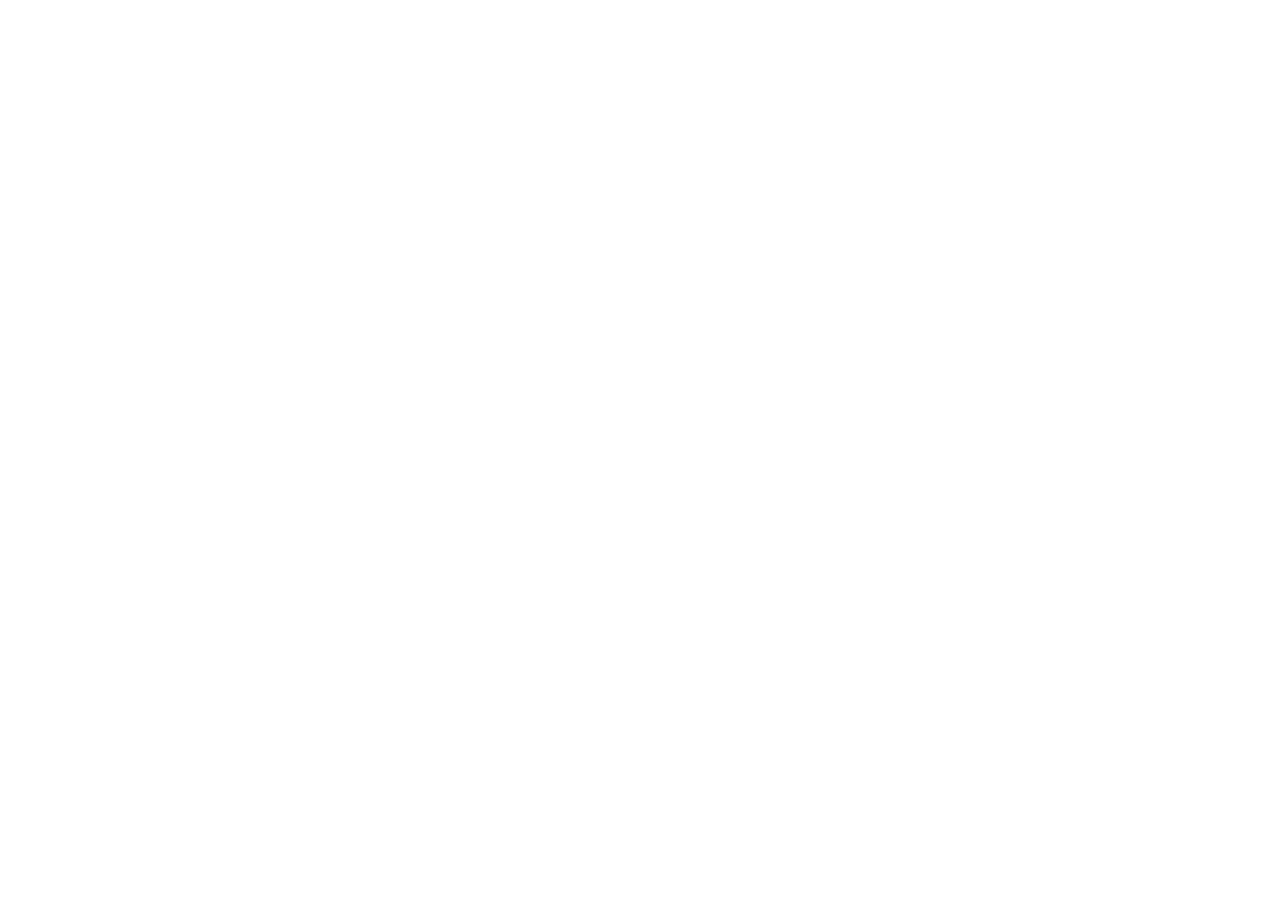
==== commit 8a7dd740: "Point duemo.ai at duemo.az: every page redirects, noindex + canonical so Google shows duemo.az Co-Au" ====
--- a/design/index.html
+++ b/design/index.html
@@ -1,67 +1,8 @@
 <!doctype html>
-<html lang="az"><head><meta charset="utf-8">
-<meta name="viewport" content="width=device-width,initial-scale=1">
-<meta name="robots" content="noindex,nofollow">
-<title>Duemo — dizayn sistemi</title>
-<link rel="icon" href="/icon.svg">
-<style>
-:root{--or:#F54800;--bg:#FBF6F2;--tx:#241309;--mu:#6E5546;--ln:#E9DAD0}
-*{box-sizing:border-box}
-html,body{height:100%}
-body{margin:0;background:var(--bg);color:var(--tx);
- font:15.5px/1.6 system-ui,-apple-system,"SF Pro Text","Segoe UI",sans-serif;
- -webkit-font-smoothing:antialiased;display:flex;align-items:center;justify-content:center;padding:24px}
-.box{width:100%;max-width:392px;text-align:center}
-.mark{width:72px;height:72px;border-radius:20px;margin:0 auto 22px;display:block;
- box-shadow:0 12px 30px -12px rgba(90,40,15,.4)}
-h1{font-family:"Iowan Old Style",Palatino,Georgia,serif;font-size:27px;line-height:1.15;
- font-weight:600;letter-spacing:-.015em;margin:0 0 10px}
-p.sub{color:var(--mu);font-size:14.5px;margin:0 0 26px}
-form{display:flex;gap:9px}
-input{flex:1;min-width:0;font:inherit;font-size:16px;padding:0 16px;height:52px;border-radius:15px;
- border:1px solid var(--ln);background:#fff;color:var(--tx);outline:none}
-input:focus{border-color:var(--or);box-shadow:0 0 0 3px rgba(245,72,0,.14)}
-button{font:inherit;font-weight:700;font-size:15px;height:52px;padding:0 22px;border:0;cursor:pointer;
- border-radius:15px;background:var(--or);color:#fff;transition:scale .12s;
- box-shadow:0 8px 20px -8px rgba(245,72,0,.6)}
-button:active{scale:.96}
-button[disabled]{opacity:.55;cursor:default}
-.err{color:#A32118;font-size:14px;margin:16px 0 0;min-height:20px}
-footer{margin-top:30px;font-size:12.5px;color:var(--mu)}
-</style></head><body>
-<div class="box">
-  <img class="mark" src="[data-uri]" alt="Duemo">
-  <h1>Duemo mobil dizayn sistemi</h1>
-  <p class="sub">Daxili sənəd. Şifrəni komandadan alın.<br>
-    <span style="font-size:13.5px">Внутренний документ · Internal document</span></p>
-  <form id="f" autocomplete="off">
-    <input id="p" type="password" placeholder="Şifrə" autocomplete="off" autofocus>
-    <button id="b" type="submit">Aç</button>
-  </form>
-  <p class="err" id="e"></p>
-  <footer>Duemo, MMC · duemo.ai</footer>
-</div>
-<script>
-var SALT="rN445tDGMkhkJXpF6LT4XA==", IV="qKafYySrK06eUdET", DATA="nAJq3SvGuQ1ZcjKGBy5bXaoy8riRt4Igg6VAs6UMnRIt5N6+Ubc9zsQ8KlcWmnsvMU6KcWhwsh3NJhxYfr4v47ttRapgh2xLphExEuatnG7LagnRnO24UOO3dJMzSDWvqURNGj0Pu4eSA0/7Ciooqy3Jyutjdtz7I4i5s2UarXh3Z52coU7vMwX/87XDaUPB2SShCZeRtev+biqoAYNWC2NIy7Fti4uAgekmwgmSl0ZwZbi5UncDwGGCU5d0LGcESOdGBaskU6WPybtAZ/Ow11zVhm7u51qSdgPk46yONi5dQlHcFIF5zQr4Rw2IOlSStjorL8ODV6dZji2N0o+L29GaSYIQhBMlbE/vR37w57+wISsJTZW+WtLYmASGK+4cAsumO2UYdX9aH0BI9PM+7TdGwOjY91BhPI1+c381Y+gIt9McapB1ZOXFdXu8Bs65Ge3N+YmMYJnAwGaYinwVf54cRqtJuCHB48L2U/sBDLmRiVd2Wg0mX3tx26AvZN/yKVx7p34hH0tBQgxTQfMsg8l9fkTEejMzKaRH3e+mcchoJ8E2OSRZiMcSvc6F5kaXgf/Ff4xELKG89g6G8MdPzxmULcBiKzXmAWK/GzIGjsKQ2nMNygWCpJknqN2+3dYFVtHaRTJN2T9h7kzRzgYB0gQfVqUuGYZDrmeJ5Rs/peoaV+llKPIC+MSMN/IgVCSHAMWfM4wyQQxT014gsv0CvUL/fh94P3WjkJyCGWghg5wMyb0we5IoMCtfRUVdNxnrPtnYPuZ+C+gUP8h05AMFJ+APunDJclDuBxAYivlLRuC0xdHGNsUjz9GHW/oS6WAbWhpoBtknc9gFqiyZrEDRc9x6p3sjGeeiCb1QsD9R0IHIl6IrNpdyVum/krJ43a8xHqhChTwXQxZMBFaUuF5Dz5oag/JVxZKS/bWJYg+DLiWceBI9MjDuPywuhsG69mJt4q/keFP2fL32V0FU1wSwUAODt7OglVnE1uXERy2l5miXAmZzvP5x/9KCWxkGx0TH1t7+lJzcIS8PctKMNv2Wl/OHWjFBFRtDjMudzAY4Fs2ZIILOTWnOxLvZYe9mYlZoN6FEZvdgBxqQa5mQJTfuoHVNJ7zfXaQSR5OVlRPFq5qIQK4+6DVIsyLRumuM4LiQGX0kQ78ICxh3D0fuqH4mV9mQD7msIUVkmBAUPX5cpie1pfdru/jERBNLsNLz/[base64]/NFXn2lBtTiho0mF0L388N78VAEnGjQKDLPEhzxg7cw/w0lu5mfTZT4KYYqm+lpZXMtmU9EEypyCAe+jXx0ihsHMsFnAGDRNGQJ9Xc0axW4XT+N/5wH6gq6LHP/g7w5g9b23EGOI8vf2CmxyQMPc2mCvq8Tq3iHfrgSkEEwfsase0NE/PeUssn+GGg3p/p8QeW4ogTiJg1CNg/NBoBNlDqkD7vbkJ6MByBI6yjcZXi4Jnisvwmecuxg+gWMZFBOB7tmNbTIXkV/XCFKmDPaiwD647oFYmjMkZ8h/azyks9W5gzZQA7USaNL99gR1ur0Zl5XfYrx2t7qxsEJr8VZI2FMInMoJwHhiSwcdWpPtaTpw94dpfbVXoiQFjtzh5NLjNU5aP/zLDTe9+Mb90ZrJ18ljc6+STOf9tO/6cK0bAo0gfaRwcSbB5E3c4H+FoXurKa53q9ooGDmuufw1UKwz5r4FOBneXKT70O4q3DlfBk0lx+DdOSXOmXYjirMxll4NznghV+mO8rRuQ01kmNoFu/4bpsZ+obMMeYS5AAw+Etf/cZfFLfbY8U9OoyoKjDetQj4T8QfZr/44IxsWS5Ef1Fz3zCsrsGYYhkOko6Or+UEb7hghPRhJJ7QjsTURNCq/LNy0mooOETsUJRXYhP0YAkY9LZWg23aZGLtOx7rUNB1o1IrNFzHPFYkZnU1wBQI41twyDdIUAURGqQ2h21KmQMdlF+eEwcfTkP2pX3XJ2wbHlYRCwXd5wheNVHdHmaykZDKhC58L0qhThc78eqNbiCXYosBJc6HIjS0Lca1bW4qxm7FhmBTBkHo1I8cLNhmgqx+Cp/MLFOyHjaCYhAoL+Bj5hNc8if3tTT1hbYMhdm0QhcB5WIlE/yRpMLGWyGrb5UC1RpJCpy2NH4E3Rlamk/SzcuXwPcwAG6etAUmC2v+o5us8KD43OoC+CezjQ2gTXHcDRBo55EbNfsAvkDeaaonzqC8faio4y4coODVDE7hcESp3u+zGzKKvwZbC6IdfGcc6hZAgm2TkRklGSsjRwP/PyR2ZhB6qGuzJ1PjVC+Y+2PmfKxsfYC2jZxvL6/MbM7YeqcYQcUqgJRUi+jjkM2hyLuHUZSYcq45Hk5aZfTJJGjJssJgD41fggGzGwQx2SAy0uIkDLgjgNPkrZvQraGfcNnrvbZk6HXIW3zeZya0X4JVM0HX3qN/hmLmWQIkl01xjxqlXu+2SLKD8pikHK8T3kQisVRcYSDeVyIXbWRKQbG+j66wKHJxTA5+OnxuxRHuKszGaJVTF/epexWUHDPq6HdhTmOyu9FiPmPkNQ9qL/XjYqy/G8L0l2u8jEvSMjswxvuMF+KoEYDEHk7A+3RQKCogZxHJGDWEBPpuqgLtNagNeR73vL9o9fbvev6ooeZ7ryHNXxPZahxN1v2w9bPrG03/036A+2Ln+x40beCh18U1WtU7Cg5DjUB7TLu7DPHSzeadpbNjv/SVl7UD+hzzVtaDXn8uXmDltMyN0tWwkxzCrT94z23EpPBiB5oVusfYqmacW2uhYoI+eDqozdO0djxJC7VJI5VaTwRsbyeWAxbuIK+4pEV5c1ZoxpROQ4PPm53BhWYhkOEEXX7QX2U3MEZfgZmIgLZHrwLsQhnrJeVnAqhys6nfr+xaptvu55XaG/p8RCRcEdBO/XCZhcARz3XVuSlxtVuWtrP6oqoYrO1u07vTLbdwrcnGvikYiLc4PjtbXnyYGM7LoquOjt7bBHHVSkgOM5SZ2yC/onmYqhAzGzppgavDCmy64e12TWxl0RR7Nk9Q2HshXqkILvMQyGvBnyOH+3T9S2gCM0xYI1i+ulX+KXd8ARMXaj28upL0Y2S2qcqHBBDlA6IKDlYe85GX1f0BMwfaoPQxqWvXs8ZswQnhLV7ZlJPSePlDXG9WFBp6D/ReTC5mz8hvlBnlBGsq2DNXz1MkC1DviL1cv2qo0u7cTxCic68fWU+IRBgtSciZZFvU62S4gHE8xlHMyvHvzKx+4CiGa3ykHWQ6ts14qNEqdmjiforOJfYea7GtTKX4TXRlx1104pUqiwA0w/Ay0rcHMcwjVmpZSEl17Ox97Pn5JnoFUnInFI4g98/XpDOdAkHpTieaRRxC8DTYkZzDC4GGQuxYFGt+26cvf8xL4k+tBYczsdWhMUYLgmtZla1fa0WTHQvOTCBN1FKSrng9djxtwRQmkCB/ZruRv/DavByJQcgsEgMCpLbIzL3L1C6WEMpl+Mj5iKFzSOvPaoMuFIRRVLfoAcflXCRBllcU6hf626v4cYksTDTcNvG7XTdZmjWetJZhiv38GKXlZppl8AfRxt2+7POOMg4TnGbTAq7BEHNc6KZhR9/H1vHDFJTZRyULwhFb3ZAkUlS2M2t16+ks5N0KSbJwDbu4mqwUlhD/NzBLSaXQZro4RbE8/ibM+rl24alZGsr9QTQME9H5hhr+BmCOZ2xWLycmfdMq3o8mHDtwStIjL/poV15+Ypay6vXSt5OhCsToinaa8wjPyplpmb5rTlzDN0n7fV1cP4ecAv42x+xUulthGfVV5m662MJW8EROHEkbXRtxrzsjHckbVCszapA6p0sPUfZIK0QszGW4BCwDnaFg4DLS/ptDJnUfxObs3hCfuYRO9HKC1uw4hnhEhs2pjzFG7o2kjXA968R4BoAandEJBv5xOzLtpWfqSSCH/or730xpMG2hVfkhihzcsOzvUhx7J5WU4BdafJnivQIWrvVKbDqrWQmRkR1sk2DrwqukB3ebWwbXNUK1yQA9D41/Kng78y+Ur8zMumFBW/624GhFDmIxZEe6OSYGma3ed8wdhZFeu3YPfuR34qREGFUCJZYVjE5+4Pde1N3mhXqJHt8D3RyzG3rJIToP8/f99eqc7QujsP9In+uXCq+3chJzKp5ZqlHFfwTznCgjmpdvEkGDuZHJgcoAOhx0IepreWQ8raW/[base64]/ebX/InRf1+uKYpS/mGVZDT3DpYU9Y1lgNWGDytIbE1Uz84HbPJxa88diBcrajUeB/32LctSlPvVEIcNkscULxiqQXUkXLwdbSOtjCxEFrSIUYEaGyuXAh2YO2VLdKZI4gA/8J+AzR6qgWfP5qiVh/noha/tGS3UopzBqOJMKpeeHQaJhlHcb4BzsU3WTyWpFzTm+GVlSxI0tUXwKI5EPuzVNbNetpWX6UkWQyTHgEF+EZbkIuNfLJBfVpluh3kLnTlPT/hG7rSuJCqfKSKIXDn6cO5Q/jknUzKwCeGlwOsAj4xQEwNxdu3SouPIL2ZZ7eP7jEqzfawNmhxXNJWA0KEmKxZCb+B/ByFGdi2Z41et4HvQ97dnou5jQmSCyRNYGooctn/Qe0DCjM/9waJNJlnvoJcWtSbas92i5+vMuIblNXtgEodZcur50Ro0jXHYGCxAeyNea7t/R8etxZeoiZJuwd3f74wWnz6HtcsDSn+KV4/[base64]/PgiJFlnzRl2pykSThEIj+0+lR78xGeuDhuahrN0w0oldilMvanZXzwob5DDhoBTRorMyfa0Mrqxf+4u0SUnTMBoNB/duUA5RxB36MyHfYxFtnnSnIPbp0yObdEChm/1PlR5TMGjM53ydfjJdD/XO6/qcNvHV8P/TtQ/ow2SMPjLW5M7MDAPxD542wq8LNEIEeWej9NOl0p9RSyRW3EzeRxrCqnqDAg+tpqWz+OXoBfRkshznZshFxiEyW1gKDzbbvQJ5kQr56Ge7WUphwZ29m1M2SrjBXfanaddgq6gk7UxnX2kaod0KeVnGiiXrT63/4ulzV8vPZKIv/LExOez0SSzMvL+SZTOxGwCFlLOA/9RjoOmE2S7psKWWVY4LJosJy5sZY0LQQ9v3gEXLx79Y2ZBDgVAaC0hTcIla5eMhglLnkGKV5sCbgqTj71ZvB2sNVVb12T04TDUFsDovKcdHidEF87Zx9a8pLQ34aTW3zLSt/jFFff659jHGHPL+Wu2PmRseSnd++DzD8yxLhWtDVUoLxHJdWKKLltaPz05UAu1RWK1Nnf6Bb/no+7OOOYl8vqxGNx5zVpMa6WWehdaOdiq8CnzuJcTlrpwV7Wt0jPgeZXuNUnUpgrN5NUmJS4/gWiE9ruZsIVxzJy4f0noX5QnPyF1DIwP8tKdn2+KYd57bOxx7LVhfimwrSxKh1yqH8uHZihje1I8crHAm0bpA3MAioW9pNxq8w/IV8DcWgjkO2yrum8U4X32vWudscYE0VMya5glG2qWSeYPh9T3LGHt/IRjxe271Po1NHwBGay+hQZa8HzNt6oLzDJPlI9y3OrUxZq5QMlsqMkQkDQEBSGt/EU+AOnIJiS6P6JD060h4tW0fRzAyZ3U7lMijqpli1E6dVAuly1wum8xuzYRFJPYSVQfQm9hIqunXXLHSzsCmAupjRScix3d2NBNB/PdogfwM42cd+M0UubPO+dhHq/cS76pV7c/R6lmAOvyNTHR2ygBz2ZhqjJHrzv+loWkzALeZsecYdcs9n4M6WdeSDDS0tMyL4bwAmvZlBRbaOy/a6Waaq/9yzXzfJD9FHbensaYFdoRU3/8oMRzSgmdGop35o22S8lbIE10GCG6L8iDXjS2H9xuodhfwTqZHb8yJ+VpvWsBfFHyMGQnpJI//BLhnCrgFJ8j1k7T2Dnvpq67u7RvIcSuNGHajuvwHZaNeaSzq5dXcoXPZr+zSe4KtYFMJyI2umsygUBdUoXXzPS4GsZH+tHkUApeVj4VR/9ASuXqxy0YVCgRcZW71KQMa84/rB+TUS454km9uOT3huYLh6I3m4IslyZjShZEUN7/khMUzx9fWpCkDqhjUsHmDojYSDzw/HQ0cskERADKFlmik5DvJGRQQBT392+wVyQa8FcsATawyhJ1z6ki/YwUebOH/bGssz/wmj4V0nRWAkBiQWZnD3sFbhyFDbbvFsUQcuQcF1JLZrFpPTmkSPo+i8XmTMZExJTHxx1fWYGTRU83nQQHlm9RYopxehH1VQ2vX6dElekTCubQ3VdKYbEOPtBUZ8SHJ+riH50EbS9D4SXClpbz/G+/[base64]/tRm8dCt9PDU1HTavuvd0wkMRiHj2GgxOPWUJ8vV0kbCc2h+c89snViAVlufrbMBtyinbGCwDCpWHqLaHAV3tV6BSQl9H5y5Y/K4iqPffVvqN3SYvjQXoGZ6SRGSPAydP1jIBVWd+RolmAzMCM4N7zBhNrd8/DWjAD+op+yplFH8dPO6/ySM0C9c5OmZPYbkwNJftoXzj+7DJhvk6mBa6z6oYCPbiiXVFWH+ik5yRgwmA1CWWc/Vi+TKhVd6BYzp7KDNybK6KmvpW37hyiNqiJkQDI+J0y82khI/illFp0xpU+IScqkXu1lxE2W2uW9jtIghnABEN3GBA16Hr+VN4wzuLmG00QWqkST0Ds0n+Fkae4Fc3rrAoK5e/68qdgyEE2q7DS/3Lpe4+ZUaLuO7tMVBEwKWleEZTKUQ9nDDaNEkK+PV81KPuew2jf1CCxEcF9aeSgHa+PFuRtQyjqFU9sTBXms/xFO7idcOBDCT3e11/lcv58edGO74r0lDUKzJEMWQp0VD9LPtVrWtVOD6JYbSp4Y9/EoI/PBz5oFZBSant6OYQwH7VxLPksJK30Mx1heYKGOwcNOb31udrknEvWGX4+4VSYECN6r216/IlHhSFOrAbseoCdGUL80NdcD0Z+IgC8A7OSep6iBV4XL4eE2uEQujId8MSUHEPJ271xI3itkt4lnjYG4HxpZnSomjZrQc/dFwMbBCzmd4RcGWnbn+0gFWgUYCwogQXMr2RGDd2rziasGe8k2o2fl0b4iXGGsfHJvvaeNKJvdMb6lAJnFWsn+lrF2GJnII4Oem6DjISoLX5ZlZPEi/GJhFzgq+FYSmZpbvVe846QQOXlDZj/ShA7wdvZQKDi5SeVnKJLXeGR5Ju4tpYeqYK0TGvee6gKywQ3mTMVrFFyoOnW5SFiJHb2KgejqAkOQDNBDYzxRadYMNGAgsbvsPk//vvFDI5bSNIy2l99giXenHWGSCvx4IVuydGA2JaXHNuNoDIK5KGwoB9ZV9BOn3HdWkYj1T2excFt4V4plI36Y/hAga9+o9NHXnXRutl50ptaqMr7oQICaVt07UTst/1rgDnCcyVt8U7wpICnWz4amw1NpOXBYDZybNgt7WTBxWbrRGTr0v4Zxi5F2Tnl7irRaQ1wrXgqP1oYIu7FSyCkwv9suKJiFyByzidpsnFhyMQsldC6OOoG+Ytf3hX13kN2RQJ7sOTy1+pmIhRA3Efw3gVUZc1wvIy/lXKr5CeNiBgietmdhtryMTLUTkyLaFua6Bq2yMY21UocQ9uwGnwNND/Dl1f3tiwGJKNtFxPggW6I3cCJrdXjf565Rswc56ez9IUTo3gCg1lRpeiwx1ymE2jY/yMfG0bYkWgiDlKrcr8QPDVtv6WfJmYXVIzDjcOT9qB2DySIh+N9qfFPjytdz9Frl62nRefrV/sxAIHy0vWdSOd4WH0mqUIT524UaOXLXBI+eCpPjsMPBMAcUUJ9ni43E9gKiWALaVcbzrCoXWGKM1q81vKSEZ/eEPg70h442xdXUk3h1MuglbwSc9yEqfKONrbqGe6HjLX+I2CtrbeKZWutTcJ9viwKWKyLTUdtapQj09EqqZGJG68DVGp42M44XXsikptYY9zmnY7/jLhxppLF+GOkxBOzpTrRLnDNfYXLw3ousuSy4ioDG00/0D+VNWGVMD+CTkM2Mk7NIceAW+wMhiPNs0znABM5jiju8vFUPogX9sVn2IqTGy0FL6BfCIjQrnfVtDWhepGmE/9RfK1F/Sc55ijo+WEBKT1Mu9fyWI5xhnF5tUOMo0S+qk/EyL1SGaDHQ8XGIJfcVb20Kb/[base64]/G16r8dD/oDWocikU6Un4j8mrQgNgIeWNkehvtD6Tvd6ZDlMuemqg6B7D5tK9Y4lw2e7JxgNiIc/a7WZ0NZ22pbV812trIgcAxNO5aplgScJts5SF9ZsUhOlw+zX5Svt9Pvm5sm8m9FbgjpvwcHmGU5Ks2E5vFJMOdDE69KSvlte21HXzgPlDcvmDqiBIHdCjZtsQT9RoHhtHeTyPKSrtytQgHawciKl9mtdGU6GIQTRR/uZVI+ivThA71zX+ys5xUq9Ep/sYktFSQGF/EoSzZb+Z/uX7E9v/srFmcgnJHCmVcqtMLFoVV7nYmtTjxiENaLr36IUeDqIzNerBm8VMkwAm+14LKZukWgAI6O5x752wWk/qvYtWZJTMYsqmW3A1zccja2Cgx226GnJTd3kdMxe8RUrB6Y/+6SkhzVQkjMhrENkPR5sip//yr03gkHeBM1NP96ORRA1XCCcrm4l+U+0xKykrd7Lz9I0juG52iN4o58UEdattoDOPBtJ4t9GIt0YOFh6WrnUL1qMSi24EXMUR3RHM4z5rVFo357wpCosPwHo/PZK8nKux5LwApjlDmTL+i3XHM36NaamnXC9eYFbZiKi0LcRZ+ZaM3IjNpX9AzB6nxxcLftzwNsbMPJYbR/b/VkYkYbTHPaFyU5l9sZST+aWRi43E0ZZXQHXwDSO97Ri9Krd+upRvLCBeM0K32/om/7hwX4fdJ7SqzWkzkcFAAhfosmMKLDmgx7HFOfi+kDadALdajj97Qnw+u7THNaHJEln3QIz1nA60MFJ9Y5OI0ZTTKb+bMGRcjypth7no1gXzv3nCSTDpa92rLCej7XzNMzDjFd9WmMJJN5i2ioz7rULufOOzwLMrpJ/wK7I70O5QLSGdeeRv+SrNvst3Fi7TqQzbiN9w/TMpl0AkpZrsbkscpwIbtWYBBZSZtkPHqVxQb1HswxqWNU9SDZBoRe+GdkfXC1g+h+wPeN94iinUXdDV0NssN6G70sgquh4VADgZctOUQN4gaG3HHM6ZKP8sCXgZL7u5XanJCPgC4vDMxhxxoGBDzWKxmQzvKw4jdX2Fc2/[base64]/dbXFBaflrMk+/HUYY9TKJDQH0BEqWWXsG48ys2ClZ/Gsxg3CfevgJ06zdoOQuFJBGeU4YRqEu6D9D1SOweFYr4rExNV2DaH9QEmRnaLfOMnKaaMPPckxaim6qeXyA3sFOK27Ca0+x4PkaCK0TWYJ5WRBu++bvdfSiWN3VNA+Qu/oGQqwlvGx6aLu/wlB+aZEfzuEg7HyZUxPuMoF7E1PnT5KsrWAtWTv8oRa6WIvMWYCcd4aesy52NG3IcdsMoxWAjgjRKlTXOdo0Bftzlbk0VIsAg+s9VS7Kpp1KTsR/Z9qS0vLgpc5y55nUbj3WGES9e3jwo6OPz093n0379vYXRKblCet/fcw80ITAs+mSbhWx1R8g6decX/p/+tTMxJSRhPrhoozJYwAu4b3kAW3YYOyYx29sNHpecwfbn8sxDMZAMNqWlpzbVYpqZnvyd56eRkOv1zvFgSKiW9aIvsMDIMyIqwPBMLMnjdb6+VjsW/B/k1ZlqX77W2F8F2OvNn5wLMCA5kED/BCjgEavaOsUP77mdv6Gjbat9XuwMq51P1tl4FyWgU1J2aD2MS3P1xMk0BUrec0tuZBBmJzpwzhdGZ06nUv/ASISPoN+mG8wl+5oilgiuHBYYlFwBKmZ9vozIFZKidHWceUeOfADeE3Fhrdm2Ew8PPes/tVchCjB76+zPv5hMWRh8ffYm0BE2IcoKlgIgTbRDWWriuwKiUBAOdTG6OrvFhaxH2jZDWD3QRl+R0riY04byLfQqY6P7qS6Rft7LGtwkmOgx8rhfVHJUi6znyX/8wLNAx1fnhIIqjUsRmzS+DbTG1tC3nhgzKV65FW83+xyZzV5Oqd+inS9XwUbjHDNZVXDoQs7tcMZ8Clq59fDbMf2Hl2S48qYLN9RSztODWl5bTgIZKFnAaE12CfMA4zn2r2qCndNN4Aws2uiQd6RBrcF6Sj92UgAqxH9FMkJ/HKifprIJE4dJ6BumcZRkkdIB2VErcpxDdz9MKcQqORQdY/U/AfttlhpPAHALod91Zex7/3SOOhX0PxrcCkhzANrj9SGDiLQz8GX9HXc5YMgGFhO7sxFl+fgqND6ZgS4SfdjQ5igKPg0LZA74UsCPYTlLvu8rRHP8Izx0ec0ter6fLRTncDfA88bctNZUZWw9mNykOXRajdgSRNT6hLq6p/G3ax7cb2Pj+gpLWsMkk/B4Z7+R4CknAiwth3TFfE8ws1gK0WWgJL/2P//yoIEU2J975iIqyzIcnLJlS9Tu5aAxVIagzw6+iHPNpVd+JtvINYtcFjjGlUICsLTazKPCRvfHHC4mq47QlgepacjQGA6DQOZ1fbzyH072kTNQAn4r+JWL1KgH6M77L0/[base64]/5Uy2fTXUuwFyVn/h8Px/yzRAqQdFHOc+kKf548jlrRN78bGgC6qFwK/TxjyFYmLiQ06HtN25+AcZiMxGxFIik6QahFQbK9v4f1oDZuP/roKlztIy+6e/589RKDS2bIvW6U54DSLUKhI74ujXbe5CdyxCToOW4VWQxzmvJ4FKaEBdL8IRx3UiCHhwmC+h5S9PrPAs/koUHMAIT86+1ZW7UUjzaupgByRd3e80t6RewkcWQ2tBxg7s+iyDMIqWyPdkUBpZL39IvQL3S2BjWySKV0PZ9Z2HQ/pc7S+TgF+rV2L/l+HSQ4q5UQ8CQ0BlpjikW2M+n93gkNLsDbvHkTCnUZGVYbumrvl4ogkeMkBgmhbFMC7ETDtlaG1VJF5rZo0RH6KEcyF6cAwshWTpEoGhSwsdSmTU4UV3zx6HcazlBm4mvKoElmHmj+m7/r/L2subfQ4+tS/loQ0DRsUtVTFfAH9c7c4vHb5s0SulSdY2dZlrfoc22QUFpG82WtW6H/iJpQlWvK6p7so0t1kZfvetZgUfIKfZnT98tDmsBeLsqzGBB3hVxB8W+R8FH4XzlHZ5y+U+2ST0WyJnaYQBXSHCVgemWd0jbuyr41Ma6WfSUqEtsZtncDh7sDgyd+k9rLr/v86bGxhzi1zrBqAHu2QGmrXSX0LNhEtZwFolgynMf0/M/I/A50ZemBwpwsrjifK0T4grC00fG8TX3zp+SQ6ySGMcbR+cyb9IVBXcvRuUG0mke+YH+i5MVr+RNTeG3gor8HvPCbtDVcY/IMJzfimjlxnDQ5x+O+2t4BRtOlR2ozZAkI4azXUeQJpAOROF2DS8knCOWbwxUO1c7aiEJyJdaxk+sdAQe8Nn6T9bCuId97LrYWz/3mHyklTDxkbgeCAbC195FYDSs7SDrrXrgCq9Ihhsc5uQDETVcxr0231958Kb2AxAmLs8CSEgPdE+7As7197AqxLNCpN+P+I7RuPukiDeSGp0E+JKYbwhCXHoIurdre+g0N64/07Dl+LriqSzSmahUs7DfzULOZ3NxhQV/m8NykbntqlQ/1xpOlfuY5bo6281nvu5JNIyfpre5YcjI6P/I3GMft/gPJNEXEwS/D7FPyko4voXjXhAqMLEXUhagRNLaoiw/pNq27xFxmfi/tWrZRMR1Pbt75me7r/wX/KlZQ1XmmJrqkcGd+WXFaJhE8/3qC8I4KkJHw+x4Z/BHlHPA3huWGEh7wXbZXfNOTGSwumpPAR/qijn6deCp1U7VMgBrv2LkYhzW5tVsYZIiDncuZzlofb+9tfhgOvchYzpa5FLvnwGEhzJS3JMFFV/9VF+2rqSn6JrkJv+FT3wfAF5TI17Zogry85NqXCOJPtpTLXQtaoVvVoXIHxlAN/WBbA7CMT1qckoFlfvsetVlZ1xyAuUMBpmesZ+ugvDnEquTqt/OF7d7MeYZviqP9iOAsoKzcpNsqzG9IBA++LKLO1ozY2Am15nOiA30yECXeI33D2ajFXndwaELoSfzxTc5lHC3yPSs5aOQ2JG+4YjP6hdH+8EXyJDNEh/pHS9ceih5PmSA/lN9yiYHPyhuGVcwWpqiU+2+gAICCFV4+8qH1xQaIS0LWLAD4dkssewFgY5buwi6TRR77Dvyc3oB6uHGrLyPyAOrztWOjiJtmo7zceNwBseGqYsDTOOETnIWlJokUYy7r/REQUB++ZyKEsvrz6BQnMJ7ajZXZ+IwTUmIRBCEQmzH163e4lTSre4MSUxx6RU/NHnEb46DZuO5EZDJA4BVGGRVW3CGL4O8YukmACizjc1FlcZIC3Ry5+O6sbYI6KJKMgKnk0boofYouC+XxwEOgErpwYEO6zyUQLnf8WmgpSPbQbB4aHSZw4Bcv87kBXConbp/tceMljERvYTuGldsyF+HoYg9Pco08W6+GKuwUBgPmBvkeAAuHfvyQ8M2MJhhlZMlBrH+xFoqzq+on6lZTDGadXhHDP7ZFJGer0vKKRg4w/DFeTGL8bgurVSdgsqHfeR3d1SYn1yrliGOws5i582pB1fNWHxbiX54MhbLJfJABUqA2dwvjsFQgHYSukBkVPUqc6fIzfycGz1uuf8OozlZVG2U+w8vWqa9/na2WC0KbUBMtMYUoJRGzCZUdPd4XV5omhIYWlrsxq7H9jzcZgsseS+8DJEDPzffx9qHZEpz3pFCH4+eV6UnSg+r7kCqqm166a2s+bfR4AFnsyAuFWk98od8/+B9fJzrtG1SToHEJN1CsZ3Ai4UhgHdyR5r3Rx6qW926JZ0DBIlEnDx690gBL1L1FPeznhINaIiHfMEDCtAJBKzv9rroSnfZWsJtOLSTqytNwB+/r0LGDLru0L5h7Xe4T3S7D4KIu+wPnGYwrgBmwVkrVqizggzKdO/FJbyZ8oscCKTVSJoqNM5R+vKomED0rbZM5Tixkv1m43E4xDM9vAksn9FTkR+aI+F92ehlZ3ILKP8s+7gOT6L8cCfzAzg/LB4F/+uzmeE7UC+iG3AfOA9kNw0lQXntWu0pFyMEozXqxBcxxe1kHpM82BVaWDTJYr2T+rz8w/KCAtY2gfrXjYFa2gpQAV9bphSBwvzGzInxQQK9btjVX29vWimASLHCNvwPqBZLUs08ShUlDCboj0RLSf3xAq+bC2KEXwPPR9V1DjiqLEQTEGIPNrKPVp0kTpc663yhB0Me6si8Vwzo9FtRVQB7HStzvdY4165D3MT/NzaqY8bnCb+Xblc2IDA0gxmQ9xI6DxtDI/7CjfRyCbAKpcOgu9ctfnF6yUasCQ/MKhd7fK9ygRkSdERjmNut9qccL5a2b+2zRclFFCwLobGjItJVaReGAuH2wOIFmN7TENeQfivNT1wxY1cTdi4deQWkSeKlO1EYLr0N04MdvsF9qOUffrVZFMVMvSGBALYeIOAQwvsZlU81ZGcKEcMb5tRP1uKoaf6Pb5nJzDdqe7X0qIQp0Z5UgnRsFm/V3EZZgrLXM4SBb9f4KraxK2urxGhr8IsHf6QQfWzAWS3NyFiIPCpvrx3Ch9/HFcf+esLjHuX0wjJ38UnWqj71XaeDTRf03VBSTzGXZvfm+jTxs+iRuJJRGcSUz1Rs4tCNK8446y6ds2MBeCz5yPjsbf3V/V1ZRr8/y3sULfksgx2uZbR6MFSdHRZf1FCnU53In0t8bPkQyFNBam9lgK9zTQUNLsUn7kXAo3LwA0eTeXZDPebf/CuV4NGYOUoPcuIzIExoY9jLPAc3dmD+mTVn/rWPIbSdrfYpGq6LrdFSF9TYTV+OQ08jlf8maj8ZeLS636OB1nA0/XcrMk//EV1H05vxpLO9YpPXEi0JRDN1CEaVFRZkuAmS8o4uOKnowxDxv8rxx3UOWq19CkTdCQsLg90DQw3Xb6j3RnoBmt6wKsGrynYZ8Yrt+szoXu6S75oKyWvcn6oUJ58tkIh+/6oFli2SwkMcA/wrO2MNbS3oAyVes+SFCPoGj7PZ+EXLTbnFsoxA8GCe6HT26KILipSZ+b1uThUgooYVr0Vf+DZkVzd3jwIucbZLY8woVmNMrvvsiAZxXoJ39NBqS8J8bd2/0QVrWnPBZXxwsZiEFOiArZaOiUy9KOctroHtGXgzk4fN5Vf1cuwOi0JaDPRdIp/QPkJUXgJsCABpm9JSpkefljax+s0/yiWdwMnajbDV8DLhprWp/EtYnr2LphJOhPFAT6G0A2DX+cSfVWxQQ6kjrlq9oCFGLwle43wmVzoXKHHgPi5KDY9o8Y6CdtTJL7z1Eryo1IE/PcL1zkI3v9M33QSsQ7dAJlHBEwKAccl5/W+JbfLqeGbaWlYl4aohkshDeceztNuPSyYDyz6HezGDr/YYhEvNu5fz9eiN1UCbZaP7bBL/6FwowbhsxCXOdr42TlcmMGTSCGmn92Pf8xB2JlH6VkQyYd43pOC4dJaCJY9oFyzj6kfNWsr/oy5gCeXDNZHJ7QavndSGXzqsvzmMFm8zZzudEAjnZ7rL1WZW19zhH3XqaLvXPEPomFxVxd+jB+jg1eFIfnTduXj0kI7lZhLuexZoH9USC75ahdu4zPaOJg/nMZ0y1+A8gt7D4E0YzcQRNddqSKjm1MDrxJBUawq5/Ch8fNDe8ceMOWsPQz9P8bYwslKmJ8UlRulhFWcWzmek/ZfzqR4/oNxvvH3FjuW5nsY4zsf/T1FsVGaFVT6pSRoOMotPsG1LKvIpQW17Vukm7CnFRQzsSw1lEY/gFxm7Top4I7bZOsgw+my5pH9RJBh9Bs//BW3/Q+jp5c5qjVT9eK3R7JxtnQIs0NibjgeHEuSw2KnzUWSwxvohCyrBVbwGspZNr1AC8eeHFMoxc2zu26+VTCo5KiDRtPL0CZj4nTllNgkSQ/P592l/nmw/5KKe9rPl9Jm5BdoJw/RXS86ZQTn18ljcwDkb8sR1dpvpLc/Q6q2p/NSFkVIRPwEmwI02zkN8jXlUzHhleJsWp1PczFgtHwEG+LsTkb6S110lSm6MoEp+4dsfIl0Fu7yNDqxjs8auke/0sLGbVEKkMHaA0dKoNx2j7xO7zzfoEg57NDiDBKBbe5ahp4HQQ7KjOLosW6XW8yIiXyHZsYv4JZeHZy8JB+tzU0igi7lXrQEfclOJRqRfnw+j0yHQEFCETK4ZKsX/bCmqa9bSNxoWsLo/B0mJKMcvN96+jmQG4/oxeSbQglIl3WlccGWWRA1n7j7o99xtSADJ5WmAAkSXubTVJfMht56KOctOow2pu9fm3s8x5If1PlDdMJoP9wGwln9jnu+VLoqNfzAOXtezAlnysOszp/qRTT5ksZ8QXBInVEii5Dq3jkGCavM4sqhwNX2b3OEQUsRtfWZxvMWTMcxVO+foesXNkEIadC5A8ux6gyBJVj3E+bhIGIqTuk3t6wmn8dH+ZQn9/heaF9o7vPa78BWE9/dX5HFKjruPbqsQqgbMoJGqElqv1v198g7jpIR15n4eXbvixqTPZBOAPjRLFSbjtZcvikaaubz8xLx8LD8RKxlQKxSYUjs9eVGx+td5ipLGGygPDH8hpzRfMNtzKF+m47Ub6sX27pebgXdclAyK6y2lOUYGB/GjMKovas/FTlmAJXnOw10Vvs4MEif2uuF6w6oBYgguYz2y8DKiwjw12RemltHnZcdHd8ssqvqgZGX39OFLL2J4msN1/dDct70VeRgUvGWWm9hXlL+A6COMZpZ5JZorYWm93b7QZxvLy/YuX8H1kD/npPfgvEjlzEiHdXN4wOQnAPbCzCeNP3v8hbDaFp+6S9GsRhUXm/z3Hc0LMQQijxgv1NgDPhfKla+Q0zh8qu/7oEIOY4mViY9FJ6hJRAn7A6csNs5101mfb/wbpdPWmPdMxVW0KoRYyOSP8lFOdNgDQ7WbGDDOQ7VDm2vn3GqW8PkLOHiZky2OH5ONS7Tlg4LUMSNwkbGskmCmLkQzWCml72PbpSOj0x22rUmhX84/XuhuS7JGgLkwk8+U/MclZ7iOEIVkcbM4lBqJeElWyYaOv2giue8hTYP7fYl17YOrHEoiDcswl4EsrdLliMiL2bD/[base64]/faGfTAme6D/ZWAQwBI8oLMS4LhB0s7j8RwzwafUNTIKscfj3zgpTGT1L1KeJbxi1f/[base64]/VvF96iDmnUUEHnspnDpvpesZ6hJ56NDzaCH5nKbBOh+DrHFHZB4oHNg04/tD84h5Gw+xiyr0us0gQ6FyS+7WtCxdxX0OIlJLSeMtOlBJyORgTn3vbM9UWxT8B6B4RGlZBZ+uzmyneZvBS4M9pfEQVlihr8yykrpKbddRZUOokgPx2ikI5bo7tWVbYqsenbRgi6AlTFFHE8+xfnCAQLa122Vq0HYNN0Hq9f2oLhgOlJr49jLKT/YNauK86LqyMU6JD+YEet9rgFfgvMzw6bUNtB/U2TooK2V/v8LWdB81bo1lIx9p0CwlRhDqtoNnLwvO+fjRK3IH4bP9hmXR2jVcwxXWcMYGsVt1ZO5/Gls82kd5WsNnMrqPusldOd4d8KauvlFKOn9Ecb37dGSwdGKZ2J1tWjjGgp/B5x/1s9uBzIFKgwB4g+t4lWxjyljDL9arGEs2GuzUgXwMBJdlRTbcG7/DPMc/hJjIwYYXJoKAmni8ohytltjhz1YdIdQa+0Qkt/M+K2mQFm2pGHkPyr1TDQXQRARINdz2SH2U3RYrDpqnoDDJ1BscuvHv8uxdjYDfr8wjbF7+cYPw7+OBHOX3c5xvidSVPvc+tUbUff7joWeH7FSshSDlcZDFWEotzgwYd5/0gWY12wUWLP6YLVh7NzXv/y43oEtyhtNPkLZQGuqSB4/ICuiN7n2yoe+fiIU5JSSA69k/YGIV0bPo8NyIP0kSyA0iT6dZKuQxOBZ6N5YtPgHPTyRbqJAp7GCs/[base64]/Xb2143RVo45bqSYfEREY3R6mkrALp+P9/VgCsJG3Aa9nAS877+1U1hXSeG1ya7y+/[base64]/iU+Z24zNDuMSosKcF9NrK62CgFiBLVG8R3RBnsIhtoQQLDoxYE81xoJk1jmr17VgmMmYjNX05KL++l5PGsFT1W30yzCNtzbdoeqFavKQHS+G+AMf14nqop8YyRvjop2ccIzyMaUHbQfl5JM4wc285SPjD3n9iTB1lHlDhcC93DWm58Qikz9VYF9/yAXst92oUSa8QgtN3CMn6vaqXHo74aA2tEfSuYICQNgQV9f+PitWiXZeh+7g84GTPfy8+VhXIUiICHxGtvOubWCNPBX9z4pdfHddfB9xyp8CDL+ck/vIcjvmnlfWp7Bv2wZ0OaOgv81kIiA09szcssuvP9/[base64]/[base64]/9B1FDMneLN2roFF8YljnfriX5fnNusWdcGhl8Hv+fRcAK0L4dihAiTSWYW9GubsqCuUg3zGF6mYmaTk0OB5QaMNTIk7pJn2oTXBK0aaA4XfO0SbPzHS3zlfGlNfjs4H2rLkF/d+aBmC3iiEnIsJEPKXMN3uFNL/+fZ93NEpJhmMtmSN/XK2ZfYxm9UhiBei5JRuTqCCYleQdKbdgawOZTG2veZ1HVo/[base64]/cQTnLXiHrmE0kaqZXHhizczON5ssbgXmQSTFcFj5rAYVi7WMxnqdLX0MMM/bPPix/6c874ogqvfOP+vqmZSM2PWM/6qPZaFRRnp/GDLkL+Fr8rAHmlCVGKZ8OzYxbL38jIPokdkOE+YEND9z/dFUh4iUArR4ecl6K/XeUhqL8xEWWyqpgtEHLAipIHNs9mrZ4FUhhLb1AfmN99H9/GhlYCaMdLBtEnOTCwTUk0kmo+mqdvg+qWtoRXVe3w6djLY3ts0Z2QwhN7kD18hIAXLbkEyjbB4yeaIJ32mCNXrkGx0ak5FBHoppIDl1CGSsTYKNh3vzjCOWiF0yMwW/3uBAY1u/FyHJyp0Hu4JTOevVja35kZ1G3JiKU61Iit+IdOyyK6w80EHap/BcjUSAv9op2N1EqpnKLZjWmD6Nls4pEeDDpwvb6HfWTSAT69khmqTF7m0jEDax/XNke/39DENkQNGO/MNpXkKHDvyYAdxPmUVQ5AbpmQc1iHZtgMwQ22lG9/rs9hdRWNx8ZCiVJkbe56vf1B4wfIJer9M8C8doKB6Xg3xQJ6IyMTPLGsrZ7XBgaK00Be9gPi2pgLuLLrqJi94MPCTV/GKnLzTw/lAu08ogNJpxMcybhxPyxMsVKBdEE7p7rnrQ1UmH2YS4ixllF2NKlpLrJKvIV3n9PSl4N/rqkEOtOntuX19QgwXrK51ui16gF3uwGmvFvmbV02RYmYIpmeMempgpaSsFmsKwGD4Hofr0phwezejbI/7g4zMw9wgiwf7bMyqMwHWeAwc8huJn8XEGzP9b4YU5Jv2xE5lK7jKkuZrYFjkArIB1ZVHnpeeWGOOfuauLJ6ZBZmb2BX7UfzLdgp6O0IVaMcjecirMGYJx/412zg5cZrKqQs/slDiy4Apk11jVZv2lslndmetkEAYj4vjwCAczYcHPSSYXtpf1YwpwmpAS61kwjIcbT4LubmMftiJcIQUwf3tKmwkoU2NTgYuc3NhTr3nCZ/D7yPCf9SyG+qgh2wS+ZYIjb+JaV3WwswrwG3QWapbv79M/G/[base64]/2QZQrvx1WtlEO5Dw0n2FFEOzbD0AWGEsWtRBUedR0V6AU1RR33J+oyMZJlmwUBrhsmxGtN7DtompTK2galMStnM5I/2Y9O64zG8ZEPx4cHM3rg00K3LjywXu2apoYH6lhnEFJJlSW8ULLljQ6DAr39BWFCz6E45feG0ey7/7x+GfFcpeaj2BaKCR5SUUoLlLm2Ww8i2kJMqi00vb8WYF8CopwGRV/n89Oxn0gJkwEJ38GPZxLYSJBYpIwaEk3ED9HEpYPY52aB6KQ1wa+9T11VGADqQNGsSMuddy+wvG5uh/iYzYFSK7ZIZOFI4F+mPLSxI707u8Eje4eYoBskcW1WtnccUK3vqCOZjBS+VRVdq1QJvdGlljXFulTIt0xuvfk0gl5EwpIRoKqa4TWkcC//[base64]/Gz7Fl4OT9UfRk6VbX6cTAmdXN9UZZ70Hk8EdfAopIxJFzCdEJnlbpiI69JOhiALc3oQzHFm1Y+jBOU20Ioztke0ulZhLRh+KBJTEZIq/+wyAD9xXmYnvedw5DdgwDLB5f1aTejRvFWGrpRWP2bCsA+6pS5cJv/BUOspy6eh+7SE/0ToPw4aG5Tv2O+OwSEXhZACwcBZuMkLoaVMZZcPeondy0SkvBSpTXQNX5iHZksYWQOv0d77oTpCyXjZzF85zz/[base64]/rNPGGY7uwtVXbW0wRBUDwsx8AttwXqc2qtVVc8/[base64]/G6zf6TNyG/VPVGUf2jBht8B/qI7oPYQJ58ID/MSECbmOF3tBmArBgACl0oFTuAy43c7bjm/J9rVRWDKUsxk8Mnew1WgECUH2x5GBsHqb7oweuCEwpOKh0rL4BYQB9zBjwrNaljEt60Zhl0pozNqVd47xSI8HQRsdlxxRDl9DJbRyVneX0urp79R5nNXDcgPEpc0mujQz5KH66TtpZ//uZcDvf/yugKmOGyvc5byO/gaVMX5dKBVx37l0xUny4OVb6qBoXdw2p4uA7Mm7h+7EkDwTXF7JlwBykEQCDIBNAMjEK9mxKT6StTbhUh6R8LpzPa/B+mrZS/eFezr1XIgUeUUJPJHCD86TjjGSYKuhlrWlCEXLpvmJ+FVWjvU6YYRG4GZrib/1UsmU2spcLO9Ljv59yaXkbbrY9pZJt979nJ7D3g1SFlm24C3nPocK/h4cDc8EJu1lLarBD0n2jh4kFLL513PLe/KFr6lKAhsPs0xp+v38HIw/8AITRR8F8FKTXvaI73IwGy2J39BpYLUWl0QfQ6tx3mC7SKSi1fyr+glQCsiVJjNfwBJZIt+E5ve19h2KykO7lco2OvkeFK8sG47tjaqE5puU9jG2NW3hWu8kRDDPm+bWbf8d2cTxdC7+l2vFm+bT1267AjP8dfPkd0nV+1XG7bKuLEoQpXAy144uWCnJ5H96Rw/ZKnE/srHS2chDu/UJikMSndjNQkkH+Dk3Ypn0aUEnYXS/0S1Ea3TsNvd72B+CfZbr/TmWVWOrhaNk6x4fGjJd7AyV0mhqp0TVxa/xK0ZUSKfw9bp2K8wLqlfH4ooGzTDalRAziPkNqLcO1pZkQfTPA47bJpbwIlaLYxUk/OKN/HDMnNatHsCiBVfvhFEyiUobVk8NY0M8O9StYUdMdB9Y2WPDYLh212C6CYDL1xmSxR7yrg2pMIPuBvArPvPlUbzVFy8kxsxTZiNs0i6caM5drTisJidSMVos6MROtLcTCaRKPu+epKBtg7cf5i/6K90c8AZQm5BTG2tVrX5qwJveYKZ7InUvAH+bmG4h9z51cGjSk8HUE0Z6euA++bMMe2vxIk23DBANSVsQqIJMHpKIzOGDwbDeppHIqZjEowzEW+4c3FjrQbUB92O9DYpqBtY8eYk/uVYZovZyxgL5Z2WHNHcduiVycC6pmVlL5JSINosu0FlP2qRSysT60yMxe0fmizSSLFRM9MgQw4Mnwvsq6C/bAgT30WuZnld9sPuONMdVXCUiok2N31APyu2a0HNaDD+PgJGbLrcoSeZt+Ql/gVzM9FA1TBNkZiAjVsWEHaw2hlJwujRg0b2wuwwllyqi3lDrv20YHJwbRJFRv1oem1zl4awB2QyWrOn3TIrAoyLsCToG4NDaSBewOD0U/Wvd286ZnlyN4f85/TyBMxRquwZeST2WaUSlQ+ZBli+Y9UrA2IGjqG1rzH49kMMDaOrRa5j0TmMEssekumu/XfBilVlgrLfn5y1yz0NQ54R3lkvWEQV6SGXTmNEm8qdZK3+kQFzqc/TVElTI2qZxVplJ+GgMzOsRTGACJWmNIIFjk45cTGNoBUs4GQFJtvFzafp6QOHUwPVkwK0zbtHGpeXTv8/[base64]/n6uHUuICbpyonpDsLkACDkTN1klLyxqhykUp2Fz1JSE6gKCnNI+3Jlo939M5HQbzsJdx+iy9KJ80Ncsk0O46lFFTryc+DUTryYg8ocNBw7s19aIGY5otX8B4QmYFT7KomSEwd3LSDH4jvuvokTPVDenyBDn8n6Ei3jIXbBzPPCUSbHT9Z2vNHRyzn0UcZ9mfSODYm/7mrFWZmuY4K3aT1ULV/UgU6BXbxRgE3ZdrOWr0rGVzUPvGO41Zxb56HxVro5tfsJK03MZe5cMFVXx93QMMLQXwJ0fKdMPFQG0npTo1mau132K9laZplUrekR1GTmq9JI60kofPM91AizZEcKLrfDhMOqktLBVv36fpf+qWbjdMiMeCA5uXpAJUp+Kdgy31ZP/cH/hMEBpZx8pYsxrjmqsrWvWG7TESJbm3QRLq0mg0UT76rhM7CmHu3kfIY3sIIcUzFmidXwVbSYSsxK5cCHOL/CWGGflBqqVAbtsdryfJhwjFApc0sxhFRo6AZk6M+/omsADGG0EZfG/pJ3KsC8tbKcvGZgBWWeCOINj0Je+aHrdjpV3/CBAotdPy9Gytls6yMp9WTiko2uRM+KopBxaZK2PO24o7I16heY598NblU6AfSD97tXWF3gpfSrx7Vbh4/R8pFflSRzgWmOX5qNE89Buqu5RVMwgTUwl/pF0R0EA9PT3Aap50xDaDDFNaB8mEdRPvL5SrZ8OYccpb66AIc2IjDR8SIQftjBXaJiH7AFsWOT2Mia6pHCTXX49RDGDnl0KxxhcfQQ515fz21aK9Zp1xD1nf88r5tEaJlxtAz9xK4YYNd0kckN86U9jg2AJ+lBI2EvsKVyUaeKhc0xKKFH1U++uAB2NmDSWgtt/0b/Svs19+Syut2N/j/[base64]/SbeCzG2zAy7wUUiBraP2HG+P1UGB1YNr/10F6NjsecST8EzeGMEaJ8cokZ1+B1g7zuXeZTv9Si09h08Z7ytcD4AIn+Rf8dDU6xytCBMJ/ZvsB4Qm6yEWPJ66FEHhRIof2r1edPHLPBcvO2QN57nQiRvk2S885lSVOvYPMqGPIrus78F2doiaYd58ufhkTf2ZztEiAZ4n3O2UpYMfgH0mqDI553AZAlwKy8pZNF3uHipW2dFCTHzjUKd0RaMv/CBq1nj6ab+gWkUwoA/owGI9cQ5g1BZOzRXVV6YJSWFLX7MRvpW0D6sKyPYYkeNZtFt1AhDIrFF+InJIiXeX3A4qoGdWFSZ13tkN9fc0x6/JntuHH/+NuhEFtn194bwyP0WwECLniVMx0XqCzezqqUYWp62NZYOXYowUeybmTDPeALaeVwCuck0Wjkx8IQZGkIZUiGnKOdKFfiydmK7iTAOeDPG9m8qvxnH+4JebEwtW1d0PWW7Z51/Vlb+GQpq92R/EZzMo4xU0rJrOQvyRE9I/21FxoGOJd+C36R6Zg7T0Jq/NL6oi27pz1uO5fFSUOe1rbeL0U1xGvehG4p2d937mDT0EEXMGRb2/Nv3lY5COOZ0duGYeKApeXRlY5OFObn27KahzJ4FXF45gwUu/bM6WCAEk6OCQNWq3id/nn9sTh3ELHj9bh2AG872AJ8Gp5lht6ehlZ98Jz+sOtT3XPALU5D7wETPtM2qXb4t2gEPPGAiPXdOHGDu1mcIl8gSCk6waDODlcxBNBD2LJuLehnUvKs0vG1tGykwlPItM21aKmBSIIg4svE7kBjMwkkk0QJcfmC/j2y+5T8JH+J6u90MpTEMOUgCg0+5Ucf7w9DVhYFBZb1fFPIZvVixn0jLcg8MOlxeNDz4Tfy/[base64]/wr19nHq0V38cJ7v+eFdg1fQYIf27+cuU614Kh+i8CwFtpQeqfXrSfgx3vgMS7nGxCANFb/iPVVSzk77tVgTZX/YZe6ueFRfdHIdGlGwvXTF/35ELi48wazQRlhriHaiOthPgbL2qyQOKlKOcC3pGFIjam0sfge518AIAVIHVZUJ3GgN0P+8qKNtoLWxIwwpYjBxrXSHazlsNygkYN+wUPQqvmb8XoyvqtuvXc3nTcxCzz8HwTrWoFlmhU/XPIMwBPKvq/j9sbKYbuen6nusASdoC0E6ivGD2WgaSESCFT5PPRcWVJAiC5cOz2eGcbBOsovd/A01JmtVcnWT/OTMgRmg5WP0AndgEajfjVloIc4IvXyOapYZCDfAjqokwDEXvZjylJOVC6pJH+hiHXVYS0D1pJbXzUsKygXMNAbqEmFDDPi5UacuWhvnX94GOrAcIq+mM/UMwzSw2ObjDEX16I0t5COdPQCJt1xIbHwoAmF5OdkCfif2PImw7ZrxUq3Ybk8/VC4lrn9+L4f2A+e+LWeiEyiYMoXmg761DwQYS2nuT0R4CVY5WFcvuya5s9gXdYYMfl/V2N/kVcLhLehQuNuPmmBdUrqElwuJ/JqptgN03/pE6cXW3Mu4x+hQwyQZaIp0GKOh5mbYScHsxNhQ1AfSgEUwjQ+ML+ia1K0ZpR4GOA5JmbTHmgr0uk9DrNUyofF0Ity6q5impUF12WY4zpy8thZLNztX81ZdNIOZYFD2SE123lsK/J03ndiBkpOCtnNekin4J9Y4XetOAg0EQNBRwloLJi0VIk38/OlHrTt41b5MMU9U4d5VfXyTaQnbeYXRVtaid1XGALESOgsGY6+4HTribDJeauribRGgg2Dc3HLrNa86DSp177GrJ50DCL/CplDZPAvqcjdMVcuv9aImKE8eQsOtP3qTtMboll3w4wul2Jo/gtkLuryNmhvl6rq5Fwj5pnoSlFtWwSJTiQHFj/hFKkWQil2vOJujtM0xQNiBtK1cqSGz1er65m2lrvlRmL3D6lp3c3DtlLd1T5m8sDAxQqoOIiX7ZJrJDI8K6UrHqSFjNoXUIgk3Rs0NtPCtQi3BLpRW//i8qHs+4xaD46zSSShgN1+KlDBA5BIjjUbn26THjnQBhXcsbNwTZPec0zQmaSKO6gpfHqjnqjiO+q0o+sMoQv352431Cv+0Udx1RQOGVPCNix58eK/QOsdDN2tYvNSx8zK+sFe7TxtKyHBE4KgfyfLJjZxnf1q9h+JjT4QlLx58JIm77Glp7jG0qeiCrT+127lxivjBpatpdtKDE6RmaaD2qJ5XSABWr5/jQ1AfKmVZAr6/N/4AmgotBrLWV6ISBIqEnjL2eOBnYtVy+sDXb6gXrnzYMzcc3XfOmEX3CjapZtgTMLR4Z+SmCOTNUm7w2eyJTKfddajdZ2rY92lnV4BpqCy8+10iqfQn9dIg+saJ4G2/PSf6u8GQhSVuAmmCdyOwftgfFRoWtiCl7OgDEcsiE6Db25F4ziM4Ld25CalQoS/Qw22Rmwf+mWZQjNBv4JtcPfOFlP2kXiSdvKuDpUvPkNQvNfuxBqb9mJ6Cu635OlA7bEui3LP4H3WZ4gQ4NzUEPb6RbpjTDVMdaR2DejsRZsE8iiwk7INuBFIC/+hlv9pzkGqDvczHG4LmbrV52UG4MCqBIV1wAblarl4NlCKIvAp//ZOZGR2Z6OoMuwSkWez7APCVbRyXlUesvAJt7JMX3O1Ihbj2U/V7KtCTH/rrjcv+6SJt/bKcCwfXz8ubgnFIZqP2bprMyiIkrl4FJlWPiga2P5eZDzqhoHSTHUWh9a8c8yFr/bynMs85yyApbsy998lRpjbS+9j2i+cPN948Ukflgq81BwLaRBbFip9DgE5j4bYZIGAJYa6w7TnmTQmXQONukuSaJSpUYDUUo//paGT1iPHMbTYpwB0GrlgPUwv+/mq4nsvOmy/j6WujPPz6tiMq8xhXyF7Hsc5rqRXTlZV6Kp2TRmUVHKWtyV+eXL1D7MDPPW5DUc+4KuQ5a37xOjm4ZAJ/YfnO55gyqC7VxNC4o7F05Pg+SmYtHpmMzTPFWdiHfPNLwa0slyeZ4QDlREpKaa+1X6lymQYTsEAur8oE2FztArBG55DvuJr0O7cQUD9a/ASOKFYLA1RUgrlLz8vapKbkK05s9JTBCDcvZYFfrPaLGL/It6kPhk6O7GFXjrMVBA5ejLy5vmflZe2VkvENAX6LbaAhR4LNYcWfyyDlwU5vgc2aX4nwB0U5zeYmQmWzl+PWR8sqh6zML8xiddR+PhQTIQJuTzLNh89ICTALSacqMkaB857ZPvQrj+RtJnblZoAvZrrCgpD7Ge6zt8GzgaYayo/AqZwQUizg2cl6J1vI+d2wcVsSins3pveJ1sEhVz+dV5dXD2yIhqPn3G/+8OmVr/82hbITg1nQslpJKJUEWJDZTPxHCfM2RbCx5UNoTxvNN0Hw7MOtLHM6+T3QLKP+FZpCS8QEpZpzNxI9tRfchyfYCvEs6faFqEAkvhVcuttFVgB7arZ1dp1KkHtb38W7doUWZ2IOUrbk4DQSqjG9jIBHyrcZ8mU4/U+7ZBdzBOjD3IrdHorg2brffP455jSA8nhP0xfoC2ojVRWKmRcNXGcb6aK2dJDz6yg79wMXWLA0sLI6Huev7Inx8ukfh9xOuUF3FDMXCivVwGStLqvTZm4ga/7gze0AXZmZunxXgENjp5ypOdJwYeqlXE/+Dl77If4ObrMkw4xxGMs5SS2kq7tZ1/[base64]/t7HnbrREUM+nW7otZTHNafDazgKp5jUqXmHHrQX/us9GMb+DmqPNjV+MgeMmkLL+cAjNejDN9OFZr46ogdlcWg0Xw8n3LnoImUnXmSrkpsjvR4H+VvUql98L+9HDq5T/G7AC/GF6hHJtjRb3qWoTtRbl4GWKwyvWKQE7TckhDBXaRxwHNm38vK/[base64]/HeI8eQQYNJkEn31Kauvww8FB9apjEWdupqLie8OODEehz6YA88RmjF0A/44gA+H2CPox37d7jZmh2dD4Z4y5T4449Zbppbob5+FZ6jOPyXV1jTRcKw/S7tuhLtmAran7YSbsvXFJp33+51GvJNJJOI2bfXeUCOpAmCbDTj2Bnqg3mCtZDfk0hPbiBIJWYyKmXWbtJDDhL/gIsZzCxXcZzzOzeJJgBEkAdIHxi686mcplapaMyC9WBMozNRwMGniXthfn8ts8uobwveaDT2dErDJ7HJuG8f/pEbN61NF86OGm4y1aOgYF7TEWTLNJ+CQ2GKVc8X0RqZKaymt6FdtL91m3RRypnQ/xwzY+o/w8qQam9knv+oCzu8WUwKtOuHoWEBFR/CeTkM/6eTHn+QpUuTrVhZrjwfGRsV6E9gcHk0mUg/GeS0znSysmGN3fW8rVClbywCaZJ+xdUCSEMsql0fIeCUJhlqAPiKGVYUpn2iWarvCIbXFnzx4uNXmoiy6axk1SYyYwnVy8I9OKgD158+m1oGkP5cX8lp0/TJfo2DIVPCd3ZdEXav+KIezrR6OFkO7msa9pnjosHD9IF8l3HqsPJySaTftVdAwZMfaMbOFTGN/c+j7hWOQiTko0wkQSyKyAViv2Gf9sdu2YQVhkpPwDQjJzsRJ/+vhUgxDv5Z9GIunZUY4/awaIep3M7gs/NwRU44hAljjlkTmxsgJ/qQ5RhIlE2CFcGgBfQ878FNOVWBYr/Pr4ByoIKa/jHclJd3qi/hqXJbKIPntuLVPgEdFP+elEgJQssPB0/[base64]/[base64]/[base64]/bP5csAKtEOJdUymoGH6/RaoxUXZHR6pATZTFlcC3lSxiirnKpFLN8M0cjAGA6kVjMW8eLtUQDMFzgJKy2+MOqgZ+fhw4whgIhN1qUIYg1TkHEjrWFFFKKZxCC6lA0YQoud3kIuxOt/3A/v8QAhjpOFnuTmGM4THHmaqcXY5X+wRMJFCLc02scEglZqZj9E6vxwhwchHHjU5HlJga7zVKi7WQMXSRRJRL3yp7zIY3BCvJ8Nyt5KyMAMWcDyvyobN42rTL6ddQ5Uy27fZHNPGj7nVEGCEMlKVsrpCogQxwkGB1+Y+shp1pMM968W/pFA1fp3mAIMkXx8lSj4B2xcE6fT+EVWndoiJ53R6VYgBz0m+35VhcBmqwiAO1xgsOSYOB6Z5SvvbfjKQyQJJosbeaoBPMhc0CoN1VhB+osR/[base64]/puzOi2VyNzQY6Z/8+3YREc7vWWQhlRPG1sA4KWlWZJWqJ6f4IEamQ1cQEOhweB04zrSKkoVqp3d0F0cCJ1s51i/7lslraRrm9B65EqMfU9UxI7cfF8v+1ZT19MT39JzO8PVjFequBXT1CMLlHqs8QWCiVBFciBrtsq9YSlvkAJf5sONkbjjeml223nH42eXi4ULzDt0/s0hVMf21WxFWvmsBim0SR8SRQKNWIxaEsuNPA+4VgdIRMO6p9xFwK4uGTeDm3jGf/NP6RifW7pgLdm+oQ6QkauT0wBG07DDsLVqiMHajFk80yr1co2rdyru6YKtfKDdMeo70f+rwR8bfc2a7Ais2rGLG0avF9e/9r8/oAirQkFcdumVpu+d2Xn76KUfLqTU/71cefAN7EoQdFxaYbZtZgaMePWIo//qi4zBV3/u3leX+JmRJOxTWObZWpqpktMGW4zNvOGwahjWhKgc2jJ5sssNmdx7YEph+yJOL9An3w1Z8fXZk7BkYvMm6CWOifiw75ZjGVRRU/kXBadKkYnmO0hnFT4uAYQCmF2S7twNUjuq9/mO2fKjGU4RpNy03rhF403iRentfCbKpMmIEAPU3PgNlBZRuSWALrfLd8g6GZZanPvL4EjnFXJUe533ZWoLI7AjPGjFF7VJscoAHwd/emFqWEhNqkP2H6rLSHNr6HnAtfOkZnyZGXg3gLWeZ7S2hBnNi7T7wEyAA6F2cqInus3jtA7CLlsera2IlMfKX/lKxSrXHgJd3aoRIV5IgfAWcm0+pIw5Sr88d52sDCly148+NFRiQE0a6Ynm/106Vh1KYa2+KwdO07LnImEin1Zs8kdy4vGbY12p9wt57si9w2nZ57juU8K1YrdJPjvzIA8OTEwCGCyyZVK4m+qQSl9XgMFvrz4wOTU6dQYmVMiICuksgf+APS7aw8pKFVvaLB1qX9uxWKUGK0Oj918kBvWe2w6wzxPyDzerjB7wdxCMHbigw6wjQvT/nY/iHjWp2nBYu5glqMIgU46UdiNHIS7hTU/I8iCuC6guQDvYGw5jfikdu4QvgmN4HCM+EmTSw4aGopYA0Wu/[base64]/K8aZ/72n70kpdKNpQsT3KUBwPUwQgh5tRyo1S7G9yVgQx9rhYDCwNTrb+bmEoIzPASlvgjJAs92pBgOTxSzeyCJiM53XI03te3wvGMW3tGUYBqmMtLs9L8P/ajxEtlEw8V9TVQ2KtE0CZ7lDbYkqc4OAQR4xYECUYH9uOc3hM6sog5j1ywMeIhcc6s2/Jn9968rL7BaXAV4yBRZnufTy63uv+yBsWNy+PNPdPY+6N/3rhZmIvu9XyaLzZTuibc7J63ZkroMdAXDlsRLQsmUE7AElUi8MZIPQPPXgtQGzDDwomiDpEMPeVBIOxJFByAepBjEd4sb9rh74D0BJOLCW7zZ/JIwbW+vVp8qeZ0L0iRRrVi5fgFewsG/zCd3ZNwpaQoHSfbm4XKhgfrSVzZNU+11Q3553Eca1ROzp6ExuCH5exOoTopKp7uwlKULaMD82WCeTW67XsdgxJ5E+ocoBXdCwwYjKVrJhRGURnrqQ4XzkmejKbiW0CRknyY0Wk6BHewMWVP6evSXyL5QYnPP6OcCtALt1THF7HDvao/vPoBinn597GVrYfY0aiJ+yyt7iG84KsPHipPqwq1FXZ4g1GAzCToT3IpWTbMc6fIkKk5Hhf8LEM5ZzcpvVdDuoQ/08DlOq5CtWvb8LL2jXrbxdO7MOpJhMbVj+8xiLmrU5hEMYWPKYO2xKJytyrLDxU2VijnAZVC+aoXPKYk9fiPywa5VmUSlCjtAncbcm7rAMMkDAKNIeaEHV3zJ9u1xO78H9GhdrtVKl7jTs66CH20xirdTOWJM02Ttv+L7SoUmjR+nkGDLGPEie/ETLPyFEjw9j/yGIp81eC7KjlXMg2fkUMntdCO7x23P8Gyhu6JQKBdOYKAhrEmY9ISJt6NjiqzLFVaEnbW1t9kDI8AwRXfQnK8As7LHKPBhdnr1eJgtTQwvQFh3uXnLuthzHll1PExdSPQvWeorQLm6bQ66JlfF8103iKYfDVsp+lOAA/fYVu0gkJJZ/9Ve/jqzq87U9c+xFHTInFVqgLnvAnfuKN6ljKDEZjuKfS48qHjkyHqtd/qmw48rpMd7TBjaG2m3pR7a2ohPjZGmuPIlawtkvimmzZeQT17f+O4VdgJftFiw1j1latUzFhXNR5f2CGPxtz8H8/pYNebtVEb9tdQL6+MyC0Qki/Aq0O9tzdonAtEmF9U97vRzzZR+PAePDnPEbx/V5RTbczKO/hVQEIAcr/J9HLm6lfuwTMG957LeLhSs2k63qjZ+bn/ci1kwbxqtOSeIzGEyewZ9mRjtfnE9eTttXrhknKV2QHlbdU56+qkoa/1mGZR8SxIeyrJS3A2BlPdcJ/cgzOxCRu+XUmjF6f1kIV2r3TUN8UM/r4ydgYKixGCl+uDc3jIJnZuQNv0V2s81Xz0QzImUdGQF+3M4E+MwRgfUAiavcctu/yqjs19Ic/TfplwCAh5BpV0Mcmh8FxHQxDgqMi3jQ17v4fMU4aYwuU7xyRL3X3mTnakSGMlN561RtOoKbdMiQIH0iU3SO35vBZH6xGLOPKPBWVAy0cVEm63YoIUamZANEcCcYSMp3vtwoTmV/8pKJz69FuhhnDhU/m0qtoZOfWnnHhoWvzDz7+xu0VmjiOnoVFC86kxAnVB6TR1hiBols0VQXBxHdEmNEwZrdg4bUTappuPIwxssLGSNDWADkQAYafiex3EaYj3G+zaY6QAhlWvvK5Rg/VKYknPub/EYm6iPgY/[base64]/jCqjz/FWXr0mFLfJBWS7r2xzLt6iUGhFvBrwgnlKyag9XOqQVB0QcIQWdX9CWMfGp7aUIsd9hzQO4LXYNCsizpPnpqBg9+E+amYXZNrWh6mxphu/lExjmLDYdYWvEoIFtkYkMtJ7G/dyl+iUqeHsBQwEm5s4/jPyRuWgnIAnEqspOAdl0L/F+jYpwTOVQZKTqdWnjzZ2iBF3d28ruRocTmOS3jj1o5loGGT+lQTwK5w3dif9rEo9MZczBMCv10LXfrORdGW9CZEW5fmZHtAFz7i+2NzsK3LuCb2QVPk2S0KbEpCOoxnnbEDPro1o1NNE7iMnA+AGMjbXrCXNpNIPeoI4s8scfYugVc3NrQscaorOU/dqXqoSHt0cfdcljNKhOHQ75r0IKuPyO5W14NFPquP/1tXWojwB6j32fAQxWWIJ4GE/mjBI/lJ8Bqqpo/x5QR1VF2GbeXvOOjmeeVDAVHyivprr+5sRBJQURSFmu5RWIKG0g1o2zWqYYcTT9qJtT0iTtCfvEKoT0J0cfkE1FWsQQwyD5IGm9DWm2XOVJF4sZKDG+irRv2oxEyFWN8Tey/4wgOsiF/O/PXgjnjYgDCM4GDf13yHSDXpkAeqwd6FjRjLqL6p+lUSqHuOumpI1N5ODNXW8PHf4WSrv/zvJ+01YlKVjx+J5X5dRI4m+f8rhe1vd4hkKawTFwo/dIZbEy1lPigLgzkM3IRx40KOKT4QYzf+T0zmb9j5JdDM2uNrwT6RKyDUV1zn1BSC3XyKMW5YLY6HZSby0sp1clpEYgwGIHpNdui+wTD4LUK3n5yswLp+URelWt+0m+luhYX7OqfeY6bsqyx0u/mLgE6MxjP1fY9JGcvn6yP0PUsws8oGoZVMWnigxO5ItLaDtRoXM/XlRhQl35U6hhZCUfmmKo4iQBtyP89ymjO9es1t+g0LufaWrrxxInF5SXQr3d7r2vluiCcDZjdi2tVmayr3lK3gHt6S6iYCm8NTSPR9msF/09uMihvKVH5tbefiA+nae/wObMiOzNYQVW1gekom3Fkp0d2VkblSG9x3ap+Uhple4ajj4etmj56xPFKKvN3pZHxyQ0y3aCV6FrXLcyGetWUidX6vh7rOirVyO4WpcgCGcyOea1PkqL8+tdwP/3i3yGPeg5d9NQYHG/hTfyJHk1LOhhvQ0zvlZPBOCA7Jmn6kTMdudYgrl2h5ZG/znaXtX3fKq4SUucZ5aVunYBpW8F6LPNMCpbQr9+gOe0cLptIPAgyaAAZ/Ps5SfnYel44QsMZrtqJolyz+7VT72Q03xn54sOgRhL2Ko6pMjirPp4jw4mSZ/QCdvrgcI4pohfW70OGsPY+53/gj8oYGfs/IJ3D5KDVzkeIzw70xAiRpaLybZVTHmGQ4XeQsfppBnl01p39udDpIo69lDzyQUuwQC8Y9NVCATwX9r867BTDXWFR4OhA0gSBTHvDWCUBVFwFKfp0+JgKxnteKSb3qhvRtl3rcpXNZl2T5UTqDAwyRQUmtjfhMN9GlQwh0BL7EjQPyw8uwLXFc4rAV/gm98+Va/vocZ1WYnJtHOujDjyBfgHUJa9uFGcS37t6m8OB8jgG6tAl8h9Q1TMPiWndWyFB9b6nrPsrunrnKliXOTYEnwd4zyss1c/hHiH6tzRbf8ikfMZLH1Sty97YqAXsQ8iuFzUr6sBGvfOuPJrV6B6XCrZZfmt5FeYbCwYQY1g7jZrWrIp4K5kn8/Mk5mN3Iq9dB1pf6Cl9HzpDJhkn5bSMeiLiXLxnUTSwxhzRntIN/rI8utaChGr9tnVCpBBKDGYeGe21hNo3ihlH2F4IMDJGFT5d4OGTReGYMjktpvVMbe55uzDiDZm0BBWqf+wN8XpXFH/JgvVe2lsACoZOeoEXmjzaPCC6+USnOQHsucYQndWQoDcjYnhnS0YeMxkjXJSbISws4v+i3VurgNVvLCCW6Ms1h3nIsHELhhKA563fHsJHAwMJ1QC46TppIM1ExDHDgdNYCnbJuhxknOnLeENIUPYPTf3vmeDn7nmXBaIkHeRR36Np1kqBS/K5hVcVWyVbiAyFQonVWL2xpla2Xd7O+Ng91pTMb5v9SBU1YAtqRXfaxy3QyaMs9Hrc91Bw7XhIB/gCV/RuDavd4RU9V63yaDCmZDYrn9p0rWGowHfstHkIZmadDBvfAGWDHvGeKWfy9dopczVv5BI38mwsvJygfA3FSi9OEH/kTMISndSNjrA0TkAuFYLxHhkGnbWPcA1TKXQOiQD5MPgb0zbPcct4JiMYzKM+69NR8Y7Lmb1f6cw7HxvjrkWb7lLVsEZSMdFJxpdCo1WggPaJvrwjMegt2D7ND1YQnoQzchtYsGeGGFDmWb8k5rUrB32GWkE3DKYwaAu/eRVdo/yPqtuvKFSBSmL/[base64]/yAh2vRJUxw6AAkxmL9+AuQoB1PYpSwbk5ctlv1TtV+LAXS7jDp4FnLrQSxabcfGGy8lV/82yPXwjzO6Tv6dUXftljAY/80iC7uAKh+akS0lk7LP1nRZ570U+7gKxddcx3Pkc5INkFao55YRAfHA2oonPkUBTZulNLY9Ip4ejinhv2nFI0lI7324/gYPanFRFEMiIfnOwCgLSVpb+uNfLEbhxy6mQ6bXuEgJLkI2mLpkxhvhWjC3XVSgzNmJYm3W/HvLEW/7X6RW0z4XTTnK/8NUS50UQ6tXVx7qEI41rOF0F5LSnEJ7XJU+QfqEsHMKnX5J0Q+mZbLzL1wUjdQVvO1GGUw1Tnn5tME3Ct5BSXMmCDGV8De0nfpOke1rNxUZRw+SfIux/7nlv5R5SmDwFnkFUUdID+A9C519Kr53P1pYPY9mCyGbPGBl21SksinF0NSoRgW0ulxUtOZ4GH58thdY9hEaKRCN9RBJ/E4KNlNEDieb0dqfHmnL+cIq7mp5QwauziqknEbYaWtWUf8aMxAEyWgIY4i8Mis0/XgZfn+aNDVEYdXWlCkx7lf0K2QVPwEyJTU3+Xk34hN6gfZOfp8vM+s/4M0XXE3lagg1U1hzaU5f6yYxuCb2yfRnsbWH9MVE8+k6BohhSgRDT5EqRHaYVjPatjngO7BJG3ppYwQIi2dHhBvHZGvOaFoxC9vL+NmSWGIM1tHEYU8EVZ6VcTamllVH+ybhYm/ZWhK140en+a7zSqtz6p0VRFwP82DxiQpAntWlx1YYBJ4atDMg04X4TvN4hFsQimIhaSMqWcVm61zzyrYTBo3ZaH5suqrYs5q5/Mv+ziNv4uTNbpwfCql47L2eyur1Eoy5FMbegTe2uGW4XTqMPpNZ9ZS57Z0qcRvIN7J6i/cWoe4hJRjwwF+fmxB5wHvMzdDp6n9CjiXSIGWkypghtCS/PyK6YKxh/JF/kjM+cz5KO2Hhf/mAF+8RntsADWqqfynwjm1/Xxw91JwtBxk/Cq5DePqmgK5qnxRIM0BK61mONK7wkQ72xWLO0MkFl7yWEEvGEfvxTqJDYXkxg5doJ6J3YYSxx6PKb5E+1j8VIASB4ZzgExXPXd4PM7dGc081tAA/bosYIHEW2zdfgHl0vni0EbbH0fgDXSZRtq5sTj8QEFmkzMRuDx2t5/X+1BRLwzwyliJ1h5ufyKTt0WGwSt/p+3o28P2XvjazdRi3kRN/ltuwfJHNBwmKAH7h3wWRTLXHsWI4p1/6j4VxCosLstY9vWLN+imJj9oRN0xOmLActP9aawuOvfXoqhfGl7WHBhwuqGMCWHbUqJwS8Wn3Md4qfT0jdIXRtL3mTG+iyCQbFsP0tfn/u4Tv73A+uDQ/FQVhKSQazEoVFk8pzWeV2ViwOQqELh4FdRD52wFxXYXf/eP7d7g9tr33+OQRzhHzr2gAoCH3bwTBfF8szxMCAmqawp+ihJtmRN8ZOgstpTqeDb1PKofAH6ixB4kf4rM7jMHTyh2mYtSGntW8KnGGRaEcf4wesu4YXG3WUEkXuUMC9Lti95D9MEMXJQaq4yq5MN1lP4NPZbgkjrj+q/VrYEc1zty059lgjMfsm4uVwSjqnkvf6Y3WDOFsHjzdKhOcqto/0QxmXY6dwarZWKg1FYQ9vc2BvlfutAyQzhAv4TXoPtU2xPCqZecjbdnx5qIZ6+OCERt4WI8gY14XkBpmjNPqNTsn/mA9WqgWuvzf4kwxTKzvkGAU1V5cnkoH1VbjCkH8gk2tiUNE9fooqqcQ6FJpHj20pKoeGXT0FA3qCBtPOX5nQiPhnWxqdc4AgyzkD5LTlVR4HC3t5IOl10IlOT+pRy8P4I460+9gUHEX2IynfFgcY8tDUdeT6up6ePpvoQtgACo4fc0/nchCzQ80bv1u8Ni2xomn+4o0yiQoXGgQFa+ylm+SWVWLOyiIW5Faw4+rDhZU9QFvqfeXErDbpGIPGsZW64aQpS5ftwbNKIML3adtddhIXUXY3Zcv0fcc+cbPeq5RO2DOHasPCok9tix2egUEbbpCt+Rti+D5baQZOrKYMGH/Gs9L2t0PVkak//Guh16dBFMFtdVlWCpsOVWTbXZYvHEOLTfaDvVCtigqFN6J6poTHTxySUqs66UCePzDnEbP9Hq8dQsntMaXcuikWYXXqCDBg5XGt8pnpsK1n45z5FDnDFSEzHXiAsF1mNkDta0lJCQ59gHC8GNDYQ5yH7d9Pt6aS60nX/gRD32U+NvscPXIVS//saA7EsYP0+pxkIL0zomGeXhpJarDCEXVbgZqwURZp2aiVhlWucsdIzvEA75t1SnY/ruuYUHTj+de845N1elRNgiio4XQl4DkvhEdnmqzMJGucZFkSbm1rTIfhhI/XWllWx7XEBLgrzE5Neif/E+H5nc3n7hL/W5MKqWQarDd+m//ueut8CRUydIayzLoRhZlKuUvxB3PUhzIZ6prTn9c/WzFd5pJ1BmHIZq1mb8Djnhp1IxQKnKpUPIEcPYwwKKq2AcjqSmWHNgTPzTS/tKHkqbMb0f9YWyo9j2V4DmpDctgj4IXtNzxAR2MdBiGHZKZuVT8lvqPPn9mINle2bZg5OumuXgrMOWLDExGJjVEQJ64SsHEGzpHHlndFuikG/NfbBuQbe0cwJ7l0j9geCvSSgRy5c6Fq4ieZLMvdSbYqFUGMlNO62y/BTGsGCmu95JEpuuYD1Z7M8VOsaj19n138SCfODY4+2Li9Rr3EGVJxhHKpQXQog/XKQF+UAo1zm9PcHwZ3eJQ2RVRjIuNxzlAPkQFdqtxy3XAxcHp+bBmM7g1YmvucXHaAGAoxZdSs0hrEWQY5vSANmD8dt9w3sig1t39LvmYhC6aWdn338VomLDr0vCHlN0ibjOwxiAVs3U/7wxZir2+fqE3F2dCsJOUEzCmbuJRP2a9HW+KLO7VEPJMnDJMIblDw21inPa854jAGsDEr/SVKoV0HjvRN/72oAWXfXBxxbQ3jC/[base64]/rEmCX5yVdtz2iBNYUVZRzvsWUQorH+Mpij4sIqw40B16dT1+PfKsUjw+q+hpXFAHY+cSSr0WmHibDc3z4og+1xF6JwzHgRP40wVp/1Nb+OR4b0A6Uq0PiKcTSdVVxTa726eXTylxpDcniFhgODlAF2aeXGoZRq92Su2JbBZhr1rO4FWUbKko8ecRVhJxLHjd1ccs88WL7moTAMrZFWMKqmhSmqL+HWU7JqcztYtzIgXkSlLDS1ltyq3nzPQP8rfCXDy3SllCXmIBeR3iBWLmwNzz6Hdb0cfVACyljiCY7FkH/v87QGpBYyNOGlkdpInbptM1QRo3L2B1GOxeatWbRhWMhNuIkogYbpOO+X6xsED6BnEAoBvHWVahXnYc88U7GLUs07P33MDalmKi0eS6II7n54sOqZlcgtQIaoR72Ohb77jWz6YbUhsn2643L3OpvLlYovfVvrb/5plvH/eg3mL7Tf5hNf57Uug/fWTW8MSTIrsGtBWPz5t94WHp8prxN0al/6buGEG0bq56EFECUWT9aB+A7n7c+ShHDqDefXrC8oYRyO6CrXGNdETKuMV+anyeYo/b/fpfr+3NMFNvfX/co6VEcGcPph4XLSCgsqCS+5ibi8AQF5Nmt0/mIoMCCrfFG1S43ghfD3TDuJ5L6wEYxg/E65Xjo5Fh1Ks05k//Rd0GR/u8+x+mCeAdxzvVY5HsE0FYmQneDhAI2dMMWSeL/t5okMZ02T54bOs5GRRLtoDMqKGWemujS0COwIFhYADwQAQO/NmqvxpcUg+5oFI8K87N3/XbkMai4xIEL9BfXP6ToPTG9Dg4AKE2FhPwM7TGGNgiB5hKgT1glHKUproNhSLQBzkLKTR8EBlrj7gCOLDc3QWX8oIpFb9qS7vLxdYuhIKRV8mAQUrzSCAoNnNcgfKXN4GBubJ0uS8A6j+Lsev1WVysplg7tK73TiP7TxxzVlewowLJw8yyHqdNJ/+OIbp0BCtpl7ws3g9APArKojBkY1hIrOgt6PfrvxWkoa7EnOMeFUTbfnnuFHP4on+FO2TsgCHaJa31/9vFMmz7crCeRuWu/MIPcKglxH2oG+esbJidBvoyevchiJxZXymaDzfHs2HTR8HqsdIN8eW7ABgERaVb2aQ/JsIL9f5ZFlGYpuXMYJkcpxcBcuK7jBtgsRw8cTceHTN24so+OtmYlmZFRBNC8zvXUZMCgmFUavrcGidPfIqpd+UIhKivOc8FEaG193mjpKX8M4owwn5F3xZ7csu9HbhHa8eEkc+uc8QZSyQb1wfFhBTtjHzD582L0NWZYI/hQTCcbFdhzfjibtl21i3kFynpu973titVFykSepud5U8BhopldHpw4OZoB3PNiZJ8h8EuDEtuowEw+xJQ6a168XaZZBD5IwsBwml6TjRZrFXGTXUstOf5d+0YG0QJ0UcBgsi+vyG0jI2BSsqtYxbsHx5vBczJc4J79GtAUmJasC1aM0srclx56/CTb/uo8xyvCsi+DDq7SWagy7ir8DeonS4WnjybnMznKGRaDlVJb5mcqTXQmOlUOWi6yp1CvpoB0Gmu++HE9PtSUKk5f9WRgWIqs2T4S+5/xGTY8JlYSXNfGkBcay+tbjYI0vdBJHJnJu4StUaslsB3/6cQYDxXw3WKdxAzkSGFynJY9kwcEtnCwe26mbFS53RhuGPhDMGhy8B+SaIg6XCaSV9voX7/JZWFEwEB7HPbYrHjWR+LVjbS2yI/FzuOqUYywR0H5UjT//p03jQ/8540R6Dv4kcdfJPM9URQg199FgRSUIBZR40MbREBmR/Rn7zVuN1+HeZCB3QJ8w68DygefTXZIQKKkWlalzU7sb8XlGxSNJaV5id+OFsCQPZHMzpZ/g3kfd1bYwGyXT381ZBzAPX9kKckiBabPC5q1jWAkKN8ctOv3drtsifmZi1hu7Z0sHAVNMAHmzKfm+UDSUVpeejE+YmUqYCz7ALO9jLlHupOFoR3Y6Iy1P5UZt31MM2cRotx8Aa+EP302yY6eYPWpQ4+YEazC2jRn6+Z/D8a+EONmaK7a7EZXYET1K3nBUQ8NWtmZT9S60aM2Cb/iO5O1c6SfIascSjOXwt46uoXHSn1RuA2bnEWc/zduoTZOP4yzJWEauqq7VHPWftlEshVj4tSrBnat1ZK6VK1c/Mi6YHZjZpwaC3AEAB35GW0EvMkZZwm3/VJO+QZPG2frMiPptBxuUteQgFUvbqp8L8XkDtti/AG3WqZMhfVARdVm00XLlx+8Ugs/LtmOxCvtc8M0+N7Xrn9iecWHBNUKBy5CGV7yCVkRkWnqlLS52BTWDXx3PTanlObwWFOfR53UTGTrMILXy1QEw3VuVOzvCC8TVJY9moIV6d1wRAF3KCRy3AQINj/VGZFpSsfh7FUy7YEffS2G+u/[base64]/Znf5FahRGbOX+neTD54rZ4guc8yGsuby8knrSBUHxx9bCbevDum20FJSgHSCxJbZqgzbV3lVtBbWFqCrg90umIp5gsOw9+aZ7n9xGb3t8auyFEiQt14dPobcHdLZeOaPgn2slWCFU3L/9U8imSa1ldm7kxvOMtjY2Zm6WYAoLvXc75IW+VZr0oKzrtigHltq+sSLSz35CyYbEX+FWChZ149u6cUOW5MJIFJFp5tud+I1HXueQKEXOroPowqz5frNWtglL6Cs6qO/[base64]/xOdq6ol5bQ5OVUxddWXeyQOkS4oVejrnTEgQvlxAVJ+dyzaO7qxt2UVrb5asAP2TUZ/2CwoPfFVEp5fYCGbk7Aenic5vSo8vM2sn8amYeALiBGtLLCH/NTMW2cZRA7whq32JZLEP5NwQXPrvI3x1NK6zqw/91HR71Kf4emcwxTdSfT+oElWldZvJcdcNL/W6EDGjm4E5PJQaRCI3rDY9F9wxubjk4Uh9MiEoaN/tiGkH1FbO6/[base64]/JHT8INQBexCEemz/uHjZPPioHMX8FcG7PEmmiBth48awT1EotFXom7/TgLJ20SehLbpdTKtqFqLJwx3xm3DRkik8/m2qG+V4vdib7Ca9WHMHZF8IWcc4wsgMwDHU71tBQmVqyceZ4/OFI4bwyLGCMAkphTvnV/qZIBhqeK636bVC8jqBCOodLoA1VBmknBJOZEx1IHWzapxR43TS+qUM3x5e1U58kPsDnikenhY8i8aX2NcaF5tqc2kr6sQLmsD5KJaEpcLdfZy4LvjxvPZwasOx1gWI4kdj9pfWAK67vakEsjMX16dX6R8YB4XFr8XBbFeifc2v/VfT0J2bAl5+cM1OTJZm2l9cZREoE4T78yuvmvYxRTaOjUmDZy/kEziKvNDL3I31RmIkrUbQylkOPYKaxNO72BrOwCO76JvVh9sRWwBMr6GrQ2o/iXrPbzQ5XFgXAyJon3SyBkzdsN8ePFwHmPYzVrKgo3zkdGN0ZHlwFZFSJX1UpWOLPp1gplAX966RgK9/[base64]/BtDt7HP5uQEjd3IAS1PWO57TzZUMAiZOWooral7f8bv9e1AKU18Zn8aB8dKBdmzzqUnwBu44uE1f9+R5vL6P0ZdwKrHMhkV7qVVW4PoFEeG1VVwGQjfNqCyg398ntuLgd0WJAcyZaR2lJ/nRb07dQBCDnlGgDkLcRqQGJE8V+8pWweVJm2p3vNpedhtiunSkVPKZJFWjqU4CxA+8mLVO3AbITqUYtIzP/6lvFR5ZJ4vyUnEUm4SNRwIT5topgpAb1MjE5eP9wNofTEg3ARR/x3o0IKMJHzjgKkSW+Z1EFJxh6bCBeLT5KjkdAAvfdfRuayNLGcffwn27j9CrAzCErbwlFyHv/TKWIzom7IiXAJN9++x/2OaYrzy/nTSHbcaXI4w0fdZ2EUpPI2DavMmkDnOuD6N1pxwATr6AYyi6+4DBZyBuJaPfGrL7mmO7qaIjKQ4TXjPzeH1b6+Z75YVBa+Y99dJ4Hb0stnaN9RWCebDGecr84l7402g9x9DudDvtLwIqb1NTmRMrd3uNXuDi/FbiZ1b3F9VvaXct1JT6djPaS8QMREReC8scWhMdePz7LkpAG8DVF3MVn/QEE8Lyak+iD12yXWqtb5s+BalEHHVIynN+yRAM8EIcHj6SEzgblcfX26eDsLNfHAOsY4pAcYGiFdDO8YLWKKlQS3jVPWuVOrAdsc5Vp9WY2RkSclizBR5L63/69NuLAuMfw56s+QzN1tdomAeaoe+4qXyTtVrAU3cj1Rvon2MBZHuyOOntXryaPpRhpgoY7brDR/1MdNEA3oIgBQLZEzyppCX+1x5SFzXePRYIOTsaqdDTLPwSFmC7BLlF/nmGAJBmvd/YJwq3sQ9xejKX0ufSIYJIbCPei5jU7sG+7rQcakhCTazlukdiVxLAZ1m0GtWJGRwR9sdFwjLyb2y2w/eGltgMuy0vLgKPrMtF+knxlnzn+L2KaTgAvsmooEZAsVv7WbUpj80f2IynIrMAXlMvRf86VcDQApQRtS7EOXViebBxUxTC9Sv21rxph+bAStO1CJokGkxJrN8P6EfuBOpiT00vJ34S08sgtFuVWT0NI8tvzaBqUcJlkyHhE6cWk/pMKJkzldx/saQVqaJPxjvJU0ZWfxwx+qWCAJnBupofySTN9Lpz7tdvaqUIykcwexy1grUhTaegF3sg1DkN+BZu0JYWpj+dStluKvcgtBMql1ax/8PHvil30SKNBg913E4yBSRHVUFRBfROkrIz886mBPyXbgJgv5vnfJwUDyjShfxR1kuJuWy1k21NKTYIiuuhObsaUr39WZfsTGez9zwoJsdfJEfMMXUbQJywhoZhQq5zq0UD3m6k+tqGBeHKFVpyCbpWelH7JZ6InIye6hBllY+MzIj4HVCU3N+/SlsOJ5QF6O6UMbLRMgkGYsM/Atv5cuZCinPa9vZerCORiDP58oT1tDV8k2fEyjqux/9/8x4ZKljtxjRB+2FXeaHrxexaa5qY+FTJw0K9vEqJxGM4uq+85Xw2sMCcapc5oMZ+OV8IRQq3tvf8Jz4koHZsYkssU5HvnKkKk1IguLNo+h4mO8Ivss7eJVw8ktbnfJ6vni1ZTYgZ3wUz8fx1YFHLVjuh+pyDaB3DY92yyv5yTAJ5Ep1oXgZFA/mbw92knTG1HsCXcrHpa+wj/2RCfazWeaVDUq88AuEScmyvIy3QjnCBI0WypZVZ9TJXzPWpOOIzpWmFRiiwR4EEdfix/OROsf7THsuxIJBu9t3w/ycwJCdXD4axyUvH1WLRlW5O8MyMGT0SyZDqQ5HLOhZoNvJTZiIPxkR2rgy4I07VV6bGCnwoLe5Ub/eocvpVQyQeEah9UGe2uBh/GL1yBrLgIFIWNRbfO/WZlbRfhibYTgxYZJqSGIqzsfJJwfAXAXyLSacgUB341TBu8gGOfTVrLKaz+2IDJuoMLYthXf7VGxfWUdXUUd/glOh2EtpUGl08Yl2W5Og34GbyMoRZt8OmwAp3aipZ/7gjXNvojaWAUoCFz4yoce3BieEcO1pFlBbeQBheR+/sBFtYMlXzY1R10Wo2xkiP4LVye2MO44Jxy1qwNw/[base64]/[base64]/fe02Vbn7b5mDx7ziyc0AaI9vK10NXyTAJiDwJ4BnemqkXZEEprOVC11WuRN9vBy1jWEL36n9VLD2ejqnUv88JE20ePg648cYvuyJyuz3GzOxYwcuKIrB6UQp4/JrnHbsmGYecBTgmWnxe59eGHu61aPkXrjJXFaLHwMB7O3KaHPE+PSJQ3lS83YhVkZt8QBtQYBm8HT++7/CNrUZTfvCISXIeXPlymd48b54mnRuXqByevEw1W8qO7lrwS5KGTVgID9NOS9eQZpsr4sKOXQ3zdvMyDsjUEiKsqlzaX9F8WA5STZa8KXIQBGmZxjdMoRUX4xPspPol7S/k8+bwLKSfIDSFyJJon7oHAVWIYA00yXY97WcUt8bVJgWF66ojti3xzQXdXSgfubxDAhG+da0GuypHhqpvQkL06rorQCghX6VFbTO/DAjCDbwbn1iDbzAHNaGk5RtcibNv5ar0lL4kowkemn4+pGg2nLSMli+rkWkteKNxMGEzCxtdAy5xB9fLI1jBPVKigtcMf+0xqJKlZASnr0sbedCiSIucQMZpvbDNEaTBapi8s6mnxSFU5N056y82jisxsd/UkWy6n2tCoEIJ2q3ZGpJF43u1/aHayDrSJ8yKRCWTQ/6Vvl/aBQ9GKElpCC/hC7fjsrGqvHKH2j0zOgrIqeyVVnonh9HQtKRcCv/4hNw8BtJnxqrGofkx9UfujUdbxomIm3Bf2Vdo6cE7gW743MRNvEEVvqPBT+Rn8fSxDehWTdPwzwWMYJCBeS9D1/IgYc6LdzI6E6IvijV/RTv6Gpg/eukfYOAHA6zO6IxTVUyU7h9hd+FKqTOhm2p9+zNmphB3ckRP+PXCBkA41FjslOuVehjo4Slqz9qhjGpxN3rFG5vseOHeHbLArpdVQixbHNitH2knJdO2+82qRWC5p6B9eoluG+lbtROubk/[base64]/5qaopA/L7yBP75pOMc5iIbGNROJXE1c6mppIBeRRd/x6kBeChtbwSURgObzYwXnsDiMBLN2Ey0Z9BXXyFxIn6bBGmh3ChxB3Q/SfoFNHbwswSG9z33kUSZCz1sbUS+HobZd0HyaCGJ5WfI3EkLVGCKV6afLtJWv3103ZK23XugImYdomNUej05oIIWIW3ikZuY2YF26F4fJwbw75BTDkMnpz/PfxcFWUDsJux8e947Uv18SIk1dw2U9kOa1pMQkqFUYBTZgum8cqMdfYo4xKid02v0NgkL+mnYw6qtYqbp6MvcSrzAsjg6lhte/fuX9/qYZQUv/5ssYZhtXtQAmwWbYL2QkVGWe/2IGFtiY/EeI9MGwoWQH90Y2Clxq79qLvRgMiFNlk/jo7Qx//c06wUsHkEJUgnACPo/n72Ad+GYtREuxXKhAGbPxaESIMOuteqPsg7Drt8LQdwW2bVdebjXSFh0UwSMLWtp+86uOmaHjudJq42KGB/1nprAvmaGKsReWVmPLuLQxeSQ7XBUfQzOMig0aFHEngJsHgSZBiy0TCyY/ZRDq/lCXxb4DrcjIc/qOfGh8IEHCexPJTEOCAgbVNHJ3yHMw1yvVZrqDvUSALrSon0ZFCycHP/[base64]/S7QehRKOY/SF6QHTrySFrgLmuq4+HaSUw1ccNyf6NmY1ev8QqZaY6HGfDFmFI1qARN5+Vpkp4vwXlhc6lhVSVI4wbeimaO4ZdaMdU/KRCSgIMp4ygVhdqiWkFdkxrYFWcJOCJ3mrjVGKuV/r4HQjuF6w1gnZ+hlKF5LwjoRIYgQ/qiBqPP6nA8zPS+FrsbaucZZEbbanMacEOatxZDNB39gfJTzCI6I/iX8P4k9g5HoJtqppGB8d5qTPM297a7SzkuQ1S3wF3ghzvIbllP4oF/n4Y6MeSylQLMoe0hund2aPKzUuN+Cy0mkBLefNSzqOFY2sHvfvRxCO13CEzX/6XbOeJSYJsXEcXDVinItcVftB8tP8BQyLbz2SAoY+kP0NnHtXwkdkYHkSfHbkscLRRw25Owr7jaa4t7I8JjyYpHn5DJvmmkQ8Dbk/[base64]/nNXWJa2ggIEB4QW3Aq0abCRwty6D34x4vb4PPQtYwNfRHjNdIwq0fxwD0SjqCHG5S+a48WwYoMfFsLxguYpRVL6Yx9mIdUv0Qv4h233VKJzEapCz19nbUCRstEPkUYxWkDwXBIOEFE7qbbKCrPa09xBlJ+4PkfCcu/i4ighstgvsTTLXHgnwhGToV0/9Nzzf4FYuduBMbU3lGV42cTH3lP5PouOZJwb+bRiKweR35ilSWabUlrXnNxtZx5G9zT/3gc+KTLI7yRg7dN+QP8x+QGk35wDFcknnyG5kig3JAbcsLbiIDFmPRy7xbZ9nDqyl5ufGOpNS88D59PyVzAWEk3a6izfqG3fKE7ii+nTphFIJZNrCaS65m+K4DXpc7LuWCm1Ds5uA8a2HRFe65ff2/P4A0zynUb1R8TF84fo3uEK8iBapp4XRKAxEf9cpm274wX3gMfUJAi1YljH8CVxxyNnbyy4YboE89bvO5eCf2j0ROMYU9qYLxqwe6Yf+XQELKvFu+nei/mk/MXLX+wZOuPU/UnpEL+W6un6kONn7jNrmTodQYijRMCypGeTsE0OECpnsrjbmTNCLu7fXwCG0ENiBFeJFjU3SySqbt7j0FJwYG/paGwVwVIsYCvP7/D3D0tdYZyxKeWEegXnIQSIK7QUxbinqarbaRjWid+gzLmA5yEEkdGcKF+a+Ln30VOWYlpKSpj004irLuUmrK81BtNt4Otbi3RDmoAS4Ht9q3RsORBmDkLnAarzTbFCfeq8ufTCMIUo9Imtmh+UFePWiHOU8FotZYsx+LAET/NYSN5961cJ0xkCDmgYEnnBZTyNfTS0XmqoIrz+lSBEM14+AkHfdXTI5NUEL/f6esoI9Vc5etA+ZpVTg2SeOyRF58M5+zHoeFttG1hhkrUts/Na6b9hEN6KFUDVg0EImWDasq4Oy6tfG6aN9ANLWLc81ke5k++zNpUr9IttxgKqeyvfc22h+a+aG1b2Dr2iFRxoOW8j76eqt+Z9Rava4Ddvygwpa0JsXiC964IWrXosZHKVX0oXXbhwpyNoyAlyp8e9wXl+bupjc/ovpR2JdcCJIqd4GrFJ2EdUbLyYkWIHvZN96ZwVKoWPcT/WzuRf4CRjHZndZw0mQWRio579HxAt8Qmf45ucw/wMWtimuscgQsoAk364ThJfMVzDA2HZ9TBc0pclRXqVal7gkps0GYeQuZ6YENKE0mwodb3DIRqR5V1briJEKdkF3EdYBlA+Bcdu3vHcBoNi4ycwdkDZh/AUJ3G0bMi3YKDIQp6nt4laSI4Wg59oja761SFEhwCyHKzRgDUaG8ksg606MXKRfQN/y7Kv1BW4HroYXW7r3gsC1rOimFpu77ZZL93GgODwfsjjZsjzJpWxGwBuesiAgOyV1FLV0NthjOUh+U15KvdKyfgLnxzmsbtMuy7aaj2n8pjgrGi5ZnLWWYm6JvoNgCX+83ijbJ7x10WlBlamfsFa3xs/s1V+Q/OjOXOxJcIvDmX+zFEWyEX+2KFQh9xs5R9nD4DW1WfJ4fSaO8DfUn5UsaWXxP+RF8QXoG3dHD2SOpvjlCZfLSImg41RnNDqPivHz6Cn5ratoriMIdL0YMDnV63/lxIGLLM+TDecMfdKAig50wvyPO/W0ayoHSCG4Oc4pNv49updOt0s+v5racXsciRHwHYwD+RKxc9byGfM4LrfKw3OpwZp6TARLHCUZBFEB3990M2njrKYtXIxOcVTQhxTnIZGZu5o68LhR+F5GkhdY/77Ar+FjfgHeBsxIdTRRsVcTtq3+qAoA3+1Em7+RhUbPkbrNWRUxMLNmsurFFQyFqaU65xsrbajDnaWFvT4WqmYggTUEniBm2nRj5tuUItG/PytH6O9Hjc7jDquPl8Vzpuu2ThfkDZBthrEW6V3sRE7/VcJmPy0MdKtAWCRMBy59uz0nGUahsry3PoHUaEmWLcFiKFzKJN1EFQeTXBy15zZZ/+KHJeMjG8R2Fl4fE6x87XFYwE1lOttEOAFRsYvtW6MCMNd8Itn8Espanh2vtN2EFeROzDvFCN5yl5h/v58um+bB9jkr9xRbJu31bB1wSG2rkcwKdVdT4i/j7Vm25QGOQtMzlune/xXmJ1TfgWewFlYRECM6t4X/SDCLfLyt4LQPM/Y+wrLSFoGldrRKIe7X9l5t0XKbxkASGw9wCc88p7NFZONwNGV+XOG+gq2+hJWW33QSW98SPYvLkpzMRsnINd9H9riTs6WNNJoGtln9/qLUTMexEbNuO1rP/3eQGQu/T0XnW4goBkpoivC+7Q6dQG4ykSH8fqnASDwaHGPJ7qv+UsofgfQZN57F4JVhkbJdC8t24Szifw00DUvxof4zQdExJ2SWeIEOXgRpW4IFLj+PY1vx3M3IakRrHgxDnLrWvkWIs4IcaCJYe5kxNKQDR/GJzZ78F6MoCi+Qesr3oN5FJym8p79D2w+UD9MzzRFWgvs14AVt+h68pgdc//HdPghXdCnCkYIs3Wg07kmPjzxwfJOscnZekfE6xFWNQ9G8SRzYUwjmqey143dQcyYSsNUUdME3ymSbFXLXK7p7svKTONz39hpZtF3J3BvtEt/N3XbCy2MJWIJYcW148c3IHdQX4mxhyAqIyd+0fqGM56t3TNiaHlBM03QTkxSe0UkhYwDvnThLM3I63XUAO+rf3S/Z5TdyD3j+cuK5k44YW2h4BvdKllZ5t4aQzZFSrrlzMf2fx7ioFTeS9dk1RPcvB77FdcmnaMtzoRAU3EVvbGJlJmG1Jej7nkr9nQG3iNYWeOpi2JO8340taxUCyNEiiPCxU8Yf77/TkuyMNy9y/7kA5cMhgkupZz6r/BTrLe4MmksWwizmzRnz/ZnZXapUzeLs5znu4kLiC7awugFqYEFgA5qLQNjsMWZ2z0iiD810D3rk/ca/b/qSzJ6b4WXYIDkYMdJJSryK+crNL+g9BhPvQuNdbmwxYKcWS01zoDHN7R+7Usx5kBuQ+zRGvGCXcKs4VOlucNt5o0iMe/EPMlgvjJv5/gAk9x7xy+X22hO3PQ6uoNF6vKm6kHSA+/5jyI0DcTQ8lucRbC4MdTRlbWzO8v1gVMhcEMqDPXh930JCEr35PhQmiSyM+wnkFErNSd9SDH6BWaejvMktj/sC5/[base64]/A37mt6QY2jg76zE7Ic4aty/TF7SmkYPqtn1nbVgRGZlR2V28pEyXGSPeOXB6BUoFNfk8piFTRkZUBIUmZnXtGfQVs1qhJZhmh+MsFAJuYVKXUwnS1drIZRRmwYQjr+F8/hlnA2eVj7ibsmOxCskjDQQKlZwIaNv+SqpIivtoLmjUsgStark2yW4pE5GvtazWCXk+ik4F7Igp7lWPepiwgVlPYEK6Tby2R2te1DXbgi9WalO6b/zRg/6eG/RZQeH5GkxzK0UGcord4IpFM892AHZCtyaIGs1InCdSaF95lKd03E3ZH0OjdFXvUm4Gsl2s59ACcegScEFPRYedQWgZS4QNdITf9UDNvYElq/mfjSq37iIOqdIQom3/ZORZUqXiIkOV97znXNDcJe3n7Yv39+joE2BzmpUIJE7acweEuRk8nWLFsSCCsX1PIu1vvDLsO0Jl7JU+/HOPuY1EGLdzPNfZWXXIiB1T8UnP/SZaMRF/O0Xn4/P8js8mTgY65MmPBzZURw0miXnrvwlJuYoCzE+G5/qft2nLHZl4MvZbYlWPjMnoBmJ4n+tJ28v4KrxIDebc8ZMDQ3THjL/d3bJEKcyghFU3cjP8wuvW9RDO465v6iuY8eCXCG0qFTPLg+iidYLXX//hc43GOn/qAYAQyv7g8nGnCAMRLRnaoVpgS6rWU3CwPBhQRcovlN2IFF+Z1GJh4sG2vvDDgxt3waUgi2xeutjF/AZugl9z6KeL8IEwAKIZqfNo+sWNRO8iVNtWzNuHvPGuJqL4EArM92bh6kiaoikDqBvWhXqEAqFZoK7ohUPUuW4XERIYkOl/PFJxaQ9PRi2CXtvYHTRN5oD9Ev8A9dx0UOX2fuuxCLwrmSpK6hSZbfmB05WtWqhjGxnIB9Mb46++5R/OdKXnZ5l5Kau5heK6VAL7Aza6dUeN6atJ1cjCTeELVksjvaZJpfMmA2uo0E9ax/2m3EPTCQDX7p5/c4ai1ti8l3hHBUDQ29SmehdlEgqn7kW8wi+dW2KRdojy5cczFi9Xv+Z2FjKp0rPS0cJtfRRD2fl55PtH/lt4fpfudpRoy1zp4GaYnpzgTjH2CC7iJQ3H8Sk/U3LRv6AhkY+VBEAx8H7LcbXYYW9rNhMW7PajevU9Feh2XVeGLPrXO0jYiSP/u8LOc2rbOij6+xtlJb4HYbcOCWPR3IeDDu5AqjKCk3RY9RKs6muANWReGh5k1i3LczMBdpCee2QMbjy82BSm+kZy45+cYnGX2nc03LxXFqFCAbRCh0JvPXQvKxrxMYTVp6OMisg1/[base64]/l9yKp9WwQ9G0SJqGQjCims/zSbIQaDTYze6Sl/vQBYuKQqUPOtdPen6TVR2OUuIo+76ipBhHShOdvgIHIPznlNXOSfFpayy+sO7znAABET7E74zucFUKnRb6Z0uHW+mGZM/LAd7GzXMQwkya9LmlZBLlsKPJzHTeVO68a0S9K5ofjA2zCIU+Ssn/4QLJvWRq4z2XOfJKLnVdpSAWIoyCCe8rS9PNWs3Zn7rVaYU+ohG7kALfBYtzKxsFrdva+Q73ljyQ/1jOwoLkanDQJYOKBvE11C11UwgWRKLSJYSo6upWwUvewqTxfkC1NH8MRSALsXObxT/nN1GadCV39N4vU/wFI1Tk+EmhrGocvtMhxdgrOmrYzALvxcWgAsmfVKGKQYvB4q13RG5hObArHU5dZACHyAbLlA2S3+7+5E4UUk29dKvu6GxxyolKYnDCURarXGYX3X3ON7f8MUHukMsZ/8qRrWp3C+spGqBbgFRBrrla/QI6NTR6RglRCYUJefVnQCEcSnsoZGUdb6I1ncgQErYDijWfxGDqlMOIv6aabBcCytJACy/qqMW5zyJJPVBRDYS/cnkwILAZ/akMXNjrvaPeQeEJCXLuuHwnNKC/inUVNmLXJcbeFRagTE6rSToCPcHE6E0smx6Hy4a5PoFgGpD2mqehFEDXnjrtBc61DgZIh/WgwZgB7wixsXOshIxZMWl2sS+w/nG7gech0codN10cnqB2noS/qU5+yXNHrilF+f3L7RLnadjdvGuf1X3xMR5UFSxFSddUYZdWQ2oKaSbSfd+BZUBr2tCZCFN74F4dpn8fTlYJBOI/Ks/vq2Nv3ff/iji1KcbUgt/D2LzVhvigPgCw8fmpfTppz1qjByAh+HKnIcW3cJSifI6w9X1ZzHpbznXr83IrvP0lvtGWJqi9nCm4Cv99cw0kL/oKDrupko7rneQn3aAjduFGhXblMA9nf1JYjTJNHzWsx6iZTmkczvUJkKxP7ZBUJiyWnTRPC7XBFea2550pjidxNMNfjFC86zm7o/sjPCHyT+tVWBPwyMtBrhWlUd6UdjC5fAQaNhjmm2bUmTG65F9Tb5ZGyi3uWoLeL/SKU3KuBSIOHvKMqGgALz2bkyAjs3mbolS8eHkPTzSPnJsq3O61iTF55kk2b3q4YqijxRnt4rtjpYoFl2bhUUAxeo8MOs/hyH1Qchc6P6YTW06lD6zbfgupEVh1cI1nxOowrEwxSLaC1tioTVg5o3oNLz4OTDL6/QOOHcALjtN44jwdRI3ryoJ12bQ0l1Yv98dSz5rzQzxfGFVcwfVh7JfeWcSg4pzpIa09TUKAZOBFULC9FlR3UNi/UzRkOiT8uCtDMbkcso5mGbGjBEcgnmcKaz/hMFQzSuRB1GUi1jW2n1Iv9blubnqb6Hq9rQ9ic1Ym6+HqTzpamcRhtFreg0rmIWk7mZK+SNn7KR0VGFH+IJNvLePV/EINn7Sncbqnyo7im/MspBVvUJmTIxv4xDsqtX51Z85P+XhnS2Y+01Sku4UBFIK7ZwijPdOe9Trup96xJ8i9YfjMFgOaS/vDz7UmTbjxdf38+CUVwdonk78BNpfT5gErCY0jMC0g/QB8XYA1z9Ot4F/RFar//HtXgjDXyn0Ngk0xe34bvngC9LAxlUov88GKb1/gZQZqLAYZX8wEcs+p/nXeW5OfUrVgKk5nbPjM/[base64]/OmnnKZlf8SgiI2DAe/[base64]/CXwUYNWMdaQjnypm0znOv1Vw2w8DdUJLi6axmFbVSQr3ItPnHqSZDW/bJ+1TYURo6bZXUoYad/[base64]/0/e42t5jAexrJ4b7N3/BuwiFTdeqcTeTd1P7JXTN1sTE4kv7ZJmEnxGkn12Fo04Nvy/5fXYhDSEqAwJEPeylW2oQ92XjU0PXq676OYyktNvy0bl7p1JRKf4JPZc+zjq+NXWn+FXltGzNX7DrxSdsFSHV4v0U+iToYMB0wG24CLNqXS0bq/KVLIt+kwT8St6KMryX/IczgT8J3DcA+lLKYfIH302RG+PYZTdeurctRhPQpbx6HEutbDnH4i9tV+NdGepJ2H3NZdu8HsZiqvQ6x6JgiaY5f/l0xe+7Z9hY5XNQOaYFDzcYZZL4GAPcaJr2b7GFo4Gv3p7EJ31YGRtLw76SO9zCPYnUei+HxlGyLWDeJT6b577zYvpoMgZ+eqt9wBcesYAs/BuWBDOCgQMr1Orpk1jAk1ibPB0lm8ZjDUzrvjdAi08jl+V3ys2bs8Y1CBDuhNUOPSJ/ote9MaqN7T129DXiKWDP+CY5MGo70qOndBimpk6J+QaN4fBAUiCJvxXRWQ6enTqtpoPE4k3uJieZQEYMwXgnW5eN1nhq9/nmba5s02fQW5jfKLcdNtMmPXnXuIuMi67qj0wUowe7h/q0VJk+Q0+gokZRQX9svLId4RqpmWhjZWMB43xSXD9ZPgsCTBHgQ8WTmVe6kbgFSccLTbhyIlPdHm5W4Y7OvNyrtiwDHgGcP8hypagB5GEXMP5GffPukk8oc/RhFUNYun+LbH6g4+ujYA8oHqdT4hHx7JQcBYnUad/Rt+LZ1bslhB/6cdegv/fg0h0DhN+sh6JKXe74XR35sVUdmOHFPwnJvJDX5Qk4eF/[base64]/NgD5/ApdoplszVeyvhprF+wpiAVTrhXp3TTim91O4QH2D/txZhmFPxuZo5gRAvSvAPuY9am/neEAJ+bWM830uHMPycVAYToGGezXvMr+pMz9IIVG0tOsp7DwY1HXt+eDtRF1GjG2Z1YT16ptyiCNFGk+iD1IxOgPbE69V5atMhp8Y6OizxBFr12iXMdVf6bQ94Jhjbmuw22GuttvdsRxlLMfHX/ZBWZjsPGNGu/zvQxKdtZ9Um4DLe8yiMqCZcwjdnVaQDl5mCeoRBMUpFMvnAKRockaYT/y461TTlAUixzBVVYo9cfNabgjLe0fsI/7WpcgyR73uoeLzi3UpvSUT14YfOplYsWP5BAmK2oG7H0lB/ELBQHH8M2LcZJBV0PGU+sqnqp8kMrWjKvLwL9pDiWAqrECb5+kiORl6TB6ZqOV2yhrm/KSbFVDb7anukGbry1vxnCBcSdwCyGBOXEGr2mM02hPUc2rVZNZCX45YgBigTwk59zH4SYwiuR1/wrb3nElldkkvI6ruKCy5S8VQ7XrRXykvHhX5z/94Uqntv7FzTdTFZOlzeFhP1MuxAF9ffXKZfDknBLfsIziE1Jpp2vdMOy3DOWbzbHgMqqu5hfuQmp8qilyH6uS+j/6vKeSprPVwm/EGRGcbKoz4wOUPbNj4Vr5w4pq3sjc+w4Xxw3+ni2y3Es/lw6CNb+VPEldHpe4o0SNV3rupy9asY3TQ169kY+OtELT2Yo/BCfvmZOHGbfj2uQ17ifBBedVAPyMo/cgC5I3sEXSlezFfGtpmEWrGezdKr0FG7Uca13L07X32lZGz0cEsJIw3JVyMLHYqEnA5TrkLSIPPZr6IBYrnWA4hdmHZFaKtBrSjhDM56GptaYO75jIlv1vssGRLp//Xy94Dup8SVPwwIBpVHsqjHPCQDjq9IoA7Eco00ZLbDThrWwRNZ7qghROZXat3XzGWVkgzSgkuKqVySaAWJZcCdr+slN4gI7GyZAKAf78eNaRfS9j//jKxNG0D6q6FvJLUTIV63G8fTIn9XtCkBOWfxiqR+VtOnqvpsGuLHukb7ArGXtzIdRoLmtSbp0LTP2L2dxUXuP4xAsJZO1NhK5uM30dlFsFvqdVfdU0z0SRZM6BSxmgcP+vwM4q4MdnHvsz2D14vepziTB70RO1ZOW54gX/c2s7ElAvOT1EwKDYMBX9J9GvaC4kqsPKYk6pnCm2sOlOCvkBiev8CRrrf3j9WWlALK0uRUbDfSMNZ0rPHeZVTsYiaZQYqn0w2VP1bbA4Ubi4qhqXIsD8zqm5cWP90mENxokSBBD6sXFaZ5A6zmV2jDm/nmAuqKWlRJvcm1OEV+iQbdWM7gkXslMHnFpNbcxwl6pgRm09PeoD3LZByDJcvk8M6Zblxckk6SYt1x17WloFHGZ7j0p4gQrDHYUMTxl3r82YvinNrS4IiqQ8060mL0fV0+hHxuYH7e5tgiT7JkwhWuILidlIotoDDG/Y/[base64]/wsh6OMdzDc3at5Kn/eq0ZtP0YNqmr+jKdbyv3rNnFBN7DAjfzTTGtYQeJumS1sM8LzaaFmE71djGvlD1kgIuRwS56UgoKi8akId+qJqo+48ZXIk1azjgKsRAQE9kk9suViifZER0PLdQqU290QX4sWM/MCZ2TNKe5np6UPegyCMxKg2+0tykGSsKimK8cxchrgmS6ZZk0kPMlJX3FDckbRBak10OMr4eo1rR1qHnnyaMTDS9WDZ8G/qPhbehvh87MStIX8rBhVG8J5gMUjBBpPIV8XerTeUANGWJf6Ls1vXcEyYdnswq4JRonwn0mT6mBWa4WWW/SuRw8+KWn2FzLrpvZ8OxytxPCspxu8oFWzHcjUa/fB8Tt5/AbS+c5iHwTTN3d7EMmPo6gRZ1lFK62QrbpWg4+QVf9bUE7jXO75BJZPWTBCEq91yAquJbGSZx9qmyUgT2cB5PbxdpZnyGmXeCVM2C+17z4FkXfRWGzym20ePzQD33ZyZTw54V/Dr+M7YFIVj9u4YIC3eb/OQkWt15N+3QiTSmrjrR3iIdOIzy6waF/ZtaqfjgvXqBzd5oE+PFOh8GNE350tFl/rrAMfhP6jnVVtmMU0O7tJE132aPDLW4tHTd9KPNJJZjV6CEo67zgFTn3uSpHPtg6c+J8bQJWMMksFtnAm5kf1Q8mk9H4EKcLOWl0b77uc2MS3eWz2wVkQbJnq/MObMXf33sW5wk2fp1byd2WhTnCL6hIfhAh7WZVy/MlhYTGY/oZfabgLvUkrmep/GN6u6OAqe+z8l10HVsYBPvSstRflgCRf/wLq20Z3sJ7+udI6O4BquP3gaC4bPRnAah8axdkR676z1Xrc1H1wrRC6sfWcXjzlXj5/UApdD6mJgUHa4wAbWjz/DK6TpJFQxZ4toWL+a55xdpfMFeamwu0vhXfneGM8LrXCnuxQuaviWR6UfVaE0KCVBd0wbKrAP3XmF39IYKnzsu0v6KPUFqzMMVvAf/9Iy+8N+aaw7AXzROgVedm5B+A7XREeVTlJHIAhCYIaMbdoC+SaVeqxRLeCWsazsJIx2LTt7UA5qy3+N8ztQrcIm5c1QP5/1VYVEUGQoZdVeVJazHA1cWJjOuQP7p/pJdvxF/P86+2hiU3LeHCy59DTaLuAZaz08q6KxmfXVN0QR5UuU/U8SvZMGkOB/abGHmjsBSU9wZDVhKJBR/FkVJ1eNySrE8kYJ+TwBJmpvDcOIFc9Ohqs4T6pCFZELd487lStRPGm2AwGoRob9wBv2d00XQhZRq9ZRGpIb2ASm4KmJCpIgmzguezEAOq83GQYjMY6AoTBXNJpfY0Rs67pNUSvhwGP3gHLo/qrrOaHF3+hNdn3IK4Q2T2Z7aGXd6P4Tq5og0B4iREqTg3tHl1XFwW2urBtv8vn32DsH9bxNM56edjO/IlYvBwAo0O4FeSKFdpSJMk+em9pHdlWKBbjlUhwGX6pe7KaY53wcmCkhoL0le22MfJL77H5oP8tYfaQTV4AC4BYQd6qeMkSiiCZiaZP/99oeI1qiytbF4nuWZ/DwczhKtWpR890cD0KL9CPl5Lpcce36zUIWAtK3oupMtuA2aip/0IhmQOrj42+8fcpTfGlS8EEev3KyrHys5IvWYGYF4VALA1OZlgH0z2QoZu5PXV3sA1EMRWYnnVyG3OYrFYjgRACobzX/MVMKnCoRMCQGbx2iZamLP5tm5lpcm+ONzzObbNU6/pGBSdjUzT0JevfiJczuGPSH4Ux8/9LyyZ5HIN6iGxIQHphVeKt3qSs9MzPjCUdXyxQ2mdkhci53go4iUnyOrEKoALJ8154nKyN9LwhhDMnllHACTfEWAqASvAP2fRMfi9xukL/SToc0qhcy8hT+hhgpQ9xwDI0vOyDEs7yeT7f/JkjXeP1Yg3VqSOYe9ID3i0HcY8D+PsxKKrJkpKiLSP6aCrAU/7abp6ZMsb2Scnvr2R28cJY5y5qOAsgXzIGgTiWKxy8ELOzKAddAAnmb70LEjEqPnZYSWgS6yW/HFH1Fu/[base64]/UA5s36TKjdH2R6Cb1g94tp27fcIybnHeBoI8KcNZyCCbRIlXlB+M6a9I3toYVbJJTtS0TD8W91CK/OG7AbszqOIS3sIOXMfQj45J7PHB7gpVa5wl+pPLQMxNgPS5ysrzDk+2keQUkEt+Ti+vrmsOkh04g6k1x2NeaQ8Wm6YxK3EBdmHw2kjmxq/nXEArTqm/VPziBBK/5eRuiUKG4n468A41xWJFc6WGMpgR2+642feuDZuU7sDlZib6ZrigvtVESv/g4EkI6MXehVFcf5rtHxLiFpIpyZBdT5OF0wS+JkysjZw4rbXzuPx+feBwgQO+kKkQK+WeB7ww9kYC1V84i0kcgX0VX755KTKN0sSHpRpAarayGrZGTl2zYyC9rswMDW3YiLDfjo472727HkG6hHwXe8Edlfmnr0s+izZ2u25zJrVbT83EDWiirRqOx2QkXh0/[base64]/g33Im24fzL8XKIQa1ZCrkJzqkv7sgG72AQ/vvlgbio1EcwXDyOfoOVqRSxGB3b6vy3hZUwI/Z2u6u1HoEvxUSzrpwKhd+NRUVfBdMRP+oI/OYx9wOnFut7eW6ihbMp6uIzOAm5s7b4poAuBkoazpOGB5877lECdH14PKT2GSbxT6+YqHcKdKd60PlVomfrdgR97qjL9iGxUD55BaJklGIkXOtDgLnsD/l9geXq/bc2ZfNsPP/8DQXSzITrjwNORJWiKNkuITsTV4KYt1sQIGffZhkDNdmEqw0LVWL/+ubu/L1ewE8ZytsB/2h+hEEUHf8W/2XmmsPkLwrd26Xu6KCoNkegULGO7mJ7JBHF52RhBsDuzMgHahwPuFWKqEG2EmgIBiLkDaDTiubL7bnafoHAlCAE6wQuYobbjwZYSXGEXTlCz7rj04+UyYsz83fknzlzHyN3XgIUVpPuwlz4N70gFb6wHJMwtUW1IiC/FQkZ7bm3vb0+pILHEMSqEBndbjq/b1zSOWDci5PbJMN0Dq8bcmZB6gwJgrEvwtuNPG27k8hxuii+rQt0M+P2JOV8FnmrNcsEKMcpjq5qaAyXK8+kMrbvF+oCHnMpqNu0dd71YJfQqaWcjtM9lfYANg6QFl+H/K8VqO8Jz4lS7TEhjFd72j+D1j93Ub8+62VAzCjMB79fozoh0Ti21asM+KskMwU5Zc5fwYBFIsfe7xrFfQHl0ynFR9gXYMH/G3llv7YZ68B5tut3Gfn1929A+rTeYG3ZjN4xp9bd1OSZWAqf9SFeoHpdBac2M8vaWlNAhoYkomelOzaHpXcTxmjLruvWVymfMwsL6kCsmSmGmZgUZt9n7bZnoV+McAE+efuLHp0ChuILySVRJr1BSPn2gCJvh44/vetfdML+mWKJb5lai+7IjfYHrl6QcPftOeMozhAMAEL2ZnbqB+5pTu7xKjblm8FKYb7EVxfJurLjpINyvxQfvBrjOUgLsU4oGpj7fXXIdhaecWHBmsZ4kTgjd7ApbvGbTmvTLbvwBcX3o0gH0OlLZAaey5+Tbuq9vjC7K/A18Y8w11NXrNC1B68Bb//Dv4S0Fs/DdtFt+2ezG6Xu6kQdZWG8PRbw/x+UuLrZQUVStE78JmJbZLJIdSOrGtGtu9emNgAi/Tp6p5+/6KyD2yc/PXu0u9F6kkYudvEGqdtUBvTIpet2tVptac5sZSgpkohdsbqOxT68te8GGP4YjWVi5QMFQJaihQstEmYiDv2fF3HeoNTAubZrcnH5S5amh1YvFrTegYmbQyiRH4megbgRij+mgatyM0WPnUw40+UPf+etXuJvYy1XxQ3eN/Is/[base64]/qyMMwS5IKvNmEniTe+SIwvRCPWUYcIEwx899sg1GyNwsGY+ZgkoyAFM1rHYydzqsu3UbCaY1E45sscUPSJCMMiJEUVeYhxXY/Onyo+X4mW68Q5tyBDnP9nw2l9OsJbVB0GP6fx6zZnR58FZ6I9y6TJ8Lt3L1iUVSkOD3e0X0WEt6JC3+uZ24CfoPvUSIaPRak0toWFaWDiacG2hzaEk0F9wEEnF15G4x+Yg/paYcu3vIom5aDlj/p8dZfhbmN8GYAH091V9c50sR2wQbpT81t34QDPMi8WJSmWmUeLaMADJ130gV7GLP6brBxcNEZ11u8QejmfLnnCgdbpyoV2203/GGh8c/VdoeQKMtfDWjOyoo0Ta9gaHiOdkkWWAMiJbK4aHaNEqIvayFVVGNaMbFQuay6PIjaIX4Q21MB4Bpe031wgt9s7tNLPfvTuSDie4Emre9bsmGpVi/ObNBCYrky7OTv89rWAk+5E2wKqFAjN+qWBAKkbUuGdZb2fdKaRETvRG/D/t7/hJ0Q1RhG8YgODOLuUns5Zj5kz+KN4f1MgfLdKNtFPK420/Ztfwa5hReDqc5ciUabOPqqxGg2dFRMiVe8LdU2J/9XlqteArFY9b5Yz5mlcz3b7qke2LH0osJT9QoAMRebPJGTw47/U9NV/ARkvMx5ygE75SOy8HiXLjGm52IAOYhQV/YTeVHgCYBo4mtsdvKFIuO3aA6WapGxiqc6sWu6HzDErTe1yN+ZPeuAtES+U8zfDotjW5HEoizluDX7BM/1kICRrU6Af1wy6Nyu/3B6W887Jl1MkIivZbEEkzO43giNDK22xVv7V0WLeEf/VE5eh6LKFLQswNRuGFEFhRvTmELtRAJCyOcBpJSIQ5O2eBIHFPvIsVnFNwsIuStwXE8fpmsG5XDjHn7zpveLNmjB79ficztrjfnsIhUZuUhzrG+9f69+wu+JuCR/+zTrHJ6tb0/ZICjLjpb/zMcHnjxOFABVRh9CwbjVz6YcxS1cPlRANJQA7bFGSKmAFuvuvy8gsHTBEWxeVBA/ifEwOxHSMUbxwKhV1AKBTXzp737eHYrEwYNSYIsJ6wpuMA/fmVRHgODnf4AgGzfh3t3hnA54t3oPUnk8HY5y2VAfmsQYj1NKw6okVqfU7BVy3XuzvNt5mzJ/BSIKq0t+xI3qymm4v17H+nbD5B0jblVtEmhnwuAu0ryN6go6R/49FP2VO/AP3Dq0vkoJfi0yZyn+6kIR61wbR0xIwhSF1+3Eozc3rAbltuLRIBrtCgZbdw3hTD7ZMhjaX4lpesS65NdtlvzqfQILAW6XKeNnyPoS6YCtnWW6Coah5EH1eBhrTA12ycYrSBhAP5n/I8NSGvfZJ6nkuQ6KxCqNoqoKj9EDxkV3eH7fzi7961yzuI15AAQMdbSBoQ4g3tO9tSZ27fEPhMIP6Ifuq+CqnwM0uJx0/JW/eYPuZ3MLrxISRIet6gxVYHR+qShKBBVaUlSTJPtdlq5DNXQpJOLnVZB1cMz4AxioBV3y6woQMXuhUcQxcVGZcvdXmDa592ga9wz501+YKecUxyTaUx87oKADt7/Zc2zx1oqpUyGnyr2aRGh4uViyP3TBj6yeQ8ZMBxQ6tAmgpiNrP6IrQpPEAEvyPdwPwk8y4Sdfnpvf9H/WaVeGj5dINITufyjge2Y3e8tN5z/u5NdzXCQ9MYqIgn6Fz4t8QbzK9oI9Zvv3ChyQHFgJnYKlw9w+21WcgYPh8NakVnWl4DUbnOjA62ahemlmwxmfOdLcatU8cEpW3OcuMidackSQqyKX/L9ew+HkmSX5nlNPB8oM2zYsQCk+24dM6SbwuakB+uZSvR8ZzeC/7VxzZaFrzzfQKcjTTcfcqypaYt8BxNyILDZ4Adbfk7EXzuduug0B1V7I1Wep2aYNEjR4z9E/rCjE+VfjWKFIM0Wy5AYlxJo9gpCgvA6cdBwQ84P/OoIeKe8/84lQlysPZWkk7VOTNyoLl7Rv3RDeexU0+gxrOaPLbTxzNHtAyYTuGHlH4Isk3DbpFKYQTlW3JHSO0ub3F2lMjWYJesPhj2zyLNyWkKYQCP8zna719eU4T3uHQ7exOBXkMgKheztwqiR64bLER/MF63e1fKZCzca5Ttyri/6ORJ+FncM6i0P/J+0IWqYqd4WmsY1dU3Yz0gJCT8epWIqaZvQV/qXF9cgOI6ciWMWALZjOyyg4+z87hC+BfWg0t3X4I+Pi7KNUVp+MN6fox8j2Zucu7vxrYkNi1Wv0s8uSoahFAauN1SVffqMXJ7yD/uRxUX+SvqU0asI6OCPT0bL7dCIQ0qBxHA6LZoBZj3/2eu+GYAgwk0ijv6HBSXc0WgxYSrwxyQnUzOwIkucVSNhvMpP7GVWq6dv88k9Cs6d5LhdvtdDNe4tKAFUPQqi5G8j5OBoASBvt/CTYh8DCqf/1azoOitQTGeIRrI0CeIpvfAOJo1G5/Z3tTWCyUrJ+/8W3S+OinmahnycYrhtwbRgo2IxUHnyAj/miAuV3QL/XM83GKLj9cnZzAVxZ7mUvU85GPsqW6SBGs4e2iVwd5YlLlv7Ud3wOqfM5MxKZO+juwx47OVZH40Wakv/ziAqA+IkETCcWR3Zg34kNBnTF1+OFYq6wm+jO6A4SMXgEf+KN2JkcOnPOd+G3nlCagxsEDc8ozJN8KRARalR84d9n7pEpVmJOhEGnvuP/vHr9rmzjOUQzGK+QAui6K9teU8JQTR/IAVGpGffwfkmhnkhalAPwDd5wujr1HE9Cn+0fDZCUWfox9pS5xIy5hLP2tcmxLHKuqbzk7eos8clDrT+rk+5d8lrs/GkX3A82UWT2wvzgWtHv8eXNH9GnPUj6r4/uZo4ZwuNxa/VFtp8+lbAk1eEVX4p8ktG5mDU0IEZhTlKFSujy7JrEJ3N5t5X9K1RqlzxQaD1WhGzQ8iiEhL+ckX/y5l9YRe1uzUil2RjKsNoG9HBIuE908ygc9KuzuCFBCIY7odh02gc2lv+47pj5ZHPkALshHFzdrWicKj9nhj3X5iGtQfO84GVSnfCr1nHKYU1u5TrSyYy7ilhF5DgShIWUHdSFTAZVh4SDclc9i9JD0v1+JECmIaAVUVpfsQ75bBTCR6NsGCX7xmctTp8D13x1lE6u9/IT1/1bwWNPVGd+P6XGnuD7dH9+kdLYKmj6Cwo6IweJlPup9WUsWScJbgoYTsDK+U378FP7hTXoAkqwgDisNG/+R6Fabd02OqQP900sOAlwW/6aep+7P8n2/PPjSG3sRDKGwPj+1FU5FGHcW5EMtqFgo7lTOHkSvQu6CXZYh7mL2DBjfRxxXa6UXbgULdBjP8c3ZGf1S0smJTBL26C2ViMjfsPBdz7PIN0oj5kPErrQpFuuJCOAWOuOWiPc2NoKofYJmG0AUZ1VdoK5PGwRE/5qmb8WSpogtpbhXll+/0pOEh1+j+/XMtTIsgufCbCIHDLpJKtpZCouF93RgELAeVWxdFGij/Ei6jCXscVPwAwZ82mTLl9sVEo6AG/nMiDT9FJXmFOIlUIPnCv5QBcfDnDxxG8DrGOR1/InfceyVUz3rwaKXuqks0JoiGhdb6VA3x8SQpECf05YCCT19ZEPTyUOPv+s9gThM0NyQ2iSgyMOZpAGqTNNJ/VGxxwjjKUP1H+chIkQO9E7HCdJ5lJqJPMEcsu7zm+FjL3E57SUEwQ2S3OFHRRG4PqY4Me81aqt+Y54xh7QlyyAsVwoIHB3amG6mvJ4cWf/kmvWjCajL1WiggkP8GX61wcmxJgZTya+wNmqUIQBL87ffzJhJvElci8Zv/NUMm8IEVLrllNaYe+gDN9dbj0t5G3rHuRemhph4HtL91bTteVABic0cSPyRT3ZCAQm5tpTRrdEbt9GKj60+kGIpR1kZQkz8QE1ygtkH4bI6V9H9ETHvgbUumpJRqHly0WvXk3JycDDMqv4G4HPScaccANKmk2TYn3H7kuL+bnM/27lX9/2XDfKbaN1l0j+81UR3tZpTTrvYIyWf1EPRFleHrZgswZS66EZYR9hpEr1gcjejMsRl57bL7NJTrJ8/gMAIhCwUOuct1lTj17sZy7rJXtdqooxL4GcaSZbxjQMZCtQGsWxnL7Zn1qgqOusb7P0eHdsjtlRP9DYl587jw4c1ppnbprUY+7yUZj5CA7GTfC5Gcs7o9ixCmAnxzvYz5G/rPmzI4BgDkuo9xHHrllgwfvHtkXB5kZL892U8CTOmAftyh7VGA4WC64ZOOBcDm578e4JtfFLbtxHXg1+BYVKj4RLC6CqcEasmi9MIWksnLlwDUUZyc8EzF5l6adytDY+1xpYNUIz6uWhpIj5tdRmx4/wGVLDiE0I3eBxL//gEKIiyNgzWYzca1lFOR2zD0KN6ysf59JnoEJS1t5bCVk/HJnflSkfxXrPoNna+HAN/BMu2gO6v8wx/SQyJW32dnMMi6VQoQgrRLkMb3kw+V5jzH6y0zqxUuxy3k1YBPeDrXHhcmec9ed8r0l16rrry0LwgemoSg9IZLjWLNSHqoeLrvyqV4kjxPtzP89CCK+m0NY0y8MXsYZslCa/Cv91xloYXlZWS9d3mVGgraADsGE4K1zLvMgzIN0zFfQAdRbAyi4EzoYEUFx8GfoGhevm7kbcB1QrtlVt2zlW7DC6gBYNBl8xsRHUMNe/Fj3CFGFmR/R28Or+uxSE2wiJQjJ33glXID0k7eOT5QU3pGTS1SRIEI9G5s1+zSQ1qlk5YZY0Vbc5rZAMwm5MQdAQH2qgOBHdMmVct8GKA7SYW929HbBkGETIobxNbA4yUgrRWgka4S8pCQFOzDEmNDCVvNAH+anTTbiSp2mo5PVn50xKH/2NFW8kyNHpiKqDZdpv36aCCWMArrX9KCLXr7MPzRrD/A18Xas27bkdWsPmu4/JVpt2z8scpyaGabf8DgSIm9EpnxtYpbJVKwpu8j2W17lC+9O/UGvVu7CmNArkhFt8nBelKU3wjOaDoxEi886hi28HcSuU72GcDn57S6rE167GHxfPzq3BK5g/QW3vR+/PG4MxCrwJrX4IW7VNdxuK6tIQzhtyEElI0Pc0ocZat6aI0IFv8e8paQjZxNh76AuZh4HaVP0FbZbeswOiyqCx7WbymI2wswfQsqwwkzwCbg/j4wuhIYpXyL3gy0V4iFdXeP9x7gP1I+eILK4X8QYz92UD84RGn5NhLGpHOlSD7hBjJq+laTxcKUYsVIXF5DpJckvDwmBQQqbuZj++28E/S4cYIkSejh24onpc5dMCbVTz9inS+37ymyLOaFIW+tquxPOQ/M0dXvIUyvP39JBAiiK9tCC7xdADv5V0+tXFYcaTj9KcuCJTEkLouh8ys9cz/n48XvJttVW1dSIXH3MOP6FgAOhnghk9TFJeKrJFOeQ2b9kD+05fJjiynlb0R4sgoLUCDS1ZzO6M9FpsKhFrTnoynhj9SL6Ix8ommhf0GBr7n487xYSL1yAkReQ49Zf+JP1tnnEgfYPsiUW0Sk3HHy+KT1Pl8dePagA47o9NHHHUBJbFi9Tv62P/Xv3aMHXJaQsrnbUd2bKz/uPhz7Ev++yjMDE5OK5uRoD6oZFI3xuOPSAkPnicbj6I4r3MVtfzx5XlzqpLQSICRFREMD4DoHKppTe2JumcANSrcoKdgZZZF9JrObPywglXDrsqlbQQdK0nn3ZuEDGhlVe7BFdfYYoyJslyTFJhu8lB9R0cX1KHicjF7DoHdTLJgvnYfmyN/+0KECNq1XU5NWgAirIQFx5mNefd6+MJF34a1U58qRopqJ7Ef+EWdTuXOllDgcYNETr0hExIO6HDmw6ttzaaUOJhF+A3J2e1sk+6X0U4VND8FQHjpVOS1GuZz3vw7rKq5QVc7tDCkdxSLDOR3rbP3RyZz5nC5IEyov1LWxBQkcCFwdr/1IcE++QcPsa5ZnJSWeSThEfMkKDHxR3uzZLKKc+DDnMLPAZMY/lB82gcoZw/[base64]/wqwu8c0T6emi+KHYcs7/fq9OVaBgDPa1Xo4kJcom7qZWbGaL3uxP0+Sr4R4FztLzxqAMtRAlYhdsWHC/OvvSqRrCONxx5WMVbSbCr5xLGW2CSnh9wef24sqA8oLsFqbCSn3SAnLkQTDYqi07Omz5bwsgcuvOb//tNFMZhzItSnvUAeG/F8ugMdvcVMjGQLlQmDcFEHriAhL59eF4fceVp+IjXNDLZCyRfVSaDzFZSKjw8utjBVEhK1b7p5jIlaDzXy68/O9QFYeXjt+lPkCbTrnXOB3VTm8UZqQTptRqPFC/[base64]/wddXkFR+jyMFlK3K5jWtlmOOxhV+vbxlRN9appF9ETDZKJpKYUoLSe4j/gbL7CPVEbigvQUP0e+M/cQs4coBMrajGgWOGH76aYJyq3ki18K71farMIJQv7MSWr+oxDmkMBiCJ3Nb4k3/McvgQQ3rM+GSISpF4u1pohV8uOfKOIdGm/t4DIBTHmdiisQ6QRUY+eJWCEBH/BpEJYnZtKQXosUcmIPxsQM+x6He+EMV9M1XsutFM3iVIZyXGbWEzoH9/5ANBZf0Deimih/3qZ3/lStWEF3Tf+Sw+Ebh5trpAQKhrKpsvr0+kGfuTEnJGl+2+qBKhAASaE7Ws20a/IjpwOIT6lmicwWFI4nRv12avF+omh2dFMHjQ8uQ8VVO5U48qxDE43uQH3Fene01Ydig7N3GiCQ3dN4a0yh1a7qSdq8NWvrsKn65A5w3cDhK9QtHu6NG9JzMKDlfF2Cfe4MUSKiSQJqS/knohb2K6F31abDytxUU5PU5HyNZsVqnlv6yU24tGVCCRuhF5uTQ2mRvNnuTHTCkxq0cmyDsyl84FIlfJAkfo8mT7SJPW+F9s6lQzXoHC+FAndi+cahrH5c7Y5PDwoDqkKVW/6Li31LUuO/BSyb5IAzaxVUlM6Q+Yq6MjNzTiK9O402IMvnqjj/g4HXlpDqi+o3lTu9G4QET6yqkal+baqAAeeS7vD/KaI7KbtSiS31OxW/70tsyjU32Q05FNNRAqY4JfycOqp/VCv/jsZM1lGsYFZiCTjrLhiR90Nd+XqIlm7jI1bzBnMhrvGu5hAvwEjNsft9InGomtLjCGzeN82sRrbTyTuzUs2guKaMKme3jDTz/IX2k6wjJWX1VEkUaUifxtK8yG3hHufDqzWgAf4Ij+R2CZBU2doCqBIcI/qQGrochIF47AOTxtBkM8CGpqqpbcpOV2UcmD7EWJps3p7bC9D4JTuSwYmzB4wayHfIFAWaKjju5KPLpYd7dPbRYmjrc/cCvnDPodvM52aoyBvJa7kvLgdPb+Jag3pQNtJADQDBe179j+J0LmyF8GycIej9BqDr5PJpkLoL5tYCRbm1a1fuDkrAJqA/QHsvAs+nvnAPCkNpgNHZf+Jm6UfRMisfXsVCPVOQaM9LO+A0e2ecNo1LonyL3eiTMnm6mqu++fpF3JREoAOlGwbSiqZKlf3eT3lcauHb6wNIU5VqGTdYHdjUHsKGrZYKjhfYJ2HPdT5QrG+M0nZ/72S/Da4yDem3WjLnhUqfV2WINoix/ZdXsQfYGaPqRuhYPSYB6vanmUH2DI+627EpyUYXtpL2kywNnmCbSHbKu/HCpD5//wtC4EOoNBHTZFRK85nARRtDpIVZi1LEmlY3gkQYZz14JFJtXWJfEwUcDfsgBmXT0aB0eztT+NS90x9ClU6ydTipfqcn9pWr5Msxv5vgntBQMn0ure+d2aRRgaRzvpUBZpMoJgWVZ0g5PpM1myCqjgeCY2CM+EU9bxppjwklww8y3H64Za4ALF/VJVi+ar2WhWvzSFmdcu7r4dwzvRbeC1xrRsKLpN0n+KrUBYuq4trmLkzqganMSUqQbeUK7WF/KJWd/jHEYgiCetbkiDSh1RJwDDzw59o78CnRHT9fWjvjzLxYBRNXH1y/IEZOnpNgnniV3U25qLNNiKg11t3ZOFeCG5WE/qa/ZjquiLMPEcCiin+S7km10c4ouPsJAzW8zdiwYTIn+PmkEoK9SwyCpta2MGE9SyW0H4X+8ibqYP5Yk9rOpBAJJdI6go5Kn4Aeb2iI4ZnCaZDuzYUgrNAievJ5IEcKLl5XYg/NOuaJaQ0IkuO65e3+754cm4OFtLkBQfWRQ+aDEXzpd5YBVQzVh4MaBIR+ZmJqz2lE+nJr593a7/ITKjSWroAEhc0w7ENDrFjGysLE9dlpvu9RKfqFnP0+fnyXzG/aXr62trnWS14+aKhfc54Cr6qaBnz1ZhPxeDWi2b3B8I8gFQrEvId+5GuSWcacZqAJvSIpSf91/o3VotiCIxf07EHzhg/Jcg+1k1kP9dM3fY6M2nL3OLZK5uhRo+YFxJBdSb1s/Rp4l+ydrTqY9SDdNzBAxUpVhRsUJURoZfWbySSVom2jqFhuM/V0soHKlY2625RP1rptxlSftpfbBJogDr4wPZ/Rifh7KwnVlb5jJ+kaRCSO5DKZJXqssA7kasDcreBtUwTXZVdiXcjv9IG59NPBPzKGe535P0lk/hmxchsGUi5EOq4fBiir/rq85LygtJ6A6XnlNGyM32fV+i5VOz7ZzFb+wUy9WMmNPkbTIzOAc4Rp7AJOucKnCYht6iccbs3o+o3YV9MW1f187BzmgINNq8OvmzP3mncAquPPsZyLJEAc3UfNr6IvAa7knFevvXGqMZERgehj+jOCtbhupKDdjvCUQG7zXpfaiX4/fl22j1jIiRTUy6G9+vabZ0JVV20XpRhxD/5vA7DYHWrUBpibEhV5wL8N93yzP3Ft4ZUEZ4awr9d/c4TbCugTUz0g30m925dKQM6JS9WZMWSVSvVf164g/iVFtEUekl8iO0ffPPnZkM5kSlxY1MO7pApINcbIuIwU7tVYP52H0IyG+1CvNDDBZWfieI9/r9UsCGlKebkspQB8RBRbyW1rmLMWK5qy9hS9F+tLqw7J1Q/MvObDNyrMKdtCdG2F1iT7yX0XnkpKROTSEH/TGRcorNNO9c66PFEVYLmENhmYaWPbsM9s+HmBMlNp/dq9PzrizXyz6KuoiGIfEjO1qEWrRZomo/lHJMUs6xi74b1M6J2AbAcygl+QsIC0WdF/0h0sttunL2vQLE8vtjG7jok+ZXgbWRJTn0r+1zDuK/mpSTxPDo9jAuJe9PqezdBRMKJc26BXGlcXDm0mYJ6pyaUiuqSiBuc0R+9P+Mk5ZaqAzyhIzDKb5CtuI7LUckAY2oAacY4ofoUhQYTxf4czwovvSSipXApzEFmjwdXDNn9mauH+gVU8quL1ORw7gso1CoMmVarpb/Vz/05b/tDbPbFoYGyS/2Eh/ImYUnVr45jUPvTeUdMQLizTNUIUohEWnGr36pkhx2QAIr04jYCww8Sj/HBYhbCunIWrZ1AjeCDsKs4gzZxWJGC7Hvn4CMJvYTV2ndUB2LC56Rw/8YZ8nvvYmIzwiJ+JY7Fb+AhA2HR4bRHw9tZXc2ADxX7fDvovxyZtuI2REbWMRVf/coSNdenQ8EWugGiypVdF657Fke9Jl6xKUMe4Rk450WH+no6QVLsa3DwrElR+jl50ceYJAd7WQwe8lhUqEJ70oga32sXBjaVERVi26CygZ2IYx0UYOHiYi5k5SxeaqRZB8p/nYJRPq1dPjUGnIwKOqWg4GNOtw4iafX4oRJMYRYL5N4a0xBtYuL3JnvEYruESeHJ+LyKZIX+rFe1AL95tdcBl3bPIPr9VbKxQHhnMwmsvfdw7s64Yn+i7aw+ZbptYOW3X0yOOHn2aEaFmd/Vb0lueVmlizjmO8xdmsJZTUv1COAiVqrDIleOAc4Djp+r/PvPHF7FYgwLDxUzt1B7rnYC1sgEppk8q/lBFP9Rt8gLzN+j7VJRwOSvf1nz4qw2z93lQk4zqlFJG/K2XCkpQp+zBLLoBoAfLBbsIE1odkw6zoYJ/mbZYM49lfoE09932eyxpOzne2zsrdVWofAT67FUbPq8iDT4HCM9WnU+yJHk7OmAEg4sTPQc4EN6oSGjdqngYYquy6fsmvOVMhpYyZZVjK978fRxMMD2IC2NE54gzcxp8IEGM9Kep/YjTqSJso7NdZGjZeHG5/Uig3pJSbycd9rSDIvzZimMpKRxjRZvXVU5Mi65YgpszOTNUjszrGdIrJ+5TmgSEndSub5me+WE177UML0lsGkIuWPQ02KAVmh+Ggjg4LO6QvqImSBIQNNHIp+jUDu7EFr0AGd/VTpwEKCADscvqsly2ceNmtkO+G63o1iYBcNPBHV3gk1Z5oCy8XbFExOSO5zGLUkz5IKxVrIa7tGjj87wCyXFB0QVuCRKiKUtKvtdWtANjscotf6djHTDgsMp2H08UlRPjbwaiqcXfdfGABxxh6qmoHPfd+m+T1AYKhU6IiUlnRe3xkjHgnzkJvhQA9cG/mW8M70epemZcYN8MrhNJtJjDY2cG3AWEsJIB9waiBJJ927wdC6xcEdlvMpQpN+mI4m2Rvp55dC1C0K5sTcO/KSPxyU0Z7si+chLV5ZjMuf8iRc6YWrjt56zSjY2v+9D2WqBEq13H5Y/XSsiR/cK3c7gGa73bWdejVu6LfPwfXmfBl7XFDMmbcb6/Qi4rDHeoM2YmQSODY2EfnEAWncUtSHUibcGeSwoiiAkSQjfMdL7w+CUYw8vxrdmZ0V7n9JPZSJPOdEB65ejtb25XoIwJiJ8uvGDukZjsMfGV0nLJYKr0JOMaNtTofE0rbm+oOyiOUh5Rl6/WOxydJdEk5ARc8XJ3F67r2bBbBwaPXpr7KvrZpEXZEjqvf3NgKMz3vaIxij3NuzeW44WtKZxgENjYXxqIGF2n2OEkOWndgoAgF4p7VbRaNenzTyOqT9odVjgALuHkkoyh3Gmwlh//[base64]/T3QW8cfHVV6sI6B50cZorzKuyiRq5mkAI+lMPfns2kqFiMx+f8QeOQX+UMdQrAqMsU/TFfmQEwmPEWmULesVJ6IXd4CFN0/GH1xWFenjQXOk5/KU7rG5QdogujZUNPTK+6lenab+GeuzX3yHROYRepjbRKo+P8Olza+/gXLW8ktztTGR0gmKvS1I5HGR/N3a8PbdEApflbGIndpPtWIRcnzVSIvJEQg6QYqvNgH56WaFpaPCb+K+GGLd3JT1koOcWBfJnrtJscQXf87n1aiR6yfLypdvNOse1XGO+QeDXuNajqWBjsfauxT1IWzNeyzFnvnxpWt3iza91bKqZyH7t/XGAc8KIp+nLfRJiB5phVFo8917kP3f9TiyAxM8mbMzOLY5TpuuV/z6WxqGmK1hRJWLAxJUrMIy+kcLoBIbIq/MN6I/u8jxrvogL/0wPdXBNyxtnLKyQa7rc9AyGvUr8EAWcTYutg4bv45hL9MHvV7fdikAFF4gZiBx6MoCKAKVCmm59nWEYZwtTTPWkJCDceiHD4UCDL+Tbs7Z+Rn2/HK7ez8qGeJUigxY3jHhw0xw3Q+9BYWfUhI9MvvPEFJrKhP7PzMjQHMH/GfLPLZiBYAW7ylZNCQSN2Raw6r8WLCuksHpX8u/sbwY2Oj3HP2oeNTJWxYRjHb9bdYxpXXA2yBRHTkW0HYjGOUVo9Wjp008Twd2W6pyXDHuyOpgcrksW/2w6kwJfYNBSJNWTL65gxITQQ4W9AFYTsrYOAKn6KG5TpHsgFTbOV30g5HSj3N7OExINyV2giC64gWg3zLjUc52iykxIROQpsIYEHkaWFgomiTQk6TLM/nBTPOgH6wbAbX1t/fgajf4QpdYlkVj7HZkc/FLFHAMDtrDB6RRZmyr8xMF5iI71eLp+dMWnbUotRkE7Rzrr8k7Q6Bp8R8gK6BKWhAjwcK9q/7vHuXT1kAYVfeogXz8x9CQSBpmnOq+5XHaIYxkijZu1+hqgVhC+koWYFX8ZM9t95A4IjhIaKPlYDq0rR3eRul+ViaiVPcT1F267Tk1wyQZ1PzhXOsT+6zeR22A8sc5wHqAelvTzWj/fo5heWxOsTVDbCWqunSQ3EIQmW25DsTUsLpRPOGGnwjIzjpQLfrRxtWB9N3QpPOPJuT2pbnemnFXPNL2rS/WhD4xM7018jqrRn0rxDmDBDATbSl9LviTGxdRRZHk4toEjZlfmeBrD0IY5tJnNlTa1okATV6PBp9S/tRdx8Bhyz3Hja1g1RWSxzsfp7WWP9Akjtk3RECdFbIFuVoeslvpRsGUKRUyCH8o7D00kBqLbnGfLXr+G+bWNEmTQbf2q7uRMUUT+M738U75yrc/ra93L4Uu0uNPrkaNHZIU/[base64]/RxxABjcOKZWINNAED1fuVwmLw7DCeZbHhiTK7bjJTXUW59bk9HvrlBdbuDNRvm6PS/BVtol4+9Sbx3jlCgBTVDk56AtVJch96nBTH+wkTKq5MK7v39HpzOVbzIB+CQZHJ1t4heKyhuv3mfttGZE9/iek48eEFxuq1dHX/W3fJxhS1vE/O472UD1nya9J92eB4eem0hGaFYDNoSUmsFArMOPHS+gkp++aeNTqN7ob9lwIU5o/FSl+mmo4GA4npgWHtuhJr8Tes5hXb3gt0erE0x3FfViXJSyNaEuRNPQhW2xaemy3LLHLKDYZGU1yPOCLz9BGFvWS2WKyGWFfqZk8Q34i0UYTykP2FSQZL/4TntR9wq+8LPhsNCR+K6XVNNFzQaPzC12aDW8u4xloB5OHPZF+LxvVo+cfYmxkvpEjSy2S9a90BBxzd0inPF8jZa77d+FaejOknBXDSubUKP600dSMn/+HvBAhNMhBNp1wt0t/GiPUdkNyhGJFlei2j0YhiJuXrUCXTbwsESrAXr72iXWv9HYi4k20+SvdlIgygtZPCaU5ynIJaXqEwpZkm3kd57QBy8uEVtQsA8Zf05K0W4e3hIlXHdRdxWuhueXlmpYIplOQ1fUIeDiumLlXxo0TSHDSAY9woaLh4fXf/tMe035FYPfftrMJlvIX9Ft4s+UDTNAVkkjGyycJMBxNTlPb5BgXkGBdeyGlwBTefrMPrJDcMUhOoAEc6/CpFFw/LpVXrJnsBmc2+GhffM09Zfbp1UZ8ofEAlVfZnqUkZ9AAk++3Pwbi4BFX2DJgm8YHaVJOpx+ShTfSKk0OVacmLD8iKxh2+h+JuAVcEKMh4f6vMEZH47i/iJlOxi3aA8GTb61gw4tBCBgJ7MMEbLNzrZFvmrW1ckoWJh4YDGTKo2+cV6CwPZaXIEBC3f8/hgE8pN8Pu1+g66ALL7OT6R4eUyNE+AC7nupKY1OGt2hiF1TNwKMwXUCrnzVP5EBTkon/i4pkyD42D7gMgiV3gw96Y5lV+ayjCBQPB7w08UPnWQRJaYf6+HgQ7ShyZoXs16OJtSRD0ODEK2STqT/J75C2syhHa9xDj4RWPRVGLWWZzCpK9/NycVCilgO9qovay/KmhvFWQBtEfQQrInrvh8OnIxvImEM+39ygoXVaasamtvrRLsmacnm10UpokXBQU/CBT8QT6dCK/SgWyqyvS6RDyLDQm0UyjtHKjW3HkNFnagWlHyFif3lCkfbZqodwYwkqlnexe0K8dJpKEh1ZN9I161q10+uK4T6SR8L6XuD82jKDP0gXkOzI32YVrFNYwbPVmmpqwmEpysDBo9swue3iK9hMQpe1IKyvrWGsKqsW/dKUeCU/zgz2/wo1AqGOzwuulXq6EnBm/0+02KNg9QYyQMC0ABsIoI9Ie4f/aggWkZlUGlYkwYRKElDVsd3ysx9oXeQoyxGEQSDGYx2h8YHFbAPQteSICIKgKAGlJHENFf3w0W7YTQifFSgM8O+MWtcD9sFwJcOw+ztbEjSOY3//qSYXE2XxC49PpFmvwZD7nLJfnCfsm7yS3yDv2ZY+2r25GZXliLbWitmkXX6HUjjBdsuFna4URPLHHrnFjnxBUwoXNXdKlQSoCoE6MIlnzq/And9DgAalsTNYd54CXwPLB33GQsCv1iwlrncwMyKhC/L7oDoPwNAPriIrI7VMyDUl7fcdW9Xg8wpl6NCOUGSnBxT+pbUcOKr+k9e6e7dX8TatfepYpB8rq8qVdeki9JHqpKIf2lrPO8r8sN/WgG7vmUUew+mW/h8ofg3/xn7GcgtkbnxsBkFCJiAlOL66BsPW1GOkNttz4DB5t58pKgc2wXGpHCliUy+tYZp5tiyeafUhQa6H6aY4DeljMJ8+eQ2nHygoNbVqINBa1Jf3V0bW7tZepjJ/g58sqmVSjSVUGqXTTgkNJeqPNeMCWe1Bfogvhro82T++EWxo2SmFD/HfVgB/MJdKnofh/mlpJM4fGGmBOjMt+fDicK/zA6CMwXTzr9yxyKHxuktKqEIi6MysGC6egjNBdtHckL0JKgIoao0EZ8GZa04nPOjPZCrZL+A9kGr41WMUeCUTmtKTu/2ZY2q+tqxVRcgsEMwaT1vq0ebr3PjuUk2810LIo/R0P6eMopeY299x7YbYv/uDQSGu6nVNa3Whjc+jBRlKwKZrQrAAYs9oMTE2JrLhCNv70zvZiAQExlpvfh4KwfN9O+7+dSd35aytwGDLCWtgd42GA+9evbXyWGfo6wTSyQzUBLnW+TfntkDSMn5MGZWUWw2AhqP5oKeXrvGGvgk04b8p1AT/tIIt5ZKLrKfXEomMlMksmTQRk8RYFy211IwnnXspQquAu/22Iv6U5MYOiBRExMBcPo5wmG55Lhr9J01BVYV/57yB3mUDXXmW1VnACPBIOu6lfR5bwKynCRf1bN2NuxujkwwOdpkraSdXX8Ie7i8GovdKF3AvMk+sItlVETaMk3RxFdDNkSfL2Zn6g2wMkVqnuTkIKKadfJmGRpK0ykSLAKBk7T3hgOLy8J5U/+GRKfpUEU3aqfk9H2oDQh1JDf/Cv5uUKmhaC+bPPbipnFnD4yZthk2s7h2ly4/[base64]/+DrjDvHFSjYAriQ8hMttKF6KDZHmMCahyA7XaF2TIQnP8aExrkNmAbq6sWHV70NpowcLo7EnYow1BhVEvTiVsYOvlRDAcN+ebyNjajsienNo0ujmYtsm4Jo0SjO8u7IC1fYzhvU8mqnR8lrgWHoW/kwxFHnz4T+9pRE6wqx4nikRr3wUILqHP1chvJfk72GHjyOkRCph8aptYEXsDqUTDbjHdZdvVpd8Wt2Xl0jE8ZDMpVUNg5qFW6kghHBoHY6SFlTK/o8a5S+8KNKetUb0tVbpo5sXl8PrDbYJ0pnD7g2MABN2d/GphZ9YB5UTjKHxVXnwvtxFlRATZG+kSpKr9Qm3nQwdFEC8Oz3qlaEpZNtPLHUDa/tAYnn8l+tZsb7sqdtuy9/yjR8vBUr32ZYRNvAUMEvMmOUDh/[base64]//QlUa+NctvDfIeVj1uK4plZZdff3wqiZOBt/RvZjqZ9gMyRQdU/H5ohrH1r73lf4kRn/xBd/0kR+gUPkhL90xAU3Kc7/mYs5HbkUkwQ2cEdEhLq6gKLyzNwqPyOrCYyvcvdi/3boZVIOOJnu6BFwku+FrAfw9p5ghAaBelh8UwPHdoP0Ax60+MZ5NKksxnVBYyTx+67mz+u8gBlJUHZoZ9fKPh//+wI0EFKiU+/cZGcS/gIa71JINjzJljkp6QEWwdQxqgJoNbKkDjW61tClns4bEZy4aOrS8LP0j8JwpUoHd10x3GWfThnU2qhJe3qsI9abjG37QsV6Himt91wXuTt+hRIFjUrQdEks/6YiFljQAyCTJgZup/oA0ztgLgi8L4KaxkmNk6Sc/ZDp2bUPjQ4IuzjDxWvDItAVA/15I0ml7s7NqqZ5SjCaOGdWckbIWTTjZM/[base64]/r2fiu1qzfiUW75YvzjCC2XexlWgslieMyaPNP0BgAP+u3kVx4dkWP6vPHGRAOzwqAMirR/eU1OG/m6O9gXTZ4Fz+uK1y9OVqFHOtJbzw1YIB+dpchaBBwt7A9zdW0+pkSkAQl4k064pCJoAmTeNcraHEHJOVxgYZjGyCFnNtsLrmBvdk3vV1aBqGzpxUfKU1BTuKVsPJQwHC6tW9jH9JbnW6fYtIy6qMXNpzK+rW9umFoxkdPoUqYuKMDNmYuOPZF2/lR2+DsJnlDWHvjtwHFsrF+c8ZTMjK1WPDIucz13lW9dFAJG5s+M7vTMWUEXdHnYwZnrrgMz21ChAVvARph64N7cO20a8GLOuekbvxbEnBs2HEc/2X9n4yaBg2v/mLU6mmrF+yFJcuxBhPOdX1/wwd9+IwX8/mk4yzwakj85SoyqJXjhQtY9ftfTLK17rJC1qMZUwi9nNFIhLm0dvAs4pKKtWAbAXeBJvZ97PQOV0LRTOTovUkZkrA2UBcdlGcGjoDgmuTmoqzMI2wjWhP83E0+kAVrNMgDHsFNIV0CIEdDBbHb/lEt1ycqnh3V6APtZS8hwY89ezp0LsSduEKl7zIJejHgglBXYrylR3hVyqsmhzKcWZVJttGg9n5TW1ySqxg7Yg2xB5elNysVkAcsrtqj62rsv7jOZGLgAHA5JHdfQC5d4HBy6YbKkLJcEN5ZZi7kyucrYvzHHty2f5tM15Yfys28+DyyVXM5AUWFSH9Hc/IdWUdyL85rfrT0E8xqs/7x92z9ALEDl51tGs1/7NbmtA9S6pey5QovLKf0nKpJlIcLSoQQF9KuLJNf8axUbKSLwhuU9Yr0bsrTe8ttO7QonWi6RD0YkMjtLFuh1qgRloGNS4YSQcunL2IRkq/NXlUtPJpeeHCD42K5QNrw70M1crLDUc8OJgSVfzJq2OUW9e6mWhbcqLm9NtzVLMNZY0OcKpJlZslkskiS/+ljIKCTHGKDI9YEJaOu4HWK25PEM1GEjzciVwydJIximy0QXKEey4V2cLARqTpCaS/5cULrukgjcM1eKDDGfXiOViXSKB3pdUtTEFDIhskavCm8MFyz08KW7oKb3hzlkeaidTlxL6ajTnSDI9nAf0O+LdojyPSZpxPw084vFOWKd01+qkv74irIz/9UlAEHO1QtW65V/mt3h1BiG1FbwhA+gPFZu388jzj/UL3XuDP4BvRdh6MAe5OvJ1cv5EnqxljhoXpa6VYBIVWTDVlBxIpVmTc8XuImFcPIX76ZhbhYVnZ8s27yBAWcu5hGoZy0PrsfoSbSiOplgzM1ey1iDi0nz2oZuRxInFmKDs9bzVgb//nYk67dUOnIx/CweBKuxEgETj09M9aGPUmQdaFWDXnUL6XVAYVx9w2NpV1JU62z5M1b5O0x/i6NwjteFMBVgKa9rlm0tA5sefszKRtEm9Ofo1ztvttlJMGGlHdytMjJ4YXl/8cgrXDnjCDtkUP2DG6AVgnQXTGTJQjiSPMH7alfqE9H8VNplU04RRV32fEwVcQD1wbfjNuiZT70grMZmhMONIqYO5jil3ACUYwQRJTXdUr2WW8K7BMlRmbyO+jnE0k3G2S5CDM/sCBDjjrd8uyywYQ02BbwJtXf0ExphquPauAt6ZZsYgkB2+md3gbqOCn7HSzmTyPK3P23TJfx6rMK8/9+nAj8Zwqx3cvppoOb1tnwXsBaV5QgAhD4diL451f5CnpuALfJGdVAO4Sgq4wpx6KKBQU5P+MQMuL6gZAwn6yENCc/57uVOtSZrRIxx9UzH+OrwWdwOpTtyfA74diJSgNd9io30TG1S4rjFLVMGLromKvoWWjxvFzzXWfOJm6K7PafnYpUMxsLxVcZeohiEC5sHmL0DzNu3WP7hCsHUJvY7Xg7jnRhiDKYKBi9wvhWR054/wNyfSCZs/BWZqE+184n9VKa0k1wmgpYXqKTdif22P7vsUqRexNWk/IEv6lvA+u5iUqmrFXjDDyF0XRxkoaidgwcKhCo7eYOeLLtdBu3I2SSUPzoudIacUHBy4r1XLubC7/JMcH3CMzIWZ9K4jd8x8YXbSL6a4wqDIXVz58hszkU4xw3j+xeuXoDZcreXdsZa5iw/2AQujTwPRrHV9tO3HbXQ9jDm426AZNvI5cezaBou90IbqIsk688KH2cGENSDLEakrJcbRy5nCMqk8A4zcAA+JyxqfjGVZTXfn7YslS/p66werXTVkh7DzHm85vPvHe1WVc/8ksWCaN9+D3UoHdIuc008F1Z3785aLfLRluYONERr6VHF+CcMQjkAtigs9kzJL239egOXvyyJOyl0zNGQaqzTU2YWKBbPqnFpYFt46cTevIWbXpLYvqXxy9NJQf/tQuJItFWOjvufyjSlSJIzj3QoeNegTjZfXLkqdpPA4Xzo2ylcxVrj7O+afRd2fBsj4+cUnDFkxpEIBqrGATd4t8As/cTz37avg7UhBvfwwhrhThFGrXuxCLey7jcWip371D/BTgCLvS1rToBWcqj7RPH1R7jGrYkJ6+Q8vSuMJRxlUPXVqvtfqDTLdd9oDUbDNqUrgw2L3756K+CTkD4JbJiFxSCxvXXw5d8u+EXdgJjNCjvhGMaopWhZzcWl/[base64]/m2CZLU5vhvdzOvIPpZn755yUN5n2TBPge2xDveQmlZNIwSKR5/PwIMyayhYBRkVRbh2aUPd/zGZom0015MuCtce9/r/DYED6mNeSP7qMuXMoWMf+orU5uQzvPEK5XWGaAd1uRRwmX4nq1k1+CyjPtFWbhUSayMTERwjOfmR5ClhxwiKEa0kFYuBF4UO7ydhGXRp4BSrQ3WXUCLtwOWbObCHY38AnFmNWv/rr/EL9cIlNjAuafKw+2hYCkdo99NUE6StEi0vWvyK35JU5EIQz0TOowDZVri5jJIDMky8H/[base64]/jlKvKJlQQNteSOhZUD2W0PTcntCLY2kmh4f0idfv6KIHm4d8KBSV7kOEo0ZT4Px92pC0RMJsHBbPR8IQ+gIz+F4Qa42acviK/cccgKxoKls1lDggTk6mB6PHMNR2SM/ouepLATJByIwZe++GoUXtJqxOOYe71u07zbDF6NRE/qPgoS2XbZbZCsAPgiCpAHQH7Tbzw1u1lISgzEMNTT92l6qcsmxumQjffgjKX4JKo9DA496IM+A+WsJq2AExcn/F71MDcpTU3gU+F/kVrOzgMKEM1o/2TvY20hpMjXuVdzyUA6LbWv75x0eB5bBcfGCMqKvTg1WGD04vSEaB3rNVPDj7AtD3s+Q2AdyBf2VkQO+5PJNUsTK4pGzVHv0VsbrNlDGrxniUyj2EX/Vxpz/5eevM9xIGo0Kk0bY8hsIBrEkXg/xsqEpLD8WyO1hUITDn4OCqddyCR6zGTOxvw/t35+6ZHckf/zvvosAhwEa1qyo4xHb+d93tac0DvJkQJ4PJvzabaTcp5voVijENo4U4xlM1hQJR8mF1Vc8iuYRUGMNsZv3321JfC3OVLHrg5ILmtu2RkkcgN5VDLIyD5yF4VAanc1fMmHyWPrPUPeFPs9rvrzNVxTmMMtZm71hna5v8hIm62jN4yv9jqUcknAfRNPVQr8rZA5uU/J0ufoZoRJfuvvlRcNWOfmkBZuVeu2UehIQrGhx6yTFlqb3OHwXSPhTql+63q45lzr05Xh1tSar45Tzcs7KLU1J9O+Rc8R9RqlI/MgT8xswAGuiBkCMhpmdTcMLPqukISlmx/NwXdwIshL4s90NGBmEaCPKZ9wpSgSmInDifKodWs7nEZapIo4R5Jk+/NkQSD4nqFEygYOw+LzmXJZWQFeg7/lFesyCFnHJWAxWiXaqKwXT+0RSZnnEWKz/GB3Y8GX5O9T58YRpYzPi9uXWtmx4OxZwTzkvRDri457q6dcNM4sLtv0rOIHkA+saqqttRuNSNaelGMIKt/RI87AxguwCKzmMkhp9eflbcDxMOdGDArjOdgc4SIuexo2exRC66WNzKh6NgMXn0wq+cpg6JUT3CMZbDpPt+T/jVTfI4OpHs2LkKDE3BlDTS4eXfaykCH2GseJKVu8bNheWQ8vFGywU+C9b6DMM/kUAoDkXhQ/[base64]/dG/OCBttha1LO9QJ+GfqEOYP1C7Gyj34hHiYsPPeE6MK/texHLHctZlP3uerZRajJ9wrKwmDlTYp7C+TTVD4X8xaaMMU9VTL6tYY7lvNOocMI/2tFfFsVf7AalfF5IicWZcMk7cmltKhhZ6AcoRR8gPsKxifigqHQ83FWNPizm3npQoWkpUwcMZIndzgDc6W0j4Dlv+9Co2v5SonhF4oHFZLR8ELizV9L8CWhMrosUv25D/AfMUv4MJRbgf4378cHT/qNLssHwYuNF14AZ2lKB15xU06X2XbRM4aKz5avyn/u5TCaUbBNMQXctwdLRYj+y2N2RDzh+hwExzZB18oPIT+YBwhey/PYmpZ5AcZA39RkSjolU3GNujhmFP+h6hzm4iMKE+edYkdp2/oQbILYSTtg61djcTCUL9sWRtuE0XfRv+9kaA0T0oGNwJTKE/qaTdkYs9XEH3ndFyZS8/grmRF07RiQVRz+JzuKu5mXmNwdvTQQR4KQM194yY90fY3B8162O9KNhfR35scEb+pNvrY7RmtosdRdT1aQopoMv/lSJIxWnx5mz2KWwhNa2Bze3O/DXyeLrllpKS9GsWq/35K9/mg4m24qHR1uOROfU7HSzrxNu/4sFumLYwPgqgDPWiLYVByLByDAnhI7yg4q+v6IluS93MPlgju2UyaJUGVjC8IlemnSOH301eswVCeDmjVPzyT0Dz0OjE1/+WcwQ54+azgv7pY3OWT2IP/xjNzXMIr/oa9bA5WObMRimZj6plNJ5hU4nb/EqYvxtIG9pAFRROujrA3llB3rNXm4kiPmw6nwm9RrACWXsRGc/2wY1byPhH4VW/UDbM6hyzzqHOjPpqVs8S2OOo0otyeK1dyducncNDfnKSt3cTrpqPJIXe7hjvXSskEu04yZkSbS4lR9Rn3lQrCX/4C9ohbFK8W65Wb7L/[base64]/nDK/adr8Cj3pbyKdRO9ROWUmH1DejcvP73Egk4v6iZ7bT209ySwZNEvomexO8mRw4otGVjUZT1H4L3HbvJ85HqjbfZwYxtQCWPzzGXlgtj6cBWyCUKJ7BkHgCQV2b2dguPFTxIrR701mXzWtTxGpMyborHu+vXajP3KbrOua1gwKyDthg+GkTHpaRFFmAOInPKN/xJ/[base64]/5CJxH+/aNvsM/HMSYOmcVajY2etEcahGYUVIphfITSn8m/IJVBAeHHR1eyrGW8OOZdA9c632DZLLMP4ay/Q56w2klOBiclMKug7qjoIhYgg+l0iyJqGVlA0MQOKVQfiqHkPdJdrb5OKH9wZ2lnSYT58zESfzXnIyhb995xrVAPJztXK89R+gtYg/RSadci/oq8s7PFuOPIVgTpOGNCWWpHqz8J16HfxVcnsWlpGaWCTkQySMo4n7XjyybRV9AtctyfOKXIug5Cc859O6DlugZS5EK/K/+QHtGdKOa1fQ6FTegATDpD9tvLM6luHr1jCvF6wIaUUfrfHC2toC1xlvJXrw9e/4WO7Q9jmpG/Imghfc0qYylsjvrPvwUNWqZb/TzbG3c1SDpEMBlU+Lekz8KnciI/vtm0M+8I/vtHyYWH2cpxNbaAzttTEWIbWyFa84zIIhGlqjTFHe24to3iFZ0VXafqRhQ+JFRw/QFPbSfmAl/WnNpToZwRiej9yNyyX7rx25RCAKpARMavxAGz0aAg68qw+FwYv/VMWJXn3m8CXo3Mv0uI1PLF5exN0yM8KLhPWIivQH5OQo4+IRd7VjgqlV8+sQA8j7nvs5b0nFqJQlZFiPbnsAibdTU7WfCQ7icG2UhxwVYqJ6AM8o5Q03hQ/rDiYBpL+4J1aVIcCQxsxL5Zir2mAUOYgM87/d/vfVWxH5eMkbIZ/dvL71qAsqBRpKJ8ygi4d936DBI5j6WNVhBA6wTyUTe8+EWxNHfQviJNBkBDCjI7bblCS7+4oW+tSIg3MqzqkfwAXdxNdULF5Cgvkww2wPfIe+HaM/knL34aanjQaOK/fmfnV64Ivrjnp++/vQew6PI12ntermisUZESa7R2YLBQO9IsIx9eV61dWNUgeML41SmzXvBUyDJNHZRgjEIslTfw7qC3tFrEkkCf2gXfIts9IwC3UPDjouXJePHnfvevbPXsxtsk9YXLmZ6dSXonjS7EXz4Fi2wO17kkO9j0athJGPcHVwkThagSDNaoHVdi3fEfkrUIp/9mol3rNE6wCR7HRSK7X+p6vE3gNh130lXffciNySnyOvkvAIFZPWZ1PQk0Z5RBzd10c/[base64]//OUusmRbFBcQ36mh9atBfyJhPXRB/9ovsOHJ7peJLcpg4jFRVPXqNsM3R3p7oTY6Iw29KuK1aa1yMdt9TtG8u+4p13kndjfWUItpercunBpkfPsPm2YDsrAbnWydO/KujkDJne6Us+9IhYgFXSczPXAqlzTLXl+t2dWDPEOsmRczP4Cs00Gg36x6WwpU6g3988sWqpD1BlRMd1KQagyOU4zitxmreu43p3Witp2XGqEBhkUKqmyJm3DqXcOFAICbxFUmPvFvh/xmMUbc3PJ4f9b0d6WYmypy8YY3vXc7nAp/jfJuX9VH1+n8aEzlnYo/weY68x4sRjQnHatEgJ9juqVkmZv28zt71e1/[base64]/nfd1WsealjU927R7mK61jXBAMR0xBz9PdR55QHjr5xYBTNu0tv45a45v/x8EcfyXLVzKZZLENBIiiTG7xmZeKTdfqKpHE5qcn65E8OTi102ky6h2L+Xe81hPqrIL0vUmQ7w94+gVFU+ttBQkBviUwNYM5ALv8gZjIR8Y0jhXgiaNS9GmRKoq3LHevQES6xrLZyXD3ZFZ71uiypzSNlTl2rK/UR3oC+Flkl8Hx43onVhHNJpHucoV+UvOK6LyARh4pQFf6rWyUl8o5/uYTlgzSkqlkpaQ0M/[base64]/sp29mpLagWq87/yqyf2IFrNHLPnP+Q1v9MK+kpOB7xWYz10khyQFZoCyhvDIKTlLZpu/ByHQy7DSvJ4z7rhaQ03dYzhWEx1c3/2tqVsSw4Z+pGE6lpEopqtEUQuXBEpjqFWT5N2ATDV3uh42dyYsNQ3CyBjtvIGdt8eNEZks0ptvjhJnxAC17E9/xu8DmBaNo4KZRgsHLGRkiM+fAlOeaG65LxUsWsqEpXSDDrU9q0ibqJJk9hrITUGe4iLwi4W9f3sMI/NWlwGTj5ErdGS+KB3MGMST90Q1nBO9yJeTW9WRJkfZMUhT21zW+50wfXBzejsCwZaU7qggoSqDdIcQQG7CSYpk2Fd5FlfBOe2DhSLtBXoYwB9BqWEnuEox/O0VXcAOR711YaG59B3pJ9DglzSI6p3flFL8ABmEWG5e6pINJ8+3IUduPd05tBlRiBtHoyeNbc2doim6J/OSzWciTNxN72Y7bt9dqwVu+XW3vePKWMnXU8TXg10bA8f4lA626k4JXMe3j/C3a99iZ6eIsgOqkVFYo3zgBeiMrgRsM6wG7sfaUfPSabZRdYri0aTmWHsRtpskpLG/7GTFgTsr8KFm5UzAZ2bqo6QEty2HZrat2Qg4zBctGjUQZn3/+k7b0bTkTwyRAcJOQAiJy71GJoT8O4h5chVSzBcYNaH1EebCELkLVdUDCwJ82uU/rbBzwEqHzXvTx7zsCc6o7HWm05fXrjkzHOtQ7W05FjdJzNcU9em2LuNJ1UQw4h2abjkFR42qpDyWbLJxDa47oiXMCgacHyaIfy+Vz96OVMrvwYlhLPy64xtkJeek2H8SUEFD0GS2NEv3gt3FaXF3Qk5sMksX1sXpohlhy+3pAN8kwtLVaRL99/9PsiQZEb4J9rPOMbdJQlrtUyxAjw2S8W2/IuCnG7AXWP5tFDDaeO+2OixVGG4xXq9Tycxn0eeithWsO+yedZ3Ilmz0nFTBWtLdHF6FFRIwrKQTxAhO2HvG3vNzt1M5tmr0UvXolreqbsVWjIgd0xRNgXcmFdkzk8kDR0HiexfR2qD78+EoBxgvrbZZ41EES8eXCDdZboz+7ttStlpFB6VNByuar/P1T1UzkOe5uLGXXBW53eDCDy0VJzMdooxSDFFJtlAW97689FSuQaPT0Sz4ZJ96IekFBv36Gq4FUSJOmbW5+YqoKRDL2lzuBzy4XhR8YQuSiIDZkvPUW0TEcGAiX6n7ijQTQfEoT8rsYMXIijaW7/Vm5PGegg7s+zw/eqsNjj7POHM8ZUqhBmelCt64VJkDpn35Kr+3pIgkstMgwP+eYHlIB8RrHnjcJl8vX+nUflR0riapYsknPxGBNoXXhW31Y30Cmxvu/nGzXl8NzKa7j+005qnYDaHgnjIoq+oh66rWM5mpb56KTpcRUVH7h/3kXm+y/05X8+oHIpn9Q3iBwZdkknqNWS/q2BlfODjPF6a4LKSZaLQmQklFU7H8tlEGMCsucYvFyJZejwY9y2QISqJMiTsmUPaHEhi2zzChCTKpLuRthW0Rrb1q1x9tIAm2uoMNNHize/kKEdIEqhfsOMOEjjZZ/WViiVf7CHq6LNDuM35696/BBSDZG6617uV9nsspvVjMk7etDAJ4xatK9RThGkiu7Tu2430vB+FxYh6YqzHFUjdzrc3uUw4rwLtBe0QKARj7NwYLlk83qdB4zpPSHENLM5wAQdu9yW7b7g2p+nk38U6ph+y7wwSZgkU4FtG5P/hhI7BbI+mR9XLdqwT6PdhF4Nji7/IqtXT+DDTeQXbrhuHk49azMIv2CHyWUnGuDazFlJddhW3IZ169Fow9+X8beQtaadQPI6fqJ4KCpYtQGX2LW7vL1SlBHyElIktF53zb3i2USigzXy99QOJGQa+rNtYwEGepGAA4a15S8QZPJV5q8BCCLpW1L/YWTS8MwUPK1hMJdkXbVjmfhzBxKFAm7WnwK28+tQveOCz4GrteAa8aqEdb//KeLG/5HmRjn0CfaWCoVbahAjxhwu+CdUvNlADwREm6z1x2MCxWMDWfTHd33zn5uaZ0kgwY1neRgkyx1N0FUNMKz1qdDoLXn0ufa10zxdp2HIi96elYDNLVYx4/ZEV3R/D8zHywbpbGgLLPpycqqpMUYH4gm3czrc4WVdocArtRasNeVeTnp/bmv+lj6eTAoo9tn7BBzEYCGfQJCL6IoWNo+L0stB4O9IqRfJwdWSCHFvbxyZ5gqF0njQEjTN/nZbJTAw9XH+2bYQkldo7UzsHQhzPohr2g9CoBwPhBiCzeynIa/NwS1UZq3Zhac85+b4PQDe+Rci0/kZWrxRCNDZqe6TOMH3/UifXt/fJlTs0opqs8r/a39+ZiM/3yB9z7pm2+zb3WZhLahSot70DUMfLvdT55zVv5NiHXOPmE7NihGwSO7WVotOzjSCY791TY1Pw2m7ugKmGKh9WmA/[base64]/mFs2EBdTchqfbMmjzSFPTUTBz2/u/ac9c4mD7Qsn2t9Ya/9KZlUFCxEJXVT8K9l48qR4TSTaLC7Hl9fyI+3sM6z6JjluRk36rhCbobI3nh0On6UkW1Vqojw5tpmLsZgeDLiYJa3AA04oO3jCUY3/NJc7mf3WCzo1Bi25mwUqLqMeTNSRP06T8m+AQmTVb8D+yeahJQG0/fuwM2r/[base64]/sRQ+JQdAI/fMYKql6Ml0iF2JPV0m8X1HbQTVv7baXvTaz9Bzcgb2ZMarI8LReSg4VaMAKE0v/u5Sv9yGXZiMtapxbUsks2/yE5uGcaEx5m5qVVrHUk99UmbkJzRjuj0CMqxDW6jDiX22pSNdtYvWLXT3KqsIW0R9SpIG1rz1N6rBQ+NtZ1ujv4hMv4f2LI7tNFv40B0o31D/wSXvbOkyXYA93UTt5Fbj6O+bgPGAdo+S8beeo566hjRtZoqejB4XqfMkQ0J1G4zyqzKb8ILJzNfhzPGNSWDpMKMNjnzORWNsbLIjBzmI0tGsZYdl2ZZ/XZAMczNz+TS48zchm43orSwSZha43ijLTSZWGiQH8QskfZgoGuF/ea+FcGODIqWDxYFbRSRglfhTj5dmGhHrZSQC0MwGcwKClm1H6Ovmx9W/FlcXI8ijoQrNWI0UsM9s2QtVpe7sNcXz4ZQcnd3WRC4prbaRHxpLJTKPZZOhy/+C2v60T9qyz+O7jdB3bwQANDpaTcw8BxxS+nlFFSlhjsLlcUkM40AwYJKdi0nqxL+oD7NRwYXg37qOXLiATiyAYtT92m3pGIBaB8bddN2PC7Elfna+Sa7Y6eifv8Wa0ICS/C8VReYGjD4xNcNX0/M0zj+qcBa8oFHyyxFpg3eKlcJPKLWngPJlwD6x/uWBQUUtYbnV2Xh62CUGI8+Q9f4/JfxYTZs9EXSy7S1mnwXsPxTtS6HVASy/PLNy7PBFrjnrWik2MlknmOjXm+XykTvRQU3EUM5+ItYiF9JtQq4Lk7ZyTVn5NO7Lk4zlcc830fqHbR0j8vFV0qwy/1K6iRFTJnUScuWDHPRn89iWcWcLrXW9HxjAEQ80dV5Km9PkXl7nS6kEPuqamQj77gxKgtuYOw/qX7qqb7wWqAAaoXdOwGqOVtLUud5dJ1k5CZTZBuJ5VIspcUTwyJY7HI2+oGTa5ASj/[base64]/+p5y684u9PpY623OqZ2O13ZkG2IeSMLME6kfDyKRboqZ7D5wU4Ampy3yt329F7oD2ACu8i/w+qFj3cryRkvnF5lAdgiJpw2kr/OiJGhr42MbUeHJobbPtEF/Npp4hvDfDkCi/dGC2qq/jVHL4QN2hEoHGn/TMQiG4rnTRt7YQ39YdaTbpVayP/sL81hnQ71J/[base64]/6/7dsFdd4lLco1WiMT8D+1jE24ed8iquPqUIcysqqiZ23J2jpjzqKVY3hv1eTcQpKtZpZui7pGn6+JBvSnWrcHIn5/gvTkjAgAJPM8zJgoO++RaBkY2bF3XZA4ifgJPhPoQZH4IBNUMbw3uBZ0LPv+S0eF4GwaK+8KEHGObc4ADNGnFsZ8I9+eUoE6s6v4vwmF1gar1J67ya4MNpAfCaL7Omdg4t3/D88wshbMjZkxNpDh6SvhW5ubIZkBK+s2hzgVCwzcef8xlVlmyCz3kGQWF0rkCxeQ5sZHkEJ2V3BNFSwjod/JVRHuzxRzvWzQ7a5P9ZDzvkglV5yl5Znm5SWc8lxqPEnkHqcn5mxJCpr0l6XsJlLSjRYNEbff0AbT1Z0TfFug9jbrDw/hP6CNq1ZCNaiviOxXC9nyQLY+vUPLXSsQV8An3oM0hJ3A8sMn3s314TRHWOoxoGe4iltlJhnv7lrTBU1RisUaIamD4ICSqVBD1/9XAi1bwbqWZg+n3R+msYKBzA4+dgqB26nsmwe5GC20rQDL2Mkizf2eEeiq2gGrWBFyEsFFOvNo7cT/o4x4q80ZY/DyphSLYzLwLl9EyB9mALxTvOlTkQhPLD+EOnAozaK8Z5CFxBR5sTDIb5lh2abmjDDnfld/5mBw6mBMuRa+gZazRo/7WKIjahtSadQVgw30ui5BYuOJ8Tld1RNIw6j4HINF0ZDSy4vV0oohiIlRh6gsqLKVeD4pc0Ta/thLABU7PsUEK0szm0HdqnBTsFdXmUExfYcSTY0sZBAJ7osXGL4eGfrgx1Ews/J0wRvnUiUziTtJEA6rNZTks/46R8Rue4Ipos+z0wSb9GnA6gXzrNfroExJ27h11kjsmAUmZyj/mR1ebqgzJGMBVW7h3dpZ6Ze0zCDADIELFJ8FXoHNMTflIfvyz6sDnh1WLHRixfkWex2NFlNfW04JNIfXzGjfjAVSUdogaWK7utwUkcHtLZ4lV2q6/HEqxOi0e7z08kZIjAQZrsYURjpc6UkHSc8wdPYcT/id92P35fu2HYn2Y1S0XAP2jLSMj1iNrbzC9vz4UUg7t48+4avKmPvkJgt6/NItkxjmcXTCcvK3xb+6VVl9p62pC6rmhi2lPaObnxO/QWavBwghAKopJrzoxkAnzWEUZUByTlJ6nyGiDMXE6rTzRyQimDpBAggFDyXrwHUlY7/OY5vHFP4Zk0SEmDwCh7hRwfB6OFa5llOrY7JZ25lWn6FYqBmKofTKWeIqDfSdDtqTmVd/G+WxllN7N5Nfd6hX7YcvXIRtuAMhcru5+5ZIuJHBTK3qINqLIzwhKTrLP+RgxBDSe14l0v9iSLa6rItxJ3T+/UpwJJEE8HbafsifG1bxxoySRQ6jHeLhD2JMbJLyL3vP+2My7KciISQ/sUkfnLaBGx8GpzXi9Ci1nfznZXIujroNWm2DApYdsfOpo9b99cmLQHzfXMMKiKmFy6Z+XAOLCRBRntLtIKctn/Z86/Ku/rPcmU4bj5k5Z/ziZKkib5dO9xRDMLQc3Cmdi2V0W56qnMmvgvrBS3rKjEM6KhwhhigHzFwfvZlnsHCbDNdzX77dzi8VLtWUvxGGsIyJcvPjjajXi0CJcIvlNqNoMHE0ffMtE/tKZ2JF0VhR7OtPY9nv1d1QR6s1TBk6fQ2cW9TQrsPxAjoVrjZicmVmoi93W9yl4rQzTTF5GcwNKWAKXnXxCiWwtVDsjOVP/YjMBxYRPDfNgktorhS/cq//p21OhUvt+zdgJC4HgV8HP+QEQf1cDpzSQV0/qlTjV69Aa61wKPlAwMu8fpk9TuM65h1p+l5VGjN7JGiX84nnE+epA5WwezIKmOvbh4yvFDJYLe75KlpJPv0a/l0b2MbQFgLeZrUxGKejNIJc8Z8VB9H+jLQIF5I7SyIBQ+L55caaqwFWb7mNK2DcQ7yTfYyV5y3Qg/6LE7WkSaUqGS6yrRMYaiIpxZR5+8TGPkatonm9b7RvpcEZsFJuFL5QrqLOfKYUSXpTwPAajOpVlvj860b/+aeNBiOjCFQZePZQub857o9MGFIpYp1XGnwxWIgj8hj3cGFTZfLbjr4ZfBLpRJCe2ORuvhdsUWh575nd8ICNP+4MhZWyK0JP+uPANDcX1goBYqCkfM5dXT6uiGzQNF8lUntb6Uu2rvICxKHotxbSli1HCpQHp5wNLG31mNmH1iQ8mqE0RX+JOc/O1gPwxeYDuJfKRaeFqvwlz9Cr6FxsgAZFb00HqQZXYmIPP9ByAr+wp+C0YiXL4OyTXkZ9m0/lJxOD2VU+Vy3C+vChZBGKqckbZICglzVpa/2Ca++RM6i2gB/yllmFWc4OpgOdNJq1mzLnRCWnO3lRe7AI7ilfuzMn49ltEAZX1Y/T3bifaBp0KJJcSUKeegxBlCKDbXP4d6jrWGDfLrZ7+EGcBV+mAEcofHpEXJgwL0lMeCPNiYuTTEuCBivf0cAGFbEwj2KFsVC9QwmcbxWhV78DNqxhFNkdNYfYKtOh/IGixs48httYjnMmCmBTtsHxGV6hkcTETWBoDbOUVjx/Da7299TSG5hVHpksSad+AVtqi3cka9YjBRWcKbCJbVo9QRDQ+5IyBv8fFlAgOvbwjJpkt1WmZqcp+K6F1p0+qVWgwfOfSJL3vabv8+VmuFTNxt0I1VUQgUjlV8uWoh9eF+Vkpao5I6pSVhI/cFSNYXPhrmQ0nUrkHF1GAYZpp8Z9cIElY+stAo1Npx3m5olmjHWp7+Ord5frCJ/ARWCRIcHyGbQRO4CtIMu8T3d9S2rOe1NQT8EHz09RfoZkSw89aPFTrR1z2wZr6r/GHELNtbXHaBQzQXWwSvJG/[base64]/0vvIkkHAJ9AExfBKPlpdGmuS67DVdBCa7dWW1hK2FbW8VXVJtqm1F5K2yYyu5P9kFRtwWJjxdn0UX2SrOACdIknfW834AHuETvhTnsnnWRpSEBsB39ZEfiqx2L9VBnKEME4wZ5Jb0tEfJ/doPJjMS3IicgnNNpPFQov347k2U9DVxNWyHTjs4m68gPOIXEvK1dJ9ztpGI0mKtSlC7P+159Tc1Kub1V7J7AfI7RLNhsGryVIO+H8W3Su92sv4PS3hjo5S4lt3PUUAVJe+zVwGNnWERJPAyKE1vzxbtPpkU6+uPMf6CLVe+J7EyMBLXmoKhisP2H3kGUX27O7/FiQAwrDgjnsivzYa/OrNyCjWECPIm4TdmdElKJwFSZRxved2FizD9n0wdAWI6beA8w6rmvoTgQhffA+IRS0vbtAZKcCkG+ugz1fV08tfxL0XQ6WA9lDsVll1XxIrKT1qrlpnLwyALs38Hnm7jb5h+5C/mAcNnRxTx5qW+htLi0F4fdWufbVaa4v28yQVl3AS9k/TdkrSB67lLX0sV9L8YHyEXaBRnQuu1+G2/SPaN3VtTeLbpialK9a9njl8VK9fmEyqahXntN3zWlB2DTepXAiwpMb14HNbdsM0JIKeJ53w6ZfY/mRHFpded3I+Ub7cPc7W3TB4mq5GNvpAqM3JOaVbmTnjpTcVnVG5LjxuAe/VRR2CB7LabvQY4ZreViit2quD56HgeWp34jrRFG5TwnIxszLFaW+0x1sqN+p4WOJG8xG9w2x5O7Q+lyzeZL7Pd7+gcoP25joO9D5GhY+xgb/atW6JiHBihXOFpvG8UTFERGUBniw1h92l74vzlEXGrNc5Z+U0hfr0uw+NVVlvwUdCIFGKdLwSGDLKEx2tUpOv/Rm8lG06OOOv2xjSUq73cfzXoRViqt5UKCwOUSX/zab0dTmbOWvncSKJTsFdleS2WJabTrzZcDtkeRAsMCHT0Yxb4qTLoiy2QVTF37gg1n6mL0yyNfsrqXQf4XLktjmHTuSK97lHSY4WkkkKzeMJsc8taiUfi9MITYOmnxTs9TQIToHs4qPnLZy3j8AOMj3m2nMToPhdIu7ZEAHpmxOs95yVosyJ1iTdwMR0y+tVJ/Ud/VkgvD61kZ51zmq1Xf0Bdvvo3rmzzsnLtB/IamtlptPQT1NFbRqhw5NZJ9QkwciBPv6G69TRtig0jfos/iVJkylxaCZQaT936YdkcJSmw+Kcb4SKQYiByvPPcaVLeGuzMyJCcd6fD6IQ9aCil77/bLCU+MXWhMvxJGMGAlQ7ZZnzk7zOqHFvwGkqudY0wQ9pNWXqoOtJ4HAZ6x7oJLjWpL3wW7jkhLCFptAexmfzotHW33/sCCPxH87z2d4zrXL1h+/sig5MO3g9SRc/G66DHCFLwxcjphVBmJLWwbkJXtBJWbAS2C7geMlA9uVAMXYb0FRgwYhl+vLE3YPL4qv6v410G40gr72BSF1Xs/VuVhtj7myAqU2tBvKOiw0k5DbAECZAxZ3x3ZiAUg8012Gt1CZP/9/hCA5Olh2jgCJ9SmJGK0b3jo0P2YKkSYsew8AwcYPaTx/NyXateSK92iyrH356eq7StEGtLOBVRMFNhFEJiFaKY9uqW80ZU+1ehvFtDHKVEtwZQ4i33j++/EESa8Q0SMTIujaZN3yfoEwiMNL7e6YMS3hxUok5dS6TkuxduvUnAeWEbqSFi3xUf6sAETJFyJwNzE0RKb5CWl3tYy0QQBOE04Dv7L+VRPLzyQUhrv+rmhi8LJZk1o5tM47MVbawBQQA65DkdCICKNfk7FBI5wjJcoiNHvQamILfaI9AEO9OAFtnCjHeYQNLPN4e3br/SftCdg7NGdTZufuIoqPIXxVtB9xS/jrpI15AopCZCk5vRiEllHCyTZKIwtE7HBjiI/DwwBJVhX3TXQRgN6suTNBMdKA2xgxMeKTE2HFJ+nib8/GQrg6kSmVWulcleiKn9FwR9Cgi3ULpU51UyyuW8HIwrxBqGVKtMQb3Pjp1G6R/UV1rTgSB8REW1kAhtQz/ch4QElsk8l6K5QQNSbgR9avirRTWZTs7pvNo+MpOIYJULBblGPcWljXm0moi+DlHnZAQiX5IIYWlBNdW7u6QBGEzhW0I3HLXgbBgcA9AcmELJugUqLQDy93U9VXAZfFFDLFzX1lV5NjHnQSLZ9uD6c1KQs5Og4n3VnNd3B2vW58oa1XOYhg/WslQg1sCqd2BRW3wR0CAh8goteZWdXx7KfK6GGZxows9UzCt0VkjYnBL9+ayDfsDHjPi2Z5WoI+mEhmHuaaMHuiF6bUKpIM7spnpeLU/huSKUdOe93Y5m/lEqeummNzu9ZTUlXfuj5Dxl1Xa/++IvzywZdyRcm7/gi4g+YYshktwfM2sOIwoG56zC4Gmk5q9kuHgfJJ09DfGWsTohXGcmzjih78YS5BtmVBdxtFAwBSXdQlD4cAhMHRyiA/09gx30mtaClQJBljMM4ENrXoEqjzTqJKv9BrpbYnWiMt+YAeIEllcGFgvICG+IfYSHjX2/mp+bndhx+dLA3LZgUUnQyQY++xwF7109LIvhW3vIO6gV5THoeyW5HUDqws57bnnInB2amil2puW024wvD5UFQgYF3ZjrRqZUKLKYPLiyYiYi1E1IkRi/j8nI3fGMr8ioQisuoqoE3S+sle+fEVWtClN0xOSfRcFGXmh/wAK2kBBaa4JiWk92txHIMUrNDdQhadkvBRxNmaylaJoHCId02DhiCvfsb3+OoXo+0X1iZrVIckCpxPH9r+x8hoNpx+PRyzzilRzxsULGHVOw+n8Me4VWRBPzbEHQsimzqUKeqo+Vs38qt+x55vv3Vf7gQjQ2d/gD4kr9e+0Nwu6QVHF9G83aQ1QmfHBor89v7S4YG6NGEXWZyaTJjOMne3ROHPkz/nt+84tdK3hL0QoeCFg/GNlb1Z6Tn1AooDQuThGn3vRGNQX3f13tVGV1c9EjLsgsWV8S1ph7ZqVTVX+XdtSBILSbu6VwYnqDTR/[base64]/abk47F914UG1A3UyII5uqMKok4EcWRcxaBkXj/4lvl8hzSo5ALPNsOdu3PijcRd7IElAvF1C25QgJtCeEtoJOZlKTxbAAL0HBMliJjx6MekNOWXMsfUaeFL2gQEYohBMCanHX3y+3TbztI1oddcqDyyNxdVex+gIz0k347WxPSLZ13LdC8/4PhdBDkKHf3ailiMOT3mlN7b8FT79mlyojHCwlVRTWQiv+SIIcWBUMtXqaFYmSVf0RIrkyhcqcig8N2M3rxUh16LwGCNm2KKPVNPh/e7wXlKCWiyVGDKmfgSgjawPOz3TA6lxXaIexvEVI2NF6fl67y7E3+1DXGYuCMykWJr2HOZeXr4x/ixMd7B4wwMCfWvbZpEJo8tpkdQSUu4FUr2uJb6i50IUJB9IHcuduoA7FNkMs+8lwuCx07KZcQpA5cYuC6boIFAcLBh16Kf+DnS4FmPTVQehYXbGFwFoNEpnBk7BkEeYe/TFCiFPkEJUZXNTrQLOnhAVSFDvIW/aeYjT9IDEoCiG9xR+rsAPadpJbdqwgm5lBJ9RnehEIuAwysmrfAaKvfUikT8rBZ0S46IWT4FLWAtrtj7lRNIdEku/1TMKyZjQb6lBeVPeLiSu4Mq6b6H48CLwYl4dzTcXlS54tVyLwJongptE2cHrjSzdPftE2rArAXNDRC5hkIdzgFxA8CpcAT//1M8x1AY2cMHwx6SAIhD8BU0ethp1lci1F4lYYh+B+3utf4sgZZarw32IFqUHusqHhgf8/qMHq4f5Pr516kSYZ2JLnfH9Tt/vlh/ZGBC/LRpMUvAFvRE0oR41NgyO5aqOWTAuw+BiCIhZtVGpwzYaqNWTX/[base64]/Ylgf27ItQRSCRRo81YrKv/Ji8dWcTNYKB1ZgPH5b/jzN5dtk9TvsMEyb/iASYLp0bHr2nkYZ+L6TSOUfJWAqigNbAOncnXf6iVAWwONQzH2GGpa0/MRmZIF6/bvyr3ubkn7yRinpkqA5UioVz/hJWkdyA/2cXaFC7cq93qT3XUnTAAMRiNcjIcJVsAgjBBeLzMXkFmIhu/T/9XiYorfBJZouR3KgvPpmLXbCTbrgrogg5XlLy5z831Y20PhVG8HS2dYH2MzbuE2YV+/WUPMibSjSnVtnOxtk6W990FQ/iViO2S50WyxsTcpb18a1vuTkKmD/Q4RSq9vRIA0+cahkHju14D4BczNI+hS1LheV0YN+tYBsQoq5PAsw5G2LwP1WIUSDo7OwnAoN5zYKdU+bzMwmZecqeDyKPCvN1n6jzmLCH7bhu6ke32C0qqgmp/bDyTi68TqN8Ooi72nTHirTvLsIsNXHx5KoonrNIDOMQCI9vrIXq2FZZ/OGSbscS3p/[base64]/etD1NBeIOpUL1U+SGHRCrnMe1XKzePk5RQA/3kc7qFJ3nL0HPohpV37l8qSvy2D+SffVVO0JuhvceWVZ6NX3Uo94bZxzGSoEicsAAijzT5cfQ3zaV/yRTT2oThRx7jsbFft8GQtVShm5Oiu81HwlgcNdR8l4pzIJJvZTTIHu+rTDtsyXOyFfXOVZn7DjOf0tmdflJAZSVVi11E3blLMQ96pJIsG2CmADmvoYWjQRkNH6xRlLBhg0ZIvEmjRbjorgpnjaUJCbyM67b77SymDcQ+554D5hrwTcaChAgsY+savT0Swp4zk/8cNBj3IlwgV5krBXumD2k6mjKpn592r2BiFnDMNuJu2YIvDZT5GC5rdZAXAVv3kF5EM6dX9Ab54MoZeQgoeokyPHwnig3qRwSaqmSrVfeXPv84ixVh4IeDyhKo30FKkRGAybuPzvyBJu0Ti4QoB1DHaWFc5eyXVuH/lBSMNgVHgtatTzimKqMU/9kN/zvPVkKjLsaN522SidNOcRuAa3WiH6VR65AgZrY0T8sRRc8dxb0S53S5uETamPn5w1bTkT33wYVokG355jZnBZCusO+nqKQbUjuNp3QDEN7pNuqcF/67FHyY6010B3JnvGwuGkEg+BvqAX6CpYgcuXP2SNH0PurRMy3haIYDTFwOYb/uFBikbZmNIrK6OMtigQ06x/8DpUAWdoBT04jXPpO74pmsF2wBzccyNZflKO1IGfMuB4x/MuUElUaM+tdwW+4xK3E9CDNnVp4bC5VeYoDVKMIhY0QHq++lxbec2jULZQSJ0fPTVTuDgXjdmJ5g2AzIM7MjjePXM1stfyzJYy8n/aMh1Kyi0GgiSnwbRwmTDtw1mE1g169sa7Kfg6egAHKi1QwTOH54+yv81EuAjbZmVSpe0Lo/cAubPksllhfux6Vi3/XMGLSFnet7qeBPurfHTKKq+hbshwVagmnVva8juKknuoefycJ1MlxDw535Dm7sfrBEuESaEYWRU0mfnaEFoEiK2C2jYOL/CS448nlNNgzOaFJmSKT+1GjPDHyqT6d/y5P5bgfLT2TlmLlVfMw+L6IEFVK0p0DpFl8zBNfXomAmYc+ezXx57w33+RnFuzikwOshrikRkONBkJwz6Qe0yrATgQrY3i0/U5/Rn5nV+climE3EctGpQo9wVAmvDw7DFeWSRw4CnL1TvK2RhwugFgfHpcK6mvG/eMBc6nfB3OBBLAqY13hjCvd4WO2LKwNcDS+nfbANQWl61dvYO52Cuq1r2SSABkjyvMjoDpUB7QFQy02LmyI3+6l98x/twRKVUo6oAbGl/[base64]/[base64]/86o31Rp0/iH//vWscjh4Kt8v/9MQPXnkk4Eu3iwnBX8HiUPRgkW/dhY9Xw0xloeNUON//HTnS6eCbWsiJ5qJ+oCMgpGuZoELM60gtvmwtJ7GzavgeWvBjL99+NE4OKIQvwGi4jc3E1qJklPoalB0vUxybv7YvBMS6AeU0jHXilIPgMHEHvZcYdalM4HBzvcTlqTVaU1hty3OyOU4bmoPL0r3TTfKh9YK+pIIPkXnq3YzUgsOXNsN3taBPy4I03pT0Zqiv/8qqSUPbDvR+AjLzl/0F5X3ThTbJRYJTz6m89PtQomn9wDSfQhGEkotFTDRhujaaI6BzxjdXWowdZu+bzplyFPCnI7MMgsyNOE1COCq2ngY/nf4AYUNlUnR7E18YaFNzNM7jQ6hpr0gqQRpPMWidwY2BzCJvhm1IY3XoputM6D4GD5GfaRA1cPceWIfjDcH7qG8IYS5rMogIlS/Ie0k+3Pad1R/Qgeh0JYUgL3J55yZvVFMYnwBYrVYx/C2Zp5v4oAyBUjRTKtNinqn7IXFkgbwi+hmgRVFU79e/ZsEOswn9qibrJUV1Bl3LnyyExyj3lKWxKeSM+96fBTD/L7VDAOVQ4MsG16JKKuWS3psqdza8wnwGtVyDx+9kX+chSc4+4YXSRJTmgq4bg2bc8CH5vK2KcS3jXkdY4iVT4bTsW27Mp8gqEc5wThItB4U6NimAxwDC0palyp+FOpsRtF4lOF2bAc3Mn1zqDG+5tSbxS2oFmKG/zNGonS/M5yvUpoQMeU9eANbdOrxNRudcu0XhHOH4i8b0AxQJJyjBHAt4bYYEgWL+ESQFW4w1AVYr5BrdsCvnWpfhCZF5JOXHSP6+Du+EZbCLjE7G2W3jJKNwJUJcclSre1GI7ICBjnpTwpp/ehd4avqjSsB6ggF1VSwPBL/8X/xZDDFLqL16caZ++bvl8ufLsdfYL/[base64]/MV4+6yjAAhlqZMyQtsbelM4d97NEDqqHn3k2KwNeBAwguBcw0IKqOeWT5klLlzJhCRAU8wPcQQhrDZgBJaUsYeL+qi58wI0Jht8q0U3uE6EwmjtSQrMm+VFwXya/TqJNhjttZDFqA33z9SvlRdE5Jmbf8gAeUCJ4SbSq3jCcQ1zHNr5iKmrxFhFUG4jTxLmEVP1Kog4nFaM4KWT0OxBGV734z6HeKT7132b40zjn+9ManIB4JNmWKgLxrz7tQG6W8gaE3/MN/wSX/JoFAsu9a/q30Wsf8UwwfnTTP46583QzZX/vVO6KNT0Z0Df/bL2Kk5AD5Vp5AbUYncGLRFy8cL1OpGwYL1HDYYTh6Q7tH2il2dicLfW5Soj74FUSb8q+IVFy6pnAAh78GOdGruSveDcDMKoqhGHhA3WohXFWA+P92aB9gUHEH3b2PHAr8MUFehovPP/[base64]/Od/9HEJBZt4bPmncu/FN7NBWylIBwFNdMEMvXl6B2NC96IgafVPmlbnhlfvF1zNR8am7iiXbzEr9QhQ0alDLXcMHbQQJgznmEIBBH8N+9zs7SRqJfdljbI/uxBM/ye/5HyshKuZfaFgq4NCVGyJ8NHCJG0PlKt8GZznMHcqLTX9fLdWzQtAiQSbNLpfm0jYCb5eI5qAuyxbHOXVZ3k1VWKteNJLMmrGTx8c/hnSdSlw1689LGYRqRMdYctdlCi8tPMo/3GdO1y6bhdtaCK4QcrDj+elN25jFesEEstPCCCmhwaOoy2vcLyit1FuagfSjv23NCwJxX40hZyWs9cEDY50hl4DHSf5TIuzxFmVUT7HQlQ+a7eVExtqdsWsoxqgSRC3fuWGQFtz9xpueFY16nf1qmexM/G6qyqmZQLP/GTRJ6KcsRj5NC/HVP8uWe6V4TIQwT5X4GsJ4bHWyrtt6v82mRr3gOCsjhh6qh9lm8U8nMZPA6NJnZ/VbiXqG/sESQpShmHRHWjr8Ka8TOHmXfUBiJ5laSML0IO0/zGsYnpfa/+P4simEpoLrHu9tUGXsUNs5mBTLer5oACrAAo1STBCTToSQxc4KvcpDU69VxUedXcpUQE7TplqqSthKcuBr8PsLjHgkJ7+G73gt4G7H08dmFm/WxZkIURsjtcQc5Jo6O2sSPGHALpNGcs/GPV8lo1eiA2wNJIYw0LlxR4ir5MO8YDLVmM6YFDqmwx7/NHyBqljjd0U7ELMIhXln6J8ZrHGct60DqDGcLaciC7aieEIt3PGwRmwpS7LyCjMjDlm9bSMjatuo1Lw4gP//3BncUi09Qk0Tcj1Rm5RzgPNaUq1vAc880Ql7SHhMFZ6gPB1A8uE7hD/Nak4N/4dJnOTpo5fyRVOursu/PbsmnZDCzUmCV4Np+u+OjZmbyEl4uzuk6ISeb/8qVcVWOmZOJIy9GqgHCzq+8e71i4k2ivC57wjTnDMvhi1EjXnpWc+wjSjK9kmoD1mRU+jpQj2FJ6w1xOqKBaf45K/qYqXSQdmroE+AZki2NbOlR6Vr0oFpCXYDJaBGpyXp5cxL2Bsu0tDYq1C/sTHWMEYLkTSZ6rQth8ixsJyPgv6HClzOB2Ew5SMfyk9mDxCgLFDAz6mVbfso/rIHCgG9XuIAEVjFb2dIZMZGMf5XmWzO7lU1A1Z5JbAIL9GZAr38++AjQyCQ1QaPR4ALN9loFPGLeKdLCNvQDRSqlPiOd7WxxhyFo9Ai+0+R7XYW9h31f6SJgzEaaiijyzXAsT2mT37iZkp28bZoJ29CK4O3l+jc/vfn/Rd0ybxwJqToO31mWoft1dEL4eA5y6ziTKhwUCYRpKzO3uaN+ED3bJK0GVtyKAXmHt7Exk/2HOSJTrR8wbIjTY76KZarc0cJ2rNZQ29G9FqakgBsgck94N5FHL9I7rvAOYBXDMIIQ/A23wg6DBraXr+9riAw2Bsp3JA3NV+ZF1miUD5xIlLEuHIc4bf3JF8VX5M0tw7XyoBtGHBKZ/FaRwfY4JoRDzbIE2QlDRYy3NM28+Dx3wSVSTexFALxVY/a+0Lo23jmiuJV0xY52P4pMGQ/NfzHlG94x5gOvPw2gzOfHgV0iHsbyf74CyNpgrFe2pFbQO5ccFZ+4yuN5TkjFl/kosCAeqRkjvh3X0KVPjvRxkRuOYJ5iICWVr47VYsuXi0YqekDhpL2o+bYwk7VGjrMOan/6zD4F62IOnkkA96Pn5o4emKPPtBhSB13jJhHnux+n7kKsh5RLOw1dLqc7nuLlOzGXnAAWZJnRAXxstY86UfFlzibRtIN2x0EmvnXosIXRPtx80qW3PqOtuM/0n4AlqZVV2Pnh34oAUEQp+BCaXIU8WXna6hE4CeSoCroZPSRna8nEPIY+kRDfB9yp2oQT305UIUcF6VGTNNWS+tIbOJF92rseJ+iqxJA3GvchoLWGgjFcQnA06K5VqMWLmuNuPDN3H/bEhBc08F6nUdTSWadcNU/UCj62jqvjrRQgpbdjIj8tvilURZdGkwg2bL+s24bmymoCh0AISBI6GjgbDCILyXY8tAixEDofiK3TvTfDjWj+wXdjLcEdiDesnLYYUnGvjQm77mYmTT/Yub/rWJ3Ahng8bewFVHSMtEqMs9vk9HRvkSglRWe0BW+lWLUmuXE4e8XmrfKKZYPi/tqo+ivonjBz2cKGYOF+lXzopI4kaWuzp4taD6/r6qbqx0rXsRMXbpuxoJbaEANGrm48OPpGTWDPyiyKv5yRyKuGhd/HurKIs++2Q7vmBA/d4kgdMxIYfMqtniFBtACkL4wo106UIj4LRimV+Pi+PRli0ODxssqJrDEbewrqe6g2wT+1iH/M04LV/j/rbhgVlxpuj4whSH09PsQNUnYUZas5EPeRN8cmG6pVXEBuDiu5ujLZw2A8ZXnsLWZbUoJ+/1Ga2JARj/NGNZKIfkkbvOUrqNtM/2Q5Ip/UOTYnzyEpCQJNe2DjOoRJ/htXdH6ousaFJ8ZA5kBwyhFHXkN8/e5WfG3PhGYNh+8VsNHTDEbPGmGrQbh4+5QUE0+GWfcyhgmnaS/B/lQ33vcLFyymT/mGF0r70CkNiRGNxwCjq8jKK4HA54KD9V6T+BdeXu3VkMtI5xzBSYVkIAPG9XM4I02l+g1HGfKmmRz1Q3CQ1RV02ex2mbwESmnRR6oWOofHtXi+Y2RNZ+T7JRbcs1MmaseIU2GgFridfFxHhqyMYHHOuM0EHtntYM3YKjy/scrbncydu9bKFWiakNw0Ho4rKetrfia+v1gUKOi+LVBv8YLKmy71M/1lqGYRru3IKQGNC3iRM9Llsdz5VU1610+7OkyV+gvP5ZAyTiPPmq2o3NSroe9uoEM9plyjETRZ19/s2qJIZDW4bXaWOImsCwl1iCLPu9Hk+bL1JSAJD2o7xSyWng8F+W5y84jQTdPUTUo+yE5GmqSkv4ry5x5bCNTzWEzd0ROlVVfnUymR3lkC9FoFYjfIvPRbHbSo7PI1x7lkhkdb4iZXINWyH+li4F7R4X33o/d33t0+NldJCvbV57P4RUnNf9+X4l4Bu1dM38uQBV9QiEoRNpHsmI8AB4FzKVVFaRX8uYZb1E9ldsh/DCSnsBWTdwgTKmT6fhoKv7wYRc6Eg/fCdjmyXLLtMrmBKCMmG4qj2qcIrIqJOiO4JVlvODjrHdxnTgWG6M9uxTgrwq60J/5/p5cx87WoEMH+k9iR0yMyS+MwkSowl2Mvqs+Mui0zV1hyQoyvACJ0vwx24ooE1zgGBr6ZdBfope60hMWk4hYpHVJoc22BI63CwpwkhCBho8Hla/jNAmqP3HRptOdGE+p0N4B0ExGBiBSDA6uZ6Ekfqg/GGW9mg5GzijYo/RbwJowcWw4dmPgdPj2N0nNzggyC1bHEn5TI65BEnPP67bbKNh2ddOMugw1d/WdwNx0oWbQwq+lebmJigi5PQ2znvgnt308z4dtSBamx9PH0vBgrmNoPZ44SwJXHmbe9uIU/3bhEtRmvnuYpzCO3xABPAH6dGD/1TL3TW/ruihr4gquDWeQHNUwR0C8e6gv/ZK4ei8KG5sKLDJ9bNsDR9M7LyvwhzVh8jkXs4EEv6ci2UuuTrtFn0NY4jHHlmnNfMYTnBdzv7JQ21vL9Kq0Fp6fhDkeRfk75jhbC/1ukDFXTJcJh6WCKjG7kGuWrrZTSzJEs1wVC9t767vs6O3/IkqO/HtZoWuBL9qdXbEqyK7WXKxTQUUgCPIQ1s9NU0aPPRpGoIcVxPJYdRZOYuDWdNHWIE/ZI6Hr6g8VyeMhRrcuWNBetkaejDYgSsCh8N2NWBSSzaYnoTpPGXRM2NLA7ebqg0NfsTRIwxQX97IYigiMgZFU0xpZ1Fh0uhhg3Nt/6b6ZNZciUMmFHvWUzEcrYBN0CnykZ5ChPt/IilLkVcL6ydDLNb1pBphGpr5ccOtMqpl4vI7B2xg/xoiXzDVJ4C9oqZXqw9e6Z1/fFxVIkVhQ/b8qo6mc6/cQHC9fCq9s8xkKbdEyJvS/Xisvb+9GY5tOcxvLoX8LlS9TQHz3AOo2R0MQTu1cwPAwXc+D6WwKyRGSQASwsPHrrR9gyUM6l6Eq1zRT6g2vCDoTqCCsNEaBz1981hR9bwSHV7i2f/qvKQ7ttSEJFb4SfvxrYu1tW7OUTkeTSImxo0k+BzlDNXto0zg+/8jVeaT18FahQy4eavDByGkqjd9Rv+GLpLDPAnnhNQT38Y0qXGRLGsJ3v0JWmfYPB/kbWsylz4NHSu0oJ+IFaM0Bst5UNLgfuHvVr1I0mfkEMZArPEZZ/61GQjTDS820FRMEzucFYEPWKc9Sy3JJLY5XcBN83z/VcwAaBlyHVocKi5HBJgwJUJ5PRUbwccFNyyQVdSJGxUJCECRKybVv2vG/e4eU0OK90AduBsSJeLQBMyFSsm9v//UiUsse+7lBmLE1GqCDGUWPrT1SjxfxK6iaT/zsRv4wPfwGOaGdax1XEEInzwV4sZxGz4l+Ym3Or3bQospTnTjP1IDFgWdIecaKdr5/v3+sCN6fSC1GYTqK+cIXFhoqIDd3CF41HWKIoFee58+w75n5LUQ5royj5J/jj/aDoy8XCHyXzR0epuI3zDXwLnmsMR5I7FMMWaeRAk+Eu5p7vljI6ipepPnYphYn2RUeWVhs7lPTubdQ2tXzgjIT1epSTFPilk1rPYJdTqV00dJbmjx3QOpPm2uQ0smlPyw2DhQc+FJv74Lcr7TXpwQ5hcJbvN8YcMoe2Xs/C/kpER2nnXs32HZA0lrqNWjBOGGwzd0Dp/hhAWpiAMwgrjrgk8ZiC25K2pMmEMrtfpNy3uHPrBWyOQezlo2+hDRjW9+bkKZT6mGj8bKIlm9DRFyaO3dulMaHBiCFuvk6JfoqQ735cP50RyBTDVvhn4ynm0RBETPwx5Hzxl2u2tzjdrQRqcWNLC5RLC0vaZpzJ/VKJs0AnBeG9joreOkCwWujwdz4Lsx3nT3uf4A2hJb5X5JX8xQGzrecsiIW1HuVny5+PoRPhaA2JybDrGGMVGZmlo61+mhPGkKZJpyBHLvxnvJXXSFaCHFyPVdW/C2uwzItyDQ4h3iW+O1wwlCKatqnWOi3rP1uj2AcvG1fJ5sf7xf5zBpo54n+o95gsWamB46Vw0yTvIVmJGn9t//jnIUZOlTh0PoA3vfZVvWWSwZ9MTu1pDXwgYkFly8bHhSGrLAKgxrkZetR47Uns0RebISON3LUMppUNN/iC3i9XZ+/cW2wYVSdfvU2nW4oZuuVoNpSNQokDvh99xUmX7tMKepHd563tMj93WuKz1tOQou4aotzubha3k6WOFWfEXV2AqWVF1RihMVbxYpbMm1lwb5Xs02o+/aFr5WP3qnnSDzIREsVsEcQYFA56MGtpScgG+Wkxwtn+v0Yloh+RXtoWDnjkq3gEw1BlfEdQHwznfOZJK905BJIL229h5F4pFGEkTxUq/ifeXTcjhgf96PFgbqdK2XanI0Vi5lkxQzfUoguZmpkEbjGcdVAix+d/igHu0sH3DY9qQIgE89NPbjyJQYNieqJPIJk2QNdpEbHbbbf7RHyM8ls/Yq0QptRwn2UEnAr2t3uGyovfrgT1ykx5qmzPmejibUNoEuA6cjib9YLfhicsM8p16DqjdMrSHPeDPmXAv7nKKj2zaLCx+qylhL3ZI0Ijw3TEpzM13kngKU5MJg4WU4CIldr5xWYdliLyrSeLNyxbcQtRlBjXki/j2NZ+7+Nr9gCImj903vGPmLM+ZQcRBWGKoTeQFEAuTQo2dLXXA2ic5Pu7m47i+9AwVYAg2tDFHDl+/NFF4TVHGAgQ+ag5Qh6huLf8jl9PWqbSEBoo0bU6NCOt2y+x7fy7dRiXojKT/w88qwL7ZwHnsWPoKnEkU7JuYLM74Id4abkJ7fxpZ8Pwnhi1BdtViOZKoHjv5IWLl6j5jkMaCz/xP6qz/8OO96dQufsVIQXa6Od3GUmElgHh7r1jk8fvENzlUynDOB2XQmw3CYKQ0sgdLzjMMJZGJ/LwOqr701eN/Y57o+37mRqRc64PRp0gOMpx14EmF28sVpy8Bz8m6xoBuLY1tCkLttZuVg/XzLQPViUCoj7TPQSajIBiSQHNbYlbwJrHE76ISA860qA1ricWdYAhVaezg42zveFfsravTmSCNiKheKbLiAbUsWb/Uq7VwD6pH2S13FzKGhuoKBz0j8U2JPsAZZPctX3o6nhfDzQfkFk97tYN/JLm9ykfHyVts/CCz6fGYBQfkQjoCl4FWprk5199Z8ap5HpiXSYgq0ANC1zELvBKowyfWktnXrBE8CgIYPR6wAWw6j6+R1brjSickkDEu9y2QmDmgqlOQPLnVgrtcDd0BQSbCXJK8URgsrCgQ/KmSUqJFb05hr+jwvF3T8CXeQnr9hk3xEAbIGeLdneo6O9J3bF7Yms916lPNgk4Scthoe6DujoxTeY4KkSxKyHfc/UYCsTTqg5rBXtx6Oekd9IrOzgsvgN1D1dB1SIV+p+lKoJKCW4zyeF8YllHqFrO7svCx9sMs98Xp6kfpZWmDaLOsuPV+bPujFmgOKK/wmoDasmRHNnRIX9Z83tvHK5jw0MVJ+jBrvXD4RuSSb0uVwFeoGL9kOH3VzEcmKBvJfs2FoHhTJtZVNshrqwrzFInWB+oA4ufF/kRnQeV3BVqb9Ktqw7k+cbAdGKVoXAjWBQe6psrcd+AysNCufkI7A/rB/IJaGwYCsM7RzoH2PZ5DiD3ZBv1WFyu6q068ysdfRc7hS0znsGqKBgCHcaFiT15HmWw9VZMXfblnW7+J2SYsN8PGJ2NwU5PmAbEAGMG0eKxEtkJ61KLrrzommFZZFmZruixA0enrcC0IDeUV9E07PX9CUiPMweTkIr/rUkqEJt/a2nX1zYwvgRTqAjO1ube3xUe9lEd6SvIbFJqnw8d4YD1HfkiWW32BkVrHNfTTmSbLc297xNi1RW1SapYWZZ6jl58wwprnPTcyU4MDx30soAVE3wNx6lsR9fZCDnLWGGWDYHluPtCqxE7qLyWAnAICy2c0J0lJeYdEl0YJs0uWb13U/8SG75oUmlf6cvAg1FRC+mlVkDtXTjg7/2RdXn8xU4vcoVie+Sfui+XCtGZ9MhG+WLPoC15Sd+J4efrw5riOwoAOrIh8AnVHzFU1FMIMEVbhSWxoXbQ5z/FZPccKUvTOLQQzjjCg4YdnARkncsGxZAocBWKmcrIFpjo3m2IJly1P7wU0/0v8TpEXV5/YpIbp4usz3Y6do4WOREjjYXdmV6nJASUKBWFWFQaoJVOIp0cw3cdAjHZaIFiNAKWpomBC2Caqc5U+bxmZcxdeY1IgcROhNzH3U7n6K0xG4ujV5ROq0gUM7umK7j8OO+a//VfH3kbKoOgdhE9dSyaVRo0nUjTXoqgYZtVE7qSUYfdxZLQRaIs0hGMvDqUMXNlj4fqgeLIOAt6iBQhjFQBHaqk7VfQR95+YjRHjFGldzoz/kFxQdweIbM432itMalutnzfwYdlzWsxtFATUMFfK/TsOPD5LUPrp+g9/KVWgx5mkhGX/+38feVO9jVsQkFUcZpZEn+w1Z+Qw1JSZn8FapskMAl38hj8MM6IBscYuufLLo4RQCCs80MMQCDDfwwJRSAK4dtQ0ETWe4FFud5ebPH4Nr/aWf2qKTjCApa8f/qZm6vZAO1Fkz2DeOI7J2TVVnqa+bJCv8PvxxEp3pCIbD4qaCY2BSUqpATa453X2g45adEfsZYnAgX/Nfa00T6H6Lh8viWZSLw2AJLBAah8PX2ZrMie5Ahy985la4uxe+dCTbZ1x6yQ4/pBL5MKhG7Rux7TlBufyWqUDh2eGZcwh1F8AtfQvkpJx9wMnFrbfLWcTcage0MPmJ+73bCBDZBuDOiYmG/dNPmYnsXv1k46nhxWOwKoV9WgcwdwmJo3j8a74CwNp25DHISHaPaGvj4X4UpmVLj69LB+eVGZGnBdgeGwuNtg10GJRHCJUuRvT7AAs37fjP1u20QWbUG/A8rlY+2QqyBuwg/yZ7j48opipVjeOlq8jeoTG4PBvdHZB2Ya6xOSPRh650nBVmCKpEgeMdxttMac1sRUrpW0HienNjyweYTfCmG5UyfJ5vGsOSQxESKymNd2pe4XNnsuwbPemArbIoKUkZyE0BmPPamm2g6Uk86OLayuSNJb1SUgPfvE5rOfDGBTx/phiNQZD9oeJZjzEeoFysyiYcr++h89YVV1L+J6ovssuxl2qmr8RJgJMHjJHdN10vnTqjggNdLK8QKxW+98rdkVZTJszD1OH/YiJ88DvxjnvStthQT0s+X3H94XFt0iPiGfQTWLxlKdXo9bMq/Y7F9fBmzQoFc6UxzpE9QCVDHgmhfTvra74vzdLHDPzkr+pmdcNgDvgfmNW6/[base64]/sDmAMC+yX+XHN6LNxQlBXqGp/[base64]/oX3crit4R27bnJWsU/OgQiha8w0M2x+w3YsUt1yKgaZSSjDnKrS3ws4xB8zyLilA57HGoZpvwFj+naeduFbu2P7ZQMMc4MUcExErbcQjoAVTUYz88BEg6Tp9CIEjv1Oj6cx1Auq4YhqXVQzQ6HSqEBU+3AWPvehtfKX/p5Ii+6O6qQ3jDmaoSfAq6N1X0cZrA0/+x9DA1AKt4tO+jVTfazoGk3g/5aTZtoqsAFOfDnP+nINXwFNqjGgMi83+ZPK3+KDn/PbA8iqnZRl2I+oqT1lf+Vs6wKyezmu7pvIl/p8VrRjp37tbCi5XeBUORjjMeY77EZhK3qPqdwkFn1L/1F6P68CdgOvk4denAs1ACsffbIlgVUJmKlpNbhmWcfjQJFfI+Ba3kipxm39gh5PcSJbQtb28Z2uT9fxgtx5Zgc6fhAb1YXH2e1xT0/sTYlj/eBK80EnZbyDyuYdJj9K0CLyi04GKJOSRaqMTYpheddEDGM0W9SnrS21ZTTecycDFEnSN+0/kHkgkPL/[base64]/GY0/djDfZXxF/HHZFwz6i2ne6TijsOx7AHBYbREn2vqJXg1oeOs1GPoEU75SKV7A993FOgIhg0bWMcWc+GtNFcW9wWoVp8W10HQ33nlzgzj7Tj0jMHSifHmYunvYkU7f6Es4N/fe1SptNzHhFrJ7zKj3BiFr6FeVBMJE8bCFUs0BnpKNsMs+LV8vEctHRD3/rIBw5dsFPONs6IIjYNjGjAgZTC7spJXuQh6r7qGwseq+KMzsw/RNhkTTlEguSW+j7pZqLcIatumpjMmxUx3DoN3b3zzlfLXf32xXGE8UoFq1Z56ufJRXOQ17qtTAcP6Arr5edoFXBwca6kfGb1z2i7xiDQpZVodIlnE8qxQzH38C3v70wGmyISfP1X0G/VEgCW+SMmkzTfK/RmDrK13ux30Jv6TcKvMOlKJjy6Fhbzyg+SmoNlTVIIWYCTQxhdM7lOry9f2euJsAtX+DeYQyShCtuKnVkpSg3m11kp0VHLjC2Ao4dT3XrM9SVgh79yu5tlXv2Y5UfsYQsr14brBWbwBG2vZaT+Hdsf/zveqT8wUT0pBDqm/Uh6SY6ZREoBVPvpKKgx+w5lMR1XqC+whNRfdfFtOLAUCl3R/Y5zOFNSXjhJisBlxHrix/q6sXlgFZAJmHXyHbKCxjnaefxaprlMTqmJxtkK/dyy/+Khdm2Og563nUJq1lzmLPUGH7KyXFN7BKHmLQmmszg2sEAjIepAvC6wZRE6sWn6mHNLBxb5Bg35u6CUMPB0vaSjBiZYFZ7TCqnf7YGpa5Oq60VzDeDDjV8gEwDcU0MBkPY2aKT9Kqez6h/9YX0hluuuiasC87qwF2JY21u/[base64]/LDTIR1br8fbEIQYPBUKAMobg3NHF0R/6lYG+4/pTILEMcMgl6MgVFHgipHYlb3r//lRpMLpHYgTQtfJhhEYlrMRBJ+yN/+pQJYHe3yBcwNCf9g3hyMgR4SZ0wPbdGxixzqesS0vPFKoBSGTZ+IcOycIYlkQfcXfXvtgsP4Yztu2voVkw4mRSGBWcvmpF00HDc26gD0LTVuzZNGL5t8/uwQFdIxf79rZovtQ7VJbwC6GEboOpP6K9usT2FJykx7jStgdPXysQ47i8Ro1cHAb2uJr+rs+QLxo9rNznNDSrLYCAZY0VlP4tW2U6vUaEUfdi4j0Zffi3JJnBdinq2TKQZhLlfXS4clWNbB6T8TLP1tigjd8FTtQVVeb+SmThDN+eoScLnLyJT9/R3n7bA1pb0iym6ps+3nV/ytd+rA+A+6TXGPnfOOncBIyrkY1xRBgoul9LqcIfeFy8pYVrii8yxhMmzLC7tDuLDLTlOBfP9y7UlGMbbRhmMMxuX3iBNp9NDGrjBY5ZwLPbbXinS0q4n7lKxfkEwOw+JMdYbiKVB4xU/m0vF6xSjSVdXUm7jst/7Q8p5i8xvQROV/4fpwAxWNgf4PCXl6Nw9j3UUp9z5OtFDGAZsYf0CQgdz/Uab/3T7EVHdYbdIes8XTR63SCrJpojHWy65Ax1BnOgbsFTIp2ObhARbzoKx9O8Cif9+cEQvcLBXcs1R1j4TdZ4al8n6uwZrNzHMZKnXMvzaRB+0ZWzC7cl7MzRAwL6VRjKerVrMkhsxMB+Yzh0Cb5zVc7M0PYTxBXOleI1tA30O7+UKJOV8xtz9Gx6Vk/Ej/Yy0Wm1I3YDJoZdT4Pl/ifKuzhTUSfFyZoG3H0RPcg2+pBO3fqQX8NhrcWAhxcsQEFCHzQrtBF6sQ6h7INkeCgfHEoehcodh+mhwWkvutWzw2kTrGg92zGYtadHqub9+FJ20JRgDnAOSWGkd730VFFEYix5GSj37RXGpmb105uN/bXSDArqGn61ThNTmCH01wcHpC1yE5CKgx0kmrs3fsIJ2tZph/gsZz1C6y1qxMU7qlZ1iwkhZrNU1SZwvviUHRC8s/Adi0BaZkwksZUOBcK1xKwMz7lgaBN07LiJskytA1GKlTDjTGZKccfirg6l9mm1Uhfzqyp/ROz8cttjjHtarEwrrT6KFve5PlMnG1DHDXwUEsosMTRupfR2dY+adFXPXv/NClbRZ44gYWV/6JWDLOObKUDXdVjiBfXZypoHUmT6OCtW6PCp4PTIyJNrFxWktUoSgV5xqDimfg+G5iF3g2hYbzBlDO8oEupMRhQ9EPcfw2ecTULmgPvoXhmrs1oiGw7x4O/A7CixY46xGxd0LCBO85ouoKvfH3AE54lYw+aKn0nqAUKOXeeS8Jc7a7QMbt8GMwIH0YfodcWxg/2Z8miRF2aMXYxpZstS06A6nCH3V59GQ/0Q8himTuR2D4faiPqJm27ZfV6ng+flUOnXx+BMJEUYWeCP6Mu+eZF+iAMb0OGeA087g7nCLkMaZpX4cWdZdrjGPbwB9atoDoZav75QS02bKcKzBjTV/52ssw+jEnV9ZA78H8GzwgIbwQir2xNjEAVJL0RNu4xLNKHZXDy1+11yqoJ+uD1oVDnskJjkCFJeA7CDVnbbhNPa2jShPmPhWD5LXnsWJVBTcDng/5xUgi1F1QzkllWmB2FUM91p2QqT6WawjjY3006cPUihDI1usaDfDO4Qbb8uZkvgGBwUMsuF4WPredtZRrQRESj4fMNaXBe7i9eSe5In1S7i7hcfc1BIcQVLsk8SVRwtPva5wajhyEi6bpwmE3ADlvzQT2cWTcj/49nyz8bmg/DORg9IEC79534UypdTOTEQd0O5NGdlPj9AZmUyyviePgjFw32cgegEk1NcXpPGmyOJVAgng+TD/QZ1N+8sb0t8ljnvSLaRg8sx7OgnSB5xcwm+VlZIHltaBKwAaWCpEpsFi75+r8kZml/BzH5tp+lTOjz5lwY4Nysk5qXQwzlzjKDTZureZXlv8pD2X4/xZeHb2Qv50MiSIuO7pIQjYx/7XrD3becLzPk9vCqIq1T8b25QYZnWml2xy6a+lY+saw15IcUaMBdy9H09P0h/mMGM0vnkIrQ11Du9ok95veiwcoCtTYlZWpW02Spw1MpFTjKPE/+nt2yNe1cjTwVr/4DO0JFYjMMAnQLsX8uGt54jNpo7lYd+vBQ7/UvCq+X9hMBC3lX6TD9epcozKZcqZvEZTIYafEoL84QfxE2PiIDXCB3bYqC5pqUbhemeQIjFC8GoU/aGY2dkMoqCVE/0Ihi5+XzszQBtd6pFKJWjZ761yefupuh8l+J3Xn0P8DTFMUPvoQPQvSsB4kcdlUoOOPT1/pRne2I1alBMXaigPep26pfclko7AkwxIqCe0Os0dUy6JR8xVuiB32wE9JANdADfs3bQXYoDBw+Y0xg3Kx98MMwz7GG4v5yRa7BRoNs3GtNkW8Q5dnVqf+gF1EL8uM6bVG3fYAn7Zsj2CujEHY9KeALD8iEX8dPpUcvhOE4gqA1QH/DS1HJb3lSX3gKcIQNa6DAoaPiTohO1o5OXlSvxeXp9QL5F+h8syPee9bTiaXzUbzd7pqtz59q/ahQaFsy9pDXRTKqiu4TgzGwDP062B75Uh9p9tMAU/fUUkawWoT0CryN71LgG3zlBu+WjZ46u2N0Sp3mpRmLjWQ1sKK0w/XrESh/P4XEhniAR6Y60wtWer7CHXE7Ye8rXFBgIVjLBLkuasjnXe2I/+aYH6yWhNf3iINwdDXPbyI4uE/nal0aKqK8OqKZBLjLopmRz3QgHCGY98fkRzcr8GYUEddcHF3xcEkPZbys+gNslUolwxrD3kHjvSMGURScMUtee2eWqwzKwGUCqWX9T31fEtmiZ3rlBwYePULKL2jL/2UoihWsFSV7hHKsNPtyLKuc2i1vc6HyGtNxk7iJYTHO63UVEYeMiNGh1WWIaqm4Rdq0wzxlf7RW3cfhZdn9UOyrMw/nZsMpGm4jEbqdXuBysv6QL6tLgyvTDqhrcQPrXPbK3bR0sBLfRTDWvkObagyT+W/4hWj5CeMXz00FlrksIe/bYEmw3xUFaDPydfjYsRmA57yT4r8tKTwpJwcUfFvaoPJ4oNFXWsIoY3CCcYyl+WgY8+A6m5xrTip7UUoUA/sr9ecBun+V3OgwuxPZrVK9/Njy1U/Xd0PbOfb6LLjnxyaYPyVvOOCYwuNMGhQkJNOWPGmjp30/YrFaiaEhAvdwEtnAI7jTQjdlxBa8W+QntN6pv+nSfXYhsl+S6lqwXfSf0DuXOg5KZW64LwQ17Mn/URk82avFTlbzMJhKeO9FWAZ5VCWagnLXgyU+a86DvoanMWIItJeikgsyC3Kvcnt8RfjmeJ/w5f6Lr4UBTAxGRmjMQSqiiVkyOOkwaJh0xKRrWzM85N9/6QaIOxRq7Ayk5zM35IntlWFWtl2hR9WGztqVVryFc5jlXINvM0HxIFeCIvY0+nauthF9mmZPf7EuNb6abkPF1DnayNCBjxd6iTUvhFFOQJlLH0ueoGZLVnbVPeHqb9ASO+SvYn6gnXR6L0JeKPRxyv/Php3OT0y9pDYub9VI1UB/Xy95jKfR18JOqC8ahDzZSZJPtgk/p06MkKO51jZnYKlQUQZjOOpVoCRDdbYurfDzyk6hBUmoCWo+f9+pn4LAH1wZadKfvQwjWVojo0MP1q66A1TyhKtf6+71MfUU1LwVR6kPHMgh4Y/Kaz+Wn/QSEvmpn2XRxHU5D8uprNAlQ98SeaBMwxmn4y7uxTKtcPv8TNXghN/76AY2QDwhvaYe7Y5/[base64]/4QJWcG+4+2OuyRrVaGPIFgSTSCKrEb9EexPXFosFZh9e/PKxuB0v0+ndk/LgnaCNIzhOIWWLz1XVkni0KKlQg0ITgHNkYNORtGyz2QfxtDI3S4FjFBU12ft777oUX4RlrW6A63TXrlcmH6FAE+qSmf63ijqb3OU/65tKXT0HW3cyz9LCQLtnJb+MoRKSoA+lhDBAUUFJFlLgz0U+8W9FNq1NoXoUOGoOVeWvCdNNIJDg5cGu6sCY5fq15gSL3nM+e5HY4TzAvodCje/HMz5/X1uESQwOmSYiNHkwQcW32ViHQkuLq7vCUwm9ruUr3Xr+DjLIAL7FiqsE5BonIsQeubwElrKedBOf+C6QVpEe6hE9l3F4MAxWh1/YZuz13K3//xrwzdZ22j9WaQPJZFZYQsi/6dnvjZtlmYMqZIzuauWXhmUUcLjCM0cCWZ4Q5Eu6ED+xPODzkMn6/tmPy0Sxlm/7ytMp8vnCbbCnC9R6M28eTPSpsRHC8zJfgfc5k1rQnA/xSQVBX/DYYTZXQ5l1T49VwO5c/WRM/Mt+ORldzzKiAs0BdYrYG0LHgShawQDlIsKRWOTISB6poMo0Fak5k82FhY5Ej71WUl5ASVGy/dSucfziEeA2Z+noINtuC6xQPlHQ45Q3jZ4IBds7K6NRH+nZ2FqSLTiq4xf5reHua/x1v6oRyl+J+XkslJaxm04KSUwgewSd/4SPG8GADXYgDU5fkOoVX0AGqnNhaMRjALgwcgaCjb52X0BwdzUdHcp9xuLeD2Ek6kCd2DI2tv32rJVygA5YdlS6WWXwadC66q3yYgUG4bW8cXgmo2KdqPquTNU3gJFileDJ/eVDHORQDl+g9suHGO1SR1TmdpIrUzgy6T1GHD0gwrlJ/zziD5KWy2f3dM6Q1SB7Qvg2mPXL1AKaGuKi1hSTLecfAbycTAgn1l7ZT4n6FpGni/Mj4vWgGTPBw940Eo3EOvmdEqwqLxsOveARzx9paCtluegRYjbTa4kRKhtGLQbg37/odg7sH+7qerOgjARuPRhfsHeR7++V/8ir7NtdpxHuXMvQPOMUrkMsdRx4tej1TLfw8nZDTpGz89cWH45VFPxve9TOT71/SKQuNKhvDErmVao6zcm6hjwwN+YGxgugGHw8tFxUx3z9o++1eywvzNOOU+h+suZQBKLYMe83pAsOLpQ6bZfhL0mFw5UD6wWdzElKwvQeeqBzbH60A2K1kJLurYqa0zCbcYGGNGyJDc+5rr1sKENfAYfbUkRbWvOl1BWSOzD3OXZmyLNlHTlm/6HQ/uLAOuZVgCaaNGbt2sCBT4bkmJ7uhCBg9M29G1uq1KshsrvxtjcYpFvTVtDIHinKTqrLfSqMmJ5xCLX+nwM1E2QY/YcFmcvwd9ZBz8qVocqjYYn+tAnvgde8MAWUROFz/K04jfeJuyC7+Ui0elZqbA5m4wkw5oIFarc4oR03P/Y9wFYBvpGNjs8AzbKZTXe7Je1WD59GSthqdDtpQHoEQkvLCmtdlMqtM/7XstIsJE/vOyhVkm8OuBo8vbKDGcd9wENqHcNppGuEZyS3Qf1GsOUaUXzHICGapJWqmoySmAvmhTVrOKGfrmKwb8dDlYfzfqqAQ+iIYM3HhKiC8GM13dTVM8Urnqd0x7raBuFMC29EWWCydRJs+u+EbAWZ3f4FYAJAK0gAKLmR+7JzlJIxtiEYxB/C0tCFwCPhjgo1oHvTTbOD40l/Tr58gGcGA0U4OOYIsRMPmngQw7mLGC5s0oNxLfTi3cXZbP79uRhFpI9Ntz/vVI8Jxn9M506c1LhTRL4KTxqJqEjDGzvDx1t7Ujc/vHVf5pUBBzod2QzwrpXwgpQl9pcs//51tMCteysNOFDD3n79FW0HHGs4kwRRp4b4SuWuhC7erERfdzq0+t99A3ySr50rAL7WX9yse1E904daLoGJtHc+o7FyXtQcMFweiZ1gf3nAi/ztNjDYV6CUk/6bupGtMC+6MHGpzkMIz3zYO9W6OW29sOIau3DscD71DZknYiqa46/dXuzi+MWcC3iz3yO67WIk/2aUPz5NSgDV0rrYa+NGRF0kHZxn8+W2czOX4F05U+XnhpnvvJe1MM3yx0VWTordEFTZkqSAn1H+dYcerAaBjcR/2o1uyhHpE3i/M6XQ2umW/hn6yTNOiOgwJ9MZ/JYtowwm5OXcHH6ylaOvz47nQx21ib03bsgh9bzNqhg4NRVtI8zX0h/X8acEzmlc0cD3k+EzeeKEkKgLWFOncBxdbI7BfuunrxsXUvIEzBRTpAwkkj1gOlONUwvchRoKoHmmAV061NToLujAX5UCSHt/9FYkiLzlJoMHUiZ6RFVzVA8SRNdKJVuaGN31X4K2a6HILAt7pNMH6UdALFg2Vm8Loeth8iF4XEMgUcJ5jL4JerwTblQ+G6/5QFf/AJqnno6MJS1zFQlUnMVR8a0L0HcqGmAUiWBsC2oARHhN1fBFOT3JB44t27nZ/8GfT24zys4bpD/NnsMIHR4y2Yu0xX9g9vHkrSZuvK06S3lxNtaGuDOnumhT0VwBoPCupBWqfYQKorfykrtqX1es1LgXoc+UvWPtHpTxErUpMu4V/w7XO6CynEAoBYCV0RViy/g4gOH4ZVFX11KV4VNne6cwnfLrXSPJhxheo++o9Qfa+2JSKy7Yu6Q2boQnNLXNwFmRFHAK681P4h/npWL5/xhhHargNacBPtywIeM9EtB9dfFoTsPEaGucbI9cuuGIWZvvetODnKYo2ubKoK21UmE6ncwmfagSpAIPrDAPCE0uRa3OPxOesJwPYdJLq/LguyzswXmjT2LwzZHFhsyM9toBUrjEeYSHxccY/DpsyTFFvRtOewEiZ8SR16dLKW2Nu7P5qcbzNkgbHgXz5wLK7O7ZP4erS/0H9KblhJMO4TpCoOb7XYerlWEV+z8E/PBT0JZJuXNAkaWrJE6eSyKeVGwH9IvVZS3GVzNEOdxTGcFufEhAClxaWCrc/4Vv8iXzdXv3oNQX7UQmN92VGks2t6v4FirCT7/xCAJB4SpGu19ZfXaQ8VTAtOPxMa9nO0mF875/rn3pTa23nxBpf4g/9qyDJCXDG3f1dAiwZMuS2KaKwhUbuj0ASbLHPjyV2tC8rxpWOOD1XhrcAx1tMep46k9/DG60XuPDSCa/[base64]/o7+imaAueosioyHWs0eLreH6gWxtXuv04PezHY/pG8vqFuNArl8LKRW/viek+NCR9cCULs/ei0dtTXn03BnLkHg9AXk6VR79F0ox0AYqFkEhAeSwkg5TvhjcpWgfTs7i6tq8cQOMeSHNdX9/[base64]/VGLqkfhk3PaMhEL5mRWgjk600/g3R/ydV6tMJY0Eg8cHlAgxkjGnbS2Kc1ipNI9oS8pRXabPuUrV/x74IdLS5AgaHSEdZsoylSev0tZ9vc1F5o/fjCAjRRocDyHPcLh29pNz4MZaE1XaRuAy5G21/9tdOqKphopha58IcEZFm9hvmDsdgfxhyL8cLEB6MbbL9hnpKzOgDf8d6FNgVHtJHUUkX20/7c1e4NWJ5aTgUNN8i/2n3HjQ2FOHeoTe7Gf7olIvGHcLEdDFmP84fmwphk15DQpPNaFqLD5qVjnJOYCa/[base64]/uidi2jMC0qzQBxxVOnSbnsluEuOJWu9AYo5TakkaiPQoYNeec1zFKRUOHDjSKjpk3etMrARdl8hnkmF1XZ/FXZ881f4EmD29csic5BXOKqjFq6j4GNM+NAt+Vex+yP4dDgJHr3mU15SNahI+i6kv9ti1e8U5AomRiXp7A20ZbwuX4WGGcZ1n+XedP/7FbO1D+2Bzwws15R3X42+iNIv4IrmWXaSU5u4r8wBbSKTO/YSv9YK9/ZjAMCwn9xNa5Cbk2cpiK0wRexBszd7rLE8xjjNCUR02sLJDrfIDrQ4pGJjzV1QnS0EWxd4WINZOhOAMaUVswCmphQHLVWn9ZG9IugYgnNxjl66plYYwkQza/ylZSnSNfkQXdjrqG75SOrM/j4EpRwvuO8tZgxvIM6M9PdsERCehn7+TxA6BRViRGN0eHWHXyMZDLe3s0dtuc3HlPz87UpY4KrdWK7qkg/Xxb0wRsSQBnxgjOLDg6J3RNG4UA11BuIEZPnWQOKbl+XLSsLBuCQogIfu0Tnbfnq4j2khgwu8KDmfKvdq7I3SvnYIpWhMOdVBmvNOEBhGtHj/JHuwryQnGL4iHT8CJcGlfX775xitXRqKsNAtuQ1gasLzJL89r3qpy4V5K9/S2DcccqJwLmPJQffw8TBARVRgAmx0DJRXV4Yq2vCio456UOFscPYDWRe5pOwugJi3C0l3g+8Hs2W6BywrdZWb+CzYqmDKIST0O0pSVuLZW2djykpKOJ4Jqmxj/TrPSeVlCoSW+UlRqzwjnw5h364vt1QV+TkSvpyCNB2J9zORspqVK+70482JDmzwlGaSyAVi/aWQIqEdgnKQfeDnUeezDm5BVAdNCHvkw12bmW6IzEE3WjLA5TZUryMHtFiC7YQO5qF6d8fH+WF+tAEEdYVWvRGn54SAQO3lUdHkuxnFKUOMT4Z1WORP6Gp6wrrVj89lKxtek52PgyC0JZ3/[base64]/Ru4KxwUYZZagrv44/3B3YC7BnWeeadGxIUHGfjS1CAx3etiJr3EVGaW6upZ9sZgUjnXswsrUOEJSI/jK1MYHtv/P00My/jGfMi5TS7pBMKFNE7GaJKsPzvKgVYa+8F/5ILpz9SILuNeO6TpJpfjFyrrFBS5hNpQsG/iyEzC3g75917UmbqiKNAkTpgXMQNCAeA3ks++dfqO6LcjhWzoYMe5yfbmpHyVGMtCW6md6kpjBdOFXneLvXDOSuUqrmRRgZX8yoJ4JCClsh1PVVMGmyC9sUnyszyaA13PXQZk1xVY1JX9ETkvqdCgau40AmDPb6XZcYcbwxPiu5bWrHTCXW2VhcG83q+Zgbsom8cW/aV71Q/tZfl5W+Cj1Nf022mNTpLDAwMIcp/tCqMv0RcLHJYDp0pkPAyPDgJzmjN4oT+2ffgkAGXeBPwnsj0twG16KTw/9W3aiXXpbkv8Xm4uk9B7No4BfA7OOD+9M/Mz/[base64]/aTFRw/g8Db+ZO+kqhyxkDEPvx3gCdw1+TtXvi29ekPNtiKcul5otLhh53CbyZKwsBYKxijbudFBUqipVZ8nibUIqAfnePvemizIV7M8TtckwlooA7SKSegI7mawSm/5En2QzyILgd6lmZOMpAE9pbQaS52PCh76CMcPmRdrhJOurUDZOcBWDC9Xq9oBqLZlfu0X08KL6+2k5z34Oibhlog+R8FkLo69RLMq/GslhEAXPk4PH9/Jw/GSScTVb2+cEkM277XlZBDU/nLh8xd1QvYD/9eeJh+FredAhkLVsCPliCu0mEkWZWKOOmSVcHD78tfuZo9if7dpN4oZVYWNGwbfbkBNowWxA589fH56L4cIztwvmt3003HzfCuDpK6xh05v1/kXIOMnweGppUaAhlyDEXyYtXL3iBED7/z1cV8Tit2Upp6QR5HHiuMnoydiA4+LWN2Kw1/z50NBOIyOuz2vGyiKi0JqYJqZXbaTyWoIyCTKOmUEdz/aHuJAEXaaz0yBXtWjheW0i0l7M91lPoumcp+4NQaMoJZk1r/Wc79yQa0zdkC1MNglA9l7ORQ5VWnk9i2biEvVNd58hVDw3+jfTPTfIkrbjjBTMiIzj1qnNEpo0QhXonQdykXEv7t/9gr2O90XqbZxWVVl/ffAyp1KTYCV6+RaNTp+YbqPVEmYlNQeDDAHwBx8xlLpnEiQx5vrOyuXgBNzXO5o3akmlx5OZ0ljHRqkQd5qsHQnBpCF76k7Th/X2WVOKcLYMckCMn0TBtH6m7AqlAj24dR9uRRphK6Ol8O395lbgQo3SOx+Ze6TfeoqI+ESeZ1AwL8MeXfNUKwNKYdAW0AbL3yICLLlHt2PuZALn1zDrnLpcbM5woWNX1UZRL4tV1/YeNFRjIu/KZm1YvIY5pv/I1d7mQANVVIW+3iL+l6lLbaCX5pQhNmVKT9zEV7mSRaYIuP43LpqVS15blAvOoQo8t7YrO3zJYJ2YIrd4dMjzM9QhJOtE6eY9hKbgESF3A2iTOZ8G5fh8T8IbOxGZtB+MFVo5Je1wCotrO8yXcNLqf+2iJpjOELDQtDzA0Q+GM1symztKZvFdopSP97LZ4J3r/XMRjCYtVCr8n+uJ4nBEANBChOHpCFpbAYBE73Unsg3oxEFEyUqQrzeYuLnVjSiYwK1qfxlYaj+O8b2DusRIY7wilvR2v+ycLeeYTLhV5iW4hc2X9R2K8GgT17rLajVIY6UJyH3YpC/9DDYoKugxz68q82bk/v3rs0ju7qs9dJxUW8lCL3fipk+midtZecXMyWWp4CO/Tnnk6NymDDqn0w8MCf/9kpU8d/pFiTjc6EZ6iJ7TqZl45506qM5aqBVh/MBfXYIdbmzwcTW/i7tsXQfc9/XVwc+1Uo2uyEvfVk0x8hXKdJAMTRP4HWwk6p47cYQ/zpNf92r9vhJkd5syHZIeAjO7vuNB+FMOqjbOOZhdTkSfafppM/[base64]/JNApIv0NhZhha39/2aDK60F666ho6HdlDHN/AWSIlxVfPiTPjZtu6QV7UJx80Ra0ADkOQLkskTFsMhxpZSxK43ZNcaJs3RUkzx9KFv8ENq0op2gjSnwO80PH7Li6G+MVdKrSSbU+t96M9TU0wGuCwSqgjFAHOiJH0KKT1X27tNozK3dfv9dnjD4PCi/JQalbFLmXW/m7JYoJvjGvMphkleB9K4DA8uAC5+7IrMNGfwligAcbrbD/Mx4/H91qQIRmONza26LM885DGjrp+5iwxWeWbXdYPFHp6vrGscVt869vEDCIgGGhFT4B3T9LcxwLUDfs184RV95jmU7QlEVejhb/5aKBYoG+35L4ODIERtG76B0yvdiSLA2D9caCjtYJR4Y25IeBhoWJgQ85eqzeaRfe/n3IXhVkYE0uVBNKsZMjn9N/[base64]/v9YlhbEkD1w6pw9lnRbk/0ZirCFNwvIXEQqBWMU2r6T7RNB0znAOexlpCdKkaUPLGuOMHw3Cq+8uCFlDoBK4nVhbtE+K3/DVS1vXo3ymHFekM0wexGiF0LFbGjzMYTo6xPK+xHaEAhR9YeWEqCC0UdclbzcL9xzi5pudnkJxXTG5AQY0IZJdtgNwNT+ztpI8/IUv+gFLZkwm2udkW8IhEsvKieju80VQOrLx1A+X043Wso95MHo5yUraNazWYteow09m/m6TYe1SKukTUsmSiTTuVNXlNioHfekmTbOPuuhRRqx7TBDjf7ptbRq6VxKPsCCSEfapZhmWv+GRhgtTB8NUi48Hs7WwkiQKBmM3I4cFN8nCktk+Qa9HCf7VLk/OVDWotPfeLzrGUoYzTuCuOkvhTc96Ci9hCgKQ9hPN67076mnlRWUwVQy33gmAW86jmq2pnB4mq4eQnBaWJJvvNtakLlyRaCNLF8qQ/ff/yd0My7QxL7NfbVXdbp8fz7BFCGGFgCGOZ75ebMpgz0xAO+8kL/9FXw3hxgineaxKmG3SLf/xb7CiqBCbFYEafBGu/Lg7K8pmMdW7ZAxegSt43V7UIEUb1nOkZ+8bsqmqw1H0DG2qoTXhJdM7nvArXELamTC/+mHvc+VTLO/a7qdtM+iskCEDo3czJ+ct2plsAcvQWORC0YjsCxzi3hXPVtnXYnWsNEBAWjmQylLjKCQh9fW6/Z95avQvpBECyPDiB0vCgOJsTOJ27ZO/VHDk00k6nDys8V77MEgJqaoJutHMsu5lG/PfHcg1g2r+D2d22YdV2iFRGR72ZHGmmEQlt5i1U0LdahnrS8FNw4e3dAF8UEvt/9Tnp7MmNZvYMNUlmpOJAE4WrwWCDqEmWRkoXVMFGG7BWBphhSKN925kouhuG6GCGDLPI+rgeel+ozoUqLc4xbo4YTAb82eggGBEWdpabuGuPcvPBSgNKVLUQRlTGkt1sr991wjrsLH87VyAqRWtSYYMbCzxAErh7zDfN92HO34lfMAIPi/zncmofFnIQs6cQW4C90DBRLCs6Solx7o2uE9DZp8Y08xY7HbaEIYIShw0NSqija23lwg4fX3Zh23KrxQVn5V2wv7C4N7OROrwWKOlJPBQvAYfZ4IU8jlvfEBxsAHTvvWv+ch03P/+Oqf1cAuVW0DPjLN29A6ZtmxlZLY8wGPclS94FrCjC71NVHg0q5rwhNfvG5edM3lUlhkWX2wiqGx42ENRIHgj3sGGA15cRfR5X6iidKvX4z7xMjWzn48WAYKW3XwUQVH7qdr+d4XRBsQ7rzaaTIB3OjzATSzUc/O4tTP7jh/g3in9CC9+6Nf+ocIy15uSecGk+3fAynUsKGEDMBS6xK/K5I173IWaEJf4lVlIxLLaegHO/4Vr5P0ZPrs/UaLXRjisTUIvyY/CAKU3Inq6JTCABzyhodBBqq4NoGlCRntX6eWZ9r/x1MQJW3X2erO+QpO8XPkMWEO8NAVc058YFG7hAecRbpqB2b9ZKUB/uXJIo7qlr5PBHdWxAgDK6PfyQvcNbwHe1wku16+2KJICibm4QINqRWB+qvynLAyM84WRGK2bklyoHVygdyFSZozjdxRI673vpWF0H7x1yV4+umtNSUPlTQCqU+gCtsP2DTk1QAH7we4MaCVtEL8nY2P1ja8qGuGmkui8/crF/qTEB06S97HdrKDPO82fmI/LJ0bT7gELI0+JJoPjiX6hq6lE/jOBRAenHhTk73s6HjHN4iUDaVgQZOMycBHY6jHh09399F1X4Qv4OCP8CPT8JOpAVS0F9wbcOZkUBgx/hz0YCS6N6GjJIH317MsZKf9ZjUp2o9N2hgpSdFLfF6f4aUFoyaM6fnIt0mH06tmYEkhyIJ4dHcZpK9KoswJ3Yoz9SUAJziv9jyUU2q5qcl9Sax2HySo1UY97K//JujHEnpHko0zOJ2AhKmrgpH9Vs82SZkK1IIyjyS8+DH2/L7pvwvD2jWo37+qQrysSNMOxH0qEorA1H23B1ttBmwuxiAblEqw1QCb8JMz8rg9XmRcHzNw6+Ax0uT/FOHf+CRzDrYAX/w6yq4Mn+I9IJWavLyeq1LdfaDt/IaYgiPPe3vSGjaskCgk+2YVcK0SU8Dlu/sPCu1c0knB9eFGaMvuDJdXip9QnNe5AC38bdZUNZsGt/SHWEXEO0xkWKnumymILQWwmO2FqjwW5LYJJRGGPRqGTkZF20EFd/SeNuRkTIY7d7l25PgA13adk5fmgi7uPIUHRVkxS2CcAddIc6qDlRTUgsmziYApHWf3XEP0YNs8o42djgWfr7fflr1cdOBDeuIe7Rw4IB8cx3GRoc65uaTA2oX7fUPRrP6y/ptiLweR7ni7bxNAt7TJ91ES74v7mRGSQUBfGyXAltLpXTKWr6BrsGQQh7gW2pjByT1paYkWSuQLVdEEATDaesoWsoRVfCuiw4riDgYIrq7ZpYQh6hAyQW+db3/NMf7Wr+jwlMSQM0c+Tgo8IrrJWFfqPDd+TtYo6yL+YELUq+IryL9xywNnyJmF3dA32qKysNmHvH4eFa3otAIdPpkJnCeMYgAVYQO/xrTcKuJSPy2239DArvROWlwr1tHkLabXqhX8AyDFNXeGpJmklcKLCOpGBhIowMeXgdRq6DXMUa0GyqccwSHITpTGCgdyP6ExXb80GgsxKsb8/NkRlTK5bvxP9AR7ajNKpyMZfytqluxetvI41JStm2UaJiDCdV/m48iAawsstFyrOz69jXsBgNf7Uh0wgyx3+2aePet3Xk6N6/HbgSRsbNyQV20og3FzX/a7E7ZBr8yDj+fubhH9D97h6E33nA4GlFmzEId22pKnarxXEMa9dIaDTIRF14aKwANzlcwPVm+FRXQDZjrNBGqku79/af/QikOsgKuGmJWcbwkkGS35R4KszpO2XMeFzTem89j6YM+QjKNmBTNJQBC5xvRrRMQ/[base64]/2KZC7KshPWohc6m61zLDwPXu74AcAfmmTXK4VQWhpc8NDasGrpOb++CjAVcnlwg2D8PQmkndGu5XOQCwuHvy9g/9zFYS9weKsf69XrBv0Y+JJ57iIi1MYkzJ9fa1TELp7tiMM1FnxaN6s/LGN8mUBVpjdO646UfTewJSR6QcUTwPxPX6kbY5LQTIVS5Hsuntxx5gyYeDD4CDbAe1X8og585R/R8UN772iDalOIk8DJzFpv6pvNmhdAFoGpPjw5kz+j5+wwXZXvy10Zs3JH/0+gGRQu6/7Sneqgmb6Cc553GDfBwlp7+YSRj5XVSkD7V9IMWCowKAQTQNTGzOkDoefFINaFbXRmCahHkJYYDw1nlj3WF4gI53LiMEOvmlTN6hQI4KOZ2fpPEz88qsD+cLczdgxNtE/B4x1l+n5y/O1/A5t34cHztW+Ucv3Um8ouFqVpFXIkW5jxQasDhMe2XHFWlS3ew7Td4g0DncapbhVRIQTnW01gTFu/BuA5gtthzATiewwHBXosZbi7TSoW+rZrSXNHfsJoScgHd0XkPmUwKh6d7++/1bRVuYBRarbdIu1llAXrcEXcJKi5S0K3Wggk7zzxIIVM9KWhWhk8tPucalN/oMClM20t1rGT7jLWjklY+ZXlEyCGAjzzhvyQJyxuQ2oFqWjOCe8E3iY6+WDG5xn8mBa5Nm7+n3YorJV5Bmhn5cF8hspTz2Mn13b/DEfjqTiy252S2m01VWZJOX2WRkV6fMjBDVIeZoxRLKHmtwtfvUWWlxSykN9rimhbI+YGvM07G8gJ0qkDwk920QWgy2g59ZO5nXO/n+SD+1lfKKsUCrHRuF1smVXfWDw5pLm4NPzAQ3z4Fiflw76WmFYxvDmCmpInTlJpvMtib6xBC0xzTuvPiWYwb5m0MX3DPe+Fi1m0aCKim3la8l5UnNCTniTnlEAYsECiKJ1+9YyNCk5ocqMtIpUU2LX8WbI+moJ4b2+Fd3RiBKaJNfIGBSDq50GLT0pGzqBc95z3fb/HDizJekcrGU/ebsuhhYKwvv95pVYCkknE2gO6u7r3awzPJSY+jTPioqVpB1T75UN/HjSE3lD9vOsT4FPrtwBmet/H+Dhag8F35dl66NVBdaLbcl2aI6yiC9CIthmAG6aXSE1x19+3aMkZ/8U4RIT3sV/yNkPEfZzRLJ3RCzN/J4nlhk+UFvJqWI4X/[base64]/Bjv/3URWJO+LYy++ptvb8kohJhZqIwA6xz5PdGxi7GQnsH+pWE+jDWVk8OgS1hL/ykCPPO6pfFgO9NXQLQScraHfi/jXL2TcDX0ej9YhTdUU8Jos/Om3fzJI2xh6Hd78LS68jqpICFBdDv+XEQQSxTdXcYOyxgkoDxptKXfSvJBAA3DepkIm2ZC9f1wwT5saqflSSHt1O5tKjIb9Ywmh/6Dwp2RKhAIsp9zV5hUBL+9QK6qCB5DO0YvmU+4Mh05kUCStvWA77MYv2aOpvuQpKEyyS4iZrntVfKvCarWJvlX7Jem7nkw0hpd6ypn+3qRLCYCNyOjzaZRz3/l+EREE5IC6U2IYZ/H80OhbTHuU5QqfDiegpzX951mmUL7OM10/hgeqD+B81KTAkhzI+FEbh/LsMdf/FT6wqb6EJ/OBt+zUf4dOqXNym7/XHQ+Il2LsyVXhZ+STfMZ6rMfJJKdvGdHAnbgP/tpazvJ/90BA/LHm57tgMtQmV8sYR3QkatuXI5iJGzaeAaGqnbYs41V1dJwdqWr7TrSQ7T0jnWvbdWP7IuocWaJ14xN/[base64]/xh+NLqbkivp1/YdwzkgpIGEydNyFMRirsKhVRy0+9HzC66zU4X+FTA/hdGAaQywjf5Ow2UX2GwPsRN2DnxsJh+vYpZ4756bwuljyc5bvmgnOeUc7R/P2UfouijJHpq9Hyf0Ll2sHZmTaH+FK4XF2rVhNq+NnKf92HmVWGnxYrNZ5Nzw8XNJIcuS8sK9RjjYMFY3MWR9NlapGsyAVj+gr7qpxo9ZH893T7djABqMkT70UeBuO8fncb7WD50gbZdSZBvv7rX1S2rKetmITD8rGRc/aZx9qcyjttTLkfaJPRuK78chUFBAkwyzqgumNc1BmPdDiEpeOfXzdwNzPpJPZ08KIK7Gx09RH1kr2zJfSG4DiTRUNE+a/humqFfuSzIsRL+eOY1y1zh43uW5OA+yTfi8zRIqXUk2ZwTbyr/IETh2t5+wJz8hTX4vxuRWlTVMvcIHi3R1I/eqPHsKdwntKsyH7Wg1bvDfbOHJzR84vjD/UOB9tstcdjLzRfhR7tE85rWYGImu9XuuWGGCUR4LOpNV2bIdLf7cVKnrp3t/xyr4EWpuQ2mVWB1rqlteftNmix+Vtg04tNpH1I7daEvj2X6gHpLyPNmEFVMyVA1vsly/P5AjKHepEXdIoA/5JFU+n2MOctITyotoakyFjCAQRPYVrzBs85KLd3CTfr0r4ZbD+pu2E7Y5rrIqsxK2iPJ1edjdSP76LoLZ6oTRLprw20Fse5V811MnFgd/[base64]/iQO76p+tZU+Yr6xyNcPDzWZZveqyJ2wkNCcQL5AL54J/hqeQL88/4k0R/rMqvyXHhbz3bqOqNtnEaV6jsd6XRe97h5SDPEr9y+1VSYwo4uLEZn3q0Az0dLpIvm30Hx12qwYDU4CFodCPEL5OqfQQc7KPS1ffDkYU24Fb2v/YHTvmYaV9opc9tv/W9SeHsUxBgCnwz9bL2Czyp72oPs4k9Z2+aCCNn0Zbd/vhko4X8Re+phMTQqbBuAlit32e0z8OSaHNYLFd3WCwXpfpbBHIYRwc8TL0lb0RTkASXlVbeBm1KvXs+om+I/OfB59hPcHTDPXmMdfOAdyAnrYufDQ1opZw+HizYjvDd05mykNZcqxnk/ZIMZOoF8vuUHCsekYjtP2G///HTeBrBJvABJUNpdm1slLRRqpv4iZ2l5hUp1rmMyMcExLGLwPYDMmVmLishJtXpaeRY5CiMPn5zo+fCC4C0mUNYX3ty2p4MIrKMn2YrcBsfRScvR7afI2TO5TqVtkon0fwWM11Qco40i3IJcZRuru1i3XlSKDnozcn9BxsW7md8c4DET5Q08xrq1YteuuQNQhAcAc/BfqSOweU3xnoIXVe3oJnwNreoEyYZSCb3EnxpwsvJCFN8BizncNhGrkhFlHq8Qtrdnthbt53aiFk7TG/pDlF/F+IpanZnZYF4OxEb4G5Wi6hkFpsWUAw7Uv+x/7Z/MAIklJU7YjRZRKo3gmv8ASRiuHVhS0m+SBzKMiyhayW8KGCE1m3tHtEKKBiIPp+bQFMM+CCUpdgniEsDEdK6sNtSTSLyjGcd3CxYhAInsUJgeeXqrnQp0v9JTXdoIBac/FoKAHCo+SRHLJV3goXD1utzVT4HZYtqCC6/PtzyZUWjxV/+c0jccqOIQ/V/q09JlISZxagH8tIIRpEHPIOlYSlR0043Ghy8Ro0xM+8+5XGDJR/5K4+tq/fbck3/[base64]/vyrpihpuX7DH2MyEQagKSxgAYnUvqYakvrRj8lzKkjtBNuxShGoNnbu++2JXZlN372dQ7r8nmGUA26DbvWcn+T+MFBZ+3YCSLQ1pv4N4YWf1h81ETOSmfoK8QRQOr60VTRX91fX0K9xJT/[base64]/P9GaEd2dqP/BbKk43+YJTSZRwejDWRIZf0cX/bagtX60K3BPCW4dltnn6MufV0dI5F3qSDMxFZaBopq2NRhagRwyNtt5KyuSvHC2Cdii/rhw2TI2wMZ/1OK96tvq0KxaeQfyOwAdQ8O3t+Lb0HyFDiLNaLmG8ZRDdopykioTxMGzeBXr0XxnZmVgvMpZcdQwqXWx5Q3Af7Xt3rdd49xggc1Y1fiwOBYBPWkR5PIkTyg9s4E6YafrXMznknFMC1LwGRPX5p2vYJTfMxw4VGRyPRn9ihBDIY/lEAV3y6yRum+p7h7LPidKLj/PHB/cZjaB7Dv8+dn/tXTfYFMiUyVV0H1jVbCN9TYb+syRyllwrPZVk/GPxQCCbo9VObCtKqoHp169aYS9Xlh3gsQ40ou6FCBSWnvTEgIsNG0aqxNWHjABf/JZKzBIJKvNSYhDquE7yYyosREbLqJqK7lF5vbA8CYX9brX2XBtXzGv/1BQkmmeYeJpD6jtqlZK6pqrFKvUkfQ2xKHJ8P3mKz1iXH/kPdXM40NAoFUS7tPcifYNnKg5bPrfSLWKkdWTF7w8EL3LGvDCC8pbSh3rI9WN1e74mdN7nDMCzj+SP2tgDB68z1uwt3+v19MUFrKmwhu2VdwW6aNd/XsH8K9fundGRWwL5UU7ZujNXNbzrGfOvjl4TnBt7TtV45+6R5yHBADEIGHsjWn7SbIoiUlDLljuH8Ob2+FKxSflKpb/eRUrsbrBcx8zOt661c3Y+ZMHLQIiaBhnjKWyb99ulZAQmnuuyPpU1yrSAIc7dnU4AsSV85jWoPVkpxKbIdl3GHjNIz9dapNXNdm9I3r+Dc3f8uwkc5kjvXqYBXe35Rrl28Hj6aeERf2a/MZXsVFmQF/zxGa2meqM13fPYbkjzv2lhTtGMAk54QJT7ehRqU/fE1P5gNeKHb4qvBuhCS6eEH0JbLYh2NviI9gKN9ZspstREZSr8tAJ64SDhOa+QVXAQfIUYkocUagGUet7lEJGWk5cgyhMIGgfNc7VQkqRhj4oqqIv/[base64]/G/[base64]/RNC1e52OEQUIhEmpuD42gWVo+zl1NhKpWYKop5iUY0pbalwgkuCUXGr757HsBTk/6WiqPWmAcgJCGK3dDuPzbeMS8NmpffnXsXSKHEkcNXJTIbK08DEruJ7o1wao+RBtR5s6ONp3eJVf1mzjo0YMZI3dRaq+NhkRf6Rg+FEjh8YHdofOUhiXAT0Pn3PWxVtd+cOFcf7fZjyFAzdpjSpEwDIKwcBwEQ5WTpQh8LU1h5VhFzzajlrbQrFAFoa1W0PXJyIeQ3/F5StaM4DJtIva9FgWQeYTWBkCJRGddKLpg1YRZ84eIEl8VQMldc1aUuWWD9h5WH0oLrO12YFv7iXTFBtRMBEg/z2XmWvrDqtRqw0dvtUHGGQ36XPkTKXJeHQGY8myynqvdzWZfkuD8asCxxMSyZaRvh74wwUl+CDB9kLCoeFYfVYeLVHzLDrxZ6WqtNftmNxPuphVcUtF6JLDoR7CxbQP4/49kNu42Ro368Gk2kl/[base64]/w7KpZOPNbDEOcf+dbBrjJfZxOIaxFEFCLBTzSL8WzOb7YQD+byuyYtrNYZ9wvDjAioRirjmq6+Y1e0wbvyYneZ3xeV61VXRT5uDBCv7LHKy/W7EnbqboLe5smqo8Mqj3DJb3OoVqxW92mwb36uuqg7aZnnOkZ+/oeJWbE9eYJiN7Y05S5yTA+iyRIjzLz24ghLdpSErObGGhDHBVpuIvo4lwTlZHNe9jLAwwMvYifileD/SSF/Z1+bDkmTB4brLBWFTZ0+aSKdzjJwVx/B7Pku5gANSNM9Ln2RzCrT8LjIPyzTwk/HPJOnbAEj7lpKscQVIaKu4YTTf4idfE1VwMFcN6/xtLPMYslDtENFoLHvQKh3yn9SpacnOvaTfi7ZNxobd4r9LxuBh+mNuRgCzEO/SeRcXhbQT/f1XUkWYJe0XVgUUxUkasJKI7AR6UD0SD1J6+dXV/QvUIcbl7L+5NKA9LPj6x37juVmmUeWrqc4jKv2LKx6NFpFq8uix81YvTuY6U4/hqGaBt6qoQewzqhwqmQsVd+EzXjHWTCq6oP0o2ImRGU4Ob7hZptrKPMcSotbWKxmP/7g08tOYHlH5u3X98Pts1Zt4TBSAhp6u85G96c6UFyNKy5l9Li8xUg/DgeJfOa239PKDiXakOvjnhEP64UJG9zdcFrhPkcmPrOxT9sXecUg0TSqJYSqiQUSx7KNnkXCE3hn58FHVxJgipX78mkuqoZW8OaEu+zZ6aAJxmKkKmgQdv6R071GgsyRXAhHzhzyf6CXgcA6+bCPADsK/MgTz3/r0JFAG/QTHE0aAnFUcexxUcKz75qhtwbX4j5732UvO2nxlZ/8UdN92mmoooSziD3uxd2yMsIlxCnRsCWLJ7sjBc1xkMadVUYX8cKvcnvJ7Z/UJbG8wnN3nm4hvOV5pitZ23ovWAJZDe8CtpmDCWNawnCJksaRnpaxmbH+/YBA6+EYYvKkdvJMPJ0An46H0vGOAONxmSuJtm3gwCXLGc6I2ZdzLkncN6pi6XTYHUl1d9sjAJk+ApT852QCulSPxwzCIgTdnLvgt0xSg8iNVNTOtaEtEzENnPWtgQsIsJNaceIo6RAIcTLxa2TSVVuhuk9YH36Lja/GGi1X4/72deAmA8jSqd+Y5OQUoQtUHz+DXGiMHxaa0asvXS4cVSvdac1P7lSKoHGgP9iPhBTjcLWPq8GtmRtb0KdovhNptkNDJZ70jgvdCgVEgKDq+Sc152lDK71qRDKZv/[base64]/s5Xk/InQPKAjMhxZaa0kNR7fWpF7UgGvwjT4RXZhVuM+C5m5XOsNY2BMuFxKhWxVoo8BxHdrgG07CeWPVU5UpKKKoGJqheupUK4mvvQCE6ZTXdbiEJR+WgvAmBNXRkG/CUQIcHdgMh1tU8/RaDdTycPklYk7wMN2d5xNfC+OfqNkb71oTDaHj/BTNuqhuAuWWa5yli7T1ruX5O5088pCJGVb5IQIiCg9kzb479X3PBUyIc+T5yZEhI3g0DXJUR9N1QjDSspPvZ4mPtfF0/0Fg1GQAfhQ5eq+3yaibpBMf0FwXhWtXHiep8UBgOn/bxUbc+aTMtQC3FhpfA7K5xsM2h1RUG83coKK5+lTvC+J92D+ebl1DTjGBz1g165b7K53LiRKmLf0gp/AdjX8hIkZQDUywMOXoSJHGt7g5sRs6dUONLgSf3bE7V2/13pUhCYTw71UOi+s5dKdjx6YgIBABUtybUpHmy5Tsw4c1dVZjOk1QIFq4o9tN8aFU5vxcr9odPU+4Ikf+DER0dUHLPdlMFzNGHLA/OYo0rzeewXCalHxgdMhuWR0qRF87aFvF9ywXQneRdiAx8ulPOvJaxRQdRPCimLrUlzfOdy5Wkr6v5o44J/lSJCHMsUlbOWooJYguU+eHKfGGqs2wk3E9No0rNlS35J6OhPjd1h/xlewS6HNQ+85KqMePlpMtK31fE3LsbtEO4L9UdUNyAmaoZ2euucPE33kVyLunv1VpMi1HkWPmsb/oGSV0KPW7T4fjoDwkObD3g9oNhRtnOwLff1FNX+mBuwDem+4TRLD15/ThW0owRJ62TaRgoek7j7WwntrG+5gGZcj5UOyIYydOY/d+7jwA8hDYVs7qPee3aPR8x6Exsv0cUZz/q8G8NurOCRagKnkaHQyN2LGpWUH2U8QOqL9sE91UYDvpZsJIU7bsZ34r/H+92PMLehvGGuh964YTlTjpUs7JwQDl/GbUPXvZM3sn9I397jWLib8OEeNovTvTJmmM6uMVwDfDpY2XbVpuhl6/Z6f/bc+mlIPVmHMTmH/mIsEykYoOPvS9dixuPf/LSUev8fyn5SkkYY6+3QeJMlblx6ezhlXv/FdYMip+c7+Vy2BVtpUPceVDatR8cmNy3CScxi2iPtsIrmk76mY+iWdgkMh0GAM4UVKjyL//luxrpaYFkzW+k5a1TJkKjUIOlPrc13FKvd16Py4a62MNykBhzIAc4Eg1RHS0CfQ/xwQ6VVTb7hDCEr5Z3D/1VdG83XUJwGOs0sYzpai+cgSx0qgconz618e2munwNkFPNUm3QgnJw7nVeHIFWp8jJYPqSfF67y9IqaN/yVZJnlnCfe2VvazfONCoHhb/bO44Vhte7sYSpzF86gEtqZujJw6eJ0Vkd5L1Dfmquz1uu1RCWcVIeNdAHSW+RRNbgd27zc1aNTwswW0/V0dGVrezrQ42uh2ylNf8v29TylYdsTyQGpiIXfPca55Uvp+WHFjbVyVSVzEBhaF8y7JfEcpPz6NqkeSm0Kdpn0ysGAQi9aRd2n49YbHqsR9PBhLZa3+6NjKYbzLUFy1ktaNieC9FB7SC+yjZ7FFUcOoQcAb17v6ct/v+3gpHcYL7lF08SkgNbKAJQmhd083fsObmis9RmxZcjlM9rqxHzYIMar4Smr224oMjluxFmgfv5jYnwC73xKymXg5q3+ABLpnSGtd8HJPijQkMJ5xbJIQnHGk6UQYtc++Kl9buafbseNRBlkAhzSelBuOcwElSbxlkNRZSzaDuEH2qrawZYi/SqdI5JiV3r2JG1QVf0wvMspVApuA5BUU/SkSI06T1CU+uXPw4INSlpOv90TM6D1WqSx9U0aLZtixhNP870ShKoFQDEHmk0Xz+FfnOIRMfp420m4qYL+9OQB5vbxMfm11KcgkuOKWF3gQDMW+fPnSXvPE2QWF8mL6rF3Tuo/h3yyMnIWkDNnQdnfLnOpzqaRa+AfkF/xM1WPKRimWGiKr5dQc9CHLpiFpq3xU+ykGYhTlOmlXyNmGaXFeZZ549LaTGt3xXCMT+1FPzMnKWCB5wUTtJAqFKfvimBkENvMnh0REmTQLlctlGEf8lJcUYe36mUUvx6JghD+xdhmoRFgdCXWCmIzcsAGOk+0ehpT4OjaykZE5fMG0GhvVYi20ev3jY/Ptk/St8i4hYrYmnmOI+pqVNJS9/kIcwrVFz3G6+fjxRfVGEa1h5+HvQkXZ06F+GR218IzwCBthZjZzUvGjbJoG6UHpjCYrm5ezU0f+PC2m9bADwkYa/HOYs8NFsIGhfPY/sxraJc0lNjjhGRNDI9M/b/u0XA4QsXRydpGRxpMudiMhNbsDmIcsnhF1hfdFR0iZybSTl0ebKKrE8wn2D3j55lO+TEgA1P6dwYoy/u7gpDLG3/hQAvnNa4OD6rxQPMdX2KE6baGhb91n3XHuyK+9mIGtTCmTNSy22lPKV6q2cOrXQi8KaROyft211pKdX/UhADJAY5jebv0+Ql0JHdK9DdZ8IS/45Ym3DGSRP8TfQQVtm/XNyL3EuTf1WUN2q9w5trhE4+Jmjg2mm9I0vvQmED1FGdJP5bJ1QPXxgHM99RyVyK6RoHmORSXwFj8BTrL9IqwY90McIYFt83lI7BdVQNPIHai9IW/Lv2DD+8i713AGChZy/PURpZFtRR3JH9L1N5z7JGMlhAh8JRF+/5NbjrzHBCtLdmCH+j/FSU42NHztq7MkSQGfM1ksTMluGIIxQeBvuXTzNtqNtZePm7gh1DavN5v6B9EDnbBsP1u/tLJh3FdSVyNN22uJKlQFlYxfGBlGE71ueuTp/TNVf9xHK4/ON+ld+Tu8yP1ZU1hMXPwmgp3l5tKFjAvyC3dzaReigQqi83Qj/+ZYBMmw3w/jpZgOey5mPr254rfCMN6qYylc7klDOkutpO5e7GQdylCj2tH1pNKWg52SdjRh0tX0phjAgd1DtelU2fJsr0lJXOb9+oQTRAMXoKk/PSbdeuOFn0HxCaepvzyzZl46X/oT6W1L9/DXZUVYUUmWpmZlqRahmP1DQIXo/jkQZGegHzizR+TJYFBQml/bj7xkQjTHeYkskKyhKjm7NuoP4FiYxs2Ii+zbkFuSoX5glT/HmnR0de3ZexpJ7pv7hpmUww9tdX3/tQe8dAi1SYNpry3haVROyuB9qOKKEbp8MJLPOHg5F3p4QTxCxU03ESXhtfAsHMfrTdr1nUh3ptMDkGC5bBn/OFrkLLPP5M8TgXwLvh63o/KqBqJGrcGN3SJ1c4+0Vm7dhLRiYN4FNldwzoU0eaHrq8bSlttkS3kZ7Xk11wqSwGRL8lmroKx2PExh6Iz9TRo7x1RuLRSdfqj/7yJ7d77xwCkRMPOBt7xo93tf0J+7wjRWfqh1Rot6e2A0JWwd36boaFsw4bU9hLqqdzVpL7/[base64]/25t9xr0btsCzEV+8+j3OKDd3L4EtK/fkqPTaDSBWSUIJGsizN/QZEH3pCkUD8VG7NBGt+LiHAkqKD/0uxqjd9lk2HsYBEdUhofMT1DQ1jhGxOrRA9ncnDeP5kH9gk1fpnTDxR6yV+OvhfMnI7Fq80sWt5egUwJBXOGEWBqVPrtcJprVC/Cltv4ZLNJbTnTr9KUM1ABQnWuTp+8pGiCgUKGZiTE5y3FdOtUI2s1WBhvV5b60hRh4PH/[base64]/WqGFbWDPjG47/XVkOK5Pm5kIC37gF0YCw41mMUF6LvsivcM/trB4f5nN4ekbimV6Wo5CRrnE56hPPYICCTr2CK0vLhAcbXIfHXIe2LvLypBAvh5lJzD9OvlLMYBRA93A/zTuEmNuvC9PTSLiekrVm7V9ech2mdqHA517Ej2jE8sFKiOQaL7FCELt99lIMeRp9VfBB85y9X1+BVNFH4IzyVspWyvL+qvcpKAqjM9ojeHW/sL+p/t2csMl4J+Q2mvSTdL3UnzqjG6IMzb55xZSR4xaK2nDYIUYmHZiRWlIdtzBcMW4GtWcO+Rlal4e1JrwkwrwABKybeO3/hvQWyCZRZqg9MtBeineGYuKjyD5b0CsqUGLnASVFd59zKGRfpbUw34UsrQj4PHxf1LduULwJjvF1LW9Ye+i/Ex6w+9OrCUDAkX0+jUleM6zHqe6X4v4btP9lvHwKWo12L7Rge1qSbUQ7A7/bxAeUzC5+nC0HjUqA9jCA5DKKZNBLs6Z6cO3VxQv4eB2avNFSNSSumTk+NvFUNQaL7K3CMufnTkbWr/ilQZ+pwrIa45TXyJmxs9ds6u+UxsM8ttsu/xAUHXRkEDCNbVLLKzT0ONS0le/7iHE2B1HtiWn8zBMlQKqVrM79hRATgO9xKtfWuQPR/z2k0V1uwaWBw3A/VKLj4mNMGIJnI422ioYSEIiD1KKSra1cLSv2KERYI3AwCvyEJvJ+ABOW63qx18jg8ISiAg/xx1mdc5pdpSxAH9AJUR/xziBFch4cxYNxfhFZ3bQP2Yw8vEhSFe7SLcTo20UzuS1EiUa+OmFchBqNoAW6k7f9RT4EgN3qtI7iOKNBrcKAT1qe9qhJdCpaWyc6v3ZPL0wWNQM5ZDSeyYT1sIWclGapP0GU4TI6MJUsil5416XlgAcgTC+WTl+g7jIC4pDi/H2sRQKPCASmr7+sTRNopKbS/I/wQCW5WUlCWtFrMipW3E9LbRuy9YtLDX9QljKw/rqK5ylj+TWfXZKPgnTiLDNjlqIQsidFXORQ8G3gT+wPkOXoz1bsfA4Vvcx6DifUkWM0oyC+9GrECa/1cg2u1meYUlGRVDi0LOX/6py1c+YrTo67kkemlQCg0UvLRUxqPqofTX+6QvGF5NZlXQspS+WMNt4MRV3uIsb2lOurDlwKs/zmuNjuQUEOlv4V7meK0HJ7tJKLX1izlBS9JoQeYlnzVnddRe1Ep3GayrEJfcMsSgWSuiNj6BQlsYQcSlrabQGIqiEwMr3qbwHT4rqAhQu0qsJ9zEhjZIeN1IGdrwo898qDE/unUaoD0hwWUxvQPhIjhD4nwRILXH2smm6i8bfA1tW/E+BkHyt4IkcL/0sDgpjr/6MWQ7xS8vJhX8M8vHHnLAFNHglEHtXbWP+sYmaBEPZOtCR4K68GyGi1ECPUpFm5uVFzSdABxIA5Gjr1xCVTgEBlhAp3ucz/Du5IWIAGbKYSXW0dmnIqRlz2n2+PLu3NaUiLEFRMDy5G0I/L40eJ8jCbYCsRNwP4Rc+1+bLPfXpI+9E5iecSCN8v/Bxi051bDD4dsW1duJ8Q05OOzdh5Z7pWwYUz7+jGIDGUn2UAYmopW5w9eIoFxBM8tNwTncTi6mRdNpaGTFnN1tXyXfHbwaq5fvm38u11cfjGiXQ3+bQW6ko9xa6P57ThDS81NW6UewJndFDSNTXnBPFKIiKQfSiY0GBQuDX1nOqUXH3Ap9LE/YW8l/pTWaY7bDrmUJiZxtDtjTPszs7FHDz4+clrNb0QIg61uLyvN347NZOVsf2NowX3E/87K0qMZ4CxNueDrck8RfQtDY0pEcvJVH7vGab/nWrftEGwl8LbeNQ2n8/BWZNKnV2YhYdUGfLFyadsLEa0FWhtVOxWaV50eXAf417yecV51I7jzfI2awICdMd47LgQZY4NLbl9oZUjek46DO/S/[base64]/mPEYPmC4GoOh1KEXm5efMyzShZNU+Eg43g6NYx37bm0JE3Z3h1Acc19cIg3cyGwaRrSxutMBsmvEFzqJT8TsIiN/zpK44uVkFESK5j4wfa0ru5tPFRBgDVrwVaOKe8ZUhLCt0k9lguwwYNwuUO3Rxr7MTGeTtFVh22xOVzxPNjJew9N40gmTayLVVh6qXVademCj9vHm/6AUDbNpK7sg1GIFE0hN2TOChZVAA6UlJv0QXScBUQ/qaSMsXAGely2jEN+Ke3cfLnZfm7x1woJsllWt2eeHjnVg1A9VZZ1NBDOKJCzAWKs1O01Gyzgi7eDo3X/gvRVo6//tqIbsPGpHG2bvMyubFIxBH5jWwuKhuYUPE8OdtYS5sx0NRNHc74sUBJ1Dud4qSa+14BLR7+5jFZqaCztrlsvszTNetybY/MMJmkwk1yspxac24vQdfxcB+2L2KR8LPY7iiQopi0TgjDPE+j9LRZQLHH2G3au1fTd37yiTohEP01NxDalZmHfyJTOTl/mamtWR0sfgVf0agKyf5pve+K8g3r34g+athYbki/rLcMCHqk7vEYASr0+6PVameuXl7Y+PA0hoklZx7QwSDEE9eVe0rN1dxYEtWn5TqUtt75p8mmKDhFWBJ8B2GOkJBE7brqO2odGpJf2dKJ3a/kQ2gSSM0WueInUBRqhpzjnRjF9r849jV7SnouC3cSHYUamHgH5gHXRvks2jYNLRfrG934lffpeV7+OMAvkzeLjfPA1F2dq6gpYtxEUQN7Bjt27MhCvIO89LrhhtGYArt4TsHIP2TmvjOM2GZC4axgnOBr84qKZGDf28UPrH1qg8jXZw7itRgJHqB/xm/SHI+N6UiUyl1eavPvwrxW4xcbdL17+C6E9aVUSZOcIwu2uB0JTdgIjfTf/tABO4ErDf/5epvX5QI5OdZY+wDPMo/gkHWIFNbLowQlDRxYVKyzG7QfvI8u2PHaPwgdY0jk4jR1ZXMI6I69ekW3953IBLxkwu+qw4Qv1kkXDBuvEwHaUVpdnE0VW2wh3o6e2vrMYgAmNFe4R/PtiSjuiSjKVfQLJtLyzWerkcE3EwVWsPSywIRTNr5Vt2at2PZHg+cx9tJb2s+pBW/QxtVZTDIZ85NHEVZooCb8DOv5M6dPJvom8U4XfuawgGt48GDlpjZFos1i7Skwa6CXLhomhyvQ54XFfenCDkS5QjsL6eUGB9FCmDRFaUCORpmgJwj1IHIQ0TJUHJy1X1DVcVtJDXUTyJG5ZPWhBtJ4hWX2JtGGbo/W71mWWL3N99J6DFPHrUZvUYHCnbS59vHDlEm2cA3A+hkel2NdGrQSA5iXfVVoYbApfIcRnmF2Vb2SIPHAPzIDIp1PdBoYe5h7IJa+Z2Hdp8L2AfB2jJaW/5P6+IzYqeVTixRZ1X7e+fEdY9deeJozb8qTa6wqzbbOtWPdi8S6gnCjD0Au+BuUjSgCOgsvBNQ9Ooci/J6Rsa4NM3EpYLGcz8g/Cu/[base64]/NQ7GNSzkYZd/cztMJwuTKCf01412QaASq8abVoS8XwkjyUZyzd6W6Y3yCWqP8jSEyiWMJ1v3lQOpnhe24I27FVxkqD+a+8z8YcUOYWev6vPlkYWA3TdaNGPtjQrrUIdoBJSfpOBHISOiSFgqn3co483sx0e+uti728VNTcjo09NYIZXXbfO71ijr2IKh2yOsBS/5NE38StCoTW3FiBGtXd78Z+s4GyvXX624YSkjKvB7UbO6vr4J11dM0tRv2chckHKwo+uw6B37LG+9CmLDfLkXbuP0ct4TZin4lC06MTpDumF1niHGZH8+KZyUzNjx+AUN6mlSrlVgGbZSwUZC5Lq//oTJUcjk06Is9cWzxmGtdxYXGX5CYsoHgnBbvWg9lPulyQjGD4CaKzRS5+HLQEIRR97oenvdiUWLSmMaQXP1aK8ynDU8kq7QsrCW0AU/QkkadQRss66v+napOzgTqgLrC/Wz2Lp+qVY/tkChcUtFMQR1Roc32FcrgY7M6jqxkUpJVCW3gAwkrWWw/a/[base64]/ddl5Z5uUSGB/0paNXiaL0+A2LS1njzSwLgW/5Ype7OplaytReLFUGirjTS+vqqxspsX6W1lDslkpf65jlvCzFKxMAyoI6QlJRMh1X7bAKKZ/Wly7RyrO/+M9aKH7FJ1xd1+RPED4zKkI/GuCjFsqZUVnuMqtFaa8epf4uK6o4pGY1xolUY3G1fHZzMTq2Yyi0q4Nu9GXxmA5VrxgXOFkjpRk1BCldJ/6dHCBmODdgppZ2HleB/+CaFegrI//D4NJOWZwdvLoXuLrMh7ipjINiykIWKezMD4xdaiByoeTPhSX3yMwg4uXEV6kJNyRcYGLMPjckWG7rTVEuCnhYRTAYxCFjaBV/nziwH8e9Q/l3zJUXcy6Maqq5D0bj9gXbpZ8czsGc192kVCTLQE+fNc+bmeiISgBDoa/BVpKbxkcSb0K2Pyl5DQa+bDQwcPHU0c4YilYdIASAFUT9vFJY1CB3VZ/[base64]/[base64]/[base64]/C1DtpbdFR9lrEgVmpHIYnqXhM7JSQmnVzapUlvyM+cINv/ZtsqXgWj+uNfeO8InPPzBfJB1FP+eeWUuO9ybQ1umPTeSY1BJAsfFl/b3nZne5As0nDKJNo+zM+0egrE5nupzqv4jN7FPr7WSfiUE1fWWU6i8Bg/LjZOv3yQgwjipivKEiRFTtlHYJ29E0YIjCgfBy4c7MqqNiGk/[base64]/rKadvhcm3YpS+zBc5r2kluV0bRRNjPi+nTL+2yULCP8+QzsJenkfWJjBv2c65dpCokBpB0OitTTU0X/iEf9Ktr66MkvcNAtxgrf37vSAaS+H5ORc6gcwHGv+VAMJjr7CKrXp+yOGXvkHHWhR/uT7ek+KT3hcyFyND0MR+vfe0wDg2mfP3LjbkrMzQgys7i1VVY29YdK9fpqhEg9HJlbFe9R8ceMhk4d6Trrc51AyAE1r5FoeEptVIe+Osyjvsida7j62DE2EIeS34OLUjZA9NJxFPMVaJeyKkOqoVP7nWA2exJhKEzDPun33GPCBmud3fctA6RZMsj88L6/x0h/V0Uk+m1cVK8s0oqbt66cuCoEvWvyWCWSC+SC70jY54ya1O/bLyn6wb/taBFo5QEBblGSKlgeVwvt1uDc91clpcgMsIeJMyEj6IhKrvKIHHSgSCeiNabLkhVb6B1gODgz3/MwxN1+macw/NLax9rAQguNUXZ+WKC+qPur9bwn632dWWuWs3gllevGy1C8PYo1hSWkpF0FKmIJIfhOP0d2Arl97nr52jZ7rllq4PgCOzoMocHptB8QkyaMvFBcQO6QhbbUCDLA5TM7GUx0zznVLNohXp60skbBZ/G8Gs/[base64]/AtUOc6Fov8Hx0i3oJa4RWEc6hfSfsjVOXpTOLsw2kGlLJ+sJgwpr16lmG2HMf3B5sChb/PgcPgAjLPFm0zosJ3YE3eeAxjycuRkmhsVJyddYccYnglEEpXVBHJJozNyUHi9YZPqxVTQHuArs1PPx9kTcHjsm6fZdGAWcfvssBmVoY/BqKDyyOBpedKSVQw+CzfBztrxsl+HTiqAxR41y41nSZl7ZVOxigamvF7hh3RUESPu9sqQDviOlRhMfViDSZKES1RiK6u9IgBdyYzBnyaGS9iBRFPlEXMez2dr/xyMSHX+Io8cvToLBM2TNHxawuA3FnVmTfzBw1WI2qM/[base64]/gRGn9to5Tf8eFS6qaYuA+SVe9ghI8QT8R9UcAI/Tx4l+sY4pMtXCI70OpajBF+VKA7MxZ4vHX++jVL2ockaO532G2fHMRJ296c8avMQ7GUyQVp2Gqmv8O8D9v0FVIb8bqk+fDtLZ4v6D6WQGwnubMdEKQ8PHo45tD4Q9/fDDYg+nqxZKFycLOhYn/o8Dzp24mKmPr2A9m3puI4xSR5esZ1fYCYVjouFMrskgMBczlNzAvpAwSUGVBY/YaLrFcUl3Z8DFVBUwJYUY7DzDnjrxLgQdCen9bVi/rkQhtmH3q8RALBOGgi9TJ/zeOE7WJuo1VFtaPnMOgw193oegqYIjNamq5i7l7t+1ZSn50wyYbtYsDwSW5akLUlRYI8tD8fsSiomd9TBc6TExFx95wh9JohbZ6ktBdDMZtbX/GTs+yMhgvIp/HIgiM78dzcU3hQEf/ZIE0vmuUj6x2fB6DM82Xwmy45FvUOTY/UFPU5/q6mv0z8AzruxxsCIhMEUWBXV8kf4nbW35x4U1tzK96pT6V4rLkhR11905cXuBjsShxiWkIipcH6hukqN+TJtengLqpB5GN3QPRR9M7Ac5jFDxy/WSkkX5MsghmTkJOEEn6fDqI/zFu10cqAlULsJC9EJ+M/SH0JVVLPYGYvFftRUKdCto+ClNJPX5UN2o7FtabRDWsnOgKpD9f233L8AxGqDmVxrxEPrJ1+5nTTKEcaevYCpTu9OP6xlnkDwZdkx/gvCXPDaE4zzfL7W9OOV0T9j7HhklyXQptm4ClR2kVUnUfsZ/FIr7WH0IcqhLJSjAPGrwP+gibLYLnaUmB65SOvGEezQq4/HkL43q6CanxHaM4H6nIgWKZidTjXCqI5B5y7u+CRtEZSQ4KKqOA1lAlzeNaGeq1XQlZMtWzKzl9c+DTvedrbDH6f+1xV4mb5HVh8lVGmNl+EY6X5AqVX5O/yuVvz+7EBPObKSx21PWIbiT7tJM51m5V+gqj8hVF31l/[base64]/IBV/nrDlT5DqgCOqoUEzE5wbGvJ5GzU298lqYHAh55jqoAKZFF3Uv6/tjVuf2ERbpvA2hmdTsFreor++9rVq7SiNUvXtRTA9N+TDWmb+bHEESlTDZyPb1IDib/5AyETxCiXix5+i4+EDhUSmh30bmCGNshqliAN++nJFbqdb611Cxk8uTQ88QxtaOxHPBwV59iahQlHB3QGuDnivWboyRiKpULtsDNwGn2aJiUJj/nLatNlUhmD4zNGPOgA8d5phuEAwiwPOn6phzv/dIesCdYTdo6LRClKuuYP8j8edJJaIVtFdKKJUuJ6uHedu+VKEZEqxWPxeWf6NdmyOxOnDNWCtnZSmGDh10j+l/xWFzcXVXhaO8AA9T+3mGqSCdmkfnORB0WDu6BY017APqxp4CybdiArbA8kz7Qxa86pxk2xScsnujGbVVlZwqQwoAYiM38F9PlRYm2HEnPaxfCoTzY31RsRAI2IwPPEh8QRJh/6w6zl17tNP6pnF4dFwiZC7p08pLyhaWYkxaNue9okJAw3DsreU7/V7d9QlseIab05IoWvl8JR6vssCNuj/Lm0BDkzqQflkm1UBHVRJFaO5HIoseMyX/[base64]/eGPRBmFVttXpF9gKjf1Tloyok2NMhscwdZFkwpHllDb01VPNxjHb4q+y8PffZNr1CCGeX7jOC5uYhqc7EXHBVE17IzFgSGreMotOWiIKG/wJ/gUIuSO6Isws60zTv/ZvC22UgVnmrHkCGFAAujbGd7WcG1GcEaNNykL272o/D2ya13dsRUfp2zynsbJvvUl3HjQETM/8ngkA6c9HsPxmKSQkIb4Mic8GVU6AD0ciCnItuAClHsr9EX/iWeWB/UUyvdWkW8tSy4SzJau1RFztLT/NRqnbGUMff2dZ2PC5zAQRiVtdpr2KWWGo1EV50FnAn7efg6R0q7jbsmeWzC71zMAvKy8pRUswuoCnzNnrCEsdDX5TJWDWwNjHXvoBHJegsHwtZ39rRsfo7FJSpii8uGaxFN1+FPqsl41nL/Leq9Zip7xMB66cOgh6aGgGIeXud9MvZyNQdgIk2LeBlRqbFZYl8xJi/+573cItcNcLYM1VkB7SMzDZqzT2A5F1/44vuVbXAMwuOSpRtIFfjFA/XDqNO3rGKNurLGvnXdzWeS5cziH11/0V1bALEIBm5R1EhD2slMUKLTlKvroe/OM92paBs8+SGf9pBn9jcrrk1f9z6L8iAJ9of9tUo7x4ZFxOTqQzvGZUFKrRBIUmR1E6Qcs8X1eSWXfnJ71uLXLbDI0hVfiWbjyP1xZV6jYwFSyr2CdojaJwujVK+ukNVs0fpCKze3FL79UPjx9MoZpEK3zmXO/[base64]/9nU2oiFLuxHuUaVIXiceID2ASwXF9TtfPEeHj2s5E1CY2SCxm1dppmpJyZ5PbE6fsp/xrW4UeZZK3yHMTVhAYRysl/LtlHw2CYVjZ/ad1m3dGM00Uwir3ShvtE/bkx1M4+CXsnVbIRLB0UNdFMVIWDb4aUqtc70oy3WPXwJ76IGULqLCbjlYdbJqovBl5xBI5g9UjEt/UfiLCSoC7l2gaoDGFZmoqhTqt8URn2op8foQq7zwUNxoqwJbij+4eu0xOs+d6xUFj8qdodLTyIrCFKO31wDdvnjI83Fh3mkKW53CztP2BRbqGNCwblxvWyisnrD0ELE0enpFDGE/WptlFl1q1umq1rnBZ3Hxx5WrhO6SIYzIfc+GB/ucjdpuzVBe3/[base64]/554QEEKkUoE9tbSvvfWC8OGQoQve0hDgFEWOpW3hIS6eiJ834ODbOVm3zi5lP4O65iSTC46zhdQh3/RePuhGFBVsM382h5F7+nfEmQb+Nncw4SnS+5kjy9HUsBizMQyXAFj9965rRHRSW8Op/YPwK8FWsuyFhTIQ1Q6Q2sOOwyG7A2PFp8JxfoebLOE1ak4V+wmoXSV3xMqORc/ETnquzobdMEDnNMVLWWlltMTsFnQXm4sczkV3nUdYU9LcR4hRMARYHrFk5qMoofOo/thylMGDQ1JBSbz4+XjkOVqjYQTt/A5pyXQ/rYxZJhlNpw385oSwz5dOkeKSqye5+whyP8kZ4/ZmBV17ozqtOk17xdObJwYmgFWyIraujRwlAIGGz/6NfYfswx7FtAoXXYSBhPOnF0eSijDOiFP3ioBtGqTJuTfQBlJm2x6rd0W7CqVcKWgLthj0MGcitQoT9D6t2/oLLnO3QJ3xWr1kHobgblgtsGfCdK2mPUfNloY+z2AouZaDZwdUgT5hJUifoDxdUo3X79FmbXu3IDIaViaJFbmBwYisoyQJwxYTq3rokN0CAlCgey6/sbeqHoN9pA9jzKhlpAdUBgz0LQ5HCBpwfPcZ1f995vAjicN1zyulPuMgiItUUwOvWDorMBvLgU2CM8OZrVqL0qUjWRNQl/dbuNGKMndl+o/H1IaUXmRE/BG4JoXSWEG06+oVlQrZXlyp+Y5+R5nPZ4s02I+3URGFwOTcQZPnyVp2yEnLjcQ2LhJCyE/5pPW0Jnc3DmIDyB9qGWIQRDSdjEUkiNBBZfU6RCg3jQrXSj6/cdx7c//2gnWWRzIx/0PtNEx6WfzXmVRjTjoK4C4JZgY6cj4S6xY+NpEqFF2nyvIy0E7JKsFbqRTziGYTtZUGHBPDSrOSZJX3yKgv9y2MY/CQtZ1InpgP6gZBQzyRVE58qgQd8gXPlEk/chG5WyZ/nfeXtaLGIaQHb4OR7dcsS/1TWsYHVIYcRASj1V0CGjaIEhw4iMslrdtP3E68OYS2EpumcHgs8iOX8JtihLhxOG/mDPlchdViOeAN3mYEUO5ZBdQrbzAgoeeenq/oD1fOnoWtEGT3cokEQc2wf4qEk4QTE5enT6XwyokqyWhnEpdk7+9SbVRbFGtYWacZUN14By7gq8hLoSRbH3JrQpbuxJWdTnS06gKPwdCzp+oroJSnfNOW9GoH+uuJTFmOF5yd1P2wdW/WXNrqX2liiyc4qkDGqGAPhW73f30VGENGMNfSOYkwAzky38GxY7gbGTtngg/+u1XfMzCHjlpKk+Q02CTCddibC9fEN4Y7EWJrxEG5AeVL7KMZTpObJxIpBWdjZ6ChuPzvQ8mDEn/6arIgMj6VZZNCx1F6h5anigB4Ads6N8bexznXZcxojGyNHpLybFe5C+QbhfpJxP8KlWRAycZXt262OYQseV12n/Ca6k2ISPdy/[base64]/MHkb7lwNV9b7ZR3BSf/YJ9SWpkjnq4vee4q3Rp+vSHlTKH7vDxV6fM2keVg1HhD1tFbyX/EpOSrKFKYjchky/fNz7OwodLQzxNGxPAymwgRca3Xe/wTF1EfRqKBcqB9+XRAprJlv4MRK0XbzPm754RglVXNlzZdAO28+gMSQXHVEGPAK+9joYCvQooHjtq634qiiB1yYhCBFwtyCUhvRUnFIBbWVpy25ZuntdZI6XE5AXuDiF0wxAWMuQrhjmdZzrPppFosEOJcLzcpxoPOvt6e1hMs6458mhM/J6v415SL3FfBRy2dbIRD/33RYSwMkj6+Vfz8mafrul6X12dr/kQXJc8x/[base64]/PgU8E/QNDXIAN0n4QfD7W5YiTk+ZmInQuFd3LqIs2eEtxnUAeK67YtnqKwMVqAcw2IW44RoUI1F8IUT42j6Wzld0amwgGGP780DtGBhrUDokvsaecU8d5CT3KagaaHL4ZQ6qjbsISDDOv5mu6YXDhA+0z/cJGykz14hhvfXJXNdHqdmNJua20tU7IMaX0H0RvdB1g+oMaN2hQIAyU4nB/0KzE/nUJR3piZYrtg8Y+bFuBaoIkrrwbIJqhgo4uW/qcYymFAhciiHoBnXv9Jq6cVuA5Eo0yl3hRncnwQP+FEkVrCfcY4/5A6gePDq2lwWlQ5fJUvIsApLt6WOLnm0WtIisoWvhb+2UAtACa/MUalcIrE6vzYl0ajYD/O3vvQ8kz0udOZEjOFw/sFjsJ6KM17+DxMkzuLLgwwHv/BIqA6R/Z4u/5phHHnnp+RaDtn6sv1jVLd9JYx+oW/[base64]/Pniq6uehTzVCNGSt3ZmzDSm+W/mUOpyUpeabo+zLVpnhOwffF9S26V90daxKY403448ufSn0tDND9nOkBu/WOfZLwOrAuVNo9cwH2jRNZ5Fa3Rl8/OMgwImOnnVBdQBv4vtfP+2jGOTTaR8w6Yh/AxvxS9nRYTJFaGwrKsHmefiuGfKW0ZOdvXC9Q6MJe0BKtqr+Ve01DA/xm8Ys+8+ezBcYpEAu/CLk8QH3+XmHtRv1pT/Uha7nf8MdOQVcuMir/0RdsjhZDKpV3jfUq9Q7ZNIsKwL4F5QaD7ed+AdSx+HurXjLIfMwrIeI/YLQSCLKG+G6VvivMzqfFPMrLqgF4hamjO6+oDzEFmc/56mPZyyVwUSAbU4XA3CRq1VywWsmM2YO5nKjFMbFFAayikDJsGuknf7n1rlKegR3ABGtEZiWTky0wReTTKgY92zEv/iM3NnFWyMb1emahRIwRIZgSyj+WP2y1F/[base64]/Gzhx2xXoiU1qtVjS/61Okl/vuxHiGY+v+ZC5kMin5T9BOmKWblLAynO4i9oAx9jGBOKQERGzxvtJ9rmTEa/wOuoFBEt2f8H+pzzB3Pzg1BBKoOnPN9MwATMpWjo5xcehWvrBZz1CqMfm7HH3xf9GlyHR4VEU2Q/xRJ0zu39tP9vWiDoIchpYi0aOH6CcmrhrZ7IFqPJoWi2JEySSz5adfps9mEGq9NDZoHOk6NzeR6d12+Mw7eFuRobVov/XfPurFP9o+/WucTZ5UFWTUMGs3JmnSJX88bzxscHKvMmY5rdRLwJlHoZPJ5/lIJpyI/Jq/OJ/Wue1hfKd2ufVyZNNR9qevwSW7Xmo4Aoii7g494o68zOhyq0t0pAV4Y60c8gflqfLkjMFV4SUg1QA/EEosjj/baBNTiLElW9FuG7xtlpbN6DDHpYwlCPMcoVjTT+oe63M+hYTrRxmkbCuc0EBBva9+4tA4pOzz24K4Sw/qI4UbtnYlY0f65qlGnYFSfwHOyTThbJLpz+TEJDW9rMGzRkTOnN4GBooLugyteJb/I4oQfQWRPDA17+slExhJaRKbWrDfhNcX8/6rxoHHW91mKoAXDfotoKWCQCzK8Tx1Ymp/b5tmp4i/WCT/hRzpUzh6Gw0JqsCJmetLsCXEi+GDkR1DbnCpLzw2BdQHSf0UcqK8K5WRXJ+edABcJtJb3c+oI8DpHLBj7IQBlWZ/hblyyk2a1liQT0C/AGAtKOVOhq/QbVCyPsS/9FJV9/X1Nmz33rzFqCm40d2CMB2W2+xnX2+QRW6y4HVZEFwR2vnbKAXCNbI/wpMnhszc/IrKTPdBWP1ljlRgnR1LPAwmH+3L69FKa9/x7ATDZzVuX8Av4TRO/J5/P+bW4pNP44eK+esnkVP+pnNMLKq/W6S4J/IEeKg8pYn9lPdKE2jqPt2yK6iXnXue9PK69I0vNjlE3Rvo2wg4aV27pc8rVYKYlZRupTHS5SD/N0qU1XX0mMn/aJRSP2aIv49khTWG+5mBZIKSxVbJRxKqAOntAzF2zfnNV1UqmNsi2oGCcLJYy3QRfF9tTzwtoqh2E9r3MwPCtlVH6cZB215GqtdmILFAyIluBXxbCq9Aq9gCHhBxTg5pJu5HCz/qSiL3HHg+bG1cNM+ju70ynYQnkmcpg4gMz7o+3bBpkegRMU97i4AvlWYaXaHoXs61p0hzQd0+qfFwL2cjCh0p7c9+o8bh8tkVK5Z5A/6dpX4W5rNPp1OyjzMV4EpBuFtARz+geKpNTpbRNP9oAkYY6rlIp0vaioWxWfgHh5eTCmpW6sJf4hCw4XWJ/s48MuklgNoLu3w4I7UAIoE8qzL71V0dnVZjrVHXqVOIHvgufSWwi474DwuM/3KTGGXXStmghTntfrL6YnR1bacgIXQi94zEaypyDp+hbRKd605JnFi+IlFZduMWA5Iwz5CPY3T+H8ulBb3ONkvEc961slT/EyUybdDZulxL8g6VA/zK1tCZgO7lceQv4LymyosMq7KxWWjjQ5WmVktsH5SNlbO8iwTOedtqvZnzFxzAZsmkbiTBaBTsxefcSljqqq+GcxjCGdaWHZW0j6BfiW5AsaCceaMLu1j/i5V4oVp6HXswbS5a5ULTP65jSjEvBkoG4urL8qPJYPFf4UvsqwhgogtGriqPFjausKufFiyaVArG4aJj/OFVwGcCo7+wXvt+7pcGoPK3xdOPpgfZ6h9PtweJRp5GUIfbBZ322YSQf+npDj6Byh6MDJDNpgA5KHsLTrOMuj24aivRvrFdptR074sfFVq7RE9t1pvMMUd84hSP5L1FhPx7K7+II6IwVJLvZCdDQqslE/4JdElaF1rOc1uJpqZdk0vClv73lHECjFb1/XuJ5WZPibAcRD+NINr4GRzCI4PR0kSECzeozE1ftNOfZ39Kv6g1xW4Wj8nEg+Plj61utfRMZ1zIbBSVHYL8FxAzSYGReAsZ58G3mW/dfFn678VMmCpvjDtcm/mj9MuzYoisIMkTBv0OcmJ4S1/wjIupaz0RQujbpt6uOzlNuPlm3y051nJHgtfCLKvzXimcE8mdVU+wktRpGIzgvDBONU93qKZpoQvbuyc8jTl/tgVlieR+sSPNsHku0xsz3nETxLB0aWtBPH5az1ypkXn439/qmw/ItfjPpczkHCz71spjZlcJ9GrrO2487vKkXSlai0EPmK3xwBoXjgSfm6Q/lMeVcxlCiRjlRQyTKtEN9uS74pDD4oxmwgPBGpoWbbocbLMHrN4QOfpc8+CYfcViMMRqxbkrdQ9NpTVYKI+B9lLncMxKet881FveXoPNJ+8t5VUGqHCZoNFXNlkn+NNs9yKXYjaVFaLvTwluT8NZFpEm1PRJsU1drYg1zhoN5g7VWGvQWpSEJ/P7QlGOUKHyD47zC7ckNixEgvgg9zW1uwCP8l4cr4dOd8mj7ppvlKLUMB2oeoDveP25IEzDDs1VJHSn7cMbso+/KujUVNPG7vKxerqhDSBSNmM6pEX7u55GgWtSl6jhJnrcFRzlcnPI+sRMo0CjIawgyyIDzxIUmzfkArK76ELEEqBuWackQteCBLzeHPE+ZXXhzRv4F7RrUqVphIsUwhCQ1Uhsi6DBmJXXRZmIaBCH0b34iG/sF6sHlRtWrNLRjqTYrsI3uQDNOUDkOzO9KhZ8ELqR7SSDzECvCJ9fBLFcHHVAhhWG1i2XB7/d8Ygwmw0sO6WKHpxUwJdiDOlqY7lh7k3RnccdngJCmXCQAdvMXv+7Y4MxMcm0THjc2ftPJPfLnp/gKslcbM6Se0nxScc/v5IES/s33fY6od0w4AQbTtC5VxKtQml9XSsESI0hJlrTfpWq6nBLJtrQnRD1I5TWDZ3pc/tBPZY8g6FXZjGEeVvFyA/AA2Eno7eihOED5u8fyDcEgHzW+wEct4R+9/sCsCezt4XynrbYVVVSajfUVd8Hdjj5S5ewyIStg3xn/H00FIHC14GWnLWoylbPf5foorVUU/rx6OyO30jkcG3kOTk7AWy6D1AGmjc9Jn55DNwgIYqPZIyw7T5kG5W8u0Qf74fzlIjQ3esewuN/rXkUWKnG+//8G/pMmOt8IcPX6fabByko+wWK4yAG5PnNRjPcvuKK5s5UkJse12q6q5eKbcaJsQJlbbgpMa6nlxeT/F1FLnRrX+PuW/kfQ0+jBrWiSAPEpPMciP46L+mt9RpBJB2NwV/59qja9JLQ4UQzJoikrmJRMzZZR20e87j7+NZsdNtevhGxT1h1URLWxxEiQoFv1qlzIOT9u/nTKoowIZvGjGuoXxX97vV4w9dKlbyPkrjAnK1mhqjWGKaLT2K2znUr25BkOEEhBq7TAnDPl1wfzvKGxxlvKtLO4L7fL2npUrdPbddh2zSGPQnlZ23H3Bh48mPG8fHLL+k0WsuKCz0mYU7f6NAOHKjy3KElEwCP20zGSQCTCOd3jm+RYt/0+uAMRUNg++kugyzpbt1vNaaFusGhuIqafy9dUx8428juOdBW6f0TOuCIZooVAmhycnLh1h0G/du4199iSB61x8lm9uqRS93VV/nFspKAZzQyL5gbSMNc6edSrxnMmt0lofwyn+ezbTGpINp0m8Nhi/qPKfnnhgziZ1pdlvFFyPV8maW0WEAZX25EgkK0GhaPnxbBweJQPIZk5Oiw0OKhnLA5q3uj//+dKgXKuGqPL0e9UGq0W0AJbsKB2pkmFl8qRi74YIpXIvNTRxXxs4Uul8zWqbXdOZ8zSI2uv8C9uQ/+j1kEVRlbAAgoNtu9/biQGxKkayQPlfacIQEplXGMP+k/TNIFP5sHFlAKiYUjWueZeOmd4x9hB+wyK5sPuTn1yd0b/[base64]/VJkG7AUl2hf7IJ76NFKnlwn8wqExAaaIlJyXfV5o4VvSPragZuYKFE6k7779eCIyK7siyAJExuUHuf2qqk9WrCMkMztepd2IowxuBYGbuGnd0CmXEuJQgF3Cn/QPFT682EcFe/s4ckbE1gB5oy+/VFjnh74E8dau/YNjBpVFu4Be26D0z4WuniQK8G7eu/A1qC+XtbT8a10AzCxOEZ8CzzRtrK9dwiTsJjMdjbgUatdeRFXrTpc57PwwW8GWFwYjcK6+BW5FSjfLxez7GatyB5CvWfZbRxiOZb4HwwRfS6R/pQtMj4kOUHuUENRHu9WafXW8KPhIDeW/y6kOLJvrmqlt5GLWUDoU29c7PYOogMNVMlPOlvs1Bl2F/JEUsMaYq56+BWT1IDnQXI0f4wsffOWP4ulIHxR3NMNFazxiDBXw2/[base64]/xJKDEBWtO8FCSwuxXjzaoqc2HAoOe0yJVH+FBBb4hczJfGBpX4wxMWpjRXwC6Mql60ciiRbd/WIjizIcrVmWUz+G/swYcySD3COVp9Tc4NkKZr0BKW6Kl4GqPToqISMQk9nT0WeFoqjN40FQGx0FDVY5RfuuYunwLSIMF4KVrDV3kUYJqUSwIFFQJSHBDTdQBdX+9ommWwO9FqjUA2p70hoBhA+gANeirymnfT9omQVAz57bL+gooelcOG/caVws3AuATbu7faBm6vwJntYfLYIYjH9as0O7p49+E+3kJSxIIT0NKQ8igPoTPDTaV1znCYiJS48EZz8Sbd7bKJCuTWCABnj+kIej8i/O6fsKED/42semX3IW20OO8HBFM3RtRwogT8vMWFS4VE+eV672ZbycngfqXD1xWHt/ovdAi4PBEq9OTDx6ITz9haTyff8UdrVFKG/[base64]/0Nz0Y/svlmOogtTQcnKG1Y70gJIbXmgvia+ZS3mJoKg+AVD3t2BQqqpOZt5tijFOJbVSexEjCeRruzOUnEKYGnoaE6lJ1FQp/Snce/e4s5t5dmM3CIKcTpe5kcUITB4POfz+pyv94iq6qCyW15CMr/32i28YPLc3nFEtHZYsEFFd6Ct4z9pGOW8+DnHspECMowFvdGRU5c7qggR5dB4FhDy71o5K23AkL4vcD8b/x4SjEbD1pe4jI5P2yO7s6RHMTI2Aa9zU8INfsr1EoFxMT5isyDSUhlTSGhVwwZtLMkeY/OMqulZgItOjam1wm/59YZNVS0sIgL9ytgfNdzB68SGubyEFM+7xIr08pvR2XAvMepApKgACTXesFvzXuuom3J1U8E93pG+/m5eigtFHnluwWaTkxM79Y6qcbyMA+4x1E5CCREW2nWgmYbqAODc56VtEysXhCw+ZXmDOHJpVbQ15Od8Z9aYLObZLGIf3mQgS8pSplGcNgfFUIZGEeLfOLoPiroQKaOZAYsqLYC42qWEH14hsbLWTb58Ty5Va9pdkrcZP1ipG+9xVBZVU10dzO+ItI7BXq/BP9eW5BSkykuTgpmMhEI7Zz5ls6fQ0yb7mlsxnf+9mU/Ex+jMa6NbPTQ19cLHBD/L9guhGEnB7iy5NCJfGvGNBMVbNxpP/zdSGCtWZ7WpdIjXalTvzDl+V2ri9j8u5ieZ8SzUYZjJJXNOrBbbiuKNeG+S9aTAmSLFhMevGreIiasmi49GnWo6DQzIlvrML/bmrI5D5A6/VqnP1jT4GfmCh4Dud2cL1GIHARkPicN1RR4XWmySZZlWS29622BYX7L1FsVcCwuPtW60cFLzcL+Xl0245CSkmWn+EnJIYgt/rLKSKoUZFm8dXfekKLNyFQkH40NbmvB2V2zreiY7G8oBvKCHeiH6fM6UN3QkUWpfuQfRZRSUoWH18Tn45RhICHXyfCRHb2sCCJ4rEdOTlRkZlohWnYkwB/51XwsOEJghOF468ZRGvTI+rQDQ5koidzCkN1/yEu6u17q/vsxPP5/h7SXeZfLX2Q7nJg1j40qW0RS+4tyvYsdllgRXu9pznbtdFp+fdwtM92IV7fGp7JEkj5sRNQaw0HxzHRxvNNM7/kqb8S+NMO5HW+mfj7FHZ8R9wziFcJSVLpY+Yw1cBHzFbQzEO+pOFiT5rHty59z9rOR5zzW7hnJ/verpwvF4yNkw3ewHgkHwEJ00XIWyim+ph62Gjs0JWapZnDMipyA3rwD5Htncb7FGUs6ohiH6dABIWrwzAtXAdq3FHZQnV//n5e4zhk4n29XR3dolDGECYUv7AUE9GTUMOM/m7shXrBy2bg6Q41UyEX2K6D8eRBuvqDyg10lHcDmS/VsPJBJ0zAwHWU/QCUFXGXXQNiv83oSzT6c0EB+QmDGwwlha5wOcqHoKGvV1WAAG0vXMiqBPAXWoXHRqKeg8ZMTmxC9Rc03Nus6u8p6Cqo9vnF1Q/UO5hnv/iQkVoGiw5TKrtllnwKW/42MXHJMyvDjZn8A869GAbw8mjj5sJf1/LPoS9lFkc7SkQI6Si0aTwgGTPO643P+vWAEeekWBMGKd/K6034dybiXzKVhZGqxpVOnS3YexKyUI7DPZacUhRzzAIKGSbvFDGkPz43c4ODJ7WkCrszxoIb+PGXqTh+k5LLzIQnMv0feGjP8j5lmfvcO/rvCQ2VZA2AiWNWGcV37A2/aLYsCl2lMMyYpkKUYILfLnEp4iYn3HS5/M+WL02+2/UWYsX4ik3onOue07sn7UF1K7+TrI07yv7M6BAKDmY+qzTFrKkxC5Hd7qmZwtdPbOcGOLoDn/L6q5VC5wtIvjBANo98luxXn1vUQ6gvWsR+4avBfmRDC/+G1BJSYiIdSMA9h62yQ2GjZjxJonTkdrZvPFOG7ySomRI62XZWa21vO7D4Qo0g6ZOAl6Ckcrr6qSEVhqWOUYFyId3+qOjEVl5MsuPY56m9ecF3V6JWKMx2/QYfmNfBqNBwnET5WoIpej2ywD70hZJP5TpY3NDrrq11FTt9nJRMH7qmm0mPokI3WHPK0el/1HW02AlFu0Y35r3NS3eW4Qz1Cvstvh3bOg9Ldjd83sXf31wqPO2l3KrZDRh9NoNnATrctIToSwSj/7z/O4M3iA90wVrPdbnpcTmTSMQJ7OyHjwqqs5O4LzZENiyqmb5+M/drmcAIpa2hxLQbX3eirDY3c2/3qwGp9WpSUnbzHnnsO86KNw60pze5l/3Z855U9qNAEsO4AE6rcHHENfpx1t4EBCUvyr3Gm66YyRhDUaVUBoJo0p2gAnKmYLZeokkDVpm/[base64]/goDf1eet+Fujv7VRvEHW2nJ3C9FbY54wtTkasC8sYCT3eolGKz4zoh9VmxG9XEf3z4HPONoxaaJ0IkVuB/XMkWNiTsne6FO1+udMNC2HH0gCcu4mLLBNphX4gd4UrTSFw+6rd01ROs3wJfV3rYv6EWje8USYDeaVVKfqSFtTazvJ6tm5KqkYo8IB9ijiUg2Qf6YKAjJhF6y2gHQmWkX/fKAR/BVe/jxfJSLTiXd+n1nDyWj/tAvCJFWPESAZaknfEw8q5JQhuFtZzu1b8l9/ZJcEz66GIwWYQ/wAKb7EK5deYLoXI3pT/SUvz5IcHALe73mbRTK7XpvpLXJmQpSgQJu+5CXtrsaFttgSA/MkUCUvTPaV9FWq91tZWBYB51EfNjeOfE5SX2f2Exxq+yw2b410vpAHmFRu9TFggsxBZ7BEO+R9mSD1zGWVMZNMhWHZGkZTa1xs1vCgAenxR2g0UcyCa7XpG61Xm61gSkqOUvC6SSu4DNR+a17hTBTRX2Ob6sPbOQzFds/Ce18vK5hXWdyuuKZI3TwbQkLo1AclD08zkt/I54R56g7vBZLVOWkAuz9urMzsT0Bx9uJ++Dgl4Ww033FExDSuAQ3ORZ3lmKFtJbzfZnriz+WlJouwDfB3Wku5xBiiUB0XEtwqdbxcrmBQs+Ch/PfR5A1WoZuqLQJtTLAxKcBVPoYN7KXCqnf7yfvw+FAu8xMEZx9qN0xittRATE7mUAJDqJ25fyrwYl0U/YzphRMlScWOWt1sFhlCin4XbgYnaxNTToIUD13xB7nMEWY3v+zmfpGPXh+LfJTH/1iimIxbN2sw/18ZF0ypOH5hNu+4puiWumLzBrnPIyIuohscXfqa/msKyoJJI+uR5ORZqF1ngxD1E6bYjDFhf+HxIzZBLjgZMZ4X8HMl6ZK+37A9Dej3sMp8agwhdgOMQm+E/ZaF4nEvkPR8qvDV6gPMY3e5eAQZVXPZOQ62zGJzan4idTGObbC1g2teQofyp2JnCRZJ7rdlcd2zl+J8cyEP2q52L5MKC1dl2C6nDm0/fMQpBBVqVhmwZ84NOJ/GeQdo6oVhihpFcKB7sxOrizahf4Gihk8BJU/8X97oNrpn6CplzuR7QdkOAUqSL95JUrc7anwzjNkeBD6z7k1jthf39lqSLW/[base64]/tuoGZmpfz95zbfp3VXBpQMScJIVCn96uuhge5X3CNx3I46geAEyDR3vp11UOAkKzsiXDJLVI/9B1HBku5ccchf/rwJRvmFSKr4JJam18apWPeG6RtgP9OJNQu93q3VHh3N7AnNT2wVxDfF+U6rgxN4rJuGtCFDggf8tXFy59Op94q3T90DW8LtnfLbkWjHqmKSNGxBiLd0vUqI7m8HwW8y7s3T6qy/KTtGR2ytCfb99kCThr+pnJWqWXX14MwBUD3PeKOXeqQD5Ost6RdJniPiAru1VMBxx2DPMeskojQKGoHC2YaQMxwV2FIf7IZy2oVGDYwv+7uQwEP+DH1la/RaRPgk+0i9JjAKeUjq7lZk04GV8sRhJj1b6ed5nu5egIxm77qiwowiAVRWho+5gtb7uJetQSyS3Qc/ZLlomxvAM90KMvCPwB8BD2OT1XI9hGwOlQYMpwfxQMcJWyQP8Ne4IKZg0Z/r0KK/T4c0qFfB+glkMGbXKgmK0eu5YKmoQhbEOm8kt+woZLXqeMBd4Hwvh5bd3rNOuJ835ThU5SI+imIgHNgC1sVQLXYOhDRQRtcMJhoXC7is4NkBZFlMXfg8uJCgTSLt9tsJvZN0LllUUrLxcHlTcZHmSK7gByz2/rNz5jL3EMMZ6Pmc7SS2kt8vyS5zQeMIH6M1QDcRpDbbpYWUMzGadNNYnM8peRSpHPskOgw2Lc3jYm6YS9oz3GcYhHVlIwS5hQ6MCgTHklkP4qjbClt8MudbUrzZjFhZA/8B3mRsdbZ4OpaDo51W5QuwYnBz2Yxq9aiXCu9vdMX9iapNe5nr7iNLEOAv7vDCRuZFSQEwmn/PFstDhh1YlHlgHGzrvoMGjXK+HmIlxQV1/OaWmZWCNtxeOTgC3W/ltAEwU3SFN8Xx38nRmBHADOTUWaF1k3IprcYHIUxJYloi8fo6UUcgpIaBiKP8V6fbWosVxHKFScKJaAilyFz6Lm9fez8hZJoI5xpc11HKF0E6ze5d6+FU4C1UoME/ZLMKn6cwTWMEYQqXhg3glwLYOIi4GGh3C4cdpi2GvTPVqyJP264KWY6S/RBUtPOD6s2zqMLWUzZXN8CaHUp2OhIwCYVgOS06+qtUQO8tebuJlklfQnQVr2/+EohkY3p/z8LbAgnY4ace/O7xjv/60BTUHAFDwxP+rjVGrtY4d28joWAlMB0JYwQzF2HrxTS5YcxtA8mJAgFApcf+UMA5lOfr9HGMIhf+pUon2+L+OKohcSQVLTKS2JWEJNqgFZc3gQ9AojSZu9AU8dCBn/7sUYZu4dnJj364pBdC85z5qN0rdR7mNJGt/HT3lH2VhugXCeRzohX2pvD8qLP8GgFXPyaAC5UCZ7HR5af1QIILtEJ3nTJI25nOIRo/gBPu+gbOSwPDURH7PVGf/Nm+cOOK/7B5q4ulmWKBHW8AgKWYTv20Wh4hI3qqU/faqpiNeN3EXkWZxlzPEWrDNVFmdU/R6DiLPty14PTzChbdgUaQXuxlQz13wJy2O8uRRZrF5WyFQ+YA8hS5snpax5JWjKlTYdKZa2JKuOZPdGi9IyL/MoqCM/GqC3GZ6eg+3Zdwsdglb3bOdDJYNB4Mg5ZK4DdmO9YHQxnPCixm5Kvvs6uERjqMAjTXlp029C+FE+71eKHxVkqFfuWZHUp1RV/dT5wvL7vXRBZFXOZIiToiEGw4gJbxmpOLybAImoL3LmI36wYqVd9y7ipXVZ230ml8qr79Y0cWeXZmM5yWDqqiWU4z3M+gI9u/2e4Y4FqRt6RYhyM5D1oxFrCalv1fShRjjfhWSA2MawdpvXc2F7FMedg9xF/uf0TxKGi9jKQlvniPPQ0Ml0TRarIHHfG4mKBEkdwxTh0o3FVwEYzV0Qx1BnXse5lL60h/b9UKqtWFXVl63Y/y2FkQ/lNuQPQDpXKuJ6n8rgUYWLN5M1jON4rBN3H94Z1MkyaQniczFElp3IkhWFHIjmG+jYx71UUOGAIs10L/MEpjW/VeLFEbVWorvWBI6zrXoSsg8NwnfV9U1qQmgTZYfsA/cBQkTtKfTQ722u4APXMDQJNPKGnpqOHCt3KsT2ikR7oAeIuQSqS9NuiL9OOd+4A5h26u0TmuV+uPLI/WRHI7U5ft4cDZwmp+ZVB453aTOXelVEvVrAyU8aUFtrJWF9h8U8r+YgwNN6FWZgdicrvIiv3frdyWXp/PlKIUSazUhNPud8t/R8PmKypz/mQHXc/[base64]/JWW65ytJPQPu9tWyaY0rfoOVczWv+fAkRRmUNGKobWeEOeKDwGKZJ+yAC/0GKHrERUx7ywuXFyQ7ew3wjLdzqNbMZup5jTI9MoVLpR2c8zce2ZOBQcaANIjk9uXRRCahWfz35ki8ekOZRWZzErTtkr8qJQVqgseVUgY2HFAQjFDhkGH6inPdMR3L3zp5m8Q/H2dsrqfUDwoI3rpugjWHaQIbdZuloJ63YEPP54RJi4nOvj9GmqeqmtlvbZ/Jg9oS6K8u9muezG4cnd9x1qPcT1cRhhKqFqpAYVnQ/ikb/[base64]/Sj2HjMwXa5Fvj5DTwb8uZO/QgpCaqO/BieboFklt59CDsqs3DwwfpzyjnljJLCfBBg8xvvxi1NTlfxPNfTWCnKJ+FcvD00PCo1WkHcWMEb4DYKlfNiQMGQyEJSUFTvBcI8bdvIn36+TdBS37wWX98Ze7vdCPMX6A8g2K56aKx109R/OhHEmYx0zLFCukPap0OqvVLHdJdvk5VXpYobyNbG2bqHCO7TerDssrZYtBm23g/aqJ/sCjkBBFpukU/QjyUJlvd75PYgpA9rC+gN1WWsQWaVIadHRVDNpwD0q1Yb4nL5cH+GnM5Mf4S7crmyx7ImP94WY54PJMhENWIFuhDumiSMRWsvQhlSVGH3Tu0kPWLC3L/flFMBNoXXOka6cziPrkdpkHw6xfTcb2UZyJ2/BzNMBKW5k/xilEhODaQD0FO0BhaE8SasQkTxhTNwHrrGDeArKwcNOA0OxmZ4J6Lcf/YCDY8wh5w0BB2XxChzR6jVrg1059qNwNBGbSA0kLyqRYKVOIVEtn9WbYSsH8Xo+cigTdotZOoUCQEF2ewkBpM2VZ7bvwhpZ8/g9JBJt72rzWZjsb7dcYf9aBGV0sxUeR5GoK9YB2iF6Y+OP8i1LPBuAVsIriK6ui0+QacX4FdA1JRz8f02h63WVHx0dTCRAz8FSLL+2ATFpvp5AC4rCQ9mockLaNjyThLA99TidQMeIaAehgG9UAPKuSwb6JYsOBs33p3Vmb6LtP/g9MnskD6oeHaOVQ7UduUh9S63pkYWh4c2kNxyVut8n90H+GTakipovUhrY5iry3MT/nZUDaRTgE+4CqF3aXnKOZh7XIbb7c91Ow1rUtFHZJG307Ib0PyGEJHGlCAatSgpsjRHc97RWOx4A8xdN+JpXpMS5NMhkxtuPeO0830PitFUeEx1ZRPeTwn+F2Wwa/tcgTw5RwtpEiTizdD81z0Nu0PeZlbXyw08BHnaZtbn8sV6aBLNABpiGVU8SOYVeO/K4U1w7VVDan8mNomuXQusZLIerddtzTE/K1HjF+vap84KR6lcKzv29ZLGBwV1iy+NsMJ7PmVXwRj4mPqTvbyiyTnVGW7Xf8sW3hUBjYsPhtbyQOZPwXQXMVUhPv8pSFWPyCtd83oYTMbClCWu4IguPxi4unSMNrnN0S0SCBbIemNQeNsLauqEhFoxd/RoCdHFiPQDj/b8lRP9UY5VO7wybH2MIBt27WmqvgpY5BZ+45u3ZlnFNBUIqdYsR+Zvws3xouCb6tTBy+CpawHNiqCq8V+qk+e7qObxqFP6qb6/WEGbZ4LemtpzFjlIBp//Xv5qiSrNtt8uPs3ivF79XK2cfbzNogh84K5qOJ6YVNWeJ+hYKEVLZCjBD0G75STjwJ/pnKTEdHosS8LR+4VgIZz6RVhaTwO02TtykfQ6R5eXtLb6i21Zwpbf77i0HV9420W78LDuBwinZBXx8ZjXBn/a6BjBmsQTQlSrUmM428vKOUpxLRP+bINNy3/1sFf1jhJEbugIqxZ2B79wgdyiL5c+9KdBmaKo+fvJF1GILWV+AoP2hKe+VKpPiDbiQmIX/YCdsiW9k13OqQpbpwPXIXfq9NThPZlpXT7PJMZ0qwS6RoRpIXfoWOuB8/Bd96H6kMv2dOhpBr68N7HFjgU4qwbm+qxW+qNk4zbuTjjZoQ42tmTgULShqsMg+cUmuuHHE9CYLbrMaSth0WlA9ZK/[base64]//+0egRLh49gVSHbRn7Y/[base64]/2mo6GcZKFJgz1u4IHylV93rLtrxdqB+RyHQR+jXHmoHsJKCN2aIPtHnryJ9xRN8e+PPJfp30hDv49r/ZIAbCt8fEVNwqVjThX4LXGSK+W3lSr2bn9UsLrnf3H3Jz8bOAJTE/FWFwPOz6/YqpXoghDcenQ8FRkNuf7TP7XTifNb1cJ5YjFNCuXd1Egdpo5WFT9tmB4T3b2830CHKxlGa0PgHxJLHEgtvX2JtZ6tp7Nrq5ngmIFtoIlNMPNcPujNyrYeV1pyZ2MEi0EwjrC4U/z31bfJzzqvEX4XpZ57zAnv4o2MiJ/dgjyX76C2K2wJ0sLQKpolLDEgtfITzVwdH8ul4sIwFBb4awvgr1CfdmrNDCBe0G7rBUrg8SdnjzWti+cg/TF7tf/0IYb+QVQ1OjeauMwbxZKroAaPRiF9FmdhFJzeV1thmHL2kIIYr6mbwR80gw/qff4zFvGdACzyV4BQVCXazxCrHZIhVLepesmNg3hxKXj6sC4rg7srQ57S0law4dtnDrf0Bio1fF48K2rNjByT97ISIBh2ihllxrKSm8ae3Ndc/bl5UvLqz6Xz7uJJ/uru1Iw9A29t6O2zadULCN8JpFzzj05XRZTW81iAkmaZgoSlVJLW1HmJUABbVQtzJTlAYMEsZX+tR/Z4Lo2WLSbBybkLZDf7JNEb8wU9vFDqpB3pyiwC+XgGV4AUNoQo8SEsrCFrGxcQ9+mnoiPPldsmyEGb8fbbZYNUCv4isB3NsbEVYJb7qdu2OlLxMA2tezpeLeMfNlba6PIpaMpLKqbpEsYA4s+yVOAqi23zf9LI8ynqflxajjWF9/Csyz+XnLUy2uGAcyXcXjuZnW97TvBms5ltWlmzgkvOo/g019Picm3fNxLt5QBbDUwpBUUFqFnWLSN1/BM4wTV42C7ogs3VJ9c2h5Vptgj/nGHGf+u2CKPBcXpvAe42SgveWs9B5gtiSv45PzazZScYyqcL4Vc+TBTRUoR8cpN/OI5DOHrjiAGW639Y/F5azPEfV46lnX9aqT43qrSaaamrU5Gs18OYkKEILwTaslKRbUEGmRn5Te3V/ab/9YrYTvuITLe2+S/uFohqK1K8wb1ok6VnJ79KQGpGnLHreJunLIM0U9zNMk48gLV7jnTIEY3TJAZH7cfri5OsMsCJtX7jRImPKs/MaTkFToaERmKWebZ0LTGeN7nOB+SGeDCRJQ6Pm2ujr/Id5o7kIpYRrOwvXMWdD8TZ1/08POmZbmn0TH1XYsXisl+a+2Du57qPHC6J6yhTcmC9+PtRpfUTVdqmLoV96GEjSXhmsMIEcphUU8rX5JoRj0T+bKLvcGmODwfmTmzlx1/RKiHHMluQHhZsAYMWPMSvyuwdQ+uef94QmgerY9avPcGI9e/8kujMtsM9vOp4eQwraJe841dXfr+B1yGkMpFVaotiPKNoYOsHk2bY72nH9Tm8ww/L+2/Uh66KAY7ZnfFihNEUlPGmm1zf48E7A5L4Y1xll56yPmflMGmSwGFDwZMXIoXzMtBi7Qe3IhSRot0UEZ8xlSYFaaHNq+L4+G8Geq5JBxis7AGEZ76yGJQqD9u7ZeAHcwbY9CA6VYXaN4FGoovYjvCmEAHMtdjZoh/U86W0Qs7VZVOiXn7GyqdkPrey8cXEA7pCRa2vysBj9zZEL9S11IH+geSRJno5N/WCvCbSjC+CU0puostPSzrROR8ashvnFu7AeIdPhAtmdhgEkEOMXm2pz9UJfzyrDBYNS+fE8acFae47yGqbknxwisghTYX80ldWgCIFAucyz0li19Ip7zSqr3D/izHSCJ5EHiHGqgYyGCpiXxgSyyWe0htEabvhUyukaIzjLYU3enjh8XuH4aezn6J6bk3NDMZ5XuxB3jsVMlpd1Q6a385HFQ2Qk97NK2A80b9b4mx9rhO308xbrHOvznYLtdX/pbBH8G2SlT1IZ0tIvDTQhvx2J1p7cAIcwOri/eoRbZCkTmaAZc4IKF4KupQexg5l5cxPAeH8L/pamD6ofUUrC0qcj5rJe0LxR+Fto8DYpK/D6AAbp4PFxkj0cLaGVk8mZqs69zr1e45cBaFOvMbAN1ripmGIEnqhPwQ0c1jTNZ98vvjPAKuwFljTmzRhCE5BhUJiSrSPAxJy4S15N0DjXbvuPCIaDDaL4vlzl0AsSg+sB4VuAXSwtT9jBerfg6lBOR43bn+vPDYWHOwy3GB2VS/xkJs5T+eGayXGSR+XLLiKR7XI7t+s/uQTWipxr6pY+lyAFZCnrE7aTTS4BA5nVgI9xscqemwQe2Ts/SSuJXLelM+CdFucHGMlHmzdO+D6Eu7TLUxIf1Ck820vmOgvb5iRiET8PXFhjA4Btx4a1PPzn2OS44iIMf+5lvYeZz3M7G0MXe1vBbszrecEkvMJ5Oj5cgKjVT+UoO/[base64]/kqZbt+m61FioTWL9cp3+yLzWWTbJ0bVs+pq/dSMvLzx5aAIIrK1XORp9jsJcRiX+fcEkSOJ9iEZHawjbVh/LxsxwkszE7PYpN7gO6qCxStn7wh3pmItiLruoDYC933fWZcx4V6fSfkmoVK9d4S7aZJbti+eSitajM4oQuxySxSJOQwJwikfBMiRlTB+cs2QW11TXspPJWMCozggJ+LWr4HJ/BdS1NKfpdb3RFgElnfcOgDbk8m1Crg0F0kLJJko6m/+Fp+IxbYBhfK1WqtgQqAZkoZptCYTzb3/DnZwRsElAP820UybrUvtW6NyVJGLpKy47XB0OJrk37fZW5bClx1mlwTm+MN43AP6R/EX9ntfCplHimCt8QGsFdk7Z5TknHNaPewek8CZiyMagkU87NT027gWIt6cfMMsLkXLQE7gswfpxmWAMV5wDgZsj/p8PTLsWXI32l/b8VF969b3WzrEqDFjYNi+9xsggDT44657DJhExX32ITPW2jXoTbTfkuYzBm7Cc4RFla84vBpjA2qG/eG86KKK0DNsOP3DM6JF78OeB9m6sICUx99VILMSQ13og/e9JWT9i+boUJ7MtfS30P9UUqzRsNOJ+T4bjsezc1OrZt9Nf/[base64]/iL0+udp0HY9AJIhARW4CMy6zAeQ1xg94oVjGEZAjbtG1bQ0TWvX7zA5hFFzrl9CtfuuH1bOPWZf7vP4bG+HOWsLU/cLz/dUejAI2KbFF5ZdtuDBiD0wSwYnQGRq+lNCRu26MYnTbDSKZwDFAvfqrZOVeJqGpiR6OaGjj6ABg+B8vDXG4VNZ2ywyKR0X4tQKhGH56/wjGlnMslEOUTohAnMxFYoZqV+clItw5lcYJjSR3baiewODPwThBJaald9mhwE2k84bDLvcZZmIMcV2Q6FiHtyrhYEF61nSLyDbiJFPVI/XpghId99f1It1biTO7BFpeeC93Y3lS3r8bL5GgjCmi/bqPjpRUh2hcl01jYFsZ4rHxYg2Iu81zQ7f/Vn6vy/U3955bNUUnRgDyAkdPTxXilo2z7AnsZG514tuQWfL3Q0HgyHcVuQP4adzR1X2uVi75BksaFSDqAduZ3WWV/YhcpyvdG1+T5jFkz93UPH69ozhSWHSZ2c0zLOesNU/eHn5a5t1NxLdDBIYyl/jT8uesjwGvMT0BcaPmDjEvzO63EYnQ97bHY13sWCe+fyIA3qgsARunYBJ8x2W2lAsudFsM6JlKKzEPk4ymTdnQ/PQIlnCpmNp+B9yIN+slknDIGs2SmMRudPJSLESb5VJYcenl11PYcCEEhO7EEbOsbh2+ePUfSSea36PTRUJS3oQ1b2Q1w7Vvf/YwWOLM3Y6YZoX4YQwQMXK3UE08LYsQPjFqoDHo1UAd0h5+F5BaRFU8Iv45lbScO6Jr1Oq5HUwA4kRm24+wStaByPHW46sTfpeN4pijT6u9iiaH4jFNnWHSw7xgwstW/9MpGgIomj+KJRUZV9/N5KCLAt8RTthR4+FIMxSWc158m4/5OHLcuxRSljGczYAeOKakWSVZc51gqpdp+aNgXTvpE+kLe5FXkzPa5cEW80wYnnd4JoJNXUHoQ/L6sa+8LnNM2xJaxBNk0swGX1HLmPmGFwAqQ8OHECVGH2CIngMbksP5iZAghOYXRcQpnXmb2qqRxYSFIWdDCd6OwTF+R6aVbi9xb1sNWCkcUhjDaTGWtJtBl4sB6c9JNJxTYGFtFq7RUzmGHqI4wKxz0zzT+m8shuwAXCxiUbGbKYciVg03xj69ZjOoy01YbC4G/GxhK8ZBhGCQ1S0iZWE30KtC6Ps90nxuf/DryhUZ4xyN3GwhrSOI1j7kokOom05FzLSuECUO3zdEMgq3Y/fnuLxqUtybX1zHJw115F8FbeFG+RyoZwFgXDxurPHq1QYQ9P4EpukXdiFBamkdFjnZs98rgLyToqynrsXt0DP3FqQunswhG5pkmrGzTNy8k/qVnuyc+hLVuI9ejyzKymWI9ktVAZH6xuZYqNQWC/SKiK4u3l6OQDUZcYMT/4K2uXYDQPHylyGDB+T+UuAyN9JUUP8VBRsnxMXu3Z4yqUNQhBEy7g8dJOqlCT+ZHMfey50rlqfhZ+qJeZeNOsQXW+xJSEfs8s6m56/TbuDR/BAwjSrpcp1MDfx3b0cfrbVZsRDz25NGwZJv25pGrd19Wp423qiaLWj1pEJCilbYLv0nRyInQh7bVLwZvcdEfZjMRJlTgJQ+v1a7RfHa0xZDHm3PX39aXJuMBJk8Z6TR2UG/3vxdd0EW/AO8qdplFp4N+fypazD9gZGb7lN6To+vkuXSWLkQvRzWmGH47ffWNfsERExPtMDYFpLpQpC2UQCWXjRtzOYFvWkP5MQbP61iAJkiZzOByeXBjaJ+g16B9Hrz1Ol7I4zhrMe2AEn/CZ1xBiWdIVr+xO+50wFskZImU/bYLz2XkoNr547+pmPybBbbLQ3OiNMHx+iMUieWxMv3FQF+Jb/[base64]/3FAANGoDgGdI+e+dSKTwID8MNR9iz4wzChfiL2tOWBM/+Js5gIlG5KHZRe0jkcAWgJsWgY6vttDW3iK7HYYuzPBA73MsOeoIwX8MkGkaF3rbjM20QR3NdUs9Igc4h94Kh6bQcnl/5yN76ZhZ4K2U335KzbBKOwtW/[base64]/DQ+ynzcjEtjyPurn00XpbU9qGCycImNGrBd8NJdshpUudP6ptvRhKYoDaDtCY7J0vbwz41kSIBk/7fYV6mJa6jbGLMH3+3y7xjEvKlOSuZua+5I5d1rtRRByXVNn0euNmZHW9KJVFpPYcx/SYOBdm+vjSy2DBORY4uXW0d/jNkHoqqfAnKOj1RsY7U5TxYzlpLuFx0QBSk/Vd9YuDpA6wQFKzVCE1O9jRRRA5mg0l8p+Ar0vnqpo2ak1ggLLVi+vZT/xf8eEXcNOx9N2Rw1UZadTTzt91+SQ5AHeh8gSKPErhdaoWgFISEYS2/dayDqckBOgS1bSl+e2OldRNgecTM7wEiSGPOcDXpJ8wLj/gS1dO+5/[base64]/h4j0cnuYdoYm8pn4t0TFrFEjHJLnVhsZ2EAso6sj8UyAvUtWskYY/ZPY6TA2I+ti9C7w87FlGDSEvTI20pczjRJjx+vwmgycKNDpaocnEtcSyXVqa5zy84wZoXForvgkld2ytAwrW3VXfacyJdKuFuNoPZ1CFzcpFKnAPAiiXnDhdWALo8k/WbbNc/BcKnGMi4M2s7YkHxose7c6iarYCmlpFFVbE4AY8ffOQyORLqj0LGoOOETzEMaFBAVvM/jPAn6uSlAESKr0FqYwzRzaVuxKyqYSvlWS+6YZInRNF886S6LycQr1pm3UOWcIjfrPFHCwCIS8zipgtf6LOeskXwtIi4IrjdJBGokOl9kRFzswqtXZoLr1mGvYsRa7bw5JMz3P+glx8hVGzoB/IfzJKFYbS0k5tvTyaKz3NAm3cmDGC8HruL5Cl7uMmMQavU9zIw8Lnbpgsi7xVOmTVCw6hREg7/qf6OC4QmvYJsRVEp9bXwDKQwzbkCLP0sMxV0PFngr9Qui+S1DEzfTGVh0byoPcx4IPPIKQyJBl5KSt+O/2RsrqxjEIuNYMB2zSLpLJpy1EiM4xR1E1JdEX6PFq6kO+LNevF6Z79WoYa+vA0h7yIcspbW+rBeVo0QhleA+UAQI/8uIRA4UA3Et/ooTbOa73KH638XQGsUPHlOEVUdi7GpmVK4hBuBAQdz2takyOxCrYW0jRHRZDu/xMNweX7ZsHtivWKHBMj9FBufdf070msN3RPWqBRlebd8B1qplPWySgB2S0/R6d09ppDZ9V40WLwfgx2+bQ5Ul8p270RUd3jJ3rS2f5grSm+0w47kScUD52ak3x53DaRPXC6zQ7kzCYvFfR/K+0Q2+E+vt3OEw2spAKw10IeBNHmsilh4r2Gk+EPcVPV0BhCarU4IGQKM5NVuqxGN5x1zk/fsFxpnQUp5D9Wiel3z4RDrHqXx79cWYC06FIn+zo7t9aEyoRWBi1X3Ld8ClYIDMvgLosXKf2OPHoh0QDI1wsUgwD14ZVHnDB4ZlFFCGbLjoFWc2xtb1luykikXKLkvfp9DI60BrY27eX8ojJukQhuaeYSneFQZweXX9wks05LhvuO9SDI7M4ZNgC9IDondj2V/goxC6YWpQH6sVskmWtGDrpCm0GJU3ZhNfIX7WfUIvREydoKTwQHmadSv4RV51v5/xg7sAwGOsgoCfajTH8VKk1qjLPkaDkz7c0/X515qSzZmPJEC+7mYljipsEy5BPcxYHK0J3yW1M3nJswFFLf3Tc1tomL04B6u5s96lHMXNggjVDC1S+zCZff2BK8itqvU32lUK4F69K0EUB0IK9E0NWc+W61Lin3o1i/WnJOjYM+oY8rACp46UjFVndtF0/09IcgDJj8+TSvX4tENXfNefXslMQGazZ6JKOpRCd3AhBgoeWUyTQjOxGZ1RiALxPZqXxtiGTZtW+EN4W2EkIKYJJegJjQ69VH9FtY2UPQqe2FUiLbG7iAVdDBkn+sEf5H+ryinZCaSXkImaEaB9q6fRbqcNnn/5lUaAEXtE/J5AtHL6jJhRXby/FzRYG/aJAkYo5JrNYH2St4VaynHsT00dLLjv+EE9+xO109vaQ1ChDfSPObqH+oDpDXJHb5ZoZVyxYRqNmW4ZFLbKbX7vB5BSQUgvK/7L0AhiHtfHU4sf4jJUbcWYR8QlHIXDVFAkZ5TuXbwH2UDvPRzcX2p3oAfvdSEcZKqr3l5R5psu25ur/w+n/[base64]/np67cpYrNbNTv1kNauvdni4r8iBZWKg7sQQZ8EAz3x2c7Tdd6x1PG7YVvRFxIFl46fxJ/ERrO+aPWF3Bv2ofTz8sGEZcvBK98a8mU7t0gt03BxN2iTjFq2qyhFxqCcwDLCfl8k0pYkOM/qxysjj9Q/ZIt+ePD3y2mTlor2WnHM+NidPRAHVwJGUM0g4uNwUUbiy+8bM4jW4i+mSe1Xf3dB7i0uJiJbn3eXzuBb3pyTogyZu0yqxmajHi/uOaWMtmsD/+I2ZqMOXYKYClG84gB8MTmFufPAfHxRhpuFNA9tbr3gqCRvKxcB8clubhjk1B2KlVZSkyS+Km9H03g+XIdaChBqRIXl/L17iu2qhIvm1NfV1paQXX17BgpqMyJTClhobD2nG3WG5pmuTIj8EYkeXImOwkORZA833nrzR3eUrevxw0jiS2qFPS5GdF8M/QnSWRpgE73XAswTVd2avoOqe7i+lxrx+7XrVDrGNN+MffPMqSn1bhTFZBVPWd0N4NzORLCHGItrYDkMKiE4GC8jLH01JWnMVWxS9IlopRA3BYqk0NXc1xymvD8ldWtUj1YSKgE1AHzqO/6d1ZBqOZhQxfnXYBNY/xr4utPUfb1sBFcoPVwL4LtTgI5Rf2/o1AylTn6RUYr9G3aCat146HBVchjkJmHfHjEeN+6rokxMyQLO02Lnrl49ImuRZt4n3SLeW+rEpyb2bhsIGoVrk1J/FEyU/z0CSl5uzcqg83OSmwoYkernRFTSjDs/aQ1NlGzqkabtdYeGqjz8YlzHnzcP7ZJZid5+KFeylUp4TC5RnNgBn1wRgwIMapJqJ8km5hQpXmquzuRkUFt6pkS19jRknz/fkOz+HnPGlYKEh4Al4DBWp3djGyXrLroiAjjXK4dRXxfm0MKZmWCwI5vPjshaBtxOjWPUiYGvJEHieVj/jTbRuT0DIVKaawV7At0N3KjDjWFQtMZa3SpWQ8Y4Ok04GlhS55IgFyspulP5UESsBuIgXMBYXvKi7qxnpB+XrEgGUwG4AgEKlJLjNClceeXUzZ4eT/c6HEiA5ceo3UgCMAX/k5Ll6hThNG3VHanSaSjo7q2Ao0y20Pdwhvxff+wyzB124UMbospnAOrjd3mN+LjkXUgBYGp4bylHGDwQs4T/3vGP0LKCA0FEdn4EIfS80L8U46nB9HnVBboq9Zx9HUdjAlKuVk9cIPJw1WF68M96aJezVYkhefrytMFa6fi0yepMU4Psw0f+DnOfj848t8WwHwyhR9AwVM/457rU3166L6gGle55A9i0pyU6wq9dQBgbAkNPNob3arKtSbuGtkguAAk/[base64]/HLREai1yQmKKb7WJDgUqjMSUQff0ay+5pnkkPvZ9BdzZoyT4Xdm13YoTtFIRINoRJvIAvTR3mIDD+lI5DuP4YvBhZCNiIaAUtPEx9PVdZyY28Hg0n+y7mOyT67JXEd2ajHeRoBELO11Y8z/LvdQyxxk5uOvIKe9mCspcy4XNYjeg1jwXMSllRyKQo7fqfibcW89cZxPqlg6gf+nTY6KSLm6KEAg93VsGxndipIbRIzSmI3S+nalaOV904fRqr6ofnjB5DE3gEPvR/[base64]/4HckKhmbSmo+lD7Qyq8FxQy6cXpZDEdmMYVgk/U/WqSbmderPhlJmAJ6syL6MHK88F/LxE3VGleVH70ByR3P9BHGCYw5lsM7xvffJ4VbI+YnzOym+YzNPqSffIBbcdkJP97AdHoZRyMG5+1iSWjRuahXS69he/m9+GIxf1+838V6uYaA59emr11l1lzOkU4JvlWM0F7f2gwzp/aDRMygT1Mb3ZgHsxkUkJot+4PI74nN5lvcOcD2SLp2PI/Ry07PGFFUC8Bbgz01ML84DBdTOT2qw0q+F4vnaFuCPWlN9isAePaXLk50zIYggHitGSj4e/[base64]/EtNA7AKfftmur5xDVW2iZ3PHyPU7QdQ8bogeHjm1I/PqJ0El2w9ceyTfEPJaIBDB2opCr5Y7UOUhPh4/eWZqthleeOudrqE8YG5MeDNJpB36FiLf8Wpi6pIjGYikGer2KuXuYcxck5Y7AEnoTdWj2wam2dPuATGTbtDyg00CiYzqgC1hhU3DZ9PT+a/kzje/EYTSxjmfPUUHPY7HxZiyu28RJAV4pu4YQ4WRqlEBqOcTy4JBxr7kAq9gInqymiswQgXF/Dr623oGZ3bHNqxQvlQjE9UoRP29KbUF9IWfJ6CU8tiwY1LozgslR+Tc9eaF6SEZgW9ePyu6mLpxx2R8A7+9KaZEo8jYh/t0N6z0bXvuHsHGZjlA+cBpjTOTAZyCiWUBw6DpC0we2qsoMH7osmqxlP0pHF+e+T7IcHK0+Ex74VzmDosp5WiPkGrRJ8OXm/vH8t07XY+nF0bD9AV2ToX0lyyMxiX9KILEGzE0O5erztFAIiSwU/H5S8jsfyPiVoxEhg+kD38FEeOkYk5tcZYVG68t53kvxpUHu1MXfEz057koTI6Wd4BKR6CemD5x3mKEgjxAciHd7lcytJW8Ovc0yGX0b4bzwUwwv3Lhr6hTWY/x1eijWzyDhets5msPIkDmVGc3+7BJLLxQhlbwMSSA7FtQnE8Zy41k/r1qv3Hutcp9QXmCQCoZgFMYXwwgaKq6/NifDSi3SOenaruCFc6fhgpGrgo5wLDJ02B76L5LgqsrdO0Pg9yGkT2i++pSMBBdb9HqMT82RhUVuoEEMK4I1k4OuAWIGauqdFb6nmu6riQlYnY7x1opIWzn51zCGUc/eQaJX8pBPSsNEOLZ5BntcvNb+dT6wOPRSt5HjGegzIsamSFiMBFtHUoc1GxFtUyresrkWQy+V+PbgBI6Cyxam13Xvci81PD+NT/5roDWg2sPvs0RYBnoufTCSdvWWFKW8NbZelXPxMJmH/[base64]/+n+HqhSfH2H39OgWeAWu1MC6wHY5lI1oXeGfQeGYu0g1wqUseqZzp+jXXZt7YH1cZ1kvmkshjj+47Z+R5iQSjWz+anxVv7a3OHEF+XyDJlnWfs3NtHh/te2Z5KeDzvXY3ly+Ui+IHyv0JV/8qoOOLfadvQRfqFtZq170xLpL58hr+6ehYR6AowvJrs9GZ9frKPdtgVIN353n1TDINOoDCUrS8LHK4tSbrUSYcA3UsAfspgtNAFq3MhpasZYXoGcQJS85nqeGWiUpEqnjFyWyUFxySr8Zm3QP6IIQnn+PCFMnLZ8S4jZQV89Mr1uUEoMpKB/sxIAEtcR0d7TA1mZOgfks9EiVu7QQduZn8tJk4KaqgsF5jEBDkgj2Tny1qpm5Lq4ac20f5KfxsuUh8kwlD/4P9d16LI2n03n3MSq2aDpIvHMqcCPBminzYq7p2aRd2C9IXYYsDEQABtxrez1eX1IHJRK5dDdyFY6LFyB31wPZsLi4wFG+Ix0r6GxDwbsO+T5RWadNw45hmIj6dA9CTnml8Nh5gyD6e3/I1LqrXWy52CqT7tvuksL9sN+TpDe+l/hKXHl5hYiLv6V0Bp6DKA/pKTPzki+8uD8X3f5REll0t9N8+t9V2+yxOK4PZCgBJf8mXYr2OttjzIVDQLY7gjOkTqfI/WqI02S+RbUBGeu2ajrWPKHvHObtf69pLyksU7WDU0SrFjfEVgOyTN9VKzoUo7DeG12G7wt7vLa2bQ5OLDtmjJjkb3wlxdahQexpVfeiZOrxr4+nPr7Iy/Wiwnl7fTeb3iFOiLZ62WXuzmDxdrifFyvuy3z0goOjStsoWp8QeRnDCJZfGhzZQRUmSGTDs32mntM14rbgMURsivF2d9uV/bccRWIsPUDdM8N04R2ugWPfFA+pmYo3Zs/+5/JVSUA5OYuhBxN++cApm1gt1ezvaOpWw23snuGQVbSG1Hne+VCWyVUDGdtxGQIeq7huF+2CFJlOn8CvCSaDCYD4iqRusuIb29PwkVHrmLLsfkBo3jvLUur1rhDQTsVP2Ok4f9Hz02cgu50hVTd+sOp/mr+H7cP2Hzrbx2Ey7vwKmocjMO5QKJm9fBjQ6iiXUs9RZvwr7ZK5UMBmjpseXTjZzTGIDSTkodmCSH4gvnP7E7Qr61Ze+almAuSmFZNRUHhtaPYfu/V7smG1V5lsL3u5uz9uP/4j1PhSELjZ8eT1O2v0TY0lgobnlKXAIzkwkxlB/WP/W2xThhNvlGTQE8jWr5EUfAKbT6UAu0DAPoH53/MuoArKK5ZGGnCbu2y3lx1AihgB/QU8rkiNd8z9SoJVjwTjD7jOb159on5FQoYNrxV544j/US+0o8dc8EVPN5cvvC4CLI8JtyV3/lFxuR27hkEReKrB/o4SdxJo4YpJREDVC7WkJN52xlHyv4WjdHaED3C25ProO22lk6PPU5Ewn6kM3Dau2QMdrySDKe7IBAEa0XUMSM5kGX9NeQTWJ/6Q3yXIV4iAMqemzyl5HGiG6IrLvcv50d1SyKNOcyxoBoh7v5e6NWaGHNR+VBqJuapFD05eYykHupiIDakEARCaf0raM5ekQEQ8bGygGVAYuc3rDei6COLeSiJ4BrSh2FvQfwgY5TJ56A6OwsKENVCjAdU0c/raA7VcsoR9k/RaKwPiu8og3PDc6ecrL27KRtUCM/Yb+12qZTAVCsp/2vLpw72/Z4Q5R/nHoezJPhPT//X1Dlu7CypQvVIjxaym5Agbjam+mEjRh5b20A26SNUiHytnHwzYA3RhSjwiQ515OfJermhyPgUDYp+5V01Ecgx0GRscHnjougnCtMcNnUPWwz/McrAEamudDL5zKh+rQcDN9r+BftHD4NiPL3B1w+z1pihqRq3NoBhmUh8oL6PPR8pRBSgRzc0fdaUWaX0QmudwBSbfbt8zPsCccCzlznWfqAfRdSW+3T7vvMnkSh93TP2yruoQDoG3PdiVuFGMSNRandqOyfUqbkJvjR+/icGgGj2sooiQgU30Ewg5kBOT7hk58WXvTGn0JU0g/hDX/sevRBqK8vA5vM7YrLVDWr4NHQyA9/WE/t3lyO+2cU3F46t+oH5DP44SY50hJFS28hGjdh58UFV5QNwMIwEcUlRMvAWnfgtD7CA5CIfWtWO7nmbNnYbnXWxFbQJtby3WHgwBI4kYpd4LEJPBN5NhG3Gel57XUMkYpCSIfqyLJExjt/[base64]/YbE/BVgt3mTBvHTWvj2g1MIS0lDemaFbwrge7rY+LhgIreYLaq0O4/yAastKiHujHh6RvW6VQf0um8ejAnk1ZLN4Z0qdesjN6wIVx8rkSL9dK/Txpevu3CFwFs0eGlUtpFU+Tv2GOMydgnhmPG/zXhj0zNLjKA14bCjyTJm7gHqmfbm+z9bYQr3B7dz9T02liOEDKyPzwYsYCShlsjshMVKPLJ3r7++yhqwExDe1cuamHl4R/mAyzEnD9cTrlKl/2Pm1YvCNvW520lq+9HT87lqKEiHUnj6bpfdCy/wZkowwBWyIx2NDT/SVj9HQIJiaDRUDdbPlHppHWBSNnGnm4fYWeCGhHYCUmrrQiu6VosOHUnyLuqEb3BmHbhLdi9qlVh3d/u0l98x7d7VnoA48kJ7bGMZthSGw9pV9urfLF4JrwsG2umAgddGNBviP1FE9exnnN4Vk1ezaY8vJHgwDc1PYDGVeYYTUEF+lsKg+5M1F7C8a2H0JnM1vTgChxLlkr7IqOTN7vbnDiSLbbnT21zfnDx7ZaftBspcUw6DDWDU5n2/yczVTAyi3HW8KwhFka9M6/3d7ldY1FoQcG0tGRz9oYPKvYO8T4zM97dt7RjVRjCSfpsP0sFy/ldhpuM95UC8p8L0mdc9qR4jtXuVyhJ1I2zoB7007k9WUwkv4jph/CtcMWwH1Yka2gbNofUIQJp4JPRw/ktHLNvE+uhKj2iII8P95o+N1G94HdtqAI8FMPMjIcSlFyO9LdF5wRHB1C5uM+cmZUQPMJwHC0q50ohiPVyE8LSeiFxt9xlNAsx52SUYKdpOVSKLew2xpDKTpVjYDp/jObzEfFXU/rOMUUCrSXC9oNENx8nr2Lv7dae4Imd4SvMuzK7UlLCM5tmxjioRx7xlynFHzPkggSvnlWR50XRSmLQjTB2qA8Zym614yWENNvO7QmLCr1eFDFhNtg474G/ylxT/AAo+W3ap94OElNArqeFRS44eSZ8xfW3E1vinkPiZYIaq7Gv3Ut7J1NiivVo+za46THfgjyrsyIbpyYLIbQoiHM46E+P8SN2qzCFmtEvFjh4slReR37nTl1fPGssJU0MhTnTstCRs0eGBer8djyOO8s1cu1Wt28b2iIWsBOVNh+Ycm63Uk70Zd0XbO5Cjcs76+ZM+/EeLkNEV0vRedEvYU5Cw4jy3Wbw+cKGHQC1BzyunfeW6JPgn1dUZXBWnlMlkZ5VmJTd0ktx81EcerOahVmWnbaflnmNkj+s2kzCBjk+ssVqsZ0WdzWEEFt3NL/MUa6Gs0+WujJtJif2fVKxt6M6w8EIdb2iRxODKOCvvnKwn9ABbzgPHNbv5naOMpgxljOD9mP8IQE6EGZQkXB7nvUfiOZjFOKX7HJ1Tf4QawZWAhnUDPkPCK5ssYuRrfhw4/9MT2vG5t2pX6YsoMD6phgUHLljqgWlxRpAYQkOiZi/R8xFSuevAcl77O1LxZum2RZRrr6oPtd03tj0CS3HEm1LWtOdg6vz5Vxn6TMepDuEvHd27lcGGh/jpP/iSZnm1/AGTR1+7RJdUubbR7K4VbeJZGmBN3hNIP12bAyvQ+nml4hvHeg5MtlZfJM5J1QUTJrd5BEXibAO/yn2y6wrRNaj/fOWKkrNXA8jkrNc8wVwyAY4v4bvZfO+Js9xcTrZfAg+oT8UwTQVPGMheFf+ylYe+M+N8tmwHckZNmFO+dTVg7/3/EiyEKBaexDcBpE1KA3tU0oTbgX7bcZZ3X1NF31Me+CCy/BtQZYejhk3epdbjamZvXOua7FqgrHSvzeF1eKuMQg9zFkpJxwiMi7LX7RahlLRAGu+MX0wTjRG4dQv2shfsxMHMYevnk+SWHZ9bt0rRyzYsxG9RF33GNEWfUqS2YVoXkyiIN4BHpb/EjS7uymIO0agIw6D66siBI4PLvAzMESOzjiYIiW/bkYGDfgOs2duIZkXFjPcrlTX35IVOWdJjwB3SvpiOa0OizEvSYmsLn1eSnHRHZajSWOTShJYFwINQKzZpr6jJCPRHaHnZg2wNgQ2cJ3FFG16e/gH/elZMmsNPzaTtvAxKFTyNz0H64dVwf9iCFZ+AvX7JBFPaXqQ3JknRJQ/gzX/sIuDb/ItIU4EKOJ2WkEjyzo6BKgvcPN8F7UvcIVOqMYjQXqxyo69MDzFx6f7VPlxnq93axWo0xCw1VfaiAGUtx1FVbAsxyNLHkYU9nu+exG6oFAtQWSjUg1Pt+vCtk9rvpZS1wbHOV/gYe3QSR0ezRmprB8vXUHhREhiecXMlLD0RxNtnDqkzimyK9ZZmEmPVF1pTPg5uZl/qdcjlIMeO/2Jcf/Q2bvFDTH6sqLZdObM92JrU59OIiLcs7kyK7mS5xB635j3Qwuu+CalOVl0nWP0CVlekwBOKUXeHKNjRvR/rVv1mqV+HRhBPX86ahTt6iPwSkM08y2keJZUj+fV0HjMxFHiFRUjGnT/WQ8V/Gjfv2XdIMaipRO/XLfgZeD/ulx7SXYi2+bJnX/wEQRaz2R6IfrO3GWVli4GyPV2R4gQBpFKNyRjo4o/7OPBTmCekPAw9bKzXWUNcFNiScBjg5p6Nd47dVTeOO9XlDTu72wZKzwiVPYGdlDZHjM3dbVMxL4Mvy85gKxmIT4pZhO1gbQUENWmXXgX6PpJvGxAdz5QL3H/TriPXsDoUXTuzCrfdQwXj8TECjbPXsfiU6igZCedi5eiHuf2Tqxgha7zj0Oh9FMO1DMi/W0wIm1+C9nQfBa+yOqMJa9Mi8GuZbWLIXx7D2/H4Px51Wvk1JaHKyslSVsfzGbtT7genl8WiHS/8ew6L+38GjtB0RwzJhiNqET3DNqU+YvCc/CMp4FLzgcqEdIqTPa18ZWR/6WLS80dZoqptAzLVyIKsJgsk8LDfX1hlcbzDPnOTq4dbXsSLOxWFsOkvG/cNSd1k6tLsoCPuBikifzkcmWEL3u3lj7mnL3LZJho8p/c89jHsA8GQgJ2vLMGNq6EfI9By7SzvfuSoKurErm3gYjDJCC7CHaXGLDQRf+cvt5SFrD63g9NR/[base64]/EFr6hRfz7DdHnyZ/CCb/HQR5RiPMfvTAzVFsjteEbq94zzaEz0hfGpZdKJcIobrU1kPEO0rcbJ+m7lWgVkeL++g/O8bukmKHMGcI/2ekQDxb7iqxMeZ1/kFqS7oau6aeGCO7Ai3bQan624Uy0yCHFuHXziQF4m9/l11gsUklzCrxh0j9SGCz/VQEQkPtHurMcqkb+2Mv0b+l9AUqrmNX+3HBr+80zSr5W7oqc4LjbxNYjM+bN8w1PkN1iO4IksAFoLGxoALiW6KI2Fy/Oc6Iat/z4Q6GOyK3ZmJhhyBkbrXukc4KEpJHBJ39EUsHksDLEhydXojntToEMmdvExKi7+awIDCHj+Xe4GWMY5W6Eyp9fmQrSTACDC/weG6OUjPnPKAPT8J1hnq8V9Q21iCQdM/qKl+ORTJbLgq8P1gPWsmNNDfWttqH+wvfk5DBEQjforWlir6ZuNfdrpePlJA9OyQZQkpcx8uOmMnlHjS9uRrwkOUBCYzePC5ofs5/HMlxc8QZVU111MT7rk3Wc9QO7T6RGd9SEEbDQUx7TCuv6Sc61usTRyCA6qd2QQAV1e9lFWJPDGq3I8ecTHHZFQcrsKI8ORir6e5sVsVAGXdgX4ugKKyN5LCT6YsMRaPzKxpp6XK2AJu3K+9m2w02ygOfZG7XAM9mtZsm9KsCpsen7FS4/1UOoh+cNDnnk9bz16MuGFBnsjVag18ewwYpdnhhcMjeUjJY+lde1oJbtV9fGvh1HX0xxya/EBwNQh+j2ol+s92DYMvoaLHTVKalCh3SX0+7J0S4buz/xXNujtQbVQMbTI4zKTOfNEs24CyKZ0I1XdlKWf2vUJaICOMfsVi02uxi8sitY52H6b2Krr/Q0YocBopai7HR9yjjGOYnNk7GRp7hwyxGOrSiB2zzyTr1qp4/jX2MWvcbDNvMotEhYUEqspoa+6I3lzaRcrAWhFiEG4zOIpxX781UVu8D5ND/hZf9llneNLKaGtirr/TMDBmk3hrgJaOHOM+ezpgld8/ThiQCdeDTsnNuxA3i1dDy72vCMvIFeRrJQhUE5ulcOlT2j8EVE1JqHbLM7CQfODsWJTGrNyT1W9v2+G6dGC8KiE8dQGMHxgeDgSM80bqX4ecyVqCYavUyTrqA7rhWyakDneftPoNbjF61lzKcgMNfE/VA5YfJars7bd3p6Jke2dd3cCTQWX1zo5dNRazmLu/mSaoTZaCV8PFkLGP+MjLDfrxHsAgCr9ipQFneP4+5gY+qAWmsIJUM9a8pfMPWBYEeSx7/mVYiW3EoY1CTV5Lt97+vHjlebeOUu9T5LzlYfuapQQ5bTsB9I5aGJ+PyD2HH6+Sx3OcRjxi11nA2/lIk1iVCTHsoF/YE7v305yACjkKraZkcGGpdRROBQ7HgP97cf8bGkEN8xExoncIMRjHEC2wegtB/TVvb6CHzFdgfvtqnRMBLTn7jO08HXIiP5B4Ka4XZHwJMnNtuMQ+mP18mz+mz245cpHS6MgnKozZT/1EPP6okO2gKy+TJfJAd/WTaY7sxywtiQIVGz82cEfhHdO+Oed5oIDtQM3clCiOLar3Wek07mC/DZQuIowRcSpN73NXMDuX1ZfaTwq+j9/3u/a3+Aj0Xjqm/n53OYlTCvACWMRJXTRafpOgZTrP1wlDRjs++8dLlfHS9ku5Mzcmjpu6ypI2hvJDmbZXXsZGeG3MWfDd/o30/QpbuBRd+xdhWqZuvBFZhxj+9rTF9awvVkJddlSQrRtkfcoQ4Z3HQq4r4Y2y9VFhenyimlC3TUZZCFixZhG0rJ5W3UJvm+4qS31koh6X0sI+PIDSas0S9LvNkadEVOY6yefQx6yCTyxXmKcCX/KYqRMu6SACfjgR6S15g/5wJfgrV/rOZK+QZyClnEO3VHa+WuFz9ZWiRQlhri6QSnC092qsP/+xYdcr+78PmI/kd15qR3/lnz3qukWEbvF0lGhDUeliQPBbDkVFn6LfXBd7+poICVO2yoaQw9dpayr/kXJZTW6jWFIzdt4/[base64]/f1d9Rq31Um/XpjcVz2Wu91BqVSkuDPcByH/BC+Lr+xvV+K8iTP/K/289QSFvAlmhrwBo0ftn5qKT5aVm+ofi0H0WakE5jNOKxDlsx/7ckHmnxqrU/A/[base64]/Bo9SypINDJyQmlCaQlIBkvbOkSE+0LxLuYJmMGzFx1id98i2Yu614JBLOPAuOxcP/ylMSjjPKv2EetzPksiZzTywd/[base64]/kcqjNaFMCDKYRZ1mw7HXBqg8H1zqY+3+o0s6huBya9WoPbwWJWSyOwEKsynHLwda0Rdx8++YEIpM75fWA05HolJJfk1kHPI68CVfOLdCgYkM9dIT9dANs9Jviysnn4JGlfwXIh9pofV5z5qLWmN9j61cuVffM5LCVIPUejpj+5nXrkUbilId/[base64]/v/p6HgCM9Tigs0aADVxLTre3yE7mJwrYm2ozSfRtmmF5V5JRp41WcKyoYDO3K18rDwJPEWclPqZFdBZxx1l6xjOdLJPWENY63RMlBPds1iXebiJ/LJ1Bzbtlz5+tHw4nr8FDE0vsgEk8K7CN20N2F0a5DpRGfycPr8uJ9YDqCrMEMGiNiWHqm0rGXj9WgVd1OH4EQcy7n6+hT2WB3xsRBtJhW5cwuJSqm4rRZhI5ZdZaESepLWVM5NfNMTnLccp5K/MY+InBsHoSjSaF1w5z+GhRYIFLVk2uOOvBOIp3sgEjlYeOI8EN2I9lubBjFApv7JEW04RFDKxA2aLGfO1hqM9bFeyKKES9TQO92awpcj06oJgjo9AduQt6lnXEOcYGC6yhKX7+FDTEHis8QBt+MXU6dOy649jYLhxoGqYY/dJgTck7jsntTyLz3oOkQ9wMVZB3O2Yptxaf00xJQjwafjcHr9Ix4EZqei67JNryiKqDNPNO/[base64]/5594HvhBMyFC3H6hoiQpPrjmBhKibqOXA24s56FsQuZE97n9f9fIQ8bQ7rWKcWRNy1tKLO4Wop1OhTZPMyI845amQxwfVsLUZAr5c2z62SxvtpNMiWm6WVzUOH9/KVAEyYiGKSmd7OOZZw1vzEEff6I9ng93Owt3JQzY/eDNHdXEAwQ8qUKIKKuBftsvFHdQl0Xhc037K3lZ1OlnNAphhrYaMYyKaxFEO7+t1ID7Khe2kU3dGV8D1FqEakc4kIGkd0gENRyMNE0P7iygKi1ena+TEFzJF+VDDdR6Ykb3u50Ma+taXV/pvvs7uWS+bsLkcwCk4NNb1dKyiFbzdEATxjrnKOT27LJNo4USi5r12H43JR1wCrA+h62LPJYniM8/jWEpyomJQgbpmoTftBeBSXjcY5kOKMYANShrx7yoiV5cwYJKKJarPspXmBrlWg4ADCALZP7ZWyjDe/tIhr0/lzC/qveTkVmCm5BF2dixwC1vbSbAk4E2TaWD2XzFOWstAERB9/sXzyax14/PXjmnXYzzfl42QkTr6dIz1dNxLuyLZnnznCfziRS63Y7OLHwOJDXZvfXquqToV6Vh+vbhEDhk1Lc/nYROFEbV5eLLZAaRnVq1aq7HUKZT43l6XXdKG0FtNhLca4mGiuaYLv3yCJf1+dxhxrzeuqbUbiwGjJUnZ0tOqgQJ+Welb2n8yFb9oocAFbroPWTE6pGLNabLc+ZqOCTLWd8eKC37PUSLfYby/8JGz83gcbx8j0ehkX34D3ZdicrQr6FkxYijlmxLrkSrTpM/1LfrFxyA+CwVAYUGEN/+/sv72dFr81rjSKHPz1S8O/ef/7hO7jyaQ6AmYn6N7M4nu50TXFIiNFilSzHG5BJ4U4qH3dny/[base64]/7MwU88tppxHvm0HOTjmuN9NGAarTqhK1A80jZVD4fuhLhhTeyHhOZpM+nHYGyrbKe7Kz4UthfzJ9vIL2M0y/Amz55J7KJAdEaruUpba4AQXiQQSOCnEOi7ysdb3UjhN2QIduCABgy6OZeoOwWzdbfbnbJIH0zt5QlCZFYbr+fW4g0B42Zfx28yAzu6m5N3F4EMuq81Qwq+wNzyRrSw/wnpVQ0u/rc5IkTtkgJ/iYyXbiFY3x2Ni0RGuHrwmtbMiuw5zJMvCOg50j7Ny1jjMlqOD+8neTSk9kiyB9K2nGCwvmnRCNQPaeGpWnn4uHRAgQ4n+j0sR3sRorTOCz36uqOMP9wkRJ5R1UmkIP572Fpw5MnLppYX76VCi+Mcg/vST7LdAv/VUZUImNwGqCtw+U+UtZGuTDvaD7a+FPAExGnGOtho1cwemnXtag3zM2U4nvqihbd4A5tufl3Am0oVqmZ0c8vrSsxh/ONrCAx0zil3plkuc6QrlDmf6qzOq0eWQXcCvlxo8sgcxBZQo/ZcnOWKA17O6ImsgP0YlPB/IY4fpvxbdw+k8zM9qRgrsKQb96jZLvp9UMDONYSyHFcHN4cRUwN0A5UkaXoZ+bfoz55r13sLH6BsJhzTbpBEbwq41KS+CTzsu5El3N1GenvcX2PowyLOl+ec5ImzTspSJ1/v1xY1ntnqr0/AzTdS1W49UCVlt697DZpLAWKYBn+AWmH2fe++QUFJvDPHxpWNc1i2vGINGSP4xWksBmOCf7VKL+NNlKJkASIFeMH428lV8npyecQbRejVQ+X1QcjAhzHv+n5DcwGsarF6jmZlJzQIKVu5m8blpMJDVT8X5yB5r/aQuF3tEXVCEHLZEnMoqfCKQws29b4NK+oZuNVz77Z1crylK/L8DVXiFhCydWcqBZMHEXGgPHiKzqSaJK+IuE/3HTbu3UGP9X3B1WnxpurBvQk9Z+6MLAtiGtorvrwOylvi1bCtXv1a1d2Tv+/AA1hMjxY2V+y51ygQxV/wK2xEow+vd6OdSors4//c4tXWwSNhPIpin3otdnN95xmsMFNwMnu772mRseXHgGqC07uPvUxHvDNcmdtgQb+ZbFfAEzS/Vhsnb+0yXH66smrBdgwj0CfpZoF5PsuAACC6fytv4inL0nsYcGFDE3cMDRon8rfBRLnUvKjkUla0lQJzpTqRbZh5SBK5AAqvCdTzOpxJARGBhjjiK7P5bo0/Th1TIL8C4I3ZYT7z+T+sXHnKsg+Fi1pYooC1f4N32uyM9evvuRsXBJ/Fg5XBajBqhRqIHmZX4kQ9Q13pgBCUPB+eZZxO57b3bkSQcBaUQTa1vqmUfk0WwnmiPRnIXbYWzE1M4BsaDcoiJtZw69nRIfA9+f2X014cIVp6PpxZ4MPWtQUOnSDhBe/[base64]/vCfUmp0yhmpclyKSjLm6WlsFlgqPJLcFj4tZnT1NlC1SOCjjIVYKXKzVI2Xme5fnbSh7fd7mlLBrnSJdeZ61n1wDTrQoNKVbIDICcml2sN3hPQM6bn41amY0l1ey2CSxZzN5T1EzprBlmt6BY6hB/QqfiYxtHgoYPdgbZgUmCmFJ6PXUJ8HCtSgbhXIZO9B4nPYcOwafDQnZC403lUwtOahiMEGujuTtJId/[base64]/5DW/MIG/tjhEN9tcqjBv0YBeoBJse+spTnybvl+FbE+ziGcpaNVGXA7YJLLmBsFeDC9sCFrrLu+IBJ+PCrNeUu8mw4d8k83Xu/t7EuwqNr5G/X0FeTsXklIBp134KdBBZuJmKAG6XY1ossEGOW7/5Gqumo0rCsYadyY3sqkHwNf+u8CuiX3K/lxxHLkpfoLtuSMtBydHxQ93IEFkKhBOxfGGgf1Motq9QgKsxUH6YaS+/bcqLk/3Bsx1qoOiy5Jv8BCd+rf+3+dpHUtWuBkGzSuxQBZ6Zzb/lWi/ICFTXdZTTleC6jMzAXK127QQmJm1Zk2nArdO7ydFBb568vgkXA1SGaGmc/kqcvWISzIXaPGDxnJLPSG50YUF992uCOUlN0GApu+X3HGGEVpPOo/PVf4v3ETAWLodDwa2P/vQJU4GNAx2gO7UhdbQKK0NZZwtr/oJKpWh2sCPVFjTedv4bIkT/jbAbQLB690VJdZSowPU31AsSSdbsdQlmvTesSWVxdDAA/EJTns3NA0taaYz0ZjWqtdSdiV0uV+4uM/xWkoXMQDb4EM6APDE7UpZYE+bDQhWCQLXo1DlaUne6HiLzjvS84nNdBgDIx2k+klXnWJS7Fb4Ep8BUDdRj1BP5w/4Xf9Y9obnLkf22whF3N2YuP8yU9/GU/xylRV5RNBUIhZD+xLF7v6IF/M9+Zdik+Csbu43B7zyCxxd7O43cXOpByzHDSSl/w5NI0nblDX0LRro3rY8qo2TplBA7eL/[base64]/MLhPqHtxCjVlBagPeHDAnBgZGaXGMdFYd1eq/dVgEP6VDAftH8k+TNdWVSyckHjxXEH7/ocKs5EqhM+ngcLJ6Xu5hFLzPcuy2p6zvwWn1Dh6XcBD5dR0RwgGCXEu9nqwJfJCM1uVl4jiGI4PngDAfpVxva7vGOKtAfGJux3k/ta37pq+2x2IbpOO6Q085SWRgXizWVXk81ZwPx4GBPmAsZgOlNn6QXvppjSStZJXcYQkmmnObhXulrbOFwQG9h6Ln910tKwEDvBtCc2QZNnOfyXahjKP8muFspY4JRUHTGtWrldv/1Xp5KbZjRAyvsIL1Svwg8PhQEmFhxxYzV+9QaK/[base64]/H6yZh/[base64]/Wxx+Bwh4+0VyARm+qR4Mw8zTj75GQa9dJYEpLJZGhWh11tBdG3cu8X6iXJCSyRFonNWyBEODNpohUBbdTLGMKDUE24TZ9heD0QM/iL4QGhJMUt5bPjzNI47WjgTzoI/nZR4zDU/ai6EWVsfuBEag6aVFUhxkZIHSWePU/5IHG4dbKjsXuYekx/BD0p3J29QdzuC6WK7LHAtYwrCp0XPafewKoup+oM/cSPQV/vKsaEw8OFh068Db3pY5u59kRZAbTBu02DOd1vRiguiHz+n9YZsfF1+RjM5I+v6MGNJVHuKm3etaJ8GueSf37MjrEhG1XBhhQ5r8We/+Wvp9r6I5ZG/LzU2hpJ5TPrH7cpCkr/CHtGsvR19gmBwEdto+5bpFpYJAEC7xOcLB7IRFKrjC2n2mWMImcrU7SzwkGHmsaS5i/z0JpTdvvo6HfT68WM6lrudEJsBx2Zc+IS1RG0hhylms6qIjcJCPLi+BwR491pByDLbOnaoWq7eCjNoNV9wdsfsyUGaYwr8emptAtGMYi857jeWAIa3f/[base64]/YHGO2GX1cwXfNLB7MCKCvo1Iq2s4YU+kXgi5i+tNdmHjpSa79Qdx53sOm2ZRyZDHxR6iAEsHEaQlIY5rFfjazUu7ZfjnwlT4vA8z6P4XjPsm7Bb/S2CtGlleNR66cbIwQOVX05JhzdxI3nJxDwC8khTX0S4lit+c7X4UxTTcd03oEkFsc4mSRbaZPJ/QX30hECxzip+B2pWHkXt5e5BRDTBGGPMFj18fJdTIgPj6SpA21asvKPCfGstKad9v3JEihTCnb5YnhwOlQjtMl5BpelX/kVrPksgV7Muj4naYrUY9U0rlszzAoinb5zVcQ5tr7xYYTnq54UH9t2LXRK9LXH2yxyYjvoSTZgOX1q4Xs36B9+nMZDPnqUbTf7MgTNySnrRgcwUTW4lLl4A6gKJG6cqUtzFi9P/O3y8LGGgRktGdCO+2b30Uqhu2JyrCmJlCRaI2hD1eVmpQsCOoXqzES5kt2X0zdm3UhLYPY3DtCSDro1ry0EKlXQW+AANLLZ5cAXH+bZgnyzF2jke6WhYDclzQ610tSNC26Pa5TdYRwlpmAP/A5vYSd5DI7Z3il4SZqXLREQkv0o1ekaszLoEpltgdTsO/9W3bBroy32W9m19C11J/0t8Ab3144G+Iyv4KVLRWDVQn7Ckrng3ROtkVHcZ9wb7RT2W4CzendUyxvyPsp0oVGPGhYUMWWpHSK1QvZQcjPv8lrqkfPyUFqVZ0JrhemALPl9NaH17snf6qfnSi91tXuiM/Z2yTuzWSUq9NKpK28LYz5YAUNITiuKvOC2U2V6SXRia0t5xBX33WV+816yg2S1adJxbKawEk8Prbd1ZNeHS2khXH+ZGfFciaYCNkHi5QOAPVT6d82WgIinhcGnGeVo/d6APQi6q4Uhl/WuxSYNsbQjtYM5Px97hLrAzVF13LlGd3jTMWfMiUVuctMndDftHcLodJljdI2BHhscjtJXSWy9RxH5l0tlfvFvtNxllQzQwrODzEJY+q2VMKgX73XREICfHZNsEHkDsFqToQeWmDW7VrtQyVVrF0/eCrH20iHzZmTrysY+L84kXnx2KHn3/JxFAb2O79IO3a7HXcbQMPttiOhXHvSqEVvOJvz11VWY6h93oQvf+Gh6aX5ONU8vcvi0grSnVr/Vurgq8bUE1vUAJ9PRVZX17LigK20k/DtCrddtLTsrmlVIHxyd4ftO3DBgiipJPiD/nDfhnEmvwFCmnFr3+xjxmRzlgPleqQi3tHOss6RSZhDMv3lA423CBGQOj42p6R5LwzvH7GfOusjd7Pezibwq7xCTijLYPGM6aJ6m/AwCHLQ8oA+fuwq+vE9uLeYKPfjxrkpQjMOboX9XD6ZqszZ65xOBBmqa9ivMb24AH/4w/ccSP6YO7rarsO1oFgyf/N9Us/bDXya3GFFKuj4U1DcMrLxfOKiSI+JxmhSJAfUoliQTxV8GQ+dzmjT2uueO13AGc53HImUg108nEANt/bPX9cm4UTI86oJFcus/b3ic6ug6CPZigKIPz1XK7uC0K4b/hRkg+C3jJ29O9S19Zx6N+W0N60st238j+5tZrtWepzqBw6bgqtkg++R1c3S3O5+XDrxhmedtPw+Xt04mg964imBGbBNdSsO3cxwsWyNvQHeZRcXIk9/mJUqPKLCrog6nr7QvYZSDAtQny9EJqUDc5yv464mmlL73Gck+ujV5kjZ//izOL+IWbF5HCTrwab/fgfz7u5NDfRw6yLqmzx/a8UPpeFe6l6quTN4KKl63hL1pnNK6DPqwHlrLm5zuKK6Mq+ZCMXc/2duIE/3WmLFa62WTHA7nSHJ4DOJmX7hkFCoxbWo0Ben9XHd4vwugQyiYSvgAtXeAVKCEdMyIEEb7NHkcTmLQ49FVvMvgH6iiUlYMoJxZpBV9zK8cVzvwJognkSemz4lrARb8jgQcE/dm5rUh/bhc1aWb+W7PWaF9b71e+RDt7l8LjXk6AVWEyU+98xbl0bgqCittFsito/T2HP+l3M/bxEkN+CTmPTbbItXQQVZqf76iIrld7RhgmFUToSc5ACbWZg/L3xkqCfBA3oQjfWR9eAvNZK5if5LWOec+JM8OCHL0KC3JPJpdoKFk5bi/pHDwDe50BN/zPNYmKFg5B0T/sKUIVtQ84CbLYMIDjyNSP4qzYqPzT5DbPFC3tagxt7FvI5UJUQiFhhtjz3lxR7oMNVwkYa0CwpgX/XlULeMrOSme61l8zfmdLhR1AqrFE0yVlPMqtDyWouPcgIC3LUazM5S+Gwyk4JQq2wsvBsW3YauCIIMU5c89SJSpSW1n/[base64]/xtAPEHS2UVA7OKdx7eVEnXr8z0pqcRkobphel29cNVTYQ2PSyxfyTx4LXjYqWGQtrFVo+XjaUgGTeA8FPsgZmvl7No6LfC2oFy65MIL+a2VNQmEgz8FtBRBB4HSc9GgBi520SrsJAOYh/71SHvFzowpEHMCOTvztP9GiWQ0ZkQn46M9NaFn4V7UAl51VNU4LPBSgNeXeKd3h43ojhJdtdmOJizFYlAUQbNifRT1naVhkYtXS9jc1po5iSMiZrdE3H+wytVcc+xBHyqm+AYlQqADWszHLoiGFCCPNql8WcKCGYutV+9jV19pAfFuPZq/[base64]/ub8jqXF80w90vYoeahrbWV9IVp9K7F3tTRTnESspEch1M9DuFsL6nMZH7SJ/g2se/n5NauTeACQaDKlEF1zP6x5ZiV2HvL5Zi8A3NKKJOc2g97mMd3UPvkyx4SKkb84J+vircHc2hJwL+hwRF6/lzvQ4XM2eQjDTck4Z1oU2SdXdTJiwiHa05IACs29LCz4EYBXajnicPOpspzOYrFjMoCtrDnPuFfP5AgAbHI6vDHKMyA2OTO+z9X3ru9Cj5ZDuZ1aEO/RpBSVWJl+3vqPo1FSezk2zSFkPn7+NJf3p0lqDNEN4CSoFEnfnrY6JM5tYlnBcBmLuK5QLB7+mUpG5xquWs6IhboU+oiTT/6o9eD1I4CWdPDQ6scKWNohHszG2zCRX7aXfqJTP/PB++MerTL/wmEh0B+G6HcErHTs2ZntaziF7AxipJT/SgUSjhvuJ1eguTZbu4A68T+WRjzMIjid5HtdPPlm4CvkeRb2CQq9EC/owFlbxQCGZduOvP/zKLoinRz2ONiXvrMBmHd+nL7neEcoS/T93Tj34Vw4hFPGX5m/8l2sBIDxMeuT6W4Mxo2soFYzq3yQ/XwdOlChKCNpz6kwJIpCTFOdxUs6PqOXx7D6kLtcZFmLniAUlkzyB9t8DUm6CIzlLHnVPxV8PeC3sIhdLfisYfE1px3WdOVhZaKpBlG3jD9x5aZNLCHhk/a67+MbW7FP8ytyb1TFdT+xjQWZ6/NzkoDsWu+B9h7iNVIwa1M1SRzGYLpQPfu7sVafZjOU4cECdn7sOYWjhWxPCcXf02GZZaqiV8Q0awCcswIRtqVUEmWRGAStNKH0TRzBgR0SFBJew3Oj1vguLxZLSb9SR89i3kf7u1sG6ZSbxukJt3OJMmbOTgWJQfMf3pr2QiNd/vGYZdpIHt0ea7G3U6YkLlZT/dbLKViDiG9yTMpgMROnRIpEs7Bww2NmM8W0MN4AkdCUVm8vteO5Lb9kyVZSPA84VkSR4oeM18ICMs7asdxtkQefuJITWiO9PiVD3Qnb7cw1urnE3UcrCeyuyjjzzTFDimMpRD5yzHI+WL1JbrDq5yFsW0bCxD/WvSPQz7yHDJTSZ/2odVm+1J0UgEeUPSPzJPB924pEDY9ecxELRaKQ8147SLq4skiVLNwDaCWf0GSoBl968xky7QoesK8CtDq/RUlK/3cFZpwUeHCibko7JYocKZwJX9RCH4h9Ak9+Jlmr4wHWCnybaHZS2jcLgZEhGTwb3i29DlQEdbiYvTVSlfQVq+RmdFEzKsWR3ZT4kpI0gV9Nuxs4oQnHlxASXA3eBdTShf9yCgEueffY1JQ2J2eTr0jCPozwjKUr8UA1Vykt/NwlL+vWJhdNV+4bqNbXXpks2hJJKA3Y3GYjclIDXrumYpP4Y3arbcclVgIl2TG6/rkShsZ0VxHm+ximCLqL73ovk4PVEsrfBP/D76SvFZ6FtmlzZCthstd2NNblkVvJnBq0HCtnZtLEQhpV7UsYLNgyjjlZ/KO1HKGhmWrFVyvna1pfxIhM7z9Rgj9tXilxNxQcMoEc6QdKJc4EAbXhUIKuyzcPE3WrCNTfy4eIMzOa+x0kvE6agCQul6Y4nkq74pW1+3LPTdXV9198WrO86taKQZ3UgnzU5kcYi80SdQL+tv9JX/Bs/FcLS2UFUF3HG0yXREgWpaN4Sp7/oV0I7b0z5w5VjHjpvzCyH60xuPlTgt6/k/c4o1rbYjc+fmzFAtBAut1fCca8vxmF2W/xWmUpsJOq+PwKW4y6C/mfm9mNP5C8zcIRPTPbzJ6WLV2WC/Acg7/FUMz0N3gIvvTuGbVNvnMyDHBzr4F7ZDwYwAKftxK6TY/nk9cZGN8xmyrlChCwy0AmAIpY7KjEfaCRSJ6dJccjGztp5NXMkq+4b0k2zaMf3qMUyZDwMkDxdatcJ1C5vNiyKY287bf6u7jFtWsLUV1SEecaTfIECWT0+CmPS49ndp4wXksJZz8eW0cxJBrqRRRsrH7lU8lSg5ykFLllJ6AUZBhtZI4N+iFUGfdcT9vDC7tdK/YIip6mYC5sjN3Vqis8DS9QNmmS7Wsk5p9Z3k1zHFsIhpHZkXtK3zA6QosZ8qvsfRODzUU7aA5dSzpfwMTpsT6LE9uiPbAsNJxpgj0k/5e1LjF2toAckYR8d+y6c9v7YfR678hQrmccUO4q+936jhT4HdslBMOgfd+xgNyiBv94oEu7AUV0SrBi59tlJyTolithR1V5ItuCw6TkyHRdvBDpcc+RF6fa4hztajJ+wIeyuMbAHKm2rC2a55opHgZCHOxGMceGN2GsAjz0B+9R9NzBOpNdoWN/Qiv7FiTddY2krEUFUp+VZdLehDVPQeiFc+AbgK9mSHtbPn6TRRt76FLJbb6eHnevKiDL459fktUVh+bg5YkKwMJFHnHYT1SPJBFmkKiRZ8x8L9yPkUQSwzJ9rxeZ+w/EAmQHVmE760ptEEZksr1G3cL89zqa8G8uH0cMIdwNOlzWj7kMMGvKz00/[base64]/7QiclJD6U8jZBTyHa0JDQqYhrz0ntRKLtfLRj0AsSbWL4tHAUH14/MiWM5y5r9QbqmJ2SsFB3AgL5GGNWdv8KTnVVFXyGEG6/oZ7LJUx+C6N7mxQXmeHyS7m58Bh6ZOmqX/oFTDiVM790OoWctIK34tsoLhzG43nw4GG+VDB+JsfY/jb8wOQHbrMmoMLOJiM2KtyzEB21KfnBntYDDxIKo5La+N20oIKZQMrcBnqN4HZ+66hYEvVXoRWJICkBtLgDOg7U0SDR9jmyOAqF3xeUl/cwgznM9QnzxZWUbkIrTBW3ww4PfMcSyfXPf4PK1jYlAybdDRaOWDHgf4/+OmzZEDbYuEsMJDT4+bfYqHANyZXCeMiLbIBeRR6KmjJh0fgt+OZ/BlzVX/u7yKPqOZ88vgywrlExJBiB8kRxrGb8nLbtP8ZMTMUv/GvfmpAJTMz4A7MAvmpJ32ITaLL7YVPT44wWQGRZi9jRmA3cj4C+dei8LI5Ls57mmeQuYfqCH2YjongvOKijNGjAHqNEkYFHTwa1CeoSXiFhwwoajdKTCiG2dsZjwmAi8B5/rNUZqfCnWaI0LXm3pL0E+DCP9F4XAPnzykhTt24bKfobVPGU3wW2HYRSmAsT+V2/HLiuy14HE4L9T9bodk8a429AuPSndeFvXF3KKgcJ3iLA5oRS2AL2Fec+nAsoA+E9o4WPrZs5wIzqHXoo/3o2kbegsLD6hHUPjIfR65funCtk0pom16SqBI/ZWT1y2gwdB+esFusjwoicCgq+Esbiv8AG2xHSfUX0ASHtwW8xI/[base64]/BaE8XPYbBzV0JT6zt0Md13ukohfdooNBW+Uc7RJauABiM+iToA7E6sRNrutnOebIgI7W22mHRh9t4KOKE/iP503Cpuxs9/1v91gzy/WmcPUT5DtYsRuKZGQLbaoqVF0N1tECvsf5nSUNj3IDqey2pnro4PiqeERxw12AOsFzTrjUTYRgUny17zGCx1Z01rapfTEZLmVHQoNm1J7CSxlOPaWtJ0xp66uRPzrwyadWRz2+ei3j32OYvhCcmO7pL7rAmgNhptMe+5J/pj6OIj7PhbZTO4ij7qmCHK/mdbd2uPY+uKc19LU/VCuEltxfT1hMPgM22Qqcp7cey5e3UO2NacRzqdTeW07CvlCqZA8I6PSrLhQrIAHrgRS/9I5BUU9pW0WTZ71QoNxqpXRVlFUtrDUjwczW7xKG+R07EV22OaEb3JZk8cVmXD/V6zEH5SmTPT1HXpR2d6E41X68wk0MMY20e71unVDGdcTl9BU5cZfk9+sW0132i++8e5hN3t2ZeeKqkBpr1ctyPSxPEHjdC9sLbxKdTceMblhF/d1TXR/rELj5WefVn9hzu/4mekYCvnrr5e096HU0xtpOAfO3r5Y2GXAV4FvUMW70SPof2j5Focri8sW1qnIQkix0vgSvU/rbGuMCQHnK5P99eNIWzgnFR+aNb8VCybadQ8mpPxC7aN2f6lkvEDkrgyKVfsq7jqxePaK6f5u8+YSqTHsYedlScDD+rFAKPzdK+kNJe88xOysvNAuAztY1MzrIeD1FEB5YFugVas+N3e4U0C2s22IW0VXiDAKysB8QzTVscTON3BAJTgp36qe/rfvC0EbVtCbXbDMbgqq+qviriRzgC8deWhtIcpJIVB7vXCnPUSSuDHMkiCaCHWyHrdFGiLoWjr2TM4104xUg7pFY0yhn0cWyovXDNeJZKowy/zKCJsIawAeRMSWyNcKx/kFwpI5RI3R4EVjiZeT3qEBtP0NkMsPGdKhyALhavIQePsv1jieu0VPQyRnmVz1MNE1WGadq3SumpBWJno5p6hdcbjapj7KAYBJ/2ygq/msDJhxcRwfgqlmeurCJI/LT1GN232Fg7CmuVjklpGE1A4bcF6oKememy7cxBh9Td/8ue7utoUZjaYydS0CVfN/JkyUfTkVsEdBX/pJbGmtTLPR41cXQRCNiSdNmrud/h5E81InBXi7uqOv8q1hfVrgSU+ttK3L2QAFWWFPLKeaed9q3Yc7FPj21dh58WURKSDUWr07thIZ52v3f8gaD20XUxR9KDxb6igKrEPopMqpz5Jb8GtzLiiIErO+JZvxbxZmkgHHmFucRcbhImI4xkbzHHhJHBGFdAL/eGR5uiV3FhYZBmFlL2SQTi1htArZNYMd1SRmqgWjPA+q/VGo7FM3JDU58PIdmMkiVtXrmsw13tTEjeeHQ8SV3IQIRjE7YZ9LsJVHIcgQ9ZrwfnzVWGMsaPvyjSJKwQVPxh3629vgucRAbzuhFkzfkSbFh1dXU5Xo+f0vRivoH8W0wK0HoA19JH64mQnONmW/S4ehjKLcfFZ14A/AfS1VZR5ctzCv6rEhrHwLx9vluxXklelaD8xo9fRQyfK22ayhaVp+2PXHKZNn8bTAW/gtl1U7jM4NxRcOhzCKuqxeqbjARZ/p7n7Ior1nggDOlneWDoN5iukZFb5Itl/8BE4LOm9BSTbFmZ9rMIIsTQkZGcazM04dSQsWNnSa+zjoKIDplq2deBhOOjfkazOGrN/Pgial2wjJcllHZvxm+mEhZEb8fT9sqeiAzBWpMemB/HC+7rGJH28imZFSg6gikfu3SqodvESebQjWf1UN1RGq/REGGzRvxy5JirTImiJtvjhlSvQ33W8mJaweFXmdpJXujw5qF2K8mZsWjhtJCdXGYYg8/4j21OS+WEKbsFZbUB+1ur1lcYHYGeoVrbz8SluRIKqqsvZ2uYFXti10dU0iUYjFyldSrRFosIlSrlkT370vuojdXH4T+8udKwxGKF3wlxD+UCr2p1DD+3yxqYD74gm026b/pv7a9wJQna5pFwCXhFEgyS5SQ/SDrDhZOhuZggtpBvotg0KgniIkzcn5SY0PCdD53E+DkASeaa2dNeaY+Q1IxkhHhVgoZUiJ7yW3cuOTWJKN/exLIy9lXnesBCQ22S8QsSF1NHygYeLr7UXe3usgVq34tNaWn55XVNKqh2Ng6oF3sOIJkLgA2dn2OH6KGs9oniBWtgVqW1NPJ1dAFNqLfqXqcs/4bThZv9YwXTv4GX5kUOK8pTnbZOuaBvueu2/ejR9HSx5FELUE+mdlFkpr07vGTQVzQUCQ38mGe7vy8oZYk3d6kX/o26TazRZtvBr7RiunS6e1K/AST/T61TNRYV89x376518BW2EJBb+ncoxyqdAXzSVaZMeqYN6y+e/OYPgjouOZwClgB2HrOGgVtJ4vPhJGcDVOfQVYLqV5K3NeL256hkFhsLOrQot7YbvlEYrNEMHRkUZY3aX8zLiVWt7UtnMp/ClFPkCuzWbxCI5ZoY9Ja4xiGULOBOsXQ5jvzQ+33Q7izJFs4NhCwGA5fxcPyHpXFzLagtO13KwGuqii5DVVY7O36YWotCyYNM91Q94UiM7/8BlOb4IkGYY5nRpa4P6KK1bjIhJAD60NlbXrgcZd6Hrpvq3utpHc6Ejj7rAwxQGfef2C8DogEfS2BnathoM+HHNEck4ufHBfkC+7V8PgTb+/56eyUBAUhH2ZwyAuCCTskVGYLm79reYxOvD7C0asMfVZ/quqxtFDOjUmUwsH61K+tQTeznH6yehjjlpjpQOGqhvObQGfmrqqdpQCxKdUF1GW6+MCyDCc7kMbGcCaiQzVkl8LM1GYHzk2/Dtsl+pcdHi+wTZatTVIQwLimhfKUGPHoCs1p+tHWtLbfcqfF5qyhiOCEfVUxzjrcusuSMYdOW/7ndh+Wp+TEEXQasP1UnSYu2DtGLEY2xoB1H8XVvmL2t0//l7DYCDMOzZjeH709gO0GdN+6Jx+FsuLOx5m0IpiyvRu99hMEtQim/LLDKtMQhn7tXKvJB/Yh+JPvbjRX+J7nrTUKOrTtZf2SO1S7o8SjVqq1p/A8pwlJfO2qM9nDF2lPzaVNDj5meMkKXahik/Qk864hdNNIQbyeMpj6GnsdbINDKIZLa766AC1tVWs7athobivE28UwljOyCb0nwCzeI+kwWD1KCJgd76JiSB299QK7JbwX1EnGXSLATPhB22XMYYGyY2P9CT7WDSvJAT3TspfjQglqF0ZpDLrAjp2R8bfEpPBO1Pb3Mp5pkVdkQYwhdCyw3K/A7DOhPpmM0o16gRmjBtPNKcJzvWeCAsq73rtXsiV4WDragG/Hjst4lA32Ju4Cxzi6wKgbs0iJev3oxDMHeCto4MZbzDbIzkLPdTm8aCHZJsjMRaEOvTa8vxPj87tHGRjazSDNZyuItsYlFDz/q+fYQxepie+4Mq9ONGj4rRM7bedwx/XI55Mzay0i0GLCjJjtnUC6T6tIX0thO0qVeYAxqwC5hGIwZbFc+c42ys9fAWqYQ2zg3Lh5ftx8D3aehsSZwQR84q5qUE+LDkZTHzCW+o/JpDifVAWkxOl8EyjJvhTpyif3qC0c8G9f9Udq/NbSTdpU61w1/GtzV7BC60s5R3+w5Qc2VdOHF1myT6B3CrjHtDiSuVxu/zNFYNQicTcexpe3EGrHtVWTwiaMwSzp65ATfurarfoyWst1v3hdm4ZNMC4abmb7CYdirNCznoWDxxS/WueEwZAp0nlcWTyxiwTc3+soURFRVfiqexxT5CvalKiVloNHbF3VkRYjL7rYqZ9yKTBb7KD5Dk9IxZBZCiw0HnEHUyxn0XslUZF/PfjNqvyMq7mFGMtfT0VP/+0ktjOS7RK8muzUfKFRWQF1Ll9u+2a06q/CJIed6MXiILnVyt8L5CeVXQphzBiWb9EXSduAa4jZD3mwKdqtfEY78x1aUHNbWcdSGxqYyq7TmTyWYAZ/eYPmKbGT1F2bBpgikX3Q7ZBfnhYrQdycisNZw1BIq9nKSuT0HtcEZI5C1VPa3KyeU+5LQJ9FDtQmbEmURd12vmI014oZNyP5+EP+GL6VgB5xcdGz+F4gFHr1/t5x+bVv36jTgeRRiclZn0fqbXzmfwDFPliUoQUDsSZM/olN2qiezysobTfVY1kyWDLwog1mzTr1l2PupnEyT5G/Q4PiPTpPF/MIKEHv2S5PIBIiO1uADyzuqD/1FXzhjt+tWZeqieGu5xfHE/vyqbVgsapPAV12L93F1NVwPI22Sgxr0qQ3HvihucdMhpIknE8zgvOiFC3eBZZr17yHFcAGVXsFJ5fmloNx9jX/h/57dsQPfwANWKxFbJKxzDlUYJSq4VeDvDpsixpZZKUHbwU4WJXZVEUQqeCvaQv6sysQGUGrEkzOEniO3CfXd434Vdf9KiuRKFEASVnItmYN6Mq2/IKdzHjAhkrExk0iw+3V62q3PYS7W09hyjpizR6vQQdviHRzp8SzI2wLe6AQSaVj9elXQnGW14gi010rJ1q8FIjGIsM4YsmrjSK7emlP/WWQ87kmAVibrYIDTo8tRjViovIOiWV+rJr06tBQ4uA5smtxJ3/NSU9WfK12iFdwa51m/PyB9POxp5f6cLR3EaXjeQS7KzMT84sSO6Hjirr7Vqq9OGqJ1fZoSdPq2urXzQEqxUGoVsbfEidZ61SqBKpJJzBny5aLNSKZW4XkXNIQz7QHT8tOe1fNpVOaH0+vD985x2j0ZGpW2Xvn+jrLZYfYVaDxG4J+Qo/3kFRGJ/QTuvNX30cv8a+tYAjKZ0K27xCkRX7yIpoyZC30OzGI++ynJb6wyANUZn1LkHypxGeq04m7iFiMNSHTIeGUkoIP8PwoxlUzkCawSrgffHAxhQ8CBVo2AzfhMe3G4YXEqj6lpU/V8EMuz4xqP6Q3mZIsD80p3APkiCEpY2ob1LBxiGFhZR7SUdUNxGH7Jqr8YBW/paPHFPCQFR/D9ay5e6k4NJaL/Iaja6XE26J2Uc0sAJXXD6QRRBAHTufZnR0OccdvYPG77KoFGaS67J8xjJKgo6QAR22UcRsdaEv5WtgHZ+gf2C8/G2/zdYUOPqdn6fvcNr3R6UtK7PeezWE/Dcisgnq5DXk4+gxfz6tJOWW5VnpBrHvAMm3Fab0Z06OSDznRlIKrhQDijDSPxoCqa1hU7BX3DR4GoNLm0f6WbYGOLbH78ssMFBi5TA2yREC1wfENwHzL4H5zmAlAf6N1R5JBI2qk/5WQ4tGhEKnG/[base64]/Fde7YNBQSJeX5oj+nObSP22MxL3vJLufccYTnPJfDVH24GiXsgfM41MxaOsWqkyutthksmrlAwZIhbxEqqHhrage+p8ybsWydalJzEOq1h//c76krWRemtQhESyIViMJnudXUhKhaHG6oxwVSW9l6dLtJLlIu8Uui24JAAml4jFyCzzm3WHKyDICQmIj6lRyOMdUNP2/vXU/sqsghsG8MSxq24YFsRbkDmoCNa5hh3FdgAq1GGWCb5v0lljdyLggIxOYXwIM22RUnhNpCBnSws5dIu0cyJqw12zYIYwGYm/iK3fleB8KdiNj15x72gQ6ZXZTHSqTdQYTvvDjx7b9OUagKVse4Q2qOH2pnCkTPoLYtjw1djy7hV/K+CaKYcVdJcXnnoDcArE2v7zICe6rUVOnUUu+NRVoxGDmZ0ZN+OkXwFxseEpL001cC7/+bt5xPXxEP0wGtOB1mI25A/5n9CA62FLVDDK1ZO+3CutQgWfb7vR/J1shQ6XGgnvme7JluJYfp1I3fwYE2cG0Ni9Y1XkCRcTTcpRWQ9al/LM+wkBSK22795/hwCO3A7z2ZGJuGb1GyXmr2gsTqRn2+uPg91gAdhCdLT0KOGcw0xv00cU5vQpAE8YcxWYBSN+S58zdxgY3fWF5NsC0Y3oF05BKEqzLct0qfED6ISPIEkTqGXI+71xTuWXJ3P+gs0yWp8Ur7SIWvLbTsqwGQDZcQKsmB6BA8RliyJvRieQneNgHVxTfo6PpprcZ/f3RLrnYGxPpWW4xZh7rUeM8W8Qbd+f91VYCYAmiv3Mv1ILCH+pfQX6mz+rlu9LA6rgACpn/43v0PtgcIdcP5A/VE64d+uEkgkcVZ5/tzSlGoV8nOunHE6jP8rboh0brdoZ3KH+pmnB4mROQDZXQvu5qjZ1/6r8ZmQ7uZ7ehwKuOldgKiu4V7x7AyMzT/LvB0mzraF1zPyZAiFyNtuU8lkr3InA91YoX3cEzdVMwaKYzqG7bUkxF2MgPR9+0YL+SPYsGSP650QAVnwghld0dkCWfmhuVOKSSaN0dtnDbXYpPljZ2O4LGNmKE/YbPNzyB5DHJ/UaLql6sgXXZiIOCe+9L2fDTByr1AEQPg2eNHPp1tvmC1D7OTR3raq4TeV3NHr9AXzyIm/cCwL3v9cw05pXScEuAm9ZHT81n8LwVkq84u/mpPN2sP3q3x3Bv9u7dOLNPhZJaBJqipvnEf6prUsoaaHb4ULIkxWiTl55DlOJ7IPeTzoTsY+OZj1GGaNS93duIHbX5feTIu7mjfqYdWE1WwqNMArxSPoM3d6g7qvcIwqjU35tOPNkL/ErSte6ufYSHrQhkz3zpUXYawiMrbG3ppe+kOYXFNTur5Hyzc3yg0fi7gLWGoSZQI2vac+zovy83WF9cVo6RwOvTmQmRJHBrP1Rnv5LRk57d+qrN09atfIpe614jSPWUorZxOwKHplKCGEFU7u8MgDDpniJm8/0kEH55FEvvo2sG+kjrBJ+WB/rSaFDSEe3yiUoWDkeLEXOIVqTC6KHO5JqpeHV5pa+djYyiRRoH19Z0rFsKQFFvmpTILYSMklBMb2+b0o80ugnO6E7K3gTTUD2z/K4aHNExEbjKGdYNIfgVSqrSPyJAAsJBHXtaaODhb/LKKBziZEB4d1fTkuLI2+AEYdAofdi/2Sa8YBuLRjBsCl2SpVtrXSnZemy8OXVQYXm7RqHRj6pQmFr9IN7JmP4QmwowyUHQu9OcypjIyHg+NnxvDc4wumZHAjJcZgLNHbuV+Y9PJSTKF5loZbd+TinwZbrorS43ADOCF55aaTr61zWmmcM4Hy2bqbUR9qs/o9+sRF4FSqY0D8jhU0QcBa7PJ7zKS59fQ2dTieE+gckpWotGUOjy9Ue1CyoxJX7Gfxdw0KOI88lBxcxpCrUwyj+13+2Ik5NaXeUdi1X68pIY8Z3Gbq4POknfbwYMjFvqDfXVe0gIVO0pNyDA7vDx0Bp31vAIU3n6Zr0MA5wBgMjOHWkQx21QmHepl+9bSmzYz/npLv5vwgixAvw1T5W6tOMICymljdlZVZOeMOa2luWCbI7S5OJHrqz9l3eB9K5c0e4B/ikdJyMhrGN21BaWZLYdO+7nC9RHKwNqrkDevgZj57mmYdp3qNCKzsbYQiV22ZrQ9r7QAmNC8wEg+0LYwD4P89EwqiY91TEfmSWgZB4IR4+kZgW2gudNSfdm0cJUQyNq5fjbYfq0jymcVo1pUdqkYPZ01MR+geM+dJVYwhAt6+XhlNlKhMIc/DBFPQXHKrPtO5pKAbnSuiksWwZWKRoZtJwNI8wleAUiCjZ6/hutB0lXnJ4jQRX2SibGy4pjWQqzsZwsYKal1NB2IAf2gUDVx2/ZYqqqGtT11N0Vj1gfodTyLSq9jXB2DA0iwu8VqhtorpGP55MfnMTtqpSeNh1MOuZaq3hBkrD5zuWhq3Jn7SGxC+iZV2Y5c8e2ZfZR5M8VD6ZnN2FborJuthQCYPol5zQ/IKJT7Z5a6yV/Wr9oJywo0d6jJYE2ruEKWNSUzhpGyho0UP1LjJqyOvfDgFeDK72Hf6S3zek/vXgDVuckzgoTDvl/c0SvQmDuowm3rL+J9pV8snU417zXz5MfkNKslamyVps2lymcKYd0M1mkTuq9Trw8E3JPeRg4ulKbtKjLxLGn6+05I+RyWKFnpTS9WgpuU7AVv69krYN/joj2J8+xYrC6u63ynmjIl/MpZjO8JNdqJSIPGPAIj7zPbCF0cZN+OIMpbMMTMoBl97ItzENeqlrUrG8UlYACmo1Ayyo4wEYOzgakoQBEktmTUO9wxh74pJl3LQ+jb7s2Y971rYH1pY7qzuOkJkIS7oZz73ga/z7b0LQHjUMGa8xw/GkOwPTC68+aEPRhqZeBprTE0sRmtBztgE0stJLvf6FHlhh44rYQPrWtyPzkSAQpgOQWeLM2V4fHQjV7AtDbk08lyXoY2W2BePL7rybno9h+oKyIEAnhpf+63pY/Ocb6ybKTm9/PDIH6yEgM8IK7XakZzsIvsYegy2oepONvJnURuPPncQMuEi12WGmkcjzD0ZtF2FbkPFM3S3Y1msCahBk/Fjlq2sctWb8S6MpkOOCyWUISGiekE159grarxjZ8fp7+BG9HDI8/SVCyT3SWCLqEhhPMRsVSOoduHhesf79cC9ymO5d7H0XcKKSNRaCaSmiaWvCjO2f7WdI9WEUmchUb2Wpirej9mzY8w7tEoejPQTYJKUCdo1wsDRC9wJnX7NXe/wPJ7+B1FZumm6pvnOMYQflyi4bN9WqoDi+cbFtYSNPy98YKFz0RmsTGIjv1bXYnnwb7wQzeLuNBUDpmtymuIByrvDl6tdIY9GavO62fOFPCosXJz7W+Tv40lEj/4X2rCJfMshB3kdnmmKU4HbB6G59NRa2i1qkjn7SBbe4nUUyE/S7/AFLCpqTqto9vxSUqWwvsCPT8on65pEUcI9ByUENP/lkZ5vMV/i0FlEufWC674jixbCy+lUo7leAVffVEz+zf7ILPjtldcQlo+cFy6caHKnYl56iZQFDhQQ3K6/IjnoVkLU4yH6wNNlUe1gyJ8cmm+nhE3VO/YRkGyrfklnnkqSlfuR6JIkg+qVSFLc0nmS3LZcbAAQAP8A9kpu/qhLKkOTSBwp8sVvS8hoTyKZyZ9l1Ppb6BkVWdVxaAAuIgbum9mMyZ7Nh1gU86IuWMpinRb8j5g+QpOyPRcicalmKS+cw6CHbBG/pZjqH3THP5Zehj/WrsUorVroBUL+wYzcW5atSWKIuQWD8UeNI2YWaNFeehe+dgG1WhafkYl7/zIiyNeifS8360+kGLqSNddpTE9p+TGcGAcsrJ7ecnB3eEIa4yXrspkDA/TdcoRRmheuiOSFuKvlvrP2p3xhVRN4gnZecQj3ki8xDwFf0A7IK3aytDAlgRmnbekmZ9Hm9D4uoFXHKP9FRSeBGQ3ujNcjnxRkHcCxI7gfQm2IIO77QTzib4qOT0b/QeIRbO/qeigmgnEIvXmYT1gmbH63x3YJhXuAhBHD4V5xrwcK1IHwJlrOpoU1CDZUZtnONhgS7CKT92zXX5YZaUtyppMXoPX8NNNapTcxEQ0+BsKMkbCz2ObTYIwq8wzeUP/MBC5vagwm08hXtm0fJS3sCQEb1x5VSP6CIY5IIJVnrfiNeECwweA93QsppG4Qrg3t/dMHX0N9T64S4QGPzFhxfuaHEoV+RLtu69GNxSMALcdjXk1zcIsu7oNZukiGxkWX5mNPW3NAhIFGwTeyRHGEPqSSfwstvLbFiM01nkXCfG8PdsAEY5L8gCs6bc3edd9K4MlKHZivrREFO0+4tm0+haKBGI4yOTmRvfs2bAx/27CcctvGu7aY+stoav6MwW7zgWdIPfkMxL76C6HiZDHXyZHxX/PrSNdJAGjurp1j/Ri2VBTN6rZwwvulIGL71IXZhw/[base64]/vlSOKxgvFR71Kc+7CFFDlzVwfiEd6ageKfweHKIwnhV5z0cpAYvpxfkqNExwG11LlxF5bNQ/qSS2nSJbq0EEgUd0ebIurBNSNtXohOguL4b8VxiBrXHvGNH0XiMpdagWsMnuzLRntXOJUBxc0KwcPNf57BZpKYr4RAn6sbUaf1gfspsICKZ5VBhFCyR60bfaRl6Z3kP/7y0BYEA1R5+B+01CGS8go71VuhvtgTA+mIIphiIP/BVhs8fJRDCE03vqMI3zUPFpkPMnKPPD32cKpRNYDiAyAfFebxzq2MQLMDH6l4SpMQIFym6B3Blfz/NzvKoInnE8QvZv3psOIrIdiQXMGrcTRKthh30+BWK4dvaFZvC0NdzasufF5fIoxNazJ772uPe9r3MrZ7lidPoc6lGgOex5EGsB9yqnAra8cDm0R+lkzwFqCNY2E4gSd2NCF/OUsUb0KTRK3NnjJKwukugsERhKvDKi6zTmfqi1LzIkM1US6p6zr5L6Gwa949AQZ06KmvA04pBvGWP+gWFS7Z/T0x/chvQQRufbbjynsEWJK4WYWGbmtqfWesTXRR3hwd1WdgpPfpK3FI7Nqb9Y8YuvCn6HbDFMMOLI9KgxIqeiS+tNabRznszvMuz0lm1lqOFxLRupYnIrI/n8EGAxzBy4TehLtaZJIdBzm8FawZl+q+CY//lVOD4nTPPM/gOLiv6Zi1+0O/jxDQHdCJPkntK1hhau0QZXbzi7Xezg0njxv6LKcgPzCzc0AS0cCHJtgW6Jv28OfRiVOOHWZsTSO9UkfJNeoE7IchL4nTgiHhusmQZp+XdK6gH+j/OV+t/6ek+WLrmCGU+Gf6qkNNrDHYEIzc2NH7ZO8MvZroMVmA0Djs/Ieuir0/aiSKAKXvDp0tjceN7TYHu0eQzggekXCD8yJyjS+ER2wYcuFraQE7MnymY/qUOS1T3BGOwtmu4NVGL1EHQr4azDJ6r+C27/uGL5S8/b32PIZrdLHE6YvSVELvVnobWqNZ+Rn64+Bx7Z5Urg4OIHkxT/Ie8lUDO5U29hSKX1PCFhFODf+CVEKGq0KQUdgmPckSDYs0t+yIfa+Pfx5KfGZHCJkmguxrpoS/nwyqO0hV3BaDP6pqufI1Ku1uA3CHJXGjUV5o93sI+2e5G7aQchtw0C10NVt0CM8aN6JgEyhYH5xDIb+jX3WwY+24sXr4jruGEeV2UY6UQ2QFBcI9ii7fmTIcX0+EuWJJGxjAXxBD/Gdw/G3sA3WvwZi8Z9O3gSu8R5iiVQOXbEKnDa+Djai7VLPkwY4HdBUKSLvpyGRj6MtidfIzv/Z30awdt+GVh7MGSDY/AturB9pvnFZpr+1/SqAFjm98/4Um0UGOyY4CHGr+UemBzyJM4xRFZLHw5E9C51czgdxP0y/B1uhn0CtCDHlpd4saZHRSoy3CYunsvjd1xRuIe0df4GPLvcMOFMWQBZZKB5g7RRx+anGzxTK+O4rrVa7hjxBZv3LWfSaRzHgSyXVI5SfTm5s4Yo7PRWNS9LqrwcY7BpP19QlnQToXSig9aSSA6pe9mv7zTdAcSwWcFOlJsSYbxZLSki22Uiyisw8q8/b34E8SmE8hbmchhrVLScIHNzwtY3kBiOB5AWbnJEScQaW5I0L3AWwHD4hBF29CwojYFYxZFdmc0CWjtPZckRdqvyXe+Ofi0RCYYF3jiVjSMjYwaOk9CMYJtcknlSrKhuVtO03f7H4oijK0YGpfXF5EvJ+doD1D2Ntm9vDrmBtT8jDAZoKqwBja8J3/CFuinE8XjA0Xb+3OC3FlO//3evnGnjs3w1c0zTG9tSmWL0YHpid5LeuXAtgfwJOLN2phIfNhi9vJISWI9JZb01UrYuEpjdroXSMX0fmopqHpTJ0ZxsM5w14f5eFtirGUgnyFjFGQ77kClTC154AjAKs4RoDmBopvfuot6QuRPEX1iOyhFBM1905w1443AR5/a6VaLlE0LrkgDhWxAisj8SsQpA0VTzQHjGP0bJKaSRXMLFiiAAaSbimG2viizC7eeH8nJnUas7C40k02v7r8xj4DPz8zoNuyS2NgdhxOnG6OCOgsUDq0OHgGyGftrNLPckxGySbKx7dW1VD0onh3KNDx5daBfNcoTuBgQ779tLQokWRJdkYjDaIwiR5/NVzsdiSTvmN69zG3XmTdX4xPrHHTBBbBce/l1Zy0SIkw7tKEO399kUNOZXpO2cYKFtyEHLhP7YTf5SyRQdje9lPOXtNOkP/vSV7HcjT15Xs6dXwhQupayLQZFLzzL6EWpBpAfrUVMZ2UIFTE/UoTPA7zQsyfHkNO6NMPuhbsMl8aLqlXmESrime/K7NNjDHPCWDzZwN1FfjUJvCmJmTur7c2XgaVPt4hCMDltn2rRUT5TpqIVuprrMkXWqVYS+opGaNZ1emiJw1kxgY06qP6Ts9CR7TyJall0rBVzNZ9TMCtVUzKPDAfN4gBvCLTzEwAIk7DdIu0U96SyFyndoVVY/EzBwonwmGjueDFXKmc0GnRq8NBH5TWjeeqaYAhsYKXG+pHiNEcIiGsgOo8Gwd31P8McFzzv8y9Wit0nrHzFUfmLKd7QGJD/0NwtAxOmm7ilTqgZaUSQfj87RhgOk6F4iI/4k8ATmA7bIhDK4u2I4Fvf/em5Jp14GOSAVWO2VjVq7LcHNCnCqjjUbo7yk+jR8LGp/IcnUPmMOMKlzMKP/UDGsM3V4nhLF5HAjojCCf/GPw/gA9qAPt+LuJrGEoT2kxmS7eZdSMfep3ir4IyS8MTr7RZ9Kn7zzhFqttBp9cxPECD3AMfNmjDR1Irh980YBA+AaIOreUODshMFoSSBAO/2+ZeoZGWuQQBI519Nasi/yFc9MTKQcOT3/sHOP8aP6P/oYsIs7ZMEiaZ+aCE6mB6VQiPBLHPRIBx2vAFBJgDq6a81qIIYfEiDaY+dUoVf7afAch3/fXiFyVim42KXKXG2LPjLD3PXTb1d0ZKTwwBPPh0Z6UeZ/Jx3oCTOQfDj/tBPfufK0tL+jvCtLLDrwYv+JKzKLDjqsToJpiHrcsPUe+K3TAXcvyWKcEKCdjS5/fLKpNT0AuCJcNLUUs07mpNuxiCs1hB+46xvOpV0tAQeFAeIDGeGwFoH4Y9BQ7LoWUGLyXKXilTl8GMG/wbAX/iBkKsdkfCSf0AUOTB+gpXQSJM6XoJ/z9btQP6T9RRdYcxG2IAcvFWVwvRm8gdzcUThw7d7MrG68qhW3VrhNoRWjIGUkBNSGicjAfxDV5kEJM7/X4I6loueNbGkE5cPA01wXlFyDBAB9CuSFA03SegvHFb71PVrW+eMdiRjUPsAkA8OXIV88XiOpXtNuEnfyFtNgtnGiM5nxADTMV3DyCyx2nMMAmnW2bHse5z6mm+RAXpVVlqytvGUMuq8TkD1O/j1tY9zw/9cW1F73nnepai07nLc7GwSosFK/yKPZe8GVoS7Xx4qd2zjX2tk7/AcAms7Wtp0rIIauXSC6XGLe9TRZtSJWK0uBy+wBnaQLmqtXyKdq/Z/mMiD3q4D+EmufjB1vQoLMXgNjx3Be4vcOZjoaTzPEjYHdQsd541qkh0WiGW/tvuc/hWm7MHOfwLUb6vU0Va/QWIFTKmgf2FB7G/dsY6dUVBWM7ptq+eTDvgHltlNccgol29H/ZdMWIT0/UFlzeCAS6W7mUdfscMuMXLJe37FWe2D0oxkmWCTtIHxiGGZJpZseIOXZ9vUtMUI1rDdjt4wbLKgAFqxezrMnvO8I/CotIbUhkpLq545FwBNWgXPTjbkusoioi7X/iJblejuyCBAyl/ZELOAPTqNnjMGaONaTxhWXajFPAejikNDjuGTQRECgrUF6DR9yAq5wSIXCN02L8rwK4NTys3LSZmmAm2QMXn9atry1P0uhDIFfZX+TYB/7SgtINwjxBMyfrf7z/DrfgSQgMhCOoA3wJ7V/yua8NBaDvRtOLAZ6o1BtuXkHcxtNa5B/xWpfgCM5V1xeezilJX4J+xVdf3aXn05jTSmG/4b+B5XhAfQnEsFsjNH9/ScSPiNcqtawMFt4HdK03Bi2IkcRPkMcIvOY9zqp9ElB9kaU88HrcauK5M2k7HkHRPUO8YmmuNo5SH1LgeP6plRwgYeLiet+hMlK34wwbCg+cM9z6/zBLmyBozpSFbUAp/OYhk6/qdyoRv1+j7JzhYp/lahFELHALK19uYhaAC5/qqAlOZmOF/EbCSz4eNgrrhFlv0yQND0r+YXDCiAy3pfuBzAlsfsaQhW4imRPGikJ2Y9bUcP3mOEqJ/ZZsL0DCZr96RPy5a/UGqe0FOjrStoTkEupqrAPpblqLYEKG4v2QvS4wVvaSELIVB5UB1hIyBt3TYxcT3JxdJWKOpF2AThwXam3Mow085aYNGTw7xnxwNxbEiQUmTYCB5DPOAfSlaOe1+4HS4PM6WWE7TQxl6uQci8twr1r3dRiXbKpAetcyOqHX1BpU3geil0k/igwdCIrDx62wmJasX9G9osZDNV/Rr2FwVIuOkuBdKq4OWMwyoVe9EP2dydOA8fkTVKNQ+usgLftAe/2Tl8ow6zG9yrLQln2gX8hR5pbmy50/j9mmZxyZXEHBcfk39UEUztd2xjMxuTizVmGhP1s4MR03t4IieWOWnsUXS2QtthAOBhER7K8g0Qz8u+FmufrR4NaqkYmbN5cyNnQ6xcUtab/DFsnKVCK2jj+2/UFmDAg875pFpL+cf9Y85AsebulI9/KcnBWb2s+hPxMPXkTgmfxM02otf4P0CN7nfuqDwqiqFiVlqvhw3gseZOjETunN814O2m5XMmU3wjRMXOiDPBiEEIW9eMMnF3ddoVXZwBEv1NyyHZ1r8aWpElVvZm4XpYOzle6uRIP1E4ZlTM7XL1ItGWAXEdSIfwIbN8Gb7UpuACMlp3nETM7mcc/tbAzoZ4fX0h9ga2Waxmvm6RNVkBe5NZdjBNncpwNhTw5+AxJi4UO886Qts+YkGATdrSCtH0gSH/F45afp3PCgVy5InSBhL15+0zo4lyt2/8t2bN599nXM6Mtyce6oqzdT4UY/kJVHekauTO+qnwpgnE2nhxfQ1nMWxH1YQMjCxpai38zSNGwVzl0sC7hjECtwKXln2wfFH6tHwfbDwPlg1ztIit+Hnb4iUUXPd0c36MS2VPltUcCejk8KKrR3XK6Xi1M0ODWesHg+MKg6NRuj121/8dgNpmiaUb++A1cV2V7Y2PJBpyxTOxI5zwkoE5xFHy30GKCGmJVViv3IeeooqLc09y0PaiuhHMgjQU2PXbqcrnzEiCwoxO5p+iBDbMzGIPiQlJ81bjSU3XbZC+PIBRRmka7KvF9z71M3L2tQhXVt0+oVZYhJZyPJcbA/oWsKh2QU13n/gGe0juNaK1rw1DISqIA0QOk5M/c+S+7rl7chRD9GdJQvy91d9fB0wdOQNjponecpwsfFh/sZ57hBjEIOP16FDJzSaTq54CwuCDSHGkIzP//CEeRTQfPJQjGbGTmZvIpk82eaFfnueG496zQWMJbfHspDDAOQB1dF5ECC9G112lO8fSjtmzKtyCVC6o6ffwiTpY72gh0PN4iHw0eo8Ou6SmuuLMue78hXghbYKeNMA03cIIujfKbAbLtrnzZPZi3bK4g/TJ/YbQq+jo6Ti2XmFSHnF0rzZjgDN2Qq6YwBm+Qmi9nyZrKvoeW0bndn0uxDw0Sgs4wN0Pj/CCvMV+xj5V7s0wtk+SAeY4/4oAB+/e8PHGUMEOGGqug/gIG/DtNbuOuCF2UrMFKc4RAeoGcfxTTwfirsiqMXw8pfzrmsaaeXIeSnuqtj78DRiUI7iLuyiAA1gdTY2ifV7yvHV8hswX+oYxliJ7/PvaqVq9F0BaD2Y6DLebPa8Wf/WIF3kWalONYQ+1HoY8wVtKqssfJxBQZIMtouKUo7Ac8M7Yh0PZ6PCI7zUhwxjjUbhw+BU9ZQFSyVZ4uRd0Rh1Rw7xQ+njhvmz/++aoo5HzCTt+LPpL1K6faSRNjeveXUuj93blu9WF9EeVPzS/mPUslIVt61k5+o6Ymry1s7Euz6Lv21yQuWaGtDhb5szJG663A3Hf0q4nQaCQyPeitE0tCWYcBc/HCqN0ISN02QS9591ZS1YNYKQchrV0ZY7wCg0KAF7cCqf32lubYV3dduQ71qmHwzzyZFaW3ODSUREpoP17U6p7AF3VMhA0EOtVKOmM/vqTLpiBREyXkrB274sYern4EHj+q9scpRS25mEWNFMUcFTRPGCwxek8m950yqRveyZW699Hzht5aCIi/h9gbGdE+qc1JcYHa2REUCRGNUO6TdQ4RRbrKnmKJN+8/X+bIPEf2izUgzRXtOo1JZFMR0MA30gSraeHH4zAw7nFT2SFajJP3e+FIQZRfihgVXXonHQxs53ofs0Lkd1DqCzp2U3R9fKEFalPbWeJTZJl0pVz//K/2dUZ1Su0XEN9Rz4wOEHeuqlvK4Hl9a3b+iRBxoHvi14KqC8SuxXO0zcmS/[base64]/JqF0p4qzZ2TlLePu79gMktC8Rah8NRdoi8CTggI2IrNhclXUxeWqi9xBwKDWJgdQnkx1OjWCAeN4Mpy/vjPfibUFl9JRCPNW5n0rSpKP/5ZvPPqusCkDwyOJfVLi6nmQf12e/i5rBu6vh/YBokqRIMCYIS6LhphMA5gbDiMuOcXAM19ofmRs8EUMSwQHfGK/XTH2rYV8qzHsY8cG6P1LTXas76wPaxA5t6NSPWC3Z0qY6zAaPAfNkDEuE1bSbidj3ZTiPxqzRke80S/zZ6A0wjG0Vrcq6G6rZCaPtz4rQ14cj5uQMYkLsD+QeYtdIiGW3v45pF2uojX0B5yCulpnKx1LugCMURWXbvUAY7pHvwA1SDMwq+ub7I/qe6nLyRZl1zQqojCwWcfpFmd2nNFslQ9xaUivjQq0QEWDl4AIS1xtVor3SuZ/wIBgqddSWaF6MIeaFG8hruCMFBPqCiaVzPTmq8gQl2LAYHsn5GPtUxXz6edXUf9jmAvjIX676vGMkXqditfwaN/9Zv1QsxnL8AbkPOOrhsjq51AAVcqj0zp2Qf+2ic7vlaahQlchYEQQxI1srj+mdeFPXnkRs8pJnY06MMWcGbu3xRUsTmSrmhELIq+F15Z6/m0qpKtspRROFt9Gx/2vlDJQfqgPklg1PAlzpehjpXXr6bxbiSnNdO1xuWJYnTfNpAPgPg3cGYeu0+iuCA96574Wecfj4epMLYvm5luCp4TPZBvHJUGUS/7baQ366kLcd1VvH59kwMOwQkq6l1JjlDVt6lhR0WV9L78MoH4xT0H8Jc3HJYYSlkGgkNd0nUsyKmEksy6gV1kKi8HAiVC0Q8dGlrN4l20zK2wXltzGi3bZNe58fzgOIUN/yCANtfOjTu/UslgqYsHoOqN3zyEMSnbPBo4/VYiOr0DO1jcsyNMjqQ4EtXUHeyzN3VRJrFLOwgYsDJ6MtQJkPXnZr4SMpxkFItVzrwEtGVNMLQNc7mx2UoIBpGMo0qOVOO/628i9FzSqiTz7cirStID944oY+fsGmvCcIAZruCn+hWkppmSiCkLTxWCfmwgxyDU8MOLXLuW/pEEKLBnWEmpvN9lbzQ/NkVPSt1IWJ7DkT2Puc+tx++XQiXHXYvRT3hyQKm2L9Ur2Mf8cn5W/Z7QWA+QLWGhcoFJhna3+vmc0quXKgKEwRYXi5HXWiAHlatqShBKI7DiyyATeruYHEJwHec02B3Kb8psYLiKFPGdAdYzYj9g9/Zow9FZOwIuAvfeT/lMnMVJs3VH7eJEG3Vjd9t/xWnr7h2fuzKz94PQ2DZdPmramrBSXvYi+7dITO3XNZ56kLsFu/Ta4FwYP/WM8oDueKFUtVRXkqpOBZJqIGjU7QgABOlwax9uAXb/4OgElX5oMwMXQSC4A8DMceDb94qAt9kvXsvt5qrWEXmUVlqkQeAtkgoksExLEtjK3UHZOaE2QcrBw5D85wYIjmz+7W0YdEiykG8JKmAS0Z/8Wz8DRoNRIKOIDT13vOz4kiy6pYrUuTDDZwiriBBBW56YCtePM7WSIReYi7xQThv6jkkbmfFPDruTP7Nqkz1WS5JEJiw7yfhGYD5vs02PbGSAxSA3dn7bU/1D4C4Vaht9ZrEUCXoXGavP2u1YVb9FC9NT/fPdeDjlDEme7iom+Qk/j2TLwGv/FFpetQSRkIMjPNbaMmMzZhwn7MqJg0LUVNhlJ/Dvcdu0lCD536HBjWV+In4yUoyMLSByOvJgz09Lhfqe8dYGllYzA5drUqXiU2OxK7FRcx5w7oUrhdlZG8tDSh3s6136cqtmqgENP2SBKBdBGVprE+urTOpdF8W1cNTWVhC1vzM5izehjrY7a3x8hMjRZmGCPo5TTXjYG2gyuYp/Fun+8opSTlCEE/kErS6ZN0YRR8lKs9bRzG5wukgPav2vl8wV3roJMh4aAh96k0tQXWXHbv9hS2c+KUH9ui5SdhIXORRY+A461fp6HY5mkQ1OIBkLCGme7feAokiVqJ1f1qf33nt82MuYlrxl675u3jLaxkP+0O051primUQmCwmHPSg/rKmyfYpmBeWWfIZm/DcgVkHFWWRF70eEaZb3/PSV8F+26MLivG5KjgWlsnWv/Q7adbJ1wbpVtDu2RWL44D75gPg0J4zq5YUJuVRee0MvfHEKRSBZk8az3li42OCBybmF+I6hzspenaShBIa7VsEiNhzd1Jq58XxJMO1zHlE/9xphWn+WQ7Kd9R9sBT6XMmeNceA6mTP9qr4qwVvyc98ZDhpE7a6KFkT2ArzBbDr0a68ur/hripHiS3WGYTMVu2vRL5mBUm3ljSFSsQtI48c66hvrHtkEfRn4EJqLuhXMHbq9cJ2Qe0CzDkh3fHCwzaXqqWTPpSvNNTIbQHUFNe6VVKuBw3AqMlR0W/XbB5HhHQoWT8h8P4h/Uilw/ZfdPg5hL9rUN5QRRZFj3BpxSSqZ+Ah5jBoA/Y5MbN87XvzZJvtJIOvBr2tAl//tLWF7jnqwDpUk5HoZkO7rvzpwEc24ojkhTrrHQYlU1swI+VwCo4GyfmF5o2LTf3xkNOlOquXZVCdT1srzKX4Mzu5y9+Wr25DJQ4qEfhLW72rwltPErAGM8iLxDfLwz2lV5LUMbEyX/VsYhsmoHXf6kLytLwsinq3QLXnTsxOmQ/B+wQs/R8he3BCEfZca7p91q19SNHHhLvfXK34NYndIR/6H716kU8jW17Pvh6IbnBUTDHr/y4QA+Rt7Zq5R7gOpiXnIMYIxDpzH9UaUOIvhY0ntTZkAYPTgr91/D7+5gQ1K6Bybffl9igrm2Ra31Cd0z+/YMabAN7KmUHebIwQ1m+ZEUt8cZMzfK7K8Y7eFIdCZWT8UfYOEyyT1LLeUfsOqTt3DLpNHNPLoC6tbqD22TOeR7YFVrnjObXssPYQ0H3CMUVQP4AYczBqxkJVogkQhtraXriCpAFjg8QSFeElTUuBWKPGMq/vJlZAuvci1oxSTHwUMuHStluvn5eOkKzEJ4NNK7kwvHrayEsOhNiM3OD1bKohY3S5luCsytqzUCuIMZg+/V3a7nfyGYDOB6HbU4p2GE2WXoetIDbERH1Jd1sIaB0ULuB69s1cIUxAWPQ47aVv06bd0L6p7sKtC2r1xtd5t4WmozOm0igFOztmI9yqJ0LETiCQrpJGYlBhMrdWHlU9O3HKBbls86R2FjvW1csPZ7i3/O9JzfUPcWYrfaE/a3tvlKWqJvUuoiyqMlc1yUvRHdZLYo6NnfFoYf/jVztOB10bkNuJd9W+zZsocAZaPxCLBqqC24tSvSGePpKW1cCzNsa2AS6Ki8MDV/rlBXkrfCvX6UquAeC3dUDIVVWXVOHERa3EWvzQL/diC/AKReS8kPeEp7PQp8J+/[base64]/c2bHXXS7mamtimnD8bQlgSrnpFb+GOZTSKImLC0CuyrQd/Iy9M7SYpcEYFbrWZ4m9ikFD/Tu7y6hw8FqOJRuNH1X0iI094yGf4aG68M99g0/W1lmpIEXow+vppwCmB2YiqsbT8ZdqPOFgg2NBJ6H4/Bw3AH0fdMJ3ZHZUTPaGJAvlXnEzZtf468sFHBYYX6yeb8Scyqua87y1NYbXChAIZxX6Z145K/rQJaVq1CnbXJJ1/EFwl/VmLbKeaUBsBf/If9NAbnNmucoMq2Lj7FNnAIjCpWwNFELkn5KXG5Anwyfc7O5RflO0YQz+kY72sqE0OLxlcofdQc2TPdRvGuXnitFOjW7ZUS5SE+Z3eF26P8XwG637aK144n5XbEK9NAYzeyz1m3BiXQTiVmhPQBKN+uGxlkSagM/97XeGng9mI+Zytkth0YvKTOMo2jfFNWnd3j/9mqQLZ0f/zjR4+xTetZ2EO/P9qfCFDW+vui8nxQqhjoRHa8SB6mZi1pSuo/TXk6F3N+gnH11J7W7zcS+TZtETjxnvafgtDWWP4dXiKFIfFLwMljg9tJwujIVgF77tkciWla8KYLsioHXHOhvobMyedVqtbbi3VwEIyeS2C/+Lc2Gz3pEylnyRv5rqfHup/nxZDG0g5PuU8yn49+2hfy/XhYWRAJgA+kq4wCfifFjGzvIidvCnXl6WrrNgcSOF0oHHkHX9acMacbrGOon5Y1n1etjK5DZU7azBDp5D2VgAUexa24F2MYiNjGBFtT0xW04OiEghOBb8QCsu/Z3MzKUKiKN4G84adDamGlQxem5tjq3FfqnfmhY5v4n5v3i5Zi94rmxEW8WUOyz+uHFjPzp0l18g9Cnu1E0UdH0xPadZ4UBD2GcxBGIgjf2LANG/RghIhTVpBUyRk6MsHDTXVAwXpC+O7GSrDuF3AYvycpcf0QTD0Cb6OqEx40sX57fyt/lcPL/iarEUzPtRUMeBikWok2zcka6qglloasbMfuKyPE09saTl6dDwqxGUIM+1aKCgj/sVkcpmfEqchLEh66V7m8rZ75QSfe0RvRKtXE3M21a0FbpZ3Vq5E8SkqBIhY0dc6OOIJEMkT7Kfdj8q98SDTyBG/FDaIqBKbHHwD5SxSL+GUZy6FZqtWqIdwGCVLFPosfBf6rCiWqtzKalCgboQwmFC0QHAs/kcItX65O3CjE5dL0NrltRfWGurWVqcj2ZhXLZfLvFMclv3G3IK8ei6AJm0oVprriRTjLibS56aDlvxKjHlcO8lVANmpnX3ZVX4zWOcE3CAf9yaA1//qE32jx88g8hZs67U3lJ5Rl1I8RGvc0hzF94Mk1kisWbo2bFtARtNIe9tCtePIXvRSP2qK587z6l1quDYceI1QeqNVMu+vcOxamb8KBBbYBODtUSj56grFVqAdbadmHtxwQDWqyPm6Fy7hPvQvsJ7xTHDg37Ho1zeJC4RyKNO4pO24D/9dJHoEOx18alkPF+nNSOMm+eQX+GkEPh1GLRwYvbuAm5ht/ODPG/JxnSPWaGk97b2KaHnVP6kimCPzOfp6sMyd4FGFX9o7T58iIohpognUSNcEby3lyBbv5I/cO8QhwyIicCdu2DdyCXfj2w2Yt9XcXktUG6B0vzUS6bslKe2ztbloBckJlZnTjMYOp31aJMS/GVGdRXlL/nCpdIz7X2hK0TwqkjJhV2/bp3LzhrTon96kBaivGD0TKltMvncNk3o++mjhOO2Lj3cM3fioROyN6gi4tnMKk2tcLSlfShw2SnezHTDb4tYqYi2R/FpN4Nxj9DuS2LanSjd4EKUIz7KixscBMGyEwHu3aSuVua1RdU+4N0ddADEXdO/9rJjVVT4XGeDYRkpB+tM+P4X84dtReOjsOY62OxKeWjhMYnk/JuNZu5JpmyDgTU5rbvmnKSLO51G36JPgDM5vvKOlWtY1FLzIcirGOkfGekrAMZk5mICwcAbYQQZJlbivLnY3fQu/vfImUQOLPmcl/oKZkD2l/reSxCkL9FqDNtOJZh3tvxnCA1cJeJilQBDT/xXwPsz108NbRmSsbcgOSRzJmaoaPKnu6s9PC0oeJQWG6GdmfXOFfv+XPnEubQ0mtkIxWVKKeyjr5JX00OXM55EpkfS+X0zgMn897bIrOy0IykATlCUlYlaozq68oJUUMWh/sCwtyuod0Tz4crsw/vmBG0GB93H9u+ugbNVsNYzh3NskfpEx+MjneqYtB888rHjn0oU81mFfzbLwduy3fMz9L3LAUIHoWR+ZE0AG92q5ZBCyHXWarobZjPIThjKulFM1dA+rTtm5fFrP6qE/K4rVh2NsTIyi1Db3GmGhMeYtq5m54g+Rq8h3iYP0C7GGcqpELRxKcl9zMmjalPSjNrFS9Cush+FXN6qfcw0uP/2gW2kV9vBIF7l7lzA0MqdzdatRk7G1/5ulef9+RV8m/f7UF2mM6q84wNiBHwA5S0zSc2h9WWavixQ4aAiqZnTdWHNkffCzIvESqypRETJ0Ii2GOXNKQKn9W6l1ni4A8DmZaMignGZM2zw7mveHoE1dU0lPaSlwUoOxDVTBGi0BzKG/LmUubG824HOB9WyLfW72rPaFpxmhkHUUZlkStP1scxX64G+PVGz4KPzvTZ2Dk/po9yKDydgvbkij6uclW1FZvGbJMXg/77q2PrVdeU6Avzr1jsv5zg7lYaWl0qJ96h0/[base64]/aubkzZg3aqcWT5zVE1wSI435f6PnoTCsZaSTrpLvHXoeYHi/yZ1IRpnR6bhM09+yeUejrFCDJxV/P/R0nw80RJLwqNSyAS1McgKR7y+gQERSWA0+faG9XdoEiBupnB7eANXPApoklBl33Drv6nEDSfeEtwtOB4OFykSrmJpiAapkjp4BK1+8zZVJkTf0Mq4XbEMyXpRQLUZiXqtPz4lQmUBqZe40BwhxIDXTBQwsmKVURZlVz8JYS/Xqo5lfO/6Per/aMJI76bMb5q1/cVswLg390cS6tcY8h0LHkVWscaffIFGqOaGDAYYZ4mRqDZoE9lrxAcOCFicBb09DjS/9S/fBXYvpgfybIlYGZHpV0zSlwNUcBLvEuZeSNEt5Time5xuXZEOH14D2abDGdk6zfgzyZxLHieFyVkPkFGXJljjYLL+N0RB+X7eICyRtv98ijSJf3Jy1t+JnNdBFf2OrtpJPCE6YFPDD9FtSxAc3sG0v4L2CYUf2Y7316TxkDtU+NhOmsiaIfpcQ3b7QeoBy/frO2rwVmzmVWnRjFAAcIVyRn3opJBKCnt+wfVWIp2WzC1qYTNcpzxkQ5Vyn0SzTA0SyYw/0fou7dhzjtGPAZmmFSZU7LMbT92GurZ7ETKYpV7B9diSSEzwEph2Khy+nHBGVjYX3M0Z05cuZa+Mo/JuPgQNwIKt0HkSi6u8en2cHJZwTV34+Q0ytsXYaPD+kUeFUU80o5Y3+rePhbve+cFyPuxJf61FJ9AgdDWnokMs0vKTKcDuA2BDxeOUWreQ4KbuFH3yOOzXyWg4nl4smr9obP07Z+PEYsx/mLjMlucVB+oCNJEDrxuWdVU3kIgpxooXLC1pOZRGY9cLxL0DfL/YC5qCZudQRjSYxqm/VU+3eg2NNhH2TJwmpt4w5OmfzbsCKbFi5q33djG68aBWikrgxAHfShpI7DmfEAnuMf7j0AZox2X7PsFTO6qPV4LZlCJJLDbngyzQDRutEf8eEGKjl6vYuiWgZNYTbRXUwceRZ0g6pnnN6QcOmNAu2RJ+jja88iOpm4Yu1hcuUHrJZ/R+ghkmV9rFzc5mBa1RgbWuj5q1R9BAOVV+qvYHhK6MTheyUtp6kT7i2tp15i+CZxEPR3WGfdmgtERCxsq3IDJ+LctLi89QHNmE/EcaszkuSRTkdvtKe/ySar9wk3rE+v/cN7fJJhRjnsDGCtwQcKQXqnActEH7BEIYCMxA1k/NHXqul18IQVLkBz0LhS0V+PhdbMqOTCZk7WCt7uxxDUrA7cAY+2bR/pJcwYbcUoX/QElFEJ1KICruKKkl7JBkb4Ajg+G7qnid/TDOynCTMELnPQaJbhNYbrdkVhgrqw81pqZRsgjcw8tYr4Aphb1HhnvtF/66PmKvVeM8TEnriZfdzDofobvGBEyaTRmjEBdb1cTermbFaYffn0V0LMQ5Fbka3fQG6pUz2zbfAgK4IZ89UhFw10XUjVP0+UCAV2ittMv0qRd1A2M7AZWtCT3Uo2K5m2gA+rFTwpTPiS4saZOQDRAYUe4ZjpcRkFe9imtFnD/[base64]/OXtiS1BeuKVFrtFVSt3SEMVmfzRgPXpCDFdes4nLUwVyh+6ll6qReSi/5JwiCtLnbJzONavhrU2o8R5kzl1SI5GPsT50T4IN9dDVY65orTzQR0pYibYjVhzgGgUs+whwIDU066u7rbJ1jxqk8+kzfpmuNHFRxZyKjw5HWVeIc3xpd3tBpgsQFDRwSRl4eXtR3oqFw/AEyjZ5o1n5PPpYpE4C/NvwhQbPPKc+e8cmwNVnZkafVFH/TWTh76YJIPwU65MbttWXwm00kAHnDVlmYpAPnKKbaMslIWHMwdfQp1xR0bO/L2oq+1PO/t27C5DIB4S2sZ62BdLCD6MgMt/PT04AlA6C4mC0ljSOvqCs4oO2TnBevjJHAP9fh5JOszoq+aVm1VtOmVSSPM1ErZ7gPVSZCG7dFF1pFgBw1W4GvqLTZO0K0zLqCQTvarf9ozNqiys5x9V53iNk/m424iAx69C6Bd9hNP42vGQJsqXj+QyMeoMriLXcbfWkyzPY/Sj3CKqOHkqqj1xmjXSJ+r+ddBemTwEH2IfWRE9QWqKicCWJTXLmpZJsujbX0/tEhg530XZIo3SPupZFWgyZybZiYA0mhPlNMVQJsLHEVVyDVs+II4aofvEpNnVIS9vKh7Q4885+a2jdjffDhys+3r/xYzZOyKG1iLVFimU/IGCxEPVMxTIzxvAnlzXmbZWkdKpyc58c/[base64]/XWFxjTwQuDd6cCftgcra5xhtx3k/syVcIrRMy6xHCIw4UDSAR5xeWxTZMXDES1xgwGYXeiKGGMxZSdTBBAw7XnecrKgi9C/EpLwq6deyvSWG1iwxQcMcw05SpyZjjrkk6/ZrAg+H1KCS9bsi/saS1k0ZikJsjSJDgpczHrhk6RF7/qLaumJddZmvBtYneeeZp7ZLaDWX/NySZO2VWyU+DOA8A/T0t4mNWKqrawnzfEN4MlMktZeVkDiv0j6jHWL4fsSyQEOyi2/g3TmqZO8oB96JvQpCV0rrdKc/AuJaMotM6QxEGZ6YUO4kR2KoKqhzl0kQsUEGQMQ2qEwVr5fT4MeQJrnBUVEsi58fQahjQMqpLYNpkeIQVsQZVF5Se0eV16LlQMmjg4xkhdNFYBTc+hiIWDvMXXS3IGDL8ub0t8JZAEEts4ySxOBA+CnDgWEGqsgzfYVdOj75/vQsp/5JOLol4hvUOUVnS5dMe9HH4UBvPR0T+S3iE1lO1ND9T0clXo8hxPDjRpgPLK4tN/qhREbWAnq5EKYWmiOEDSrKRrh8rKRfat8PemhP02Ll7zYQsY3rKYu82NhYBKgXH7UiJEQ2liYJGbWzY5pJ+AF1MqHnX+BF3HetKcQULdJB/IfT712YRceW5P3SFihEaEyFv0Tm01jkMnr+JvEgrvjSs/eRCLFd8RdFRYr8Vp5+q756/rt9SnXu+AiLKQ9veigFf9HfaNoyPwBREhjy5d1OaF+7PAdOz+bNbVdqkHoX9ao/C5dtDXdSoGKUZXF2TtB0YuahkBzQn4l9sGSzVyGB98rO8Tcgmlg6+jyZhubQXQtIOS+9uyBTT4/qWoYgK72IksD43jHtB6msw6iL/IgtEcLV5GtC8oUwWxPrO8IUsNEd4guLuF6UHgtovcpkDGnwKwifS4oIH1CeLDeWiJstUoVJTBH8Gt8O6bO0yMVTNLo4REUqZi/mnfq8ZhlCzXz9CHwRvECA+VNi9hn+SxVFW6uVapgwJuBWcf1d/8B/MDdhDv2WXsCH7sK13rONYj3+LIdRraa3S8TJFMJe1peFGFbuq78Im/ISrChQxOl9iX9stbeHIqvyAtXMbziUP+XioY72PFFgppJhJLEXTaYxqkAf7ntHeDaf3V0iNB8Y3kSMZx1qrDH1YaNSI3QY8atb+ZfQ2/im98pzoh7x/uYLTuMvBWyIImkEGZEAg+28IJJEZOpSBpRZ9BNiqvhLJhAGtDXTDxp415D0s+JuaFXWO8oxD8l51DM25y0w5ehMPx2UZB5u8eKsf+Z3oo37B74Q0B33oM4ALhsMo28l8pBT0/T6lZS5lxfWcy2Ih+QKBMVxJMzlmdqpqhn6irmFzu7lJmpddat1ytODViadBlsT/nlYaCGcffSv6crDsQiRV6Fnf1UjNZ3rYwWDiitW5zWCsnPVNhc6+bNXwpOhWyIa9m7oGVOau1YkLBQDq1LsUyc2oAaLRDOHHS1CI/CYk+G4UM2Y7IrE54dMjP5ESisjTjkyKcncitvBCC5h5S03wl7XjSk2Tprq6t/OHQf8Zqvegf9ok+J/rNdv/oXH9cDMcWN2tGvh98f+Zz+v6RL90CBT2yXRxigg17epIjwmfYz658/DFKmpH4jxxX3CoVqIdV7P4yvXV5f42L3nXSkWBQLdPiZ9EgEYa0sGBxDCTq7rT6DsnnN3LE5afKZLsQwNbcXEZVreDGXfsOju1X3qaILTgRzZHOae91UBPgRH5hHbFQy1oMhQCl6Kn6IRLPCFDRWL1IVeR8L6+kyQ2E4Rkr52szsO4fXYxGYgPYrI/V/G8SUKqzFzqxN9jD3+zX7Y2T42mIQdLFlozJAvOFlFgcm1/IWb2zw8qoCtIeu0Wfb85A7JtUW/AABeuL0z1AEXyk4EcFpUaiwnIBZDmprfRNjq0C2Hgw06NlE3dhK/9XNwe+tVS/WMw8XWQzRThrgGmLjhP57b1QjXsjZgsTXeQz1HvX4qrFfHT1+attVcsoSL8kZNcHGMd9hqdPbMyQZMH5rmn9+3zNW3zjpOHl49rW4skrmKO//bAcL32z54RG7kLI1cEdK2QMN9/I3a3DlIiQWNP779UVzU+lQoJA+7dEbMdfZLap4qeUWeN0FtIxuO/mci7SNVSp7WKIu/gaMwizKiJh7DUYdDBcYN6iC5mDCp6Fm9U0ogyWqotrSgRLOfxbrb0aoVVxS2yNvsT9ZS4Iser9FNYBeSTVuW0QubbEEMFRYwD16lJ7lNe0VezhdVLTKQu+9KQwj5GFqRDiZAh0pTHHTvpklxo443zDFCesJAnjf742i7sWwES/vMgaPIbXlIJ/TcSvuXApnNSspweP7LzUnunVGv1U46zkfgY2HgDBG9t841mvy9rGBi9XWCTFWqmhV2eUOs7vv/htmRpR4M+jllIhhrcnqQYNe11uLq7rfDksaSSIHhbSqdtQ0dIN+M1QHawSrkjjftcYacdLKVd5wa+A34vu7m0qqEnuo1yqxvGd/kXHup5Ds64t0lEudmLxevKz381gus6CUrw2rX1V8MO2uWWjP8iEkHOkZ1H6WpB7vPnEVs4yQYDC/jzklninEh9IFlsc/B0DD+b9lv3SHW9D9mJkjnvWB9JJivE3QezzCfPnsT9w59y1YYZKVjeKqVoAKwIvqYynu02iMTGgc1xoZOZhM81UOaCULF0o47JiPAG3adPkyIgECQ1siYptyXU7piDpfwHpnjfSvYXcqYnu18XksIEPnmmNd2kVSB0KP1bVfy4/odFlbqjoV/xeWsEOh3irxWYjBeu8TSyeFixbtAQL4eAzQtPLuT9xzAyYhW3aoFXRpw3EYZQWM2XXIeLH/qX8IFvt+sU+BSe5I8zY7aRF5fC8sWYvbw3+R2dm9+n03MSdoTW1kkl2gzwfruQ+lJ0hrznKbv7lK8QaJjYLcY13pEUqeuNkCeOobTXwAavCZgFgeuQ7xaeMz03JUkhbpGB+PESzW71nPZOiiFQs+J1NNlU1LrOPGfJFXgrf/C+VIt8Z9qJPto6LVoOd8Gqs2nJPt8LBYPKo1YpkzuOHjmhdG7EsngkiKV+v4WqDyC3AMRvl67jQNrLjDUfdtRM+Y6T/pATpPpQAjYO8IWoSrU7rBnw54vS4cRuBvCzP9hSTaYPpDC18n1o89N8+ATZxFsmEkWL+xHorWYwz3Q/Obaq0rMEVIFrNUGTUVlPEqyJLkMIUZlw45GM2vj2Xg05jirojziQuZWzRPniIOVrEHFcs5w1ykNal83lmdigQSs76l4oED+ueuoHYcsjAgncBPAwBF/A8+co3eBxVdPwa+WjLIR1lTrcm4u2HIq+gr+wBYLSEw0XeKtdHkUlGWNe1zzyOE2xSAWzdjDnKvsphXct9ug37m5TTS12j5uz5422B9wZtUronvbfXlG0/DuWJaiFiARyY1975lbMd9ejN7pZzARZK04XuEaI1cLbpR/uZxo8rLzEPAPQ+QaNdJgFJvlBthJgEmK010eHG6rHxRHAy/9BLfvVEPcc3VUta3lPZ4Vu3qwhlxQUj7BDkkHh6jKF0Am8H2v5NKpFbx92LZU5l5/[base64]/ZC+MtdgfezBM36En21TxYy/IohjhhmQHnm9w/M/thz1WlRo3Qz/oKvMJfOR7ev9t4Tg7lixj1E+tpAzf0F1DksgrdMywk3g3rdMDZWQcLKfE8rvfGT+BtDOpgaMsZR9K/Ivav2Kn6DyvFEGXxM1x0ONB6gIXXzKOOP70PrdW2X6goF4mT6RrkrpmDXWQanM6cdwpv063ra1ptd8eBngnvHTtCTFFEuf9mf4QTrjnNTqgdrHzVS5eiOeDlbdh3cr9Tqbbl/4R5LjXMMQKs4Muo812DNJQ4xkjcHByVu803qWwyM2eGKPQdE+9J033wE0cYijdnfTxJDXG06hXU0GDjBo0RvDp/2vFC30uaqRAfIKHMdlKx6S24WRH/KqmTptC3qlTmdWCYpUPqLBuqoGnMtKySIaT0kCZPvg+ULMIk8VLgJpNj3P1XDdFJCADyjB2SaETc88GdrEq7B5W+YQY6dWZaqOGEq9+4RI0SAXuPvErxwTOloGPJywOw09yov1zY6fShWB92mYjVPLVaX37Em4FbelVKPNLIMVSibbSqJzx/t8naSaij2+fxLo4mq3uH9OeYf2fjsUjV3FCDlXoFzYIuxxoWzLUOzOkb9arCuHR/CnuYuAAHdsBwccwO+f48vviJn8w4TqudADldcziWmtJhCbC4chaSP27f/ZIbEwEhNBHJX+r/Oo0splHDaNFkWh0dkEudjAEEQxsIJCQUs88NvI/N2iNx0DXiZU6iPauh7pudvkpqyL3lxdjglpTpCdDORb26hOVzT1u+MyMabWCXZ/nwz+pdfdlB4AurJfK4y4qkpO6ziCqCIkvwWc72qLQs2zyafgyTZ7VxtbCBNDXrN9kKZxMmsEQMpJNyAAdxd+IBipCAAScg8oKi7kljg8eQV4g8KFnVdLLvs814uVXA9GY3icGWYTo3KYoNVWAOp0ym1929+lGFwwmQlK7ih5psVnc8EtkVbocjQtxLb7Nfr1+G/vUpr8vwZbJT3jJJf+nJaOMT2gaMntGWHCoqhukRkgvpzoHW9f5ZkesqDUsC0V/+VkB7vt+xCoTmEtUNFXYN9NcLY+eU00ixhzYerb3H8fgAVmb5unVkBg6q6hVMeFWLP5ij8urcsJZkJujjvUf4vlGXjnwg9QQiShS7dp7ev71ZU6qMosmD0v+2dHJ5fUYvofRFh15hDxSXlHmfeSBX17HmZh2O8yjPImT+X749s6BzDml+hkCJqLB/vIYGPpPxkfSTHrBbssgtNqkEish91Hp+WWOmFrkzGUmvmPztH/Fh3cgW0jWDa+fP4Zwn2+l1YfIAV8SqxBFSVpRxvyt1e3D9Ka/RDOIENcUxk0yLj/pLAbUvL/e8WMpMD3LwCOjCAtGD1nhspLaVQLdxn8ZpaIpl+W7A29OOMNhc7InsdTzY9ZOqPwz5kfohRDrXAVqnzK+K4DhCBDNUDucDBX/XWhGC/4zMCUaHtH+BxchuifRYJplU7o7VSc7IoH5bw4n8YVY0Js2FWGsq4rzmEXAFYjEkGslRr+P87Gv1zsjDu9mLNOWV8+beIPXMDoEVyrZXbuc037yX9mnhzE5xkpGnNa8afEpeh3k1HcgpNWGKq8hxq7LgKnNBTAD95/bZRJhIjOukVBDBmk4EfRQ1Mr+4FpsN2nAcZPOf1GZ0NzTXWL1OoFJRmqzpPlvrnyl9L/6XPh+d7AOyO63i6jJfugYwY+UM0npv4z13tpp5oKgXPXNufW1id/[base64]/PyFBLC7JlG/0Vu/KZR33hYMmvUOH7cSt6R2RmM5bDq30yU/fojKYLYIuGP+79aniZ82Z2MRx5agMdAXW3xzzDmq44bqpPsKKnQZwXkj+dnxOtk0InwUvzqAovU8wdJrzbbbWkOFQAFzK8f+LjkzoFhQVL77FzK6aVJT0d7fxAsaARMZL83c+X7QnU+GqLIa+h/qeInkGZszRWY8vMLhJDMfz8duxRKzmqZCL5CgrXHRm4U+VuEtL90Vz6FKeA6DnUm+bzryPD4tGGz4zovEWRPDGASiU8192avChRQahpVQpPvthrLfIvPXb3Sl68pJrsxZoTGjgYl158YYRFOgJu368gXUxJgbfHdxJMk/ECA5w4Qt0423ijSeisfHGR5NxEGs3H+n166FgvRsAjz7HaA0oh9TAmaiZIB4wNHSdY56aEottc6DQ9nX78VcNtL0OJsitnxTTRHoc5pQSywg3XoKuLRtcAE3Yliwi82d+VzS1e5f84hT0IBjlOkaxWJ3F4WH2dCGiWC88Wj/QOGUayl4I3v+5c/oaQxxdCxRWuTQlQ0Sb1Hj080TF2LEwr7MT8cSVZiuF6SBWxRXpKXaPULT0RLANylSVogEThg4vzAEYbuJqmnn2yrkF1kQriPocc//4qd+YN8KnVO2qPDJSWd+EWa/zvmoQatXNrH9SjOZdc2JX816nDDnKJLwxlXsu0nVPHVo5ylELGs/b90gASLYGVkRuWwgyMUCOtie6x3gt1qwwPXhR8NOnbErnUW68Q10CHsMwFlcl1mymijMESujgZjp4xSJeYO2zYlX0pK9ejWCJNDqpQVSgXG+K2XABTk8Z/6G/MyYdcdlrsPp+n1GBJgvt0NXaKE+X5dU7tN9YoW9RQnmXX564PpD4VNnB5YgZ/fm01BvjoiW2P1mHtPodxzV3oLaX/FiAOtYajvVqUG8l5P3UcYZswEKCPGfkIPoD3T0m7VaDdJR2o3swFmu9/4by1CpCgPzFA6P8hsrY32Zsi5YDPsNQ0SK0NCrWvYMEIJd47ttSvSrSHae1TJpNJDN4e7eFeFYuHThyffdtpxQyKr+FkdqsXNPzRxlwlIM4RCESGiVdoN3wQiuccgfzElQdp3hM+u1DTAs68hQQVtyoVSEhtMgq9ZNi4qR2BZC0Vp2gCgoMRm+MiTp/W98AhrYs3es7fojGRTcD25/3y60f1JNj+SP4yPO8dZPIPGScZzCGBeu7vTZEThMHo7o3iMcXiWUnn94HQQ2rKGUK9ICBeBmjYw9vebqNSqKB9+wRIn8d4cfQ/euV2QwtSjUX5cEBfgIHjQpeaaDnCGe10lFq1CZEQzVZkYUvzrw7XIlwFQyMw2OcIWS72kc2Hhk8inCeOZ6vo3Mfa4QVO6HSlj614WM6JTQEw/f8zvFIg4X7FwsEZYLUXfYV6DgPNemwE11dYmGSUdaArE9pqgJSTJbVCONxeLPH5V3RbYVhVlLqMNA4ofzMXk8Qz2k5jzlL9cSufp4tc/Ti0+hr0YiW76qRZQqsmfrWOAldisBoV94YbhdWeVMA0qIsVuX/ksB7pXYehbalntzfWdMPbv2b0Pd1lODd0kZDIv4O3R3WJF4++yTb+FjRqydYFD7FGRdCLHmGbnlpzY9jzdo3ZFqA15pT+5qJqDs8SG+6Xn1v4LU2qjGYwcIMIYyEd49cjZbW8KIYExAagLTF/b1AiHZSPSzwLtvoCCUjx/G1gv+2b7qtFwWxk1HXyifMfCRR3NkNhPnjfPbOf/5s0b6Tp8+RJ7jkmgjOvyBqoT4swTdJ/XiZiSzXpcLpMxl9r18X/COMfLyN10mVzqCbltd6EFhFZ28p4bM6WBnEKvr+2EFo6OVB7mZfFtxaKIwz/f2DMS+GuIvlQ9A/auXFWlmdemu+75d1v25VT0/[base64]/5cSYayKy1+4rKttRnD3kqbcJ5zm1Acj+wrullVpDgRwBbLN906pcDxVKIAx4BMlxE0fbtvjYhaH1Fq8ZBW46HKcfoOARrrzLCCYCmhChMteW3x//NUBmtGfcjiYFTSB1r//Tz6AEEMoDjyi88m6rRW90z7R4XjA33XxLx+8i00LLra+QOJdsT98rwtra2llu9deD2Xnxrz6sf8YljOkt7/KMmPxrQki09hSrVdl6CcqcFh/ZSi6LO3CIJFgA27c1ALobAqNQKsp/so07GpV0dmu7C4Lina2BXdoZAjFaFv7X6jc2C/92owW/5YYtixRfZZkspwA7bP5nQ4Rn0heqqAASVkzdilyCv8+wlEHqrwqcamhb3E6qLuhjSjyojF7Xx+mipnsP5FujLo7OtssYNkVgiZ5rt/ZgUIQbXhhnm4OdovR2HulUpr4498NXhdfC3lsu8Nk4GOmghlkg2gkSbFqdLv8PvISjcCpjjfTXycEjTq8moDIBYliYd+3a0pJ6nCJ0G8aXkMaFcX9KhfGpOUmY5brpdu0/Iwae7CE9ISVcBFegXzUtvZSe5dCx+Chh1aNkxwSfrN36rkpCYlGvisCRDtOMr2cg9fCvsITzehQF789dxRQIdNq2eY6EvN0w79iaX4Cs2HJd2xy/x0GQ5Sdmd+Za+KHtAt7qQW++RPW++T8NcDM5L/PxnEd0ILSM0VnQfikzYKkNW4ak4SvpOuxqENq9NQKn7Gs2Abg8sprZArM8cAeDLzEBrWMuczfWE60yEmIfLJ4aVKh9mEBk9GtT/d0/oyVV/2bRjRDKNMoJRHHGzGCApQvjdmSvaiKnrjTXfuhvd605OOr/qcWLRGJ2V8PuZpHd+sN+H+Kq8Jp+YA3/uqODBLDDQ3v/pNLGkFdqKH+ce0BoQKBnW2Kkqs01lciUgrmjZjr/U1GTtnNVoGkk4jQ3SpwOBfvsCEh/Rpt4L7f3oACzTJXuyKkJrB1esiwAFWoaR1bTOM/UuQOBvcBj7+EySPt2MhBWFYKdgNq7jBtWUN8XwwCIkqI1wIw8uhMIKiNkTwaZ/smeFVXMwVb1W9o7ZmO4auM5BDtyyT/1w18K8jzPhduBc1Tr373UHjbBbThSQQkPMmCNhgVJV4rb9RrO6K7GM2QEDvcKgi8SYP6tHdcYDpt2lBFRHkkTsDPQmP/YUqdIg5FAQjICCzvnDTSTl622ByLmaIf6vrXcBo3EvThHRs8678CKQnnbVirhkcQG1ieUcaB4S1KH0xHCsMCGmcOLOYe6+elEK+mGzDCJuf/f7pBnsdz53Tz5QuJmyQdgxUhed4FLr6awzOtxxwXomMc+rRaP7fubIELaR14Ep0cSl3Hi45pVV2iHEN29eomJJ8n9r8sgY2i9ity8+Piyw9Bf34cyulJq3yf8RWpgomvJvP0Shsy/cGYl43kBV+vOC97RN4nGo/uRFMC1jf8hgW63Qv98vxzJ3MZZQX/SeL7szalGaCbvf3hxr+44ujZ8kYRWcFeSp0mbjjMkvZW2pecVC3XgNgiGIM0604qxGnHyUfMTTgivnmEcNJ2pB3yZH8xLGfmzWatY4gg9uBYuBMDvNgghgi1kms6ulj1/LfiECv5gJvwBXsn6hz/Ep4GbRwDQHbzZnZwamMa45Cz9bpVFzdtJQWqAD83Wxjo1/JwvryymR7MufdCAbpgXl2zFmJHvfd2QlkyW41LAtc4NqLWhLpo13f7hnHsSCISf2ZPiMbMqZ3eBBYWQ+38yEPmnStdyNo/A1gSLAv8f3oaBep3dTCKkPlkt3SLTGfvsscTjv4k0k08GHnyS9S5hSYVwNL4+PEI2S6RwMyjtp473yEZRsNsVn8lXSpz6DuqlIGQMPUiPA3IHLMT0epDLA+wcqODWj2TLEBv3exBwGVcGQa/3YViCN8fda7GxUGeEvMQ9loW7EaCQfJPW8rgfp8tH6OKOcgJK/X10UgKP9Ekzuua4hfJ75d1V2aA5lIjZW6IfmAsSZl4u74VCC0kXRgjSi5C0cv35XUkySNnfnbbFzkChyPO6U3JF0aTZOGr3wdGtqA/P2/xKzAf3zkP8x94qPlBdk6ev+PVfSvSaxZLvzoojcSJZSfEGpbptSIr7JuFoNctCFtjLVIxcrayeiir00j2P39op9b7EL5rhz8sPz/6oTcvyO6J9z7ZUi+SE2VyB9yFagXrpAFhydWAW2MCKgDo+vKL1+R2OKGuYWbBkUC+gzv3N0HwYcnpp3lj+GwpBeFwHQJmgTMSljvAbhI7r44sCl2RdzfhDgxfWxlMJ+EjS6pvEbWCVeEZULOddpCQmsU40M9FhMy54WhtJbFwe44TNQ8MDgAxG5N73LHmRyj8tUd/7iThx6oAsD4JfuMKO7/QSDUJ6Xd3oEoI1gOv0ZAfKY2/RnuQuN+wA+kYqtK9PK571Uo49Bdrf2ZSRTX2FyOWYGBvJMbOvQ3VUduNBSV+WVG6c8hzcDarOry9HOwYU67sd3IXFq4T5Nz3tsNK4LEOj8Xl2/wT4N+OTZ6evEBEKZ25yeYHPioR+yWc3A6QSS2iN6/my8VMT3CLuZ3WwAI0Ffb7GPJX3ineG/cc+7ieSyu98GH7ryMD6kxOnr5ojQIkK6csgjco5poKKJLiZvgBuFgc0N78wuWwGciQNehiNTB2sY74gJZNBavftMeVjIRx7sRUUGau5LIkHlhfxV2gDIVc7ykf6fD2OWsLR/TYGaqvpAXzGK0OnInWf8LGfQuunRNp6esUPaFnW2jM/lmYKrORnhDPwc5ghGpiA/lcnNegb9xZKw3veNsr/q4+hLWPya+awJAosb1v/Ad1kF4JVcTWgXIIB+PnoIMBpokVXJyC2flPzQLs00m8MQCcGMXCdxMayxrP3ojn827enzCjHvXfA87+YqbwzdV6c3JvY2+KK1+sc5ZYDBxRm6SK/umNC868yeieuUb9KwiCPjap0KdRxy9FicsanzdB4u9W0nm3Ppk7hGoIruAME6xMApkkqzXjX2JVsRM/tOW1ZinKtLXYJDOvuM/1OJbqIOs9HbBRSr+8BvwF8dt/1SIoLNmbFp67rIQgx0e3Cwq4mMmFNwSx7NAKZVdnBf1U83rjCCYjezrLEslCn20YWzd45wON/EmvEx+quyD8jKyufg3oYMmz16BWKrjKCE7VPVby7ltHWP6MOdyaD7i+whFjLTyNdPyKrd28uSPnrBTAGG0MCjA8W367Kma//zDVtTgP6sIDUrQmTuWMASY6wUvo0BkV8e9kJ03ffa0ROLd0UPx/Etgw0W+fos1YljDmUnjmVFg97ICllBGCvchE6C3CEycuWG4lpLOq6h2fctJSR37s8yEYUB+NWue1S0FSq7szdmAq30JVUZ1BgQjTIC4Y48npkq59Vxg5CHd585FtSFI2eYE3cfGbSTyeiBJz1a/FeQ/ohTGT1cvPnBuuFX7uVs/zy2Q1lVKbTUE+4WaAGNI9CTskm4rXES6oY9jTND22bOd/LWqW2WdtujcqanzNK5RM7TGCLiAF5Dma54nyrHo7k93Oz6ZvtAKN7f81UGgetzSpaYeJrxxPOoiglrln2R6PMoAVLP2vat4y3NuOVz6QE4FbBrGGObUkYCAKHfymXKbueTuO/+Q524Ixrd/WVDrcIas2CIn7O7pSS7YxMn+HUWMqshPtXE4jHi3Awfx57n/AcPITKHmpi8krW8bEbln00WDsD3Oza6xFCUuGajoQiJwNcPW3wP8fj1uslHzKEm2GXxKCZRKBBjCNt4beDxFxhQOtZEh/HUoh0GAOec+LBFUZ4ywNY51uT97ms/HKsVXcOjukSyv3NNg1iWGiCqTSb57K49osRfMQWfP30lQ5j+zDozyG5y3UBwuuVxG74Hb4RpvFQPBKaXicm96Gx6eMF9rksFx91R0YuvE9YzubmrbM9FoFps5814VN0d5WtKlJrlnBEflk5GW1BCvVgd/JzIz+9vrOWf+aItu7/8waHaf836STUkJfABeQ5VEaXSWRCwzs2cOoyIwgznTtM3ejDD7PU9kYbQrjRJf4cz1dqt+BR8ipHqG7nohqcsNjpE/hn3TfoFHi8ov0bmZl8DHCaBi5gVCJYd0tjbvYpAeEZoTLrYHxXixYjmD5hu35ak/hk1/e9NlVkAdIa7JqMCOrV22houqojqlzyEZSjYnI7w3zIi4HxyY8j9/aF8R60mGiUnKcqjLg9Lak5r/VwFT25L0KoyzQJDjptUEPNUWKS+no6Aur1lHadBvlM4SnqlLcLiKdmroLCIIKnV0LGubseVtvLoK2xY8E7e+2h9SBS2aGGW/eKSG7+AJk2+RqIs+j9FHfh5Q+LL/H2O6dxR+CHJC1GpKxr+xzT8HBuFjUEIZDhNwQCFB/pFrtUT4eqYB+htuaTLgWcSgfVW5Pgwc1eCxtbVlgdlKyz+pHqg/6ZoO0XszrOFkvIiIHVvKtitpCJuFF09PDSdiX2LxEtwUn4UtYoEuYJddMyuuJ1gMn2s0Goh7Wm65Q4K/NqWoBY3OXeH5D+mQQs7XAPA89eRDMr6XCljW+NO4JFcTr2rElm3Ti/dtyJU1jKawJHGGmCY02qdStm/fWwA2E+4vdM70SCcskN689n7W2Qg3Z91fhI0WDCER/+ChlIKMcz+YsZPfQPfX+fjYN6VeNYl4B06OcZU1m+f7WBSBSXa4bFHBA2uRVwu8g1gd5bjrLZuzIlvoOBkgejTJ2/X7GklZEdv82t6qvJ7MNLA3Fjwx4q8nzkwRnvksEmQhOvRf7BhNRO0YfrrMglJCSy6axCRsbITjbMEK7YP2G5U7hIbhJeM+qvQnfSjpuxdSI7y+cys8eFG18CjyMkYnSE1tWC18NI7fc67ez5zMjx1GtJsLM094xycDlUMkOxX44WSS9nYC+A/waXUG8Zp7pZJuBVMZ7mjj6EksVjfH+9aCGi4zc0p9IzMpOHixz1TTYiRJcre/S81iQ+zkD3LMPcxNp9dmMZ3kAPMzy3KknGJo+ma9kKN8u8vXI0t5ORewVzH32l472pcZ8sc/yyheL+iWDl0wttDLvwFSUijuY6Vyp3WSDNnQ4eyuij/8EGB957UTbEmJxnAGYoN5xOj/l03x9QerUgPUGVCWkTy+Dv7AIGwPhmMif+wyFq182gZOT67EWXHkyFaBmXa5eX03N1EWNMJiDW/+/6qKyIiBptELiLyOqxq93geT+bthA5cXXmz/su7BFlIBsYJj4ERwLulfTulzjR4SpPHOvAUPSQdTE7AdwxlpBLGZPUtFt2WHoZId5tNfav87uOPXTP0BvrpG0QfXsceOULDxklAvPobays2vcM3dhW+w0qkAusjc85V52XS9MVaxrs5oizNfcMyQVDUX38fwO9Kbv9eZ2r0BCi3GGc+ZNqnJ8Bsf/aDjJ7guJfL6g796Ye6r/4rgghL23klNVbRFzAxxv2sexogKqqyNZp8NceIM/NXc7LalYLbd4GDVsVrTlhYVM33hqQz9vIIScl/[base64]/GTNb/CjVyAy6qimDdleltcYumixM64HUUlVDbUNMW80ODbiHkK6pTeWkJoJOxX6FGK385PFkMitPPmUyBfOLOdDiqtotYjmadLJHA3gzzbgBkyERbBB7zOXo+wUGqzCLNz6ykSwoMvj/Y0iId7ByuVVsULTgQiR6NS87Uowu10thlRff67YNKa57lLcphSjrbR4wUwdBanW+fVUNizzikNr8Z+jGP6h3Rx6gyVM5rVf/9pdqXZZdNqbNgpHQRk2nTLVEvrcgsPRh2DH5EfYFVMZVrQUbvqJs35Xc8Vynj0GjB2rzqe1Aqe3cA2/uu7TiHhS/p2WBC1zbEZuKzOugJP3qiP9uJXdFKFbxfzVptG9egV932+jckqhHFXjl+Od7UCkZqbCIV122bl6RKaIW/BdoYDQiydQ8gmtMF/kc78aC9l6M24RXzIGIBe46ASI9Khpt6sPOIUC+6tTXORXVuFDBsglt5ozboi0APXYWbPWbn/FtV24Ms0UqRLZJykQgwH0ZPm+aRaJdwaL44Xy6RjpypFQTRTsld5EasJKrOBCaMWwcjdZT7XNFcvqNUUJCMvF8SKYyeHoxuHH5r5n/UcQPjebDRqFv9EzghMhntCt/RBnZf7zTuFPWw19xizo9BOTus4KowkyuADzBvZtoUbbCHj//PK3kpXGd5WKv+nFf5ppJh7hFBO5nXeAbW/UxOkqks1fBB1tBueg6Ct0RYCrZQes0ErMEPgNdRyN7rVq9+QbP3PcgHCCEuuJiCMZY381Vm4XKDjQFOaXYeA3wIboY92UOwR9WzY7eUVorTy5lV7zBUu+0W7PZbGZpM+4Rj5PHOX55uSVtjP3zc4/+ZarFdjm+FPcdwQBnr4X/l4mXXEnqddS7qQmH/5fpyXKSY8etC29OVD+1yU3zCgxymRJtr6eNRFJWGQ0Lp3jVeHqko7RxxA6rjWxDpX4u9r2JucK1fFtIcy/FhDayU+htoWyPhbntRyT3H/[base64]/[base64]/YaRCijOKONbxzSeEm/MrVbcFugn2RGf3Uz8Yghz1oPd2LBorq01ZCwBQ04Q9kmoDi2gQer2aw2j6F8fdvQKlUe3/NSltOxsm5hj1VcZyiPcaktHbH/c9Qg/luXkP2xvDgIrFmROFLPoOB7pPg011jCGJEzoTuRdIBRkcxSf8hE8qG4B1QEzLNNQ6/JCeEPPKosqIvw2YCoAaRDXhNOhOdGGI8yS8QZVEuV2nQb3PwVMf5DfNf8zdUIsgwwVpseFZcRxdOGF+nXsNbFJhA7YHqATkyWh+4t8MaVp1CViPJ2z6wT3uR21wouVjtaYNEH+dQmuP8FbMaAhvEXtH/awTg3+ZmMo8BT0R9ArmasiEZjQlJynh8Vipj8L0K5MNeyc6fkm4cMGovq2epw0EeceToekcd8MQ6lOnBAyKl7v6W57ejzM4KaBv/UOhcN+Tp0F/+4Sz77Cr0M0AQgIVhNDryedsBZ9uiGsSdibnoRQdIqDWT/8PLQxV+Uu/fauWWneSYQk+rX2W9yKnhtZKFIN4RHFyw+vG8jWP2E+wB191KiWV411NJ8ahVOl+C3/[base64]/ob1vA0icVZP+hwqNkqJg1yEB729uYC5XdyxRh3wZ+/RJfgjo8qwGmn/ovY3MnINHeGN0xnqCiaJsJZzKssQigGOh0qHbrSW7sDoEhwHiI98/Oy/sVF0IEjiSviuNuvcw5d8gghmcInme41HQYE+2b8lf57+sc/5p+Kjxh9WYO9CSdbdakQB2EgfRaM+n9CSRSsjmaArT+HkIzgSCfbIlZ5RDftX4/wQ6z5pHjKL9nc6JL6RrHrr3LM+SZ6/6vA9hMvptgSrG7CVSKbFxpprpbEuc3I22MVFo0AXcnW7tSJY0BRRPD/zOw7WGfhFuOZu3K29XmgrqZdWSI7oI1tZfCRN3unIa5Qgs3Ev5M7YNaEamXgdDhoqCbnpEe0PQdxLdjeg86K33ZWhTgQdpLEgmHzW7aokYBt2UkAegHA17G75iNxuY6YuStRYHBw8kYDrNCOb0oX4vvnKMWk2/[base64]/[base64]/QCbtMi0bAmUIxWPIVMTC3VfM6ZWmYh2L2Y5rL6p42fTao6vZHBVCGupfNNQKPaEuUoEF/wczwoiR43y+44yMbULi48m2i50dErCiPX5L3r9jYXp5iz9HPR5CY6KoCA09DidldOxc1aFt9zLdSpU/dstcFd15Ned9LuZ/JLHjXPKzhLnq1mxI/sw7Dt18omtpiCV4OgQCPRIz55xsX03UurNjxODeV/geMLiKgmWBbyyDY0B42U2+Hjvbkp7OD81VunhF/27Mp/zZuezQWo+5drC9zE8F5BiYhDj4zUW0dRBA6vUK2pIMRly/l9jXdaqKpyo8ujdoKyItiFhHlcpJvK9++n6DW1q0zF37skOv4V0/+qlt+cOuqUSf6RK3VdTtvXGJGUHxU1oMbt22H3IO+3/GBYV1zwv5QkmF1gpGx6rsxg+waUCIYolcZNuV97R8OJ8e3yfQmC9RbeN94+Eq22UUW+o3dX6K9jshFGif4z3CaYcyAUuCekKjMq3/HggWb8l7BxIIH9zTa85NP7bSLdhcilkzav4/h9U+lCtTyDyU8h6sxARQx4kbP41FLyeeavZK3mvsG1WCqpSmJ901uzs3pBdWRunQrEhNzXoinEi7DIhU+kSml8D+ifyLfclidKmJ3R6vNQ1E+B4nG3adQ1HWHnGQn4USpvU3iPvmPt13DVhNjcKw/uGd3VhGIZ0HqGjOq88+MuGyBjfRF5FDunCMd8OjethOlqAfccAYQtRJAc8MwmY1hLrAkKMF6zWbp9wlpBzEOYZEHUHJmFVGNEDPO1VFfR1XYc2a6JSDe+7y7r6XScCxOTh1OcYsRFiMnUWkKBv+AYyc0CnJ1yoV1T19oldrWEVjA5QgqEdkXWD0Sx/Y4VK8WM8hgOgwTH48AGWke7IrjyozXAxdePrQVdi9CbHbdHbFgnrtWWR0zb117TxkmYy14puDr4yYf0B+v/b6l9ev69Tw3vgWvTGf4MFN6fU9INVDljw4Rlj+F4X/Aj/oMU3DhO5wZLvUHw2XkEdaoYuxCRYcGN8WxYzuTCpzM2ezwUwhk0XsnCrW1MyAVEVRcS3hLXNBymERkN/zo/XD6yWZsRPIxRV7Y8V4hNBCOKlByMAUoPPsW7A/SRRHusGXg7MfNTYujIDTIUm7p+XrMvP0mOOHqYFwEtn1BYeELmbCBjVOlyJ68UbMLq3YNn/D4M9+dWIhbyb07hT6Ve+b+xfVB6RpozUFH14T6NSebur7yAk5TiCUlY8matyrMaE1NifzdOn8Ftvi4uPRiWYuvs5V8Cvx/t+b92wcjEw0IRRfSwlce9brvbc/6VJRvW26Kgg70YZERK5OQLgwyamFA1b41NXTFQsYYrPbeUl2b3IhZf0lZkv+gw4UGDRWepjwI1Xrrm5HFvqYHPAILFKE3Vc2kiGnuoIabqDCP5XBzZW5CPCaI1j04vxZIvp+ROk+t1F6IlqKl8fZGhOi92AHoeTHWuBgg2MwGrrUTl07/LZHt6ZKyOUzV4AwL+s0VVwqE4wlnL/+aXtAbw0sxaddPhV/[base64]/gRAL/XSnKxM05oV8rxZVUIqgnd28YD4VurfPacbGjTHsGWWfx/U23ExKxZ7uIT9Yt9sswPXtaYDJgSOawur/DFdbacpBCEJeZ4wi5SXtABmhkn8zjhXuzTK5sg5t8A0I5wDGMvM7xSB7wi9Ar3jLEmPiPReCdUqZbRReXlbrgtp3+GYe1IEEtLi/fzhD/z8yq/3C94gdK9PhC4lNZ+ileBZ4ZwXu+nFNL7KeNVc2/9kb9CIZ+UzKfVPnG4EK2TxO1kckUhy2gBYqJXPkdebcF3DY1L43iuxgqwYyP3Z9yDLjZHOpE/5y21I052/[base64]/5KE4Gpo7+IHu7D5+yUotFI6zFL3R68DdP7LhluYUtNdI6j5RDVQEXR+brtfMmhn5GagCN0BhxVMV0RpQHbyzeSSdKkmItuDs16qPL5wnSxHAJHrxZ93rm89rd6Oi3c8w+cDJrcjyovlpuDipePsEPEzXmFZRGYNjGh2H2DMXl86oWVZJdthOg5vxGlDV0inm/p1Xfwf37e06CvvNg4rWXxsjZdO0N06gUdmG3YRdShd6/tbIGmQZXm/ea/a3vJg6J/1PdenVt/i8vUA7yE5exsa5AbgbuG6HKOXNVAbt1waXj8fsy/KUr2F64A8w/P2n17Sqw32paqcMZ3K1Mrkg8K/4Ck+9dgiCWG4grJ3CqVyl5w2lY0aL6DG/DhbkPk5uoqIy6tv0GR8mpqEZRNiuXoCX4Y4OJ+uPoP9Nk8xsx8VRTn4DTv47Tf7zHStbtvw1UCJFkYRvLcIQWrQNLEqHMsaqrs3hMh+DUHx71B6rT3eHqh0MHl0/afwq4HXVrIta0BP5AVXvHfgDaaFOL8GTPGfQZ8o9/SFI6JJxgho1/yEJ7AvN9TAuCaaLzVPkKkL+Rrggy1Fi+zY7x4STlJ6jk5GM+Pzjmeu4G7ReQiFk7uY86Oupnd4a9/i3g9c3/Thn8Fw9nQy5M1OF9zSMRSgJKIZHT18h7v2gB85LlSD7AYcXheYlwwwzMGw2J2IIyHKV1ICjxnhI4qQo3Eg0IQXeM8c8/[base64]/cFStUfC8l2FZ+Y6F4ScRkWGo6iqMceouQOSAE74xqrwd2ha9tBMMrMXYOUp5Qm0qzLtoqU4U4l6N0rQybaoiOP9fk0n2qoQ7p0WNj2M2tB0IkAHweNzETcGhvJ7WD3jI/aLkTxrp0Ycu3aSq4DFu1Pd/qRHwUvzsgpqpHAZJRWxw4W2jW8C3/CrD9HGRkV3jwYwu0gEC/giRN0dzdpcx4jdunBfqxBHgxg52eykfmT3msG0ZwGPDzfKSn5avXYMWqP/8j2epEPEVl5VQCyx5OFoMELTvrAah7zGIfgNWyCmhYGfWqpulF6lJKXIOcaL4ZczrWNMeFukyrRpPacUG7m2/BHRwx72EYa9JcnVKjYiUcCij0Ril6USmB6xDyHIh/PWIjivW16h4wD0dx0cafstCLcYzra5DLpxDbxtA4DM36lzITrg5VqiHooADH/C+qYWKfQfCC2jZrncjM1kOVeyNFotMqis4eltM5cam5P1jYKtfa0hhktMjnjf151AowgLIpmHvhUe7PndXCDJyvkjUOMF0rhsPnUfutdQrpbMwcPPr4slnex2Ebeq/t5WT/3IFA6RN0gKO2NwB2BawNpIxDDcIWEXbwjTlANmWoeeK9OpKr8dTqIjtkNOer1woxAxjTYWOSrnsDMJePlwTqc0bWhzdbtMTiNE15JeIQ2DR2xEjh7awl5jbN3NsUb3EfAYrj4kUvrtnNXAys/BzELZpbTQew5X134CVcpZQ53YrbypLX6IvNUmJ0V/zb3j17qTsp8ki9OmScTnE4O1BY2xM5PgE1Hi74unIdObd2SQs/SZxRb/O9l0OE1AATv9WxhK+Q5BJzMq5KZXHb+GW0dz7LmjDDjonw38K+bptbL4W+mR6M1FzhuGRiEJ/[base64]/c2rWGErf9KC/WAMj8s7RhzkG34MRfF9Uw2DfaCA2fgEyWrKFGYyXiHhDGq66xlMLIY3xMtVZUQfxlJI2EFq4crcJibZWO91IDwKTLx0i+os/[base64]//V79ViAYvTY9+kt5iiSWiyv3MCCEud+XYvucPbfLVKdGQLe5WC6ytc7Z/4UeKRluqhKSnJOquWcs/Fheh+neAqv34rHJ4kDuksYocVNTyonvHbZgpPhK8eEwIN6p9tEUvHGyUmUNWbZ44Cbx2fqSFFh/VjcZZ4WcL9eKUdh98uEclAfwN3MQ2/LmKvhnwfo0nedan10u10sKFy7vO2sf0fDtgP8t8MeSIMTJSshSwK+dtUsnuCipxpTpQFAt3V6HSICvMtJiiXHPuIkii28AnqAY7g6CyTIQAS0/n7XmZVh51ibkeqszmX87I8O1RoQX6gly5wC7QDK6UMgWXBwe1H5cOdBk45bVU52tWPhJpdO2NO6wmsaZ/QSBvmAskltn5E++e4COCvJ93RtpUnks2QOUH/OGZ7/AML+uls+1qNoPKu8sBB8QnwjcenZyvWSp4J7eSURv4OOtyNY7fDymmRQKEkdjPpSD4tAMjgQIEIMdyDWAa6W6wpVUIbfMLQreGoJ65dAun1eImC3IBwZS3m6EIqEzqG4DmSNnIn/HL26dL5qIPkMLMUKOBYVvSqDe81GOVg0hfWYmzEyfFjoRtVUeapTl3tnCv8714pXa3HV0F+LFe+v0E62u5MQyx8B38J8ZDnm7BQ+PzX4YxiIbalNmPMgmRpQIA6mb3sgQY/ra1JyvaWRaDxj5Nush1g8xPEeR8QaTWT0P9CBNOIYYRjjrziCsl7B/wExbTYJ8m2LtsHNIz4zasgkzy89+lfvi5Y0ff0vCgbUzLHe5EzmKzr1BTrW+nP86hYMzlBJnWYpOztqemJRAH2ElWnRn0OnaZrPJWReeTe8lCgM59JQhY1LfcvtB/lLB8o2tzptb/MnOmNNmdB0h6rf92Ujvj2UwO5itcl88Oi5EmK/rtj8wWRVEXim9DduJq+CkE5TZkMbf7CnVyUIotZiEes4BAN6bJgXLv2cWTxAsgzY00rE4/petaaGCCEVJvo2iXKURympCdHUjedBYNVh+VOjDVGroOYYiQgyM/XsneGLbhCsePbvFHLXYNSs6zNL+9LkFwStRhjQ6/1n2Y0xtrnoaMRBZI4g5a/AaPjV2longAjazcghPwJT1su4Sce6atUSuXU+/SoBcLM2s+ruIvc7lMLXi4NpRfLA4DbCndg2n3BJmIZT7qw5hwd1Y1G+D2axVAg0eCJVaSp/uawtujIK9PD6kw1yUMwNnkgh9HEXVA9uCFHw1HEIuDXhfWecojUzO8ltFsRCigUyiSVUXZwoCBMRjyFvNDahJW4ato6RRKIxaqhiFbJeTjAUkTX6ncNjhiz4LOIEz9JIcZ0G02YIhuuZgL/WHL1BQXz/74H+c6c1pUnCa0YequuoxkBOL+cRH9DYFv39KLUVYhHhPml/3M7n2bhTlotizvwzGdVFxNyElw7HB2wqAvPszicv2xq2qRm5OdotGCTeN2RMJ98jIxyvIkIGWdxNmQqkv0R6OR0vMaAHGSyGvwMGTcO25QfUktQ3Mi3HVfY8iGsWoKJi04vHQRU9YyeBmoyE1LB7RSQ4m/zR6MtySZ/CgDiTgN/X/ITf5gJk9c336f2jSeElT3cGUcoOpP/F3/7HyEdYs8bGAm/U2XKL46RtO9uZiuuuoBoM4K4k5MDkR0Aau5c9Hw8rtUy0UTet+CHvP1e6TAa27N9JeK+KQ0W3dlxTUlVpr2cQeDRZczlb/eZ+8sPB0Xq2kwVd5EaOGb2/VMeQerwb1xAiNwuU6ehNnMd1Qv/y7SJ+P3N8V6aHeTibf7DV3AOs15PfuDyW+4He1/Wmoe1/7Eze9iR85S6O9WumerzO1OGaTZo47rtIKUZ45TpSt1+rGwIVirR7r1i+oA03ohAldO0D2J5TbAUdXll6/VWYiibuZlxPzOzdKFxgTJjcOkfc/qtDkngmOhIiYJQHQGzoKAYrtoEQk6OxUbtIDgRV1fzC+1S1tcx8g6PEoeYAwCkCBKYvkqz9eD+goummD9TeYqhKvM7WRnEtgIxxJCLvgfhiN+QxGgCpUdTWlaxA2BxjviNixZYJXAuAOGiGq5QwoBPC3/YTnS+w0fE6zyn9yQDfbwo/[base64]/ZCO1SjFUu/W0NmUUcko9l569bIW8gAaWvHHdgu3t2/xlm/aPueiJvlzH87J3wxGcyYGY9QggdCO2e+oYzzOUn/Q/HV6HKP77L/aHy77kYbB7xkpg793k9q+x7RZ28yxam6q57bKXtjQIGzRSVx83yYS44z6bxr8zNoHuyrpy0PStNe4CvJL60UvxLWu/MmJN54i8kQHW78feJH5Y9iBO/GDI2VyMp4Wk5dkmfSLzVO55J+9sTgK5S3wTzZNPRAfM0NfGnwy/8XwHH2aml03/IOBuk3pYzMEs+hA7WCVmV2yLqxXSggbwVTN9lp0fuK54rMh8MCbNhF8fddDipAw7RGJxHUmogSBIl13xfGJnR/tLLzT1RxrdQl9IPnIt7iDy6itHC9JTEFfKvWfuSBceVpmwTAS8vi1mV+QNt7gZYnuBy+Vq8HBNhPh79tDqXwCiMPjU9wDPdnlUAKZSiT0asmMAgPSds5QrOl9rTBuLkjvNP3ZRRmDhidooWw/+r8G/rhT6fytKdtjoO8mdC1j/YZDIsT9QHzlFHKXLi3a51dH/9Ehk0XrHz40Kd5pL55vrDkYLxJ9dmh750OJZjv7DEDeaUpI4BsPc1o8uV9S7Gkc6b5usdYq4NTUxxmgAJ0G0T/CSx1Rorlpj+h9+RbBzEPom7gBkYBNrhtOzak9nP/eLlAe1Fj8EVd8znrnzMKQx+8I0PrKkeOjPvarkHqDxCTHfnEXqfT22myi3LXuBxsMWtZWRwdf2Y3Gcp8VU9P2LCXT7Wve7TwE0iTRB+qIkEN3SyH+SUZoVqKjft9KSfIGRIrnICWv9jb0lwr1Llc2j7bgF9qYlGFoRXdXQNL1PWNjTwgV/VPkKtOPJ/2AECAiZFYGsAs2c6tRAafnXa8y0+SNoCS5Rro4WVObImkDVA7jtlVVkRw+bj67L4sSmrvGqCH8nfDfWa/zRkdH1HpjScnfej027FSlEqNP9Y40dcOM9UWS4P9x4Gf8Tw27kn0z5DMlAnvNCYA1DkiyOOIa3ScggZZfLVekiWHrX+CClNEaeXFdWgK9a1PgwB2y0rG+V9htFMk4+v+/Wxgj2mo931FJMTBNFmx32GoudAzE+7TTyqp5GXX7x2QiOukOdS6N35ActuhjRqC9XYQOX4ppH4LkZ1Os5ibXhEgL3sSZmTkcN3Eiwlpe6cKAL1bOHaydGviBlpsjQER6lHeOo1EGiSkZqxALUH4Mc49e3/6ocAzULTor9qNtBGfrNpqBMO7P0AGoHypT7f8jhdHYSN2+clDVPFUdowMHKwb96PRdnACZuvd+//i3FPDJC3xASyzyQ6Iudb1avPeqljY44wJMsxIINP+h0LrIwaJL5cEm+v00ln3UTVz44Y3qTYxXF3l6Mch30yVSxfZup3gypVULbgcc6uTl5MtMqDTn+/R6y9ehMEEp683VPxM79hFHYK+aq51RnZ7bqU4EcySzijPZ3+etAY8WmombxTXGdQziUHpA8VI6C87BLnJTNc7QsKlTB5/BepDLnw3j7yEbHxM8XlZ+UoSENQu88ahLq+deknfiFtu4nXdIgs6bKkEbG0mZTN1w+nx93A4+v+U4jXDRYsujmP9u6RVBaQSkxU+UW+N2GpKl/[base64]/Y8QimspzoDxb542BbROhNekqDeM3CeXWlIzufw2+d5xIpNckpV6UAMdUmFk3EDhAXZNq5XrkaQpZZThPO+hrj8UHttAWbCVVLvcVPbdvy8PuKdT93ob8T1vdzgZ0/UnbMyFJSCF6C5bSHZevkkv2aot7CImkS5ZmMe0vE0r/zH6Vo8A4wcU7Psud6Q1hZWjX9UHIr4Yq21TC4ORzYdefO/GuS21dFrYYTcWiqBqUFOoGzYNG9rrm4Vv3CiMyiS7A1U2XojoIXjZUeEHp3fQjrE5g9KNMQNVoe9SMWfpEihenXAyxCPs4sLx+50GaHlknBQ8PfzqsGg11vfpZVc9aqKwsAwNkV9Vmz3LRqecW2bW60sWbpgAK9BuzP8JmVOS6gy0L8/[base64]/5/6vlU3zSlE416anFaAbU8lFOtosi4CY6WFgi19RPXnnldlC5g/qpX/QtGX1OVZqtQGut1BaylZ5lULgYAGpXsDSwHIpZnVIaLhW3JTtAiaBY0ZLKnXUAmgFXEbUssK0pzVNOUsLE08ygY1g2uTznhGGEzWtOyWRF/IRpuyRcz+JS9RZopLPk272BCgR4XKUnA/[base64]/rd0eKb92+AT0EdJZKgtPWhVSCVWy687axg5ivKO3wPKrt9NF3NiqAW7I6R8vz7vsz8WR+rqEUYSTveMpbMq1P172Ud0FvofK+m33ikbZRLCcpbv3X33ODJo3QtiAoo4FxuiyxMY7/0Q9LzgTNb//L3zw2bS6GA2vLGBUHPbQl3FIDzR2RmWBicN5DxhrEiG41KCu6zNNqtwMkgapYK4FYHFgkmIrgXKvMnGMk+5PkzhTcDEsfFnCbMchPujt5k3VVV+eAWKsVfsoPErEdDtvDfkFFW60HA8Bl04Bo16uu66PLWEQ46RVJSsJgyyrEFvgWzGI/O6gO6ebo+DQEUAxESLrpSSPTcX9AOZ75AdYDNQ/V8Ac2Zb4V4IN0R+4K8BjowbVQ9bnxCBg1mdOykOIXA8Zy404Xq2o8wAeKwMHxZ1dVJk8kLV6EuGNDJsVC10PKrht+AbtJLarGtzkyZhnlm+YVo4jE/[base64]/dpI7NQgdSg3aZ85NwJBzozKaU5UorMYkDN+IfqjfSD78yzti1YMg6oFE2A9MsW05TbV8cHS6hDTzBXCdIXGXJn4KtnL2gh+Wcyq/eQeMg7vieSistU+KV5UP2an219ThWKpwLDbbQgNgsgjEKcjW/uLpe3BTqC5jwoxbzrh9M7mePqIgkh3Q08R15tX4hYSSsLNOEyCIYs77aWTSPxu7TNlU8nMcxsN49N0KdfaIOGyOcDUUOp+b1wjDOh0XvrVCyL1AK2bl5QHkEkmRnJpzz7X33eyh4cD6m/Q8LUB4VwI7Jc+KlVIBxqU3WzTLhFlGlj/[base64]/xMKt4N+iHMoJaPmPVcT6g6ZGPAlgezxRPCR042AhUrwVXgwgsX5ok0O6iYEHOT2UENPi9YUBFjVAZzlaWSO6QFc/spQONTHQCtIeT1dnUGmelIIKdrP1ZAeKmEfwrqts/qb320LeFNUiTauZd9HCTLd3O7O3JRULmBx6TLuD8Da6+DxeSHOKNBjVlYay1VcZPAwNcktbU83T9a1NUQfxicKx0ppEYkBeYS+VzTEXYZ796gsKN8ks5K5cVJe7LjIz3jUVQail2qIQJAGN2/CNqZc4604H2Z9bBbNPr/qVCBWXgpaZGGsK3khGwn235B5f1IKkp1Ad+vFEzN0hP/h7RwLnUjdPXi6U9VZhF5qv768DfsyRJI5WWTOIAg5tfs68/JdFpxgAuNM+wPXM5QoXkPpD6QOyALBsXxmt0iYZ0hB476a2j4FOmVwvesqZJ4kWBAGlnqBp63QNQja7NJyiFqkCqQNEl5KcD5GH5AqG0wCRcZsShi1K2aG+zHjCvKXCcYbxFPqUDj/U0LYbWXhMDYmkHJwdsBU48oAU2iTnrfbJ20SlDekE2CV2jVP0jYzu2Wn71T1/DAH3bgIZpyyHYpyLSqa4t/OrMHQAIk2qk84manuvndQSnKS0vcUzCKCxwmT3EvPeX8/1yHCDfdJMWiBM6YjsdV1BfMKCBtCbcX+mwzmxT1vxK/pS/FdKovbPr/fdoGsUYAPexM2FHFbMUYjHzu64VDfsBNJbYc3SchAA0ovq2OA9keu4vCv4WjCS+Ys7PpWUI2q+IupgFTna9eLYEVX2goH3R0yqbCvR2+XTS8PjQo3vtEC7USB9DVZgt5sNmieoQA2q/T9iMe5LfllQV3urxIRxTd3+wC1xQHbwGBsD5ZOW3VI04sMIS6lVbfbLwvIWD5J7/XOmlnBc3JlY+kiCze7257HCjkmCtAGcV6Wgq4ovcTpIImCM5hS+ZcJxXtdrg8bkCy/xNAQpYfLZ1YuRlwXwU9Vqg3uvrFr9RaycGVHOgqpianjxFelYXe4EhAGe82kvyDcNrAb/LemkDES1ylG1T/4fFFLkQcrbZgZAclZ+inkBzR1l6cXC8Lh9SJRnlpG+FiSY96rqBsvOJQAEcsyrDzPlfNFnjFBLqR4+omZk6U+lHchBdurMinNCKedu+ZRHKhpKI1T5Dp3loKERYYmXkqc60ID4DcxXXa7P5i5BicBySVVMVWB/SSyfqSGokAU6DGGgTUqfFuGHqaJgfpZ8oVkSOt/yulvLYbPxUqs6JBepCr7S4UPtUlToIgtewXD42HYSJ0DWW3Wn+vEuJR4oza6aBSrA6sYjvkfwKHjkqgBPG6w4unQ7O4V0dVslpNAq1fFk17l9ufBsdY+UDcENHfCUN+se8aAKuASOPbep/IxG+KiWr/fBC7eyw1+fV5adUL29N1exe0fsVWRoP8PbLHUMUMpIBL1HZDWOkFMcMDmhdM8HdQv7sqVDp7/N0ynBt7KZ/F3F61MmVApPtfR3+9++8zICN0Q3IUxKtvAetg5XlMOo8ddSmPNbxw7BMXiM6I7dRXRgqAhPO2me0b6LDW/dmhXcsfmOHJ0EdWLZaezg+CX0cQyxFTihuVPc+cLzkirvwetZnnjsr5DW+TJ+a6Y+az43YxdwxG0Lr1h/weGMX1sa/NFTnZkaT4fkLrUiuNEXqiwS4xtvaFlYqF3/WkqJQUerlK3v1L3RJtLVNoKZLDHyAfD0vTfSavA12f8c3tpFe9oE+PZXhWx2YDBNCcx2HqdSv1e/SpjFOb6Onb2V4bjz5Hbi/8PIbRekFNZTZ9L0Irwrx5nYVrXVcpFrjDg4zS1IX7jx0H28k3VyOAGeifAnse2c2gkzZdM+tEEwmeu+LgILhS6jlqJaD06JuD1/xTnmq5HBwqwSLM8fehmpKEaQga/JD/e2A5dEY/6s2rqfYsFLtS5TsoPs416CJ7hFEUb3MpDVMf+RvoMidip4H9lNbSV+yHu6r4qrJfHfjpueGvqi5rtyjc6Z3QqFxaem9NlC+B0rNc0vH6G6dzy3CWN9/jYhwh6nW6CWsDQRk91jWvyOI10SCzo4yBvN4UIpghWn0Z38FG62v99ZcxddMJ9DtY1+19aUxsa7DGWODirJyWexTMEweJr1k5z0Wj0iMpxfixprAHsc13aAnhafL9i+C/JH52gmqaVzi4IXUi6HS0kQf/NM5+HpkaDUQ18SuNtBnkQxFKfwdqqePCrdTt7n/4QxOf4nHF+vyl2cqRMwgJWVkmZQkIibtgJIooohxE7imTiBefz0osGPzI2hFDczIKq8UcofnT3ILMRyoEmT1cQsUPCA0kZpBzG8PO9RYuhpehgAj7CoN1Tn0I75C1R+QeZiSuIcJOHE48UM4+SzNptBmS56jMk5LrQ4nlmhR5QhJl1rKBpn6/HeQEEDQkueuDFFkZ5BU5MLoHMe2iifMVy9d3Ez2rmg0kHXqKNO+VK98Kcn9bHwGD96u2gpvH46qjc2LNel+qBa4LLZ80a/feAtoNBbLUBYcxMouMOaJlK5aSl5VfRO45SySYdSRMTf8aaz7P0ISoskllm7jKbFe2DLyVhU+yxJXA7RpUJCoMCTHKftCNj9B/d85TGxx06lhizca5FLrV39saZjicNdNrL0kf6HJAQy4wuOVg6tGq5XU36FWkF6qTlQLJznWxRCiyWLB9Szzsh663tRZJ/P1lFwGu2cKyU1PfvYglSG3hUwUJ19QuY3rovVg5OWdgh/yYWcMT4deizkGSiyHwsMKyLzMk+LUnAIQJjIQEEmZkGuzLROgfohQW1Dsf4HFTlZYMBVgpn2ZI7e4lGhLnA7lTX8ejeLtryGwmYGHpFS0wZYaJVIUr/W655idI0OXwo7I+6tWk5x8bs5iRZwZpy+o72/5tsvRT9EZMIvy27azsweGu764DeSw4dP1ue7KIrDU2GmHpSILaHW4+iKBY4UUgEm4v/vh50SOQ/LLI8KiqunnNKFLJCrTkSxJHybLO5ebxLJR3YXrvRgUYEVP6eGoPzrBheyv2NLOq6an6gFfluqwu39gkT+ynOILzjNEGq40iXIK9oTeT22S177DrUp4uFb4PDbAcUM8+wOdMqV5VTNDgWgEG/dX++LW1fex3IbZFXG69k85rGz7tN5/PmmjllkY0hOqOnZhC8/rIQZ4WkG3ms5ZrJuvBRCUG4vmRM6cNm59nAnnm3Lz8TkfIrGk+nvNAE+86XfHbXzXDWwbtLZGsCuzv4EZJtRUohS0nRJTUvhM5FqiHqY1BOJH53qAIdqg5EpZJiN+mI5GIyDeHcu8knDo/FSbdvSFEsHiP22UwXhZ3nj03+2dh351Ph47wHVJXQKUQl9YVwMkEnOztaT/7gO+v882ptt6OHpmUOrZY6vnF6tKTFj21z6vA6Y0p/IGoktjeTdLFjiNlMWNJDd6aANHdXA4loT3xlMKFwTmpWu06yGTPG5xXGr2WId7SRGMv2sReDa2dgwpMijBEWrnT97HzxBIApCCDY72D4vSsBhsi+F0rsP1tNX7KRmqzL648mOeU+rkAe76KgoJkISjhowI8ak6nru0W1eaWdRXAdjGarXf93Wih5TY0xzLyIYxOLBeI/g+sN9Q96b49lVd8onacfm3w26WVciBQmKvGIy1aicVtblFPNczF7VFFUf8HfYyUtaH8b22Jg3WMIFo1n/51d0YQGuZQItRDtbsTtzAuNFQy9bi7rIUuhAmPf7fmogVhDKtKrGg2+OOsEfnLXg0NXNWXjdiMDah4/yLV1NFyK2FfZVbXcEDmQh35PYArrIFfcww4rj4JOt3JpC+kxztFFVd+mDOIc7UXJUTZPFag51AgTl2ZUmQpb1CIMXZ+Trs9XSjvX3+sV6KYExynDw7JZJ/a8ChyDev2hQvRuOosX50Z0Mho1ifyypogQLzG6B5JSv2JZIKU/RQ+0EsEBkfLw6p8hBx24/4jIgDM9fctUW+r7hb4Ewz3vXWaDc2Ao+jDCT6Yo4wqeAK/IXAPPhOqGROhOlwRTmnNXHWaM/sbsWYB9fUg1xAyDxxpK5z/MHc6ebQd9VBIpWKEO55Wl9sfUSxniu+ggfYmt9CMy9XVqUh9GsH9zL7l6CwrUJl9MrAGxFVedEzNwhoM6e3hnDu31qno/1Np449cUXlVleSv4bh23/RkR0w8zdZyTB1T3Hk9SAz4bRgfbw02Dwaagta/4dgscM2TRvBaX5F6bcON3ofl3wdPdGeDES4pDoxf31AAc4oJen8XP+v6KnULJHeZtS56Cz9/QpiYs9XGusLVkT94Q/Fr/G/ucyZK4Cja6EvZ/GULNsT6/5xmZC3tvg20tWvVwml8FQr3bYc4AXfn+5Gkmwd5MyA9Uem0f5hRsr0oi/liohhA10ueO7xuMvZxDF0GTgk1b8n+oKMfyVA3B85RQRnPH0Qb9TIzq7YijKPCY7xqJuH6BfV2HtvrfNbifuB+6Syv7nfHEUkOWDLDX3AVKCvyC4MdkuX3NEfCNZ1Djl5/CkhbTEmTYJwIz8n36eoBRznCzsEOFJ2TrCQt0orpB8Voi9UL2hj/ZoxbZvTH1RgTfvV9MYx1t5ZAbl8oO27JDxEA7xACxcS3Fi3UCHcRF42pqGkaegObutfObnYRSc3wxl5X22QYNOt+9cUwAaM/2ONAH+LyMlfd/seFpg0xQLCZ2M3sYaX7Jai9Lu8V4OvVnVMdPHQjBu546WgqcbexaMA7pEnb9cBu7brv/gSDWkdOfROBJDNeDslfcPYTtdp7TN2buQFxG9rpMizaV+fzRGYfj3uoAvp8fLAzE4ixl3+gjsK6Ei5dX6+VrybUrB4Ey8qPXT16lKzfNKmwFQIPw6D2zFb6dUKmD/uL9JmCpcgpybxse5TaP+ZbAO4BoO8a2TVlgEpiFodGcV49ms3I+TCJyaXjy0qHMPDjYJc9ya1p1jlo14gs+dI9cCFWfKsABh/BqzMnODhxSPKU7uqbATGj7JKOHMq9CoV1WAm7QXinbfcLJHmPNjaAjCsF29w30QUlSzlKOgeF0failOfA4Tqcq2BB7IxbS/uHwLfW9d7qdFG3NgY89DGzpPIfjPlWP3p6SfoyodnCk1aGuqGKeKHlAptAqEb9osRbG24O1TyC7GBk6z6pNRteXOLxQ5+hI6yLGv22HBuKKkFWlDPfruS/PL6LrYYZHXlOaMxJcPWnzTtkCPUGnFmu82SrzM62eJxFG+shLbpWBHUe5M57OoI1nEuik8h2XfMfeeu+K5+LDnQ0cNJ8Q/OGg2qzp8yiMCyI2pBJoF81DfhFpyorj2i7BW1DJubYwrFylM18BDamGD/G05CLtX/OKrxYh3xlBv6wOzj4TZ0l6wnKu/7etzifBu1C/819hBYBQkDOoj/5uP/ASVBaeZnZ5tipq6QltMWTKONK2aMgZt3DdeawM/yNjvMl2BQIoW+QgRVQwQWAfMUWtWs9yobFUB425RrTLen4PXmhzInm08uCwaPXiaRDYF6RkRugKPfo7UVWYQenp1EctedktD49QF4YQsOuTAjm7Fni0TNu+t1rWkWXJ/g5NKmUnv53yFn/iH7Ems/d++3+VLCGO4mh8/[base64]/tUq7W3uQbP1Zs32ytiwuoQr68sXQxEjtit13aHrX3b2J0XPvcpEZl+A6dNHYBTvCyBK/Z3d5NZOeM3yZUWbtNun5QQ/QjgjCiJn7Y+1b6bEnWqDSYoBtE+r0sEl7i9VzJi+8j7dJDFk7qt2dFKWdB27k3oWvBFYuelpPH5Qlyav1uRuSGnCa7e9Y9HFFOvJZjlPflPPHC7BXFfKV3DdvTasfzdjJO3QQOagwmmZG/[base64]/0dJMxq84nVHNkXP0/CwvvpSE6o5/d80vD1a8Dlz4WC5xKgdmYofEqdPFxgFJAE8y/5DbIfgsZnCwcFvfwFxsci8IV0ZqZpBl62hOX6FPIBJemdTWNzUpm1s42XyESKc65vHM60CQ5CbCk2yWd3GSaD5N6+u5JMp0SBZ7+2bMTjpX1tWHO/czFerGjk/xfh9IBRt+ToftWHRFOA4k9if6lalq+kB4vyStWxVqIZTg70MgzQp+c87uVtMHKSDIn7IMIRPQl7HYERYJx33KUzr1WGa7o5erAhE80lQxxKHdD+6J2F3z28B5KniXhx62bJ+3x//2/VV82ZIL/kUkcHnPJBMj2BzhFW0L3PH6jfPBGVU5pPRL4x9PJnglknCgb3ITFfhw68bTjh2CuihJTtNFrcC6UYV9XUBZlbicLOZmBQZmlfK/pOiJYnqzD8oeT/O/fEZAG1kv1D6Od9JI3QZ84ZVVId6DkPkD+pwq69bYAVFLUXHb/se/pkBmnQLRitOcSA4S7DZiXW7ixzOxcctCkFaqzRK9sqB6TfV9kkQXk7Wgywoltme7yarpFGqSSC3jgmEj15Z/P66o+Etkhrb0XgY9qSPjFLsEcB3aKJoe05rtwHTixbZ81JlluyBc389AGcs+sp7iHW4TkP2Lrr4O2XxLEORvxcHsTTMZiD7sxurfriVxYCMx66aaj2muhPEjvxyh+25/[base64]/MI/[base64]/dpWZvDzr3JtWwkGgtZMDLbea66FcziP7EOWvD9bfqXJhyp5gNfWo0pH3P3G+dZ2C/M/WHzBfUQ9nfbYb0Gb8Sa4qPzOiJROTrMcrHR7wBYSLAAherA7W9ECgp5ybhVKrWfjl7g5q0rCR9CA3wyalmVK7mPv3l1PDB5R9mAqN2ODrCwpmtaIS1pizmPYXce7WRhBgm7e/YJZbUHoMnQ51ejKj1q+ihSgqGHQC2YkzKRl1JBh+alN+zroGCiT4ZL2zkLHEwHcvssWI28UNElkZSd5mffl0GcuYzxPQ3tMhFLm95b4wC1vzahcO9C/VgC81KYzKWxvHwQce9NHCaM6kLskJ9ax130zlzwOgYcIDJRh/QgTvtfyKVEDrv1lHDz3P8DPb6GQBuv5aiHm2KQSvZ/WdvTlDYayDemX3piXyxvYgfgvso9wyQ8q7Bb8jeVz69gDmEWOGVWUbGlfL1CytOzdYHfGhpT5hqT6W9VzTz9aEyd5U67r9wscNPmjxUZ31mPIW7s0/SbPhoU5bbfmgfbsjY4mHMpWGw95+Bsq6VzM/z9DOdsrjr2wRb74SxouB+Ns8xknqmFmoMi1/y8z4lOCFnzFEPEqbRX+Dmu1oXksGkC25+aOvijRWsNjkhoKwEPTwDGuQRnlOE84dcKUqjXQ/wikKpX0BL/TG2NFvdlx/0IzvA76EedTZpDi2z9EK327DfmS6xr1XqLeoUSrV+eH/+5O+RHWjp6vYgKaaVGKoZEbKTMiQxR1RHs7hh/A4U4caWB4+fuOcVSW28Bkxu4mBE9M0lKkICkmXBXO53C7q+PXFcpUNSPrXA2QlRLXq4qnnYduTx2/[base64]/saBCLg5atWKXaChSNYsogbvqsmF51M/[base64]/SPjKut5/UxgiZ702tcuzwfbnrWROmP5qhlPVLgfd969rriXOck/a4k5g+RvNaSOpRyV6cSR3ZwEBZUXmkYXWLKAzEaPzQO3hyt2pbDxnzmecjUCNTSy5JqervXLOIz3ihTpYYw+sWithDdmthCAvHvpS15qPChX6wKxmwQUL+788gzJ4XthpDWgzatFQOKkm9TIaSnCErwWP/Us3QIKQ56FDyQqrni9RC/BySM59t8tFtODvvRjLFZVsFfBgjMXA4pdQhSsj8fHcG4042V752qyZSGfhOIzlmGWv07158Li1qez8GXoUd6UNZAaFMMfNE/n4eWzinNOh1o/0As1E9sjHvMf3RG+xq+HbeJ02XTWm/9UKr9X9A6uT4TXyyY6OtqhlIcw2s+xOhviiM2wDiO02uudYLqq0AObSnrAOhvTV1IXkCRxQ/zT2NYqWP8j6I55X5rxWtGXshqcZym3xgDdQ3wczMwBY1fuj+D68f8pCPwKpfi2GZ0vCRwG8AL00YVB0nam1Ikzvy6Mg2MojJGVzkxPJPLoNgHHs/iRVPsaTam7jmJpAKem8HoJ8vsqywbFkRIULtNmTPg05zV4lPAdOrkhu9qV0wqljbrXM/3MXK3jz1IYM3Fq/5l6c0HrR4yWfEepLNRNtR+vJHs4VDgMXFwKznAtc9rKgdC96UPbPJuFwOnq7zdbh1lxBPHhjmuSwa36AetCquiSxpVXwHRUfTfJL/JXK/01hHp+iupXNA05wZH9pAGT75kGLuyo3T7PdCxHq5jZy9R/2cVfzp5MEUCZ46ucRLBmsJyGiZFshpTtiXNbzFoTUX0QgJddK9LVhrwFWEE6THgriCyulXMyXWfpMNrVeRt9IGUUGlMV082WBv/dbtAWHnv77xpxljm24Jks2emP2+fT5cq45vU/2wIiNo6/qx5j7d2o/aASOa4xQt+zgj9DAQJ4AZQzZ902vvkIKMkaIb3F5/tw0wygoEhBFshedIceUge4Fmr06/XDWQFDvkZFUSHMfBaOqQV/uH/wv0pIoHCBSrJBQJwiQmN8OxxrsVi9lSFYeZukkyodOag0U0c1yKPiT+6wCTXXVNWxfHa7Z9rUHT/NS90IxkZMCqgMr8RfTqHTgPzJjSGD9GbCJ5pQQ9W6YaZa8cPTiDtfslYrRzVQ/NLsqidMAVycdOLve7HFKz1dO4mjTu1Rl0jdI1idWR1GxClnDLEIzfR1AIHrvkut4y1djCqg2uiQOyTsqCc1fcOBm1vm9Yr3BL0lzu1T/1KrTx0ncwTGmALI6/[base64]/7y4mklND0OUVibz88O2QA2+qBw7SlPvXPzO2cLEITzKxXsNmDwObeUrptwFXKsGKMlAM+oPmEFXZx5uMIOBtIsLihrfCudwbQ8lIpheaVfvp6ZxTuqmDLn0fe+hTVSVcFIk8RBpCzyD7VAiYc/T6ZA0dFhQPn24S1Jgh825KxTS1lZb3h13HracKI6BPamYFiud0j2hwbVXCZsyhcA2G0zdeNpriAIs2aGu/aeyEaXdLytEjvwXXgsxbYXTF7BneEuXYMQ6uY1myJO+Rlc7U4ilZg04xDFgZ1p2eIfXrslkIgeef7WuLxK+pkmEb2hH3xxKeTF0UioDqjvdO2idShKaMSUMmx/+LVgs53LQXqREqU9Iq2iabzAsB01jJQRu51+zLeroSQiyCAcr8wxSzpDsddvhgtpQu0hWN6K+vYSwTAbEsXThEMZp1scw5+z15N5spyY4kN9GhfAhiSLaPgEmK7BwCARS0OCkDS3iuSRppShDcD6S8bBpcGeTSIsqMcwkeSBe/GOke+wfKsQxxUwmpe5w8FUz+Ie/[base64]/stzRFask8OTgsQB2l7ZvCE8ok+G1jZqoE2XxcnYVi7QYttqiwF9YHEr2uhieAu8j22kxOfper4MNas505I6nlQZA9zcrPMAbPvjFz55361DggYZHrvB9RJFjA/Q6oDolKrQ6x5Fgpw1YJeJVzPP+2brd7z/5CC85PV1qhw7g7IdIdzSeSJ1dRO8GoijM3r3WTz6MRozpaerggK3dTi4qawUAgDZ6/ZHgVbrAZw+uW/2biuMbrCAt36mLL0DM3Qv5witTJWQ1a8QKBp1MXhHSk0W5eCdD9jZxTp6jbz/Pf3x6f+B8uD0Q3VGxWGeoN7G8rRyKtDEipVZME5PETAuUhMduaS5QLlu7sYx5sXjJVriSXWqPp84y/yNrXU9POTRHNpTVHfjmQe/N6PPkRQL+8xXwQsu6VQoieLDYA69RPnDL9A4b6beQvDPUeIW2C+znjHWh7BzhhsL0mSnFgbeTzSSGvN0FuCmSL8SI2pS18GZKTs8QjlYLWUE5/GsVBAN83J6BU6Lw/YLJ9SAmRX32rzOnunmBTUglqA8UrcEMejaixt/8K183TK8yT2PhpPEyXP+m5yRPnPagr+2gMz8w7qQc6pG2EYonW+lD4eOUXzAe2i0yZ06PhwNSVU+R9d3sSntjDBq0xBD09d7Laj3QLpcisoJiLUSCKhJTcI4Dmn/UNvH1am/OS8KqIASMAlkmnTOTNRpj5pYqk5T3CgClOW74MtTvUa/VHRY8mJv7igL5kSNSMThZBeCylPiw6HTV1KaeTw2LKtF4mTmf52XhC/TQXqk8vJyMBA8bs5eL/FiMuXEh6QKRQOtUHz63yPSiDr8E0zzExUHJ1gnYVdU7KVgFEhiD2APOW7Uwh8PruXnyKRZ2zYYCk6M8MiDRcWybecuKHKRCz4EY4TESTg+ijE6bG3UvaaV0Wi0w4sE4IQFkW2CBD/wOYmdmoL+yMroWBgRh08Gs21uTm/cpr3AmCtfsQC/7sf0hxWBY4Q/yOIxID+Rnpb4pt3XVb8Jts2aGOFfyS8dw3kpxRtkBTowCC9gXs00AOnHjgX9NBYY5vYmSg32UfTJgZZ2FT2dl0gOKxKJzH2vUKBdZ2WoPcTfmCeMGkvSQXDQ7v+qu2VFk2szuPCQkypwpbNMr/FMxutdKwRrvc0XT/Om57OBE8Se1EoVCj2UPpT3zTklgKWKu6NOqF04D6DbeNxJw4VT4ZKqjzLYkqCkPl6K1F7+6zCEFkpzBr5rlmKj0SyacbHmkfkIFvDGQu9Bm2s7XxQ0d6Se3gywkth0m/FNvWJDXgm3K8NJ+8WOxs/ycjiwEfim4sVTLjCsvKH8UriVZZhnqwe0kMcde8kD6ANebmjcQf95PX+xduaU2edyUITYCDBYmdsOwL9N4bORoPh1ANMaj9U8WLACrVK2Q+iOzcPBPdjL2A9oll/ATDLXeUyScuR1nEyXIjzgykBxf+uV1lglxjfDTr5b69kDSEq158btU+RDuZk/5lji6AlODeQQCuz6UG5SB4G2UTTQez6eT7ZoClln8tJNrc/YeNkkANhuk/C862uXUjTL4RBJztv41Iy30ukKvJbxc0g3XmdXNZcvh60KPRv0O5jYxwJRUqTDn23SE8meeFaDO45yVzHTIfM/qvvpE2BMLTVH30qGBR73hbYplWQ+gX1leCZnQZ81HdR3ncU3ibtpCn0IX5W1nEM4r2QUP+BpFjR5lxwdD03KIobsw0FlW8839P0yq5+ObMkOfoT0F7OrwO+fBHD+FoLvJTZruZzflKc9b1Ww9MlQzxgNQ4FFwY24vd1tpkI5NZml3KvTNjpf4Nl7rpofel2oqI0+/q+PeeK2pK6ZAcnC3cboReFYF7Tr2yfOB3NRyCJkp7OI+wZJMDFSFNF7OcWJUdDcLanabennOaRIOPxdykskKU2y5xqhHv864DRVHXHMZqQlfjY9m0a30XUWsDBULN4m/BwZK4iCSHOkmjVPI7tdA9adBHC1pwtizUK3xtdNx4QS7ga8R2iNxR6dbM8itBcz5JRBSd8P/5yc0HDyQKu0ZHy2BxfLT0WX0Jpexg4f1GTPPPTwndY/mPF5J8kqEqBDo0LK8y/jhqo7tOL+O6liI7ZPF0nPydbe0FqDDGJrPR/Hre+WffSwvfDKOKhBeva/yrOxXD58TRvm0aJ2Oy4RTVrrpmPUS3HfAqUo9NvkOQplJyW3VOcSFfF8y4/SBFMeipw4ucS6kiCM/oVcLSsJWkoRZSXTjII0EotZVhzsToMXbPrvip1QxJ1xWL5TOErPJ0aMQXPsUvmXe/cTh4eEPx2YByO4hmw1ko2GA3EzXW3R+bqIbkE5f6ApDm/G9wEc2dP33+VZlR5GcHGv607D8ovTu+ieJ5/qTCS6HJAbU+OxDh/SJXpVNlzaVcxITiz3A3st8sZ/V6LRKiWNE+Wdh399D0A8jiFXu+AkjiDHYR6yI1DN9FN+6H9HSK0iiDWMrnkSJJN9hbg33tNfxd0C9+TyJjkq6GzRgU+AyTgft/o88MUbn4NqPIUf+wYHQBNEsSwXGqckx5hSYfswHz7qyjiY79nSKsOWoM7al4CGEaD6L3m9PwbS3poAKLnDU2KTvS0VM4WYkbqzE+fpW3zEEYLBBsH/a3bz31qHe8kvbUloX6fvwAJ3kPBdGcpz1fMndg6xbWOhdB7BTVjdVG+fx5z8weEumHQ+2l/PGwnYQF+Ba02Je3hGta07GC0iG/VmYePHuTE5XzMOB5gAYffh7sQFYcf9G5o2qBkSyCe/MVT6D3N5aHiVSrmXwHABzK9nD37ljg6+8cmzIYo55ayL7LabTKfF8BlzcMmuvSTczSesW1ms42f4tkI76LLDA7aPuOxQwiLMSg+FIaD4t82HGenET0SSFRUVoHlpgQPo2JGBJi/jaT1kTddhBmHmX99fk7NW8p2jk9Fl3wOFXpvCw28YvJfIOqt2CWsXkLxDQFcpCrr2KUgDwUcchHCGD+qgnA2rRTUYyGKPVgz/BanFpiHx6x4ZrX/NgFAaaIiafEh0XcljPq+vMcrCMop9sLFaCTwefvWstDvE2n/[base64]/PTGM/DPQob4Ez8GtnI7LwwxzF4KkVi/w5zfT1wAs3KETq8Rmi8tevhf6S46bpZJuJcYvatEGkmAjh3Qsv6IB8uD3UmR/6M6yH/fF9RuNYElcP0XuI8u7rOUt99yEuMv1G6LPMdxcEhfKeuRmnQAWyFTsGtWobo/4XFWbGGnQcn9xsADGzJQxMhhUjLd6o2oxmYwBPeDJdLrFmNTP4JrAy0+B9xFLouLVRq5t9Cjtp0R2w+ldekWmapLN+cI0wYG/9jGddT5Kyb2f2aQCkXHdCrX15rV0z9zeVTbwQTSyjzM26RZvsPpNT54Ni99p8GmSle46rIccZlWe/dpE3qwubkiAIhBXUicxyOwbsg8AYHX6mwOiGiONmEZPjxw/x7qZkVuBQmDPis6j3igoVVMqec7wgLmutoVbUL3gKJyrVi7ndus2iP07vgYlu6BRCKpvyOjiTKo2QIkMBMBbvnmuhcbMnJjh3bCo3edr5uuvIhdEBmVd8mkhWrSFbfztpIQfmJjcXxEWeNvpJgdemf+Yq6dDej25lnm76gZDsI4dDg/BO+VU6ZaYGMDLEnDdfcKekXuYV84rdU2gAs5dNwWoi77RjvfNj+/3xYcQjIt0lL6HNW1moaokerVenimZ1Ajms7881BbqhOEMIk697kEeiYqp0AFb8WheVV2AlSfDhV4Gt0lGT9GfHWNdg5Rue16n/QNqIJJwVNOFTvc/1d/bDs5Qmm+IMRLoCHa26zoYZ+k3hbMCxFc0NZ4DOhhg0h1MFpQ5yCkeekUVt5jbJuCKaMC/ji+5WT/r+e4iRQ/he2ekI9K3lDKsWm43LHT9kMLMHskZIdRvk+QN5IpFg53OGWn+8WUwWiRVDm3RVhIfw77bqotkaZvkNLegEPegy0ZC03Jf39xzgfe3tpVOSgDs6RTHzTSeIN1t9LVe+cgIR7frRLz1Pp/[base64]/nB+bONjeAgZmH2mE9CaBUiR1vg6Ca21UJs3pvAFevhwM/yT9aMEPUgVmX7hczF/3dxlYI274zTAq/EiJkJdqfXLavCp6Wq8jzpvKupV1XI6Sl7CPi2a33dM2l3ntSLQ6p8ReLTXTNg/vya4apTf1jiU8MSNlh22VPnwp0w0vWlUKuxwpWo2Pg1c2yI/gz0c9HcH7V3QbZIqUjbOss8hBQYuhGLJBwtR8vBRXMezYXQVwqrfVdvHODm8QGlsxijzU2SQf3fGuCZhWMPRioOzkfzBmoEErZdiItlanRPRPHzZLOlo/raEMXOKITS/bquIoUuyqoVkzWkJ04eRWDBLY62SwLBFL4uNxfCR7xcQIu0OUknkkzOcZdLocFUfs77iF5KaI7QiZoq5NT1twTof